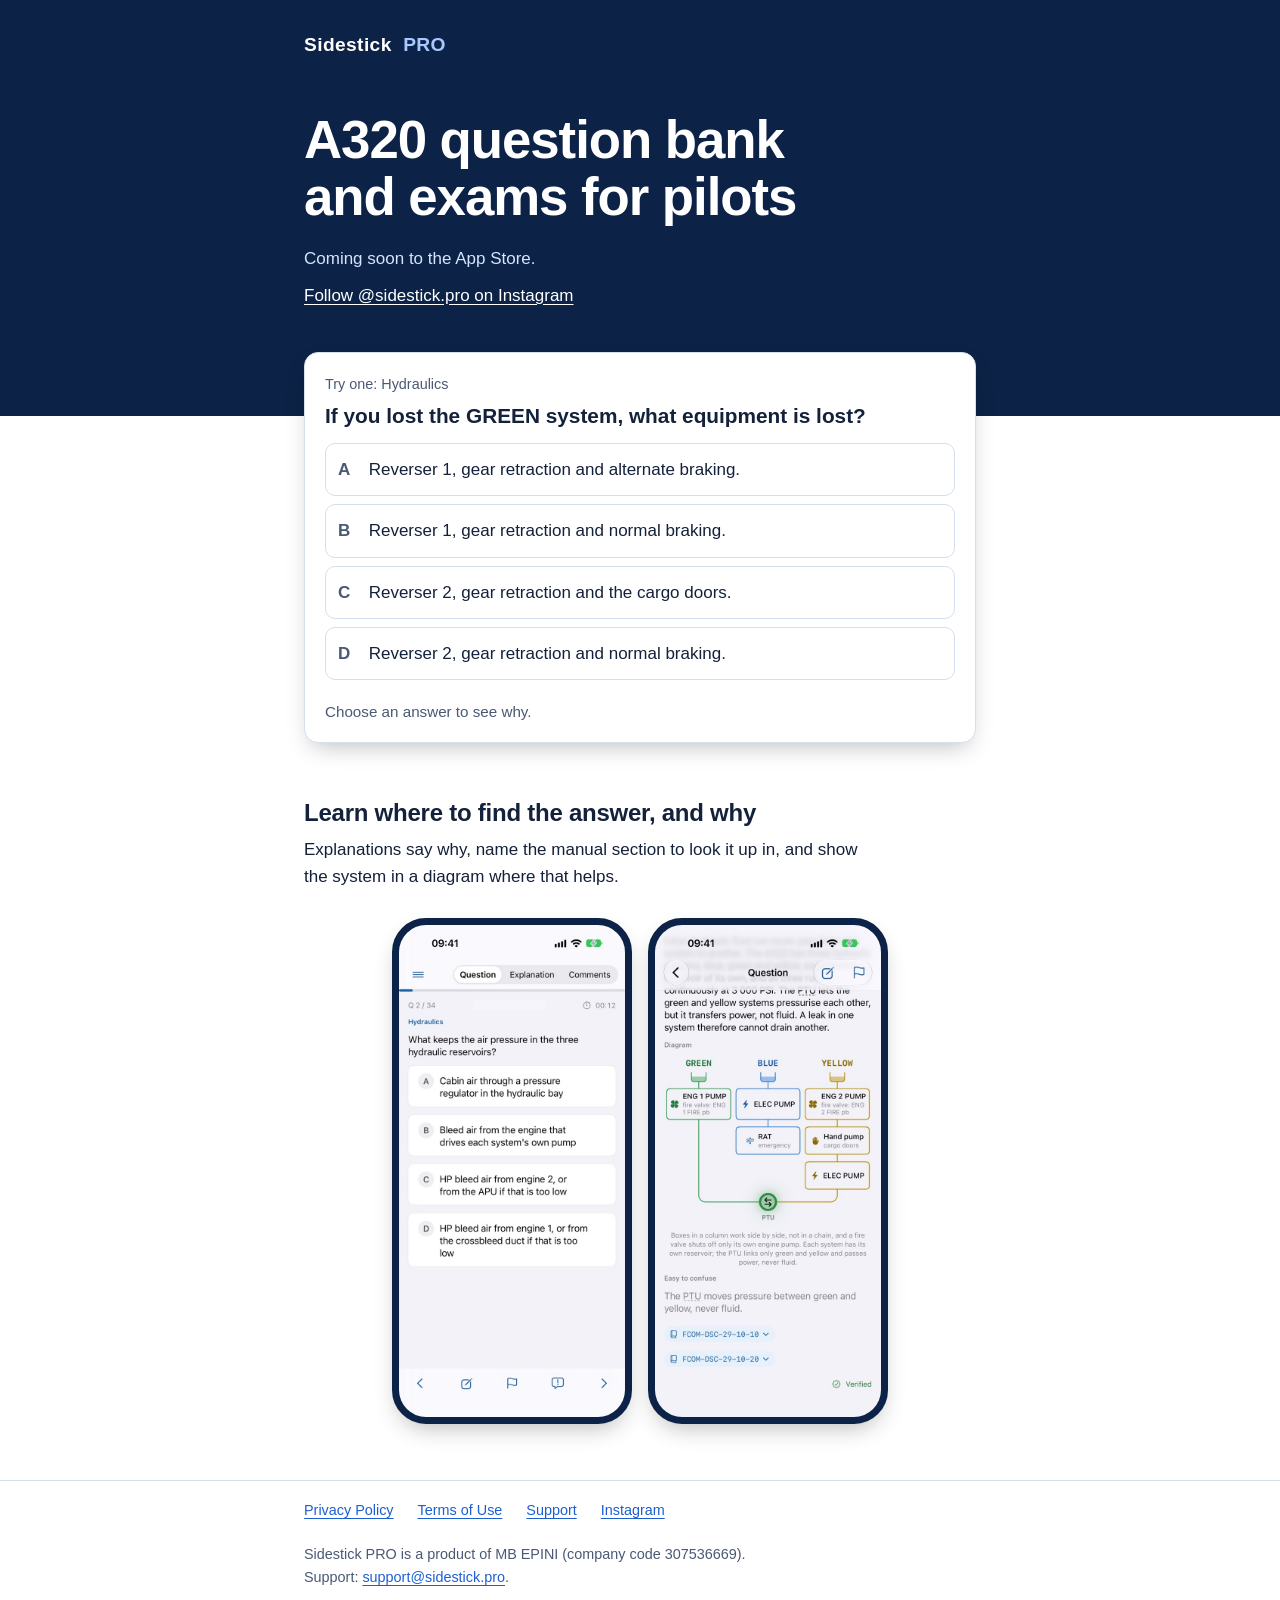
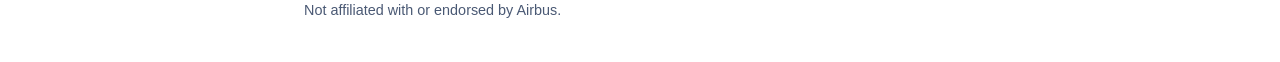
==== index.html @ fbe4fda0 "Publish site from a320-question-bank 44156fe" ====
<!doctype html>
<html lang="en-GB">
<head>
<meta charset="utf-8">
<meta name="viewport" content="width=device-width, initial-scale=1">
<meta name="color-scheme" content="light dark">
<meta name="theme-color" content="#0c2347" media="(prefers-color-scheme: light)">
<meta name="theme-color" content="#16315f" media="(prefers-color-scheme: dark)">
<title>Sidestick PRO – A320 question bank and exams for pilots</title>
<meta name="description" content="Sidestick PRO is an A320 question bank and exams app for pilots: tests, timed exams and explanations that say why.">
<meta property="og:type" content="website">
<meta property="og:site_name" content="Sidestick PRO">
<meta property="og:title" content="Sidestick PRO – A320 question bank and exams for pilots">
<meta property="og:description" content="Sidestick PRO is an A320 question bank and exams app for pilots: tests, timed exams and explanations that say why.">
<meta property="og:image" content="https://sidestick.pro/og.png">
<meta name="twitter:card" content="summary_large_image">
<link rel="icon" href="favicon.svg" type="image/svg+xml">
<link rel="apple-touch-icon" href="apple-touch-icon.png">
<link rel="stylesheet" href="style.css">
</head>
<body>
<header class="hero"><div class="wrap">
<a class="brand" href="./">Sidestick <b>PRO</b></a>
<h1>A320 question bank and exams for pilots</h1>
<p class="soon">Coming soon to the App Store.</p>
<p class="ig"><a href="https://www.instagram.com/sidestick.pro/">Follow @sidestick.pro on Instagram</a></p>
</div></header>
<main class="wrap">
<section class="quiz" aria-labelledby="qstem">
<p class="cap">Try one: Hydraulics</p>
<fieldset class="q">
<legend id="qstem">If you lost the GREEN system, what equipment is lost?</legend>
<div class="opt"><input type="radio" name="a" id="o1"><label for="o1"><span class="l">A</span><span class="t">Reverser 1, gear retraction and alternate braking.</span></label></div>
<div class="opt right"><input type="radio" name="a" id="o2"><label for="o2"><span class="l">B</span><span class="t">Reverser 1, gear retraction and normal braking.</span></label></div>
<div class="opt"><input type="radio" name="a" id="o3"><label for="o3"><span class="l">C</span><span class="t">Reverser 2, gear retraction and the cargo doors.</span></label></div>
<div class="opt"><input type="radio" name="a" id="o4"><label for="o4"><span class="l">D</span><span class="t">Reverser 2, gear retraction and normal braking.</span></label></div>
</fieldset>
<p class="hint">Choose an answer to see why.</p>
<div class="reveal">
<h2 class="sub">Why</h2>
<p>Losing the green system takes away reverser 1, landing gear retraction and normal braking. Braking continues on the yellow system, as alternate braking with anti-skid. Reverser 2 belongs to the yellow side, so it stays available.</p>
<h2 class="sub">Easy to confuse</h2>
<p>Alternate braking uses the yellow system, so it remains after a green loss; normal braking is the one lost.</p>
<p class="ref">FCOM-PRO-ABN-HYD · FCOM-DSC-70-70</p>
</div>
</section>
<section class="method" aria-labelledby="mh">
<h2 id="mh">Learn where to find the answer, and why</h2>
<p>Explanations say why, name the manual section to look it up in, and show the system in a diagram where that helps.</p>
<div class="phones">
<figure><div class="phone"><img src="img/app-question.jpg" width="598" height="1300" alt="The Sidestick PRO question screen: a hydraulics question with four answer options, before it is answered" loading="lazy"></div></figure>
<figure><div class="phone"><img src="img/app-expl.jpg" width="598" height="1300" alt="The explanation screen: a hydraulic system diagram with the PTU highlighted, an easy-to-confuse note and manual references" loading="lazy"></div></figure>
</div>
</section>
</main>
<footer class="foot"><div class="inner">
<nav aria-label="Footer">
<a href="privacy/">Privacy Policy</a>
<a href="terms/">Terms of Use</a>
<a href="support/">Support</a>
<a href="https://www.instagram.com/sidestick.pro/">Instagram</a>
</nav>
<p>Sidestick PRO is a product of MB EPINI (company code 307536669). Support: <a href="mailto:support@sidestick.pro">support@sidestick.pro</a>.</p>
<p>Not affiliated with or endorsed by Airbus.</p>
</div></footer>
</body>
</html>
---- style.css ----
:root{--bg:#fff;--ink:#14213a;--mute:#4a5974;--navy:#0c2347;--blue:#1d5fd0;--line:#d6dfed;--surface:#fff;--ok:#0a5c32;--okbg:#e5f5ec;--bad:#a8201a;--badbg:#fdeceb;--sel:#bcd5ff;--hero-line:#0c2347;--hero:#0c2347}
@media (prefers-color-scheme:dark){:root{--bg:#0b1220;--ink:#e6ecf8;--mute:#a3b3cf;--blue:#8db8ff;--line:#2b3b5a;--surface:#15233d;--ok:#7be0a6;--okbg:#10301f;--bad:#ff9d94;--badbg:#3a1614;--sel:#27437a;--hero:#16315f;--hero-line:#2c4a82}}
*{box-sizing:border-box}
html{-webkit-text-size-adjust:100%;scrollbar-color:var(--blue) var(--bg)}
::selection{background:var(--sel)}
body{margin:0;background:var(--bg);color:var(--ink);font:17px/1.6 -apple-system,BlinkMacSystemFont,"Segoe UI",Roboto,"Helvetica Neue",Arial,sans-serif}
.wrap{max-width:44rem;margin:0 auto;padding:0 16px}
a{color:var(--blue);text-underline-offset:3px}
a:focus-visible,input:focus-visible+label{outline:3px solid var(--blue);outline-offset:3px;border-radius:4px}
.hero a:focus-visible,.bar a:focus-visible{outline-color:#fff}
.brand{font-weight:700;font-size:1.2rem;letter-spacing:.02em;color:#fff;text-decoration:none;display:inline-block;padding:10px 0}
.brand b{margin-left:.3em;color:#a9c8ff}
.hero{background:var(--hero);color:#fff;padding:20px 0 96px;border-bottom:1px solid var(--hero-line)}
.hero h1{font-size:clamp(2rem,7vw,3.3rem);line-height:1.08;margin:40px 0 20px;max-width:16em;letter-spacing:-.02em;text-wrap:balance}
.hero p{margin:0}
.soon{color:#d6e5ff}
.hero .ig a{color:#fff;display:inline-block;padding:10px 0}
.quiz{margin:-64px 0 0;padding:20px 20px 18px;background:var(--surface);border:1px solid var(--line);border-radius:14px;box-shadow:0 10px 24px -8px rgba(0,0,0,.28)}
.cap{margin:0 0 6px;font-size:.9rem;color:var(--mute)}
fieldset{border:0;margin:0;padding:0;min-width:0}
legend{font-size:1.3rem;font-weight:700;line-height:1.3;padding:0;margin:0 0 14px}
.opt{position:relative;margin-bottom:8px}
.opt input{position:absolute;opacity:0;inset:0;margin:0}
.opt label{display:flex;gap:12px;align-items:baseline;padding:12px;border:1px solid var(--line);border-radius:10px;cursor:pointer;min-height:48px}
.opt label:hover{border-color:var(--blue)}
.l{font-weight:700;color:var(--mute);min-width:1.1em}
.t{flex:1}
.q:has(input:checked) label{pointer-events:none}
.opt.right input:checked+label,.q:has(input:checked) .opt.right label{background:var(--okbg);border-color:var(--ok);color:var(--ok);font-weight:600}
.opt:not(.right) input:checked+label{background:var(--badbg);border-color:var(--bad);color:var(--bad);font-weight:600}
.q:has(input:checked) .opt.right label::after{content:"Correct";font-size:.85rem;font-weight:700}
.opt:not(.right) input:checked+label::after{content:"Your answer";font-size:.85rem;font-weight:700}
.hint{margin:12px 0 0;color:var(--mute);font-size:.95rem}
.reveal{display:none;margin-top:14px;padding-top:6px;border-top:1px solid var(--line)}
.reveal .sub{font-size:.95rem;margin:12px 0 2px;color:var(--mute)}
.reveal p{margin:0}
.ref{margin-top:12px!important;font:600 .9rem ui-monospace,Menlo,Consolas,monospace;color:var(--blue)}
.quiz:has(input:checked) .reveal{display:block}
.quiz:has(input:checked) .hint{display:none}
.method{margin:56px 0 0}
.method h2{font-size:1.5rem;line-height:1.2;margin:0 0 8px;letter-spacing:-.01em}
.method>p{margin:0 0 28px;max-width:60ch}
.phones{display:flex;gap:16px;justify-content:center}
.phones figure{margin:0;flex:0 1 240px;min-width:0}
.phone{border:7px solid #0c2347;border-radius:34px;overflow:hidden;background:#0c2347;box-shadow:0 10px 24px -8px rgba(0,0,0,.3)}
@media (prefers-color-scheme:dark){.phone{border-color:#2b3b5a;background:#2b3b5a}}
.phone img{display:block;width:100%;height:auto}
.bar{background:var(--hero);padding:6px 0;border-bottom:1px solid var(--hero-line)}
.doc{padding-top:32px;padding-bottom:24px}
.doc h1{font-size:2rem;line-height:1.15;margin:0 0 4px;letter-spacing:-.01em}
.doc h2{font-size:1.2rem;margin:2em 0 .4em;padding-top:.8em;border-top:1px solid var(--line)}
.doc p,.doc li{max-width:68ch}
.lead2{font-size:1.15rem}
.meta{color:var(--mute);margin-top:0}
.doc ul{padding-left:1.2em}
.foot{margin-top:56px;border-top:1px solid var(--line);color:var(--mute);font-size:.9rem}
.foot .inner{max-width:44rem;margin:0 auto;padding:8px 16px 40px}
.foot nav{display:flex;flex-wrap:wrap;gap:0 8px;margin-left:-8px}
.foot nav a{display:inline-flex;align-items:center;min-height:44px;padding:0 8px}
.foot p{margin:10px 0 0;max-width:60ch}
@media (max-width:420px){.hero{padding-bottom:88px}.hero h1{margin-top:28px}}
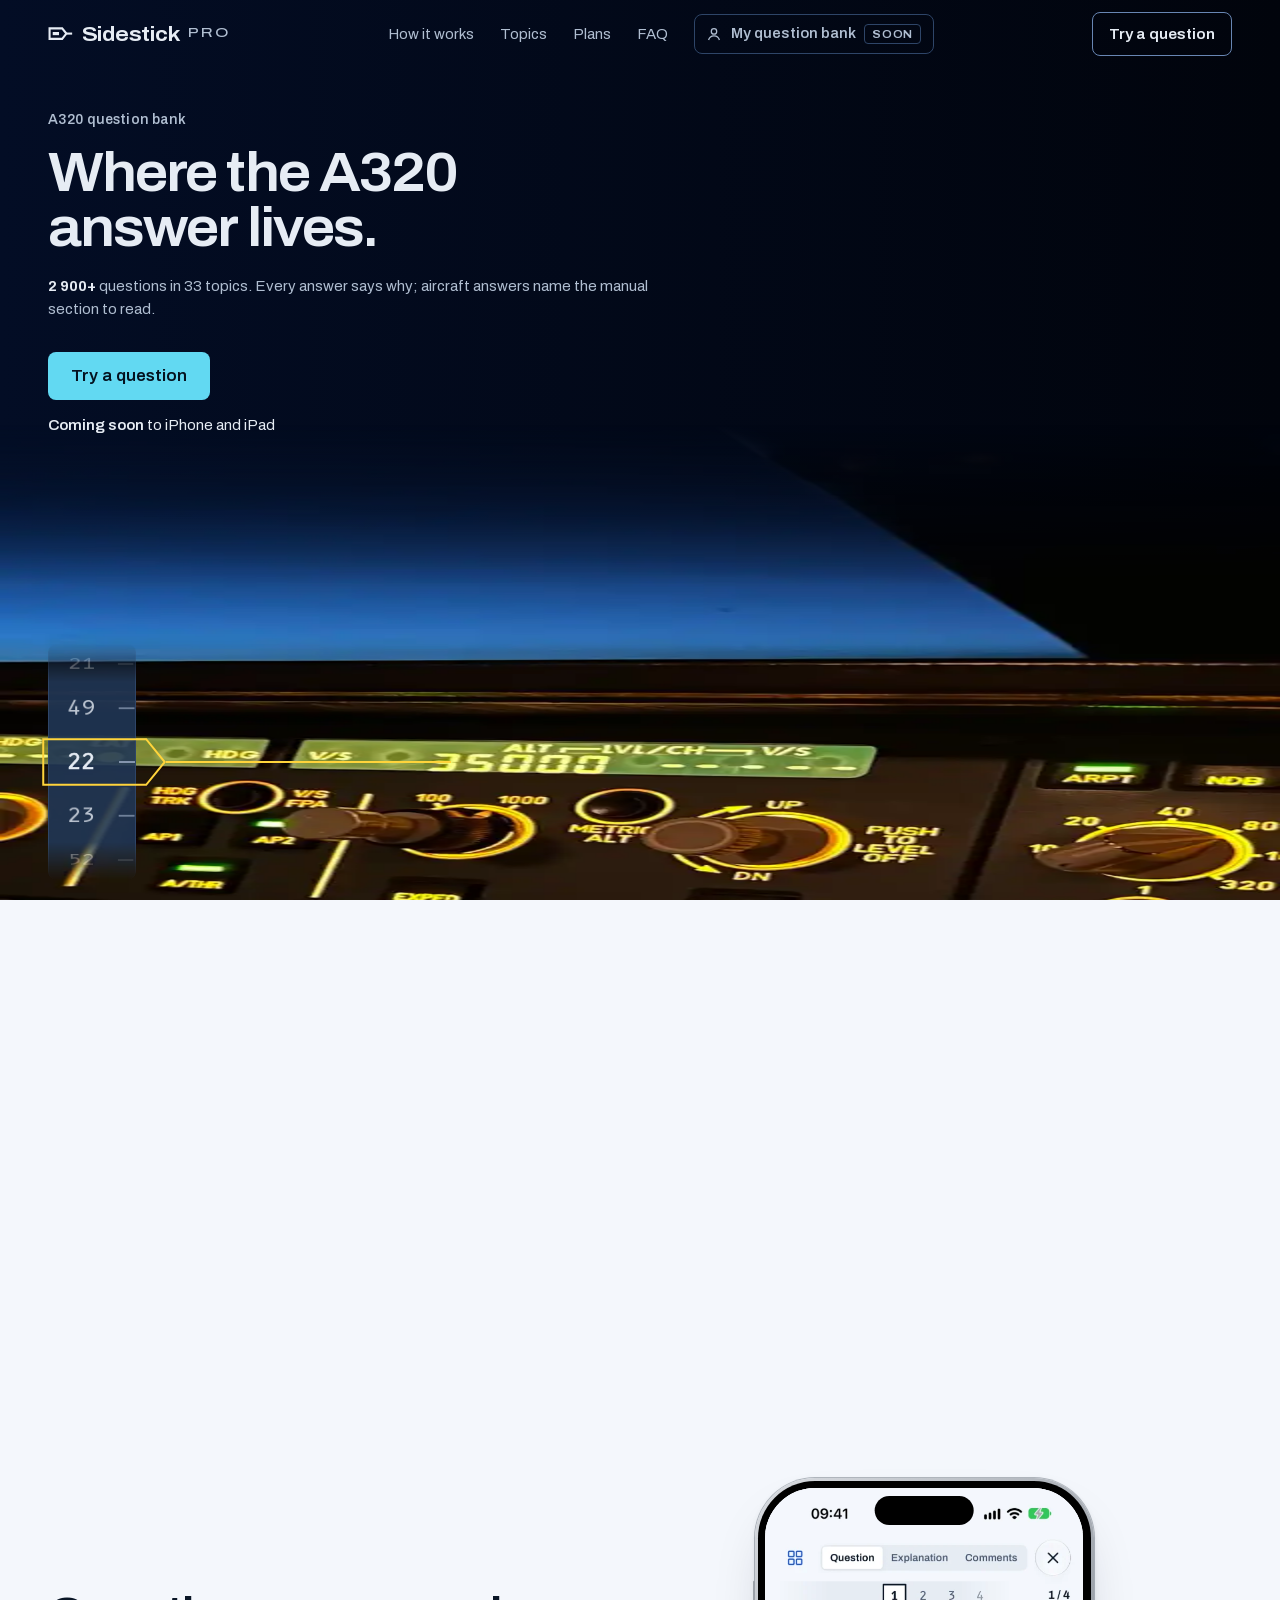
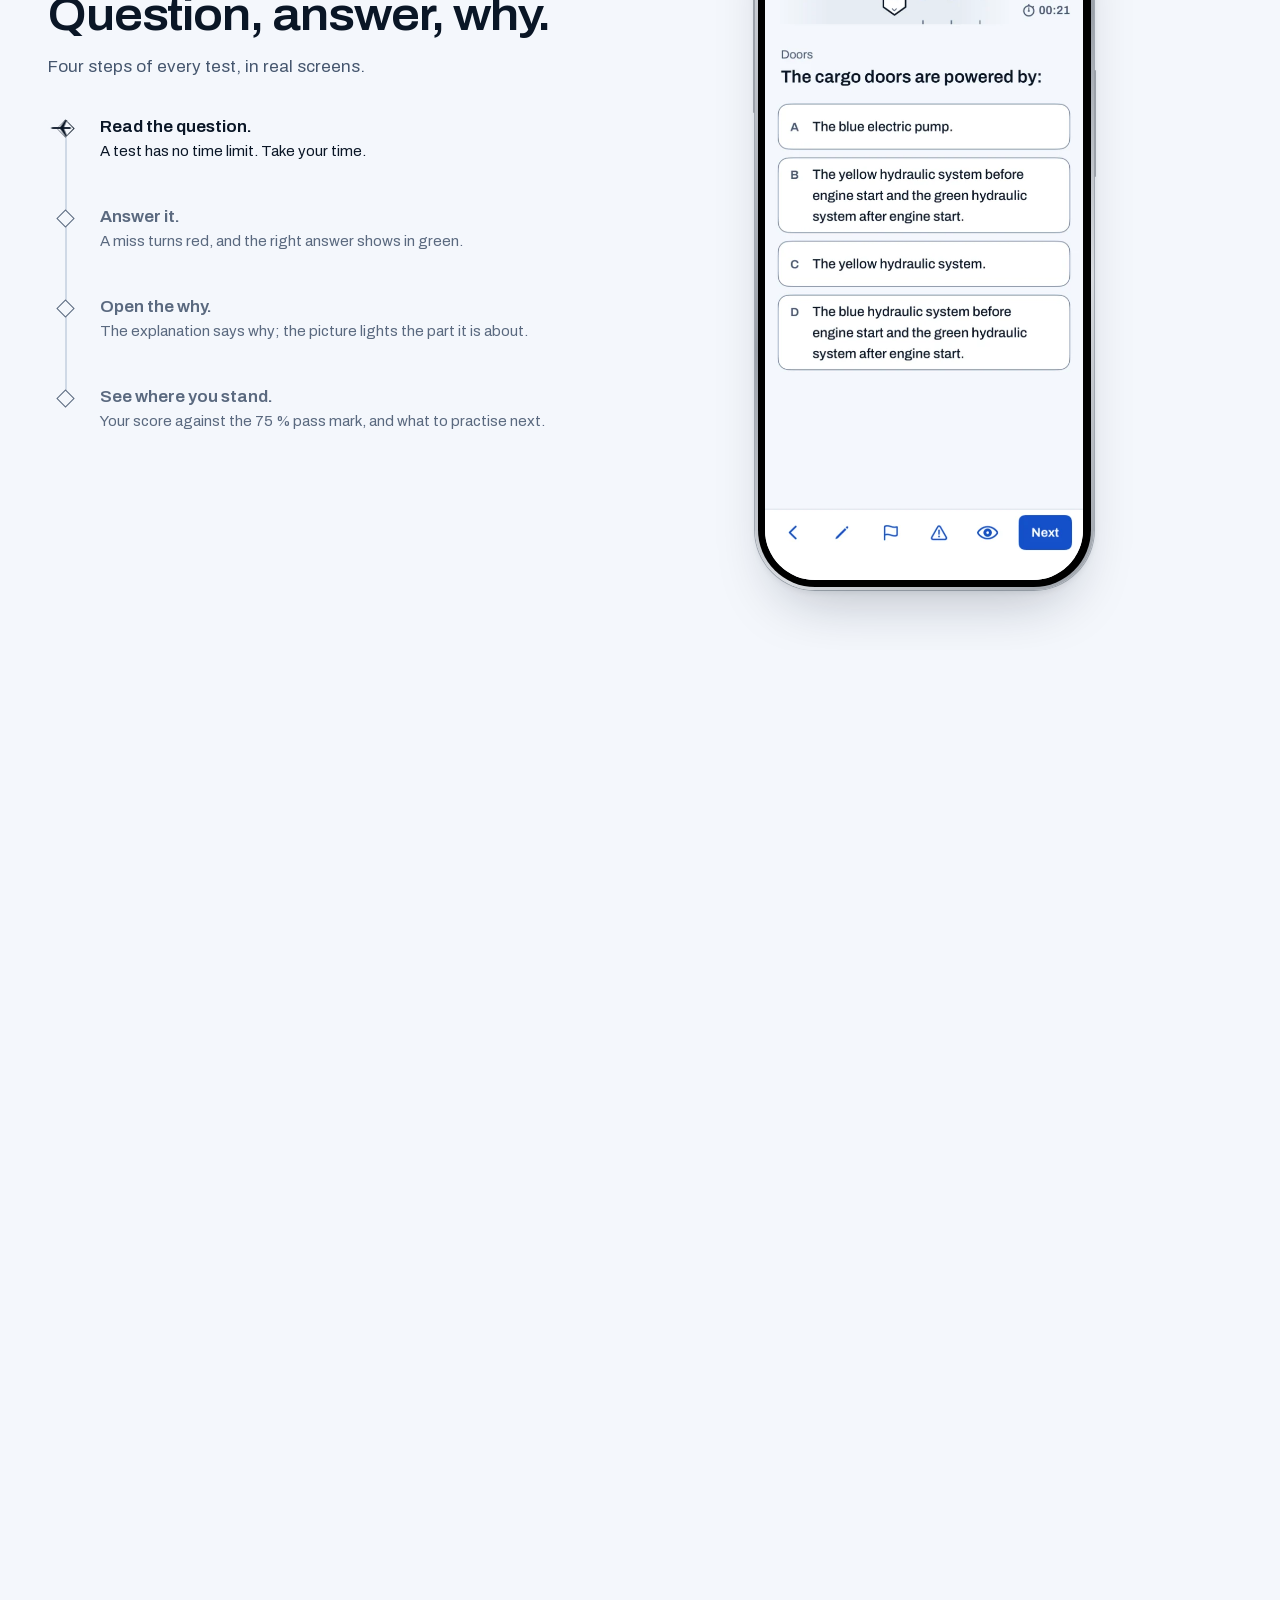
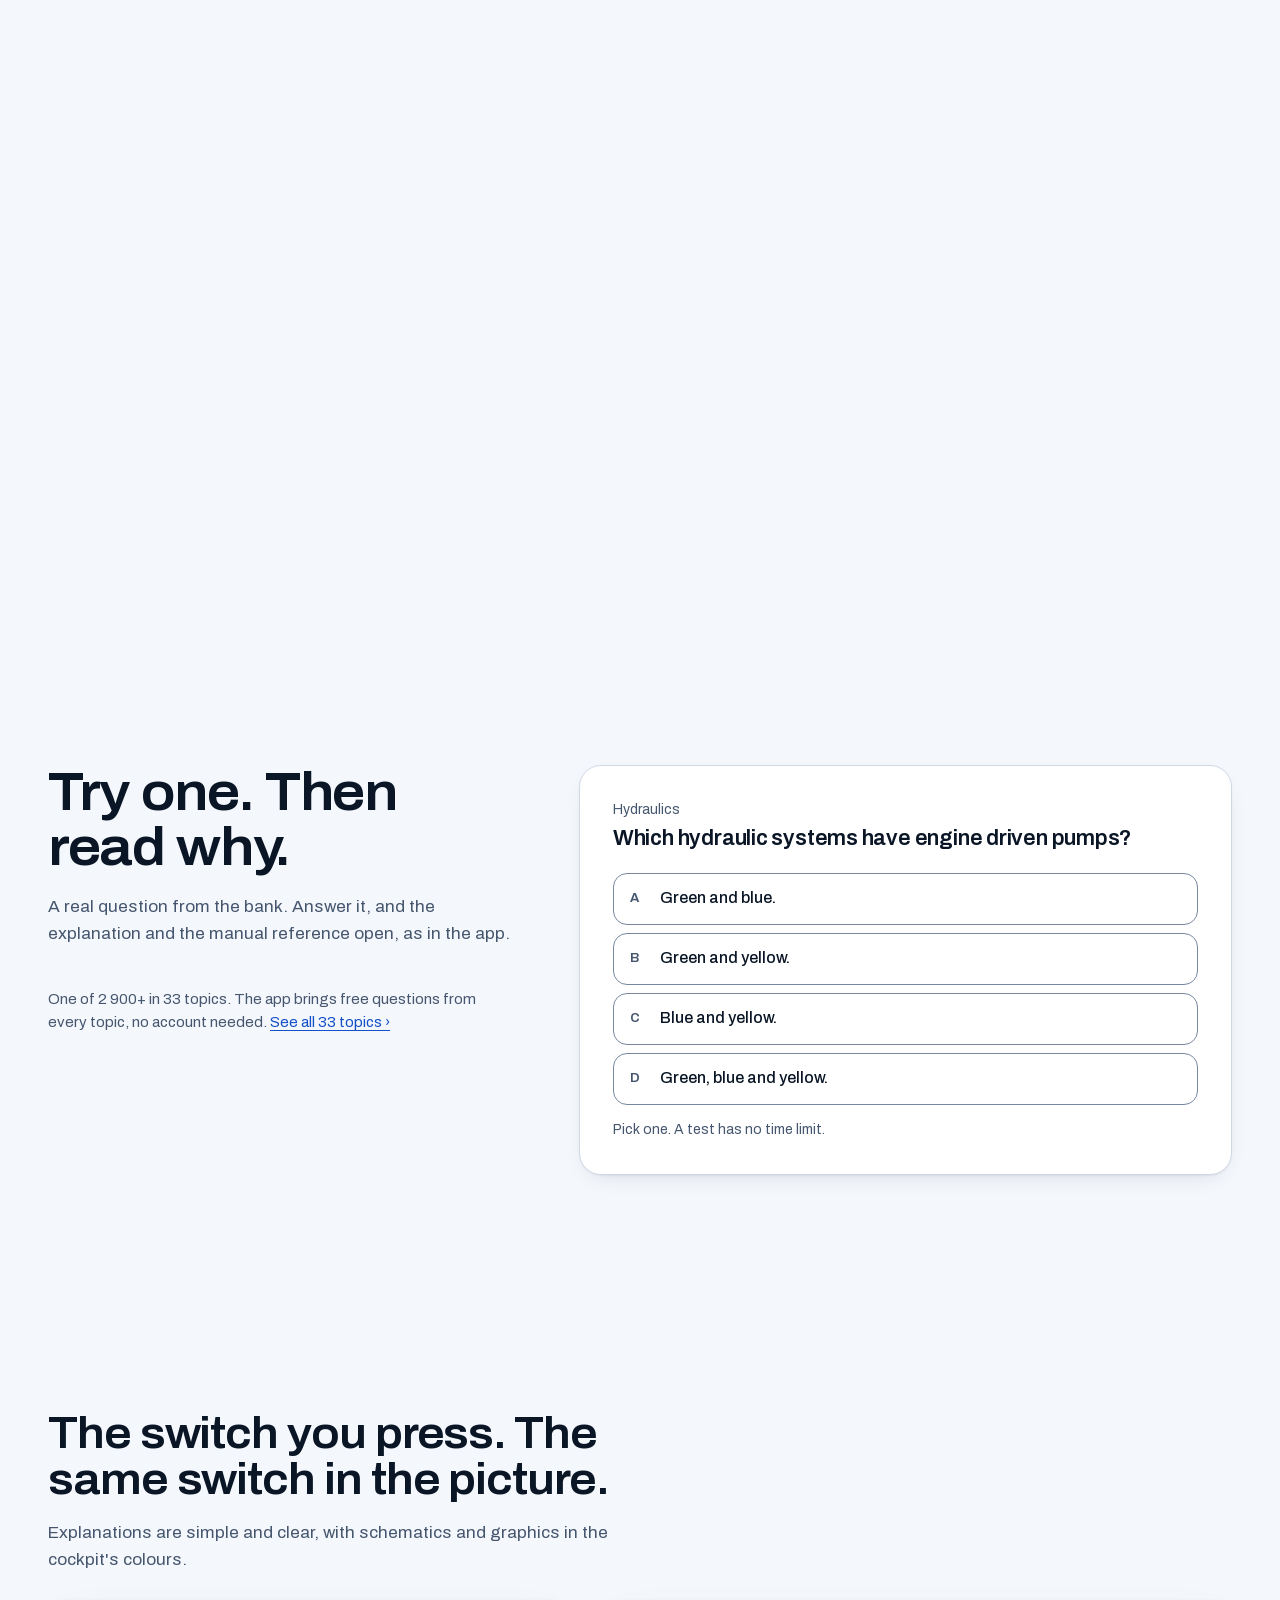
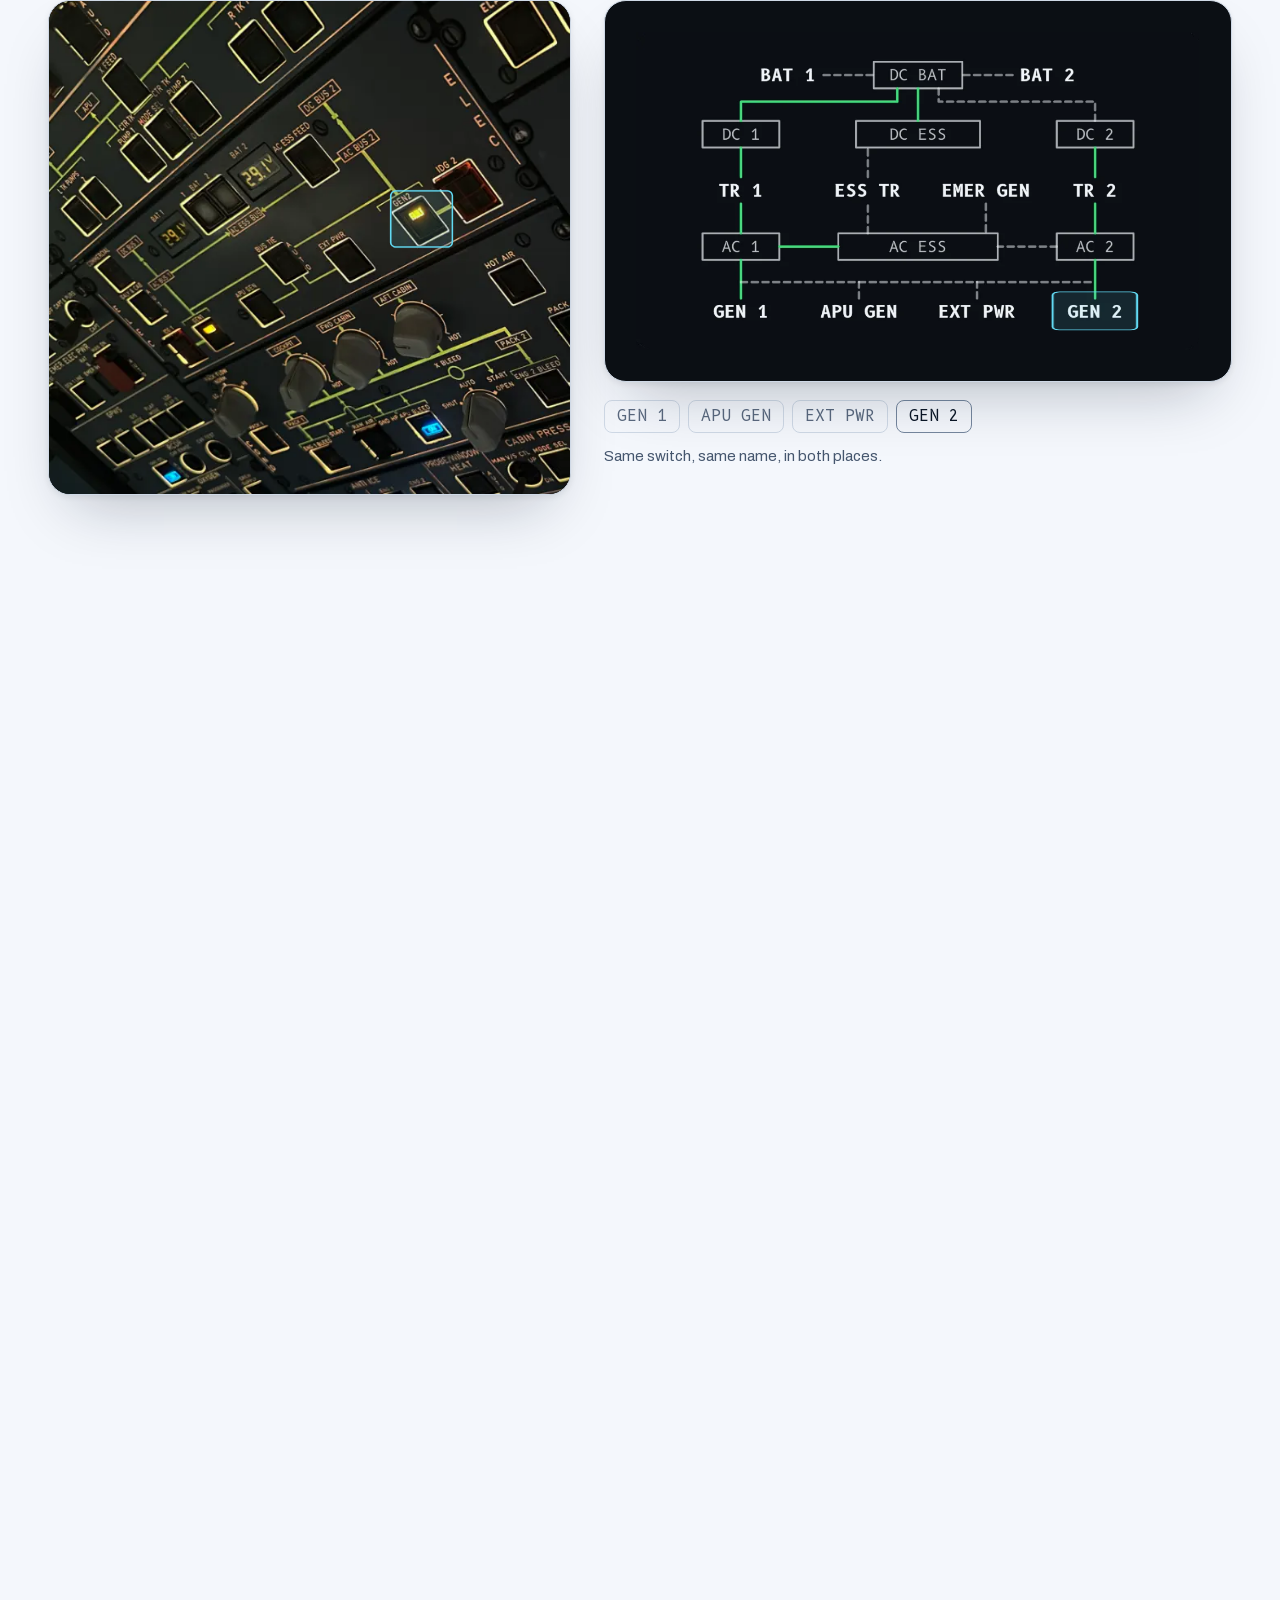
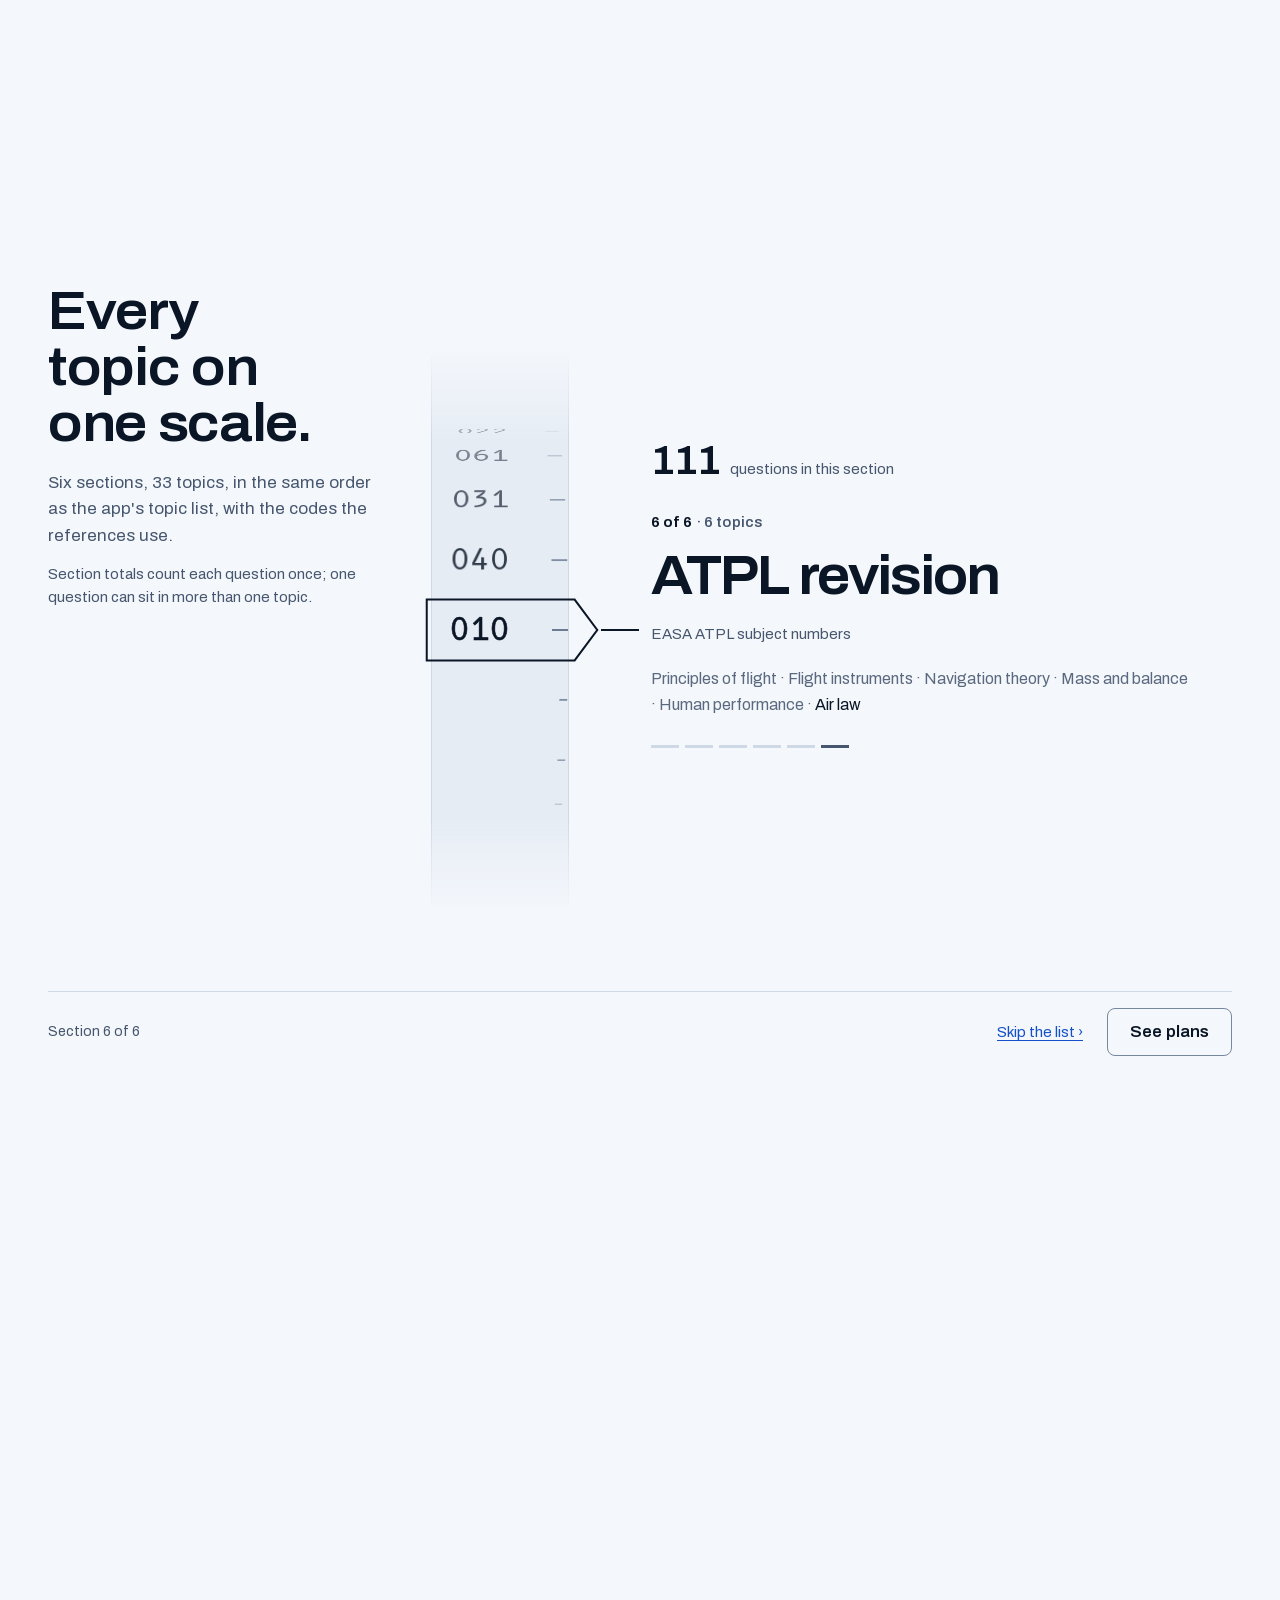
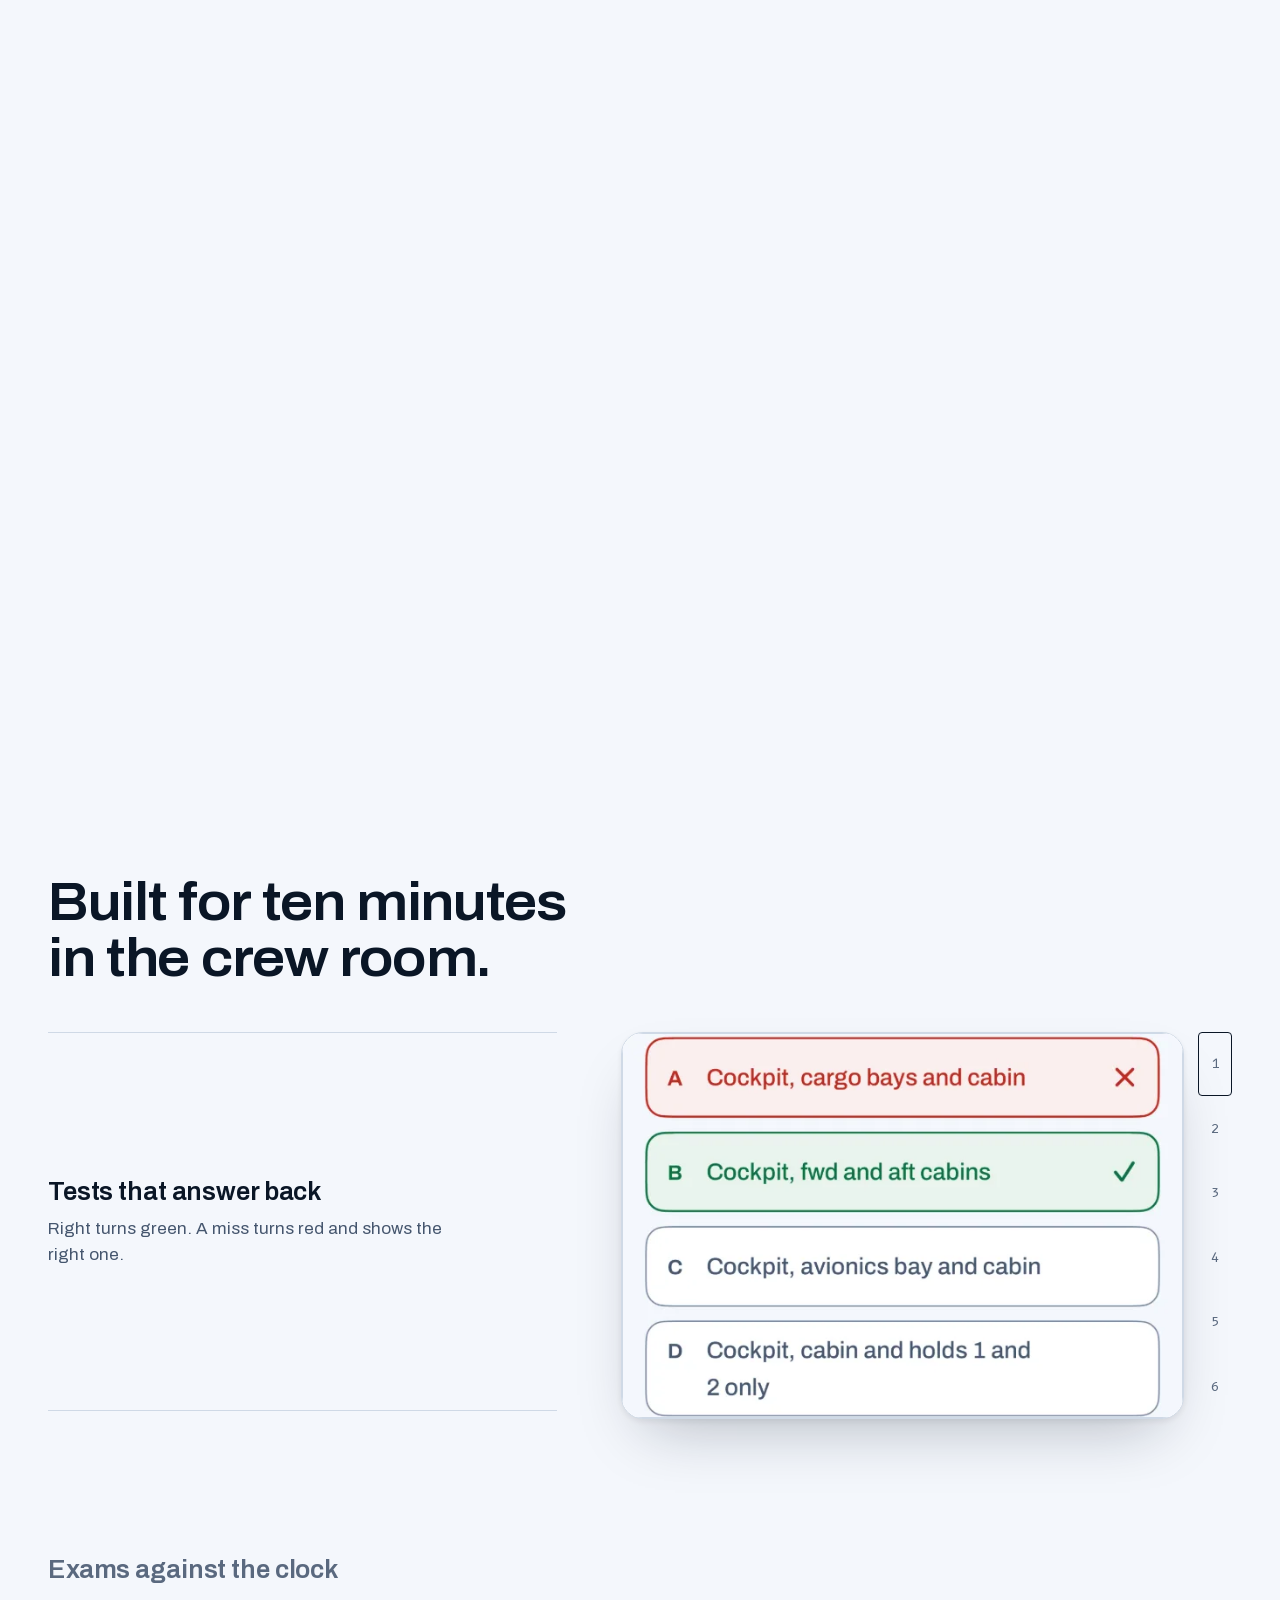
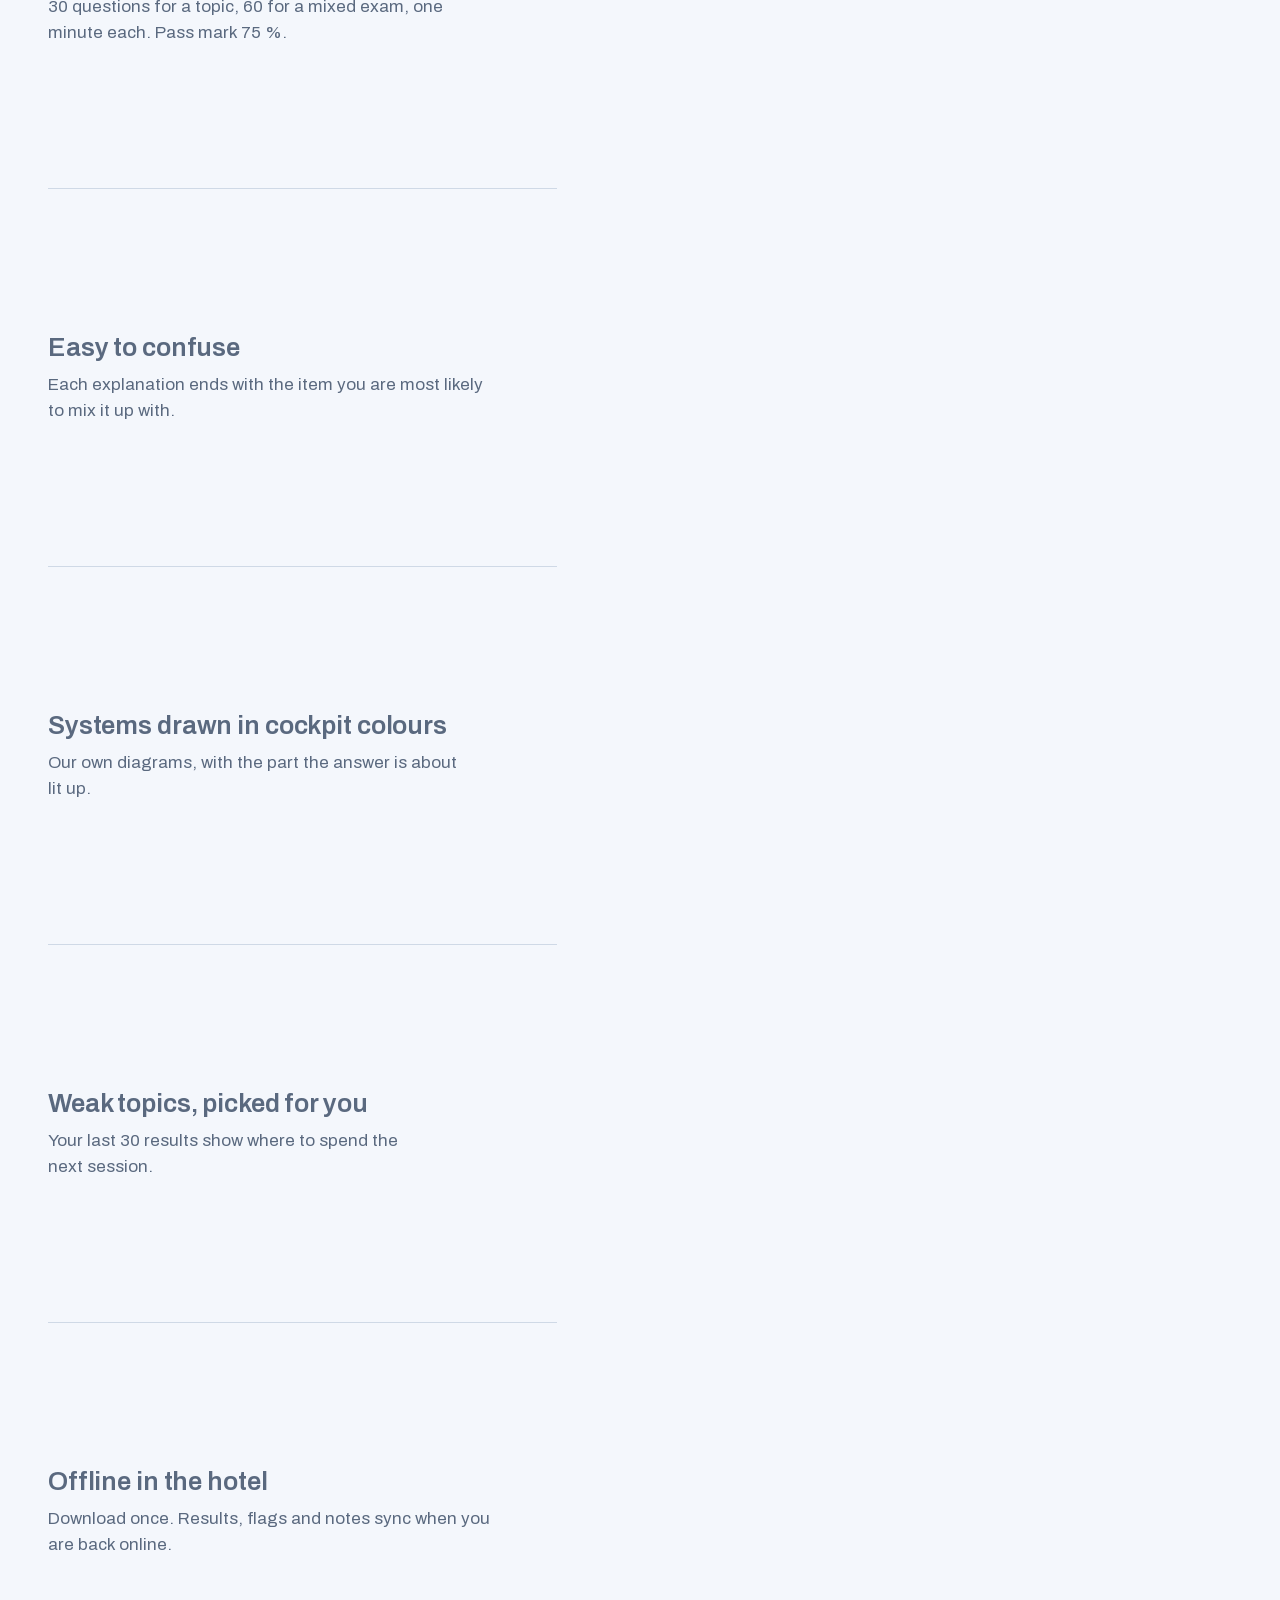
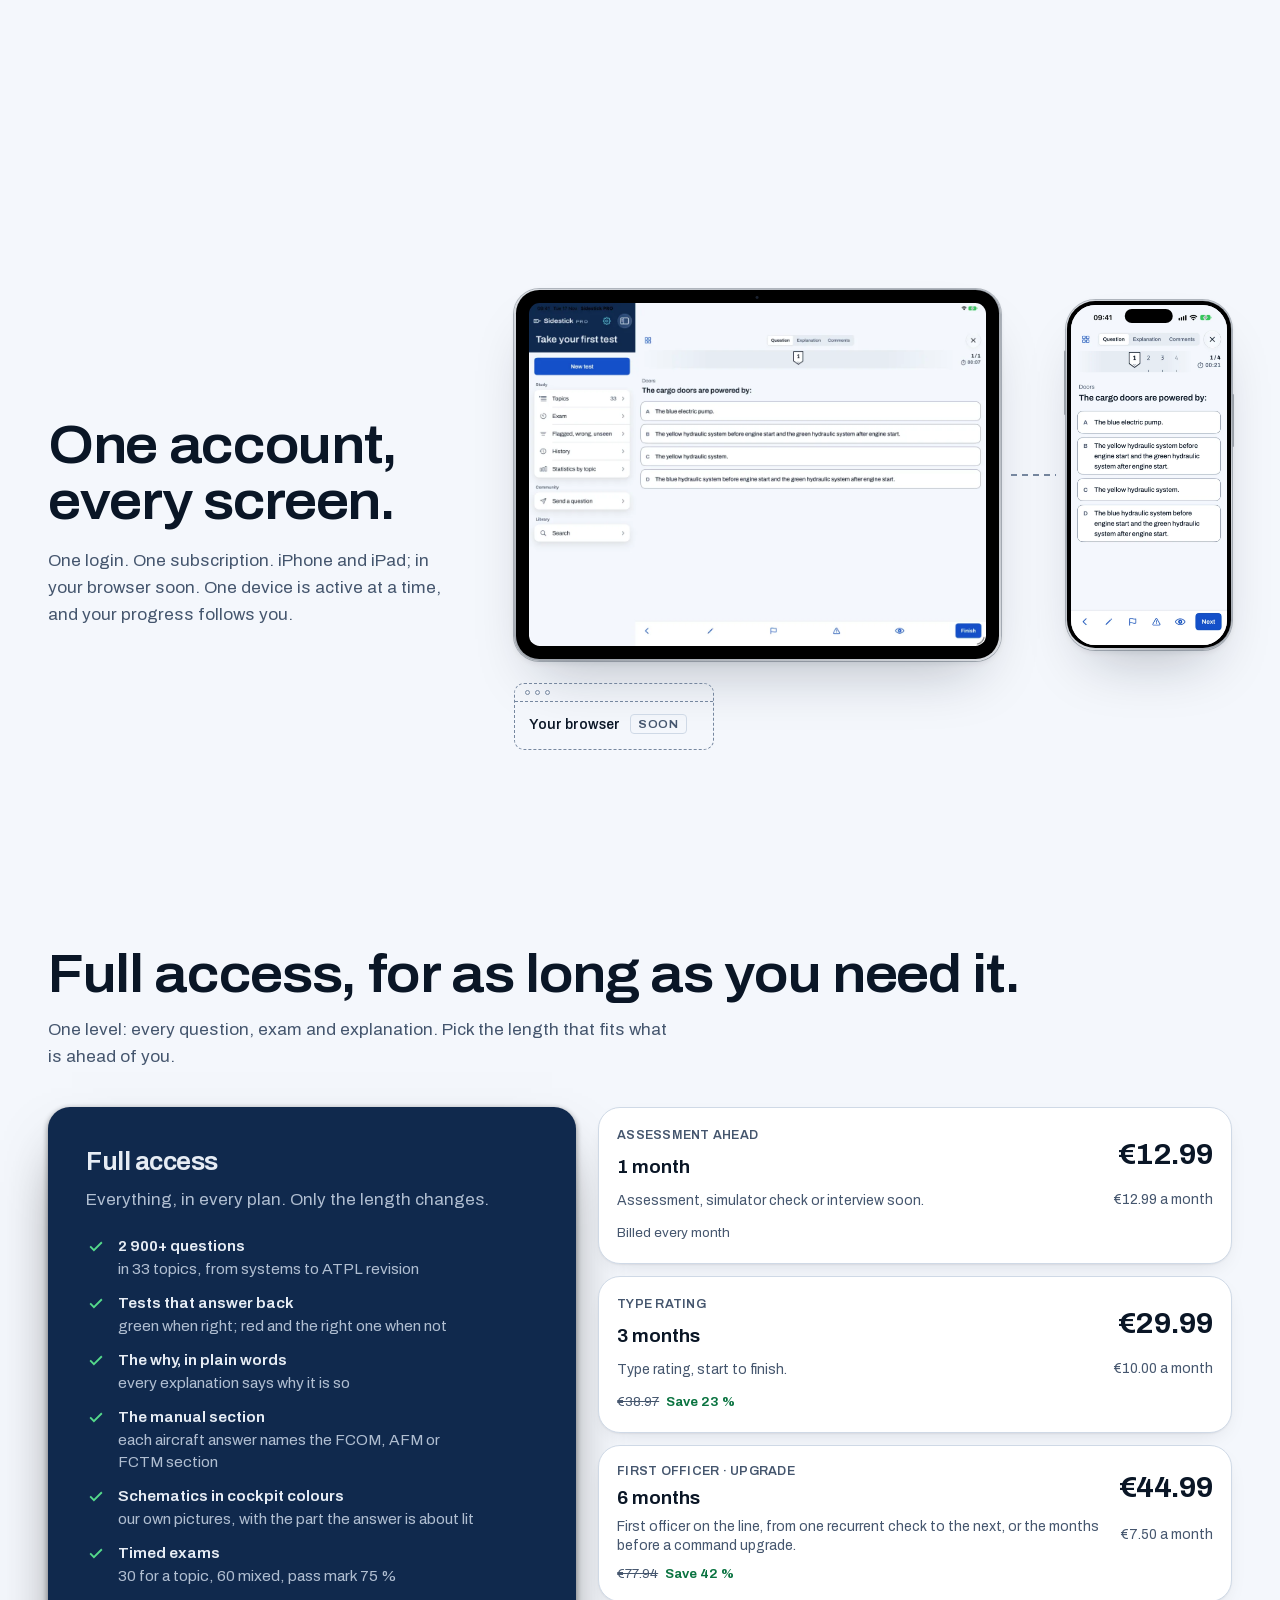
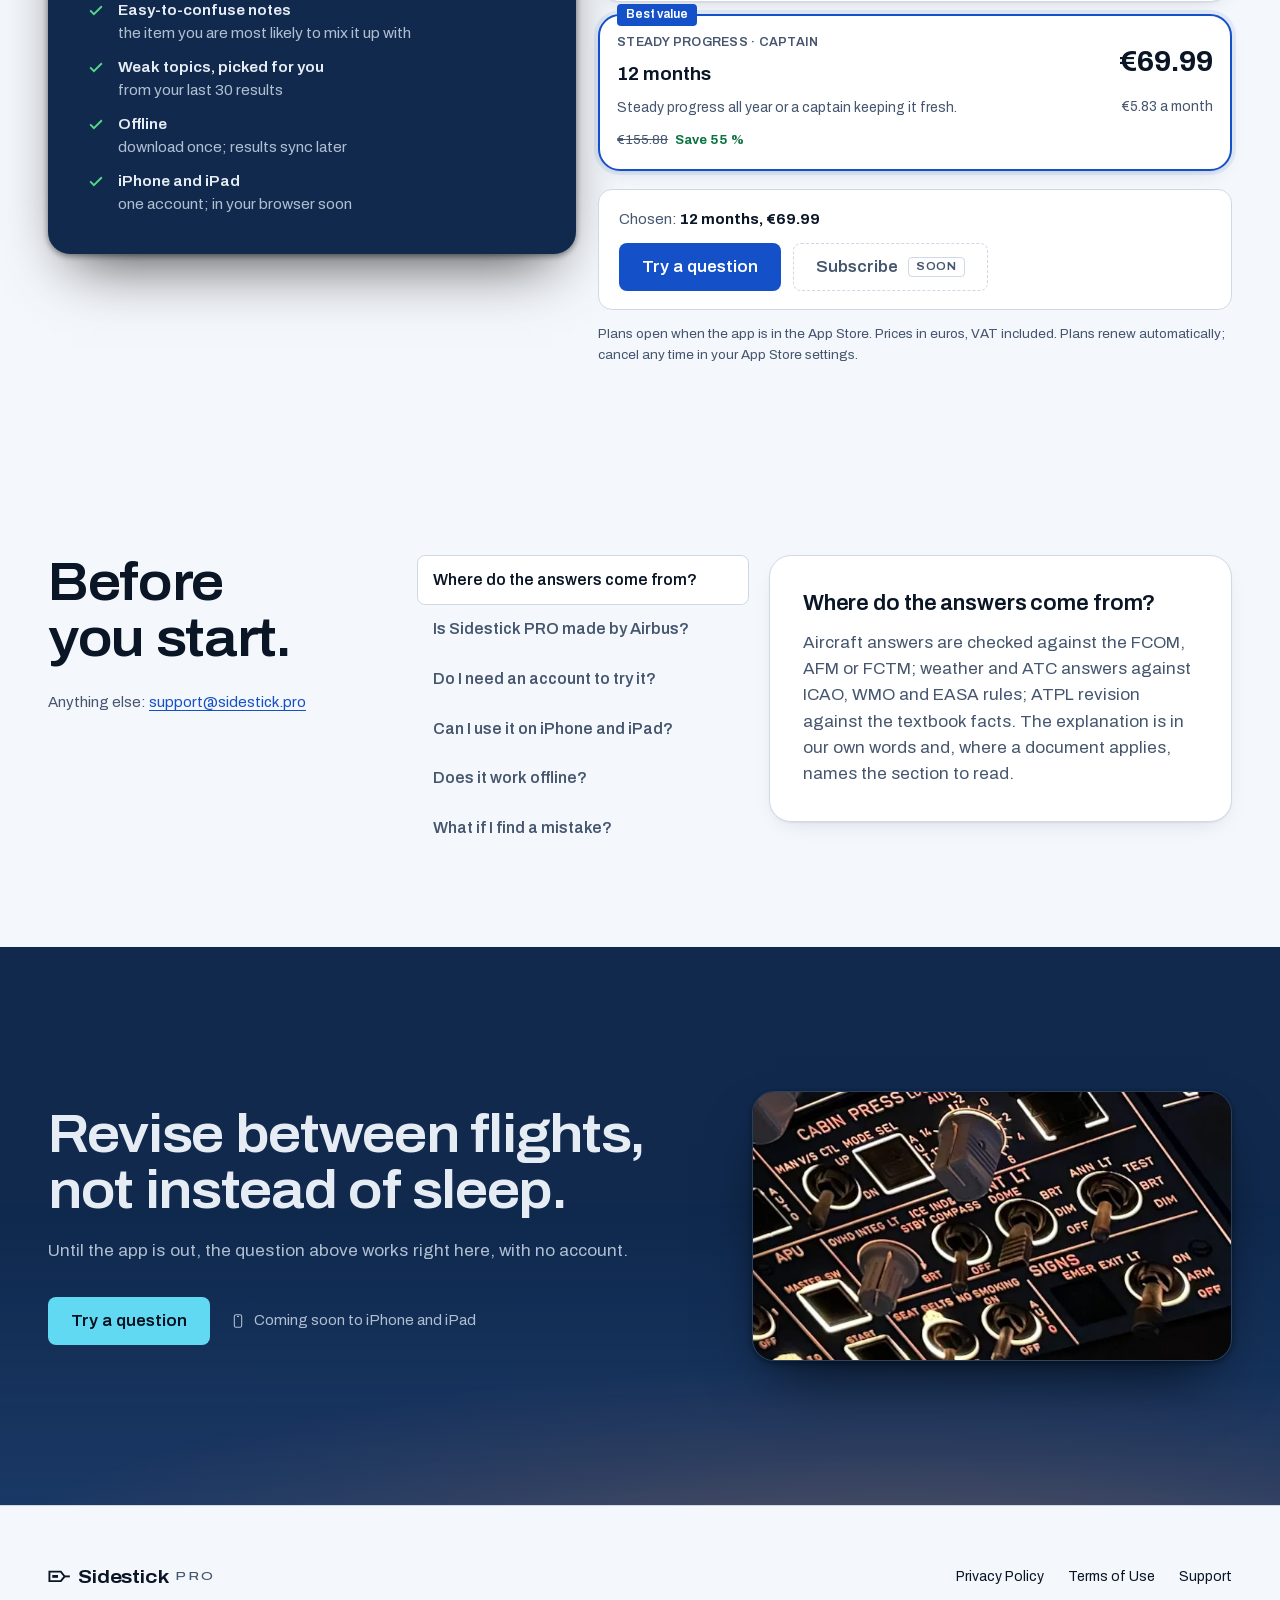
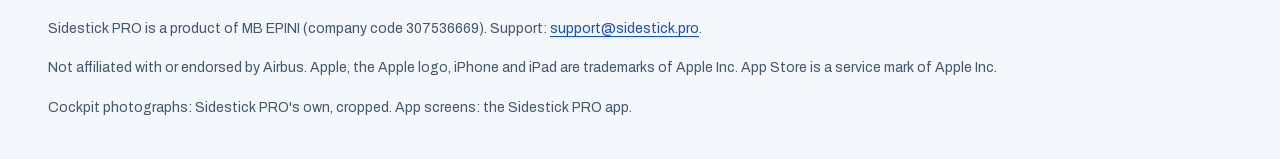
==== commit 3a8b8cbe: "Publish site from a320-question-bank e3c29227" ====
--- a/index.html
+++ b/index.html
@@ -1,67 +1,320 @@
 <!doctype html>
-<html lang="en-GB">
+<html lang="en-GB" data-launch="soon" data-type="software">
 <head>
 <meta charset="utf-8">
-<meta name="viewport" content="width=device-width, initial-scale=1">
-<meta name="color-scheme" content="light dark">
-<meta name="theme-color" content="#0c2347" media="(prefers-color-scheme: light)">
-<meta name="theme-color" content="#16315f" media="(prefers-color-scheme: dark)">
-<title>Sidestick PRO – A320 question bank and exams for pilots</title>
-<meta name="description" content="Sidestick PRO is an A320 question bank and exams app for pilots: tests, timed exams and explanations that say why.">
+<meta name="viewport" content="width=device-width, initial-scale=1, viewport-fit=cover">
+<title>Sidestick PRO – A320 question bank and exams</title>
+<meta name="description" content="Tests and timed exams for A320 pilots on iPhone and iPad. Every answer explains why; aircraft answers name the manual section to read. 2 900+ questions in 33 topics.">
+<meta name="theme-color" content="#030d25">
+<meta property="og:title" content="Sidestick PRO – A320 question bank and exams">
+<meta property="og:description" content="Every answer explains why; aircraft answers name the manual section to read.">
 <meta property="og:type" content="website">
 <meta property="og:site_name" content="Sidestick PRO">
-<meta property="og:title" content="Sidestick PRO – A320 question bank and exams for pilots">
-<meta property="og:description" content="Sidestick PRO is an A320 question bank and exams app for pilots: tests, timed exams and explanations that say why.">
-<meta property="og:image" content="https://sidestick.pro/og.png">
+<meta property="og:image" content="https://sidestick.pro/og.jpg">
+<meta property="og:image:width" content="1200">
+<meta property="og:image:height" content="630">
+<meta property="og:image:alt" content="Sidestick PRO: A320 question bank and exams, over a cockpit glareshield at dusk">
 <meta name="twitter:card" content="summary_large_image">
-<link rel="icon" href="favicon.svg" type="image/svg+xml">
-<link rel="apple-touch-icon" href="apple-touch-icon.png">
-<link rel="stylesheet" href="style.css">
+<link rel="icon" href="assets/mark.svg" type="image/svg+xml">
+<link rel="apple-touch-icon" href="/apple-touch-icon.png">
+<link rel="preload" href="assets/fonts/Archivo-latin.woff2" as="font" type="font/woff2" crossorigin>
+<link rel="preload" as="image" type="image/webp" media="(max-width: 700px)" imagesrcset="assets/img/fcu-dusk-phone-640.webp 640w, assets/img/fcu-dusk-phone-800.webp 800w" imagesizes="100vw" fetchpriority="high">
+<link rel="preload" as="image" type="image/webp" media="(min-width: 701px)" imagesrcset="assets/img/fcu-dusk-640.webp 640w, assets/img/fcu-dusk-1080.webp 1080w, assets/img/fcu-dusk-1600.webp 1600w" imagesizes="100vw" fetchpriority="high">
+<link rel="stylesheet" href="assets/brand.css">
+<link rel="stylesheet" href="assets/home.css">
+<script>document.documentElement.classList.add('js'); if (matchMedia('(prefers-reduced-motion: reduce)').matches) document.documentElement.classList.add('no-motion');</script>
+<script src="assets/home.js" defer></script>
 </head>
 <body>
-<header class="hero"><div class="wrap">
-<a class="brand" href="./">Sidestick <b>PRO</b></a>
-<h1>A320 question bank and exams for pilots</h1>
-<p class="soon">Coming soon to the App Store.</p>
-<p class="ig"><a href="https://www.instagram.com/sidestick.pro/">Follow @sidestick.pro on Instagram</a></p>
-</div></header>
-<main class="wrap">
-<section class="quiz" aria-labelledby="qstem">
-<p class="cap">Try one: Hydraulics</p>
-<fieldset class="q">
-<legend id="qstem">If you lost the GREEN system, what equipment is lost?</legend>
-<div class="opt"><input type="radio" name="a" id="o1"><label for="o1"><span class="l">A</span><span class="t">Reverser 1, gear retraction and alternate braking.</span></label></div>
-<div class="opt right"><input type="radio" name="a" id="o2"><label for="o2"><span class="l">B</span><span class="t">Reverser 1, gear retraction and normal braking.</span></label></div>
-<div class="opt"><input type="radio" name="a" id="o3"><label for="o3"><span class="l">C</span><span class="t">Reverser 2, gear retraction and the cargo doors.</span></label></div>
-<div class="opt"><input type="radio" name="a" id="o4"><label for="o4"><span class="l">D</span><span class="t">Reverser 2, gear retraction and normal braking.</span></label></div>
-</fieldset>
-<p class="hint">Choose an answer to see why.</p>
-<div class="reveal">
-<h2 class="sub">Why</h2>
-<p>Losing the green system takes away reverser 1, landing gear retraction and normal braking. Braking continues on the yellow system, as alternate braking with anti-skid. Reverser 2 belongs to the yellow side, so it stays available.</p>
-<h2 class="sub">Easy to confuse</h2>
-<p>Alternate braking uses the yellow system, so it remains after a green loss; normal braking is the one lost.</p>
-<p class="ref">FCOM-PRO-ABN-HYD · FCOM-DSC-70-70</p>
-</div>
-</section>
-<section class="method" aria-labelledby="mh">
-<h2 id="mh">Learn where to find the answer, and why</h2>
-<p>Explanations say why, name the manual section to look it up in, and show the system in a diagram where that helps.</p>
-<div class="phones">
-<figure><div class="phone"><img src="img/app-question.jpg" width="598" height="1300" alt="The Sidestick PRO question screen: a hydraulics question with four answer options, before it is answered" loading="lazy"></div></figure>
-<figure><div class="phone"><img src="img/app-expl.jpg" width="598" height="1300" alt="The explanation screen: a hydraulic system diagram with the PTU highlighted, an easy-to-confuse note and manual references" loading="lazy"></div></figure>
+<!-- Built by site-src/build.mjs; edit the template in site-src/, not this file. -->
+<a class="skip" href="#main">Skip to content</a>
+<header class="nav navy" id="nav">
+<div class="wrap bar">
+<a class="wordmark" href="#top" aria-label="Sidestick PRO, home"><svg class="mk" viewBox="0 0 48 48" aria-hidden="true"><g fill="none" stroke="currentColor" stroke-width="4"><path d="M3 14h24l8 10-8 10H3z"/><path d="M35 24h11"/></g><path fill="currentColor" d="M9 21h12v6H9z"/></svg><span class="word">Sidestick</span><span class="pro">PRO</span></a>
+<nav aria-label="Main"><ul id="menu">
+<li><a href="#how">How it works</a></li>
+<li><a href="#topics">Topics</a></li>
+<li><a href="#plans">Plans</a></li>
+<li><a href="#faq">FAQ</a></li>
+<li class="qb-li"><span class="qb" aria-disabled="true"><svg viewBox="0 0 24 24" fill="none" stroke="currentColor" stroke-width="1.7" aria-hidden="true"><circle cx="12" cy="8.5" r="3.6"/><path d="M4.8 20c.9-3.6 3.7-5.6 7.2-5.6s6.3 2 7.2 5.6"/></svg>My question bank <span class="soon">Soon</span></span></li>
+<li class="menu-note">In your browser soon. Coming soon to iPhone and iPad.</li>
+</ul></nav>
+<div class="end">
+<a class="btn btn-quiet try-btn" href="#try">Try a question</a>
+<button class="btn btn-quiet menu-btn" type="button" aria-expanded="false" aria-controls="menu" aria-label="Menu"><svg viewBox="0 0 24 24" fill="none" stroke="currentColor" stroke-width="2" aria-hidden="true"><path class="i-open" d="M4 6.5h16M4 12h16M4 17.5h16"/><path class="i-close" d="M6 6l12 12M18 6 6 18"/></svg></button>
+</div>
+</div>
+</header>
+<main id="main" tabindex="-1">
+<div class="descent">
+<section class="hero navy" id="top" data-enter>
+<div class="wrap text">
+<p class="eyebrow enter" style="--d:60ms">A320 question bank</p>
+<h1 class="enter" style="--d:110ms">Where the A320 answer lives.</h1>
+<p class="fact enter" style="--d:150ms"><b>2&nbsp;900+</b> questions in 33 topics. Every answer says why; aircraft answers name the manual section to read.</p>
+<div class="actions enter" style="--d:180ms">
+<a class="btn btn-primary" href="#try">Try a question</a>
+</div>
+<p class="cta-note enter" style="--d:210ms"><b>Coming soon</b> to iPhone and iPad</p>
+</div>
+<div class="spacer"></div>
+<picture class="hero-photo">
+<source media="(max-width: 700px)" type="image/webp" srcset="assets/img/fcu-dusk-phone-640.webp 640w, assets/img/fcu-dusk-phone-800.webp 800w" sizes="100vw">
+<source type="image/webp" srcset="assets/img/fcu-dusk-640.webp 640w, assets/img/fcu-dusk-1080.webp 1080w, assets/img/fcu-dusk-1600.webp 1600w, assets/img/fcu-dusk-2400.webp 2400w" sizes="100vw">
+<img src="assets/img/fcu-dusk-1080.jpg" width="1080" height="400" alt="The A320 glareshield at dusk in cruise: the FCU with its altitude window lit, under a deep blue sky" fetchpriority="high">
+</picture>
+<div class="hero-tape" id="hero-tape" aria-hidden="true"><div class="strip"><ol class="drum"><li style="--o:-2;opacity:.55">21</li><li style="--o:-1;opacity:.75">49</li><li class="on" style="--o:0">22</li><li style="--o:1;opacity:.75">23</li><li style="--o:2;opacity:.55">52</li></ol></div><div class="window"><svg viewBox="0 0 100 40" preserveAspectRatio="none"><path d="M1 1H84L99 20L84 39H1Z"/></svg></div><span class="line"></span></div>
+</section>
+</div>
+<section class="reveal" data-theme="light" id="how" aria-labelledby="how-h">
+<div class="pin">
+<div class="stage">
+<div class="wrap">
+<div class="copy">
+<h2 id="how-h">Question, answer, why.</h2>
+<p class="lead">Four steps of every test, in real screens.</p>
+<ol class="steps-sr vh"><li>Read the question. A test has no time limit. Take your time. Screen: A question in a test, before it is answered.</li><li>Answer it. A miss turns red, and the right answer shows in green. Screen: The same question answered: the chosen option red with a cross, the right one green with a tick.</li><li>Open the why. The explanation says why; the picture lights the part it is about. Screen: The explanation: the answer, a short explanation and the hydraulic picture with the cargo doors lit.</li><li>See where you stand. Your score against the 75 % pass mark, and what to practise next. Screen: The result: 75 %, passed, with the missed questions to practise next.</li></ol>
+<div class="fpl" aria-hidden="true"><span class="track"></span><span class="flown"></span><span class="ac"><svg viewBox="0 0 24 24" fill="currentColor" aria-hidden="true"><path d="M12 1.5c-.5 0-.9.4-.9.9v6.1L4 5.4v1.9l7.1 5v6.4c0 1.6.4 2.8.9 2.8s.9-1.2.9-2.8v-6.4l7.1-5V5.4l-7.1 3.1V2.4c0-.5-.4-.9-.9-.9z"/></svg></span><ol class="wps">
+<li class="wp"><b>Read the question.</b><span>A test has no time limit. Take your time.</span></li>
+<li class="wp"><b>Answer it.</b><span>A miss turns red, and the right answer shows in green.</span></li>
+<li class="wp"><b>Open the why.</b><span>The explanation says why; the picture lights the part it is about.</span></li>
+<li class="wp"><b>See where you stand.</b><span>Your score against the 75 % pass mark, and what to practise next.</span></li>
+</ol></div>
+</div>
+<div class="phone-slot" aria-hidden="true"><div class="iphone"><div class="glass"><div class="scr"><span class="island"></span><div class="sbar" aria-hidden="true"><img src="assets/screens/q-open.webp" alt="" width="600" height="1304" loading="lazy" decoding="async"></div><div class="film"><div class="frame-shot" data-s="1"><img src="assets/screens/q-open.webp" alt="A question in a test, before it is answered" width="600" height="1304" loading="lazy" decoding="async"></div><div class="frame-shot" data-s="2"><img src="assets/screens/q-wrong.webp" alt="The same question answered: the chosen option red with a cross, the right one green with a tick" width="600" height="1304" loading="lazy" decoding="async"></div><div class="frame-shot" data-s="3"><img src="assets/screens/q-why.webp" alt="The explanation: the answer, a short explanation and the hydraulic picture with the cargo doors lit" width="600" height="1304" loading="lazy" decoding="async"><span class="hl" style="--x:65.7%;--y:67.6%;--w:27.5%;--h:5.75%" aria-hidden="true"></span></div><div class="frame-shot" data-s="4"><img src="assets/screens/q-result.webp" alt="The result: 75 %, passed, with the missed questions to practise next" width="600" height="1304" loading="lazy" decoding="async"></div></div></div></div></div></div>
+<div class="mini" aria-hidden="true"><p><b>1 · Read the question.</b>A test has no time limit. Take your time.</p><p><b>2 · Answer it.</b>A miss turns red, and the right answer shows in green.</p><p><b>3 · Open the why.</b>The explanation says why; the picture lights the part it is about.</p><p><b>4 · See where you stand.</b>Your score against the 75 % pass mark, and what to practise next.</p></div>
+</div>
+</div>
+</div>
+<div class="wrap static-wrap"><ol class="steps4 static">
+<li><div class="iphone"><div class="glass"><div class="scr"><span class="island"></span><img src="assets/screens/q-open.webp" alt="A question in a test, before it is answered" width="600" height="1304" loading="lazy" decoding="async"></div></div></div><p class="cap"><b><span class="n">1</span>Read the question.</b>A test has no time limit. Take your time.</p></li>
+<li><div class="iphone"><div class="glass"><div class="scr"><span class="island"></span><img src="assets/screens/q-wrong.webp" alt="The same question answered: the chosen option red with a cross, the right one green with a tick" width="600" height="1304" loading="lazy" decoding="async"></div></div></div><p class="cap"><b><span class="n">2</span>Answer it.</b>A miss turns red, and the right answer shows in green.</p></li>
+<li><div class="iphone"><div class="glass"><div class="scr"><span class="island"></span><img src="assets/screens/q-why.webp" alt="The explanation: the answer, a short explanation and the hydraulic picture with the cargo doors lit" width="600" height="1304" loading="lazy" decoding="async"><span class="hl" style="--x:65.7%;--y:67.6%;--w:27.5%;--h:5.75%" aria-hidden="true"></span></div></div></div><p class="cap"><b><span class="n">3</span>Open the why.</b>The explanation says why; the picture lights the part it is about.</p></li>
+<li><div class="iphone"><div class="glass"><div class="scr"><span class="island"></span><img src="assets/screens/q-result.webp" alt="The result: 75 %, passed, with the missed questions to practise next" width="600" height="1304" loading="lazy" decoding="async"></div></div></div><p class="cap"><b><span class="n">4</span>See where you stand.</b>Your score against the 75 % pass mark, and what to practise next.</p></li>
+</ol></div>
+</section>
+<section class="teach screen" id="try" aria-labelledby="try-h">
+<div class="wrap try-b">
+<div class="head">
+<h2 id="try-h">Try one. Then read why.</h2>
+<p class="lead">A real question from the bank. Answer it, and the explanation and the manual reference open, as in the app.</p>
+<p class="more">One of 2&nbsp;900+ in 33 topics. <span>The app brings free questions from every topic, no account needed. <a href="#topics">See all 33 topics&nbsp;›</a></span></p>
+</div>
+<div class="qcard" id="chain">
+<p class="q-topic">Hydraulics</p>
+<p class="q-stem">Which hydraulic systems have engine driven pumps?</p>
+<ul class="opts" role="list">
+<li><button class="opt" type="button" data-ok="0"><span class="key">A</span>Green and blue.<svg class="tick" viewBox="0 0 24 24" fill="none" stroke="currentColor" stroke-width="2.4" aria-hidden="true"><path d="M6 6l12 12M18 6 6 18"/></svg></button></li>
+<li><button class="opt" type="button" data-ok="1"><span class="key">B</span>Green and yellow.<svg class="tick" viewBox="0 0 24 24" fill="none" stroke="currentColor" stroke-width="2.4" aria-hidden="true"><path d="m5 12.5 4.5 4.5L19 7.5"/></svg></button></li>
+<li><button class="opt" type="button" data-ok="0"><span class="key">C</span>Blue and yellow.<svg class="tick" viewBox="0 0 24 24" fill="none" stroke="currentColor" stroke-width="2.4" aria-hidden="true"><path d="M6 6l12 12M18 6 6 18"/></svg></button></li>
+<li><button class="opt" type="button" data-ok="0"><span class="key">D</span>Green, blue and yellow.<svg class="tick" viewBox="0 0 24 24" fill="none" stroke="currentColor" stroke-width="2.4" aria-hidden="true"><path d="M6 6l12 12M18 6 6 18"/></svg></button></li>
+</ul>
+<p class="hint" id="hint" aria-live="polite">Pick one. A test has no time limit.</p>
+<div class="rise"><div><div class="inner">
+<p class="step"><svg viewBox="0 0 24 24" fill="none" stroke="currentColor" stroke-width="1.8" aria-hidden="true"><path d="M4 19V5a2 2 0 0 1 2-2h12v14H6a2 2 0 0 0-2 2Zm0 0a2 2 0 0 0 2 2h12"/></svg>Short explanation</p>
+<div class="why">
+<p>Green and yellow have engine-driven pumps: engine 1 drives the green pump and engine 2 the yellow pump. Blue has no engine pump; an electric pump pressurises it, with the RAT as its emergency source. Yellow also has an electric pump and a hand pump, and the PTU links green and yellow so that either can pressurise the other.</p>
+<p class="confuse"><b>Easy to confuse</b>Blue is the system without an engine pump: its electric pump and the RAT power it.</p>
+</div>
+<p class="step"><svg viewBox="0 0 24 24" fill="none" stroke="currentColor" stroke-width="1.8" aria-hidden="true"><path d="M5 4h9l5 5v11H5z"/><path d="M14 4v5h5"/></svg>References</p>
+<button class="refrow" type="button" aria-expanded="false" aria-controls="refpath"><span class="code-l">FCOM-DSC-29-10-20</span><svg class="chev" viewBox="0 0 24 24" fill="none" stroke="currentColor" stroke-width="2" aria-hidden="true"><path d="m9 6 6 6-6 6"/></svg></button>
+<div class="path" id="refpath"><div>FCOM · Hydraulic · Description · Generation</div></div>
+<p class="note">Our own words, with the reference code. Nothing is copied from the manual.</p>
+</div></div></div>
+</div>
+</div>
+</section>
+<section class="pp" id="panel" aria-labelledby="pp-h">
+<div class="pp-pin"><div class="pp-stage"><div class="wrap">
+<div class="head">
+<h2 id="pp-h">The switch you press. The same switch in the picture.</h2>
+<p class="lead">Explanations are simple and clear, with schematics and graphics in the cockpit's colours.</p>
+</div>
+<div class="pair" data-boxes='[{"photo":[27,63,9,8.4],"drawn":[11.5,82,15,12]},{"photo":[36,57.6,10,9],"drawn":[30.6,82,18,12]},{"photo":[52.4,47.4,10.6,10],"drawn":[51.5,82,18,12]},{"photo":[65.6,38.6,11.8,11.4],"drawn":[74,82,15,12]}]'>
+<figure class="photo">
+<picture>
+<source type="image/webp" srcset="assets/img/overhead-elec-640.webp 640w, assets/img/overhead-elec-1080.webp 1080w" sizes="(max-width: 900px) 92vw, 560px">
+<img src="assets/img/overhead-elec-1080.jpg" width="1080" height="1021" loading="lazy" decoding="async" alt="The ELEC and AIR COND panels on the A320 overhead at night, with the GEN 1, APU GEN, EXT PWR and GEN 2 pushbuttons">
+</picture><span class="box" aria-hidden="true"><i><svg viewBox="0 0 100 100" preserveAspectRatio="none"><rect x="0" y="0" width="100" height="100" rx="8"/></svg></i></span>
+</figure>
+<div class="rt">
+<figure class="drawn"><div class="dw"><img src="assets/screens/elec-page.webp" width="1000" height="564" loading="lazy" decoding="async" alt="Our drawing of the A320 electrical system: batteries, DC and AC buses, transformer rectifiers, and GEN 1, APU GEN, EXT PWR and GEN 2"><span class="box" aria-hidden="true"><i><svg viewBox="0 0 100 100" preserveAspectRatio="none"><rect x="0" y="0" width="100" height="100" rx="8"/></svg></i></span></div></figure>
+<ul class="srcs" aria-label="The four power sources, named the same on the panel and in the picture"><li data-i="0">GEN 1</li><li data-i="1">APU GEN</li><li data-i="2">EXT PWR</li><li data-i="3">GEN 2</li></ul>
+<p class="same">Same switch, same name, in both places.</p>
+</div>
+</div>
+</div></div></div>
+</section>
+<section class="tape-sec" id="topics" aria-labelledby="tape-h">
+<div class="stops" aria-hidden="true"></div>
+<div class="tape-stage">
+<div class="wrap">
+<div class="tape-intro">
+<h2 id="tape-h">Every topic on one scale.</h2>
+<p class="lead">Six sections, 33 topics, in the same order as the app's topic list, with the codes the references use.</p>
+<p class="also">Section totals count each question once; one question can sit in more than one topic.</p>
+<ol class="chapters" id="chapters">
+<li data-sec="Systems" data-q="2365"><h3>Systems<small>18 topics · 2&nbsp;365 questions</small></h3><ul>
+<li data-n="21" data-q="219" data-ref="FCOM-DSC-21"><span class="n">21</span>Air conditioning, pressurisation and ventilation<small>219<span class="vh"> questions</span></small></li>
+<li data-n="49" data-q="96" data-ref="FCOM-DSC-49"><span class="n">49</span>APU<small>96<span class="vh"> questions</span></small></li>
+<li data-n="22" data-q="300" data-ref="FCOM-DSC-22"><span class="n">22</span>Autoflight<small>300<span class="vh"> questions</span></small></li>
+<li data-n="23" data-q="83" data-ref="FCOM-DSC-23"><span class="n">23</span>Communications<small>83<span class="vh"> questions</span></small></li>
+<li data-n="52" data-q="77" data-ref="FCOM-DSC-52"><span class="n">52</span>Doors<small>77<span class="vh"> questions</span></small></li>
+<li data-n="24" data-q="158" data-ref="FCOM-DSC-24"><span class="n">24</span>Electrical<small>158<span class="vh"> questions</span></small></li>
+<li data-n="70" data-q="250" data-ref="FCOM-DSC-70"><span class="n">70</span>Engines<small>250<span class="vh"> questions</span></small></li>
+<li data-n="25" data-q="53" data-ref="FCOM-DSC-25"><span class="n">25</span>Equipment<small>53<span class="vh"> questions</span></small></li>
+<li data-n="26" data-q="82" data-ref="FCOM-DSC-26"><span class="n">26</span>Fire protection<small>82<span class="vh"> questions</span></small></li>
+<li data-n="27" data-q="227" data-ref="FCOM-DSC-27"><span class="n">27</span>Flight controls<small>227<span class="vh"> questions</span></small></li>
+<li data-n="28" data-q="114" data-ref="FCOM-DSC-28"><span class="n">28</span>Fuel<small>114<span class="vh"> questions</span></small></li>
+<li data-n="29" data-q="132" data-ref="FCOM-DSC-29"><span class="n">29</span>Hydraulics<small>132<span class="vh"> questions</span></small></li>
+<li data-n="30" data-q="99" data-ref="FCOM-DSC-30"><span class="n">30</span>Ice and rain protection<small>99<span class="vh"> questions</span></small></li>
+<li data-n="31" data-q="164" data-ref="FCOM-DSC-31"><span class="n">31</span>Indicating and recording<small>164<span class="vh"> questions</span></small></li>
+<li data-n="32" data-q="215" data-ref="FCOM-DSC-32"><span class="n">32</span>Landing gear<small>215<span class="vh"> questions</span></small></li>
+<li data-n="34" data-q="277" data-ref="FCOM-DSC-34"><span class="n">34</span>Navigation<small>277<span class="vh"> questions</span></small></li>
+<li data-n="35" data-q="62" data-ref="FCOM-DSC-35"><span class="n">35</span>Oxygen<small>62<span class="vh"> questions</span></small></li>
+<li data-n="36" data-q="85" data-ref="FCOM-DSC-36"><span class="n">36</span>Pneumatics<small>85<span class="vh"> questions</span></small></li>
+</ul></li>
+<li data-sec="Limitations" data-q="224"><h3>Limitations<small>1 topic · 224 questions</small></h3><ul>
+<li data-n="LIM" data-q="224" data-ref="FCOM-LIM"><span class="n">LIM</span>Operating limitations<small>224<span class="vh"> questions</span></small></li>
+</ul></li>
+<li data-sec="Procedures" data-q="838"><h3>Procedures<small>3 topics · 838 questions</small></h3><ul>
+<li data-n="NOR" data-q="344" data-ref="FCOM-PRO-NOR"><span class="n">NOR</span>Standard operating procedures<small>344<span class="vh"> questions</span></small></li>
+<li data-n="ABN" data-q="412" data-ref="FCOM-PRO-ABN"><span class="n">ABN</span>Abnormal and emergency procedures<small>412<span class="vh"> questions</span></small></li>
+<li data-n="MEM" data-q="103" data-ref="FCOM-PRO-ABN-ABN-MEM"><span class="n">MEM</span>Memory items<small>103<span class="vh"> questions</span></small></li>
+</ul></li>
+<li data-sec="Weather" data-q="97"><h3>Weather<small>1 topic · 97 questions</small></h3><ul>
+<li data-n="050" data-q="97" data-ref="EASA ATPL 050; ICAO, WMO"><span class="n">050</span>Weather reports and phenomena<small>97<span class="vh"> questions</span></small></li>
+</ul></li>
+<li data-sec="General aviation" data-q="310"><h3>General aviation<small>4 topics · 310 questions</small></h3><ul>
+<li data-n="PERF" data-q="139" data-ref="AFM-PERF"><span class="n">PERF</span>Performance<small>139<span class="vh"> questions</span></small></li>
+<li data-n="ATC" data-q="78" data-ref="ICAO, EASA SERA"><span class="n">ATC</span>ATC, airspace and phraseology<small>78<span class="vh"> questions</span></small></li>
+<li data-n="ABBR" data-q="41" data-ref="FCOM-GEN"><span class="n">ABBR</span>Abbreviations<small>41<span class="vh"> questions</span></small></li>
+<li data-n="MATH" data-q="64" data-ref="Worked from first principles"><span class="n">MATH</span>Practical calculations<small>64<span class="vh"> questions</span></small></li>
+</ul></li>
+<li data-sec="ATPL revision" data-q="111"><h3>ATPL revision<small>6 topics · 111 questions</small></h3><ul>
+<li data-n="081" data-q="28" data-ref="EASA ATPL 081"><span class="n">081</span>Principles of flight<small>28<span class="vh"> questions</span></small></li>
+<li data-n="022" data-q="24" data-ref="EASA ATPL 022"><span class="n">022</span>Flight instruments<small>24<span class="vh"> questions</span></small></li>
+<li data-n="061" data-q="17" data-ref="EASA ATPL 061"><span class="n">061</span>Navigation theory<small>17<span class="vh"> questions</span></small></li>
+<li data-n="031" data-q="15" data-ref="EASA ATPL 031"><span class="n">031</span>Mass and balance<small>15<span class="vh"> questions</span></small></li>
+<li data-n="040" data-q="15" data-ref="EASA ATPL 040"><span class="n">040</span>Human performance<small>15<span class="vh"> questions</span></small></li>
+<li data-n="010" data-q="16" data-ref="EASA ATPL 010"><span class="n">010</span>Air law<small>16<span class="vh"> questions</span></small></li>
+</ul></li>
+</ol>
+</div>
+<div class="topics-tape" id="topics-tape" aria-hidden="true">
+<div class="strip"><ol class="drum"></ol></div>
+<div class="window"><svg viewBox="0 0 100 40" preserveAspectRatio="none"><path d="M1 1H86L99 20L86 39H1Z"/></svg></div>
+</div>
+<div class="readout" id="readout" aria-hidden="true"><p class="ctr" aria-hidden="true"><span class="digits"></span><span>questions in this section</span></p></div>
+<div class="tape-foot">
+<span class="count" id="tape-count" aria-hidden="true">Section 1 of 6</span>
+<span class="go"><a href="#features">Skip the list&nbsp;›</a><a class="btn btn-quiet" href="#plans">See plans</a></span>
+</div>
+</div>
+</div>
+</section>
+<section class="feat screen" id="features" aria-labelledby="feat-h">
+<div class="wrap">
+<div class="head"><h2 id="feat-h">Built for ten minutes in the crew room.</h2></div>
+<div class="fb">
+<ul class="flist">
+<li class="feat-i"><h3>Tests that answer back</h3><p>Right turns green. A miss turns red and shows the right one.</p><div class="crop"><img class="lt" src="assets/screens/f-answer.webp" alt="Answer cards after a miss: the chosen one red, the right one green" width="640" height="440" loading="lazy" decoding="async"><img class="dk" src="assets/screens/f-answer-dark.webp" alt="Answer cards after a miss: the chosen one red, the right one green" width="640" height="440" loading="lazy" decoding="async"></div></li>
+<li class="feat-i"><h3>Exams against the clock</h3><p>30 questions for a topic, 60 for a mixed exam, one minute each. Pass mark 75&nbsp;%.</p><div class="crop"><img class="lt" src="assets/screens/f-exam.webp" alt="An exam question with the chosen answer marked in blue: no right or wrong until the exam is submitted" width="640" height="440" loading="lazy" decoding="async"><img class="dk" src="assets/screens/f-exam-dark.webp" alt="An exam question with the chosen answer marked in blue: no right or wrong until the exam is submitted" width="640" height="440" loading="lazy" decoding="async"></div></li>
+<li class="feat-i"><h3>Easy to confuse</h3><p>Each explanation ends with the item you are most likely to mix it up with.</p><div class="crop confuse-box" aria-hidden="true"><div class="cbx"><b>Easy to confuse</b><p>Blue is the system without an engine pump: its electric pump and the RAT power it.</p></div></div></li>
+<li class="feat-i"><h3>Systems drawn in cockpit colours</h3><p>Our own diagrams, with the part the answer is about lit up.</p><div class="crop"><img class="lt" src="assets/screens/f-drawn.webp" alt="The hydraulic picture: green, blue and yellow systems, the cargo doors lit" width="640" height="440" loading="lazy" decoding="async"><img class="dk" src="assets/screens/f-drawn-dark.webp" alt="The hydraulic picture: green, blue and yellow systems, the cargo doors lit" width="640" height="440" loading="lazy" decoding="async"></div></li>
+<li class="feat-i"><h3>Weak topics, picked for you</h3><p>Your last 30 results show where to spend the next session.</p><div class="crop"><img class="lt" src="assets/screens/f-stats.webp" alt="Statistics by topic: the topics under 75 % first, each with its average" width="640" height="440" loading="lazy" decoding="async"><img class="dk" src="assets/screens/f-stats-dark.webp" alt="Statistics by topic: the topics under 75 % first, each with its average" width="640" height="440" loading="lazy" decoding="async"></div></li>
+<li class="feat-i"><h3>Offline in the hotel</h3><p>Download once. Results, flags and notes sync when you are back online.</p><div class="crop"><img class="lt" src="assets/screens/f-offline.webp" alt="The Home card that downloads all questions for offline use" width="640" height="440" loading="lazy" decoding="async"><img class="dk" src="assets/screens/f-offline-dark.webp" alt="The Home card that downloads all questions for offline use" width="640" height="440" loading="lazy" decoding="async"></div></li>
+</ul>
+<div class="fside" aria-hidden="true"><div class="fframe"><div class="slide on"><div class="crop"><img class="lt" src="assets/screens/f-answer.webp" alt="Answer cards after a miss: the chosen one red, the right one green" width="640" height="440" loading="lazy" decoding="async"><img class="dk" src="assets/screens/f-answer-dark.webp" alt="Answer cards after a miss: the chosen one red, the right one green" width="640" height="440" loading="lazy" decoding="async"></div></div><div class="slide"><div class="crop"><img class="lt" src="assets/screens/f-exam.webp" alt="An exam question with the chosen answer marked in blue: no right or wrong until the exam is submitted" width="640" height="440" loading="lazy" decoding="async"><img class="dk" src="assets/screens/f-exam-dark.webp" alt="An exam question with the chosen answer marked in blue: no right or wrong until the exam is submitted" width="640" height="440" loading="lazy" decoding="async"></div></div><div class="slide"><div class="crop confuse-box" aria-hidden="true"><div class="cbx"><b>Easy to confuse</b><p>Blue is the system without an engine pump: its electric pump and the RAT power it.</p></div></div></div><div class="slide"><div class="crop"><img class="lt" src="assets/screens/f-drawn.webp" alt="The hydraulic picture: green, blue and yellow systems, the cargo doors lit" width="640" height="440" loading="lazy" decoding="async"><img class="dk" src="assets/screens/f-drawn-dark.webp" alt="The hydraulic picture: green, blue and yellow systems, the cargo doors lit" width="640" height="440" loading="lazy" decoding="async"></div></div><div class="slide"><div class="crop"><img class="lt" src="assets/screens/f-stats.webp" alt="Statistics by topic: the topics under 75 % first, each with its average" width="640" height="440" loading="lazy" decoding="async"><img class="dk" src="assets/screens/f-stats-dark.webp" alt="Statistics by topic: the topics under 75 % first, each with its average" width="640" height="440" loading="lazy" decoding="async"></div></div><div class="slide"><div class="crop"><img class="lt" src="assets/screens/f-offline.webp" alt="The Home card that downloads all questions for offline use" width="640" height="440" loading="lazy" decoding="async"><img class="dk" src="assets/screens/f-offline-dark.webp" alt="The Home card that downloads all questions for offline use" width="640" height="440" loading="lazy" decoding="async"></div></div></div><div class="idx"><i>1</i><i>2</i><i>3</i><i>4</i><i>5</i><i>6</i><span class="rb"></span></div></div>
+</div>
+</div>
+</section>
+<section class="acct screen" id="account" aria-labelledby="acct-h">
+<div class="wrap">
+<div class="copy">
+<h2 id="acct-h">One account, every screen.</h2>
+<p class="lead">One login. One subscription. iPhone and iPad; in your browser soon. One device is active at a time, and your progress follows you.</p>
+</div>
+<div class="devs">
+<div class="ipad"><div class="glass"><div class="scr"><img class="lt" src="assets/screens/ipad-question.webp" alt="Sidestick PRO on iPad: a question with Question, Explanation and Comments tabs" width="1200" height="900" loading="lazy" decoding="async"><img class="dk" src="assets/screens/ipad-question-dark.webp" alt="Sidestick PRO on iPad: a question with Question, Explanation and Comments tabs" width="1200" height="900" loading="lazy" decoding="async"></div></div></div>
+<span class="link" aria-hidden="true"><i></i></span>
+<div class="iphone"><div class="glass"><div class="scr"><span class="island"></span><img class="lt" src="assets/screens/q-open.webp" alt="Sidestick PRO on iPhone: the same question, The cargo doors are powered by" width="600" height="1304" loading="lazy" decoding="async"><img class="dk" src="assets/screens/q-open-dark.webp" alt="Sidestick PRO on iPhone: the same question, The cargo doors are powered by" width="600" height="1304" loading="lazy" decoding="async"></div></div></div>
+<p class="brow"><span class="bar" aria-hidden="true"><i></i><i></i><i></i></span><span class="bl">Your browser</span><span class="soon">Soon</span></p>
+</div>
+</div>
+</section>
+<section class="plans screen" id="plans" aria-labelledby="plans-h">
+<div class="wrap">
+<div class="top">
+<h2 id="plans-h">Full access, for as long as you need it.</h2>
+<p class="lead">One level: every question, exam and explanation. Pick the length that fits what is ahead of you.</p>
+</div>
+<div class="two">
+<div class="full navy">
+<h3>Full access</h3>
+<p class="sub">Everything, in every plan. Only the length changes.</p>
+<ul class="incl" id="incl"><li><svg viewBox="0 0 24 24" fill="none" stroke="currentColor" stroke-width="2.2" aria-hidden="true"><path d="m5 12.5 4.5 4.5L19 7.5"/></svg><p><b>2&nbsp;900+ questions</b><br><span>in 33 topics, from systems to ATPL revision</span></p></li><li><svg viewBox="0 0 24 24" fill="none" stroke="currentColor" stroke-width="2.2" aria-hidden="true"><path d="m5 12.5 4.5 4.5L19 7.5"/></svg><p><b>Tests that answer back</b><br><span>green when right; red and the right one when not</span></p></li><li><svg viewBox="0 0 24 24" fill="none" stroke="currentColor" stroke-width="2.2" aria-hidden="true"><path d="m5 12.5 4.5 4.5L19 7.5"/></svg><p><b>The why, in plain words</b><br><span>every explanation says why it is so</span></p></li><li><svg viewBox="0 0 24 24" fill="none" stroke="currentColor" stroke-width="2.2" aria-hidden="true"><path d="m5 12.5 4.5 4.5L19 7.5"/></svg><p><b>The manual section</b><br><span>each aircraft answer names the FCOM, AFM or FCTM section</span></p></li><li class="extra"><svg viewBox="0 0 24 24" fill="none" stroke="currentColor" stroke-width="2.2" aria-hidden="true"><path d="m5 12.5 4.5 4.5L19 7.5"/></svg><p><b>Schematics in cockpit colours</b><br><span>our own pictures, with the part the answer is about lit</span></p></li><li class="extra"><svg viewBox="0 0 24 24" fill="none" stroke="currentColor" stroke-width="2.2" aria-hidden="true"><path d="m5 12.5 4.5 4.5L19 7.5"/></svg><p><b>Timed exams</b><br><span>30 for a topic, 60 mixed, pass mark 75&nbsp;%</span></p></li><li class="extra"><svg viewBox="0 0 24 24" fill="none" stroke="currentColor" stroke-width="2.2" aria-hidden="true"><path d="m5 12.5 4.5 4.5L19 7.5"/></svg><p><b>Easy-to-confuse notes</b><br><span>the item you are most likely to mix it up with</span></p></li><li class="extra"><svg viewBox="0 0 24 24" fill="none" stroke="currentColor" stroke-width="2.2" aria-hidden="true"><path d="m5 12.5 4.5 4.5L19 7.5"/></svg><p><b>Weak topics, picked for you</b><br><span>from your last 30 results</span></p></li><li class="extra"><svg viewBox="0 0 24 24" fill="none" stroke="currentColor" stroke-width="2.2" aria-hidden="true"><path d="m5 12.5 4.5 4.5L19 7.5"/></svg><p><b>Offline</b><br><span>download once; results sync later</span></p></li><li class="extra"><svg viewBox="0 0 24 24" fill="none" stroke="currentColor" stroke-width="2.2" aria-hidden="true"><path d="m5 12.5 4.5 4.5L19 7.5"/></svg><p><b>iPhone and iPad</b><br><span>one account; in your browser soon</span></p></li></ul>
+<button class="more6" type="button" aria-expanded="false" aria-controls="incl">and 6 more</button>
+</div>
+<div>
+<div class="picks" role="radiogroup" aria-label="Plan length"><span class="ring" aria-hidden="true"></span><button type="button" role="radio" aria-checked="false" class="pick" data-m="1" data-name="1 month" data-price="€12.99"><span class="who">Assessment ahead</span><span class="len">1 month</span><span class="fit">Assessment, simulator check or interview soon.</span><span class="price">€12.99</span><span class="pm">€12.99 a month</span><span class="was">Billed every month</span></button><button type="button" role="radio" aria-checked="false" class="pick" data-m="3" data-name="3 months" data-price="€29.99"><span class="who">Type rating</span><span class="len">3 months</span><span class="fit">Type rating, start to finish.</span><span class="price">€29.99</span><span class="pm">€10.00 a month</span><span class="was"><span class="vh">3 months at the monthly price: </span><s>€38.97</s> <span class="save">Save 23&nbsp;%</span></span></button><button type="button" role="radio" aria-checked="false" class="pick" data-m="6" data-name="6 months" data-price="€44.99"><span class="who">First officer · Upgrade</span><span class="len">6 months</span><span class="fit">First officer on the line, from one recurrent check to the next, or the months before a command upgrade.</span><span class="price">€44.99</span><span class="pm">€7.50 a month</span><span class="was"><span class="vh">6 months at the monthly price: </span><s>€77.94</s> <span class="save">Save 42&nbsp;%</span></span></button><button type="button" role="radio" aria-checked="true" class="pick best" data-m="12" data-name="12 months" data-price="€69.99"><span class="tag">Best value</span><span class="who">Steady progress · Captain</span><span class="len">12 months</span><span class="fit">Steady progress all year or a captain keeping it fresh.</span><span class="price">€69.99</span><span class="pm">€5.83 a month</span><span class="was"><span class="vh">12 months at the monthly price: </span><s>€155.88</s> <span class="save">Save 55&nbsp;%</span></span></button></div>
+<div class="chosen">
+<p class="what" aria-live="polite">Chosen: <b class="cn">12 months, €69.99</b></p>
+<div class="buyline"><a class="btn btn-primary" href="#try">Try a question</a><span class="btn btn-quiet" aria-disabled="true">Subscribe <span class="soon">Soon</span></span></div>
+</div>
+<p class="fine">Plans open when the app is in the App Store. Prices in euros, VAT included. Plans renew automatically; cancel any time in your App Store settings.</p>
+</div>
+</div>
+</div>
+</section>
+<section class="faq screen" id="faq" aria-labelledby="faq-h">
+<div class="wrap">
+<div class="faq-h"><h2 id="faq-h">Before you start.</h2><p class="after">Anything else: <a href="mailto:support@sidestick.pro">support@sidestick.pro</a></p></div>
+<div>
+<div class="faq-ix" hidden></div>
+<div class="faq-list">
+<details open><summary>Where do the answers come from?<svg viewBox="0 0 24 24" fill="none" stroke="currentColor" stroke-width="2" aria-hidden="true"><path d="M12 5v14M5 12h14"/></svg></summary><p>Aircraft answers are checked against the FCOM, AFM or FCTM; weather and ATC answers against ICAO, WMO and EASA rules; ATPL revision against the textbook facts. The explanation is in our own words and, where a document applies, names the section to read.</p></details>
+<details><summary>Is Sidestick PRO made by Airbus?<svg viewBox="0 0 24 24" fill="none" stroke="currentColor" stroke-width="2" aria-hidden="true"><path d="M12 5v14M5 12h14"/></svg></summary><p>No. We are not affiliated with or endorsed by Airbus. The manuals are cited for reference only, by their section codes.</p></details>
+<details><summary>Do I need an account to try it?<svg viewBox="0 0 24 24" fill="none" stroke="currentColor" stroke-width="2" aria-hidden="true"><path d="M12 5v14M5 12h14"/></svg></summary><p>No. A set of free questions from every topic works without an account. You sign in only to buy full access.</p></details>
+<details><summary>Can I use it on iPhone and iPad?<svg viewBox="0 0 24 24" fill="none" stroke="currentColor" stroke-width="2" aria-hidden="true"><path d="M12 5v14M5 12h14"/></svg></summary><p>Yes, with one account; your browser follows. One device is active at a time, and your progress syncs to the others.</p></details>
+<details><summary>Does it work offline?<svg viewBox="0 0 24 24" fill="none" stroke="currentColor" stroke-width="2" aria-hidden="true"><path d="M12 5v14M5 12h14"/></svg></summary><p>Yes. The bank downloads once; tests, exams and explanations then work without a connection. Comments load when you are back online.</p></details>
+<details><summary>What if I find a mistake?<svg viewBox="0 0 24 24" fill="none" stroke="currentColor" stroke-width="2" aria-hidden="true"><path d="M12 5v14M5 12h14"/></svg></summary><p>Press the report button on the question and say what is wrong. Our team checks every report.</p></details>
+</div>
+</div>
+</div>
+</section>
+<section class="close navy" id="close" aria-labelledby="close-h"><span class="dawn" aria-hidden="true"></span>
+<div class="wrap">
+<div class="copy">
+<h2 id="close-h">Revise between flights, not instead of sleep.</h2>
+<div>
+<p class="lead">Until the app is out, the question above works right here, with no account.</p>
+<div class="go soon-go"><a class="btn btn-primary" href="#try">Try a question</a><p class="soon-line"><svg viewBox="0 0 24 24" fill="none" stroke="currentColor" stroke-width="1.6" aria-hidden="true"><rect x="6.5" y="2.5" width="11" height="19" rx="2.6"/><path d="M10.5 5.2h3"/></svg>Coming soon to iPhone and iPad</p></div>
+</div>
+</div>
+<figure class="ph">
+<picture>
+<source type="image/webp" srcset="assets/img/close-dome-640.webp 640w" sizes="(max-width: 1000px) 92vw, 480px">
+<img src="assets/img/close-dome-640.jpg" width="640" height="360" loading="lazy" decoding="async" alt="The overhead lighting and signs switches at night, the DOME switch among them">
+</picture>
+</figure>
 </div>
 </section>
 </main>
-<footer class="foot"><div class="inner">
+<footer>
+<div class="wrap">
+<div class="top">
+<a class="wordmark" href="#top" aria-label="Sidestick PRO, back to top"><svg class="mk" viewBox="0 0 48 48" aria-hidden="true"><g fill="none" stroke="currentColor" stroke-width="4"><path d="M3 14h24l8 10-8 10H3z"/><path d="M35 24h11"/></g><path fill="currentColor" d="M9 21h12v6H9z"/></svg><span class="word">Sidestick</span><span class="pro">PRO</span></a>
 <nav aria-label="Footer">
-<a href="privacy/">Privacy Policy</a>
-<a href="terms/">Terms of Use</a>
-<a href="support/">Support</a>
-<a href="https://www.instagram.com/sidestick.pro/">Instagram</a>
+<a href="/privacy/">Privacy Policy</a>
+<a href="/terms/">Terms of Use</a>
+<a href="/support/">Support</a>
 </nav>
+</div>
 <p>Sidestick PRO is a product of MB EPINI (company code 307536669). Support: <a href="mailto:support@sidestick.pro">support@sidestick.pro</a>.</p>
-<p>Not affiliated with or endorsed by Airbus.</p>
-</div></footer>
+<p>Not affiliated with or endorsed by Airbus. Apple, the Apple logo, iPhone and iPad are trademarks of Apple Inc. App Store is a service mark of Apple Inc.</p>
+<p>Cockpit photographs: Sidestick PRO's own, cropped. App screens: the Sidestick PRO app.</p>
+</div>
+</footer>
 </body>
 </html>
--- a/assets/brand.css
+++ b/assets/brand.css
@@ -0,0 +1 @@
+@font-face{font-family:"Archivo";src:url("fonts/Archivo-latin.woff2") format("woff2");font-weight:100 900;font-stretch:62% 125%;font-style:normal;font-display:swap;unicode-range:U+0000-00FF,U+0131,U+0152-0153,U+02BB-02BC,U+02C6,U+02DA,U+02DC,U+0304,U+0308,U+0329,U+2000-206F,U+20AC,U+2122,U+2191,U+2193,U+2212,U+2215,U+FEFF,U+FFFD}@font-face{font-family:"Archivo";src:url("fonts/Archivo-latin-ext.woff2") format("woff2");font-weight:100 900;font-stretch:62% 125%;font-style:normal;font-display:swap;unicode-range:U+0100-02BA,U+02BD-02C5,U+02C7-02CC,U+02CE-02D7,U+02DD-02FF,U+1D00-1DBF,U+1E00-1E9F,U+1EF2-1EFF,U+2020,U+20A0-20AB,U+20AD-20C4,U+2113,U+2C60-2C7F,U+A720-A7FF}@font-face{font-family:"B612 Mono";src:url("fonts/B612Mono-Regular.woff2") format("woff2");font-weight:400;font-display:swap}@font-face{font-family:"B612 Mono";src:url("fonts/B612Mono-Bold.woff2") format("woff2");font-weight:700;font-display:swap}:root,[data-theme="dark"],.navy{color-scheme:dark;--ground:#0F1B2D;--ground-2: #182A43;--ground-3: #213756;--line:#2E4568;--edge:#6886B3;--ink:#E6ECF4;--ink-2: #B0BED1;--ink-3: #8495AD;--ok:#55DA8B;--caution:#FFBE3D;--warn:#FF8279;--action:#62D9F2;--managed:#F47FD6;--ref:#FFD43B;--sys-blue:#6C9BFF;--sys-green:#4FCB7E;--sys-yellow:#F2CF4A;--on-action:#04121F;--ok-tint:rgba(85,218,139,.16);--warn-tint:rgba(255,130,121,.16);--action-tint:rgba(98,217,242,.16);--caution-tint:rgba(255,190,61,.16);--managed-tint:rgba(244,127,214,.16);--primary-fill:#2F66D9;--primary-ink:#FFFFFF;--primary-edge:#2F66D9;--ink-tint:rgba(230,236,244,.16);--ink-edge:rgba(230,236,244,.75);--panel:#10294D;--panel-line:#24467A;--shadow-1: 0 1px 2px rgba(0,0,0,.4),0 8px 24px -12px rgba(0,0,0,.6);--shadow-2: 0 2px 6px rgba(0,0,0,.45),0 30px 60px -24px rgba(0,0,0,.75)}[data-theme="light"]{color-scheme:light;--ground:#F4F7FC;--ground-2: #FFFFFF;--ground-3: #E6ECF4;--line:#CFD9E6;--edge:#76879F;--ink:#0A1626;--ink-2: #45566E;--ink-3: #6A7B92;--ok:#0A7340;--caution:#B45309;--warn:#BE2A20;--action:#1450C8;--managed:#A3228A;--ref:#0A1626;--sys-blue:#1F5CD6;--sys-green:#167A40;--sys-yellow:#8A6A00;--on-action:#FFFFFF;--ok-tint:rgba(12,122,66,.09);--warn-tint:rgba(190,42,32,.08);--action-tint:rgba(20,80,200,.08);--caution-tint:rgba(180,83,9,.08);--managed-tint:rgba(163,34,138,.08);--primary-fill:#1450C8;--primary-ink:#FFFFFF;--primary-edge:#1450C8;--ink-tint:rgba(10,22,38,.08);--ink-edge:rgba(10,22,38,.6);--panel:#0B1F3D;--shadow-1: 0 1px 2px rgba(10,22,38,.06),0 8px 24px -12px rgba(10,22,38,.18);--shadow-2: 0 2px 6px rgba(10,22,38,.08),0 30px 60px -24px rgba(10,22,38,.28)}@media (prefers-color-scheme: light){:root:not([data-theme="dark"]){color-scheme:light;--ground:#F4F7FC;--ground-2: #FFFFFF;--ground-3: #E6ECF4;--line:#CFD9E6;--edge:#76879F;--ink:#0A1626;--ink-2: #45566E;--ink-3: #6A7B92;--ok:#0A7340;--caution:#B45309;--warn:#BE2A20;--action:#1450C8;--managed:#A3228A;--ref:#0A1626;--sys-blue:#1F5CD6;--sys-green:#167A40;--sys-yellow:#8A6A00;--on-action:#FFFFFF;--ok-tint:rgba(12,122,66,.09);--warn-tint:rgba(190,42,32,.08);--action-tint:rgba(20,80,200,.08);--caution-tint:rgba(180,83,9,.08);--managed-tint:rgba(163,34,138,.08);--primary-fill:#1450C8;--primary-ink:#FFFFFF;--primary-edge:#1450C8;--ink-tint:rgba(10,22,38,.08);--ink-edge:rgba(10,22,38,.6);--panel:#0B1F3D;--shadow-1: 0 1px 2px rgba(10,22,38,.06),0 8px 24px -12px rgba(10,22,38,.18);--shadow-2: 0 2px 6px rgba(10,22,38,.08),0 30px 60px -24px rgba(10,22,38,.28)}}:root{--scrim:rgba(4,9,16,.55);--dsp-ground:#0B0F14;--dsp-white:#F2F4F7;--dsp-green:#3CE07A;--dsp-amber:#FFB020;--dsp-red:#FF4A3D;--dsp-cyan:#4FC3E8;--dsp-blue:#6C9BFF;--dsp-yellow:#F2CF4A;--fs-numeral:60px;--fs-display:34px;--fs-question:22px;--fs-body:17px;--fs-callout:16px;--fs-secondary:15px;--fs-label:13px;--fs-caption:11px;--ax3-display: 44px;--ax3-question: 40px;--ax3-body: 34px;--ax3-secondary: 28px;--ax3-label: 24px;--sans:"Archivo",ui-sans-serif,system-ui,-apple-system,"Segoe UI",sans-serif;--mono:"B612 Mono",ui-monospace,"SF Mono",Menlo,monospace;--s1: 4px;--s2: 8px;--s3: 12px;--s4: 16px;--s5: 24px;--s6: 32px;--s7: 48px;--s8: 64px;--s9: 96px;--s10: 144px;--r-1: 4px;--r-2: 8px;--r-3: 14px;--r-4: 22px;--ease-out:cubic-bezier(.16,1,.3,1)}.wordmark{display:inline-flex;align-items:center;gap:.4em;font-family:var(--sans);font-stretch:110%;font-weight:650;letter-spacing:-.012em;color:var(--ink);text-decoration:none;line-height:1;white-space:nowrap}.wordmark .mk{width:1.2em;height:1.2em;flex:none}.wordmark .pro{font-stretch:125%;font-weight:520;font-size:max(.62em,11px);letter-spacing:.14em;margin-left:-.05em;color:var(--ink-2)}.num{font-family:var(--sans);font-variant-numeric:tabular-nums lining-nums}.code{font-family:var(--mono);letter-spacing:-.05em;word-spacing:-.1em}
--- a/assets/home.css
+++ b/assets/home.css
@@ -0,0 +1 @@
+*{box-sizing:border-box}:root{--sec-pad:clamp(72px,10.5vh,104px);--nav-h:68px;--ease-io:cubic-bezier(.77,0,.175,1);--sky-l:#030d25;--sky-r:#01040c;--alt-x:.352;--alt-y:.709;--ratio:.3707}@media (max-width: 700px){:root{--alt-x:.41;--alt-y:.696;--ratio:1.19375}}html{background:var(--ground);scroll-padding-top:80px;-webkit-text-size-adjust:100%}body{margin:0;background:var(--ground);color:var(--ink);font:400 17px/1.55 var(--sans);overflow-x:clip}::selection{background:var(--action);color:var(--on-action)}a{color:var(--action);text-underline-offset:.22em;text-decoration-thickness:1px}:focus-visible{outline:2px solid var(--action);outline-offset:3px;border-radius:4px}img{display:block;max-width:100%}.wrap{width:min(1240px,100% - 2 * clamp(16px,4vw,48px));margin-inline:auto}.code{font-family:var(--mono)}h1,h2,h3{font-family:var(--sans);text-wrap:balance;margin:0}h2{font-size:clamp(32px,4.2vw,56px);font-weight:620;font-stretch:108%;letter-spacing:-.025em;line-height:1.04}h3{font-size:19px;font-weight:620;letter-spacing:-.005em;line-height:1.3}p{margin:0;text-wrap:pretty}.lead{color:var(--ink-2);font-size:clamp(17px,1.35vw,20px);line-height:1.55;max-width:34em}.skip{position:absolute;left:16px;top:-60px;z-index:60;padding:10px 14px;background:var(--action);color:var(--on-action);border-radius:var(--r-2)}.skip:focus{top:12px}main:focus{outline:none}.vh{position:absolute;width:1px;height:1px;overflow:hidden;clip-path:inset(50%);white-space:nowrap}.num{font-variant-numeric:tabular-nums}.dk{display:none !important}:root[data-theme="dark"] .lt{display:none !important}:root[data-theme="dark"] .dk{display:block !important}@media (prefers-color-scheme: dark){:root:not([data-theme="light"]) .lt{display:none !important}:root:not([data-theme="light"]) .dk{display:block !important}}.navy .lt{display:none !important}.navy .dk{display:block !important}.btn{display:inline-flex;align-items:center;justify-content:center;gap:10px;min-height:48px;padding:0 22px;border-radius:var(--r-2);font:600 16px/1 var(--sans);font-stretch:104%;text-decoration:none;border:1px solid transparent;cursor:pointer;white-space:nowrap;transition:transform .16s var(--ease-out),background-color .18s,border-color .18s,color .18s}.btn:active{transform:translateY(1px) scale(.97)}.btn-primary{background:var(--action);color:var(--on-action)}.btn-quiet{background:transparent;color:var(--ink);border-color:var(--edge)}@media (hover: hover) and (pointer: fine){.btn:hover{transform:translateY(-1px)}.btn-primary:hover{background:color-mix(in srgb,var(--action) 84%,var(--ink))}.btn-quiet:hover{border-color:var(--ink-2)}}.btn svg{width:18px;height:18px;flex:none}.store{display:inline-block;border-radius:var(--r-2);transition:transform .16s var(--ease-out)}.store img{height:52px;width:auto}.store:active{transform:translateY(1px) scale(.97)}.cta-note{color:var(--ink-2);font-size:15px}.cta-note b{color:var(--ink);font-weight:600}.nav{position:fixed;inset:0 0 auto;z-index:30;transition:background-color .3s,border-color .3s;border-bottom:1px solid transparent;color:var(--ink)}.nav[data-theme="light"]{color:var(--ink)}.nav.solid,.nav.open{background:color-mix(in srgb,var(--ground) 86%,transparent);-webkit-backdrop-filter:blur(14px) saturate(1.2);backdrop-filter:blur(14px) saturate(1.2);border-color:var(--line)}.nav .bar{display:flex;align-items:center;justify-content:space-between;height:var(--nav-h);gap:16px}.nav .wordmark{font-size:21px}.nav ul{display:flex;align-items:center;gap:26px;list-style:none;margin:0;padding:0}.nav ul a{position:relative;color:var(--ink-2);text-decoration:none;white-space:nowrap;font-size:15px;padding:12px 0;transition:color .2s}.nav ul a::after{content:"";position:absolute;left:0;right:0;bottom:6px;height:1px;background:var(--ink);transform:scaleX(0);transform-origin:0 50%;transition:transform .25s var(--ease-out)}@media (hover: hover) and (pointer: fine){.nav ul a:hover{color:var(--ink)}.nav ul a:hover::after{transform:scaleX(1)}}.nav .end{display:flex;gap:14px;align-items:center}.nav .btn{min-height:44px;padding:0 16px;font-size:15px}.nav .try-btn{display:inline-flex}.nav ul .qb-li{display:flex;align-items:center}.qb{display:inline-flex;align-items:center;gap:8px;height:40px;padding:0 12px 0 10px;border-radius:var(--r-2);border:1px solid var(--line);color:var(--ink-2);font-size:15px;font-weight:560;text-decoration:none;white-space:nowrap}.qb svg{width:18px;height:18px;flex:none}.qb[aria-disabled="true"]{cursor:default}.nav ul a.qb{color:var(--ink);border-color:var(--edge);padding:0 12px 0 10px;transition:border-color .18s,transform .16s var(--ease-out)}.nav ul a.qb::after{display:none}a.qb:active{transform:scale(.97)}@media (hover: hover) and (pointer: fine){.nav ul a.qb:hover{border-color:var(--ink-2)}}.soon{display:inline-flex;align-items:center;height:20px;padding:0 7px;border-radius:var(--r-1);border:1px solid var(--line);font:600 11px/1 var(--sans);letter-spacing:.06em;text-transform:uppercase;color:var(--ink-2);font-stretch:110%}.menu-note{display:none}.menu-btn{display:none;width:44px;padding:0 !important}.menu-btn .i-close,.nav.open .menu-btn .i-open{display:none}.nav.open .menu-btn .i-close{display:block}@media (max-width: 1060px){.nav .bar{gap:0}.nav .wordmark{margin-right:12px}.nav .end{margin-left:auto;gap:12px}.nav ul{display:none}.menu-btn{display:inline-flex}.nav.open ul{display:grid;position:absolute;left:0;right:0;top:var(--nav-h);gap:0;padding:8px clamp(16px,4vw,48px) 20px;background:var(--ground);border-bottom:1px solid var(--line)}.nav.open ul a{display:block;font-size:19px;color:var(--ink);padding:14px 0;border-top:1px solid var(--line)}.nav.open ul .qb-li{display:block;padding-top:16px;border-top:1px solid var(--line)}.nav.open ul .qb{display:flex;width:100%;height:52px;font-size:17px;border-top-width:1px}.nav.open ul a.qb{padding:0 14px 0 12px}.nav.open ul .qb .soon{margin-left:auto}.nav.open .menu-note{display:block;color:var(--ink-2);font-size:14px;padding-top:10px}}@media (max-width: 520px){.nav .wordmark{font-size:16px}.nav .btn{padding:0 10px}}@media (max-width: 420px){.nav .btn{font-size:14px}}@media (max-width: 359px){.nav .wordmark .pro{display:none}}@media (max-width: 319px){.nav .try-btn{display:none}}html:not(.js) .nav{position:absolute}html:not(.js) .menu-btn{display:none}.drum{position:absolute;inset:0;list-style:none;margin:0;padding:0}.drum li{position:absolute;left:0;right:0;top:var(--cy,50%);height:var(--ih,72px);margin-top:calc(var(--ih,72px) / -2);display:flex;align-items:center;padding:0 26px 0 18px;font:400 var(--fs,34px)/1 var(--mono);color:var(--ink);white-space:nowrap;backface-visibility:hidden;background:linear-gradient(var(--ink-3),var(--ink-3)) right 0 top 50% / 16px 2px no-repeat}.drum li.gap,.drum li.tick{font-size:0;background-size:8px 2px}.drum li.on{color:var(--ink);font-weight:400;-webkit-text-stroke:.6px currentColor}.strip{position:absolute;inset:0 30px 0 0;border-radius:var(--r-2);background:var(--ground-3);border:1px solid var(--line);overflow:hidden;-webkit-mask-image:linear-gradient(180deg,transparent,#000 16%,#000 84%,transparent);mask-image:linear-gradient(180deg,transparent,#000 16%,#000 84%,transparent)}.window{position:absolute;left:-6px;right:0;top:var(--cy,50%);height:calc(var(--ih,72px) - 8px);transform:translateY(-50%);pointer-events:none}.window svg{width:100%;height:100%;overflow:visible;display:block}.window path{fill:none;stroke:var(--ref);stroke-width:2;vector-effect:non-scaling-stroke}html:not(.js) .drum li{transform:translateY(calc(var(--o) * var(--ih,72px) * .92))}.hero{position:relative;isolation:isolate;container-type:inline-size;color:var(--ink);background:var(--panel)}.hero h1{font-size:clamp(38px,4.6vw,70px);font-weight:640;font-stretch:106%;letter-spacing:-.035em;line-height:.99;max-width:11.5em}.hero .lead{margin-top:24px;max-width:29em}.hero .fact{margin-top:20px;color:var(--ink-2);font-size:15px;max-width:34em}.hero .fact b{color:var(--ink);font-weight:650;font-variant-numeric:tabular-nums}.hero .actions{margin-top:30px;display:flex;gap:12px;flex-wrap:wrap;align-items:center}.hero .cta-note{margin-top:14px;color:var(--ink)}.hero-photo{display:block;position:relative}.hero-photo img{width:100%;height:auto;aspect-ratio:2576 / 955}@media (max-width: 700px){.hero-photo img{aspect-ratio:800 / 955}}.hero-tape{position:absolute;z-index:3;--ih:56px;--fs:22px;width:118px;height:236px}.hero-tape .strip{background:color-mix(in srgb,var(--ground-3) 90%,transparent);box-shadow:var(--shadow-2)}.hero-tape .line{position:absolute;top:var(--cy,50%);left:100%;height:2px;margin-top:-1px;background:var(--ref);transform-origin:0 50%}@media (max-width: 700px){.hero h1{font-size:clamp(33px,9.6vw,46px)}.hero .lead{font-size:17px;margin-top:16px}.hero .fact{margin-top:14px}.hero .actions{margin-top:22px}.hero .actions .btn{flex:1 1 auto;padding:0 14px}.hero .cta-note{font-size:14px}.hero-tape{--ih:40px;--fs:15px;width:64px;height:150px}.hero-tape .strip{inset:0 18px 0 0}.hero-tape .drum li{padding:0 18px 0 7px;background-size:9px 2px}}@media (max-width: 359px){.hero .actions{flex-direction:column;align-items:stretch}}:root .hero{background:linear-gradient(90deg,var(--sky-l),var(--sky-r));display:flex;flex-direction:column;min-height:100svh;padding-top:calc(var(--nav-h) + clamp(20px,4.5vh,64px));overflow:clip}:root .hero .text{position:relative;z-index:2}:root .hero .text > *{max-width:min(700px,50cqw)}:root .hero h1{font-size:clamp(38px,4.3vw,64px);max-width:min(700px,50cqw)}:root .hero .spacer{flex:1 0 24px}:root .hero-photo{margin-top:calc(-.5 * var(--ratio) * 100cqw);width:100%;z-index:1;-webkit-mask-image:linear-gradient(180deg,transparent,#000 34%);mask-image:linear-gradient(180deg,transparent,#000 34%)}:root .hero-tape{left:clamp(16px,4vw,48px);bottom:calc((1 - var(--alt-y)) * var(--ratio) * 100cqw - 118px)}:root .hero-tape .line{width:calc(var(--alt-x) * 100cqw - clamp(16px,4vw,48px) - 100%)}@media (max-width: 700px){:root .hero .text > *{max-width:none}:root .hero-photo{margin-top:calc(-.30 * min(var(--ratio) * 100cqw,48svh))}.hero-photo img{max-height:48svh;object-fit:cover;object-position:50% 100%}:root .hero-tape{left:10px;bottom:calc((1 - var(--alt-y)) * var(--ratio) * 100cqw - 75px)}:root .hero-tape .line{width:calc(var(--alt-x) * 100cqw - 10px - 100%)}}@media (min-width: 701px) and (max-height: 880px){:root .hero{padding-top:calc(var(--nav-h) + 8px)}:root .hero h1{font-size:clamp(34px,min(4.3vw,6.6vh),64px)}:root .hero .lead{margin-top:16px}:root .hero .fact{margin-top:12px}:root .hero .actions{margin-top:20px}:root .hero .cta-note{margin-top:10px}}@media (prefers-reduced-motion: no-preference){.js:not(.no-motion) .enter{animation:enter .6s var(--ease-out) both;animation-delay:var(--d,60ms)}:root.js:not(.no-motion) .hero-photo{animation:fade .6s var(--ease-out) both .1s}@keyframes enter{from{opacity:.01;transform:translateY(12px)}}@keyframes fade{from{opacity:.01}}}.hero .eyebrow{font-size:14px;font-weight:560;letter-spacing:.01em;color:var(--ink-2);margin-bottom:16px}.descent{position:relative;height:150svh}.descent > .hero{position:sticky;top:0;min-height:100svh}@media (max-width: 700px) and (max-height: 860px){:root .hero{padding-top:calc(var(--nav-h) + 14px)}.hero .eyebrow{margin-bottom:10px}:root .hero .fact{margin-top:10px}:root .hero .actions{margin-top:16px}:root .hero .cta-note{margin-top:10px}}@media (max-width: 700px) and (max-height: 600px){:root .hero h1{font-size:30px}}.descent .hero-photo img{transform-origin:calc(var(--alt-x) * 100%) calc(var(--alt-y) * 100%)}html:not(.js) .descent,.no-motion .descent,.save-data .descent{height:auto}html:not(.js) .descent > .hero,.no-motion .descent > .hero,.save-data .descent > .hero{position:relative;height:auto;min-height:100svh}section{position:relative}.screen{padding:var(--sec-pad) 0}.head{display:grid;gap:18px;margin-bottom:clamp(32px,5vh,56px)}.head h2{max-width:15em}:where(.iphone,.ipad){--rim-a:#4a4f57;--rim-b:#1c1f23;--rim-line:rgba(255,255,255,.14)}.iphone{--_w: var(--pw,300px);position:relative;flex:none;width:var(--_w);padding:calc(var(--_w) * .009);border-radius:calc(var(--_w) * .178);background:linear-gradient(135deg,var(--rim-a),var(--rim-b) 45%,var(--rim-a) 70%,var(--rim-b));box-shadow:0 0 0 1px var(--rim-line),var(--shadow-2)}:root[data-theme="light"] :is(.iphone,.ipad),[data-theme="light"] .iphone{--rim-a:#d9dce1;--rim-b:#9ba1a9;--rim-line:rgba(10,22,38,.28)}@media (prefers-color-scheme: light){:root:not([data-theme="dark"]) :is(.iphone,.ipad){--rim-a:#d9dce1;--rim-b:#9ba1a9;--rim-line:rgba(10,22,38,.28)}}.ipad{--_w: var(--padw,640px);position:relative;width:var(--_w);padding:calc(var(--_w) * .004);border-radius:calc(var(--_w) * .052);background:linear-gradient(135deg,var(--rim-a),var(--rim-b) 50%,var(--rim-a));box-shadow:0 0 0 1px var(--rim-line),var(--shadow-2)}.ipad .glass{position:relative;padding:calc(var(--_w) * .026);border-radius:calc(var(--_w) * .048);background:#000}.ipad .glass::before{content:"";position:absolute;left:50%;top:calc(var(--_w) * .011);width:calc(var(--_w) * .006);aspect-ratio:1;border-radius:50%;background:#1b2230;transform:translateX(-50%)}.ipad .scr{position:relative;overflow:hidden;border-radius:calc(var(--_w) * .022);aspect-ratio:1200 / 900;background:var(--ground)}.ipad .scr img{width:100%;height:100%;object-fit:cover}.iphone::before,.iphone::after{content:"";position:absolute;width:2px;border-radius:2px;background:var(--rim-b)}.iphone::before{left:-2px;top:22%;height:11%;box-shadow:0 calc(var(--_w) * -.16) 0 0 var(--rim-b)}.iphone::after{right:-2px;top:27%;height:15%}.iphone .glass{padding:calc(var(--_w) * .021);border-radius:calc(var(--_w) * .169);background:#000}.iphone .scr{position:relative;overflow:hidden;border-radius:calc(var(--_w) * .148);background:var(--ground);aspect-ratio:600 / 1304;isolation:isolate}.iphone .scr img{width:100%;height:100%;object-fit:cover;object-position:top}.iphone .island{position:absolute;z-index:5;left:50%;top:calc(var(--_w) * .024);width:31%;aspect-ratio:126 / 37;transform:translateX(-50%);border-radius:99px;background:#000}.hl{position:absolute;left:var(--x);top:var(--y);width:var(--w);height:var(--h);border-radius:7% / 15%;border:2px solid var(--sys-yellow);box-shadow:0 0 14px 2px color-mix(in srgb,var(--sys-yellow) 55%,transparent);opacity:0;pointer-events:none}.navy .hl,:root[data-theme="dark"] .hl{--sys-yellow:#F2CF4A}.hl.on{opacity:1}.reveal[data-theme="light"] .hl{--sys-yellow:#8A6A00}@media (prefers-reduced-motion: no-preference){.js:not(.no-motion) .hl.on{animation:pulse 2.1s var(--ease-in-out,ease-in-out) both}@keyframes pulse{0%{opacity:0}12%{opacity:1}28%{opacity:.2}44%{opacity:1}60%{opacity:.2}76%,100%{opacity:1}}}.reveal{background:var(--ground);color:var(--ink)}.pin{position:relative;height:calc(100svh + 3 * var(--step,60svh))}@media (max-width: 760px){.pin{--step:55svh}}.pin .stage{position:sticky;top:0;height:100svh;overflow:clip;background:var(--ground)}.pin .stage .wrap{height:100%;display:grid;grid-template-columns:minmax(0,5fr) minmax(0,6fr);gap:24px 56px;align-items:center;padding:calc(var(--nav-h) + 20px) 0 20px}.reveal h2{font-size:clamp(30px,3.6vw,52px)}.reveal .copy .lead{margin-top:14px;font-size:17px}.fpl{position:relative;margin-top:clamp(20px,4svh,40px);height:min(360px,44svh);padding-left:52px}.fpl .wps{list-style:none;margin:0;padding:0;height:100%;display:grid;grid-template-rows:repeat(4,1fr)}.fpl .track,.fpl .flown{position:absolute;left:17px;top:10px;bottom:10px;width:2px;background:var(--line)}.fpl .flown{background:var(--ink-2);transform-origin:50% 0;transform:scaleY(0)}.fpl .ac{position:absolute;z-index:2;left:6px;top:0;width:24px;height:24px;color:var(--ink);will-change:transform}.fpl .ac svg{width:100%;height:100%;display:block;transform:rotate(180deg)}.fpl .wp{position:relative;color:color-mix(in srgb,var(--ink-2) 88%,var(--ground));transition:color .25s}.fpl .wp::before{content:"";position:absolute;left:-41px;top:6px;width:11px;height:11px;transform:rotate(45deg);border:1.5px solid currentColor;background:var(--ground);transition:background-color .25s}.fpl .wp.past{color:var(--ink-2)}.fpl .wp.past::before{background:var(--ink-2)}.fpl .wp.on{color:var(--ink)}.fpl .wp b{display:block;font-size:17px;font-weight:620;line-height:1.3}.fpl .wp span{font-size:15px;line-height:1.4}.phone-slot{--pw:min(350px,calc((100svh - var(--nav-h) - 96px) * .46));display:grid;place-items:center;height:100%}.film{position:absolute;inset:0;display:flex;will-change:transform}.frame-shot{position:relative;flex:none;width:100%;height:100%}.sbar{position:absolute;z-index:4;left:0;right:0;top:0;height:6.4%;overflow:hidden}.sbar img{height:auto !important;aspect-ratio:600 / 1304}.mini{display:none}@media (max-width: 900px){.pin .stage .wrap{grid-template-columns:1fr;grid-template-rows:auto auto minmax(0,1fr) auto;gap:10px;align-items:stretch;padding:calc(var(--nav-h) + 14px) 0 14px}.reveal h2{font-size:clamp(26px,7.2vw,36px)}.reveal .copy .lead{display:none}.fpl{margin-top:12px;height:40px;padding:0}.fpl .wps{grid-template-rows:none;grid-template-columns:repeat(4,1fr)}.fpl .track,.fpl .flown{left:6px;right:6px;top:19px;bottom:auto;width:auto;height:2px}.fpl .flown{transform-origin:0 50%;transform:scaleX(0)}.fpl .ac{top:7px;left:0}.fpl .wp::before{left:1px;top:14px}.fpl .wp b,.fpl .wp span{display:none}.fpl .wp:last-child::before{left:auto;right:1px}.phone-slot{--pw:min(250px,calc((100svh - var(--nav-h) - 250px) * .46))}.mini{display:block;position:relative;height:66px;overflow:hidden}.mini p{position:absolute;inset:0;font-size:15px;color:var(--ink-2);line-height:1.4;will-change:transform,opacity}.mini p b{color:var(--ink);font-weight:620;display:block;font-size:16px}}@media (max-height: 560px) and (max-width: 900px){.mini{display:none}.phone-slot{--pw:min(220px,calc((100svh - var(--nav-h) - 120px) * .46))}}.reveal .static-wrap{display:none}.steps4{list-style:none;margin:0;padding:0;display:grid;grid-template-columns:repeat(4,minmax(0,1fr));gap:clamp(16px,2.4vw,32px)}.steps4 li{display:grid;gap:16px;align-content:start;justify-items:center}.steps4 .iphone{--pw:min(240px,100%)}.cap{color:var(--ink-2);font-size:15px;line-height:1.45;max-width:22em}.cap b{display:block;color:var(--ink);font-weight:620;font-size:16px;margin-bottom:2px}.cap .n{font-variant-numeric:tabular-nums;color:var(--ink-2);font-weight:560;margin-right:6px}@media (max-width: 900px){.steps4{grid-template-columns:repeat(2,minmax(0,1fr));row-gap:36px}}@media (max-width: 359px){.steps4{column-gap:12px}.cap{font-size:14px}}html:not(.js) .pin,.no-motion .pin,.save-data .pin{height:auto}html:not(.js) .pin .stage,.no-motion .pin .stage,.save-data .pin .stage{position:static;height:auto}html:not(.js) .pin .stage .wrap,.no-motion .pin .stage .wrap,.save-data .pin .stage .wrap{display:block;height:auto;padding:var(--sec-pad) 0 0}html:not(.js) :is(.fpl,.phone-slot,.mini),.no-motion :is(.fpl,.phone-slot,.mini),.save-data :is(.fpl,.phone-slot,.mini){display:none}html:not(.js) .reveal .copy .lead,.no-motion .reveal .copy .lead,.save-data .reveal .copy .lead{display:block}html:not(.js) .steps-sr,.no-motion .steps-sr,.save-data .steps-sr{display:none}html:not(.js) .reveal .static-wrap,.no-motion .reveal .static-wrap,.save-data .reveal .static-wrap{display:block;padding:40px 0 var(--sec-pad)}.try-b{display:grid;grid-template-columns:minmax(0,5fr) minmax(0,7fr);gap:32px 64px;align-items:start}.try-b .head{position:sticky;top:calc(var(--nav-h) + 32px);margin-bottom:0}.qcard{background:var(--ground-2);border:1px solid var(--line);border-radius:var(--r-4);box-shadow:var(--shadow-1);padding:clamp(20px,2.6vw,36px)}.step{display:flex;align-items:center;gap:10px;color:var(--ink-2);font-size:14px;font-weight:560;margin:22px 0 8px}.step:first-child{margin-top:0}.step svg{width:18px;height:18px;color:var(--ink-2)}.q-stem{font-size:clamp(20px,1.7vw,24px);font-weight:600;line-height:1.3;letter-spacing:-.01em;margin-top:4px}.q-topic{color:var(--ink-2);font-size:14px}.opts{list-style:none;margin:20px 0 0;padding:0;display:grid;gap:8px}.opt{width:100%;text-align:left;display:flex;align-items:center;gap:14px;min-height:52px;padding:12px 16px;border-radius:var(--r-3);border:1.5px solid var(--edge);background:var(--ground-2);color:var(--ink);font:500 16px/1.3 var(--sans);cursor:pointer;transition:border-color .2s,background-color .2s,transform .15s var(--ease-out)}@media (hover: hover) and (pointer: fine){.chain-free .opt:hover,#chain:not(.answered) .opt:hover{border-color:var(--ink-2)}}.opt:active{transform:scale(.985)}.opt .key{font:650 13px/1 var(--sans);color:var(--ink-2);width:16px}.opt .tick{margin-left:auto;width:20px;height:20px;opacity:0}.opt.right{border-color:var(--ok);background:var(--ok-tint);color:var(--ok)}.opt.right .tick,.opt.wrong .tick{opacity:1}.opt.wrong{border-color:var(--warn);background:var(--warn-tint);color:var(--warn)}.opt.right .key,.opt.wrong .key{color:inherit}.answered .opt{cursor:default}.answered .opt:active{transform:none}.hint{margin-top:14px;font-size:14px;color:var(--ink-2);min-height:1.4em}.answered .hint{color:var(--ink)}.rise{display:none}.rise .inner{margin-top:20px;padding-top:20px;border-top:1px solid var(--line)}.answered .rise{display:block}@media (prefers-reduced-motion: no-preference){.js:not(.no-motion) .answered .rise .inner{animation:rise-in .5s cubic-bezier(.32,.72,0,1) both}.js:not(.no-motion) .refrow[aria-expanded="true"] + .path > div{animation:path-in .2s var(--ease-out) both}@keyframes rise-in{from{opacity:0;transform:translateY(24px)}}@keyframes path-in{from{opacity:0;transform:translateY(-4px)}}}.why p{color:var(--ink);font-size:17px;line-height:1.6;max-width:38em}.why .confuse{max-width:none;margin-top:16px;padding:14px 16px;border-radius:var(--r-3);background:var(--ground-3);font-size:15px;line-height:1.45}.why .confuse b{display:block;color:var(--caution);font-weight:600;font-size:13px;margin-bottom:4px}.refrow{width:100%;display:flex;align-items:center;gap:10px;min-height:44px;padding:6px 0;background:none;border:0;color:var(--ink);font:400 17px/1.3 var(--sans);cursor:pointer;text-align:left}.refrow .chev{width:16px;height:16px;margin-left:auto;color:var(--ink-2);transition:transform .2s var(--ease-out)}.refrow[aria-expanded="true"] .chev{transform:rotate(90deg)}.path{display:none}.path > div{color:var(--ink-2);font-size:15px}.refrow[aria-expanded="true"] + .path{display:block}.qcard .note{margin-top:12px;font-size:13px;color:var(--ink-2)}.more{margin-top:22px;color:var(--ink-2);font-size:15px}@media (max-width: 1000px){.try-b{grid-template-columns:1fr}.try-b .head{position:static}}html:not(.js) .rise,html:not(.js) .path{display:block}html:not(.js) .refrow .chev{display:none}html:not(.js) .opt[data-ok="1"]{border-color:var(--ok);background:var(--ok-tint);color:var(--ok)}html:not(.js) .opt[data-ok="1"] .tick{opacity:1}.pp-pin{position:relative;height:calc(100svh + 3 * 45svh)}.pp-stage{position:sticky;top:0;height:100svh;overflow:clip;display:grid;align-content:center;padding-top:var(--nav-h);background:var(--ground)}.pp .head{margin-bottom:clamp(16px,3vh,36px)}.pp .head h2{max-width:18em;font-size:clamp(30px,3.4vw,48px)}.pp .pair{display:grid;grid-template-columns:minmax(0,5fr) minmax(0,6fr);gap:clamp(16px,2.6vw,40px);align-items:start}.pp figure{position:relative;margin:0;border-radius:var(--r-4);overflow:hidden;border:1px solid var(--line);box-shadow:var(--shadow-2);background:#0B0F14}.pp .photo{aspect-ratio:1080 / 1021;width:min(100%,calc((100svh - var(--nav-h) - 220px) * 1.0578));justify-self:end}.pp .photo img{width:100%;height:100%;object-fit:cover}.pp .drawn{padding:5%}.pp .dw{position:relative}.pp .dw img{width:100%;height:auto}.box{position:absolute;inset:0;pointer-events:none}.box i{position:absolute;left:0;top:0;width:100px;height:100px;transform-origin:0 0;will-change:transform}.box svg{width:100%;height:100%;overflow:visible;display:block}.box rect{fill:rgba(98,217,242,.12);stroke:#62D9F2;stroke-width:2.5;vector-effect:non-scaling-stroke}.pp .rt{container-type:inline-size}.srcs{list-style:none;margin:18px 0 0;padding:0;display:flex;flex-wrap:wrap;gap:8px}.srcs li{padding:8px 12px;border-radius:var(--r-2);border:1px solid var(--line);font:400 15px/1 var(--mono);color:var(--ink-2);transition:color .2s,border-color .2s}.js:not(.no-motion):not(.save-data) .srcs li{color:color-mix(in srgb,var(--ink-2) 88%,var(--ground))}.js:not(.no-motion):not(.save-data) .srcs li.on{color:var(--ink);border-color:var(--edge)}.same{margin-top:12px;font-size:15px;color:var(--ink-2)}@media (max-width: 900px){.pp-pin{height:calc(100svh + 3 * 45svh)}.pp-stage{align-content:start;padding-top:calc(var(--nav-h) + 14px)}.pp .head{margin-bottom:12px}.pp .head .lead{font-size:15px}.pp .head h2{font-size:clamp(24px,6.6vw,34px)}.pp .pair{grid-template-columns:1fr;gap:10px}.pp .photo,.pp .rt{width:min(100%,calc(34svh * 1.0578));justify-self:center}.srcs{display:grid;grid-template-columns:repeat(4,minmax(0,1fr));gap:6px}.srcs li{padding:8px 2px;text-align:center;font-size:13px;white-space:nowrap}.srcs{margin-top:10px}.same{display:none}}@media (max-width: 900px) and (max-height: 640px){.pp .head .lead{display:none}.pp .photo,.pp .rt{width:min(100%,calc(30svh * 1.0578))}}html:not(.js) .pp-pin,.no-motion .pp-pin,.save-data .pp-pin{height:auto}html:not(.js) .pp-stage,.no-motion .pp-stage,.save-data .pp-stage{position:static;height:auto;padding:var(--sec-pad) 0}html:not(.js) .pp .box,.no-motion .pp .box,.save-data .pp .box{display:none}html:not(.js) .pp .photo,.no-motion .pp .photo,.save-data .pp .photo{width:100%;justify-self:stretch}html:not(.js) .same,.no-motion .same,.save-data .same{display:block}.tape-sec{--per:280px;height:calc(100svh + 6 * var(--per))}.stops{position:absolute;inset:0;pointer-events:none}.stops i{position:absolute;left:0;width:1px;height:1px;top:calc(var(--k) * var(--per) + .12 * var(--per))}@media (pointer: coarse){html{scroll-snap-type:y proximity}.stops i{scroll-snap-align:start}}.tape-stage{position:sticky;top:0;height:100svh;overflow:clip}.tape-stage .wrap{--g:clamp(28px,4vw,64px);display:grid;grid-template-columns:minmax(0,4fr) auto minmax(0,7fr);grid-template-rows:1fr auto;column-gap:var(--g);row-gap:16px;align-items:center;height:100%;padding:100px 0 28px}.tape-intro{align-self:start}.tape-intro .lead{margin-top:18px;font-size:17px}.tape-intro .also{margin-top:14px;color:var(--ink-2);font-size:15px;max-width:26em}.topics-tape{position:relative;width:168px;height:min(560px,62svh);--ih:72px;--fs:30px}.readout{position:relative;height:22rem}.readout::before{content:"";position:absolute;top:50%;left:calc(var(--g) * -1 + 2px);width:calc(var(--g) - 14px);height:2px;margin-top:-1px;background:var(--ref)}.readout .t{position:absolute;inset:0;display:flex;flex-direction:column;justify-content:center;opacity:0;transform:translateY(40px);transition:opacity .45s var(--ease-out),transform .55s var(--ease-out)}.readout .t.up{transform:translateY(-24px)}.readout .t.on{opacity:1;transform:none}.readout .sec{font-size:15px;font-weight:560;color:var(--ink-2);margin-bottom:14px;letter-spacing:.01em;font-variant-numeric:tabular-nums}.readout .sec b{color:var(--ink);font-weight:650}.readout .name{font-size:clamp(36px,4.4vw,66px);font-weight:640;font-stretch:104%;letter-spacing:-.035em;line-height:1;text-wrap:balance}.readout .meta{margin-top:18px;display:flex;gap:8px 22px;flex-wrap:wrap;font-size:15px;color:var(--ink-2);align-items:baseline}.readout .meta b{color:var(--ink);font-weight:650;font-variant-numeric:tabular-nums}.readout .meta .code{color:var(--ink)}.readout .t > *{flex:none}.readout .tops{margin-top:20px;font-size:16px;line-height:1.6;color:color-mix(in srgb,var(--ink-2) 88%,var(--ground));max-width:34em}.readout .t > .tops{flex:0 1 auto;min-height:0;overflow:hidden;position:relative;scroll-behavior:smooth}.readout .tops.clip{-webkit-mask-image:linear-gradient(180deg,transparent,#000 18%,#000 82%,transparent);mask-image:linear-gradient(180deg,transparent,#000 18%,#000 82%,transparent)}.readout .tops span{transition:color .2s;white-space:nowrap}.readout .tops span + span::before{content:" · ";color:color-mix(in srgb,var(--ink-2) 88%,var(--ground));white-space:normal}.readout .tops span.lit{color:var(--ink)}.steps{display:flex;gap:6px;margin-top:28px}.steps i{width:28px;height:3px;background:var(--line);transition:background-color .3s}.steps i.on{background:var(--ink-2)}.tape-foot{grid-column:1 / -1;display:flex;flex-wrap:wrap;justify-content:space-between;align-items:center;gap:16px 24px;padding-top:16px;border-top:1px solid var(--line)}.tape-foot .count{font-size:14px;color:var(--ink-2);font-variant-numeric:tabular-nums;white-space:nowrap}.tape-foot .go{display:flex;align-items:center;gap:12px 24px;margin-left:auto}.tape-foot .go a:not(.btn){font-size:15px;padding:12px 0}.js:not(.no-motion) .chapters{position:absolute;width:1px;height:1px;margin:0;padding:0;overflow:hidden;clip-path:inset(50%);white-space:nowrap}@media (max-width: 900px){.tape-sec{--per:200px}.tape-stage .wrap{grid-template-columns:116px minmax(0,1fr);grid-template-rows:auto minmax(0,1fr) auto;padding:84px 0 20px;column-gap:20px;row-gap:12px;align-items:stretch}.tape-intro{grid-column:1 / -1}.tape-intro h2{font-size:clamp(26px,7.4vw,36px)}.tape-intro .also,.tape-intro .lead{display:none}.topics-tape{width:116px;height:100%;--ih:58px;--fs:20px}.topics-tape .drum li{padding-left:10px}.readout{height:100%}.readout::before{display:none}.readout .name{font-size:clamp(28px,9vw,40px)}.readout .meta{flex-direction:column;gap:4px}.readout .tops{font-size:15px;line-height:1.5;margin-top:14px}.readout .tops span{white-space:normal}.steps{margin-top:18px}.tape-foot{padding-top:12px}.tape-foot .go a:not(.btn){display:none}}@media (max-width: 359px){.tape-stage .wrap{grid-template-columns:92px minmax(0,1fr);column-gap:14px}.topics-tape{width:92px;--fs:17px}}html:not(.js) .tape-sec,.no-motion .tape-sec{height:auto}html:not(.js) .tape-stage,.no-motion .tape-stage{position:static;height:auto}html:not(.js) .tape-stage .wrap,.no-motion .tape-stage .wrap{display:block;padding:var(--sec-pad) 0}html:not(.js) .topics-tape,html:not(.js) .readout,html:not(.js) .tape-foot .count,.no-motion .topics-tape,.no-motion .readout,.no-motion .tape-foot .count,html:not(.js) .stops,.no-motion .stops{display:none}.chapters{display:none;margin:12px 0 0;padding:0;list-style:none}html:not(.js) .chapters,.no-motion .chapters{display:block}.chapters > li{display:block}.chapters h3{display:flex;flex-wrap:wrap;align-items:baseline;gap:4px 14px;margin:32px 0 6px;font-size:19px}.chapters h3 small{color:var(--ink-2);font-size:14px;font-weight:400;font-variant-numeric:tabular-nums}.chapters ul{list-style:none;margin:0;padding:0;display:grid;grid-template-columns:repeat(auto-fill,minmax(min(300px,100%),1fr));gap:0 32px}.chapters ul li{display:flex;gap:16px;align-items:baseline;padding:12px 0;border-top:1px solid var(--line)}.chapters .n{font-family:var(--mono);color:var(--ink);width:4.6em;flex:none;white-space:nowrap}.chapters ul small{margin-left:auto;color:var(--ink-2);font-size:13px;font-variant-numeric:tabular-nums}html:not(.js) .tape-foot,.no-motion .tape-foot{margin-top:32px}.ctr{position:absolute;z-index:2;left:0;top:calc(50% - 12rem);margin:0;display:flex;align-items:baseline;gap:10px;color:var(--ink-2);font-size:15px}.ctr .digits{display:inline-flex;font-size:40px;font-weight:660;letter-spacing:-.02em;color:var(--ink);font-variant-numeric:tabular-nums;line-height:1;height:1em;overflow:hidden;padding:.08em 0;box-sizing:content-box}.ctr .col{display:flex;flex-direction:column;transition:transform .7s var(--ease-io)}.ctr .col span{height:1em;display:block}.ctr .gap{width:.25em}@media (max-width: 900px){.ctr{top:0}.ctr .digits{font-size:30px}}.ctr > span:last-child{white-space:nowrap}@media (max-width: 900px){.ctr{flex-wrap:wrap;row-gap:2px;max-width:100%}.ctr > span:last-child{white-space:normal}}.no-motion .ctr .col{transition:none}.fb{display:grid;grid-template-columns:minmax(0,5fr) minmax(0,6fr);gap:clamp(28px,5vw,80px)}.flist{list-style:none;margin:0;padding:0}.flist li{min-height:42svh;display:flex;flex-direction:column;justify-content:center;border-top:1px solid var(--line);transition:color .25s}.flist li h3{font-size:clamp(22px,2vw,28px)}.flist li p{margin-top:8px;font-size:17px;color:var(--ink-2);max-width:26em;line-height:1.5}.js:not(.no-motion) .flist li:not(.on){color:color-mix(in srgb,var(--ink-2) 88%,var(--ground))}.js:not(.no-motion) .flist li:not(.on) p{color:color-mix(in srgb,var(--ink-2) 88%,var(--ground))}.fb .flist .crop{display:none}.crop{position:relative;aspect-ratio:640 / 440;border-radius:var(--r-3);overflow:hidden;border:1px solid var(--line);background:var(--ground-2)}.crop img{width:100%;height:100%;object-fit:cover;object-position:50% 0}.crop.confuse-box{display:grid;align-content:center;padding:8%}.crop.confuse-box .cbx{padding:16px 18px;border-radius:var(--r-3);background:var(--ground-3)}.crop.confuse-box b{display:block;color:var(--caution);font-weight:600;font-size:13px;margin-bottom:6px}.crop.confuse-box p{color:var(--ink);font-size:17px;line-height:1.45}.fframe .crop.confuse-box{padding:7%}.fframe .crop.confuse-box .cbx{padding:clamp(20px,2.4vw,32px)}.fframe .crop.confuse-box b{font-size:15px;margin-bottom:10px}.fframe .crop.confuse-box p{font-size:clamp(19px,1.8vw,26px);line-height:1.35}.fside{position:sticky;top:calc(50svh - 200px);align-self:start;display:grid;grid-template-columns:1fr 34px;gap:14px}.fframe{position:relative;aspect-ratio:640 / 440;border-radius:var(--r-4);border:1px solid var(--line);background:var(--ground-2);box-shadow:var(--shadow-2);overflow:hidden}.fframe .slide{position:absolute;inset:0;border:0;border-radius:0;opacity:0;transform:translateY(24px);transition:opacity .3s var(--ease-out),transform .45s var(--ease-out)}.fframe .slide.on{opacity:1;transform:none}.fframe .slide.up{transform:translateY(-24px)}.idx{position:relative;display:grid;grid-template-rows:repeat(6,1fr);align-items:center;justify-items:center;font:400 13px/1 var(--mono);color:color-mix(in srgb,var(--ink-2) 88%,var(--ground))}.idx i{font-style:normal}.idx .rb{position:absolute;left:0;right:0;top:0;height:calc(100% / 6);border:1.5px solid var(--ref);border-radius:var(--r-1);transition:transform .35s var(--ease-out)}@media (max-width: 900px){.fb{grid-template-columns:1fr}.fside{display:none}.flist li{min-height:0;padding:28px 0}.js:not(.no-motion) .flist li:not(.on),.js:not(.no-motion) .flist li:not(.on) p{color:inherit}.js:not(.no-motion) .flist li:not(.on) p{color:var(--ink-2)}.fb .flist .crop{display:block;margin-top:16px}.fb .flist .crop.confuse-box{display:grid}}.no-motion .fframe .slide{transition:opacity .15s;transform:none}html:not(.js) .fb{grid-template-columns:1fr}html:not(.js) .fside{display:none}html:not(.js) .flist li{min-height:0;padding:28px 0;max-width:720px}html:not(.js) .fb .flist .crop{display:block;margin-top:16px}html:not(.js) .fb .flist .crop.confuse-box{display:grid}.acct{overflow-x:clip}.acct .wrap{display:grid;grid-template-columns:minmax(0,4fr) minmax(0,7fr);gap:32px 56px;align-items:center}.acct .lead{margin-top:18px}.acct .devs{position:relative;display:grid;grid-template-columns:auto minmax(28px,1fr) auto;align-items:center;padding-bottom:8px}.acct .ipad{--padw:min(500px,38vw)}.acct .devs .iphone{--pw:min(170px,13vw)}.acct .brow{grid-column:1;justify-self:start;position:relative;display:flex;align-items:center;gap:10px;margin:22px 0 0;min-width:200px;padding:30px 14px 14px;border:1.5px dashed var(--edge);border-radius:10px;color:var(--ink-2);font-size:14px}.acct .brow .bar{position:absolute;left:0;right:0;top:0;height:18px;border-bottom:1.5px dashed var(--edge);display:flex;gap:5px;align-items:center;padding-left:10px}.acct .brow .bar i{width:5px;height:5px;border-radius:50%;border:1.5px solid var(--edge)}.acct .brow .bl{font-weight:560;color:var(--ink)}.acct .link{position:relative;margin:0 10px;height:2px;background:repeating-linear-gradient(90deg,var(--edge) 0 6px,transparent 6px 11px)}.acct .link i{position:absolute;left:100%;top:-4px;width:10px;height:10px;border-radius:50%;background:var(--ok);opacity:0}@media (prefers-reduced-motion: no-preference){.js:not(.no-motion):not(.save-data) .devs:not(.in) :is(.ipad,.iphone,.link){opacity:0}.js:not(.no-motion):not(.save-data) .devs.in .ipad{animation:dv-up .7s var(--ease-out) both}.js:not(.no-motion):not(.save-data) .devs.in .iphone{animation:dv-in .7s var(--ease-out) both .08s}.js:not(.no-motion):not(.save-data) .devs.in .link{animation:dv-fade .3s var(--ease-out) both .75s}.js:not(.no-motion):not(.save-data) .devs.in .link i{animation:dv-travel 1.1s var(--ease-io) both .95s}@keyframes dv-up{from{opacity:0;transform:translateY(28px)}}@keyframes dv-in{from{opacity:0;transform:translateX(40px)}}@keyframes dv-fade{from{opacity:0}}@keyframes dv-travel{0%{opacity:1;transform:translateX(0)}90%{opacity:1}100%{opacity:0;transform:translateX(calc(-1 * var(--len,120px)))}}}@media (max-width: 1000px){.acct .wrap{grid-template-columns:1fr}.acct .ipad{--padw:min(560px,60vw)}.acct .devs .iphone{--pw:min(180px,24vw)}.acct .link{margin:0 4px}}.plans .top{display:grid;gap:14px;margin-bottom:clamp(28px,4vh,44px)}.plans .top .lead{max-width:36em}.plans .two{display:grid;grid-template-columns:minmax(0,5fr) minmax(0,6fr);gap:22px;align-items:start}.plans .full{background:var(--panel);color:var(--ink);border-radius:var(--r-4);padding:clamp(24px,3vw,40px);box-shadow:var(--shadow-2)}.plans .full h3{font-size:26px;font-weight:640;letter-spacing:-.02em}.plans .full .sub{margin:8px 0 22px;color:var(--ink-2)}.incl{list-style:none;margin:0;padding:0;display:grid;gap:12px}.incl li{display:grid;grid-template-columns:22px 1fr;gap:10px;align-items:start;font-size:15.5px;line-height:1.45}.incl li svg{width:20px;height:20px;color:var(--ok);margin-top:1px}.incl li b{font-weight:620}.incl li span{color:var(--ink-2)}.picks{position:relative;display:grid;gap:12px}.pick{position:relative;display:grid;grid-template-columns:minmax(0,1fr) auto;gap:2px 18px;align-items:center;width:100%;padding:16px 18px;text-align:left;font:inherit;color:var(--ink);background:var(--ground-2);border:1px solid var(--line);border-radius:var(--r-4);box-shadow:var(--shadow-1);cursor:pointer;transition:border-color .2s,transform .16s var(--ease-out)}.pick:active{transform:scale(.99)}.pick:focus-visible{outline:2px solid var(--action);outline-offset:2px}@media (hover: hover) and (pointer: fine){.pick:hover{border-color:var(--edge)}}.pick .tag{position:absolute;z-index:3;top:-11px;left:18px;height:22px;padding:0 9px;display:inline-flex;align-items:center;border-radius:var(--r-1);background:var(--action);color:var(--on-action);font-size:12px;font-weight:650}.pick .who{grid-column:1;font-size:12.5px;font-weight:600;letter-spacing:.02em;text-transform:uppercase;color:var(--ink-2)}.pick .len{grid-column:1;font-size:19px;font-weight:640}.pick .fit{grid-column:1;font-size:14px;color:var(--ink-2);line-height:1.4;margin-top:2px}.pick .price{grid-column:2;grid-row:1 / 3;justify-self:end;font-size:30px;font-weight:680;letter-spacing:-.03em;font-variant-numeric:tabular-nums;line-height:1}.pick .pm{grid-column:2;grid-row:3;justify-self:end;font-size:14px;color:var(--ink-2);font-variant-numeric:tabular-nums}.pick .was{grid-column:1 / -1;margin-top:6px;font-size:13.5px;color:var(--ink-2);font-variant-numeric:tabular-nums}.pick .save{color:var(--ok);font-weight:650;margin-left:4px}.ring{position:absolute;z-index:2;left:0;right:0;top:0;border:2px solid var(--action);border-radius:var(--r-4);pointer-events:none;box-shadow:0 0 0 4px var(--action-tint);transition:transform .32s var(--ease-out)}html:not(.js) .ring{display:none}html:not(.js) .pick[aria-checked="true"]{border:2px solid var(--action)}.chosen{margin-top:18px;padding:18px 20px;background:var(--ground-2);border:1px solid var(--line);border-radius:var(--r-3)}.chosen .what{font-size:15px;color:var(--ink-2);margin-bottom:12px}.chosen .what b{color:var(--ink)}.buyline{display:flex;flex-wrap:wrap;gap:12px;align-items:center}.buyline .store img{height:46px;width:auto}.btn[aria-disabled="true"]{cursor:default;color:var(--ink-2);border-color:var(--line);border-style:dashed}.btn[aria-disabled="true"]:active{transform:none}.soon{display:inline-flex;align-items:center;height:20px;padding:0 7px;border-radius:var(--r-1);border:1px solid var(--line);font:600 11px/1 var(--sans);letter-spacing:.06em;text-transform:uppercase;color:var(--ink-2);font-stretch:110%}.freebar{margin-top:14px;display:flex;flex-wrap:wrap;align-items:center;justify-content:space-between;gap:12px 20px;padding:16px 20px;border:1px dashed var(--edge);border-radius:var(--r-3)}.freebar p{color:var(--ink-2);font-size:15px}.freebar p b{color:var(--ink)}.plans .fine{margin-top:14px;font-size:13.5px;color:var(--ink-2)}@media (max-width: 1000px){.plans .two{grid-template-columns:1fr}}@media (max-width: 480px){.buyline .btn,.freebar .btn{flex:1 1 100%}.pick .price{font-size:26px}}.faq .wrap{display:grid;grid-template-columns:minmax(0,4fr) minmax(0,7fr);gap:24px 64px;align-items:start}.faq .after{margin-top:24px;color:var(--ink-2);font-size:15px}.faq details{border-top:1px solid var(--line)}.faq details:last-of-type{border-bottom:1px solid var(--line)}.faq summary{list-style:none;cursor:pointer;display:flex;justify-content:space-between;align-items:center;gap:20px;padding:20px 0;font-size:19px;font-weight:560;min-height:44px}.faq summary::-webkit-details-marker{display:none}.faq summary svg{width:20px;height:20px;color:var(--action);flex:none;transition:transform .2s var(--ease-out)}.faq details[open] summary svg{transform:rotate(45deg)}.faq details p{color:var(--ink-2);padding:0 0 22px;max-width:40em}.faq-ix{display:grid;grid-template-columns:minmax(0,5fr) minmax(0,7fr);gap:20px;align-items:start}.faq-ix[hidden]{display:none}.faq-ix .qsw{position:relative}.faq-ix .qs{margin:0;padding:0;list-style:none}.faq-ix .qs button{position:relative;z-index:1;display:block;width:100%;padding:14px 16px;border:0;border-radius:var(--r-2);background:none;color:var(--ink-2);font:560 16px/1.35 var(--sans);text-align:left;cursor:pointer;transition:color .2s}.faq-ix .qs button[aria-selected="true"]{color:var(--ink)}.faq-ix .qs button:focus-visible{outline:2px solid var(--action);outline-offset:-2px}.faq-ix .mk{position:absolute;left:0;right:0;top:0;border-radius:var(--r-2);background:var(--ground-2);border:1px solid var(--line);transition:transform .28s var(--ease-out)}.faq-ix .panel{position:sticky;top:calc(var(--nav-h) + 32px);min-height:240px;padding:clamp(22px,2.6vw,36px);background:var(--ground-2);border:1px solid var(--line);border-radius:var(--r-4);box-shadow:var(--shadow-1)}.faq-ix .panel h3{font-size:22px;margin-bottom:12px}.faq-ix .panel p{color:var(--ink-2);font-size:17px;max-width:36em}@media (prefers-reduced-motion: no-preference){.js:not(.no-motion) .faq-ix .pg.from-down{animation:pg-down .26s var(--ease-out) both}.js:not(.no-motion) .faq-ix .pg.from-up{animation:pg-upw .26s var(--ease-out) both}@keyframes pg-down{from{opacity:0;transform:translateY(10px)}}@keyframes pg-upw{from{opacity:0;transform:translateY(-10px)}}}@media (min-width: 1001px){.js .faq .wrap{grid-template-columns:minmax(0,3fr) minmax(0,8fr)}.js .faq-ix:not([hidden]) + .faq-list{display:none}}@media (max-width: 1000px){.faq .wrap{grid-template-columns:1fr}.faq-ix{display:none !important}}.close{position:relative;overflow:clip;background:var(--panel);color:var(--ink);padding:clamp(96px,16vh,160px) 0}.close .dawn{position:absolute;inset:0;z-index:0;pointer-events:none;opacity:0;will-change:opacity;background:radial-gradient(120% 70% at 70% 118%,rgba(255,168,92,.34),rgba(255,140,80,.1) 38%,transparent 62%),linear-gradient(180deg,transparent 45%,rgba(38,74,128,.5))}.no-motion .close .dawn,.save-data .close .dawn,html:not(.js) .close .dawn{opacity:.7}.close .wrap{position:relative;z-index:1;display:grid;grid-template-columns:minmax(0,6fr) minmax(0,5fr);gap:32px 56px;align-items:center}.close .lead{margin-top:20px}.close .ph{margin:0;justify-self:end;width:100%;max-width:480px;border-radius:var(--r-4);overflow:hidden;border:1px solid rgba(255,255,255,.1);box-shadow:var(--shadow-2);aspect-ratio:640 / 360}.close .ph img{width:100%;height:100%;object-fit:cover}.close .go{margin-top:32px;display:grid;gap:10px;justify-items:start}@media (max-width: 1000px){.close .wrap{grid-template-columns:1fr}.close .ph{justify-self:start}}footer{border-top:1px solid var(--line);padding:48px 0 40px;color:var(--ink-2);font-size:14px}footer .wrap{display:grid;gap:18px}footer .top{display:flex;justify-content:space-between;align-items:center;gap:24px;flex-wrap:wrap}footer .wordmark{font-size:19px}footer nav{display:flex;gap:8px 24px;flex-wrap:wrap}footer nav a{color:var(--ink);text-decoration:none;padding:12px 0}@media (hover: hover) and (pointer: fine){footer nav a:hover{text-decoration:underline}}footer p{max-width:70em}.no-motion .hero-photo img{transform:none !important;animation:none !important}.no-motion *,.no-motion *::before,.no-motion *::after{animation-duration:.01ms !important;animation-delay:0ms !important;transition-duration:.15s !important;transition-delay:0ms !important}.no-motion .hl{opacity:1}@media (prefers-reduced-motion: reduce){*,*::before,*::after{animation:none !important;transition-duration:.15s !important;transition-delay:0ms !important}html{scroll-snap-type:none !important}.hl{opacity:1}}html:not(.js) .hl{opacity:1}.soon-line{margin:0;display:inline-flex;align-items:center;gap:8px;min-height:44px;color:var(--ink-2);font-size:15px;line-height:1.3}.soon-line svg{width:16px;height:16px;flex:none}.close .soon-go{margin-top:32px;display:flex;flex-wrap:wrap;align-items:center;gap:12px 20px;justify-items:start}@media (max-width: 520px){.close .soon-go{flex-direction:column;align-items:stretch}.close .soon-go .btn{width:100%}.close .soon-go .soon-line{justify-content:center}}.try-b > *,.pp .pair > *,.fb > *{min-width:0}.refrow .code-l{overflow-wrap:anywhere}.pp .photo{max-width:100%}.js:not(.no-motion) .readout .meta .qn{display:none}@media (max-width: 359px){.ctr{display:none}.js:not(.no-motion) .readout .meta .qn{display:inline}}.plans .two > *,.acct .wrap > *,.faq .wrap > *,.close .wrap > *{min-width:0}.incl li p,.pick .fit,.pick .who{overflow-wrap:anywhere}@media (max-width: 359px){.chosen,.freebar{padding:12px}.buyline .btn,.freebar .btn{white-space:normal;padding:0 8px;gap:6px;text-align:center}}:is(.no-motion,.save-data,html:not(.js)) .acct .link i{opacity:1;left:-5px}@container (max-width: 279px){.srcs{grid-template-columns:repeat(2,minmax(0,1fr)) !important}}:root[data-theme="light"] :is(.why .confuse b,.crop.confuse-box b){color:#9A4708}@media (prefers-color-scheme: light){:root:not([data-theme="dark"]) :is(.why .confuse b,.crop.confuse-box b){color:#9A4708}}@media (max-height: 500px) and (orientation: landscape){.hero-tape{display:none}}.menu-get{display:none}@media (max-width: 1060px){.nav.open ul .menu-get{display:block;padding:12px 0 8px}.nav.open ul .menu-get .btn{width:100%;color:var(--primary-ink,#fff)}}@media (max-width: 319px){.nav .end .btn-primary{display:none}.hero .actions > *{max-width:100%}.store img{height:auto;max-width:100%}}.fpl .ac svg{filter:drop-shadow(0 0 0 var(--ground)) drop-shadow(0 0 2px var(--ground)) drop-shadow(0 0 2px var(--ground))}.more6{display:none}@media (max-width: 1000px){.js .plans .full:not(.all) .incl .extra{display:none}.js .plans .full:not(.all) .more6{display:inline-flex;align-items:center;min-height:44px;margin-top:8px;padding:0;border:0;background:none;color:var(--action);font:600 15px/1.2 var(--sans);cursor:pointer}.js .plans .full:not(.all) .more6:focus-visible{outline:2px solid var(--action);outline-offset:2px;border-radius:4px}}
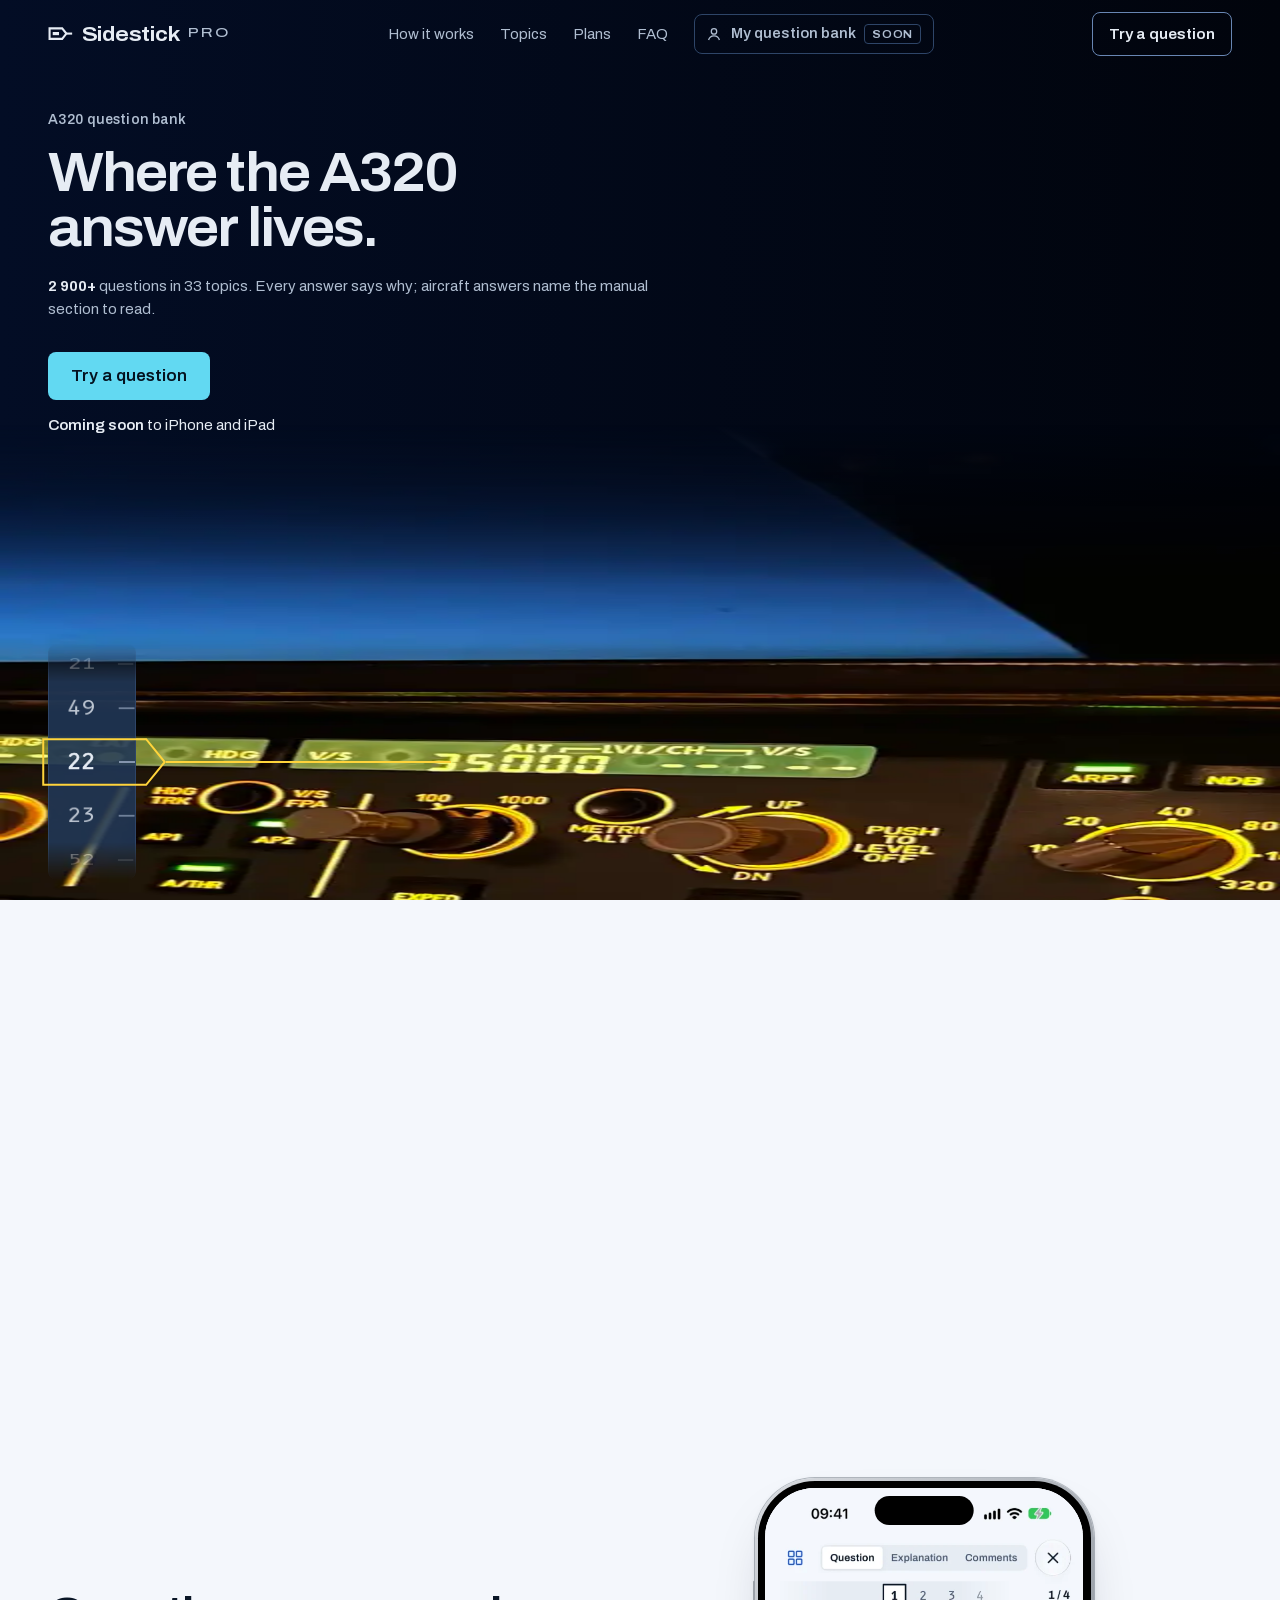
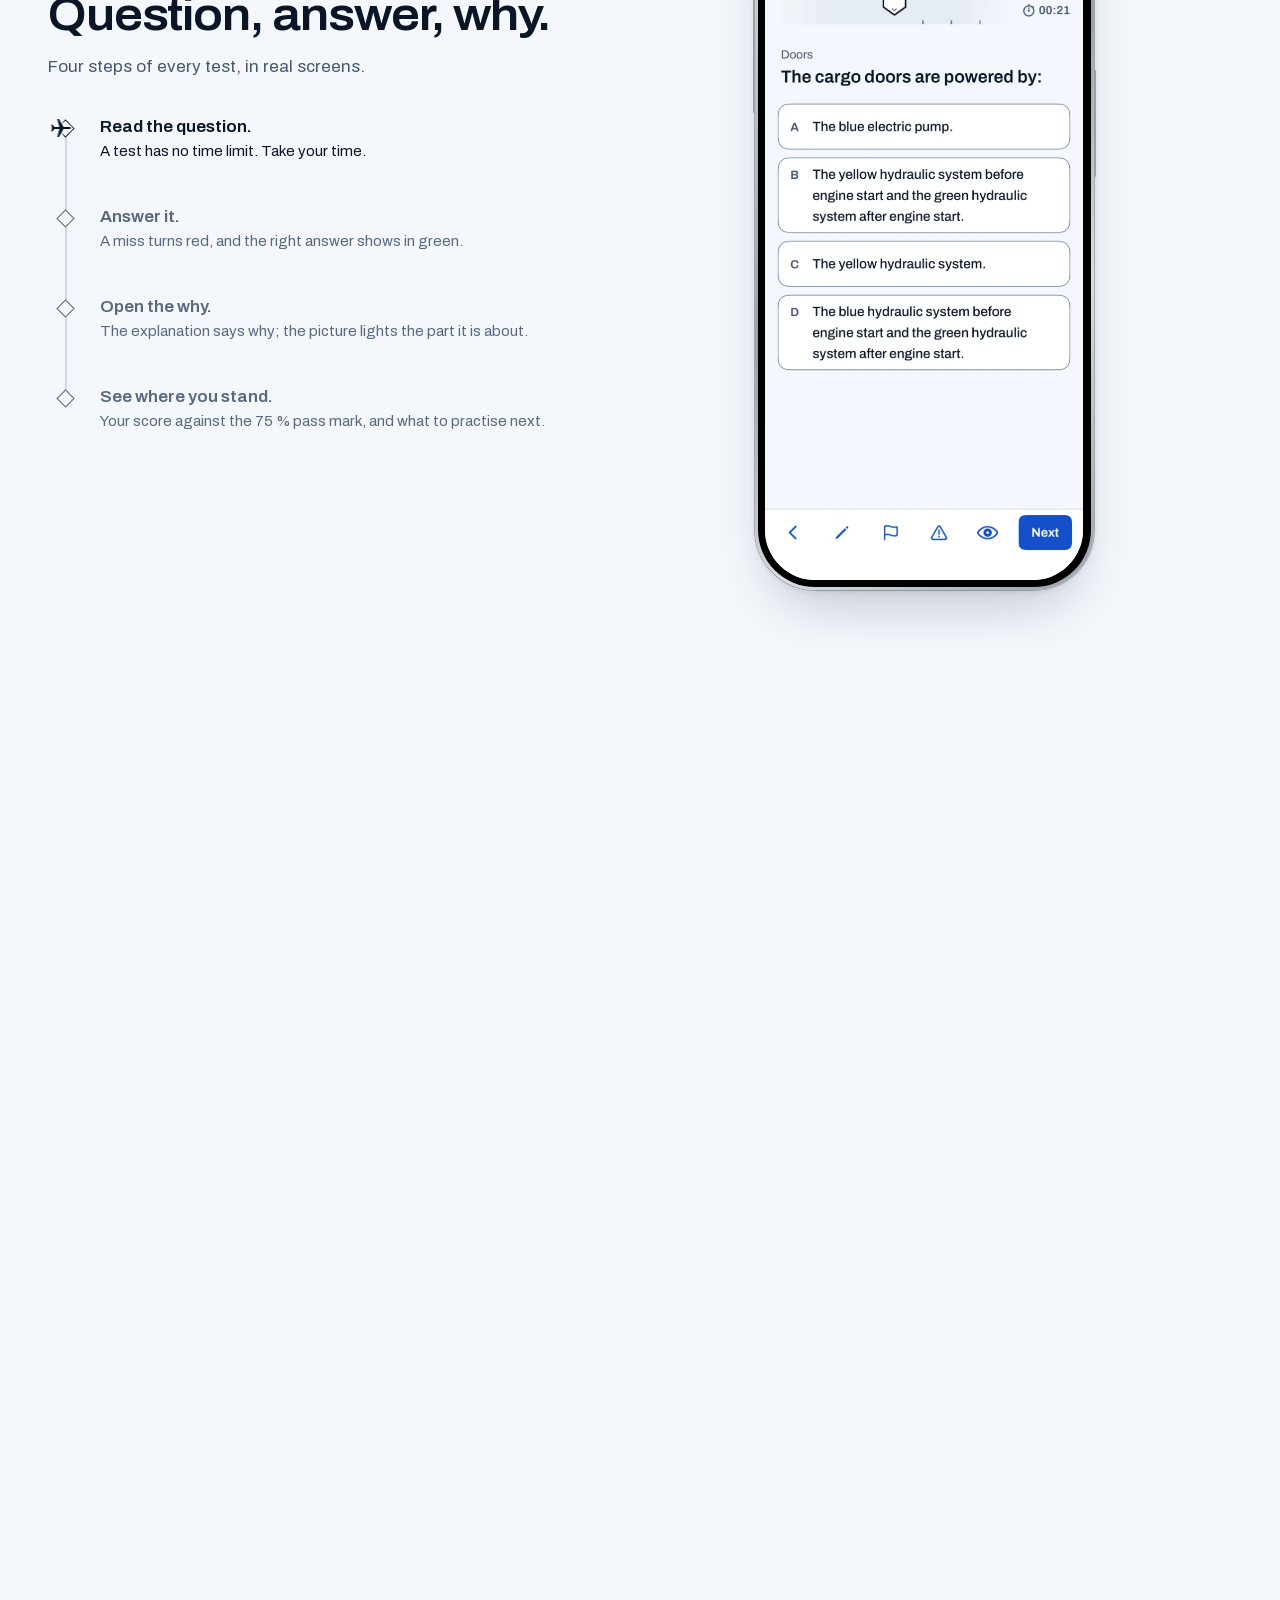
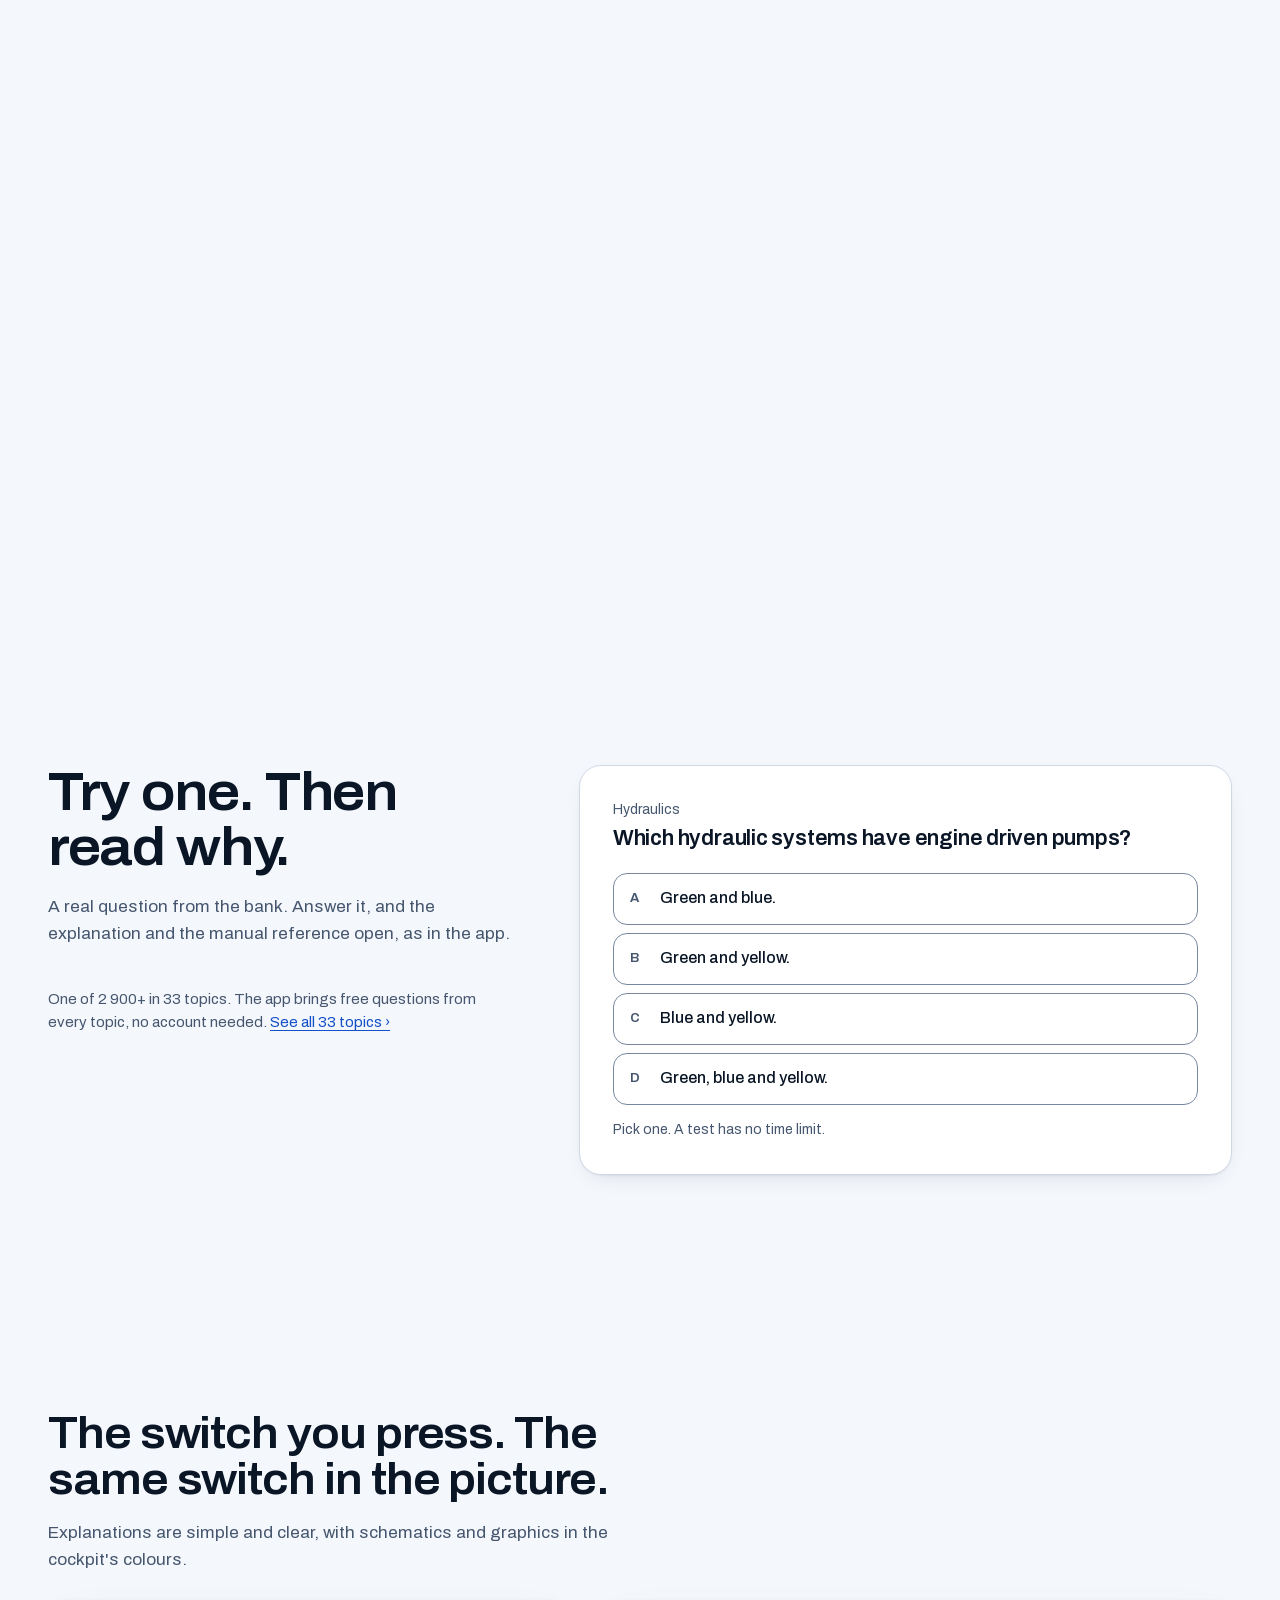
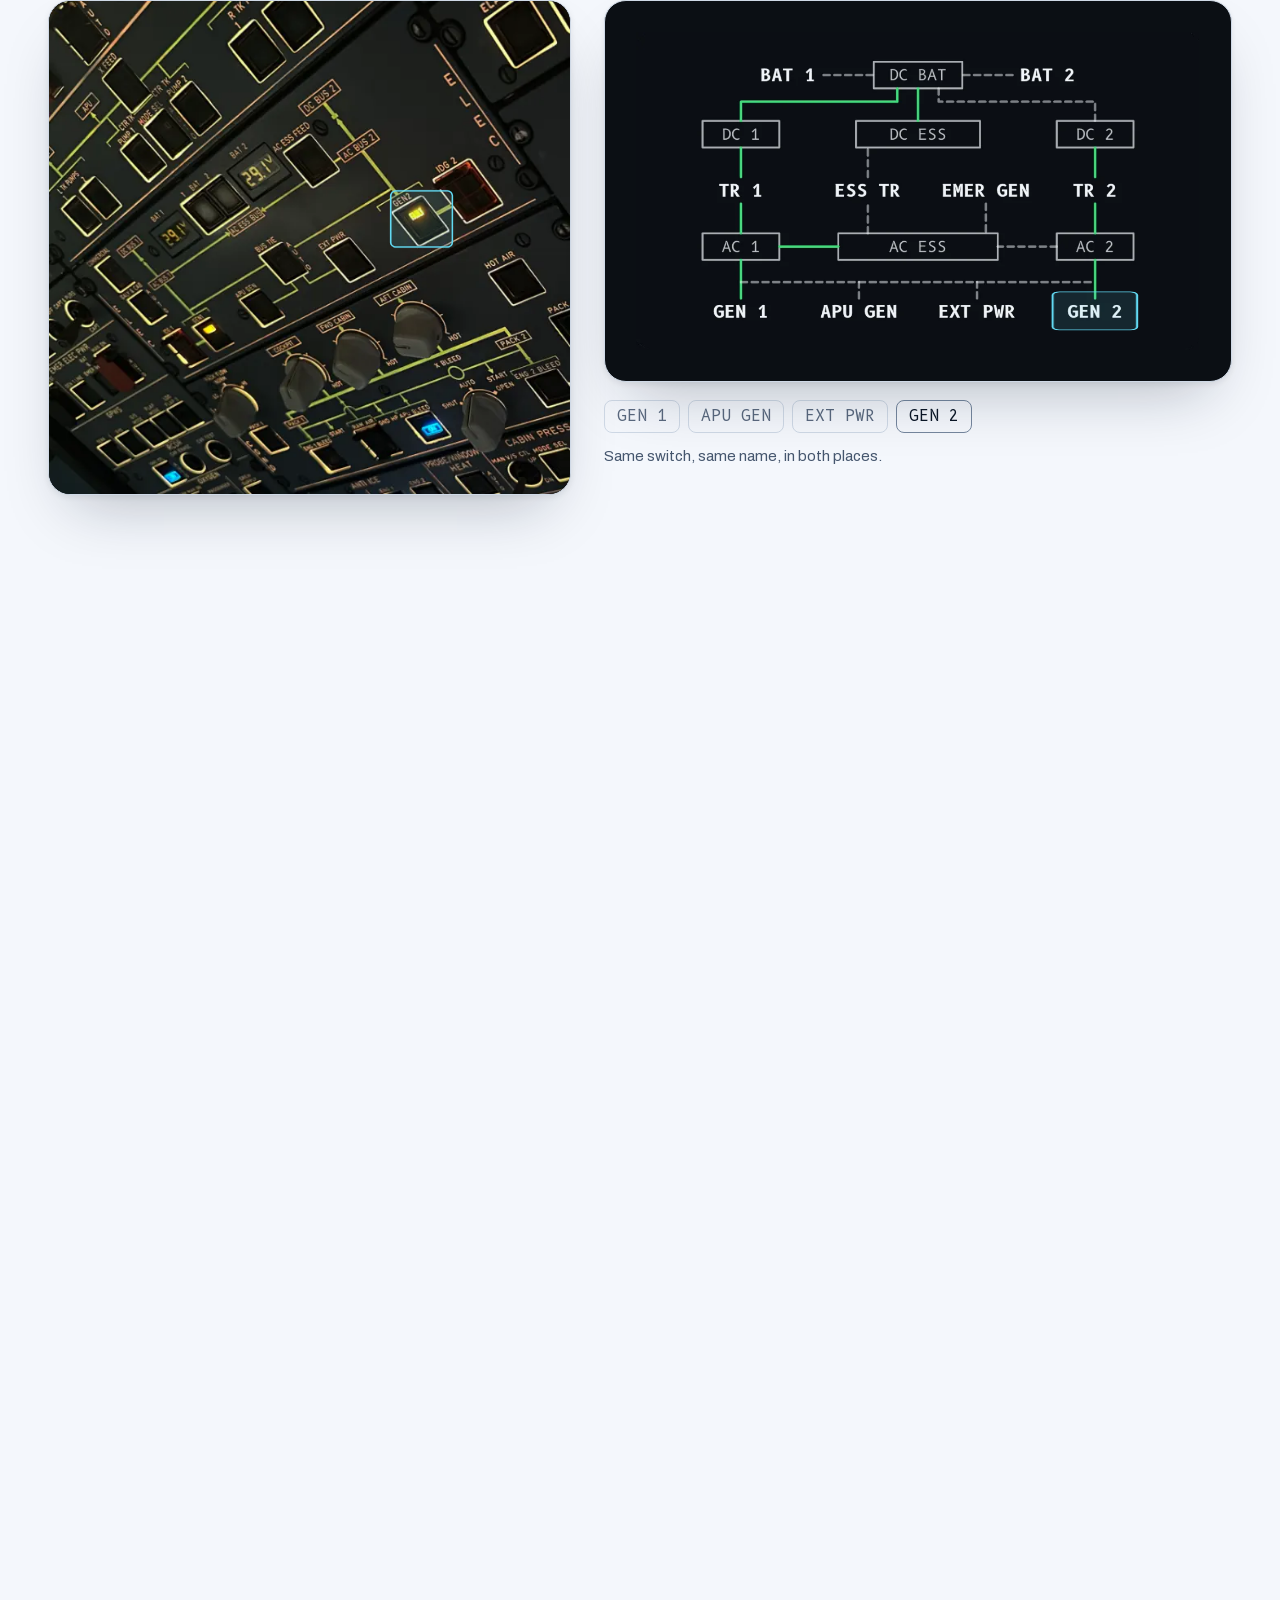
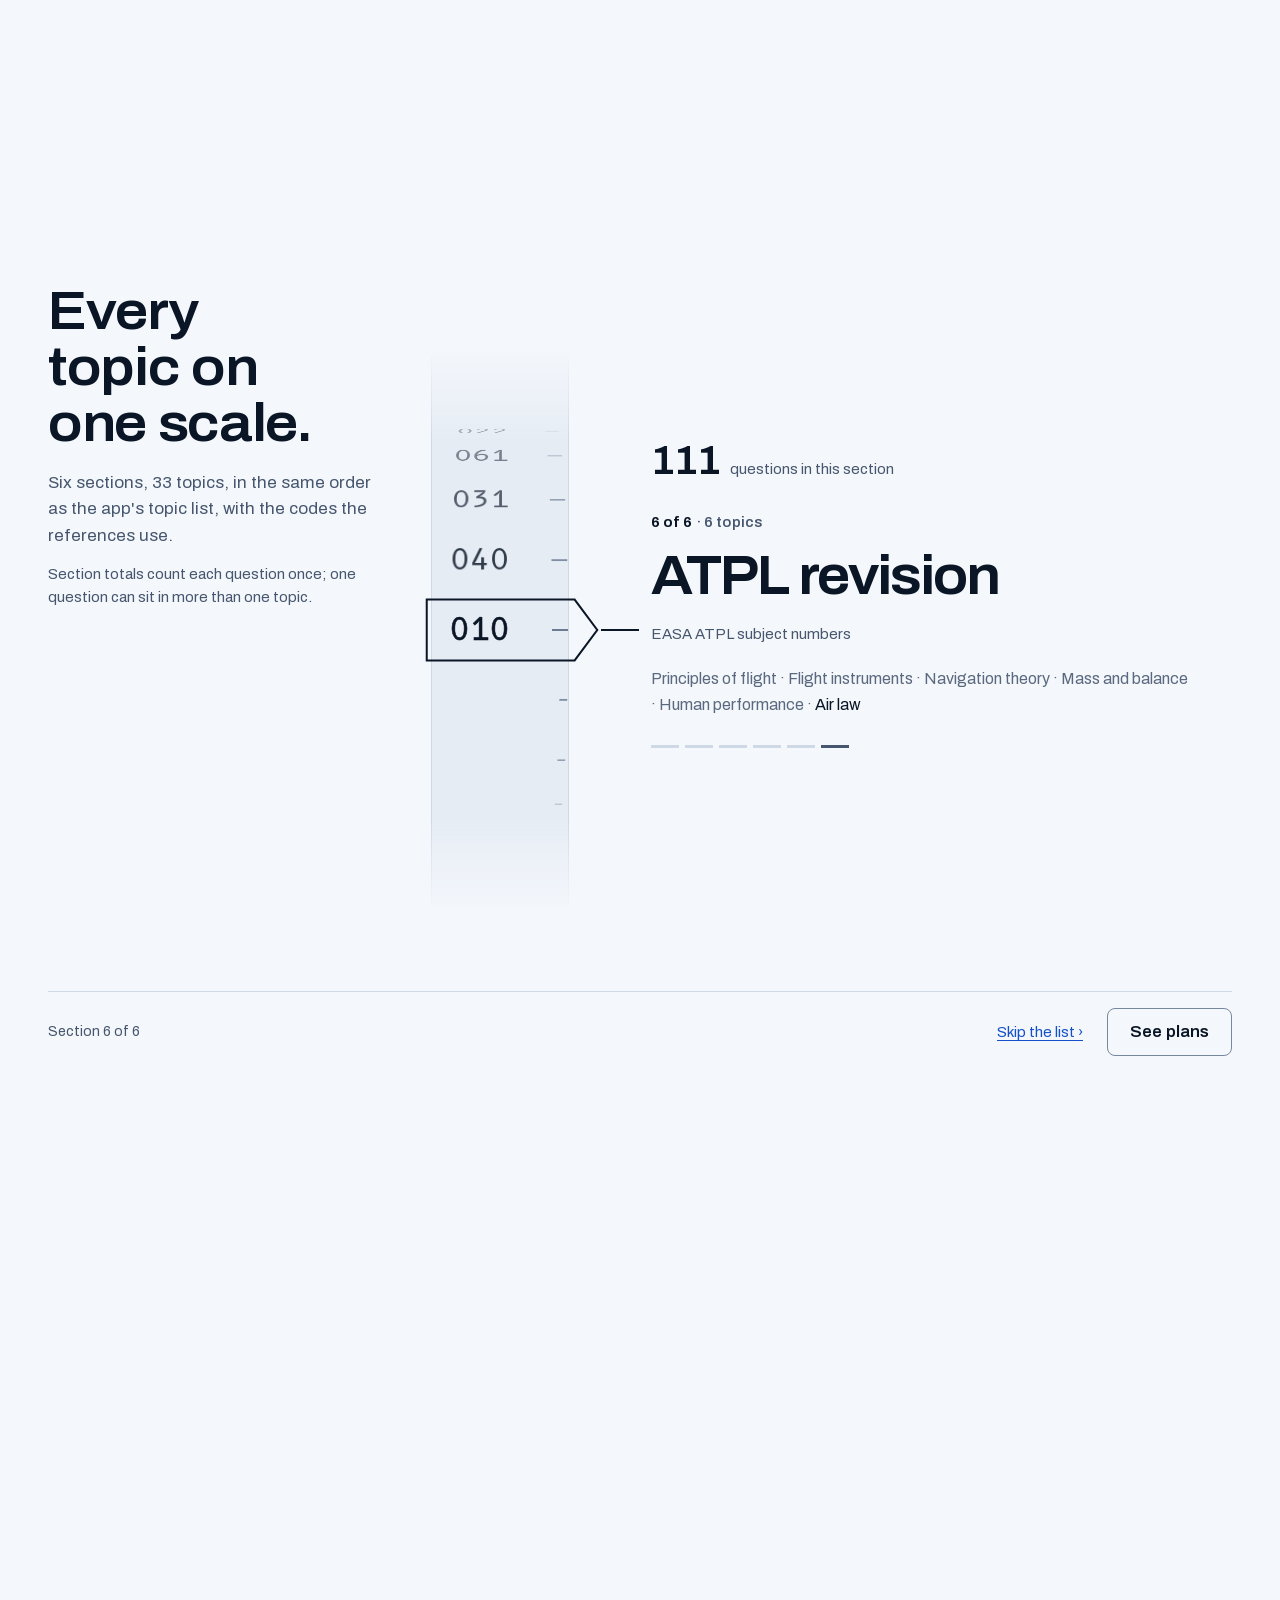
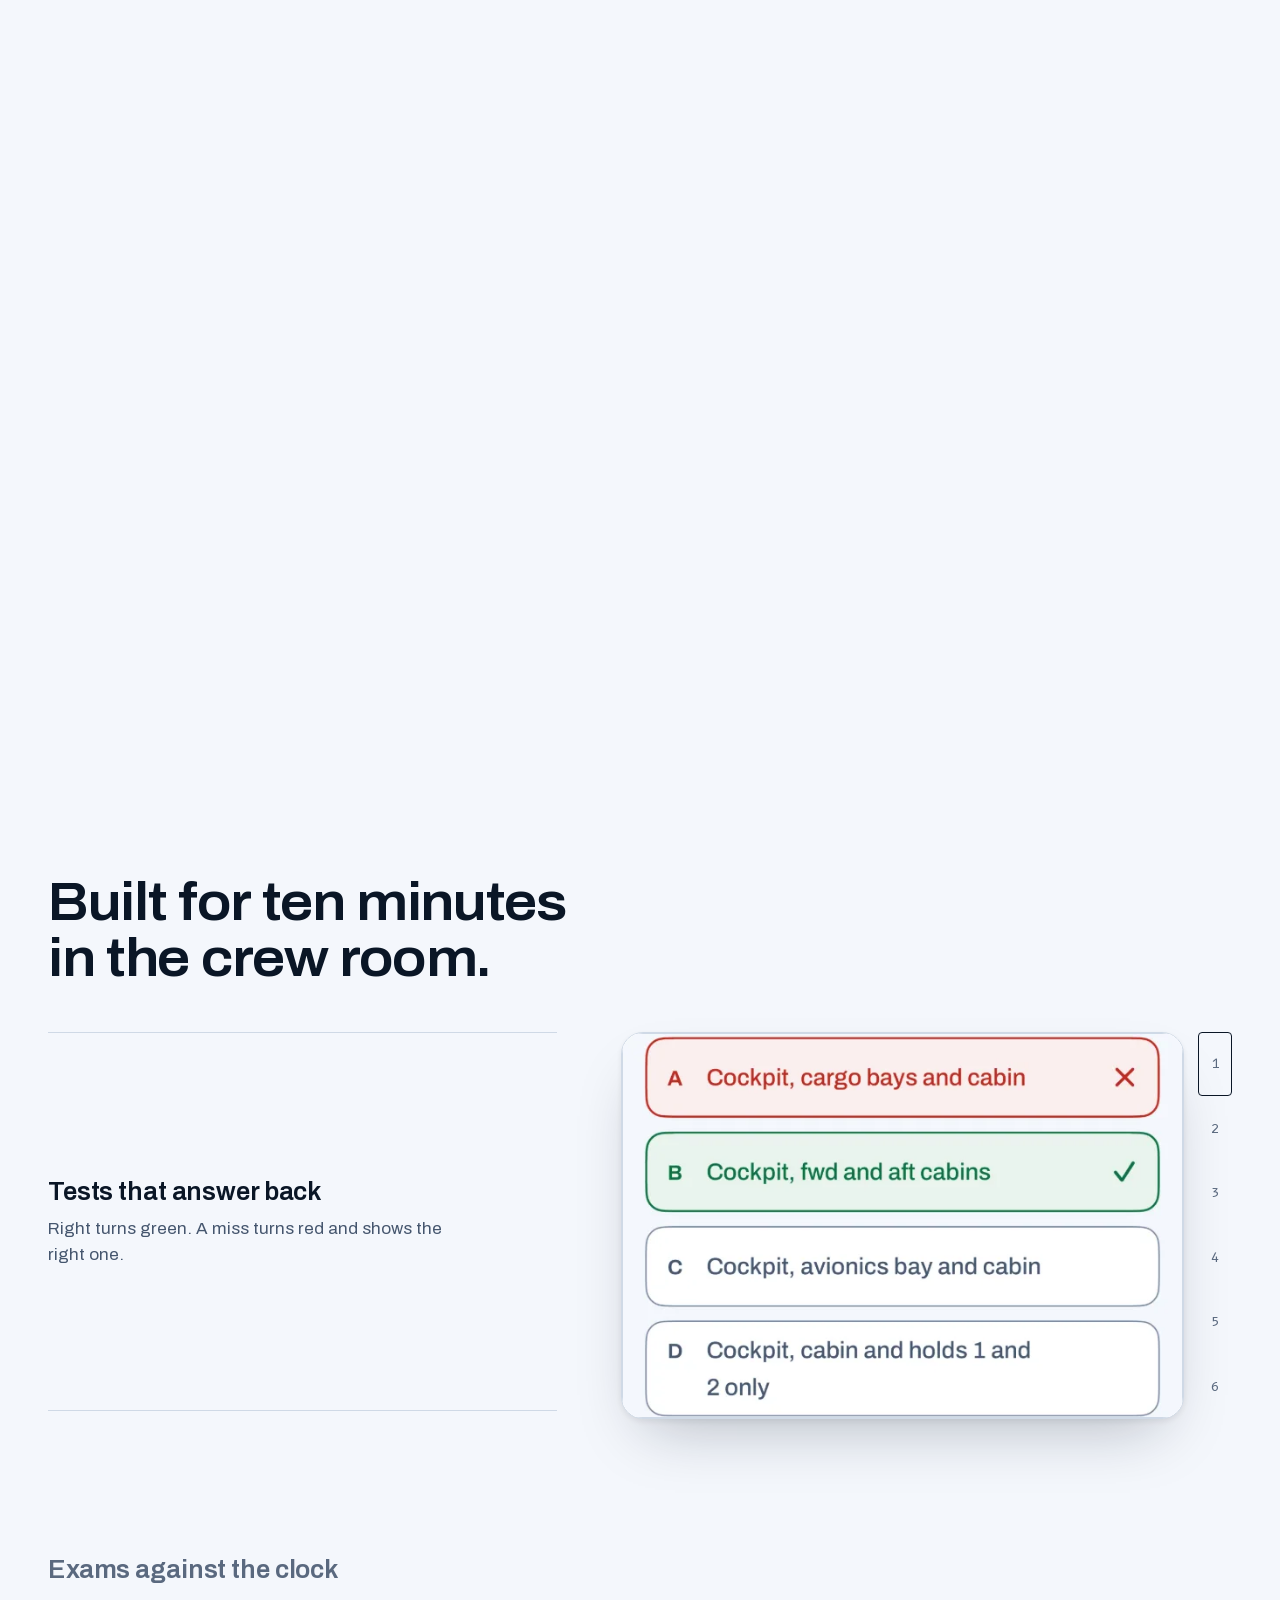
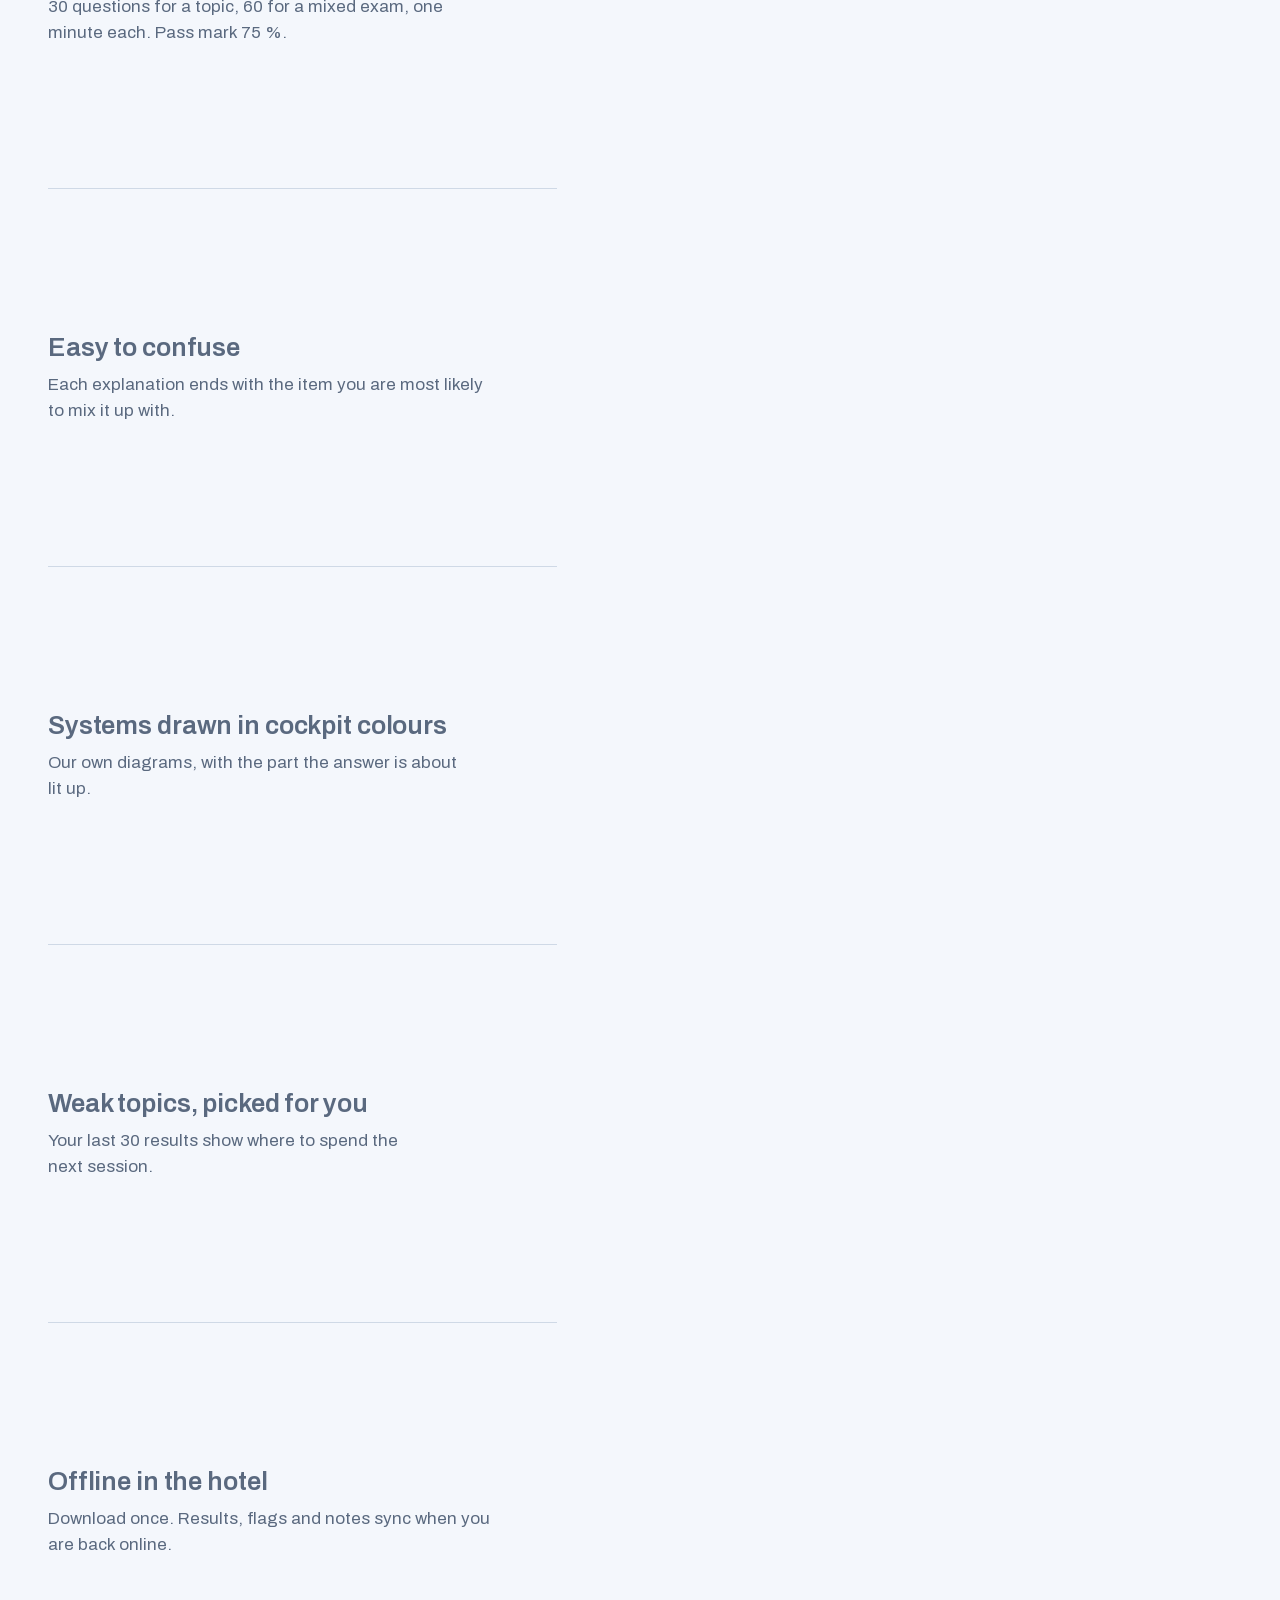
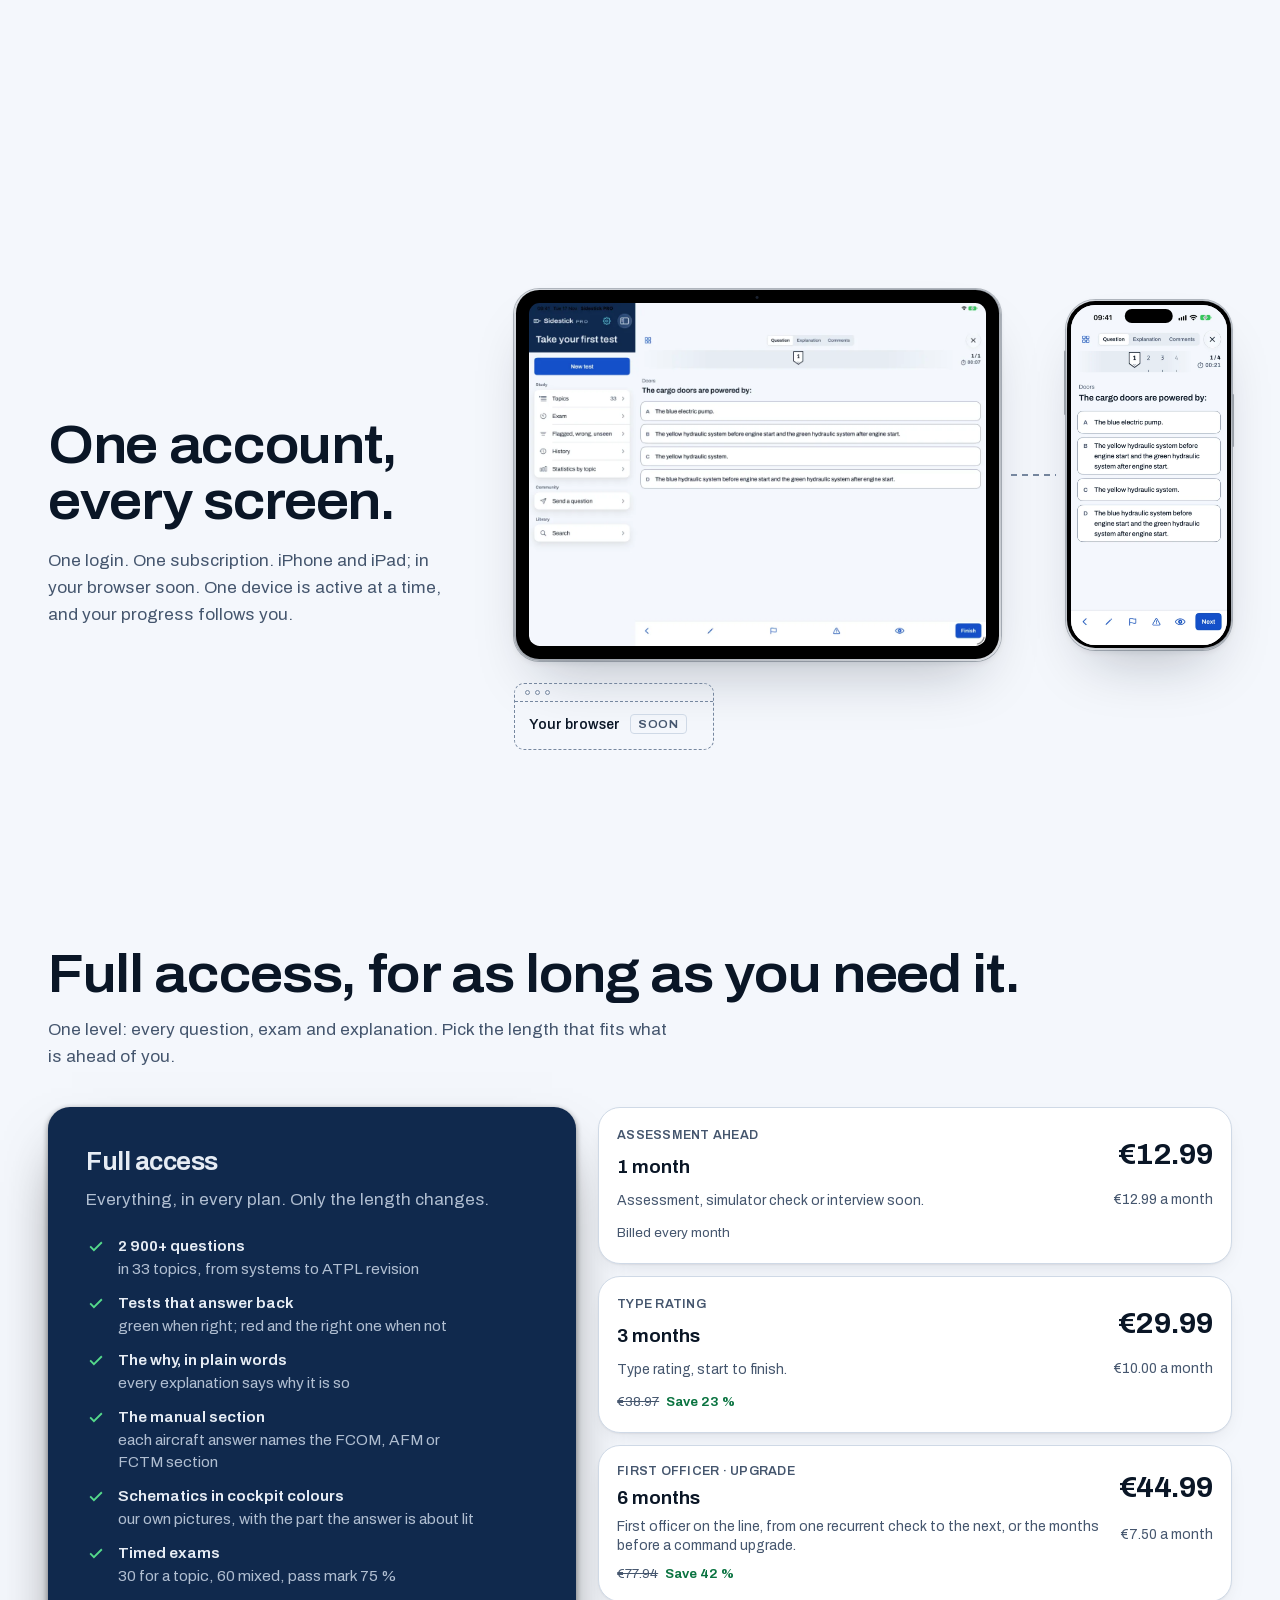
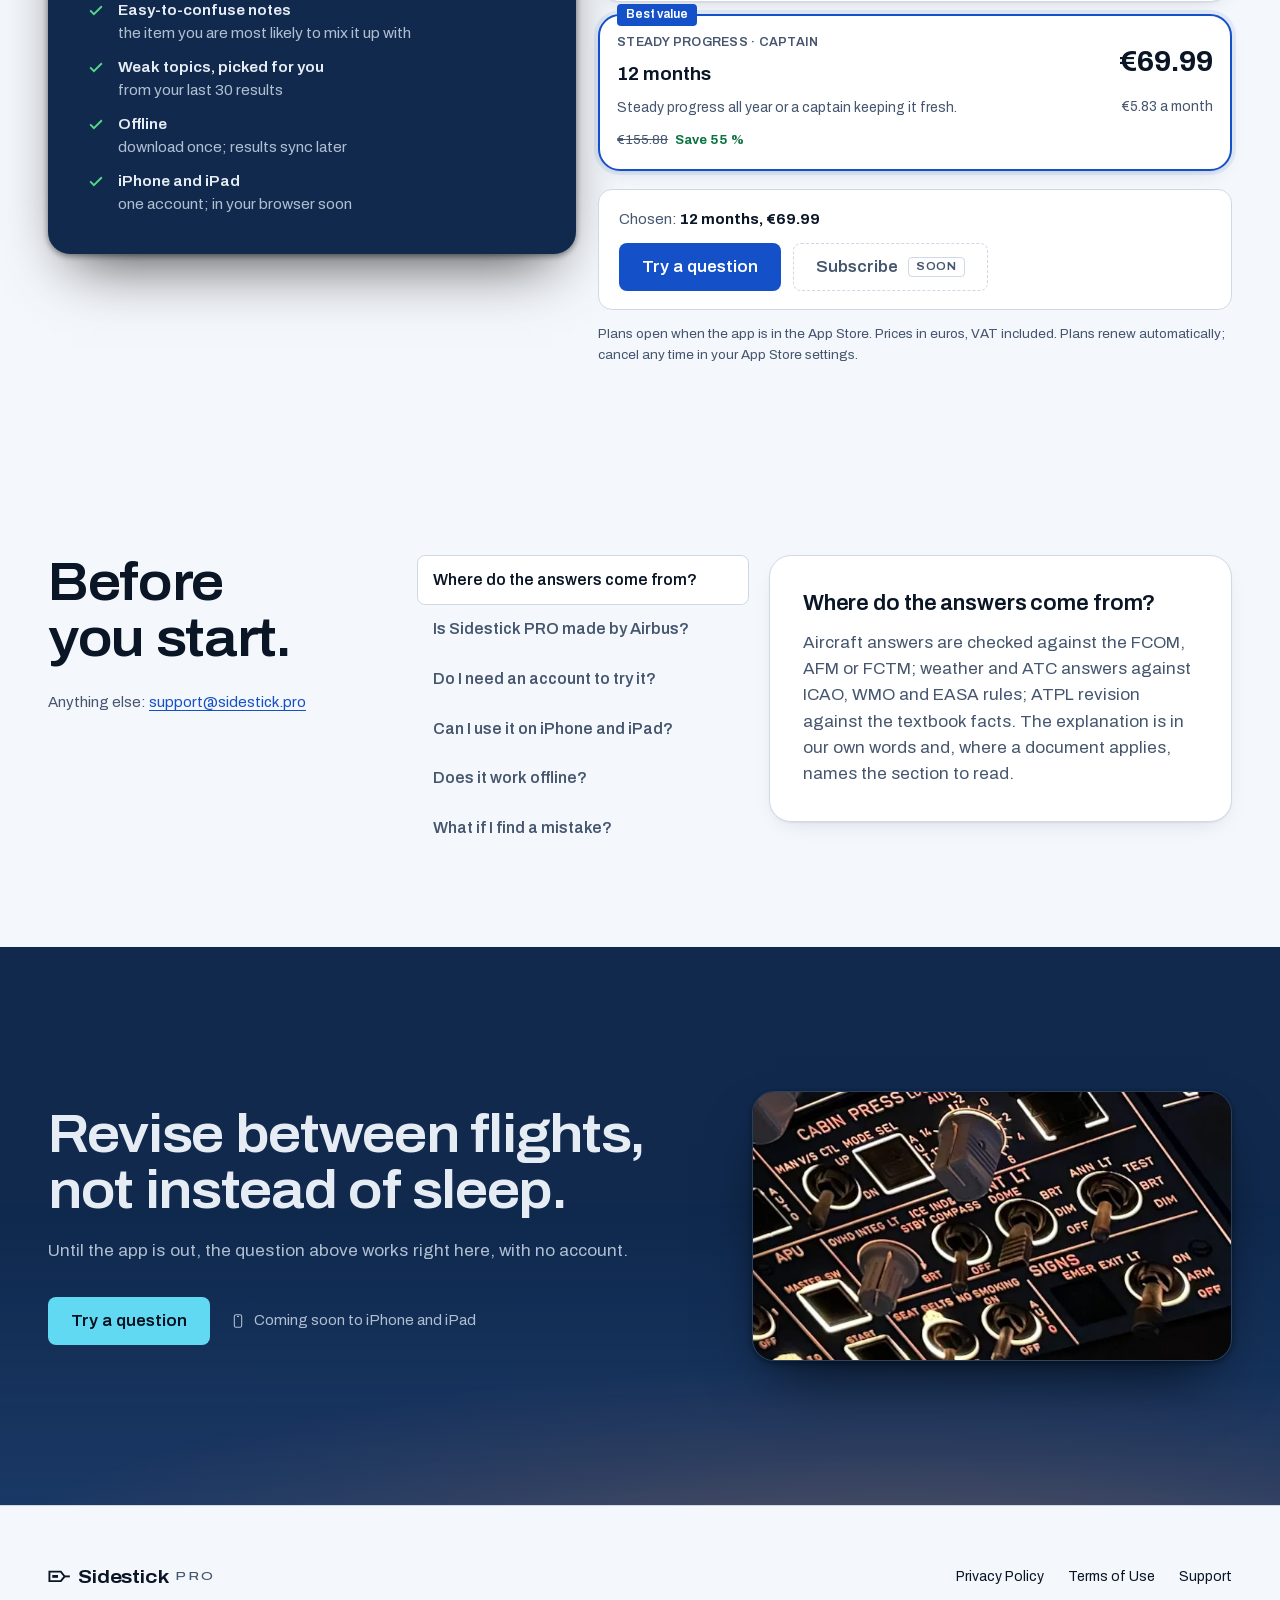
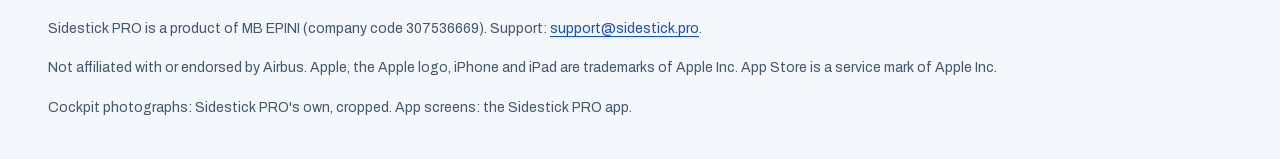
==== commit 97dfaa45: "Publish site from a320-question-bank e80f776f" ====
--- a/index.html
+++ b/index.html
@@ -74,7 +74,7 @@
 <h2 id="how-h">Question, answer, why.</h2>
 <p class="lead">Four steps of every test, in real screens.</p>
 <ol class="steps-sr vh"><li>Read the question. A test has no time limit. Take your time. Screen: A question in a test, before it is answered.</li><li>Answer it. A miss turns red, and the right answer shows in green. Screen: The same question answered: the chosen option red with a cross, the right one green with a tick.</li><li>Open the why. The explanation says why; the picture lights the part it is about. Screen: The explanation: the answer, a short explanation and the hydraulic picture with the cargo doors lit.</li><li>See where you stand. Your score against the 75 % pass mark, and what to practise next. Screen: The result: 75 %, passed, with the missed questions to practise next.</li></ol>
-<div class="fpl" aria-hidden="true"><span class="track"></span><span class="flown"></span><span class="ac"><svg viewBox="0 0 24 24" fill="currentColor" aria-hidden="true"><path d="M12 1.5c-.5 0-.9.4-.9.9v6.1L4 5.4v1.9l7.1 5v6.4c0 1.6.4 2.8.9 2.8s.9-1.2.9-2.8v-6.4l7.1-5V5.4l-7.1 3.1V2.4c0-.5-.4-.9-.9-.9z"/></svg></span><ol class="wps">
+<div class="fpl" aria-hidden="true"><span class="track"></span><span class="flown"></span><span class="ac"><svg viewBox="0 0 24 24" fill="currentColor" aria-hidden="true"><path d="M12 1.5c-.6 0-1 .6-1 1.4V9l-8 4.5v1.8l8-2.4v5.2l-2.4 1.8v1.4l3.4-.8 3.4.8v-1.4L13 18.1v-5.2l8 2.4v-1.8L13 9V2.9c0-.8-.4-1.4-1-1.4z"/></svg></span><ol class="wps">
 <li class="wp"><b>Read the question.</b><span>A test has no time limit. Take your time.</span></li>
 <li class="wp"><b>Answer it.</b><span>A miss turns red, and the right answer shows in green.</span></li>
 <li class="wp"><b>Open the why.</b><span>The explanation says why; the picture lights the part it is about.</span></li>
--- a/assets/home.css
+++ b/assets/home.css
@@ -1 +1 @@
-*{box-sizing:border-box}:root{--sec-pad:clamp(72px,10.5vh,104px);--nav-h:68px;--ease-io:cubic-bezier(.77,0,.175,1);--sky-l:#030d25;--sky-r:#01040c;--alt-x:.352;--alt-y:.709;--ratio:.3707}@media (max-width: 700px){:root{--alt-x:.41;--alt-y:.696;--ratio:1.19375}}html{background:var(--ground);scroll-padding-top:80px;-webkit-text-size-adjust:100%}body{margin:0;background:var(--ground);color:var(--ink);font:400 17px/1.55 var(--sans);overflow-x:clip}::selection{background:var(--action);color:var(--on-action)}a{color:var(--action);text-underline-offset:.22em;text-decoration-thickness:1px}:focus-visible{outline:2px solid var(--action);outline-offset:3px;border-radius:4px}img{display:block;max-width:100%}.wrap{width:min(1240px,100% - 2 * clamp(16px,4vw,48px));margin-inline:auto}.code{font-family:var(--mono)}h1,h2,h3{font-family:var(--sans);text-wrap:balance;margin:0}h2{font-size:clamp(32px,4.2vw,56px);font-weight:620;font-stretch:108%;letter-spacing:-.025em;line-height:1.04}h3{font-size:19px;font-weight:620;letter-spacing:-.005em;line-height:1.3}p{margin:0;text-wrap:pretty}.lead{color:var(--ink-2);font-size:clamp(17px,1.35vw,20px);line-height:1.55;max-width:34em}.skip{position:absolute;left:16px;top:-60px;z-index:60;padding:10px 14px;background:var(--action);color:var(--on-action);border-radius:var(--r-2)}.skip:focus{top:12px}main:focus{outline:none}.vh{position:absolute;width:1px;height:1px;overflow:hidden;clip-path:inset(50%);white-space:nowrap}.num{font-variant-numeric:tabular-nums}.dk{display:none !important}:root[data-theme="dark"] .lt{display:none !important}:root[data-theme="dark"] .dk{display:block !important}@media (prefers-color-scheme: dark){:root:not([data-theme="light"]) .lt{display:none !important}:root:not([data-theme="light"]) .dk{display:block !important}}.navy .lt{display:none !important}.navy .dk{display:block !important}.btn{display:inline-flex;align-items:center;justify-content:center;gap:10px;min-height:48px;padding:0 22px;border-radius:var(--r-2);font:600 16px/1 var(--sans);font-stretch:104%;text-decoration:none;border:1px solid transparent;cursor:pointer;white-space:nowrap;transition:transform .16s var(--ease-out),background-color .18s,border-color .18s,color .18s}.btn:active{transform:translateY(1px) scale(.97)}.btn-primary{background:var(--action);color:var(--on-action)}.btn-quiet{background:transparent;color:var(--ink);border-color:var(--edge)}@media (hover: hover) and (pointer: fine){.btn:hover{transform:translateY(-1px)}.btn-primary:hover{background:color-mix(in srgb,var(--action) 84%,var(--ink))}.btn-quiet:hover{border-color:var(--ink-2)}}.btn svg{width:18px;height:18px;flex:none}.store{display:inline-block;border-radius:var(--r-2);transition:transform .16s var(--ease-out)}.store img{height:52px;width:auto}.store:active{transform:translateY(1px) scale(.97)}.cta-note{color:var(--ink-2);font-size:15px}.cta-note b{color:var(--ink);font-weight:600}.nav{position:fixed;inset:0 0 auto;z-index:30;transition:background-color .3s,border-color .3s;border-bottom:1px solid transparent;color:var(--ink)}.nav[data-theme="light"]{color:var(--ink)}.nav.solid,.nav.open{background:color-mix(in srgb,var(--ground) 86%,transparent);-webkit-backdrop-filter:blur(14px) saturate(1.2);backdrop-filter:blur(14px) saturate(1.2);border-color:var(--line)}.nav .bar{display:flex;align-items:center;justify-content:space-between;height:var(--nav-h);gap:16px}.nav .wordmark{font-size:21px}.nav ul{display:flex;align-items:center;gap:26px;list-style:none;margin:0;padding:0}.nav ul a{position:relative;color:var(--ink-2);text-decoration:none;white-space:nowrap;font-size:15px;padding:12px 0;transition:color .2s}.nav ul a::after{content:"";position:absolute;left:0;right:0;bottom:6px;height:1px;background:var(--ink);transform:scaleX(0);transform-origin:0 50%;transition:transform .25s var(--ease-out)}@media (hover: hover) and (pointer: fine){.nav ul a:hover{color:var(--ink)}.nav ul a:hover::after{transform:scaleX(1)}}.nav .end{display:flex;gap:14px;align-items:center}.nav .btn{min-height:44px;padding:0 16px;font-size:15px}.nav .try-btn{display:inline-flex}.nav ul .qb-li{display:flex;align-items:center}.qb{display:inline-flex;align-items:center;gap:8px;height:40px;padding:0 12px 0 10px;border-radius:var(--r-2);border:1px solid var(--line);color:var(--ink-2);font-size:15px;font-weight:560;text-decoration:none;white-space:nowrap}.qb svg{width:18px;height:18px;flex:none}.qb[aria-disabled="true"]{cursor:default}.nav ul a.qb{color:var(--ink);border-color:var(--edge);padding:0 12px 0 10px;transition:border-color .18s,transform .16s var(--ease-out)}.nav ul a.qb::after{display:none}a.qb:active{transform:scale(.97)}@media (hover: hover) and (pointer: fine){.nav ul a.qb:hover{border-color:var(--ink-2)}}.soon{display:inline-flex;align-items:center;height:20px;padding:0 7px;border-radius:var(--r-1);border:1px solid var(--line);font:600 11px/1 var(--sans);letter-spacing:.06em;text-transform:uppercase;color:var(--ink-2);font-stretch:110%}.menu-note{display:none}.menu-btn{display:none;width:44px;padding:0 !important}.menu-btn .i-close,.nav.open .menu-btn .i-open{display:none}.nav.open .menu-btn .i-close{display:block}@media (max-width: 1060px){.nav .bar{gap:0}.nav .wordmark{margin-right:12px}.nav .end{margin-left:auto;gap:12px}.nav ul{display:none}.menu-btn{display:inline-flex}.nav.open ul{display:grid;position:absolute;left:0;right:0;top:var(--nav-h);gap:0;padding:8px clamp(16px,4vw,48px) 20px;background:var(--ground);border-bottom:1px solid var(--line)}.nav.open ul a{display:block;font-size:19px;color:var(--ink);padding:14px 0;border-top:1px solid var(--line)}.nav.open ul .qb-li{display:block;padding-top:16px;border-top:1px solid var(--line)}.nav.open ul .qb{display:flex;width:100%;height:52px;font-size:17px;border-top-width:1px}.nav.open ul a.qb{padding:0 14px 0 12px}.nav.open ul .qb .soon{margin-left:auto}.nav.open .menu-note{display:block;color:var(--ink-2);font-size:14px;padding-top:10px}}@media (max-width: 520px){.nav .wordmark{font-size:16px}.nav .btn{padding:0 10px}}@media (max-width: 420px){.nav .btn{font-size:14px}}@media (max-width: 359px){.nav .wordmark .pro{display:none}}@media (max-width: 319px){.nav .try-btn{display:none}}html:not(.js) .nav{position:absolute}html:not(.js) .menu-btn{display:none}.drum{position:absolute;inset:0;list-style:none;margin:0;padding:0}.drum li{position:absolute;left:0;right:0;top:var(--cy,50%);height:var(--ih,72px);margin-top:calc(var(--ih,72px) / -2);display:flex;align-items:center;padding:0 26px 0 18px;font:400 var(--fs,34px)/1 var(--mono);color:var(--ink);white-space:nowrap;backface-visibility:hidden;background:linear-gradient(var(--ink-3),var(--ink-3)) right 0 top 50% / 16px 2px no-repeat}.drum li.gap,.drum li.tick{font-size:0;background-size:8px 2px}.drum li.on{color:var(--ink);font-weight:400;-webkit-text-stroke:.6px currentColor}.strip{position:absolute;inset:0 30px 0 0;border-radius:var(--r-2);background:var(--ground-3);border:1px solid var(--line);overflow:hidden;-webkit-mask-image:linear-gradient(180deg,transparent,#000 16%,#000 84%,transparent);mask-image:linear-gradient(180deg,transparent,#000 16%,#000 84%,transparent)}.window{position:absolute;left:-6px;right:0;top:var(--cy,50%);height:calc(var(--ih,72px) - 8px);transform:translateY(-50%);pointer-events:none}.window svg{width:100%;height:100%;overflow:visible;display:block}.window path{fill:none;stroke:var(--ref);stroke-width:2;vector-effect:non-scaling-stroke}html:not(.js) .drum li{transform:translateY(calc(var(--o) * var(--ih,72px) * .92))}.hero{position:relative;isolation:isolate;container-type:inline-size;color:var(--ink);background:var(--panel)}.hero h1{font-size:clamp(38px,4.6vw,70px);font-weight:640;font-stretch:106%;letter-spacing:-.035em;line-height:.99;max-width:11.5em}.hero .lead{margin-top:24px;max-width:29em}.hero .fact{margin-top:20px;color:var(--ink-2);font-size:15px;max-width:34em}.hero .fact b{color:var(--ink);font-weight:650;font-variant-numeric:tabular-nums}.hero .actions{margin-top:30px;display:flex;gap:12px;flex-wrap:wrap;align-items:center}.hero .cta-note{margin-top:14px;color:var(--ink)}.hero-photo{display:block;position:relative}.hero-photo img{width:100%;height:auto;aspect-ratio:2576 / 955}@media (max-width: 700px){.hero-photo img{aspect-ratio:800 / 955}}.hero-tape{position:absolute;z-index:3;--ih:56px;--fs:22px;width:118px;height:236px}.hero-tape .strip{background:color-mix(in srgb,var(--ground-3) 90%,transparent);box-shadow:var(--shadow-2)}.hero-tape .line{position:absolute;top:var(--cy,50%);left:100%;height:2px;margin-top:-1px;background:var(--ref);transform-origin:0 50%}@media (max-width: 700px){.hero h1{font-size:clamp(33px,9.6vw,46px)}.hero .lead{font-size:17px;margin-top:16px}.hero .fact{margin-top:14px}.hero .actions{margin-top:22px}.hero .actions .btn{flex:1 1 auto;padding:0 14px}.hero .cta-note{font-size:14px}.hero-tape{--ih:40px;--fs:15px;width:64px;height:150px}.hero-tape .strip{inset:0 18px 0 0}.hero-tape .drum li{padding:0 18px 0 7px;background-size:9px 2px}}@media (max-width: 359px){.hero .actions{flex-direction:column;align-items:stretch}}:root .hero{background:linear-gradient(90deg,var(--sky-l),var(--sky-r));display:flex;flex-direction:column;min-height:100svh;padding-top:calc(var(--nav-h) + clamp(20px,4.5vh,64px));overflow:clip}:root .hero .text{position:relative;z-index:2}:root .hero .text > *{max-width:min(700px,50cqw)}:root .hero h1{font-size:clamp(38px,4.3vw,64px);max-width:min(700px,50cqw)}:root .hero .spacer{flex:1 0 24px}:root .hero-photo{margin-top:calc(-.5 * var(--ratio) * 100cqw);width:100%;z-index:1;-webkit-mask-image:linear-gradient(180deg,transparent,#000 34%);mask-image:linear-gradient(180deg,transparent,#000 34%)}:root .hero-tape{left:clamp(16px,4vw,48px);bottom:calc((1 - var(--alt-y)) * var(--ratio) * 100cqw - 118px)}:root .hero-tape .line{width:calc(var(--alt-x) * 100cqw - clamp(16px,4vw,48px) - 100%)}@media (max-width: 700px){:root .hero .text > *{max-width:none}:root .hero-photo{margin-top:calc(-.30 * min(var(--ratio) * 100cqw,48svh))}.hero-photo img{max-height:48svh;object-fit:cover;object-position:50% 100%}:root .hero-tape{left:10px;bottom:calc((1 - var(--alt-y)) * var(--ratio) * 100cqw - 75px)}:root .hero-tape .line{width:calc(var(--alt-x) * 100cqw - 10px - 100%)}}@media (min-width: 701px) and (max-height: 880px){:root .hero{padding-top:calc(var(--nav-h) + 8px)}:root .hero h1{font-size:clamp(34px,min(4.3vw,6.6vh),64px)}:root .hero .lead{margin-top:16px}:root .hero .fact{margin-top:12px}:root .hero .actions{margin-top:20px}:root .hero .cta-note{margin-top:10px}}@media (prefers-reduced-motion: no-preference){.js:not(.no-motion) .enter{animation:enter .6s var(--ease-out) both;animation-delay:var(--d,60ms)}:root.js:not(.no-motion) .hero-photo{animation:fade .6s var(--ease-out) both .1s}@keyframes enter{from{opacity:.01;transform:translateY(12px)}}@keyframes fade{from{opacity:.01}}}.hero .eyebrow{font-size:14px;font-weight:560;letter-spacing:.01em;color:var(--ink-2);margin-bottom:16px}.descent{position:relative;height:150svh}.descent > .hero{position:sticky;top:0;min-height:100svh}@media (max-width: 700px) and (max-height: 860px){:root .hero{padding-top:calc(var(--nav-h) + 14px)}.hero .eyebrow{margin-bottom:10px}:root .hero .fact{margin-top:10px}:root .hero .actions{margin-top:16px}:root .hero .cta-note{margin-top:10px}}@media (max-width: 700px) and (max-height: 600px){:root .hero h1{font-size:30px}}.descent .hero-photo img{transform-origin:calc(var(--alt-x) * 100%) calc(var(--alt-y) * 100%)}html:not(.js) .descent,.no-motion .descent,.save-data .descent{height:auto}html:not(.js) .descent > .hero,.no-motion .descent > .hero,.save-data .descent > .hero{position:relative;height:auto;min-height:100svh}section{position:relative}.screen{padding:var(--sec-pad) 0}.head{display:grid;gap:18px;margin-bottom:clamp(32px,5vh,56px)}.head h2{max-width:15em}:where(.iphone,.ipad){--rim-a:#4a4f57;--rim-b:#1c1f23;--rim-line:rgba(255,255,255,.14)}.iphone{--_w: var(--pw,300px);position:relative;flex:none;width:var(--_w);padding:calc(var(--_w) * .009);border-radius:calc(var(--_w) * .178);background:linear-gradient(135deg,var(--rim-a),var(--rim-b) 45%,var(--rim-a) 70%,var(--rim-b));box-shadow:0 0 0 1px var(--rim-line),var(--shadow-2)}:root[data-theme="light"] :is(.iphone,.ipad),[data-theme="light"] .iphone{--rim-a:#d9dce1;--rim-b:#9ba1a9;--rim-line:rgba(10,22,38,.28)}@media (prefers-color-scheme: light){:root:not([data-theme="dark"]) :is(.iphone,.ipad){--rim-a:#d9dce1;--rim-b:#9ba1a9;--rim-line:rgba(10,22,38,.28)}}.ipad{--_w: var(--padw,640px);position:relative;width:var(--_w);padding:calc(var(--_w) * .004);border-radius:calc(var(--_w) * .052);background:linear-gradient(135deg,var(--rim-a),var(--rim-b) 50%,var(--rim-a));box-shadow:0 0 0 1px var(--rim-line),var(--shadow-2)}.ipad .glass{position:relative;padding:calc(var(--_w) * .026);border-radius:calc(var(--_w) * .048);background:#000}.ipad .glass::before{content:"";position:absolute;left:50%;top:calc(var(--_w) * .011);width:calc(var(--_w) * .006);aspect-ratio:1;border-radius:50%;background:#1b2230;transform:translateX(-50%)}.ipad .scr{position:relative;overflow:hidden;border-radius:calc(var(--_w) * .022);aspect-ratio:1200 / 900;background:var(--ground)}.ipad .scr img{width:100%;height:100%;object-fit:cover}.iphone::before,.iphone::after{content:"";position:absolute;width:2px;border-radius:2px;background:var(--rim-b)}.iphone::before{left:-2px;top:22%;height:11%;box-shadow:0 calc(var(--_w) * -.16) 0 0 var(--rim-b)}.iphone::after{right:-2px;top:27%;height:15%}.iphone .glass{padding:calc(var(--_w) * .021);border-radius:calc(var(--_w) * .169);background:#000}.iphone .scr{position:relative;overflow:hidden;border-radius:calc(var(--_w) * .148);background:var(--ground);aspect-ratio:600 / 1304;isolation:isolate}.iphone .scr img{width:100%;height:100%;object-fit:cover;object-position:top}.iphone .island{position:absolute;z-index:5;left:50%;top:calc(var(--_w) * .024);width:31%;aspect-ratio:126 / 37;transform:translateX(-50%);border-radius:99px;background:#000}.hl{position:absolute;left:var(--x);top:var(--y);width:var(--w);height:var(--h);border-radius:7% / 15%;border:2px solid var(--sys-yellow);box-shadow:0 0 14px 2px color-mix(in srgb,var(--sys-yellow) 55%,transparent);opacity:0;pointer-events:none}.navy .hl,:root[data-theme="dark"] .hl{--sys-yellow:#F2CF4A}.hl.on{opacity:1}.reveal[data-theme="light"] .hl{--sys-yellow:#8A6A00}@media (prefers-reduced-motion: no-preference){.js:not(.no-motion) .hl.on{animation:pulse 2.1s var(--ease-in-out,ease-in-out) both}@keyframes pulse{0%{opacity:0}12%{opacity:1}28%{opacity:.2}44%{opacity:1}60%{opacity:.2}76%,100%{opacity:1}}}.reveal{background:var(--ground);color:var(--ink)}.pin{position:relative;height:calc(100svh + 3 * var(--step,60svh))}@media (max-width: 760px){.pin{--step:55svh}}.pin .stage{position:sticky;top:0;height:100svh;overflow:clip;background:var(--ground)}.pin .stage .wrap{height:100%;display:grid;grid-template-columns:minmax(0,5fr) minmax(0,6fr);gap:24px 56px;align-items:center;padding:calc(var(--nav-h) + 20px) 0 20px}.reveal h2{font-size:clamp(30px,3.6vw,52px)}.reveal .copy .lead{margin-top:14px;font-size:17px}.fpl{position:relative;margin-top:clamp(20px,4svh,40px);height:min(360px,44svh);padding-left:52px}.fpl .wps{list-style:none;margin:0;padding:0;height:100%;display:grid;grid-template-rows:repeat(4,1fr)}.fpl .track,.fpl .flown{position:absolute;left:17px;top:10px;bottom:10px;width:2px;background:var(--line)}.fpl .flown{background:var(--ink-2);transform-origin:50% 0;transform:scaleY(0)}.fpl .ac{position:absolute;z-index:2;left:6px;top:0;width:24px;height:24px;color:var(--ink);will-change:transform}.fpl .ac svg{width:100%;height:100%;display:block;transform:rotate(180deg)}.fpl .wp{position:relative;color:color-mix(in srgb,var(--ink-2) 88%,var(--ground));transition:color .25s}.fpl .wp::before{content:"";position:absolute;left:-41px;top:6px;width:11px;height:11px;transform:rotate(45deg);border:1.5px solid currentColor;background:var(--ground);transition:background-color .25s}.fpl .wp.past{color:var(--ink-2)}.fpl .wp.past::before{background:var(--ink-2)}.fpl .wp.on{color:var(--ink)}.fpl .wp b{display:block;font-size:17px;font-weight:620;line-height:1.3}.fpl .wp span{font-size:15px;line-height:1.4}.phone-slot{--pw:min(350px,calc((100svh - var(--nav-h) - 96px) * .46));display:grid;place-items:center;height:100%}.film{position:absolute;inset:0;display:flex;will-change:transform}.frame-shot{position:relative;flex:none;width:100%;height:100%}.sbar{position:absolute;z-index:4;left:0;right:0;top:0;height:6.4%;overflow:hidden}.sbar img{height:auto !important;aspect-ratio:600 / 1304}.mini{display:none}@media (max-width: 900px){.pin .stage .wrap{grid-template-columns:1fr;grid-template-rows:auto auto minmax(0,1fr) auto;gap:10px;align-items:stretch;padding:calc(var(--nav-h) + 14px) 0 14px}.reveal h2{font-size:clamp(26px,7.2vw,36px)}.reveal .copy .lead{display:none}.fpl{margin-top:12px;height:40px;padding:0}.fpl .wps{grid-template-rows:none;grid-template-columns:repeat(4,1fr)}.fpl .track,.fpl .flown{left:6px;right:6px;top:19px;bottom:auto;width:auto;height:2px}.fpl .flown{transform-origin:0 50%;transform:scaleX(0)}.fpl .ac{top:7px;left:0}.fpl .wp::before{left:1px;top:14px}.fpl .wp b,.fpl .wp span{display:none}.fpl .wp:last-child::before{left:auto;right:1px}.phone-slot{--pw:min(250px,calc((100svh - var(--nav-h) - 250px) * .46))}.mini{display:block;position:relative;height:66px;overflow:hidden}.mini p{position:absolute;inset:0;font-size:15px;color:var(--ink-2);line-height:1.4;will-change:transform,opacity}.mini p b{color:var(--ink);font-weight:620;display:block;font-size:16px}}@media (max-height: 560px) and (max-width: 900px){.mini{display:none}.phone-slot{--pw:min(220px,calc((100svh - var(--nav-h) - 120px) * .46))}}.reveal .static-wrap{display:none}.steps4{list-style:none;margin:0;padding:0;display:grid;grid-template-columns:repeat(4,minmax(0,1fr));gap:clamp(16px,2.4vw,32px)}.steps4 li{display:grid;gap:16px;align-content:start;justify-items:center}.steps4 .iphone{--pw:min(240px,100%)}.cap{color:var(--ink-2);font-size:15px;line-height:1.45;max-width:22em}.cap b{display:block;color:var(--ink);font-weight:620;font-size:16px;margin-bottom:2px}.cap .n{font-variant-numeric:tabular-nums;color:var(--ink-2);font-weight:560;margin-right:6px}@media (max-width: 900px){.steps4{grid-template-columns:repeat(2,minmax(0,1fr));row-gap:36px}}@media (max-width: 359px){.steps4{column-gap:12px}.cap{font-size:14px}}html:not(.js) .pin,.no-motion .pin,.save-data .pin{height:auto}html:not(.js) .pin .stage,.no-motion .pin .stage,.save-data .pin .stage{position:static;height:auto}html:not(.js) .pin .stage .wrap,.no-motion .pin .stage .wrap,.save-data .pin .stage .wrap{display:block;height:auto;padding:var(--sec-pad) 0 0}html:not(.js) :is(.fpl,.phone-slot,.mini),.no-motion :is(.fpl,.phone-slot,.mini),.save-data :is(.fpl,.phone-slot,.mini){display:none}html:not(.js) .reveal .copy .lead,.no-motion .reveal .copy .lead,.save-data .reveal .copy .lead{display:block}html:not(.js) .steps-sr,.no-motion .steps-sr,.save-data .steps-sr{display:none}html:not(.js) .reveal .static-wrap,.no-motion .reveal .static-wrap,.save-data .reveal .static-wrap{display:block;padding:40px 0 var(--sec-pad)}.try-b{display:grid;grid-template-columns:minmax(0,5fr) minmax(0,7fr);gap:32px 64px;align-items:start}.try-b .head{position:sticky;top:calc(var(--nav-h) + 32px);margin-bottom:0}.qcard{background:var(--ground-2);border:1px solid var(--line);border-radius:var(--r-4);box-shadow:var(--shadow-1);padding:clamp(20px,2.6vw,36px)}.step{display:flex;align-items:center;gap:10px;color:var(--ink-2);font-size:14px;font-weight:560;margin:22px 0 8px}.step:first-child{margin-top:0}.step svg{width:18px;height:18px;color:var(--ink-2)}.q-stem{font-size:clamp(20px,1.7vw,24px);font-weight:600;line-height:1.3;letter-spacing:-.01em;margin-top:4px}.q-topic{color:var(--ink-2);font-size:14px}.opts{list-style:none;margin:20px 0 0;padding:0;display:grid;gap:8px}.opt{width:100%;text-align:left;display:flex;align-items:center;gap:14px;min-height:52px;padding:12px 16px;border-radius:var(--r-3);border:1.5px solid var(--edge);background:var(--ground-2);color:var(--ink);font:500 16px/1.3 var(--sans);cursor:pointer;transition:border-color .2s,background-color .2s,transform .15s var(--ease-out)}@media (hover: hover) and (pointer: fine){.chain-free .opt:hover,#chain:not(.answered) .opt:hover{border-color:var(--ink-2)}}.opt:active{transform:scale(.985)}.opt .key{font:650 13px/1 var(--sans);color:var(--ink-2);width:16px}.opt .tick{margin-left:auto;width:20px;height:20px;opacity:0}.opt.right{border-color:var(--ok);background:var(--ok-tint);color:var(--ok)}.opt.right .tick,.opt.wrong .tick{opacity:1}.opt.wrong{border-color:var(--warn);background:var(--warn-tint);color:var(--warn)}.opt.right .key,.opt.wrong .key{color:inherit}.answered .opt{cursor:default}.answered .opt:active{transform:none}.hint{margin-top:14px;font-size:14px;color:var(--ink-2);min-height:1.4em}.answered .hint{color:var(--ink)}.rise{display:none}.rise .inner{margin-top:20px;padding-top:20px;border-top:1px solid var(--line)}.answered .rise{display:block}@media (prefers-reduced-motion: no-preference){.js:not(.no-motion) .answered .rise .inner{animation:rise-in .5s cubic-bezier(.32,.72,0,1) both}.js:not(.no-motion) .refrow[aria-expanded="true"] + .path > div{animation:path-in .2s var(--ease-out) both}@keyframes rise-in{from{opacity:0;transform:translateY(24px)}}@keyframes path-in{from{opacity:0;transform:translateY(-4px)}}}.why p{color:var(--ink);font-size:17px;line-height:1.6;max-width:38em}.why .confuse{max-width:none;margin-top:16px;padding:14px 16px;border-radius:var(--r-3);background:var(--ground-3);font-size:15px;line-height:1.45}.why .confuse b{display:block;color:var(--caution);font-weight:600;font-size:13px;margin-bottom:4px}.refrow{width:100%;display:flex;align-items:center;gap:10px;min-height:44px;padding:6px 0;background:none;border:0;color:var(--ink);font:400 17px/1.3 var(--sans);cursor:pointer;text-align:left}.refrow .chev{width:16px;height:16px;margin-left:auto;color:var(--ink-2);transition:transform .2s var(--ease-out)}.refrow[aria-expanded="true"] .chev{transform:rotate(90deg)}.path{display:none}.path > div{color:var(--ink-2);font-size:15px}.refrow[aria-expanded="true"] + .path{display:block}.qcard .note{margin-top:12px;font-size:13px;color:var(--ink-2)}.more{margin-top:22px;color:var(--ink-2);font-size:15px}@media (max-width: 1000px){.try-b{grid-template-columns:1fr}.try-b .head{position:static}}html:not(.js) .rise,html:not(.js) .path{display:block}html:not(.js) .refrow .chev{display:none}html:not(.js) .opt[data-ok="1"]{border-color:var(--ok);background:var(--ok-tint);color:var(--ok)}html:not(.js) .opt[data-ok="1"] .tick{opacity:1}.pp-pin{position:relative;height:calc(100svh + 3 * 45svh)}.pp-stage{position:sticky;top:0;height:100svh;overflow:clip;display:grid;align-content:center;padding-top:var(--nav-h);background:var(--ground)}.pp .head{margin-bottom:clamp(16px,3vh,36px)}.pp .head h2{max-width:18em;font-size:clamp(30px,3.4vw,48px)}.pp .pair{display:grid;grid-template-columns:minmax(0,5fr) minmax(0,6fr);gap:clamp(16px,2.6vw,40px);align-items:start}.pp figure{position:relative;margin:0;border-radius:var(--r-4);overflow:hidden;border:1px solid var(--line);box-shadow:var(--shadow-2);background:#0B0F14}.pp .photo{aspect-ratio:1080 / 1021;width:min(100%,calc((100svh - var(--nav-h) - 220px) * 1.0578));justify-self:end}.pp .photo img{width:100%;height:100%;object-fit:cover}.pp .drawn{padding:5%}.pp .dw{position:relative}.pp .dw img{width:100%;height:auto}.box{position:absolute;inset:0;pointer-events:none}.box i{position:absolute;left:0;top:0;width:100px;height:100px;transform-origin:0 0;will-change:transform}.box svg{width:100%;height:100%;overflow:visible;display:block}.box rect{fill:rgba(98,217,242,.12);stroke:#62D9F2;stroke-width:2.5;vector-effect:non-scaling-stroke}.pp .rt{container-type:inline-size}.srcs{list-style:none;margin:18px 0 0;padding:0;display:flex;flex-wrap:wrap;gap:8px}.srcs li{padding:8px 12px;border-radius:var(--r-2);border:1px solid var(--line);font:400 15px/1 var(--mono);color:var(--ink-2);transition:color .2s,border-color .2s}.js:not(.no-motion):not(.save-data) .srcs li{color:color-mix(in srgb,var(--ink-2) 88%,var(--ground))}.js:not(.no-motion):not(.save-data) .srcs li.on{color:var(--ink);border-color:var(--edge)}.same{margin-top:12px;font-size:15px;color:var(--ink-2)}@media (max-width: 900px){.pp-pin{height:calc(100svh + 3 * 45svh)}.pp-stage{align-content:start;padding-top:calc(var(--nav-h) + 14px)}.pp .head{margin-bottom:12px}.pp .head .lead{font-size:15px}.pp .head h2{font-size:clamp(24px,6.6vw,34px)}.pp .pair{grid-template-columns:1fr;gap:10px}.pp .photo,.pp .rt{width:min(100%,calc(34svh * 1.0578));justify-self:center}.srcs{display:grid;grid-template-columns:repeat(4,minmax(0,1fr));gap:6px}.srcs li{padding:8px 2px;text-align:center;font-size:13px;white-space:nowrap}.srcs{margin-top:10px}.same{display:none}}@media (max-width: 900px) and (max-height: 640px){.pp .head .lead{display:none}.pp .photo,.pp .rt{width:min(100%,calc(30svh * 1.0578))}}html:not(.js) .pp-pin,.no-motion .pp-pin,.save-data .pp-pin{height:auto}html:not(.js) .pp-stage,.no-motion .pp-stage,.save-data .pp-stage{position:static;height:auto;padding:var(--sec-pad) 0}html:not(.js) .pp .box,.no-motion .pp .box,.save-data .pp .box{display:none}html:not(.js) .pp .photo,.no-motion .pp .photo,.save-data .pp .photo{width:100%;justify-self:stretch}html:not(.js) .same,.no-motion .same,.save-data .same{display:block}.tape-sec{--per:280px;height:calc(100svh + 6 * var(--per))}.stops{position:absolute;inset:0;pointer-events:none}.stops i{position:absolute;left:0;width:1px;height:1px;top:calc(var(--k) * var(--per) + .12 * var(--per))}@media (pointer: coarse){html{scroll-snap-type:y proximity}.stops i{scroll-snap-align:start}}.tape-stage{position:sticky;top:0;height:100svh;overflow:clip}.tape-stage .wrap{--g:clamp(28px,4vw,64px);display:grid;grid-template-columns:minmax(0,4fr) auto minmax(0,7fr);grid-template-rows:1fr auto;column-gap:var(--g);row-gap:16px;align-items:center;height:100%;padding:100px 0 28px}.tape-intro{align-self:start}.tape-intro .lead{margin-top:18px;font-size:17px}.tape-intro .also{margin-top:14px;color:var(--ink-2);font-size:15px;max-width:26em}.topics-tape{position:relative;width:168px;height:min(560px,62svh);--ih:72px;--fs:30px}.readout{position:relative;height:22rem}.readout::before{content:"";position:absolute;top:50%;left:calc(var(--g) * -1 + 2px);width:calc(var(--g) - 14px);height:2px;margin-top:-1px;background:var(--ref)}.readout .t{position:absolute;inset:0;display:flex;flex-direction:column;justify-content:center;opacity:0;transform:translateY(40px);transition:opacity .45s var(--ease-out),transform .55s var(--ease-out)}.readout .t.up{transform:translateY(-24px)}.readout .t.on{opacity:1;transform:none}.readout .sec{font-size:15px;font-weight:560;color:var(--ink-2);margin-bottom:14px;letter-spacing:.01em;font-variant-numeric:tabular-nums}.readout .sec b{color:var(--ink);font-weight:650}.readout .name{font-size:clamp(36px,4.4vw,66px);font-weight:640;font-stretch:104%;letter-spacing:-.035em;line-height:1;text-wrap:balance}.readout .meta{margin-top:18px;display:flex;gap:8px 22px;flex-wrap:wrap;font-size:15px;color:var(--ink-2);align-items:baseline}.readout .meta b{color:var(--ink);font-weight:650;font-variant-numeric:tabular-nums}.readout .meta .code{color:var(--ink)}.readout .t > *{flex:none}.readout .tops{margin-top:20px;font-size:16px;line-height:1.6;color:color-mix(in srgb,var(--ink-2) 88%,var(--ground));max-width:34em}.readout .t > .tops{flex:0 1 auto;min-height:0;overflow:hidden;position:relative;scroll-behavior:smooth}.readout .tops.clip{-webkit-mask-image:linear-gradient(180deg,transparent,#000 18%,#000 82%,transparent);mask-image:linear-gradient(180deg,transparent,#000 18%,#000 82%,transparent)}.readout .tops span{transition:color .2s;white-space:nowrap}.readout .tops span + span::before{content:" · ";color:color-mix(in srgb,var(--ink-2) 88%,var(--ground));white-space:normal}.readout .tops span.lit{color:var(--ink)}.steps{display:flex;gap:6px;margin-top:28px}.steps i{width:28px;height:3px;background:var(--line);transition:background-color .3s}.steps i.on{background:var(--ink-2)}.tape-foot{grid-column:1 / -1;display:flex;flex-wrap:wrap;justify-content:space-between;align-items:center;gap:16px 24px;padding-top:16px;border-top:1px solid var(--line)}.tape-foot .count{font-size:14px;color:var(--ink-2);font-variant-numeric:tabular-nums;white-space:nowrap}.tape-foot .go{display:flex;align-items:center;gap:12px 24px;margin-left:auto}.tape-foot .go a:not(.btn){font-size:15px;padding:12px 0}.js:not(.no-motion) .chapters{position:absolute;width:1px;height:1px;margin:0;padding:0;overflow:hidden;clip-path:inset(50%);white-space:nowrap}@media (max-width: 900px){.tape-sec{--per:200px}.tape-stage .wrap{grid-template-columns:116px minmax(0,1fr);grid-template-rows:auto minmax(0,1fr) auto;padding:84px 0 20px;column-gap:20px;row-gap:12px;align-items:stretch}.tape-intro{grid-column:1 / -1}.tape-intro h2{font-size:clamp(26px,7.4vw,36px)}.tape-intro .also,.tape-intro .lead{display:none}.topics-tape{width:116px;height:100%;--ih:58px;--fs:20px}.topics-tape .drum li{padding-left:10px}.readout{height:100%}.readout::before{display:none}.readout .name{font-size:clamp(28px,9vw,40px)}.readout .meta{flex-direction:column;gap:4px}.readout .tops{font-size:15px;line-height:1.5;margin-top:14px}.readout .tops span{white-space:normal}.steps{margin-top:18px}.tape-foot{padding-top:12px}.tape-foot .go a:not(.btn){display:none}}@media (max-width: 359px){.tape-stage .wrap{grid-template-columns:92px minmax(0,1fr);column-gap:14px}.topics-tape{width:92px;--fs:17px}}html:not(.js) .tape-sec,.no-motion .tape-sec{height:auto}html:not(.js) .tape-stage,.no-motion .tape-stage{position:static;height:auto}html:not(.js) .tape-stage .wrap,.no-motion .tape-stage .wrap{display:block;padding:var(--sec-pad) 0}html:not(.js) .topics-tape,html:not(.js) .readout,html:not(.js) .tape-foot .count,.no-motion .topics-tape,.no-motion .readout,.no-motion .tape-foot .count,html:not(.js) .stops,.no-motion .stops{display:none}.chapters{display:none;margin:12px 0 0;padding:0;list-style:none}html:not(.js) .chapters,.no-motion .chapters{display:block}.chapters > li{display:block}.chapters h3{display:flex;flex-wrap:wrap;align-items:baseline;gap:4px 14px;margin:32px 0 6px;font-size:19px}.chapters h3 small{color:var(--ink-2);font-size:14px;font-weight:400;font-variant-numeric:tabular-nums}.chapters ul{list-style:none;margin:0;padding:0;display:grid;grid-template-columns:repeat(auto-fill,minmax(min(300px,100%),1fr));gap:0 32px}.chapters ul li{display:flex;gap:16px;align-items:baseline;padding:12px 0;border-top:1px solid var(--line)}.chapters .n{font-family:var(--mono);color:var(--ink);width:4.6em;flex:none;white-space:nowrap}.chapters ul small{margin-left:auto;color:var(--ink-2);font-size:13px;font-variant-numeric:tabular-nums}html:not(.js) .tape-foot,.no-motion .tape-foot{margin-top:32px}.ctr{position:absolute;z-index:2;left:0;top:calc(50% - 12rem);margin:0;display:flex;align-items:baseline;gap:10px;color:var(--ink-2);font-size:15px}.ctr .digits{display:inline-flex;font-size:40px;font-weight:660;letter-spacing:-.02em;color:var(--ink);font-variant-numeric:tabular-nums;line-height:1;height:1em;overflow:hidden;padding:.08em 0;box-sizing:content-box}.ctr .col{display:flex;flex-direction:column;transition:transform .7s var(--ease-io)}.ctr .col span{height:1em;display:block}.ctr .gap{width:.25em}@media (max-width: 900px){.ctr{top:0}.ctr .digits{font-size:30px}}.ctr > span:last-child{white-space:nowrap}@media (max-width: 900px){.ctr{flex-wrap:wrap;row-gap:2px;max-width:100%}.ctr > span:last-child{white-space:normal}}.no-motion .ctr .col{transition:none}.fb{display:grid;grid-template-columns:minmax(0,5fr) minmax(0,6fr);gap:clamp(28px,5vw,80px)}.flist{list-style:none;margin:0;padding:0}.flist li{min-height:42svh;display:flex;flex-direction:column;justify-content:center;border-top:1px solid var(--line);transition:color .25s}.flist li h3{font-size:clamp(22px,2vw,28px)}.flist li p{margin-top:8px;font-size:17px;color:var(--ink-2);max-width:26em;line-height:1.5}.js:not(.no-motion) .flist li:not(.on){color:color-mix(in srgb,var(--ink-2) 88%,var(--ground))}.js:not(.no-motion) .flist li:not(.on) p{color:color-mix(in srgb,var(--ink-2) 88%,var(--ground))}.fb .flist .crop{display:none}.crop{position:relative;aspect-ratio:640 / 440;border-radius:var(--r-3);overflow:hidden;border:1px solid var(--line);background:var(--ground-2)}.crop img{width:100%;height:100%;object-fit:cover;object-position:50% 0}.crop.confuse-box{display:grid;align-content:center;padding:8%}.crop.confuse-box .cbx{padding:16px 18px;border-radius:var(--r-3);background:var(--ground-3)}.crop.confuse-box b{display:block;color:var(--caution);font-weight:600;font-size:13px;margin-bottom:6px}.crop.confuse-box p{color:var(--ink);font-size:17px;line-height:1.45}.fframe .crop.confuse-box{padding:7%}.fframe .crop.confuse-box .cbx{padding:clamp(20px,2.4vw,32px)}.fframe .crop.confuse-box b{font-size:15px;margin-bottom:10px}.fframe .crop.confuse-box p{font-size:clamp(19px,1.8vw,26px);line-height:1.35}.fside{position:sticky;top:calc(50svh - 200px);align-self:start;display:grid;grid-template-columns:1fr 34px;gap:14px}.fframe{position:relative;aspect-ratio:640 / 440;border-radius:var(--r-4);border:1px solid var(--line);background:var(--ground-2);box-shadow:var(--shadow-2);overflow:hidden}.fframe .slide{position:absolute;inset:0;border:0;border-radius:0;opacity:0;transform:translateY(24px);transition:opacity .3s var(--ease-out),transform .45s var(--ease-out)}.fframe .slide.on{opacity:1;transform:none}.fframe .slide.up{transform:translateY(-24px)}.idx{position:relative;display:grid;grid-template-rows:repeat(6,1fr);align-items:center;justify-items:center;font:400 13px/1 var(--mono);color:color-mix(in srgb,var(--ink-2) 88%,var(--ground))}.idx i{font-style:normal}.idx .rb{position:absolute;left:0;right:0;top:0;height:calc(100% / 6);border:1.5px solid var(--ref);border-radius:var(--r-1);transition:transform .35s var(--ease-out)}@media (max-width: 900px){.fb{grid-template-columns:1fr}.fside{display:none}.flist li{min-height:0;padding:28px 0}.js:not(.no-motion) .flist li:not(.on),.js:not(.no-motion) .flist li:not(.on) p{color:inherit}.js:not(.no-motion) .flist li:not(.on) p{color:var(--ink-2)}.fb .flist .crop{display:block;margin-top:16px}.fb .flist .crop.confuse-box{display:grid}}.no-motion .fframe .slide{transition:opacity .15s;transform:none}html:not(.js) .fb{grid-template-columns:1fr}html:not(.js) .fside{display:none}html:not(.js) .flist li{min-height:0;padding:28px 0;max-width:720px}html:not(.js) .fb .flist .crop{display:block;margin-top:16px}html:not(.js) .fb .flist .crop.confuse-box{display:grid}.acct{overflow-x:clip}.acct .wrap{display:grid;grid-template-columns:minmax(0,4fr) minmax(0,7fr);gap:32px 56px;align-items:center}.acct .lead{margin-top:18px}.acct .devs{position:relative;display:grid;grid-template-columns:auto minmax(28px,1fr) auto;align-items:center;padding-bottom:8px}.acct .ipad{--padw:min(500px,38vw)}.acct .devs .iphone{--pw:min(170px,13vw)}.acct .brow{grid-column:1;justify-self:start;position:relative;display:flex;align-items:center;gap:10px;margin:22px 0 0;min-width:200px;padding:30px 14px 14px;border:1.5px dashed var(--edge);border-radius:10px;color:var(--ink-2);font-size:14px}.acct .brow .bar{position:absolute;left:0;right:0;top:0;height:18px;border-bottom:1.5px dashed var(--edge);display:flex;gap:5px;align-items:center;padding-left:10px}.acct .brow .bar i{width:5px;height:5px;border-radius:50%;border:1.5px solid var(--edge)}.acct .brow .bl{font-weight:560;color:var(--ink)}.acct .link{position:relative;margin:0 10px;height:2px;background:repeating-linear-gradient(90deg,var(--edge) 0 6px,transparent 6px 11px)}.acct .link i{position:absolute;left:100%;top:-4px;width:10px;height:10px;border-radius:50%;background:var(--ok);opacity:0}@media (prefers-reduced-motion: no-preference){.js:not(.no-motion):not(.save-data) .devs:not(.in) :is(.ipad,.iphone,.link){opacity:0}.js:not(.no-motion):not(.save-data) .devs.in .ipad{animation:dv-up .7s var(--ease-out) both}.js:not(.no-motion):not(.save-data) .devs.in .iphone{animation:dv-in .7s var(--ease-out) both .08s}.js:not(.no-motion):not(.save-data) .devs.in .link{animation:dv-fade .3s var(--ease-out) both .75s}.js:not(.no-motion):not(.save-data) .devs.in .link i{animation:dv-travel 1.1s var(--ease-io) both .95s}@keyframes dv-up{from{opacity:0;transform:translateY(28px)}}@keyframes dv-in{from{opacity:0;transform:translateX(40px)}}@keyframes dv-fade{from{opacity:0}}@keyframes dv-travel{0%{opacity:1;transform:translateX(0)}90%{opacity:1}100%{opacity:0;transform:translateX(calc(-1 * var(--len,120px)))}}}@media (max-width: 1000px){.acct .wrap{grid-template-columns:1fr}.acct .ipad{--padw:min(560px,60vw)}.acct .devs .iphone{--pw:min(180px,24vw)}.acct .link{margin:0 4px}}.plans .top{display:grid;gap:14px;margin-bottom:clamp(28px,4vh,44px)}.plans .top .lead{max-width:36em}.plans .two{display:grid;grid-template-columns:minmax(0,5fr) minmax(0,6fr);gap:22px;align-items:start}.plans .full{background:var(--panel);color:var(--ink);border-radius:var(--r-4);padding:clamp(24px,3vw,40px);box-shadow:var(--shadow-2)}.plans .full h3{font-size:26px;font-weight:640;letter-spacing:-.02em}.plans .full .sub{margin:8px 0 22px;color:var(--ink-2)}.incl{list-style:none;margin:0;padding:0;display:grid;gap:12px}.incl li{display:grid;grid-template-columns:22px 1fr;gap:10px;align-items:start;font-size:15.5px;line-height:1.45}.incl li svg{width:20px;height:20px;color:var(--ok);margin-top:1px}.incl li b{font-weight:620}.incl li span{color:var(--ink-2)}.picks{position:relative;display:grid;gap:12px}.pick{position:relative;display:grid;grid-template-columns:minmax(0,1fr) auto;gap:2px 18px;align-items:center;width:100%;padding:16px 18px;text-align:left;font:inherit;color:var(--ink);background:var(--ground-2);border:1px solid var(--line);border-radius:var(--r-4);box-shadow:var(--shadow-1);cursor:pointer;transition:border-color .2s,transform .16s var(--ease-out)}.pick:active{transform:scale(.99)}.pick:focus-visible{outline:2px solid var(--action);outline-offset:2px}@media (hover: hover) and (pointer: fine){.pick:hover{border-color:var(--edge)}}.pick .tag{position:absolute;z-index:3;top:-11px;left:18px;height:22px;padding:0 9px;display:inline-flex;align-items:center;border-radius:var(--r-1);background:var(--action);color:var(--on-action);font-size:12px;font-weight:650}.pick .who{grid-column:1;font-size:12.5px;font-weight:600;letter-spacing:.02em;text-transform:uppercase;color:var(--ink-2)}.pick .len{grid-column:1;font-size:19px;font-weight:640}.pick .fit{grid-column:1;font-size:14px;color:var(--ink-2);line-height:1.4;margin-top:2px}.pick .price{grid-column:2;grid-row:1 / 3;justify-self:end;font-size:30px;font-weight:680;letter-spacing:-.03em;font-variant-numeric:tabular-nums;line-height:1}.pick .pm{grid-column:2;grid-row:3;justify-self:end;font-size:14px;color:var(--ink-2);font-variant-numeric:tabular-nums}.pick .was{grid-column:1 / -1;margin-top:6px;font-size:13.5px;color:var(--ink-2);font-variant-numeric:tabular-nums}.pick .save{color:var(--ok);font-weight:650;margin-left:4px}.ring{position:absolute;z-index:2;left:0;right:0;top:0;border:2px solid var(--action);border-radius:var(--r-4);pointer-events:none;box-shadow:0 0 0 4px var(--action-tint);transition:transform .32s var(--ease-out)}html:not(.js) .ring{display:none}html:not(.js) .pick[aria-checked="true"]{border:2px solid var(--action)}.chosen{margin-top:18px;padding:18px 20px;background:var(--ground-2);border:1px solid var(--line);border-radius:var(--r-3)}.chosen .what{font-size:15px;color:var(--ink-2);margin-bottom:12px}.chosen .what b{color:var(--ink)}.buyline{display:flex;flex-wrap:wrap;gap:12px;align-items:center}.buyline .store img{height:46px;width:auto}.btn[aria-disabled="true"]{cursor:default;color:var(--ink-2);border-color:var(--line);border-style:dashed}.btn[aria-disabled="true"]:active{transform:none}.soon{display:inline-flex;align-items:center;height:20px;padding:0 7px;border-radius:var(--r-1);border:1px solid var(--line);font:600 11px/1 var(--sans);letter-spacing:.06em;text-transform:uppercase;color:var(--ink-2);font-stretch:110%}.freebar{margin-top:14px;display:flex;flex-wrap:wrap;align-items:center;justify-content:space-between;gap:12px 20px;padding:16px 20px;border:1px dashed var(--edge);border-radius:var(--r-3)}.freebar p{color:var(--ink-2);font-size:15px}.freebar p b{color:var(--ink)}.plans .fine{margin-top:14px;font-size:13.5px;color:var(--ink-2)}@media (max-width: 1000px){.plans .two{grid-template-columns:1fr}}@media (max-width: 480px){.buyline .btn,.freebar .btn{flex:1 1 100%}.pick .price{font-size:26px}}.faq .wrap{display:grid;grid-template-columns:minmax(0,4fr) minmax(0,7fr);gap:24px 64px;align-items:start}.faq .after{margin-top:24px;color:var(--ink-2);font-size:15px}.faq details{border-top:1px solid var(--line)}.faq details:last-of-type{border-bottom:1px solid var(--line)}.faq summary{list-style:none;cursor:pointer;display:flex;justify-content:space-between;align-items:center;gap:20px;padding:20px 0;font-size:19px;font-weight:560;min-height:44px}.faq summary::-webkit-details-marker{display:none}.faq summary svg{width:20px;height:20px;color:var(--action);flex:none;transition:transform .2s var(--ease-out)}.faq details[open] summary svg{transform:rotate(45deg)}.faq details p{color:var(--ink-2);padding:0 0 22px;max-width:40em}.faq-ix{display:grid;grid-template-columns:minmax(0,5fr) minmax(0,7fr);gap:20px;align-items:start}.faq-ix[hidden]{display:none}.faq-ix .qsw{position:relative}.faq-ix .qs{margin:0;padding:0;list-style:none}.faq-ix .qs button{position:relative;z-index:1;display:block;width:100%;padding:14px 16px;border:0;border-radius:var(--r-2);background:none;color:var(--ink-2);font:560 16px/1.35 var(--sans);text-align:left;cursor:pointer;transition:color .2s}.faq-ix .qs button[aria-selected="true"]{color:var(--ink)}.faq-ix .qs button:focus-visible{outline:2px solid var(--action);outline-offset:-2px}.faq-ix .mk{position:absolute;left:0;right:0;top:0;border-radius:var(--r-2);background:var(--ground-2);border:1px solid var(--line);transition:transform .28s var(--ease-out)}.faq-ix .panel{position:sticky;top:calc(var(--nav-h) + 32px);min-height:240px;padding:clamp(22px,2.6vw,36px);background:var(--ground-2);border:1px solid var(--line);border-radius:var(--r-4);box-shadow:var(--shadow-1)}.faq-ix .panel h3{font-size:22px;margin-bottom:12px}.faq-ix .panel p{color:var(--ink-2);font-size:17px;max-width:36em}@media (prefers-reduced-motion: no-preference){.js:not(.no-motion) .faq-ix .pg.from-down{animation:pg-down .26s var(--ease-out) both}.js:not(.no-motion) .faq-ix .pg.from-up{animation:pg-upw .26s var(--ease-out) both}@keyframes pg-down{from{opacity:0;transform:translateY(10px)}}@keyframes pg-upw{from{opacity:0;transform:translateY(-10px)}}}@media (min-width: 1001px){.js .faq .wrap{grid-template-columns:minmax(0,3fr) minmax(0,8fr)}.js .faq-ix:not([hidden]) + .faq-list{display:none}}@media (max-width: 1000px){.faq .wrap{grid-template-columns:1fr}.faq-ix{display:none !important}}.close{position:relative;overflow:clip;background:var(--panel);color:var(--ink);padding:clamp(96px,16vh,160px) 0}.close .dawn{position:absolute;inset:0;z-index:0;pointer-events:none;opacity:0;will-change:opacity;background:radial-gradient(120% 70% at 70% 118%,rgba(255,168,92,.34),rgba(255,140,80,.1) 38%,transparent 62%),linear-gradient(180deg,transparent 45%,rgba(38,74,128,.5))}.no-motion .close .dawn,.save-data .close .dawn,html:not(.js) .close .dawn{opacity:.7}.close .wrap{position:relative;z-index:1;display:grid;grid-template-columns:minmax(0,6fr) minmax(0,5fr);gap:32px 56px;align-items:center}.close .lead{margin-top:20px}.close .ph{margin:0;justify-self:end;width:100%;max-width:480px;border-radius:var(--r-4);overflow:hidden;border:1px solid rgba(255,255,255,.1);box-shadow:var(--shadow-2);aspect-ratio:640 / 360}.close .ph img{width:100%;height:100%;object-fit:cover}.close .go{margin-top:32px;display:grid;gap:10px;justify-items:start}@media (max-width: 1000px){.close .wrap{grid-template-columns:1fr}.close .ph{justify-self:start}}footer{border-top:1px solid var(--line);padding:48px 0 40px;color:var(--ink-2);font-size:14px}footer .wrap{display:grid;gap:18px}footer .top{display:flex;justify-content:space-between;align-items:center;gap:24px;flex-wrap:wrap}footer .wordmark{font-size:19px}footer nav{display:flex;gap:8px 24px;flex-wrap:wrap}footer nav a{color:var(--ink);text-decoration:none;padding:12px 0}@media (hover: hover) and (pointer: fine){footer nav a:hover{text-decoration:underline}}footer p{max-width:70em}.no-motion .hero-photo img{transform:none !important;animation:none !important}.no-motion *,.no-motion *::before,.no-motion *::after{animation-duration:.01ms !important;animation-delay:0ms !important;transition-duration:.15s !important;transition-delay:0ms !important}.no-motion .hl{opacity:1}@media (prefers-reduced-motion: reduce){*,*::before,*::after{animation:none !important;transition-duration:.15s !important;transition-delay:0ms !important}html{scroll-snap-type:none !important}.hl{opacity:1}}html:not(.js) .hl{opacity:1}.soon-line{margin:0;display:inline-flex;align-items:center;gap:8px;min-height:44px;color:var(--ink-2);font-size:15px;line-height:1.3}.soon-line svg{width:16px;height:16px;flex:none}.close .soon-go{margin-top:32px;display:flex;flex-wrap:wrap;align-items:center;gap:12px 20px;justify-items:start}@media (max-width: 520px){.close .soon-go{flex-direction:column;align-items:stretch}.close .soon-go .btn{width:100%}.close .soon-go .soon-line{justify-content:center}}.try-b > *,.pp .pair > *,.fb > *{min-width:0}.refrow .code-l{overflow-wrap:anywhere}.pp .photo{max-width:100%}.js:not(.no-motion) .readout .meta .qn{display:none}@media (max-width: 359px){.ctr{display:none}.js:not(.no-motion) .readout .meta .qn{display:inline}}.plans .two > *,.acct .wrap > *,.faq .wrap > *,.close .wrap > *{min-width:0}.incl li p,.pick .fit,.pick .who{overflow-wrap:anywhere}@media (max-width: 359px){.chosen,.freebar{padding:12px}.buyline .btn,.freebar .btn{white-space:normal;padding:0 8px;gap:6px;text-align:center}}:is(.no-motion,.save-data,html:not(.js)) .acct .link i{opacity:1;left:-5px}@container (max-width: 279px){.srcs{grid-template-columns:repeat(2,minmax(0,1fr)) !important}}:root[data-theme="light"] :is(.why .confuse b,.crop.confuse-box b){color:#9A4708}@media (prefers-color-scheme: light){:root:not([data-theme="dark"]) :is(.why .confuse b,.crop.confuse-box b){color:#9A4708}}@media (max-height: 500px) and (orientation: landscape){.hero-tape{display:none}}.menu-get{display:none}@media (max-width: 1060px){.nav.open ul .menu-get{display:block;padding:12px 0 8px}.nav.open ul .menu-get .btn{width:100%;color:var(--primary-ink,#fff)}}@media (max-width: 319px){.nav .end .btn-primary{display:none}.hero .actions > *{max-width:100%}.store img{height:auto;max-width:100%}}.fpl .ac svg{filter:drop-shadow(0 0 0 var(--ground)) drop-shadow(0 0 2px var(--ground)) drop-shadow(0 0 2px var(--ground))}.more6{display:none}@media (max-width: 1000px){.js .plans .full:not(.all) .incl .extra{display:none}.js .plans .full:not(.all) .more6{display:inline-flex;align-items:center;min-height:44px;margin-top:8px;padding:0;border:0;background:none;color:var(--action);font:600 15px/1.2 var(--sans);cursor:pointer}.js .plans .full:not(.all) .more6:focus-visible{outline:2px solid var(--action);outline-offset:2px;border-radius:4px}}
+*{box-sizing:border-box}:root{--sec-pad:clamp(72px,10.5vh,104px);--nav-h:68px;--ease-io:cubic-bezier(.77,0,.175,1);--sky-l:#030d25;--sky-r:#01040c;--alt-x:.352;--alt-y:.709;--ratio:.3707}@media (max-width: 700px){:root{--alt-x:.41;--alt-y:.696;--ratio:1.19375}}html{background:var(--ground);overscroll-behavior-y:none;scroll-padding-top:80px;-webkit-text-size-adjust:100%}body{margin:0;background:var(--ground);color:var(--ink);font:400 17px/1.55 var(--sans);overflow-x:clip}::selection{background:var(--action);color:var(--on-action)}a{color:var(--action);text-underline-offset:.22em;text-decoration-thickness:1px}:focus-visible{outline:2px solid var(--action);outline-offset:3px;border-radius:4px}img{display:block;max-width:100%}.wrap{width:min(1240px,100% - 2 * clamp(16px,4vw,48px));margin-inline:auto}.code{font-family:var(--mono)}h1,h2,h3{font-family:var(--sans);text-wrap:balance;margin:0}h2{font-size:clamp(32px,4.2vw,56px);font-weight:620;font-stretch:108%;letter-spacing:-.025em;line-height:1.04}h3{font-size:19px;font-weight:620;letter-spacing:-.005em;line-height:1.3}p{margin:0;text-wrap:pretty}.lead{color:var(--ink-2);font-size:clamp(17px,1.35vw,20px);line-height:1.55;max-width:34em}.skip{position:absolute;left:16px;top:-60px;z-index:60;padding:10px 14px;background:var(--action);color:var(--on-action);border-radius:var(--r-2)}.skip:focus{top:12px}main:focus{outline:none}.vh{position:absolute;width:1px;height:1px;overflow:hidden;clip-path:inset(50%);white-space:nowrap}.num{font-variant-numeric:tabular-nums}.dk{display:none !important}:root[data-theme="dark"] .lt{display:none !important}:root[data-theme="dark"] .dk{display:block !important}@media (prefers-color-scheme: dark){:root:not([data-theme="light"]) .lt{display:none !important}:root:not([data-theme="light"]) .dk{display:block !important}}.navy .lt{display:none !important}.navy .dk{display:block !important}.btn{display:inline-flex;align-items:center;justify-content:center;gap:10px;min-height:48px;padding:0 22px;border-radius:var(--r-2);font:600 16px/1 var(--sans);font-stretch:104%;text-decoration:none;border:1px solid transparent;cursor:pointer;white-space:nowrap;transition:transform .16s var(--ease-out),background-color .18s,border-color .18s,color .18s}.btn:active{transform:translateY(1px) scale(.97)}.btn-primary{background:var(--action);color:var(--on-action)}.btn-quiet{background:transparent;color:var(--ink);border-color:var(--edge)}@media (hover: hover) and (pointer: fine){.btn:hover{transform:translateY(-1px)}.btn-primary:hover{background:color-mix(in srgb,var(--action) 84%,var(--ink))}.btn-quiet:hover{border-color:var(--ink-2)}}.btn svg{width:18px;height:18px;flex:none}.store{display:inline-block;border-radius:var(--r-2);transition:transform .16s var(--ease-out)}.store img{height:52px;width:auto}.store:active{transform:translateY(1px) scale(.97)}.cta-note{color:var(--ink-2);font-size:15px}.cta-note b{color:var(--ink);font-weight:600}.nav{position:fixed;inset:0 0 auto;z-index:30;transition:background-color .3s,border-color .3s;border-bottom:1px solid transparent;color:var(--ink)}.nav[data-theme="light"]{color:var(--ink)}.nav.solid,.nav.open{background:color-mix(in srgb,var(--ground) 86%,transparent);-webkit-backdrop-filter:blur(14px) saturate(1.2);backdrop-filter:blur(14px) saturate(1.2);border-color:var(--line)}.nav .bar{display:flex;align-items:center;justify-content:space-between;height:var(--nav-h);gap:16px}.nav .wordmark{font-size:21px}.nav ul{display:flex;align-items:center;gap:26px;list-style:none;margin:0;padding:0}.nav ul a{position:relative;color:var(--ink-2);text-decoration:none;white-space:nowrap;font-size:15px;padding:12px 0;transition:color .2s}.nav ul a::after{content:"";position:absolute;left:0;right:0;bottom:6px;height:1px;background:var(--ink);transform:scaleX(0);transform-origin:0 50%;transition:transform .25s var(--ease-out)}@media (hover: hover) and (pointer: fine){.nav ul a:hover{color:var(--ink)}.nav ul a:hover::after{transform:scaleX(1)}}.nav .end{display:flex;gap:14px;align-items:center}.nav .btn{min-height:44px;padding:0 16px;font-size:15px}.nav .try-btn{display:inline-flex}.nav ul .qb-li{display:flex;align-items:center}.qb{display:inline-flex;align-items:center;gap:8px;height:40px;padding:0 12px 0 10px;border-radius:var(--r-2);border:1px solid var(--line);color:var(--ink-2);font-size:15px;font-weight:560;text-decoration:none;white-space:nowrap}.qb svg{width:18px;height:18px;flex:none}.qb[aria-disabled="true"]{cursor:default}.nav ul a.qb{color:var(--ink);border-color:var(--edge);padding:0 12px 0 10px;transition:border-color .18s,transform .16s var(--ease-out)}.nav ul a.qb::after{display:none}a.qb:active{transform:scale(.97)}@media (hover: hover) and (pointer: fine){.nav ul a.qb:hover{border-color:var(--ink-2)}}.soon{display:inline-flex;align-items:center;height:20px;padding:0 7px;border-radius:var(--r-1);border:1px solid var(--line);font:600 11px/1 var(--sans);letter-spacing:.06em;text-transform:uppercase;color:var(--ink-2);font-stretch:110%}.menu-note{display:none}.menu-btn{display:none;width:44px;padding:0 !important}.menu-btn .i-close,.nav.open .menu-btn .i-open{display:none}.nav.open .menu-btn .i-close{display:block}@media (max-width: 1060px){.nav .bar{gap:0}.nav .wordmark{margin-right:12px}.nav .end{margin-left:auto;gap:12px}.nav ul{display:none}.menu-btn{display:inline-flex}.nav.open ul{display:grid;position:absolute;left:0;right:0;top:var(--nav-h);gap:0;padding:8px clamp(16px,4vw,48px) 20px;background:var(--ground);border-bottom:1px solid var(--line)}.nav.open ul a{display:block;font-size:19px;color:var(--ink);padding:14px 0;border-top:1px solid var(--line)}.nav.open ul .qb-li{display:block;padding-top:16px;border-top:1px solid var(--line)}.nav.open ul .qb{display:flex;width:100%;height:52px;font-size:17px;border-top-width:1px}.nav.open ul a.qb{padding:0 14px 0 12px}.nav.open ul .qb .soon{margin-left:auto}.nav.open .menu-note{display:block;color:var(--ink-2);font-size:14px;padding-top:10px}}@media (max-width: 520px){.nav .wordmark{font-size:16px}.nav .btn{padding:0 10px}}@media (max-width: 420px){.nav .btn{font-size:14px}}@media (max-width: 359px){.nav .wordmark .pro{display:none}}@media (max-width: 319px){.nav .try-btn{display:none}}html:not(.js) .nav{position:absolute}html:not(.js) .menu-btn{display:none}.drum{position:absolute;inset:0;list-style:none;margin:0;padding:0}.drum li{position:absolute;left:0;right:0;top:var(--cy,50%);height:var(--ih,72px);margin-top:calc(var(--ih,72px) / -2);display:flex;align-items:center;padding:0 26px 0 18px;font:400 var(--fs,34px)/1 var(--mono);color:var(--ink);white-space:nowrap;backface-visibility:hidden;background:linear-gradient(var(--ink-3),var(--ink-3)) right 0 top 50% / 16px 2px no-repeat}.drum li.gap,.drum li.tick{font-size:0;background-size:8px 2px}.drum li.on{color:var(--ink);font-weight:400;-webkit-text-stroke:.6px currentColor}.strip{position:absolute;inset:0 30px 0 0;border-radius:var(--r-2);background:var(--ground-3);border:1px solid var(--line);overflow:hidden;-webkit-mask-image:linear-gradient(180deg,transparent,#000 16%,#000 84%,transparent);mask-image:linear-gradient(180deg,transparent,#000 16%,#000 84%,transparent)}.window{position:absolute;left:-6px;right:0;top:var(--cy,50%);height:calc(var(--ih,72px) - 8px);transform:translateY(-50%);pointer-events:none}.window svg{width:100%;height:100%;overflow:visible;display:block}.window path{fill:none;stroke:var(--ref);stroke-width:2;vector-effect:non-scaling-stroke}html:not(.js) .drum li{transform:translateY(calc(var(--o) * var(--ih,72px) * .92))}.hero{position:relative;isolation:isolate;container-type:inline-size;color:var(--ink);background:var(--panel)}.hero h1{font-size:clamp(38px,4.6vw,70px);font-weight:640;font-stretch:106%;letter-spacing:-.035em;line-height:.99;max-width:11.5em}.hero .lead{margin-top:24px;max-width:29em}.hero .fact{margin-top:20px;color:var(--ink-2);font-size:15px;max-width:34em}.hero .fact b{color:var(--ink);font-weight:650;font-variant-numeric:tabular-nums}.hero .actions{margin-top:30px;display:flex;gap:12px;flex-wrap:wrap;align-items:center}.hero .cta-note{margin-top:14px;color:var(--ink)}.hero-photo{display:block;position:relative}.hero-photo img{width:100%;height:auto;aspect-ratio:2576 / 955}@media (max-width: 700px){.hero-photo img{aspect-ratio:800 / 955}}.hero-tape{position:absolute;z-index:3;--ih:56px;--fs:22px;width:118px;height:236px}.hero-tape .strip{background:color-mix(in srgb,var(--ground-3) 90%,transparent);box-shadow:var(--shadow-2)}.hero-tape .line{position:absolute;top:var(--cy,50%);left:100%;height:2px;margin-top:-1px;background:var(--ref);transform-origin:0 50%}@media (max-width: 700px){.hero h1{font-size:clamp(33px,9.6vw,46px)}.hero .lead{font-size:17px;margin-top:16px}.hero .fact{margin-top:14px}.hero .actions{margin-top:22px}.hero .actions .btn{flex:1 1 auto;padding:0 14px}.hero .cta-note{font-size:14px}.hero-tape{--ih:40px;--fs:15px;width:64px;height:150px}.hero-tape .strip{inset:0 18px 0 0}.hero-tape .drum li{padding:0 18px 0 7px;background-size:9px 2px}}@media (max-width: 359px){.hero .actions{flex-direction:column;align-items:stretch}}:root .hero{background:linear-gradient(90deg,var(--sky-l),var(--sky-r));display:flex;flex-direction:column;min-height:100svh;padding-top:calc(var(--nav-h) + clamp(20px,4.5vh,64px));overflow:clip}:root .hero .text{position:relative;z-index:2}:root .hero .text > *{max-width:min(700px,50cqw)}:root .hero h1{font-size:clamp(38px,4.3vw,64px);max-width:min(700px,50cqw)}:root .hero .spacer{flex:1 0 24px}:root .hero-photo{margin-top:calc(-.5 * var(--ratio) * 100cqw);width:100%;z-index:1;-webkit-mask-image:linear-gradient(180deg,transparent,#000 34%);mask-image:linear-gradient(180deg,transparent,#000 34%)}:root .hero-tape{left:clamp(16px,4vw,48px);bottom:calc((1 - var(--alt-y)) * var(--ratio) * 100cqw - 118px)}:root .hero-tape .line{width:calc(var(--alt-x) * 100cqw - clamp(16px,4vw,48px) - 100%)}@media (max-width: 700px){:root .hero .text > *{max-width:none}:root .hero-photo{margin-top:calc(-.30 * min(var(--ratio) * 100cqw,48svh))}.hero-photo img{max-height:48svh;object-fit:cover;object-position:50% 100%}:root .hero-tape{left:10px;bottom:calc((1 - var(--alt-y)) * var(--ratio) * 100cqw - 75px)}:root .hero-tape .line{width:calc(var(--alt-x) * 100cqw - 10px - 100%)}}@media (min-width: 701px) and (max-height: 880px){:root .hero{padding-top:calc(var(--nav-h) + 8px)}:root .hero h1{font-size:clamp(34px,min(4.3vw,6.6vh),64px)}:root .hero .lead{margin-top:16px}:root .hero .fact{margin-top:12px}:root .hero .actions{margin-top:20px}:root .hero .cta-note{margin-top:10px}}@media (prefers-reduced-motion: no-preference){.js:not(.no-motion) .enter{animation:enter .6s var(--ease-out) both;animation-delay:var(--d,60ms)}:root.js:not(.no-motion) .hero-photo{animation:fade .6s var(--ease-out) both .1s}@keyframes enter{from{opacity:.01;transform:translateY(12px)}}@keyframes fade{from{opacity:.01}}}.hero .eyebrow{font-size:14px;font-weight:560;letter-spacing:.01em;color:var(--ink-2);margin-bottom:16px}.descent{position:relative;height:150svh}.descent > .hero{position:sticky;top:0;min-height:100svh}@media (max-width: 700px) and (max-height: 860px){:root .hero{padding-top:calc(var(--nav-h) + 14px)}.hero .eyebrow{margin-bottom:10px}:root .hero .fact{margin-top:10px}:root .hero .actions{margin-top:16px}:root .hero .cta-note{margin-top:10px}}@media (max-width: 700px) and (max-height: 600px){:root .hero h1{font-size:30px}}.descent .hero-photo img{transform-origin:calc(var(--alt-x) * 100%) calc(var(--alt-y) * 100%)}html:not(.js) .descent,.no-motion .descent,.save-data .descent{height:auto}html:not(.js) .descent > .hero,.no-motion .descent > .hero,.save-data .descent > .hero{position:relative;height:auto;min-height:100svh}section{position:relative}.screen{padding:var(--sec-pad) 0}.head{display:grid;gap:18px;margin-bottom:clamp(32px,5vh,56px)}.head h2{max-width:15em}:where(.iphone,.ipad){--rim-a:#4a4f57;--rim-b:#1c1f23;--rim-line:rgba(255,255,255,.14)}.iphone{--_w: var(--pw,300px);position:relative;flex:none;width:var(--_w);padding:calc(var(--_w) * .009);border-radius:calc(var(--_w) * .178);background:linear-gradient(135deg,var(--rim-a),var(--rim-b) 45%,var(--rim-a) 70%,var(--rim-b));box-shadow:0 0 0 1px var(--rim-line),var(--shadow-2)}:root[data-theme="light"] :is(.iphone,.ipad),[data-theme="light"] .iphone{--rim-a:#d9dce1;--rim-b:#9ba1a9;--rim-line:rgba(10,22,38,.28)}@media (prefers-color-scheme: light){:root:not([data-theme="dark"]) :is(.iphone,.ipad){--rim-a:#d9dce1;--rim-b:#9ba1a9;--rim-line:rgba(10,22,38,.28)}}.ipad{--_w: var(--padw,640px);position:relative;width:var(--_w);padding:calc(var(--_w) * .004);border-radius:calc(var(--_w) * .052);background:linear-gradient(135deg,var(--rim-a),var(--rim-b) 50%,var(--rim-a));box-shadow:0 0 0 1px var(--rim-line),var(--shadow-2)}.ipad .glass{position:relative;padding:calc(var(--_w) * .026);border-radius:calc(var(--_w) * .048);background:#000}.ipad .glass::before{content:"";position:absolute;left:50%;top:calc(var(--_w) * .011);width:calc(var(--_w) * .006);aspect-ratio:1;border-radius:50%;background:#1b2230;transform:translateX(-50%)}.ipad .scr{position:relative;overflow:hidden;border-radius:calc(var(--_w) * .022);aspect-ratio:1200 / 900;background:var(--ground)}.ipad .scr img{width:100%;height:100%;object-fit:cover}.iphone::before,.iphone::after{content:"";position:absolute;width:2px;border-radius:2px;background:var(--rim-b)}.iphone::before{left:-2px;top:22%;height:11%;box-shadow:0 calc(var(--_w) * -.16) 0 0 var(--rim-b)}.iphone::after{right:-2px;top:27%;height:15%}.iphone .glass{padding:calc(var(--_w) * .021);border-radius:calc(var(--_w) * .169);background:#000}.iphone .scr{position:relative;overflow:hidden;border-radius:calc(var(--_w) * .148);background:var(--ground);aspect-ratio:600 / 1304;isolation:isolate}.iphone .scr img{width:100%;height:100%;object-fit:cover;object-position:top}.iphone .island{position:absolute;z-index:5;left:50%;top:calc(var(--_w) * .024);width:31%;aspect-ratio:126 / 37;transform:translateX(-50%);border-radius:99px;background:#000}.hl{position:absolute;left:var(--x);top:var(--y);width:var(--w);height:var(--h);border-radius:7% / 15%;border:2px solid var(--sys-yellow);box-shadow:0 0 14px 2px color-mix(in srgb,var(--sys-yellow) 55%,transparent);opacity:0;pointer-events:none}.navy .hl,:root[data-theme="dark"] .hl{--sys-yellow:#F2CF4A}.hl.on{opacity:1}.reveal[data-theme="light"] .hl{--sys-yellow:#8A6A00}@media (prefers-reduced-motion: no-preference){.js:not(.no-motion) .hl.on{animation:pulse 2.1s var(--ease-in-out,ease-in-out) both}@keyframes pulse{0%{opacity:0}12%{opacity:1}28%{opacity:.2}44%{opacity:1}60%{opacity:.2}76%,100%{opacity:1}}}.reveal{background:var(--ground);color:var(--ink)}.pin{position:relative;height:calc(100svh + 3 * var(--step,60svh))}@media (max-width: 760px){.pin{--step:55svh}}.pin .stage{position:sticky;top:0;height:100svh;overflow:clip;background:var(--ground)}.pin .stage .wrap{height:100%;display:grid;grid-template-columns:minmax(0,5fr) minmax(0,6fr);gap:24px 56px;align-items:center;padding:calc(var(--nav-h) + 20px) 0 20px}.reveal h2{font-size:clamp(30px,3.6vw,52px)}.reveal .copy .lead{margin-top:14px;font-size:17px}.fpl{position:relative;margin-top:clamp(20px,4svh,40px);height:min(360px,44svh);padding-left:52px}.fpl .wps{list-style:none;margin:0;padding:0;height:100%;display:grid;grid-template-rows:repeat(4,1fr)}.fpl .track,.fpl .flown{position:absolute;left:17px;top:10px;bottom:10px;width:2px;background:var(--line)}.fpl .flown{background:var(--ink-2);transform-origin:50% 0;transform:scaleY(0)}.fpl .ac{position:absolute;z-index:2;left:6px;top:0;width:24px;height:24px;color:var(--ink);will-change:transform}.fpl .ac svg{width:100%;height:100%;display:block;transform:rotate(180deg)}.fpl .wp{position:relative;color:color-mix(in srgb,var(--ink-2) 88%,var(--ground));transition:color .25s}.fpl .wp::before{content:"";position:absolute;left:-41px;top:6px;width:11px;height:11px;transform:rotate(45deg);border:1.5px solid currentColor;background:var(--ground);transition:background-color .25s}.fpl .wp.past{color:var(--ink-2)}.fpl .wp.past::before{background:var(--ink-2)}.fpl .wp.on{color:var(--ink)}.fpl .wp b{display:block;font-size:17px;font-weight:620;line-height:1.3}.fpl .wp span{font-size:15px;line-height:1.4}.phone-slot{--pw:min(350px,calc((100svh - var(--nav-h) - 96px) * .46));display:grid;place-items:center;height:100%}.film{position:absolute;inset:0;display:flex;will-change:transform}.frame-shot{position:relative;flex:none;width:100%;height:100%}.sbar{position:absolute;z-index:4;left:0;right:0;top:0;height:6.4%;overflow:hidden}.sbar img{height:auto !important;aspect-ratio:600 / 1304}.mini{display:none}@media (max-width: 900px){.pin .stage .wrap{grid-template-columns:1fr;grid-template-rows:auto auto minmax(0,1fr) auto;gap:10px;align-items:stretch;padding:calc(var(--nav-h) + 14px) 0 14px}.reveal h2{font-size:clamp(26px,7.2vw,36px)}.reveal .copy .lead{display:none}.fpl{margin-top:12px;height:40px;padding:0}.fpl .wps{grid-template-rows:none;grid-template-columns:repeat(4,1fr)}.fpl .track,.fpl .flown{left:6px;right:6px;top:19px;bottom:auto;width:auto;height:2px}.fpl .flown{transform-origin:0 50%;transform:scaleX(0)}.fpl .ac{top:7px;left:0}.fpl .wp::before{left:1px;top:14px}.fpl .wp b,.fpl .wp span{display:none}.fpl .wp:last-child::before{left:auto;right:1px}.phone-slot{--pw:min(250px,calc((100svh - var(--nav-h) - 250px) * .46))}.mini{display:block;position:relative;height:66px;overflow:hidden}.mini p{position:absolute;inset:0;font-size:15px;color:var(--ink-2);line-height:1.4;will-change:transform,opacity}.mini p b{color:var(--ink);font-weight:620;display:block;font-size:16px}}@media (max-height: 560px) and (max-width: 900px){.mini{display:none}.phone-slot{--pw:min(220px,calc((100svh - var(--nav-h) - 120px) * .46))}}.reveal .static-wrap{display:none}.steps4{list-style:none;margin:0;padding:0;display:grid;grid-template-columns:repeat(4,minmax(0,1fr));gap:clamp(16px,2.4vw,32px)}.steps4 li{display:grid;gap:16px;align-content:start;justify-items:center}.steps4 .iphone{--pw:min(240px,100%)}.cap{color:var(--ink-2);font-size:15px;line-height:1.45;max-width:22em}.cap b{display:block;color:var(--ink);font-weight:620;font-size:16px;margin-bottom:2px}.cap .n{font-variant-numeric:tabular-nums;color:var(--ink-2);font-weight:560;margin-right:6px}@media (max-width: 900px){.steps4{grid-template-columns:repeat(2,minmax(0,1fr));row-gap:36px}}@media (max-width: 359px){.steps4{column-gap:12px}.cap{font-size:14px}}html:not(.js) .pin,.no-motion .pin,.save-data .pin{height:auto}html:not(.js) .pin .stage,.no-motion .pin .stage,.save-data .pin .stage{position:static;height:auto}html:not(.js) .pin .stage .wrap,.no-motion .pin .stage .wrap,.save-data .pin .stage .wrap{display:block;height:auto;padding:var(--sec-pad) 0 0}html:not(.js) :is(.fpl,.phone-slot,.mini),.no-motion :is(.fpl,.phone-slot,.mini),.save-data :is(.fpl,.phone-slot,.mini){display:none}html:not(.js) .reveal .copy .lead,.no-motion .reveal .copy .lead,.save-data .reveal .copy .lead{display:block}html:not(.js) .steps-sr,.no-motion .steps-sr,.save-data .steps-sr{display:none}html:not(.js) .reveal .static-wrap,.no-motion .reveal .static-wrap,.save-data .reveal .static-wrap{display:block;padding:40px 0 var(--sec-pad)}.try-b{display:grid;grid-template-columns:minmax(0,5fr) minmax(0,7fr);gap:32px 64px;align-items:start}.try-b .head{position:sticky;top:calc(var(--nav-h) + 32px);margin-bottom:0}.qcard{background:var(--ground-2);border:1px solid var(--line);border-radius:var(--r-4);box-shadow:var(--shadow-1);padding:clamp(20px,2.6vw,36px)}.step{display:flex;align-items:center;gap:10px;color:var(--ink-2);font-size:14px;font-weight:560;margin:22px 0 8px}.step:first-child{margin-top:0}.step svg{width:18px;height:18px;color:var(--ink-2)}.q-stem{font-size:clamp(20px,1.7vw,24px);font-weight:600;line-height:1.3;letter-spacing:-.01em;margin-top:4px}.q-topic{color:var(--ink-2);font-size:14px}.opts{list-style:none;margin:20px 0 0;padding:0;display:grid;gap:8px}.opt{width:100%;text-align:left;display:flex;align-items:center;gap:14px;min-height:52px;padding:12px 16px;border-radius:var(--r-3);border:1.5px solid var(--edge);background:var(--ground-2);color:var(--ink);font:500 16px/1.3 var(--sans);cursor:pointer;transition:border-color .2s,background-color .2s,transform .15s var(--ease-out)}@media (hover: hover) and (pointer: fine){.chain-free .opt:hover,#chain:not(.answered) .opt:hover{border-color:var(--ink-2)}}.opt:active{transform:scale(.985)}.opt .key{font:650 13px/1 var(--sans);color:var(--ink-2);width:16px}.opt .tick{margin-left:auto;width:20px;height:20px;opacity:0}.opt.right{border-color:var(--ok);background:var(--ok-tint);color:var(--ok)}.opt.right .tick,.opt.wrong .tick{opacity:1}.opt.wrong{border-color:var(--warn);background:var(--warn-tint);color:var(--warn)}.opt.right .key,.opt.wrong .key{color:inherit}.answered .opt{cursor:default}.answered .opt:active{transform:none}.hint{margin-top:14px;font-size:14px;color:var(--ink-2);min-height:1.4em}.answered .hint{color:var(--ink)}.rise{display:none}.rise .inner{margin-top:20px;padding-top:20px;border-top:1px solid var(--line)}.answered .rise{display:block}@media (prefers-reduced-motion: no-preference){.js:not(.no-motion) .answered .rise .inner{animation:rise-in .5s cubic-bezier(.32,.72,0,1) both}.js:not(.no-motion) .refrow[aria-expanded="true"] + .path > div{animation:path-in .2s var(--ease-out) both}@keyframes rise-in{from{opacity:0;transform:translateY(24px)}}@keyframes path-in{from{opacity:0;transform:translateY(-4px)}}}.why p{color:var(--ink);font-size:17px;line-height:1.6;max-width:38em}.why .confuse{max-width:none;margin-top:16px;padding:14px 16px;border-radius:var(--r-3);background:var(--ground-3);font-size:15px;line-height:1.45}.why .confuse b{display:block;color:var(--caution);font-weight:600;font-size:13px;margin-bottom:4px}.refrow{width:100%;display:flex;align-items:center;gap:10px;min-height:44px;padding:6px 0;background:none;border:0;color:var(--ink);font:400 17px/1.3 var(--sans);cursor:pointer;text-align:left}.refrow .chev{width:16px;height:16px;margin-left:auto;color:var(--ink-2);transition:transform .2s var(--ease-out)}.refrow[aria-expanded="true"] .chev{transform:rotate(90deg)}.path{display:none}.path > div{color:var(--ink-2);font-size:15px}.refrow[aria-expanded="true"] + .path{display:block}.qcard .note{margin-top:12px;font-size:13px;color:var(--ink-2)}.more{margin-top:22px;color:var(--ink-2);font-size:15px}@media (max-width: 1000px){.try-b{grid-template-columns:1fr}.try-b .head{position:static}}html:not(.js) .rise,html:not(.js) .path{display:block}html:not(.js) .refrow .chev{display:none}html:not(.js) .opt[data-ok="1"]{border-color:var(--ok);background:var(--ok-tint);color:var(--ok)}html:not(.js) .opt[data-ok="1"] .tick{opacity:1}.pp-pin{position:relative;height:calc(100svh + 3 * 45svh)}.pp-stage{position:sticky;top:0;height:100svh;overflow:clip;display:grid;align-content:center;padding-top:var(--nav-h);background:var(--ground)}.pp .head{margin-bottom:clamp(16px,3vh,36px)}.pp .head h2{max-width:18em;font-size:clamp(30px,3.4vw,48px)}.pp .pair{display:grid;grid-template-columns:minmax(0,5fr) minmax(0,6fr);gap:clamp(16px,2.6vw,40px);align-items:start}.pp figure{position:relative;margin:0;border-radius:var(--r-4);overflow:hidden;border:1px solid var(--line);box-shadow:var(--shadow-2);background:#0B0F14}.pp .photo{aspect-ratio:1080 / 1021;width:min(100%,calc((100svh - var(--nav-h) - 220px) * 1.0578));justify-self:end}.pp .photo img{width:100%;height:100%;object-fit:cover}.pp .drawn{padding:5%}.pp .dw{position:relative}.pp .dw img{width:100%;height:auto}.box{position:absolute;inset:0;pointer-events:none}.box i{position:absolute;left:0;top:0;width:100px;height:100px;transform-origin:0 0;will-change:transform}.box svg{width:100%;height:100%;overflow:visible;display:block}.box rect{fill:rgba(98,217,242,.12);stroke:#62D9F2;stroke-width:2.5;vector-effect:non-scaling-stroke}.pp .rt{container-type:inline-size}.srcs{list-style:none;margin:18px 0 0;padding:0;display:flex;flex-wrap:wrap;gap:8px}.srcs li{padding:8px 12px;border-radius:var(--r-2);border:1px solid var(--line);font:400 15px/1 var(--mono);color:var(--ink-2);transition:color .2s,border-color .2s}.js:not(.no-motion):not(.save-data) .srcs li{color:color-mix(in srgb,var(--ink-2) 88%,var(--ground))}.js:not(.no-motion):not(.save-data) .srcs li.on{color:var(--ink);border-color:var(--edge)}.same{margin-top:12px;font-size:15px;color:var(--ink-2)}@media (max-width: 900px){.pp-pin{height:calc(100svh + 3 * 45svh)}.pp-stage{align-content:start;padding-top:calc(var(--nav-h) + 14px)}.pp .head{margin-bottom:12px}.pp .head .lead{font-size:15px}.pp .head h2{font-size:clamp(24px,6.6vw,34px)}.pp .pair{grid-template-columns:1fr;gap:10px}.pp .photo,.pp .rt{width:min(100%,calc(34svh * 1.0578));justify-self:center}.srcs{display:grid;grid-template-columns:repeat(4,minmax(0,1fr));gap:6px}.srcs li{padding:8px 2px;text-align:center;font-size:13px;white-space:nowrap}.srcs{margin-top:10px}.same{display:none}}@media (max-width: 900px) and (max-height: 640px){.pp .head .lead{display:none}.pp .photo,.pp .rt{width:min(100%,calc(30svh * 1.0578))}}html:not(.js) .pp-pin,.no-motion .pp-pin,.save-data .pp-pin{height:auto}html:not(.js) .pp-stage,.no-motion .pp-stage,.save-data .pp-stage{position:static;height:auto;padding:var(--sec-pad) 0}html:not(.js) .pp .box,.no-motion .pp .box,.save-data .pp .box{display:none}html:not(.js) .pp .photo,.no-motion .pp .photo,.save-data .pp .photo{width:100%;justify-self:stretch}html:not(.js) .same,.no-motion .same,.save-data .same{display:block}.tape-sec{--per:280px;height:calc(100svh + 6 * var(--per))}.stops{position:absolute;inset:0;pointer-events:none}.stops i{position:absolute;left:0;width:1px;height:1px;top:calc(var(--k) * var(--per) + .12 * var(--per))}@media (pointer: coarse){html{scroll-snap-type:y proximity}.stops i{scroll-snap-align:start}}.tape-stage{position:sticky;top:0;height:100svh;overflow:clip}.tape-stage .wrap{--g:clamp(28px,4vw,64px);display:grid;grid-template-columns:minmax(0,4fr) auto minmax(0,7fr);grid-template-rows:1fr auto;column-gap:var(--g);row-gap:16px;align-items:center;height:100%;padding:100px 0 28px}.tape-intro{align-self:start}.tape-intro .lead{margin-top:18px;font-size:17px}.tape-intro .also{margin-top:14px;color:var(--ink-2);font-size:15px;max-width:26em}.topics-tape{position:relative;width:168px;height:min(560px,62svh);--ih:72px;--fs:30px}.readout{position:relative;height:22rem}.readout::before{content:"";position:absolute;top:50%;left:calc(var(--g) * -1 + 2px);width:calc(var(--g) - 14px);height:2px;margin-top:-1px;background:var(--ref)}.readout .t{position:absolute;inset:0;display:flex;flex-direction:column;justify-content:center;opacity:0;transform:translateY(40px);transition:opacity .45s var(--ease-out),transform .55s var(--ease-out)}.readout .t.up{transform:translateY(-24px)}.readout .t.on{opacity:1;transform:none}.readout .sec{font-size:15px;font-weight:560;color:var(--ink-2);margin-bottom:14px;letter-spacing:.01em;font-variant-numeric:tabular-nums}.readout .sec b{color:var(--ink);font-weight:650}.readout .name{font-size:clamp(36px,4.4vw,66px);font-weight:640;font-stretch:104%;letter-spacing:-.035em;line-height:1;text-wrap:balance}.readout .meta{margin-top:18px;display:flex;gap:8px 22px;flex-wrap:wrap;font-size:15px;color:var(--ink-2);align-items:baseline}.readout .meta b{color:var(--ink);font-weight:650;font-variant-numeric:tabular-nums}.readout .meta .code{color:var(--ink)}.readout .t > *{flex:none}.readout .tops{margin-top:20px;font-size:16px;line-height:1.6;color:color-mix(in srgb,var(--ink-2) 88%,var(--ground));max-width:34em}.readout .t > .tops{flex:0 1 auto;min-height:0;overflow:hidden;position:relative;scroll-behavior:smooth}.readout .tops.clip{-webkit-mask-image:linear-gradient(180deg,transparent,#000 18%,#000 82%,transparent);mask-image:linear-gradient(180deg,transparent,#000 18%,#000 82%,transparent)}.readout .tops span{transition:color .2s;white-space:nowrap}.readout .tops span + span::before{content:" · ";color:color-mix(in srgb,var(--ink-2) 88%,var(--ground));white-space:normal}.readout .tops span.lit{color:var(--ink)}.steps{display:flex;gap:6px;margin-top:28px}.steps i{width:28px;height:3px;background:var(--line);transition:background-color .3s}.steps i.on{background:var(--ink-2)}.tape-foot{grid-column:1 / -1;display:flex;flex-wrap:wrap;justify-content:space-between;align-items:center;gap:16px 24px;padding-top:16px;border-top:1px solid var(--line)}.tape-foot .count{font-size:14px;color:var(--ink-2);font-variant-numeric:tabular-nums;white-space:nowrap}.tape-foot .go{display:flex;align-items:center;gap:12px 24px;margin-left:auto}.tape-foot .go a:not(.btn){font-size:15px;padding:12px 0}.js:not(.no-motion) .chapters{position:absolute;width:1px;height:1px;margin:0;padding:0;overflow:hidden;clip-path:inset(50%);white-space:nowrap}@media (max-width: 900px){.tape-sec{--per:200px}.tape-stage .wrap{grid-template-columns:116px minmax(0,1fr);grid-template-rows:auto minmax(0,1fr) auto;padding:84px 0 20px;column-gap:20px;row-gap:12px;align-items:stretch}.tape-intro{grid-column:1 / -1}.tape-intro h2{font-size:clamp(26px,7.4vw,36px)}.tape-intro .also,.tape-intro .lead{display:none}.topics-tape{width:116px;height:100%;--ih:58px;--fs:20px}.topics-tape .drum li{padding-left:10px}.readout{height:100%}.readout::before{display:none}.readout .name{font-size:clamp(28px,9vw,40px)}.readout .meta{flex-direction:column;gap:4px}.readout .tops{font-size:15px;line-height:1.5;margin-top:14px}.readout .tops span{white-space:normal}.steps{margin-top:18px}.tape-foot{padding-top:12px}.tape-foot .go a:not(.btn){display:none}}@media (max-width: 359px){.tape-stage .wrap{grid-template-columns:92px minmax(0,1fr);column-gap:14px}.topics-tape{width:92px;--fs:17px}}html:not(.js) .tape-sec,.no-motion .tape-sec{height:auto}html:not(.js) .tape-stage,.no-motion .tape-stage{position:static;height:auto}html:not(.js) .tape-stage .wrap,.no-motion .tape-stage .wrap{display:block;padding:var(--sec-pad) 0}html:not(.js) .topics-tape,html:not(.js) .readout,html:not(.js) .tape-foot .count,.no-motion .topics-tape,.no-motion .readout,.no-motion .tape-foot .count,html:not(.js) .stops,.no-motion .stops{display:none}.chapters{display:none;margin:12px 0 0;padding:0;list-style:none}html:not(.js) .chapters,.no-motion .chapters{display:block}.chapters > li{display:block}.chapters h3{display:flex;flex-wrap:wrap;align-items:baseline;gap:4px 14px;margin:32px 0 6px;font-size:19px}.chapters h3 small{color:var(--ink-2);font-size:14px;font-weight:400;font-variant-numeric:tabular-nums}.chapters ul{list-style:none;margin:0;padding:0;display:grid;grid-template-columns:repeat(auto-fill,minmax(min(300px,100%),1fr));gap:0 32px}.chapters ul li{display:flex;gap:16px;align-items:baseline;padding:12px 0;border-top:1px solid var(--line)}.chapters .n{font-family:var(--mono);color:var(--ink);width:4.6em;flex:none;white-space:nowrap}.chapters ul small{margin-left:auto;color:var(--ink-2);font-size:13px;font-variant-numeric:tabular-nums}html:not(.js) .tape-foot,.no-motion .tape-foot{margin-top:32px}.ctr{position:absolute;z-index:2;left:0;top:calc(50% - 12rem);margin:0;display:flex;align-items:baseline;gap:10px;color:var(--ink-2);font-size:15px}.ctr .digits{display:inline-flex;font-size:40px;font-weight:660;letter-spacing:-.02em;color:var(--ink);font-variant-numeric:tabular-nums;line-height:1;height:1em;overflow:hidden;padding:.08em 0;box-sizing:content-box}.ctr .col{display:flex;flex-direction:column;transition:transform .7s var(--ease-io)}.ctr .col span{height:1em;display:block}.ctr .gap{width:.25em}@media (max-width: 900px){.ctr{top:0}.ctr .digits{font-size:30px}}.ctr > span:last-child{white-space:nowrap}@media (max-width: 900px){.ctr{flex-wrap:wrap;row-gap:2px;max-width:100%}.ctr > span:last-child{white-space:normal}}.no-motion .ctr .col{transition:none}.fb{display:grid;grid-template-columns:minmax(0,5fr) minmax(0,6fr);gap:clamp(28px,5vw,80px)}.flist{list-style:none;margin:0;padding:0}.flist li{min-height:42svh;display:flex;flex-direction:column;justify-content:center;border-top:1px solid var(--line);transition:color .25s}.flist li h3{font-size:clamp(22px,2vw,28px)}.flist li p{margin-top:8px;font-size:17px;color:var(--ink-2);max-width:26em;line-height:1.5}.js:not(.no-motion) .flist li:not(.on){color:color-mix(in srgb,var(--ink-2) 88%,var(--ground))}.js:not(.no-motion) .flist li:not(.on) p{color:color-mix(in srgb,var(--ink-2) 88%,var(--ground))}.fb .flist .crop{display:none}.crop{position:relative;aspect-ratio:640 / 440;border-radius:var(--r-3);overflow:hidden;border:1px solid var(--line);background:var(--ground-2)}.crop img{width:100%;height:100%;object-fit:cover;object-position:50% 0}.crop.confuse-box{display:grid;align-content:center;padding:8%}.crop.confuse-box .cbx{padding:16px 18px;border-radius:var(--r-3);background:var(--ground-3)}.crop.confuse-box b{display:block;color:var(--caution);font-weight:600;font-size:13px;margin-bottom:6px}.crop.confuse-box p{color:var(--ink);font-size:17px;line-height:1.45}.fframe .crop.confuse-box{padding:7%}.fframe .crop.confuse-box .cbx{padding:clamp(20px,2.4vw,32px)}.fframe .crop.confuse-box b{font-size:15px;margin-bottom:10px}.fframe .crop.confuse-box p{font-size:clamp(19px,1.8vw,26px);line-height:1.35}.fside{position:sticky;top:calc(50svh - 200px);align-self:start;display:grid;grid-template-columns:1fr 34px;gap:14px}.fframe{position:relative;aspect-ratio:640 / 440;border-radius:var(--r-4);border:1px solid var(--line);background:var(--ground-2);box-shadow:var(--shadow-2);overflow:hidden}.fframe .slide{position:absolute;inset:0;border:0;border-radius:0;opacity:0;transform:translateY(24px);transition:opacity .3s var(--ease-out),transform .45s var(--ease-out)}.fframe .slide.on{opacity:1;transform:none}.fframe .slide.up{transform:translateY(-24px)}.idx{position:relative;display:grid;grid-template-rows:repeat(6,1fr);align-items:center;justify-items:center;font:400 13px/1 var(--mono);color:color-mix(in srgb,var(--ink-2) 88%,var(--ground))}.idx i{font-style:normal}.idx .rb{position:absolute;left:0;right:0;top:0;height:calc(100% / 6);border:1.5px solid var(--ref);border-radius:var(--r-1);transition:transform .35s var(--ease-out)}@media (max-width: 900px){.fb{grid-template-columns:1fr}.fside{display:none}.flist li{min-height:0;padding:28px 0}.js:not(.no-motion) .flist li:not(.on),.js:not(.no-motion) .flist li:not(.on) p{color:inherit}.js:not(.no-motion) .flist li:not(.on) p{color:var(--ink-2)}.fb .flist .crop{display:block;margin-top:16px}.fb .flist .crop.confuse-box{display:grid}}.no-motion .fframe .slide{transition:opacity .15s;transform:none}html:not(.js) .fb{grid-template-columns:1fr}html:not(.js) .fside{display:none}html:not(.js) .flist li{min-height:0;padding:28px 0;max-width:720px}html:not(.js) .fb .flist .crop{display:block;margin-top:16px}html:not(.js) .fb .flist .crop.confuse-box{display:grid}.acct{overflow-x:clip}.acct .wrap{display:grid;grid-template-columns:minmax(0,4fr) minmax(0,7fr);gap:32px 56px;align-items:center}.acct .lead{margin-top:18px}.acct .devs{position:relative;display:grid;grid-template-columns:auto minmax(28px,1fr) auto;align-items:center;padding-bottom:8px}.acct .ipad{--padw:min(500px,38vw)}.acct .devs .iphone{--pw:min(170px,13vw)}.acct .brow{grid-column:1;justify-self:start;position:relative;display:flex;align-items:center;gap:10px;margin:22px 0 0;min-width:200px;padding:30px 14px 14px;border:1.5px dashed var(--edge);border-radius:10px;color:var(--ink-2);font-size:14px}.acct .brow .bar{position:absolute;left:0;right:0;top:0;height:18px;border-bottom:1.5px dashed var(--edge);display:flex;gap:5px;align-items:center;padding-left:10px}.acct .brow .bar i{width:5px;height:5px;border-radius:50%;border:1.5px solid var(--edge)}.acct .brow .bl{font-weight:560;color:var(--ink)}.acct .link{position:relative;margin:0 10px;height:2px;background:repeating-linear-gradient(90deg,var(--edge) 0 6px,transparent 6px 11px)}.acct .link i{position:absolute;left:100%;top:-4px;width:10px;height:10px;border-radius:50%;background:var(--ok);opacity:0}@media (prefers-reduced-motion: no-preference){.js:not(.no-motion):not(.save-data) .devs:not(.in) :is(.ipad,.iphone,.link){opacity:0}.js:not(.no-motion):not(.save-data) .devs.in .ipad{animation:dv-up .7s var(--ease-out) both}.js:not(.no-motion):not(.save-data) .devs.in .iphone{animation:dv-in .7s var(--ease-out) both .08s}.js:not(.no-motion):not(.save-data) .devs.in .link{animation:dv-fade .3s var(--ease-out) both .75s}.js:not(.no-motion):not(.save-data) .devs.in .link i{animation:dv-travel 1.1s var(--ease-io) both .95s}@keyframes dv-up{from{opacity:0;transform:translateY(28px)}}@keyframes dv-in{from{opacity:0;transform:translateX(40px)}}@keyframes dv-fade{from{opacity:0}}@keyframes dv-travel{0%{opacity:1;transform:translateX(0)}90%{opacity:1}100%{opacity:0;transform:translateX(calc(-1 * var(--len,120px)))}}}@media (max-width: 1000px){.acct .wrap{grid-template-columns:1fr}.acct .ipad{--padw:min(560px,60vw)}.acct .devs .iphone{--pw:min(180px,24vw)}.acct .link{margin:0 4px}}.plans .top{display:grid;gap:14px;margin-bottom:clamp(28px,4vh,44px)}.plans .top .lead{max-width:36em}.plans .two{display:grid;grid-template-columns:minmax(0,5fr) minmax(0,6fr);gap:22px;align-items:start}.plans .full{background:var(--panel);color:var(--ink);border-radius:var(--r-4);padding:clamp(24px,3vw,40px);box-shadow:var(--shadow-2)}.plans .full h3{font-size:26px;font-weight:640;letter-spacing:-.02em}.plans .full .sub{margin:8px 0 22px;color:var(--ink-2)}.incl{list-style:none;margin:0;padding:0;display:grid;gap:12px}.incl li{display:grid;grid-template-columns:22px 1fr;gap:10px;align-items:start;font-size:15.5px;line-height:1.45}.incl li svg{width:20px;height:20px;color:var(--ok);margin-top:1px}.incl li b{font-weight:620}.incl li span{color:var(--ink-2)}.picks{position:relative;display:grid;gap:12px}.pick{position:relative;display:grid;grid-template-columns:minmax(0,1fr) auto;gap:2px 18px;align-items:center;width:100%;padding:16px 18px;text-align:left;font:inherit;color:var(--ink);background:var(--ground-2);border:1px solid var(--line);border-radius:var(--r-4);box-shadow:var(--shadow-1);cursor:pointer;transition:border-color .2s,transform .16s var(--ease-out)}.pick:active{transform:scale(.99)}.pick:focus-visible{outline:2px solid var(--action);outline-offset:2px}@media (hover: hover) and (pointer: fine){.pick:hover{border-color:var(--edge)}}.pick .tag{position:absolute;z-index:3;top:-11px;left:18px;height:22px;padding:0 9px;display:inline-flex;align-items:center;border-radius:var(--r-1);background:var(--action);color:var(--on-action);font-size:12px;font-weight:650}.pick .who{grid-column:1;font-size:12.5px;font-weight:600;letter-spacing:.02em;text-transform:uppercase;color:var(--ink-2)}.pick .len{grid-column:1;font-size:19px;font-weight:640}.pick .fit{grid-column:1;font-size:14px;color:var(--ink-2);line-height:1.4;margin-top:2px}.pick .price{grid-column:2;grid-row:1 / 3;justify-self:end;font-size:30px;font-weight:680;letter-spacing:-.03em;font-variant-numeric:tabular-nums;line-height:1}.pick .pm{grid-column:2;grid-row:3;justify-self:end;font-size:14px;color:var(--ink-2);font-variant-numeric:tabular-nums}.pick .was{grid-column:1 / -1;margin-top:6px;font-size:13.5px;color:var(--ink-2);font-variant-numeric:tabular-nums}.pick .save{color:var(--ok);font-weight:650;margin-left:4px}.ring{position:absolute;z-index:2;left:0;right:0;top:0;border:2px solid var(--action);border-radius:var(--r-4);pointer-events:none;box-shadow:0 0 0 4px var(--action-tint);transition:transform .32s var(--ease-out)}html:not(.js) .ring{display:none}html:not(.js) .pick[aria-checked="true"]{border:2px solid var(--action)}.chosen{margin-top:18px;padding:18px 20px;background:var(--ground-2);border:1px solid var(--line);border-radius:var(--r-3)}.chosen .what{font-size:15px;color:var(--ink-2);margin-bottom:12px}.chosen .what b{color:var(--ink)}.buyline{display:flex;flex-wrap:wrap;gap:12px;align-items:center}.buyline .store img{height:46px;width:auto}.btn[aria-disabled="true"]{cursor:default;color:var(--ink-2);border-color:var(--line);border-style:dashed}.btn[aria-disabled="true"]:active{transform:none}.soon{display:inline-flex;align-items:center;height:20px;padding:0 7px;border-radius:var(--r-1);border:1px solid var(--line);font:600 11px/1 var(--sans);letter-spacing:.06em;text-transform:uppercase;color:var(--ink-2);font-stretch:110%}.freebar{margin-top:14px;display:flex;flex-wrap:wrap;align-items:center;justify-content:space-between;gap:12px 20px;padding:16px 20px;border:1px dashed var(--edge);border-radius:var(--r-3)}.freebar p{color:var(--ink-2);font-size:15px}.freebar p b{color:var(--ink)}.plans .fine{margin-top:14px;font-size:13.5px;color:var(--ink-2)}@media (max-width: 1000px){.plans .two{grid-template-columns:1fr}}@media (max-width: 480px){.buyline .btn,.freebar .btn{flex:1 1 100%}.pick .price{font-size:26px}}.faq .wrap{display:grid;grid-template-columns:minmax(0,4fr) minmax(0,7fr);gap:24px 64px;align-items:start}.faq .after{margin-top:24px;color:var(--ink-2);font-size:15px}.faq details{border-top:1px solid var(--line)}.faq details:last-of-type{border-bottom:1px solid var(--line)}.faq summary{list-style:none;cursor:pointer;display:flex;justify-content:space-between;align-items:center;gap:20px;padding:20px 0;font-size:19px;font-weight:560;min-height:44px}.faq summary::-webkit-details-marker{display:none}.faq summary svg{width:20px;height:20px;color:var(--action);flex:none;transition:transform .2s var(--ease-out)}.faq details[open] summary svg{transform:rotate(45deg)}.faq details p{color:var(--ink-2);padding:0 0 22px;max-width:40em}.faq-ix{display:grid;grid-template-columns:minmax(0,5fr) minmax(0,7fr);gap:20px;align-items:start}.faq-ix[hidden]{display:none}.faq-ix .qsw{position:relative}.faq-ix .qs{margin:0;padding:0;list-style:none}.faq-ix .qs button{position:relative;z-index:1;display:block;width:100%;padding:14px 16px;border:0;border-radius:var(--r-2);background:none;color:var(--ink-2);font:560 16px/1.35 var(--sans);text-align:left;cursor:pointer;transition:color .2s}.faq-ix .qs button[aria-selected="true"]{color:var(--ink)}.faq-ix .qs button:focus-visible{outline:2px solid var(--action);outline-offset:-2px}.faq-ix .mk{position:absolute;left:0;right:0;top:0;border-radius:var(--r-2);background:var(--ground-2);border:1px solid var(--line);transition:transform .28s var(--ease-out)}.faq-ix .panel{position:sticky;top:calc(var(--nav-h) + 32px);min-height:240px;padding:clamp(22px,2.6vw,36px);background:var(--ground-2);border:1px solid var(--line);border-radius:var(--r-4);box-shadow:var(--shadow-1)}.faq-ix .panel h3{font-size:22px;margin-bottom:12px}.faq-ix .panel p{color:var(--ink-2);font-size:17px;max-width:36em}@media (prefers-reduced-motion: no-preference){.js:not(.no-motion) .faq-ix .pg.from-down{animation:pg-down .26s var(--ease-out) both}.js:not(.no-motion) .faq-ix .pg.from-up{animation:pg-upw .26s var(--ease-out) both}@keyframes pg-down{from{opacity:0;transform:translateY(10px)}}@keyframes pg-upw{from{opacity:0;transform:translateY(-10px)}}}@media (min-width: 1001px){.js .faq .wrap{grid-template-columns:minmax(0,3fr) minmax(0,8fr)}.js .faq-ix:not([hidden]) + .faq-list{display:none}}@media (max-width: 1000px){.faq .wrap{grid-template-columns:1fr}.faq-ix{display:none !important}}.close{position:relative;overflow:clip;background:var(--panel);color:var(--ink);padding:clamp(96px,16vh,160px) 0}.close .dawn{position:absolute;inset:0;z-index:0;pointer-events:none;opacity:0;will-change:opacity;background:radial-gradient(120% 70% at 70% 118%,rgba(255,168,92,.34),rgba(255,140,80,.1) 38%,transparent 62%),linear-gradient(180deg,transparent 45%,rgba(38,74,128,.5))}.no-motion .close .dawn,.save-data .close .dawn,html:not(.js) .close .dawn{opacity:.7}.close .wrap{position:relative;z-index:1;display:grid;grid-template-columns:minmax(0,6fr) minmax(0,5fr);gap:32px 56px;align-items:center}.close .lead{margin-top:20px}.close .ph{margin:0;justify-self:end;width:100%;max-width:480px;border-radius:var(--r-4);overflow:hidden;border:1px solid rgba(255,255,255,.1);box-shadow:var(--shadow-2);aspect-ratio:640 / 360}.close .ph img{width:100%;height:100%;object-fit:cover}.close .go{margin-top:32px;display:grid;gap:10px;justify-items:start}@media (max-width: 1000px){.close .wrap{grid-template-columns:1fr}.close .ph{justify-self:start}}footer{border-top:1px solid var(--line);padding:48px 0 40px;color:var(--ink-2);font-size:14px}footer .wrap{display:grid;gap:18px}footer .top{display:flex;justify-content:space-between;align-items:center;gap:24px;flex-wrap:wrap}footer .wordmark{font-size:19px}footer nav{display:flex;gap:8px 24px;flex-wrap:wrap}footer nav a{color:var(--ink);text-decoration:none;padding:12px 0}@media (hover: hover) and (pointer: fine){footer nav a:hover{text-decoration:underline}}footer p{max-width:70em}.no-motion .hero-photo img{transform:none !important;animation:none !important}.no-motion *,.no-motion *::before,.no-motion *::after{animation-duration:.01ms !important;animation-delay:0ms !important;transition-duration:.15s !important;transition-delay:0ms !important}.no-motion .hl{opacity:1}@media (prefers-reduced-motion: reduce){*,*::before,*::after{animation:none !important;transition-duration:.15s !important;transition-delay:0ms !important}html{scroll-snap-type:none !important}.hl{opacity:1}}html:not(.js) .hl{opacity:1}.soon-line{margin:0;display:inline-flex;align-items:center;gap:8px;min-height:44px;color:var(--ink-2);font-size:15px;line-height:1.3}.soon-line svg{width:16px;height:16px;flex:none}.close .soon-go{margin-top:32px;display:flex;flex-wrap:wrap;align-items:center;gap:12px 20px;justify-items:start}@media (max-width: 520px){.close .soon-go{flex-direction:column;align-items:stretch}.close .soon-go .btn{width:100%}.close .soon-go .soon-line{justify-content:center}}.try-b > *,.pp .pair > *,.fb > *{min-width:0}.refrow .code-l{overflow-wrap:anywhere}.pp .photo{max-width:100%}.js:not(.no-motion) .readout .meta .qn{display:none}@media (max-width: 359px){.ctr{display:none}.js:not(.no-motion) .readout .meta .qn{display:inline}}.plans .two > *,.acct .wrap > *,.faq .wrap > *,.close .wrap > *{min-width:0}.incl li p,.pick .fit,.pick .who{overflow-wrap:anywhere}@media (max-width: 359px){.chosen,.freebar{padding:12px}.buyline .btn,.freebar .btn{white-space:normal;padding:0 8px;gap:6px;text-align:center}}:is(.no-motion,.save-data,html:not(.js)) .acct .link i{opacity:1;left:-5px}@container (max-width: 279px){.srcs{grid-template-columns:repeat(2,minmax(0,1fr)) !important}}:root[data-theme="light"] :is(.why .confuse b,.crop.confuse-box b){color:#9A4708}@media (prefers-color-scheme: light){:root:not([data-theme="dark"]) :is(.why .confuse b,.crop.confuse-box b){color:#9A4708}}@media (max-height: 500px) and (orientation: landscape){.hero-tape{display:none}}.menu-get{display:none}@media (max-width: 1060px){.nav.open ul .menu-get{display:block;padding:12px 0 8px}.nav.open ul .menu-get .btn{width:100%;color:var(--primary-ink,#fff)}}@media (max-width: 319px){.nav .end .btn-primary{display:none}.hero .actions > *{max-width:100%}.store img{height:auto;max-width:100%}}.fpl .ac svg{filter:drop-shadow(0 0 0 var(--ground)) drop-shadow(0 0 2px var(--ground)) drop-shadow(0 0 2px var(--ground))}.more6{display:none}@media (max-width: 1000px){.js .plans .full:not(.all) .incl .extra{display:none}.js .plans .full:not(.all) .more6{display:inline-flex;align-items:center;min-height:44px;margin-top:8px;padding:0;border:0;background:none;color:var(--action);font:600 15px/1.2 var(--sans);cursor:pointer}.js .plans .full:not(.all) .more6:focus-visible{outline:2px solid var(--action);outline-offset:2px;border-radius:4px}}
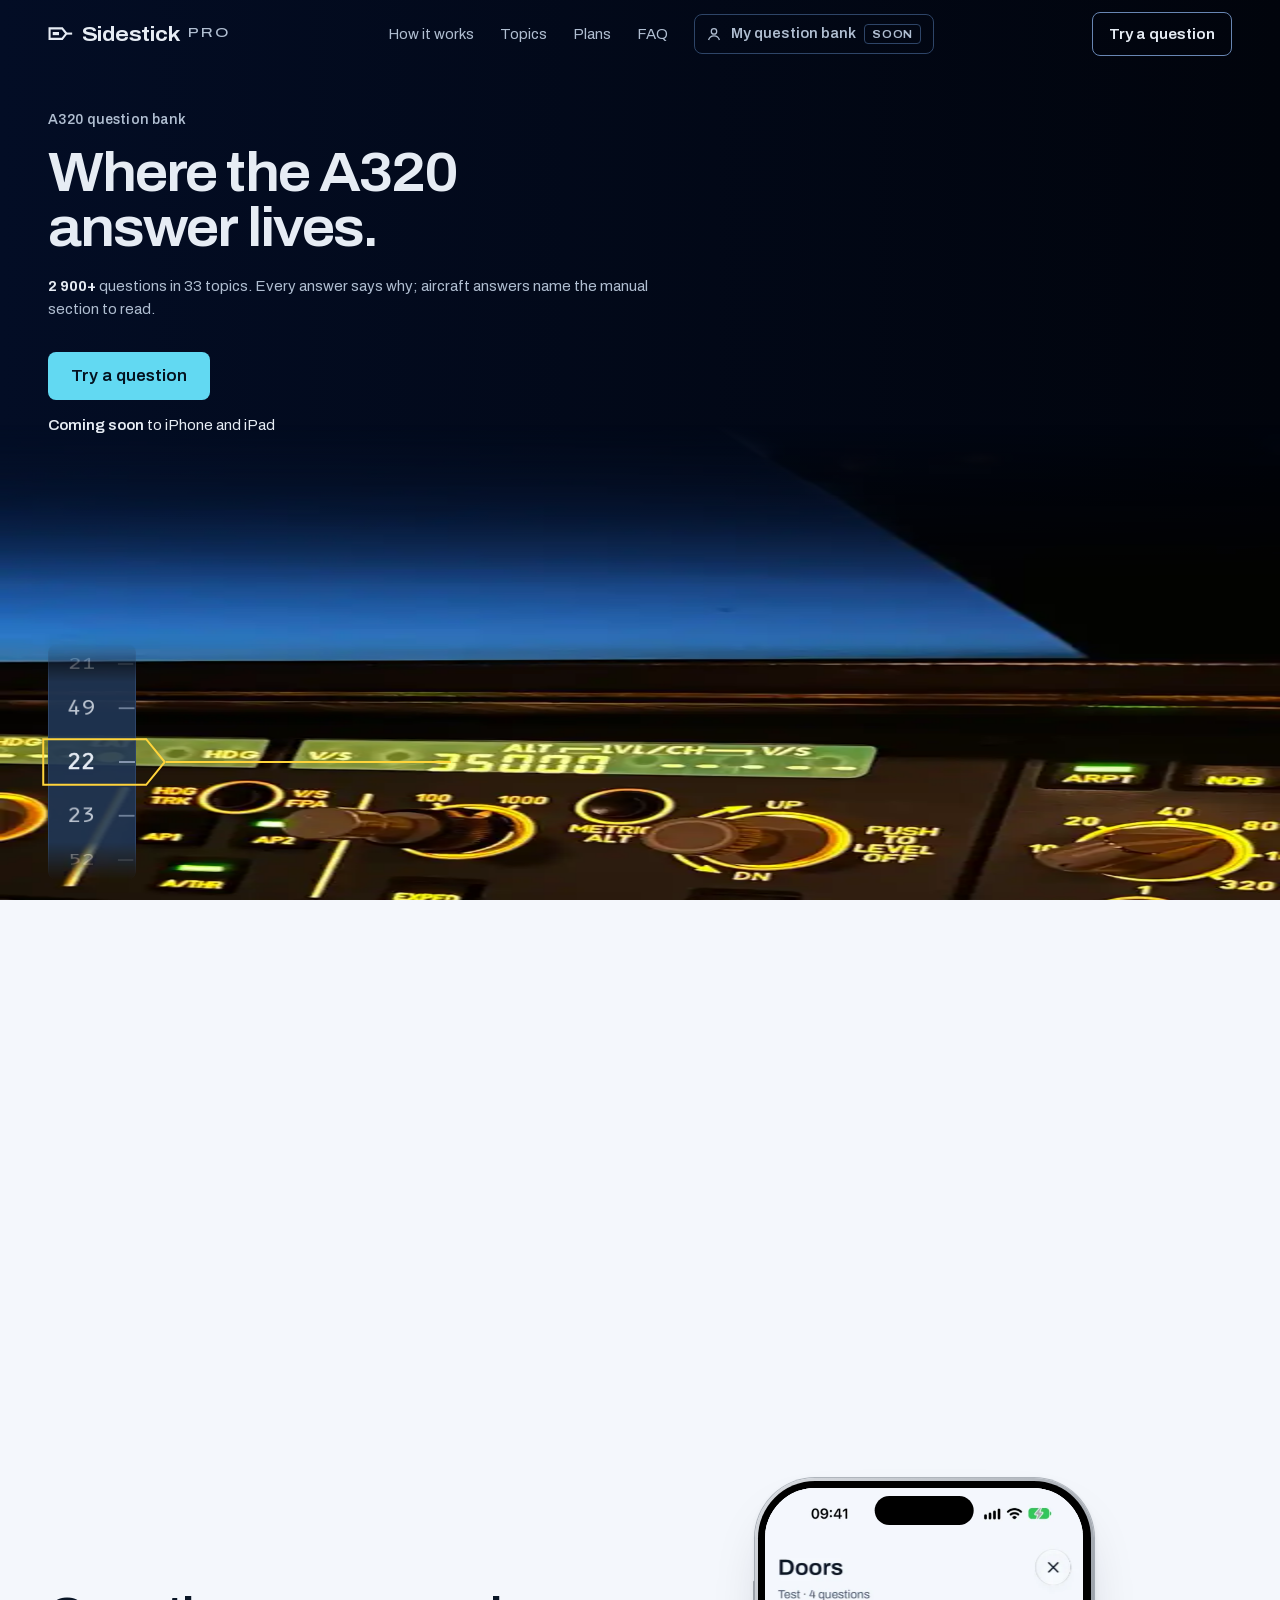
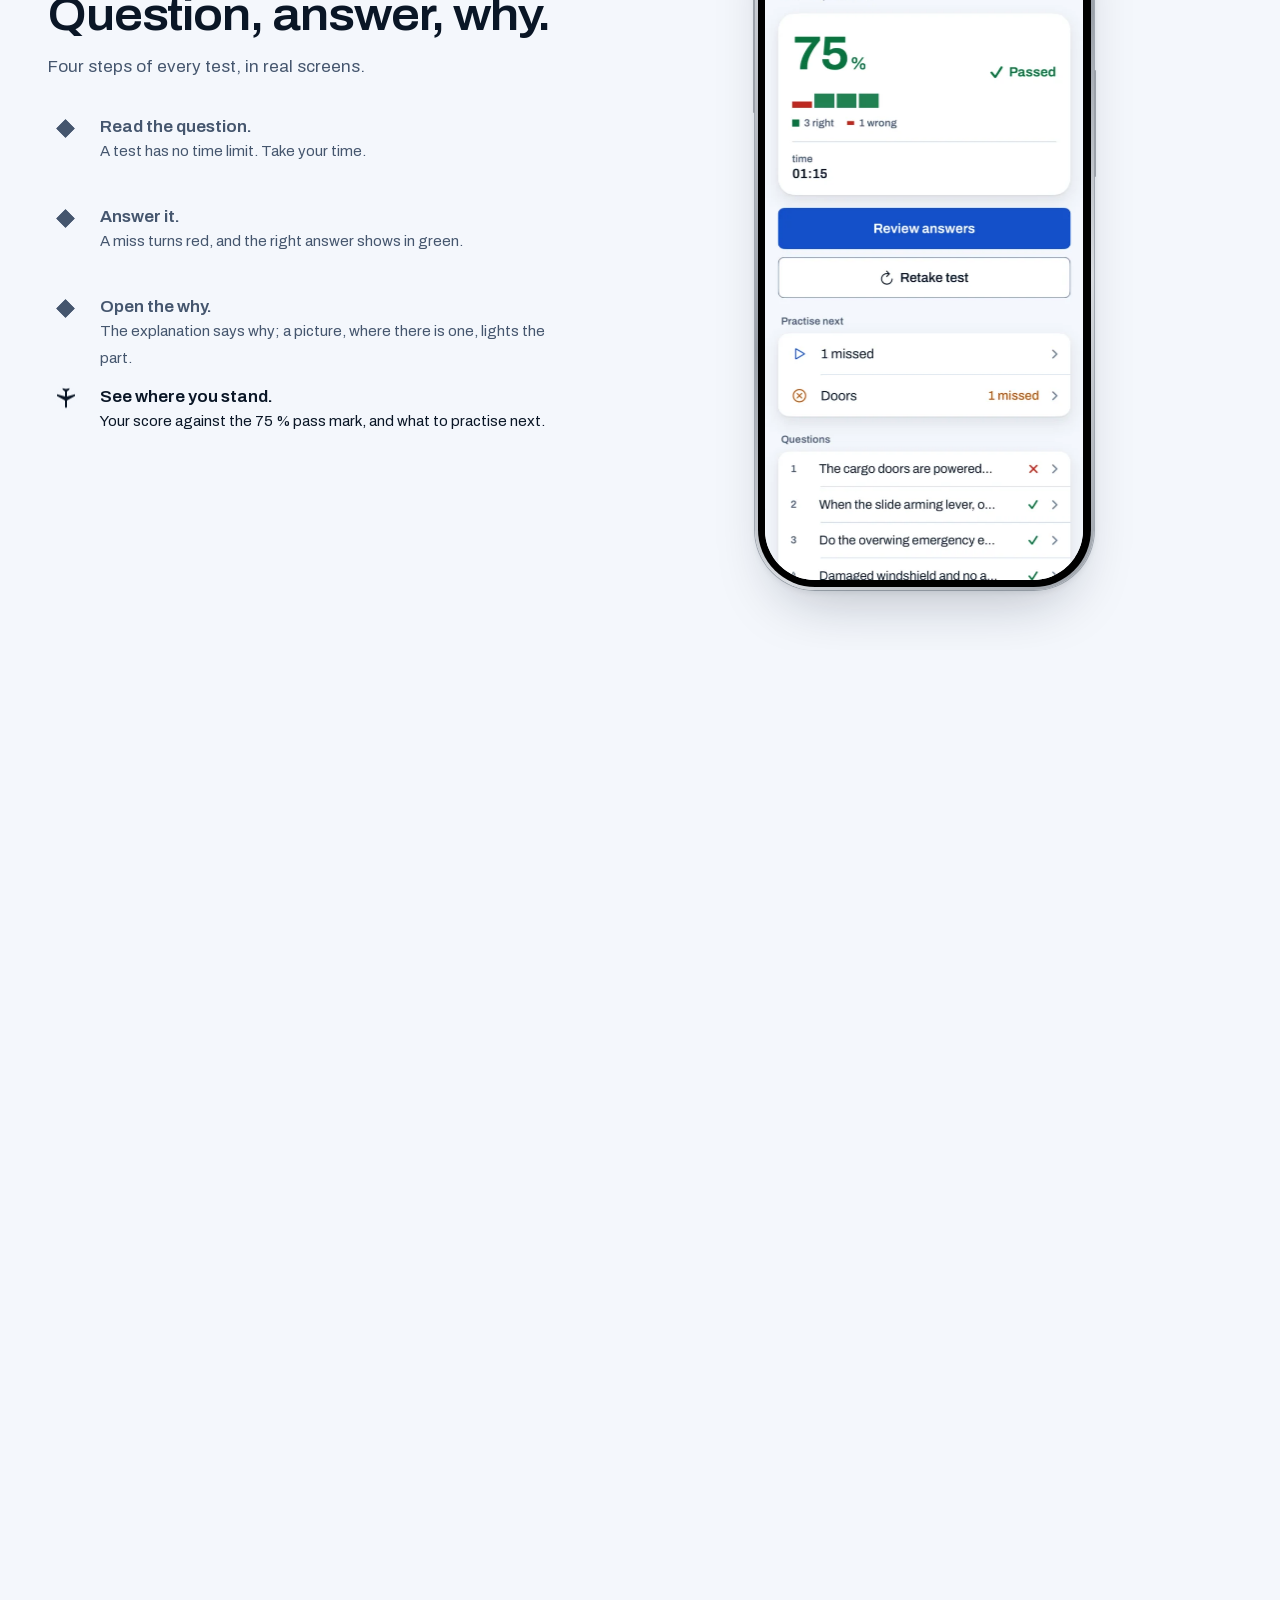
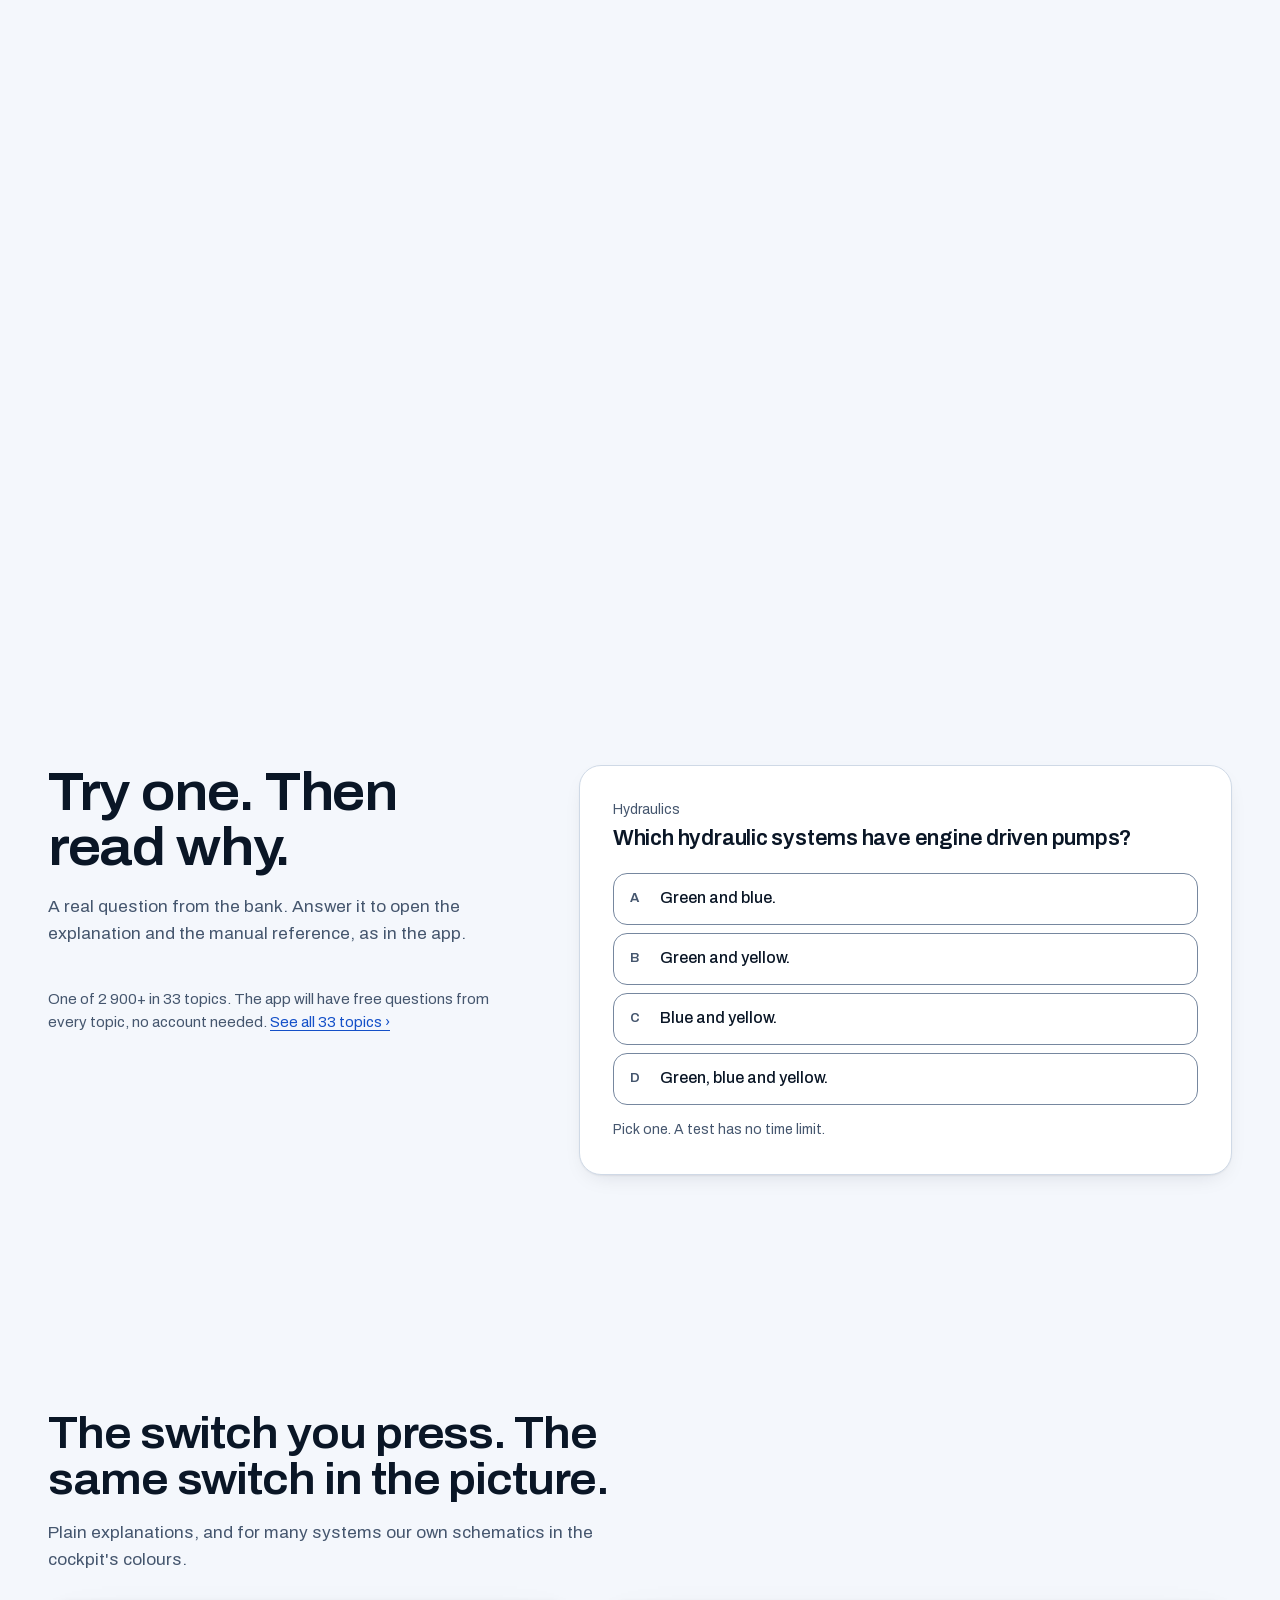
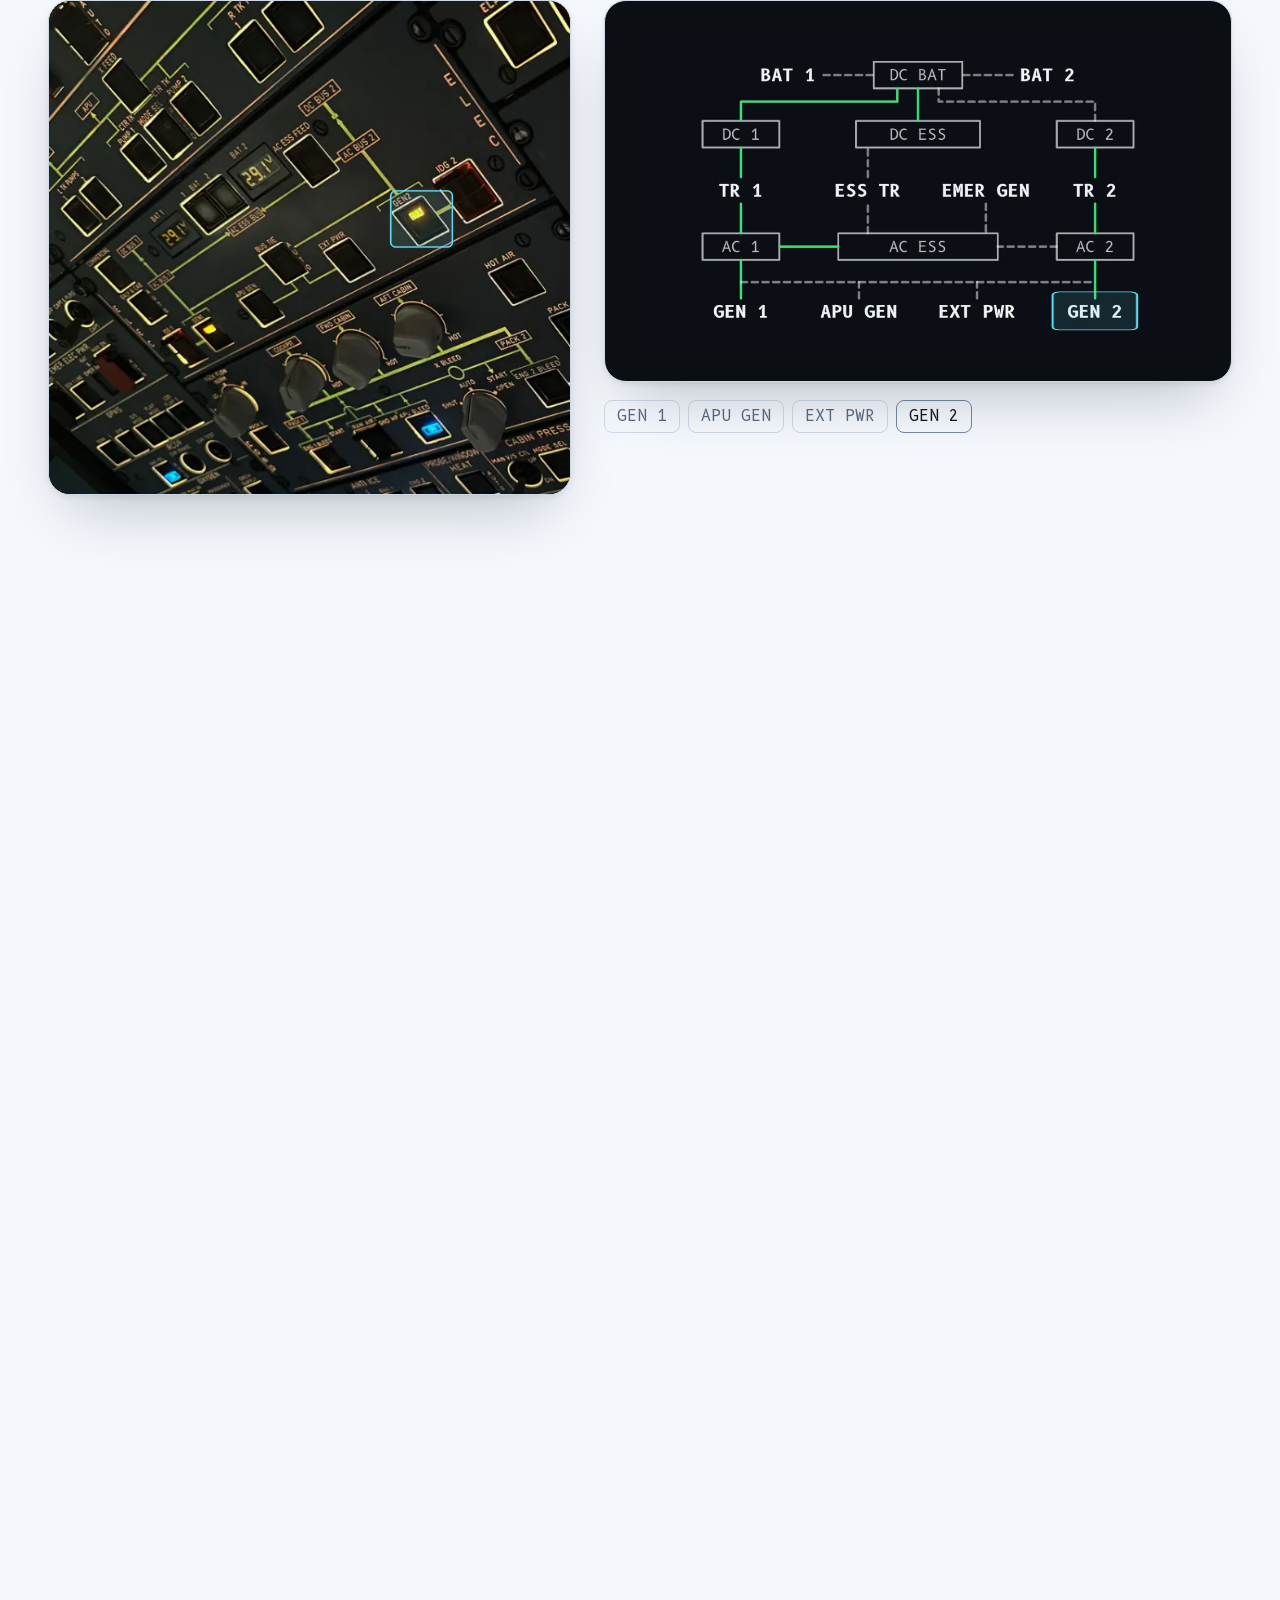
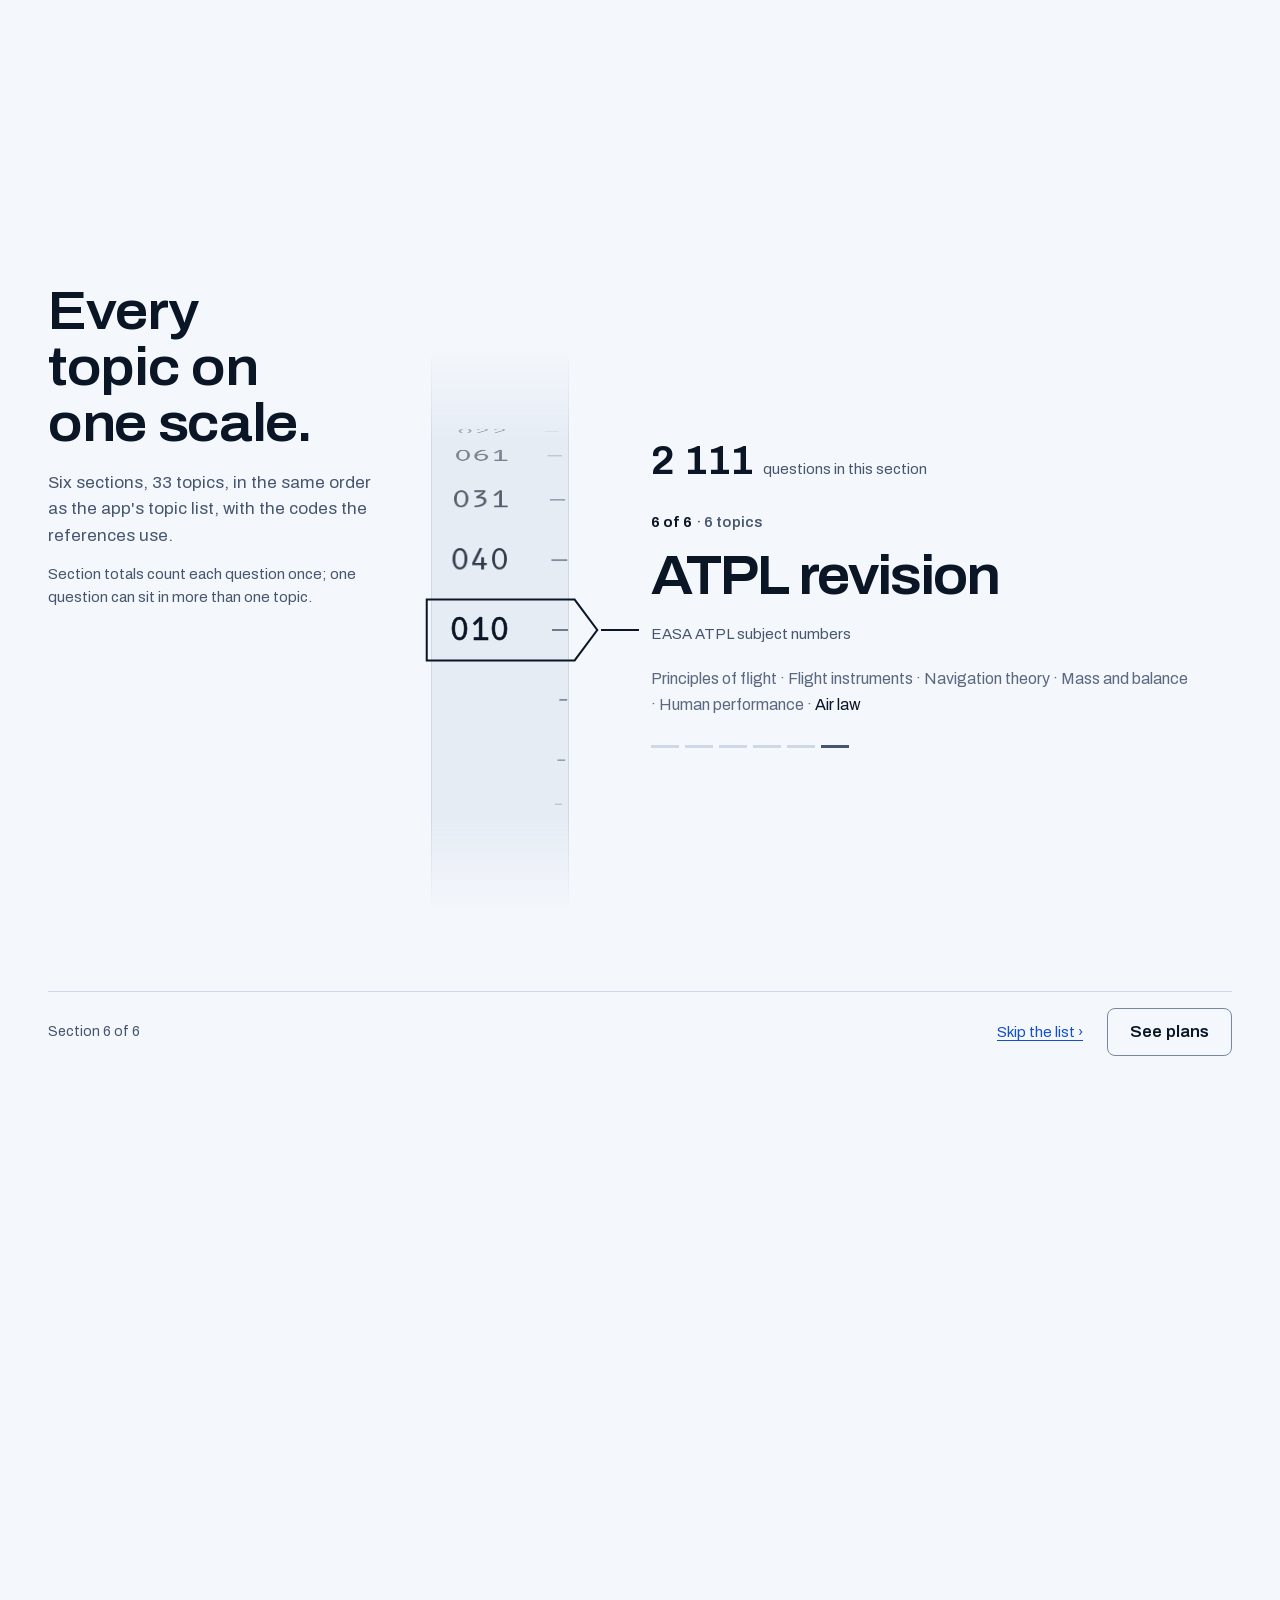
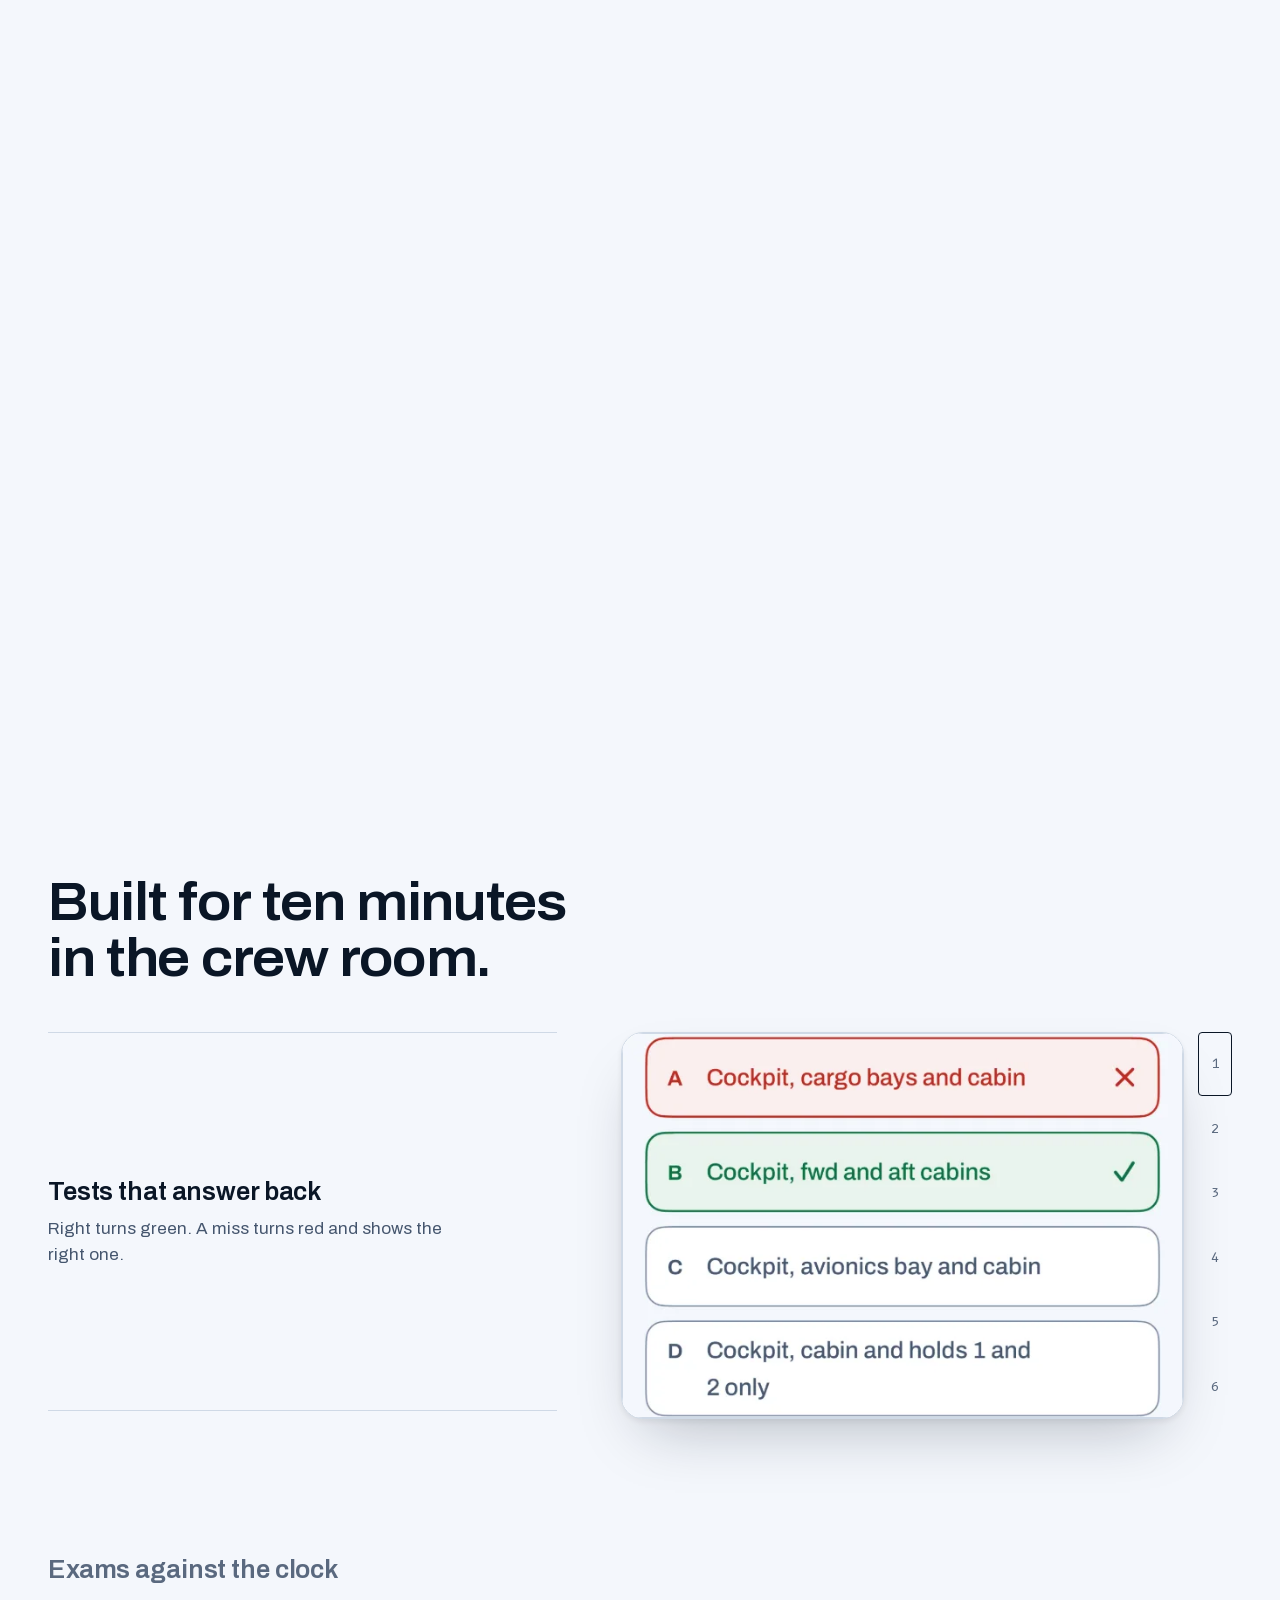
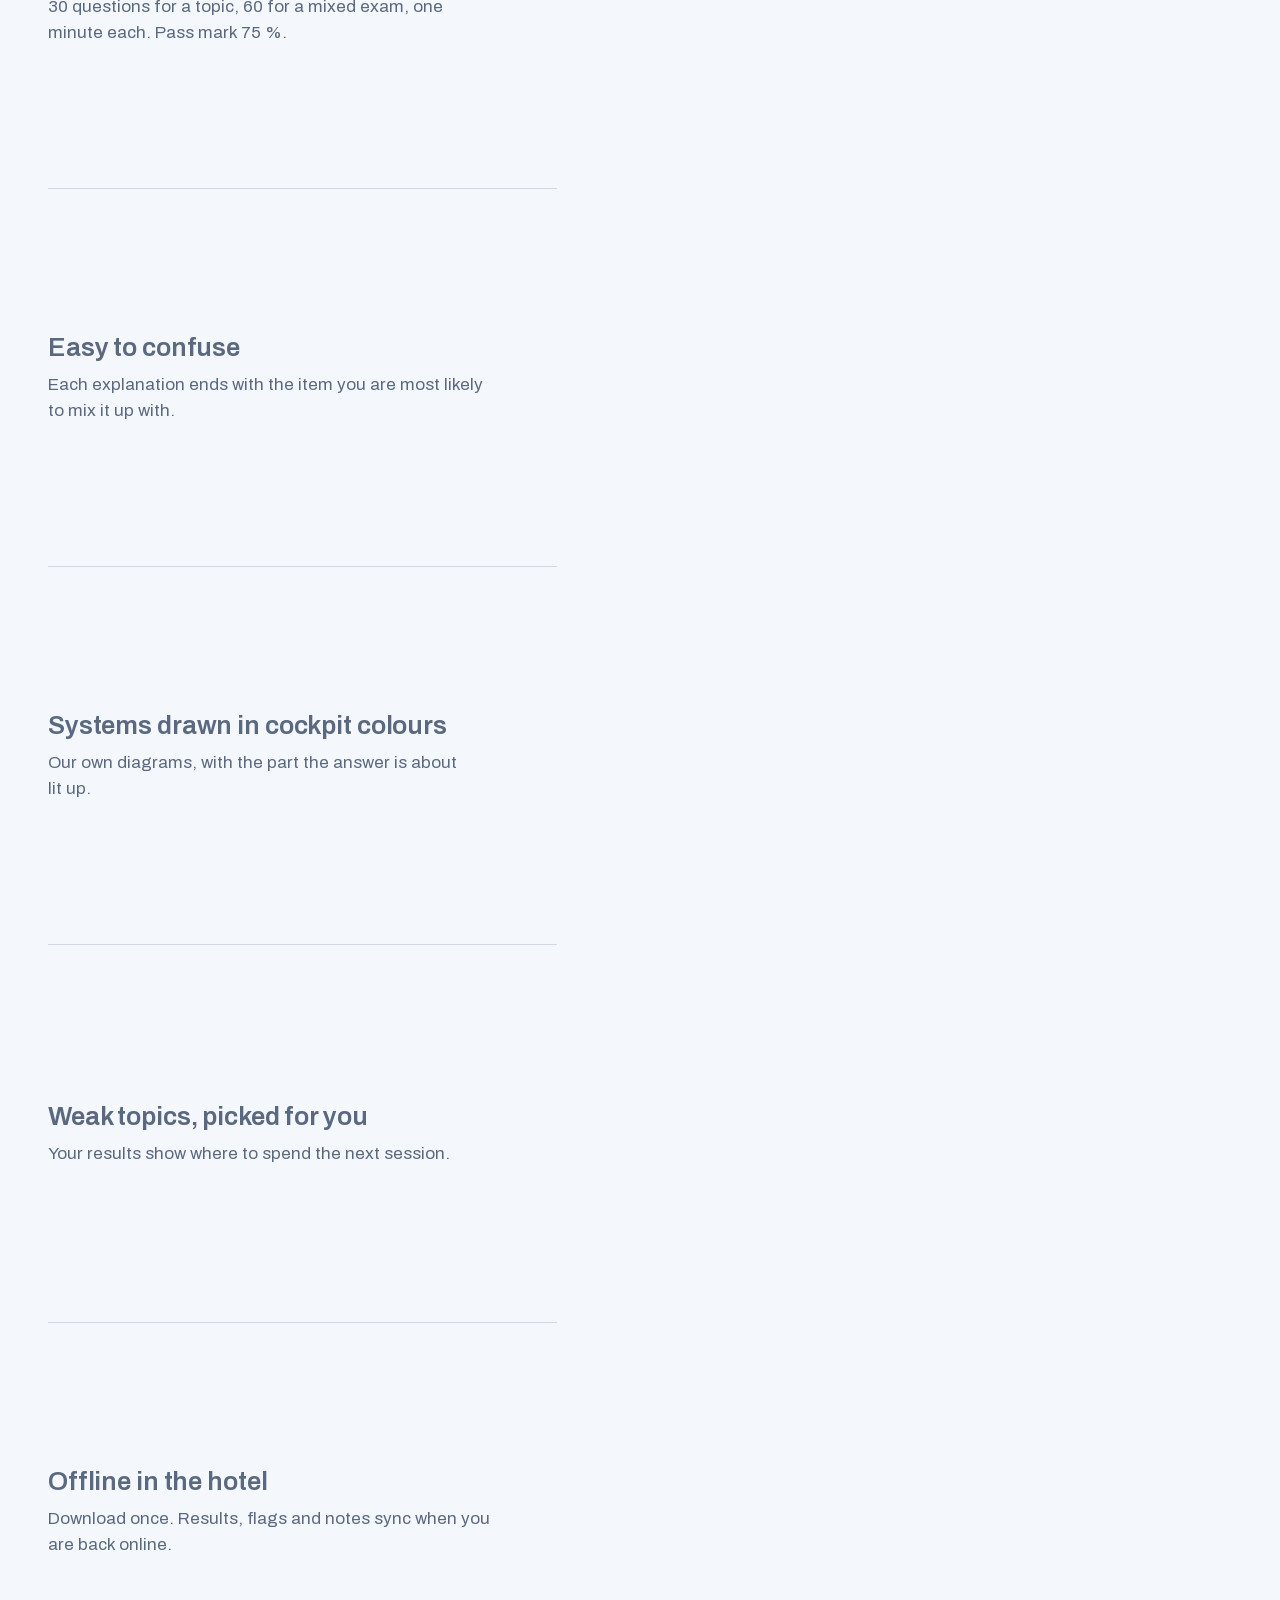
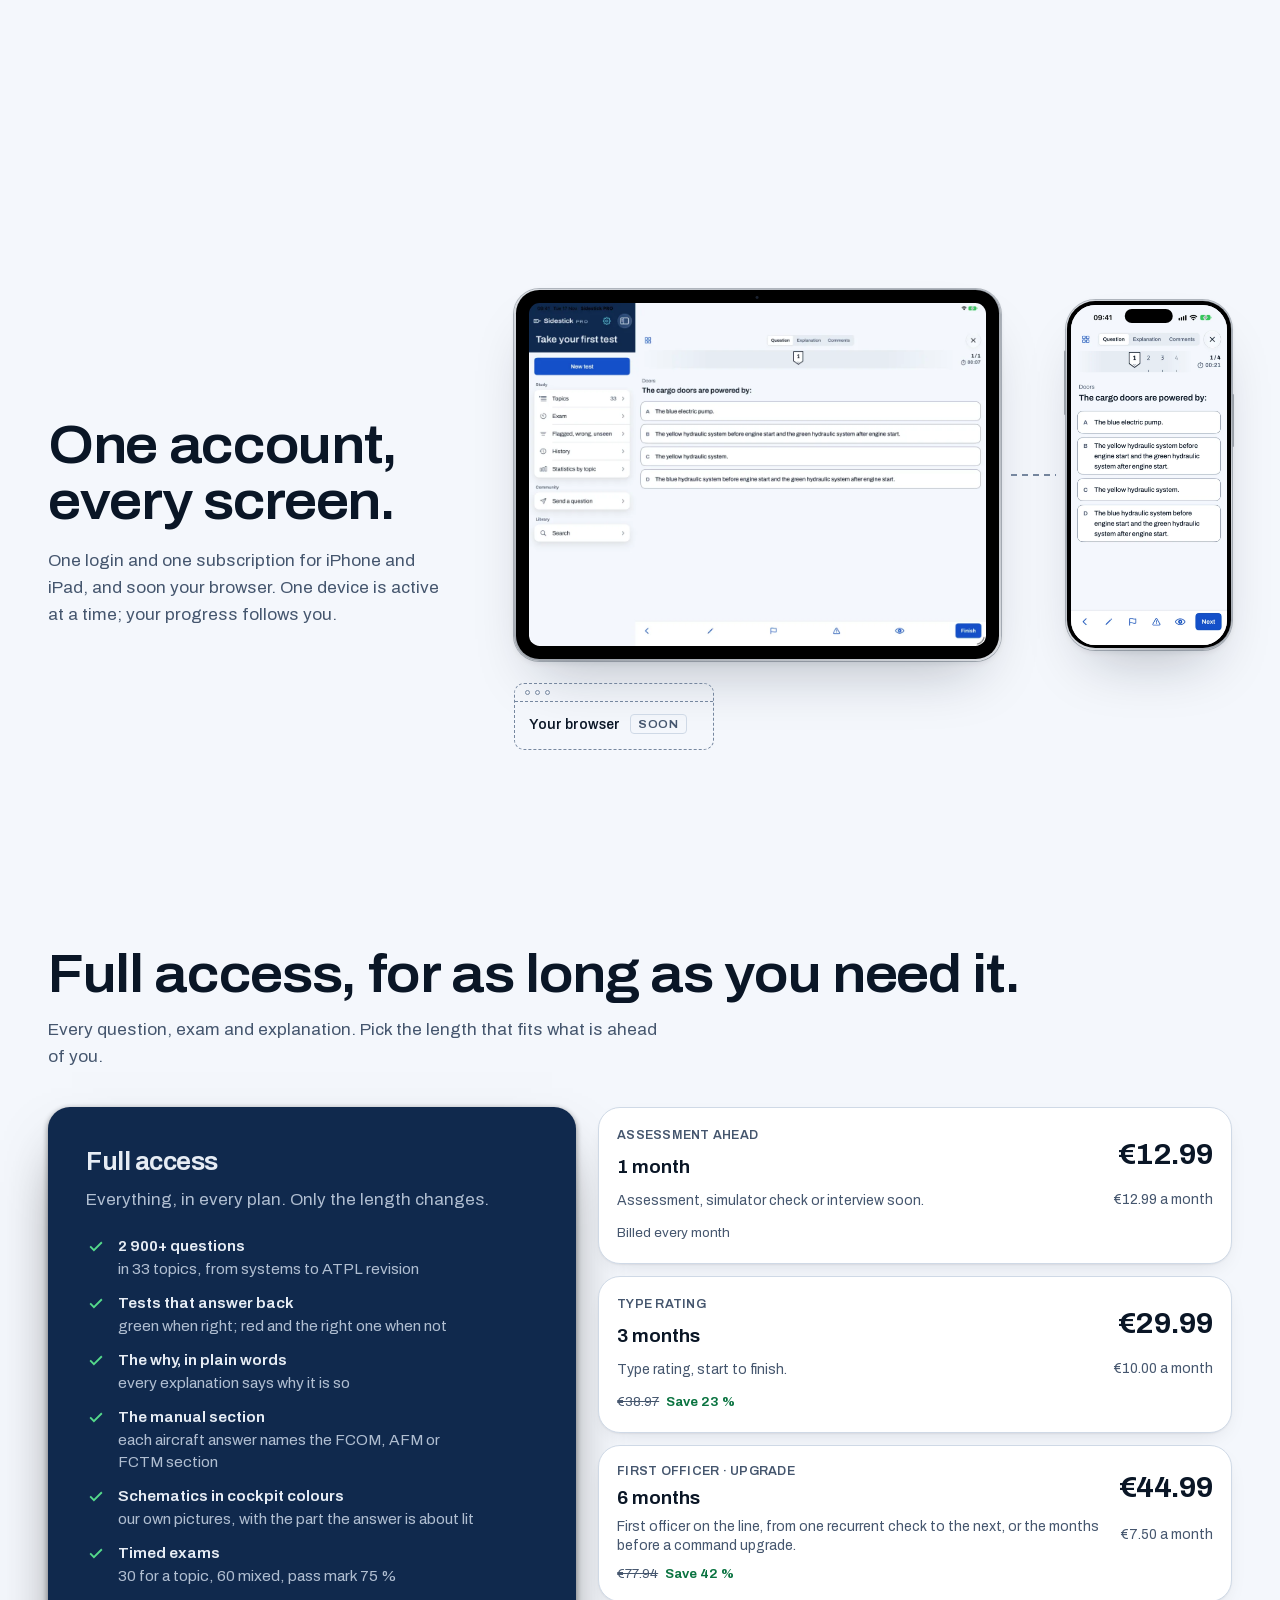
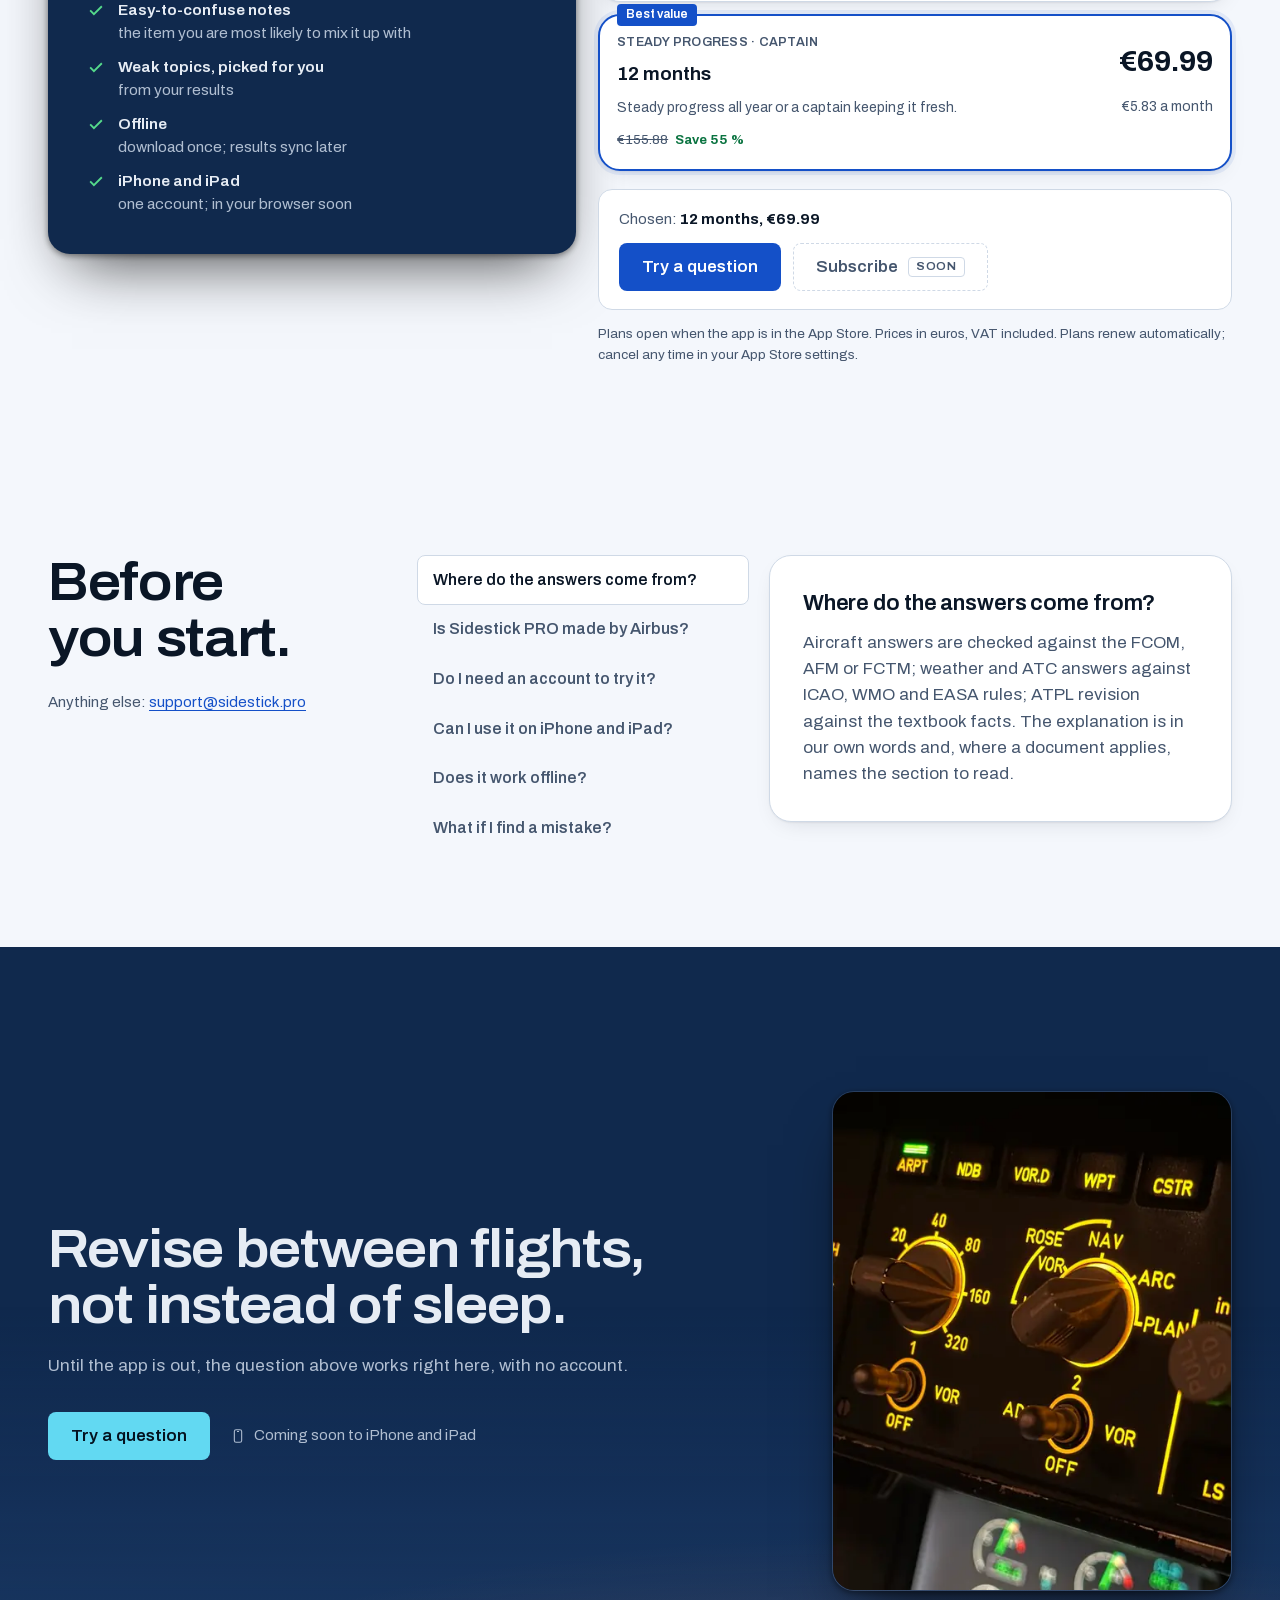
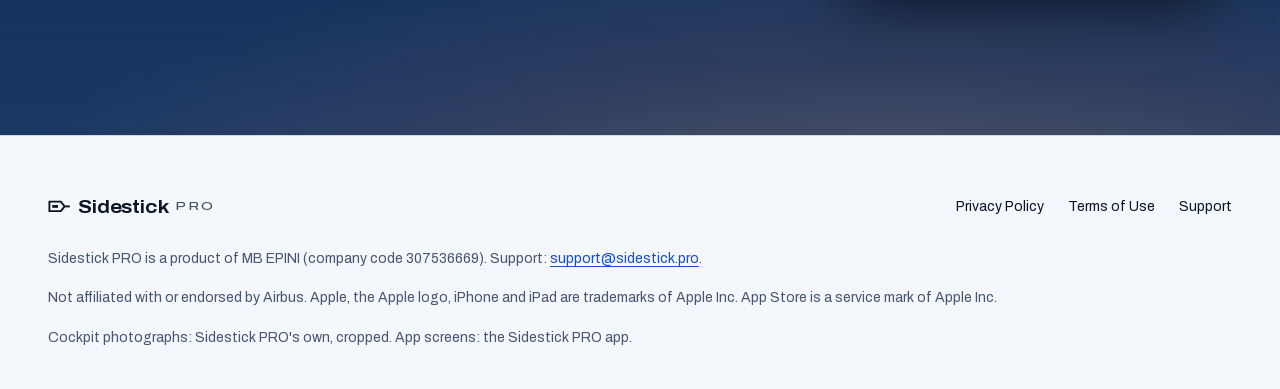
==== commit 4068f065: "Publish site from a320-question-bank 515f1bb4" ====
--- a/index.html
+++ b/index.html
@@ -5,6 +5,7 @@
 <meta name="viewport" content="width=device-width, initial-scale=1, viewport-fit=cover">
 <title>Sidestick PRO – A320 question bank and exams</title>
 <meta name="description" content="Tests and timed exams for A320 pilots on iPhone and iPad. Every answer explains why; aircraft answers name the manual section to read. 2 900+ questions in 33 topics.">
+<meta name="color-scheme" content="dark light">
 <meta name="theme-color" content="#030d25">
 <meta property="og:title" content="Sidestick PRO – A320 question bank and exams">
 <meta property="og:description" content="Every answer explains why; aircraft answers name the manual section to read.">
@@ -19,10 +20,10 @@
 <link rel="apple-touch-icon" href="/apple-touch-icon.png">
 <link rel="preload" href="assets/fonts/Archivo-latin.woff2" as="font" type="font/woff2" crossorigin>
 <link rel="preload" as="image" type="image/webp" media="(max-width: 700px)" imagesrcset="assets/img/fcu-dusk-phone-640.webp 640w, assets/img/fcu-dusk-phone-800.webp 800w" imagesizes="100vw" fetchpriority="high">
-<link rel="preload" as="image" type="image/webp" media="(min-width: 701px)" imagesrcset="assets/img/fcu-dusk-640.webp 640w, assets/img/fcu-dusk-1080.webp 1080w, assets/img/fcu-dusk-1600.webp 1600w" imagesizes="100vw" fetchpriority="high">
+<link rel="preload" as="image" type="image/webp" media="(min-width: 701px)" imagesrcset="assets/img/fcu-dusk-640.webp 640w, assets/img/fcu-dusk-1080.webp 1080w, assets/img/fcu-dusk-1600.webp 1600w, assets/img/fcu-dusk-2400.webp 2400w" imagesizes="100vw" fetchpriority="high">
 <link rel="stylesheet" href="assets/brand.css">
 <link rel="stylesheet" href="assets/home.css">
-<script>document.documentElement.classList.add('js'); if (matchMedia('(prefers-reduced-motion: reduce)').matches) document.documentElement.classList.add('no-motion');</script>
+<script>document.documentElement.classList.add('js'); if (matchMedia('(prefers-reduced-motion: reduce)').matches) document.documentElement.classList.add('no-motion'); if (matchMedia('(max-height: 520px), (max-width: 260px)').matches) document.documentElement.classList.add('short');</script>
 <script src="assets/home.js" defer></script>
 </head>
 <body>
@@ -37,7 +38,7 @@
 <li><a href="#plans">Plans</a></li>
 <li><a href="#faq">FAQ</a></li>
 <li class="qb-li"><span class="qb" aria-disabled="true"><svg viewBox="0 0 24 24" fill="none" stroke="currentColor" stroke-width="1.7" aria-hidden="true"><circle cx="12" cy="8.5" r="3.6"/><path d="M4.8 20c.9-3.6 3.7-5.6 7.2-5.6s6.3 2 7.2 5.6"/></svg>My question bank <span class="soon">Soon</span></span></li>
-<li class="menu-note">In your browser soon. Coming soon to iPhone and iPad.</li>
+<li class="menu-note">Coming soon to iPhone, iPad and your browser.</li>
 </ul></nav>
 <div class="end">
 <a class="btn btn-quiet try-btn" href="#try">Try a question</a>
@@ -73,23 +74,23 @@
 <div class="copy">
 <h2 id="how-h">Question, answer, why.</h2>
 <p class="lead">Four steps of every test, in real screens.</p>
-<ol class="steps-sr vh"><li>Read the question. A test has no time limit. Take your time. Screen: A question in a test, before it is answered.</li><li>Answer it. A miss turns red, and the right answer shows in green. Screen: The same question answered: the chosen option red with a cross, the right one green with a tick.</li><li>Open the why. The explanation says why; the picture lights the part it is about. Screen: The explanation: the answer, a short explanation and the hydraulic picture with the cargo doors lit.</li><li>See where you stand. Your score against the 75 % pass mark, and what to practise next. Screen: The result: 75 %, passed, with the missed questions to practise next.</li></ol>
+<ol class="steps-sr vh"><li>Read the question. A test has no time limit. Take your time. Screen: A question in a test, before it is answered.</li><li>Answer it. A miss turns red, and the right answer shows in green. Screen: The same question answered: the chosen option red with a cross, the right one green with a tick.</li><li>Open the why. The explanation says why; a picture, where there is one, lights the part. Screen: The explanation: the answer, a short explanation and the hydraulic picture with the cargo doors lit.</li><li>See where you stand. Your score against the 75 % pass mark, and what to practise next. Screen: The result: 75 %, passed, with the missed questions to practise next.</li></ol>
 <div class="fpl" aria-hidden="true"><span class="track"></span><span class="flown"></span><span class="ac"><svg viewBox="0 0 24 24" fill="currentColor" aria-hidden="true"><path d="M12 1.5c-.6 0-1 .6-1 1.4V9l-8 4.5v1.8l8-2.4v5.2l-2.4 1.8v1.4l3.4-.8 3.4.8v-1.4L13 18.1v-5.2l8 2.4v-1.8L13 9V2.9c0-.8-.4-1.4-1-1.4z"/></svg></span><ol class="wps">
 <li class="wp"><b>Read the question.</b><span>A test has no time limit. Take your time.</span></li>
 <li class="wp"><b>Answer it.</b><span>A miss turns red, and the right answer shows in green.</span></li>
-<li class="wp"><b>Open the why.</b><span>The explanation says why; the picture lights the part it is about.</span></li>
+<li class="wp"><b>Open the why.</b><span>The explanation says why; a picture, where there is one, lights the part.</span></li>
 <li class="wp"><b>See where you stand.</b><span>Your score against the 75 % pass mark, and what to practise next.</span></li>
 </ol></div>
 </div>
 <div class="phone-slot" aria-hidden="true"><div class="iphone"><div class="glass"><div class="scr"><span class="island"></span><div class="sbar" aria-hidden="true"><img src="assets/screens/q-open.webp" alt="" width="600" height="1304" loading="lazy" decoding="async"></div><div class="film"><div class="frame-shot" data-s="1"><img src="assets/screens/q-open.webp" alt="A question in a test, before it is answered" width="600" height="1304" loading="lazy" decoding="async"></div><div class="frame-shot" data-s="2"><img src="assets/screens/q-wrong.webp" alt="The same question answered: the chosen option red with a cross, the right one green with a tick" width="600" height="1304" loading="lazy" decoding="async"></div><div class="frame-shot" data-s="3"><img src="assets/screens/q-why.webp" alt="The explanation: the answer, a short explanation and the hydraulic picture with the cargo doors lit" width="600" height="1304" loading="lazy" decoding="async"><span class="hl" style="--x:65.7%;--y:67.6%;--w:27.5%;--h:5.75%" aria-hidden="true"></span></div><div class="frame-shot" data-s="4"><img src="assets/screens/q-result.webp" alt="The result: 75 %, passed, with the missed questions to practise next" width="600" height="1304" loading="lazy" decoding="async"></div></div></div></div></div></div>
-<div class="mini" aria-hidden="true"><p><b>1 · Read the question.</b>A test has no time limit. Take your time.</p><p><b>2 · Answer it.</b>A miss turns red, and the right answer shows in green.</p><p><b>3 · Open the why.</b>The explanation says why; the picture lights the part it is about.</p><p><b>4 · See where you stand.</b>Your score against the 75 % pass mark, and what to practise next.</p></div>
+<div class="mini" aria-hidden="true"><p><b>1 · Read the question.</b>A test has no time limit. Take your time.</p><p><b>2 · Answer it.</b>A miss turns red, and the right answer shows in green.</p><p><b>3 · Open the why.</b>The explanation says why; a picture, where there is one, lights the part.</p><p><b>4 · See where you stand.</b>Your score against the 75 % pass mark, and what to practise next.</p></div>
 </div>
 </div>
 </div>
 <div class="wrap static-wrap"><ol class="steps4 static">
 <li><div class="iphone"><div class="glass"><div class="scr"><span class="island"></span><img src="assets/screens/q-open.webp" alt="A question in a test, before it is answered" width="600" height="1304" loading="lazy" decoding="async"></div></div></div><p class="cap"><b><span class="n">1</span>Read the question.</b>A test has no time limit. Take your time.</p></li>
 <li><div class="iphone"><div class="glass"><div class="scr"><span class="island"></span><img src="assets/screens/q-wrong.webp" alt="The same question answered: the chosen option red with a cross, the right one green with a tick" width="600" height="1304" loading="lazy" decoding="async"></div></div></div><p class="cap"><b><span class="n">2</span>Answer it.</b>A miss turns red, and the right answer shows in green.</p></li>
-<li><div class="iphone"><div class="glass"><div class="scr"><span class="island"></span><img src="assets/screens/q-why.webp" alt="The explanation: the answer, a short explanation and the hydraulic picture with the cargo doors lit" width="600" height="1304" loading="lazy" decoding="async"><span class="hl" style="--x:65.7%;--y:67.6%;--w:27.5%;--h:5.75%" aria-hidden="true"></span></div></div></div><p class="cap"><b><span class="n">3</span>Open the why.</b>The explanation says why; the picture lights the part it is about.</p></li>
+<li><div class="iphone"><div class="glass"><div class="scr"><span class="island"></span><img src="assets/screens/q-why.webp" alt="The explanation: the answer, a short explanation and the hydraulic picture with the cargo doors lit" width="600" height="1304" loading="lazy" decoding="async"><span class="hl" style="--x:65.7%;--y:67.6%;--w:27.5%;--h:5.75%" aria-hidden="true"></span></div></div></div><p class="cap"><b><span class="n">3</span>Open the why.</b>The explanation says why; a picture, where there is one, lights the part.</p></li>
 <li><div class="iphone"><div class="glass"><div class="scr"><span class="island"></span><img src="assets/screens/q-result.webp" alt="The result: 75 %, passed, with the missed questions to practise next" width="600" height="1304" loading="lazy" decoding="async"></div></div></div><p class="cap"><b><span class="n">4</span>See where you stand.</b>Your score against the 75 % pass mark, and what to practise next.</p></li>
 </ol></div>
 </section>
@@ -97,8 +98,8 @@
 <div class="wrap try-b">
 <div class="head">
 <h2 id="try-h">Try one. Then read why.</h2>
-<p class="lead">A real question from the bank. Answer it, and the explanation and the manual reference open, as in the app.</p>
-<p class="more">One of 2&nbsp;900+ in 33 topics. <span>The app brings free questions from every topic, no account needed. <a href="#topics">See all 33 topics&nbsp;›</a></span></p>
+<p class="lead">A real question from the bank. Answer it to open the explanation and the manual reference, as in the app.</p>
+<p class="more">One of 2&nbsp;900+ in 33 topics. <span>The app will have free questions from every topic, no account needed. <a href="#topics">See all 33 topics&nbsp;›</a></span></p>
 </div>
 <div class="qcard" id="chain">
 <p class="q-topic">Hydraulics</p>
@@ -128,7 +129,7 @@
 <div class="pp-pin"><div class="pp-stage"><div class="wrap">
 <div class="head">
 <h2 id="pp-h">The switch you press. The same switch in the picture.</h2>
-<p class="lead">Explanations are simple and clear, with schematics and graphics in the cockpit's colours.</p>
+<p class="lead">Plain explanations, and for many systems our own schematics in the cockpit's colours.</p>
 </div>
 <div class="pair" data-boxes='[{"photo":[27,63,9,8.4],"drawn":[11.5,82,15,12]},{"photo":[36,57.6,10,9],"drawn":[30.6,82,18,12]},{"photo":[52.4,47.4,10.6,10],"drawn":[51.5,82,18,12]},{"photo":[65.6,38.6,11.8,11.4],"drawn":[74,82,15,12]}]'>
 <figure class="photo">
@@ -140,7 +141,6 @@
 <div class="rt">
 <figure class="drawn"><div class="dw"><img src="assets/screens/elec-page.webp" width="1000" height="564" loading="lazy" decoding="async" alt="Our drawing of the A320 electrical system: batteries, DC and AC buses, transformer rectifiers, and GEN 1, APU GEN, EXT PWR and GEN 2"><span class="box" aria-hidden="true"><i><svg viewBox="0 0 100 100" preserveAspectRatio="none"><rect x="0" y="0" width="100" height="100" rx="8"/></svg></i></span></div></figure>
 <ul class="srcs" aria-label="The four power sources, named the same on the panel and in the picture"><li data-i="0">GEN 1</li><li data-i="1">APU GEN</li><li data-i="2">EXT PWR</li><li data-i="3">GEN 2</li></ul>
-<p class="same">Same switch, same name, in both places.</p>
 </div>
 </div>
 </div></div></div>
@@ -218,14 +218,14 @@
 <div class="head"><h2 id="feat-h">Built for ten minutes in the crew room.</h2></div>
 <div class="fb">
 <ul class="flist">
-<li class="feat-i"><h3>Tests that answer back</h3><p>Right turns green. A miss turns red and shows the right one.</p><div class="crop"><img class="lt" src="assets/screens/f-answer.webp" alt="Answer cards after a miss: the chosen one red, the right one green" width="640" height="440" loading="lazy" decoding="async"><img class="dk" src="assets/screens/f-answer-dark.webp" alt="Answer cards after a miss: the chosen one red, the right one green" width="640" height="440" loading="lazy" decoding="async"></div></li>
-<li class="feat-i"><h3>Exams against the clock</h3><p>30 questions for a topic, 60 for a mixed exam, one minute each. Pass mark 75&nbsp;%.</p><div class="crop"><img class="lt" src="assets/screens/f-exam.webp" alt="An exam question with the chosen answer marked in blue: no right or wrong until the exam is submitted" width="640" height="440" loading="lazy" decoding="async"><img class="dk" src="assets/screens/f-exam-dark.webp" alt="An exam question with the chosen answer marked in blue: no right or wrong until the exam is submitted" width="640" height="440" loading="lazy" decoding="async"></div></li>
+<li class="feat-i"><h3>Tests that answer back</h3><p>Right turns green. A miss turns red and shows the right one.</p><div class="crop"><img class="lt" src="assets/screens/f-answer.webp" srcset="assets/screens/f-answer.webp 640w, assets/screens/f-answer-1206.webp 1206w" sizes="(max-width: 900px) 92vw, 600px" alt="Answer cards after a miss: the chosen one red, the right one green" width="640" height="440" loading="lazy" decoding="async"><img class="dk" src="assets/screens/f-answer-dark.webp" srcset="assets/screens/f-answer-dark.webp 640w, assets/screens/f-answer-dark-1206.webp 1206w" sizes="(max-width: 900px) 92vw, 600px" alt="Answer cards after a miss: the chosen one red, the right one green" width="640" height="440" loading="lazy" decoding="async"></div></li>
+<li class="feat-i"><h3>Exams against the clock</h3><p>30 questions for a topic, 60 for a mixed exam, one minute each. Pass mark 75&nbsp;%.</p><div class="crop"><img class="lt" src="assets/screens/f-exam.webp" srcset="assets/screens/f-exam.webp 640w, assets/screens/f-exam-1206.webp 1206w" sizes="(max-width: 900px) 92vw, 600px" alt="An exam question with the chosen answer marked in blue: no right or wrong until the exam is submitted" width="640" height="440" loading="lazy" decoding="async"><img class="dk" src="assets/screens/f-exam-dark.webp" srcset="assets/screens/f-exam-dark.webp 640w, assets/screens/f-exam-dark-1206.webp 1206w" sizes="(max-width: 900px) 92vw, 600px" alt="An exam question with the chosen answer marked in blue: no right or wrong until the exam is submitted" width="640" height="440" loading="lazy" decoding="async"></div></li>
 <li class="feat-i"><h3>Easy to confuse</h3><p>Each explanation ends with the item you are most likely to mix it up with.</p><div class="crop confuse-box" aria-hidden="true"><div class="cbx"><b>Easy to confuse</b><p>Blue is the system without an engine pump: its electric pump and the RAT power it.</p></div></div></li>
-<li class="feat-i"><h3>Systems drawn in cockpit colours</h3><p>Our own diagrams, with the part the answer is about lit up.</p><div class="crop"><img class="lt" src="assets/screens/f-drawn.webp" alt="The hydraulic picture: green, blue and yellow systems, the cargo doors lit" width="640" height="440" loading="lazy" decoding="async"><img class="dk" src="assets/screens/f-drawn-dark.webp" alt="The hydraulic picture: green, blue and yellow systems, the cargo doors lit" width="640" height="440" loading="lazy" decoding="async"></div></li>
-<li class="feat-i"><h3>Weak topics, picked for you</h3><p>Your last 30 results show where to spend the next session.</p><div class="crop"><img class="lt" src="assets/screens/f-stats.webp" alt="Statistics by topic: the topics under 75 % first, each with its average" width="640" height="440" loading="lazy" decoding="async"><img class="dk" src="assets/screens/f-stats-dark.webp" alt="Statistics by topic: the topics under 75 % first, each with its average" width="640" height="440" loading="lazy" decoding="async"></div></li>
-<li class="feat-i"><h3>Offline in the hotel</h3><p>Download once. Results, flags and notes sync when you are back online.</p><div class="crop"><img class="lt" src="assets/screens/f-offline.webp" alt="The Home card that downloads all questions for offline use" width="640" height="440" loading="lazy" decoding="async"><img class="dk" src="assets/screens/f-offline-dark.webp" alt="The Home card that downloads all questions for offline use" width="640" height="440" loading="lazy" decoding="async"></div></li>
+<li class="feat-i"><h3>Systems drawn in cockpit colours</h3><p>Our own diagrams, with the part the answer is about lit up.</p><div class="crop"><img class="lt" src="assets/screens/f-drawn.webp" srcset="assets/screens/f-drawn.webp 640w, assets/screens/f-drawn-1206.webp 1206w" sizes="(max-width: 900px) 92vw, 600px" alt="The hydraulic picture: green, blue and yellow systems, the cargo doors lit" width="640" height="440" loading="lazy" decoding="async"><img class="dk" src="assets/screens/f-drawn-dark.webp" srcset="assets/screens/f-drawn-dark.webp 640w, assets/screens/f-drawn-dark-1206.webp 1206w" sizes="(max-width: 900px) 92vw, 600px" alt="The hydraulic picture: green, blue and yellow systems, the cargo doors lit" width="640" height="440" loading="lazy" decoding="async"></div></li>
+<li class="feat-i"><h3>Weak topics, picked for you</h3><p>Your results show where to spend the next session.</p><div class="crop"><img class="lt" src="assets/screens/f-stats.webp" srcset="assets/screens/f-stats.webp 640w, assets/screens/f-stats-1206.webp 1206w" sizes="(max-width: 900px) 92vw, 600px" alt="Statistics by topic: the topics under 75 % first, each with its average" width="640" height="440" loading="lazy" decoding="async"><img class="dk" src="assets/screens/f-stats-dark.webp" srcset="assets/screens/f-stats-dark.webp 640w, assets/screens/f-stats-dark-1206.webp 1206w" sizes="(max-width: 900px) 92vw, 600px" alt="Statistics by topic: the topics under 75 % first, each with its average" width="640" height="440" loading="lazy" decoding="async"></div></li>
+<li class="feat-i"><h3>Offline in the hotel</h3><p>Download once. Results, flags and notes sync when you are back online.</p><div class="crop"><img class="lt" src="assets/screens/f-offline.webp" srcset="assets/screens/f-offline.webp 640w, assets/screens/f-offline-1206.webp 1206w" sizes="(max-width: 900px) 92vw, 600px" alt="The Home card that downloads all questions for offline use" width="640" height="440" loading="lazy" decoding="async"><img class="dk" src="assets/screens/f-offline-dark.webp" srcset="assets/screens/f-offline-dark.webp 640w, assets/screens/f-offline-dark-1206.webp 1206w" sizes="(max-width: 900px) 92vw, 600px" alt="The Home card that downloads all questions for offline use" width="640" height="440" loading="lazy" decoding="async"></div></li>
 </ul>
-<div class="fside" aria-hidden="true"><div class="fframe"><div class="slide on"><div class="crop"><img class="lt" src="assets/screens/f-answer.webp" alt="Answer cards after a miss: the chosen one red, the right one green" width="640" height="440" loading="lazy" decoding="async"><img class="dk" src="assets/screens/f-answer-dark.webp" alt="Answer cards after a miss: the chosen one red, the right one green" width="640" height="440" loading="lazy" decoding="async"></div></div><div class="slide"><div class="crop"><img class="lt" src="assets/screens/f-exam.webp" alt="An exam question with the chosen answer marked in blue: no right or wrong until the exam is submitted" width="640" height="440" loading="lazy" decoding="async"><img class="dk" src="assets/screens/f-exam-dark.webp" alt="An exam question with the chosen answer marked in blue: no right or wrong until the exam is submitted" width="640" height="440" loading="lazy" decoding="async"></div></div><div class="slide"><div class="crop confuse-box" aria-hidden="true"><div class="cbx"><b>Easy to confuse</b><p>Blue is the system without an engine pump: its electric pump and the RAT power it.</p></div></div></div><div class="slide"><div class="crop"><img class="lt" src="assets/screens/f-drawn.webp" alt="The hydraulic picture: green, blue and yellow systems, the cargo doors lit" width="640" height="440" loading="lazy" decoding="async"><img class="dk" src="assets/screens/f-drawn-dark.webp" alt="The hydraulic picture: green, blue and yellow systems, the cargo doors lit" width="640" height="440" loading="lazy" decoding="async"></div></div><div class="slide"><div class="crop"><img class="lt" src="assets/screens/f-stats.webp" alt="Statistics by topic: the topics under 75 % first, each with its average" width="640" height="440" loading="lazy" decoding="async"><img class="dk" src="assets/screens/f-stats-dark.webp" alt="Statistics by topic: the topics under 75 % first, each with its average" width="640" height="440" loading="lazy" decoding="async"></div></div><div class="slide"><div class="crop"><img class="lt" src="assets/screens/f-offline.webp" alt="The Home card that downloads all questions for offline use" width="640" height="440" loading="lazy" decoding="async"><img class="dk" src="assets/screens/f-offline-dark.webp" alt="The Home card that downloads all questions for offline use" width="640" height="440" loading="lazy" decoding="async"></div></div></div><div class="idx"><i>1</i><i>2</i><i>3</i><i>4</i><i>5</i><i>6</i><span class="rb"></span></div></div>
+<div class="fside" aria-hidden="true"><div class="fframe"><div class="slide on"><div class="crop"><img class="lt" src="assets/screens/f-answer.webp" srcset="assets/screens/f-answer.webp 640w, assets/screens/f-answer-1206.webp 1206w" sizes="(max-width: 900px) 92vw, 600px" alt="Answer cards after a miss: the chosen one red, the right one green" width="640" height="440" loading="lazy" decoding="async"><img class="dk" src="assets/screens/f-answer-dark.webp" srcset="assets/screens/f-answer-dark.webp 640w, assets/screens/f-answer-dark-1206.webp 1206w" sizes="(max-width: 900px) 92vw, 600px" alt="Answer cards after a miss: the chosen one red, the right one green" width="640" height="440" loading="lazy" decoding="async"></div></div><div class="slide"><div class="crop"><img class="lt" src="assets/screens/f-exam.webp" srcset="assets/screens/f-exam.webp 640w, assets/screens/f-exam-1206.webp 1206w" sizes="(max-width: 900px) 92vw, 600px" alt="An exam question with the chosen answer marked in blue: no right or wrong until the exam is submitted" width="640" height="440" loading="lazy" decoding="async"><img class="dk" src="assets/screens/f-exam-dark.webp" srcset="assets/screens/f-exam-dark.webp 640w, assets/screens/f-exam-dark-1206.webp 1206w" sizes="(max-width: 900px) 92vw, 600px" alt="An exam question with the chosen answer marked in blue: no right or wrong until the exam is submitted" width="640" height="440" loading="lazy" decoding="async"></div></div><div class="slide"><div class="crop confuse-box" aria-hidden="true"><div class="cbx"><b>Easy to confuse</b><p>Blue is the system without an engine pump: its electric pump and the RAT power it.</p></div></div></div><div class="slide"><div class="crop"><img class="lt" src="assets/screens/f-drawn.webp" srcset="assets/screens/f-drawn.webp 640w, assets/screens/f-drawn-1206.webp 1206w" sizes="(max-width: 900px) 92vw, 600px" alt="The hydraulic picture: green, blue and yellow systems, the cargo doors lit" width="640" height="440" loading="lazy" decoding="async"><img class="dk" src="assets/screens/f-drawn-dark.webp" srcset="assets/screens/f-drawn-dark.webp 640w, assets/screens/f-drawn-dark-1206.webp 1206w" sizes="(max-width: 900px) 92vw, 600px" alt="The hydraulic picture: green, blue and yellow systems, the cargo doors lit" width="640" height="440" loading="lazy" decoding="async"></div></div><div class="slide"><div class="crop"><img class="lt" src="assets/screens/f-stats.webp" srcset="assets/screens/f-stats.webp 640w, assets/screens/f-stats-1206.webp 1206w" sizes="(max-width: 900px) 92vw, 600px" alt="Statistics by topic: the topics under 75 % first, each with its average" width="640" height="440" loading="lazy" decoding="async"><img class="dk" src="assets/screens/f-stats-dark.webp" srcset="assets/screens/f-stats-dark.webp 640w, assets/screens/f-stats-dark-1206.webp 1206w" sizes="(max-width: 900px) 92vw, 600px" alt="Statistics by topic: the topics under 75 % first, each with its average" width="640" height="440" loading="lazy" decoding="async"></div></div><div class="slide"><div class="crop"><img class="lt" src="assets/screens/f-offline.webp" srcset="assets/screens/f-offline.webp 640w, assets/screens/f-offline-1206.webp 1206w" sizes="(max-width: 900px) 92vw, 600px" alt="The Home card that downloads all questions for offline use" width="640" height="440" loading="lazy" decoding="async"><img class="dk" src="assets/screens/f-offline-dark.webp" srcset="assets/screens/f-offline-dark.webp 640w, assets/screens/f-offline-dark-1206.webp 1206w" sizes="(max-width: 900px) 92vw, 600px" alt="The Home card that downloads all questions for offline use" width="640" height="440" loading="lazy" decoding="async"></div></div></div><div class="idx"><i>1</i><i>2</i><i>3</i><i>4</i><i>5</i><i>6</i><span class="rb"></span></div></div>
 </div>
 </div>
 </section>
@@ -233,12 +233,12 @@
 <div class="wrap">
 <div class="copy">
 <h2 id="acct-h">One account, every screen.</h2>
-<p class="lead">One login. One subscription. iPhone and iPad; in your browser soon. One device is active at a time, and your progress follows you.</p>
+<p class="lead">One login and one subscription for iPhone and iPad, and soon your browser. One device is active at a time; your progress follows you.</p>
 </div>
 <div class="devs">
 <div class="ipad"><div class="glass"><div class="scr"><img class="lt" src="assets/screens/ipad-question.webp" alt="Sidestick PRO on iPad: a question with Question, Explanation and Comments tabs" width="1200" height="900" loading="lazy" decoding="async"><img class="dk" src="assets/screens/ipad-question-dark.webp" alt="Sidestick PRO on iPad: a question with Question, Explanation and Comments tabs" width="1200" height="900" loading="lazy" decoding="async"></div></div></div>
 <span class="link" aria-hidden="true"><i></i></span>
-<div class="iphone"><div class="glass"><div class="scr"><span class="island"></span><img class="lt" src="assets/screens/q-open.webp" alt="Sidestick PRO on iPhone: the same question, The cargo doors are powered by" width="600" height="1304" loading="lazy" decoding="async"><img class="dk" src="assets/screens/q-open-dark.webp" alt="Sidestick PRO on iPhone: the same question, The cargo doors are powered by" width="600" height="1304" loading="lazy" decoding="async"></div></div></div>
+<div class="iphone"><div class="glass"><div class="scr"><span class="island"></span><img class="lt" src="assets/screens/q-open.webp" alt="Sidestick PRO on iPhone: the same question, &quot;The cargo doors are powered by…&quot;" width="600" height="1304" loading="lazy" decoding="async"><img class="dk" src="assets/screens/q-open-dark.webp" alt="Sidestick PRO on iPhone: the same question, &quot;The cargo doors are powered by…&quot;" width="600" height="1304" loading="lazy" decoding="async"></div></div></div>
 <p class="brow"><span class="bar" aria-hidden="true"><i></i><i></i><i></i></span><span class="bl">Your browser</span><span class="soon">Soon</span></p>
 </div>
 </div>
@@ -247,13 +247,13 @@
 <div class="wrap">
 <div class="top">
 <h2 id="plans-h">Full access, for as long as you need it.</h2>
-<p class="lead">One level: every question, exam and explanation. Pick the length that fits what is ahead of you.</p>
+<p class="lead">Every question, exam and explanation. Pick the length that fits what is ahead of you.</p>
 </div>
 <div class="two">
 <div class="full navy">
 <h3>Full access</h3>
 <p class="sub">Everything, in every plan. Only the length changes.</p>
-<ul class="incl" id="incl"><li><svg viewBox="0 0 24 24" fill="none" stroke="currentColor" stroke-width="2.2" aria-hidden="true"><path d="m5 12.5 4.5 4.5L19 7.5"/></svg><p><b>2&nbsp;900+ questions</b><br><span>in 33 topics, from systems to ATPL revision</span></p></li><li><svg viewBox="0 0 24 24" fill="none" stroke="currentColor" stroke-width="2.2" aria-hidden="true"><path d="m5 12.5 4.5 4.5L19 7.5"/></svg><p><b>Tests that answer back</b><br><span>green when right; red and the right one when not</span></p></li><li><svg viewBox="0 0 24 24" fill="none" stroke="currentColor" stroke-width="2.2" aria-hidden="true"><path d="m5 12.5 4.5 4.5L19 7.5"/></svg><p><b>The why, in plain words</b><br><span>every explanation says why it is so</span></p></li><li><svg viewBox="0 0 24 24" fill="none" stroke="currentColor" stroke-width="2.2" aria-hidden="true"><path d="m5 12.5 4.5 4.5L19 7.5"/></svg><p><b>The manual section</b><br><span>each aircraft answer names the FCOM, AFM or FCTM section</span></p></li><li class="extra"><svg viewBox="0 0 24 24" fill="none" stroke="currentColor" stroke-width="2.2" aria-hidden="true"><path d="m5 12.5 4.5 4.5L19 7.5"/></svg><p><b>Schematics in cockpit colours</b><br><span>our own pictures, with the part the answer is about lit</span></p></li><li class="extra"><svg viewBox="0 0 24 24" fill="none" stroke="currentColor" stroke-width="2.2" aria-hidden="true"><path d="m5 12.5 4.5 4.5L19 7.5"/></svg><p><b>Timed exams</b><br><span>30 for a topic, 60 mixed, pass mark 75&nbsp;%</span></p></li><li class="extra"><svg viewBox="0 0 24 24" fill="none" stroke="currentColor" stroke-width="2.2" aria-hidden="true"><path d="m5 12.5 4.5 4.5L19 7.5"/></svg><p><b>Easy-to-confuse notes</b><br><span>the item you are most likely to mix it up with</span></p></li><li class="extra"><svg viewBox="0 0 24 24" fill="none" stroke="currentColor" stroke-width="2.2" aria-hidden="true"><path d="m5 12.5 4.5 4.5L19 7.5"/></svg><p><b>Weak topics, picked for you</b><br><span>from your last 30 results</span></p></li><li class="extra"><svg viewBox="0 0 24 24" fill="none" stroke="currentColor" stroke-width="2.2" aria-hidden="true"><path d="m5 12.5 4.5 4.5L19 7.5"/></svg><p><b>Offline</b><br><span>download once; results sync later</span></p></li><li class="extra"><svg viewBox="0 0 24 24" fill="none" stroke="currentColor" stroke-width="2.2" aria-hidden="true"><path d="m5 12.5 4.5 4.5L19 7.5"/></svg><p><b>iPhone and iPad</b><br><span>one account; in your browser soon</span></p></li></ul>
+<ul class="incl" id="incl"><li><svg viewBox="0 0 24 24" fill="none" stroke="currentColor" stroke-width="2.2" aria-hidden="true"><path d="m5 12.5 4.5 4.5L19 7.5"/></svg><p><b>2&nbsp;900+ questions</b><br><span>in 33 topics, from systems to ATPL revision</span></p></li><li><svg viewBox="0 0 24 24" fill="none" stroke="currentColor" stroke-width="2.2" aria-hidden="true"><path d="m5 12.5 4.5 4.5L19 7.5"/></svg><p><b>Tests that answer back</b><br><span>green when right; red and the right one when not</span></p></li><li><svg viewBox="0 0 24 24" fill="none" stroke="currentColor" stroke-width="2.2" aria-hidden="true"><path d="m5 12.5 4.5 4.5L19 7.5"/></svg><p><b>The why, in plain words</b><br><span>every explanation says why it is so</span></p></li><li><svg viewBox="0 0 24 24" fill="none" stroke="currentColor" stroke-width="2.2" aria-hidden="true"><path d="m5 12.5 4.5 4.5L19 7.5"/></svg><p><b>The manual section</b><br><span>each aircraft answer names the FCOM, AFM or FCTM section</span></p></li><li class="extra"><svg viewBox="0 0 24 24" fill="none" stroke="currentColor" stroke-width="2.2" aria-hidden="true"><path d="m5 12.5 4.5 4.5L19 7.5"/></svg><p><b>Schematics in cockpit colours</b><br><span>our own pictures, with the part the answer is about lit</span></p></li><li class="extra"><svg viewBox="0 0 24 24" fill="none" stroke="currentColor" stroke-width="2.2" aria-hidden="true"><path d="m5 12.5 4.5 4.5L19 7.5"/></svg><p><b>Timed exams</b><br><span>30 for a topic, 60 mixed, pass mark 75&nbsp;%</span></p></li><li class="extra"><svg viewBox="0 0 24 24" fill="none" stroke="currentColor" stroke-width="2.2" aria-hidden="true"><path d="m5 12.5 4.5 4.5L19 7.5"/></svg><p><b>Easy-to-confuse notes</b><br><span>the item you are most likely to mix it up with</span></p></li><li class="extra"><svg viewBox="0 0 24 24" fill="none" stroke="currentColor" stroke-width="2.2" aria-hidden="true"><path d="m5 12.5 4.5 4.5L19 7.5"/></svg><p><b>Weak topics, picked for you</b><br><span>from your results</span></p></li><li class="extra"><svg viewBox="0 0 24 24" fill="none" stroke="currentColor" stroke-width="2.2" aria-hidden="true"><path d="m5 12.5 4.5 4.5L19 7.5"/></svg><p><b>Offline</b><br><span>download once; results sync later</span></p></li><li class="extra"><svg viewBox="0 0 24 24" fill="none" stroke="currentColor" stroke-width="2.2" aria-hidden="true"><path d="m5 12.5 4.5 4.5L19 7.5"/></svg><p><b>iPhone and iPad</b><br><span>one account; in your browser soon</span></p></li></ul>
 <button class="more6" type="button" aria-expanded="false" aria-controls="incl">and 6 more</button>
 </div>
 <div>
@@ -276,7 +276,7 @@
 <details open><summary>Where do the answers come from?<svg viewBox="0 0 24 24" fill="none" stroke="currentColor" stroke-width="2" aria-hidden="true"><path d="M12 5v14M5 12h14"/></svg></summary><p>Aircraft answers are checked against the FCOM, AFM or FCTM; weather and ATC answers against ICAO, WMO and EASA rules; ATPL revision against the textbook facts. The explanation is in our own words and, where a document applies, names the section to read.</p></details>
 <details><summary>Is Sidestick PRO made by Airbus?<svg viewBox="0 0 24 24" fill="none" stroke="currentColor" stroke-width="2" aria-hidden="true"><path d="M12 5v14M5 12h14"/></svg></summary><p>No. We are not affiliated with or endorsed by Airbus. The manuals are cited for reference only, by their section codes.</p></details>
 <details><summary>Do I need an account to try it?<svg viewBox="0 0 24 24" fill="none" stroke="currentColor" stroke-width="2" aria-hidden="true"><path d="M12 5v14M5 12h14"/></svg></summary><p>No. A set of free questions from every topic works without an account. You sign in only to buy full access.</p></details>
-<details><summary>Can I use it on iPhone and iPad?<svg viewBox="0 0 24 24" fill="none" stroke="currentColor" stroke-width="2" aria-hidden="true"><path d="M12 5v14M5 12h14"/></svg></summary><p>Yes, with one account; your browser follows. One device is active at a time, and your progress syncs to the others.</p></details>
+<details><summary>Can I use it on iPhone and iPad?<svg viewBox="0 0 24 24" fill="none" stroke="currentColor" stroke-width="2" aria-hidden="true"><path d="M12 5v14M5 12h14"/></svg></summary><p>Yes, with one account, and soon in your browser. One device is active at a time; your progress syncs to the others.</p></details>
 <details><summary>Does it work offline?<svg viewBox="0 0 24 24" fill="none" stroke="currentColor" stroke-width="2" aria-hidden="true"><path d="M12 5v14M5 12h14"/></svg></summary><p>Yes. The bank downloads once; tests, exams and explanations then work without a connection. Comments load when you are back online.</p></details>
 <details><summary>What if I find a mistake?<svg viewBox="0 0 24 24" fill="none" stroke="currentColor" stroke-width="2" aria-hidden="true"><path d="M12 5v14M5 12h14"/></svg></summary><p>Press the report button on the question and say what is wrong. Our team checks every report.</p></details>
 </div>
@@ -294,8 +294,8 @@
 </div>
 <figure class="ph">
 <picture>
-<source type="image/webp" srcset="assets/img/close-dome-640.webp 640w" sizes="(max-width: 1000px) 92vw, 480px">
-<img src="assets/img/close-dome-640.jpg" width="640" height="360" loading="lazy" decoding="async" alt="The overhead lighting and signs switches at night, the DOME switch among them">
+<source type="image/webp" srcset="assets/img/close-efis-480.webp 480w, assets/img/close-efis-960.webp 960w" sizes="(max-width: 456px) 92vw, (max-width: 1000px) 420px, 400px">
+<img src="assets/img/close-efis-480.jpg" srcset="assets/img/close-efis-480.jpg 480w, assets/img/close-efis-960.jpg 960w" sizes="(max-width: 456px) 92vw, (max-width: 1000px) 420px, 400px" width="480" height="600" loading="lazy" decoding="async" alt="The EFIS control panel at night: the ND range and mode knobs and the ARPT, NDB, VOR.D, WPT and CSTR buttons">
 </picture>
 </figure>
 </div>
--- a/assets/home.css
+++ b/assets/home.css
@@ -1 +1 @@
-*{box-sizing:border-box}:root{--sec-pad:clamp(72px,10.5vh,104px);--nav-h:68px;--ease-io:cubic-bezier(.77,0,.175,1);--sky-l:#030d25;--sky-r:#01040c;--alt-x:.352;--alt-y:.709;--ratio:.3707}@media (max-width: 700px){:root{--alt-x:.41;--alt-y:.696;--ratio:1.19375}}html{background:var(--ground);overscroll-behavior-y:none;scroll-padding-top:80px;-webkit-text-size-adjust:100%}body{margin:0;background:var(--ground);color:var(--ink);font:400 17px/1.55 var(--sans);overflow-x:clip}::selection{background:var(--action);color:var(--on-action)}a{color:var(--action);text-underline-offset:.22em;text-decoration-thickness:1px}:focus-visible{outline:2px solid var(--action);outline-offset:3px;border-radius:4px}img{display:block;max-width:100%}.wrap{width:min(1240px,100% - 2 * clamp(16px,4vw,48px));margin-inline:auto}.code{font-family:var(--mono)}h1,h2,h3{font-family:var(--sans);text-wrap:balance;margin:0}h2{font-size:clamp(32px,4.2vw,56px);font-weight:620;font-stretch:108%;letter-spacing:-.025em;line-height:1.04}h3{font-size:19px;font-weight:620;letter-spacing:-.005em;line-height:1.3}p{margin:0;text-wrap:pretty}.lead{color:var(--ink-2);font-size:clamp(17px,1.35vw,20px);line-height:1.55;max-width:34em}.skip{position:absolute;left:16px;top:-60px;z-index:60;padding:10px 14px;background:var(--action);color:var(--on-action);border-radius:var(--r-2)}.skip:focus{top:12px}main:focus{outline:none}.vh{position:absolute;width:1px;height:1px;overflow:hidden;clip-path:inset(50%);white-space:nowrap}.num{font-variant-numeric:tabular-nums}.dk{display:none !important}:root[data-theme="dark"] .lt{display:none !important}:root[data-theme="dark"] .dk{display:block !important}@media (prefers-color-scheme: dark){:root:not([data-theme="light"]) .lt{display:none !important}:root:not([data-theme="light"]) .dk{display:block !important}}.navy .lt{display:none !important}.navy .dk{display:block !important}.btn{display:inline-flex;align-items:center;justify-content:center;gap:10px;min-height:48px;padding:0 22px;border-radius:var(--r-2);font:600 16px/1 var(--sans);font-stretch:104%;text-decoration:none;border:1px solid transparent;cursor:pointer;white-space:nowrap;transition:transform .16s var(--ease-out),background-color .18s,border-color .18s,color .18s}.btn:active{transform:translateY(1px) scale(.97)}.btn-primary{background:var(--action);color:var(--on-action)}.btn-quiet{background:transparent;color:var(--ink);border-color:var(--edge)}@media (hover: hover) and (pointer: fine){.btn:hover{transform:translateY(-1px)}.btn-primary:hover{background:color-mix(in srgb,var(--action) 84%,var(--ink))}.btn-quiet:hover{border-color:var(--ink-2)}}.btn svg{width:18px;height:18px;flex:none}.store{display:inline-block;border-radius:var(--r-2);transition:transform .16s var(--ease-out)}.store img{height:52px;width:auto}.store:active{transform:translateY(1px) scale(.97)}.cta-note{color:var(--ink-2);font-size:15px}.cta-note b{color:var(--ink);font-weight:600}.nav{position:fixed;inset:0 0 auto;z-index:30;transition:background-color .3s,border-color .3s;border-bottom:1px solid transparent;color:var(--ink)}.nav[data-theme="light"]{color:var(--ink)}.nav.solid,.nav.open{background:color-mix(in srgb,var(--ground) 86%,transparent);-webkit-backdrop-filter:blur(14px) saturate(1.2);backdrop-filter:blur(14px) saturate(1.2);border-color:var(--line)}.nav .bar{display:flex;align-items:center;justify-content:space-between;height:var(--nav-h);gap:16px}.nav .wordmark{font-size:21px}.nav ul{display:flex;align-items:center;gap:26px;list-style:none;margin:0;padding:0}.nav ul a{position:relative;color:var(--ink-2);text-decoration:none;white-space:nowrap;font-size:15px;padding:12px 0;transition:color .2s}.nav ul a::after{content:"";position:absolute;left:0;right:0;bottom:6px;height:1px;background:var(--ink);transform:scaleX(0);transform-origin:0 50%;transition:transform .25s var(--ease-out)}@media (hover: hover) and (pointer: fine){.nav ul a:hover{color:var(--ink)}.nav ul a:hover::after{transform:scaleX(1)}}.nav .end{display:flex;gap:14px;align-items:center}.nav .btn{min-height:44px;padding:0 16px;font-size:15px}.nav .try-btn{display:inline-flex}.nav ul .qb-li{display:flex;align-items:center}.qb{display:inline-flex;align-items:center;gap:8px;height:40px;padding:0 12px 0 10px;border-radius:var(--r-2);border:1px solid var(--line);color:var(--ink-2);font-size:15px;font-weight:560;text-decoration:none;white-space:nowrap}.qb svg{width:18px;height:18px;flex:none}.qb[aria-disabled="true"]{cursor:default}.nav ul a.qb{color:var(--ink);border-color:var(--edge);padding:0 12px 0 10px;transition:border-color .18s,transform .16s var(--ease-out)}.nav ul a.qb::after{display:none}a.qb:active{transform:scale(.97)}@media (hover: hover) and (pointer: fine){.nav ul a.qb:hover{border-color:var(--ink-2)}}.soon{display:inline-flex;align-items:center;height:20px;padding:0 7px;border-radius:var(--r-1);border:1px solid var(--line);font:600 11px/1 var(--sans);letter-spacing:.06em;text-transform:uppercase;color:var(--ink-2);font-stretch:110%}.menu-note{display:none}.menu-btn{display:none;width:44px;padding:0 !important}.menu-btn .i-close,.nav.open .menu-btn .i-open{display:none}.nav.open .menu-btn .i-close{display:block}@media (max-width: 1060px){.nav .bar{gap:0}.nav .wordmark{margin-right:12px}.nav .end{margin-left:auto;gap:12px}.nav ul{display:none}.menu-btn{display:inline-flex}.nav.open ul{display:grid;position:absolute;left:0;right:0;top:var(--nav-h);gap:0;padding:8px clamp(16px,4vw,48px) 20px;background:var(--ground);border-bottom:1px solid var(--line)}.nav.open ul a{display:block;font-size:19px;color:var(--ink);padding:14px 0;border-top:1px solid var(--line)}.nav.open ul .qb-li{display:block;padding-top:16px;border-top:1px solid var(--line)}.nav.open ul .qb{display:flex;width:100%;height:52px;font-size:17px;border-top-width:1px}.nav.open ul a.qb{padding:0 14px 0 12px}.nav.open ul .qb .soon{margin-left:auto}.nav.open .menu-note{display:block;color:var(--ink-2);font-size:14px;padding-top:10px}}@media (max-width: 520px){.nav .wordmark{font-size:16px}.nav .btn{padding:0 10px}}@media (max-width: 420px){.nav .btn{font-size:14px}}@media (max-width: 359px){.nav .wordmark .pro{display:none}}@media (max-width: 319px){.nav .try-btn{display:none}}html:not(.js) .nav{position:absolute}html:not(.js) .menu-btn{display:none}.drum{position:absolute;inset:0;list-style:none;margin:0;padding:0}.drum li{position:absolute;left:0;right:0;top:var(--cy,50%);height:var(--ih,72px);margin-top:calc(var(--ih,72px) / -2);display:flex;align-items:center;padding:0 26px 0 18px;font:400 var(--fs,34px)/1 var(--mono);color:var(--ink);white-space:nowrap;backface-visibility:hidden;background:linear-gradient(var(--ink-3),var(--ink-3)) right 0 top 50% / 16px 2px no-repeat}.drum li.gap,.drum li.tick{font-size:0;background-size:8px 2px}.drum li.on{color:var(--ink);font-weight:400;-webkit-text-stroke:.6px currentColor}.strip{position:absolute;inset:0 30px 0 0;border-radius:var(--r-2);background:var(--ground-3);border:1px solid var(--line);overflow:hidden;-webkit-mask-image:linear-gradient(180deg,transparent,#000 16%,#000 84%,transparent);mask-image:linear-gradient(180deg,transparent,#000 16%,#000 84%,transparent)}.window{position:absolute;left:-6px;right:0;top:var(--cy,50%);height:calc(var(--ih,72px) - 8px);transform:translateY(-50%);pointer-events:none}.window svg{width:100%;height:100%;overflow:visible;display:block}.window path{fill:none;stroke:var(--ref);stroke-width:2;vector-effect:non-scaling-stroke}html:not(.js) .drum li{transform:translateY(calc(var(--o) * var(--ih,72px) * .92))}.hero{position:relative;isolation:isolate;container-type:inline-size;color:var(--ink);background:var(--panel)}.hero h1{font-size:clamp(38px,4.6vw,70px);font-weight:640;font-stretch:106%;letter-spacing:-.035em;line-height:.99;max-width:11.5em}.hero .lead{margin-top:24px;max-width:29em}.hero .fact{margin-top:20px;color:var(--ink-2);font-size:15px;max-width:34em}.hero .fact b{color:var(--ink);font-weight:650;font-variant-numeric:tabular-nums}.hero .actions{margin-top:30px;display:flex;gap:12px;flex-wrap:wrap;align-items:center}.hero .cta-note{margin-top:14px;color:var(--ink)}.hero-photo{display:block;position:relative}.hero-photo img{width:100%;height:auto;aspect-ratio:2576 / 955}@media (max-width: 700px){.hero-photo img{aspect-ratio:800 / 955}}.hero-tape{position:absolute;z-index:3;--ih:56px;--fs:22px;width:118px;height:236px}.hero-tape .strip{background:color-mix(in srgb,var(--ground-3) 90%,transparent);box-shadow:var(--shadow-2)}.hero-tape .line{position:absolute;top:var(--cy,50%);left:100%;height:2px;margin-top:-1px;background:var(--ref);transform-origin:0 50%}@media (max-width: 700px){.hero h1{font-size:clamp(33px,9.6vw,46px)}.hero .lead{font-size:17px;margin-top:16px}.hero .fact{margin-top:14px}.hero .actions{margin-top:22px}.hero .actions .btn{flex:1 1 auto;padding:0 14px}.hero .cta-note{font-size:14px}.hero-tape{--ih:40px;--fs:15px;width:64px;height:150px}.hero-tape .strip{inset:0 18px 0 0}.hero-tape .drum li{padding:0 18px 0 7px;background-size:9px 2px}}@media (max-width: 359px){.hero .actions{flex-direction:column;align-items:stretch}}:root .hero{background:linear-gradient(90deg,var(--sky-l),var(--sky-r));display:flex;flex-direction:column;min-height:100svh;padding-top:calc(var(--nav-h) + clamp(20px,4.5vh,64px));overflow:clip}:root .hero .text{position:relative;z-index:2}:root .hero .text > *{max-width:min(700px,50cqw)}:root .hero h1{font-size:clamp(38px,4.3vw,64px);max-width:min(700px,50cqw)}:root .hero .spacer{flex:1 0 24px}:root .hero-photo{margin-top:calc(-.5 * var(--ratio) * 100cqw);width:100%;z-index:1;-webkit-mask-image:linear-gradient(180deg,transparent,#000 34%);mask-image:linear-gradient(180deg,transparent,#000 34%)}:root .hero-tape{left:clamp(16px,4vw,48px);bottom:calc((1 - var(--alt-y)) * var(--ratio) * 100cqw - 118px)}:root .hero-tape .line{width:calc(var(--alt-x) * 100cqw - clamp(16px,4vw,48px) - 100%)}@media (max-width: 700px){:root .hero .text > *{max-width:none}:root .hero-photo{margin-top:calc(-.30 * min(var(--ratio) * 100cqw,48svh))}.hero-photo img{max-height:48svh;object-fit:cover;object-position:50% 100%}:root .hero-tape{left:10px;bottom:calc((1 - var(--alt-y)) * var(--ratio) * 100cqw - 75px)}:root .hero-tape .line{width:calc(var(--alt-x) * 100cqw - 10px - 100%)}}@media (min-width: 701px) and (max-height: 880px){:root .hero{padding-top:calc(var(--nav-h) + 8px)}:root .hero h1{font-size:clamp(34px,min(4.3vw,6.6vh),64px)}:root .hero .lead{margin-top:16px}:root .hero .fact{margin-top:12px}:root .hero .actions{margin-top:20px}:root .hero .cta-note{margin-top:10px}}@media (prefers-reduced-motion: no-preference){.js:not(.no-motion) .enter{animation:enter .6s var(--ease-out) both;animation-delay:var(--d,60ms)}:root.js:not(.no-motion) .hero-photo{animation:fade .6s var(--ease-out) both .1s}@keyframes enter{from{opacity:.01;transform:translateY(12px)}}@keyframes fade{from{opacity:.01}}}.hero .eyebrow{font-size:14px;font-weight:560;letter-spacing:.01em;color:var(--ink-2);margin-bottom:16px}.descent{position:relative;height:150svh}.descent > .hero{position:sticky;top:0;min-height:100svh}@media (max-width: 700px) and (max-height: 860px){:root .hero{padding-top:calc(var(--nav-h) + 14px)}.hero .eyebrow{margin-bottom:10px}:root .hero .fact{margin-top:10px}:root .hero .actions{margin-top:16px}:root .hero .cta-note{margin-top:10px}}@media (max-width: 700px) and (max-height: 600px){:root .hero h1{font-size:30px}}.descent .hero-photo img{transform-origin:calc(var(--alt-x) * 100%) calc(var(--alt-y) * 100%)}html:not(.js) .descent,.no-motion .descent,.save-data .descent{height:auto}html:not(.js) .descent > .hero,.no-motion .descent > .hero,.save-data .descent > .hero{position:relative;height:auto;min-height:100svh}section{position:relative}.screen{padding:var(--sec-pad) 0}.head{display:grid;gap:18px;margin-bottom:clamp(32px,5vh,56px)}.head h2{max-width:15em}:where(.iphone,.ipad){--rim-a:#4a4f57;--rim-b:#1c1f23;--rim-line:rgba(255,255,255,.14)}.iphone{--_w: var(--pw,300px);position:relative;flex:none;width:var(--_w);padding:calc(var(--_w) * .009);border-radius:calc(var(--_w) * .178);background:linear-gradient(135deg,var(--rim-a),var(--rim-b) 45%,var(--rim-a) 70%,var(--rim-b));box-shadow:0 0 0 1px var(--rim-line),var(--shadow-2)}:root[data-theme="light"] :is(.iphone,.ipad),[data-theme="light"] .iphone{--rim-a:#d9dce1;--rim-b:#9ba1a9;--rim-line:rgba(10,22,38,.28)}@media (prefers-color-scheme: light){:root:not([data-theme="dark"]) :is(.iphone,.ipad){--rim-a:#d9dce1;--rim-b:#9ba1a9;--rim-line:rgba(10,22,38,.28)}}.ipad{--_w: var(--padw,640px);position:relative;width:var(--_w);padding:calc(var(--_w) * .004);border-radius:calc(var(--_w) * .052);background:linear-gradient(135deg,var(--rim-a),var(--rim-b) 50%,var(--rim-a));box-shadow:0 0 0 1px var(--rim-line),var(--shadow-2)}.ipad .glass{position:relative;padding:calc(var(--_w) * .026);border-radius:calc(var(--_w) * .048);background:#000}.ipad .glass::before{content:"";position:absolute;left:50%;top:calc(var(--_w) * .011);width:calc(var(--_w) * .006);aspect-ratio:1;border-radius:50%;background:#1b2230;transform:translateX(-50%)}.ipad .scr{position:relative;overflow:hidden;border-radius:calc(var(--_w) * .022);aspect-ratio:1200 / 900;background:var(--ground)}.ipad .scr img{width:100%;height:100%;object-fit:cover}.iphone::before,.iphone::after{content:"";position:absolute;width:2px;border-radius:2px;background:var(--rim-b)}.iphone::before{left:-2px;top:22%;height:11%;box-shadow:0 calc(var(--_w) * -.16) 0 0 var(--rim-b)}.iphone::after{right:-2px;top:27%;height:15%}.iphone .glass{padding:calc(var(--_w) * .021);border-radius:calc(var(--_w) * .169);background:#000}.iphone .scr{position:relative;overflow:hidden;border-radius:calc(var(--_w) * .148);background:var(--ground);aspect-ratio:600 / 1304;isolation:isolate}.iphone .scr img{width:100%;height:100%;object-fit:cover;object-position:top}.iphone .island{position:absolute;z-index:5;left:50%;top:calc(var(--_w) * .024);width:31%;aspect-ratio:126 / 37;transform:translateX(-50%);border-radius:99px;background:#000}.hl{position:absolute;left:var(--x);top:var(--y);width:var(--w);height:var(--h);border-radius:7% / 15%;border:2px solid var(--sys-yellow);box-shadow:0 0 14px 2px color-mix(in srgb,var(--sys-yellow) 55%,transparent);opacity:0;pointer-events:none}.navy .hl,:root[data-theme="dark"] .hl{--sys-yellow:#F2CF4A}.hl.on{opacity:1}.reveal[data-theme="light"] .hl{--sys-yellow:#8A6A00}@media (prefers-reduced-motion: no-preference){.js:not(.no-motion) .hl.on{animation:pulse 2.1s var(--ease-in-out,ease-in-out) both}@keyframes pulse{0%{opacity:0}12%{opacity:1}28%{opacity:.2}44%{opacity:1}60%{opacity:.2}76%,100%{opacity:1}}}.reveal{background:var(--ground);color:var(--ink)}.pin{position:relative;height:calc(100svh + 3 * var(--step,60svh))}@media (max-width: 760px){.pin{--step:55svh}}.pin .stage{position:sticky;top:0;height:100svh;overflow:clip;background:var(--ground)}.pin .stage .wrap{height:100%;display:grid;grid-template-columns:minmax(0,5fr) minmax(0,6fr);gap:24px 56px;align-items:center;padding:calc(var(--nav-h) + 20px) 0 20px}.reveal h2{font-size:clamp(30px,3.6vw,52px)}.reveal .copy .lead{margin-top:14px;font-size:17px}.fpl{position:relative;margin-top:clamp(20px,4svh,40px);height:min(360px,44svh);padding-left:52px}.fpl .wps{list-style:none;margin:0;padding:0;height:100%;display:grid;grid-template-rows:repeat(4,1fr)}.fpl .track,.fpl .flown{position:absolute;left:17px;top:10px;bottom:10px;width:2px;background:var(--line)}.fpl .flown{background:var(--ink-2);transform-origin:50% 0;transform:scaleY(0)}.fpl .ac{position:absolute;z-index:2;left:6px;top:0;width:24px;height:24px;color:var(--ink);will-change:transform}.fpl .ac svg{width:100%;height:100%;display:block;transform:rotate(180deg)}.fpl .wp{position:relative;color:color-mix(in srgb,var(--ink-2) 88%,var(--ground));transition:color .25s}.fpl .wp::before{content:"";position:absolute;left:-41px;top:6px;width:11px;height:11px;transform:rotate(45deg);border:1.5px solid currentColor;background:var(--ground);transition:background-color .25s}.fpl .wp.past{color:var(--ink-2)}.fpl .wp.past::before{background:var(--ink-2)}.fpl .wp.on{color:var(--ink)}.fpl .wp b{display:block;font-size:17px;font-weight:620;line-height:1.3}.fpl .wp span{font-size:15px;line-height:1.4}.phone-slot{--pw:min(350px,calc((100svh - var(--nav-h) - 96px) * .46));display:grid;place-items:center;height:100%}.film{position:absolute;inset:0;display:flex;will-change:transform}.frame-shot{position:relative;flex:none;width:100%;height:100%}.sbar{position:absolute;z-index:4;left:0;right:0;top:0;height:6.4%;overflow:hidden}.sbar img{height:auto !important;aspect-ratio:600 / 1304}.mini{display:none}@media (max-width: 900px){.pin .stage .wrap{grid-template-columns:1fr;grid-template-rows:auto auto minmax(0,1fr) auto;gap:10px;align-items:stretch;padding:calc(var(--nav-h) + 14px) 0 14px}.reveal h2{font-size:clamp(26px,7.2vw,36px)}.reveal .copy .lead{display:none}.fpl{margin-top:12px;height:40px;padding:0}.fpl .wps{grid-template-rows:none;grid-template-columns:repeat(4,1fr)}.fpl .track,.fpl .flown{left:6px;right:6px;top:19px;bottom:auto;width:auto;height:2px}.fpl .flown{transform-origin:0 50%;transform:scaleX(0)}.fpl .ac{top:7px;left:0}.fpl .wp::before{left:1px;top:14px}.fpl .wp b,.fpl .wp span{display:none}.fpl .wp:last-child::before{left:auto;right:1px}.phone-slot{--pw:min(250px,calc((100svh - var(--nav-h) - 250px) * .46))}.mini{display:block;position:relative;height:66px;overflow:hidden}.mini p{position:absolute;inset:0;font-size:15px;color:var(--ink-2);line-height:1.4;will-change:transform,opacity}.mini p b{color:var(--ink);font-weight:620;display:block;font-size:16px}}@media (max-height: 560px) and (max-width: 900px){.mini{display:none}.phone-slot{--pw:min(220px,calc((100svh - var(--nav-h) - 120px) * .46))}}.reveal .static-wrap{display:none}.steps4{list-style:none;margin:0;padding:0;display:grid;grid-template-columns:repeat(4,minmax(0,1fr));gap:clamp(16px,2.4vw,32px)}.steps4 li{display:grid;gap:16px;align-content:start;justify-items:center}.steps4 .iphone{--pw:min(240px,100%)}.cap{color:var(--ink-2);font-size:15px;line-height:1.45;max-width:22em}.cap b{display:block;color:var(--ink);font-weight:620;font-size:16px;margin-bottom:2px}.cap .n{font-variant-numeric:tabular-nums;color:var(--ink-2);font-weight:560;margin-right:6px}@media (max-width: 900px){.steps4{grid-template-columns:repeat(2,minmax(0,1fr));row-gap:36px}}@media (max-width: 359px){.steps4{column-gap:12px}.cap{font-size:14px}}html:not(.js) .pin,.no-motion .pin,.save-data .pin{height:auto}html:not(.js) .pin .stage,.no-motion .pin .stage,.save-data .pin .stage{position:static;height:auto}html:not(.js) .pin .stage .wrap,.no-motion .pin .stage .wrap,.save-data .pin .stage .wrap{display:block;height:auto;padding:var(--sec-pad) 0 0}html:not(.js) :is(.fpl,.phone-slot,.mini),.no-motion :is(.fpl,.phone-slot,.mini),.save-data :is(.fpl,.phone-slot,.mini){display:none}html:not(.js) .reveal .copy .lead,.no-motion .reveal .copy .lead,.save-data .reveal .copy .lead{display:block}html:not(.js) .steps-sr,.no-motion .steps-sr,.save-data .steps-sr{display:none}html:not(.js) .reveal .static-wrap,.no-motion .reveal .static-wrap,.save-data .reveal .static-wrap{display:block;padding:40px 0 var(--sec-pad)}.try-b{display:grid;grid-template-columns:minmax(0,5fr) minmax(0,7fr);gap:32px 64px;align-items:start}.try-b .head{position:sticky;top:calc(var(--nav-h) + 32px);margin-bottom:0}.qcard{background:var(--ground-2);border:1px solid var(--line);border-radius:var(--r-4);box-shadow:var(--shadow-1);padding:clamp(20px,2.6vw,36px)}.step{display:flex;align-items:center;gap:10px;color:var(--ink-2);font-size:14px;font-weight:560;margin:22px 0 8px}.step:first-child{margin-top:0}.step svg{width:18px;height:18px;color:var(--ink-2)}.q-stem{font-size:clamp(20px,1.7vw,24px);font-weight:600;line-height:1.3;letter-spacing:-.01em;margin-top:4px}.q-topic{color:var(--ink-2);font-size:14px}.opts{list-style:none;margin:20px 0 0;padding:0;display:grid;gap:8px}.opt{width:100%;text-align:left;display:flex;align-items:center;gap:14px;min-height:52px;padding:12px 16px;border-radius:var(--r-3);border:1.5px solid var(--edge);background:var(--ground-2);color:var(--ink);font:500 16px/1.3 var(--sans);cursor:pointer;transition:border-color .2s,background-color .2s,transform .15s var(--ease-out)}@media (hover: hover) and (pointer: fine){.chain-free .opt:hover,#chain:not(.answered) .opt:hover{border-color:var(--ink-2)}}.opt:active{transform:scale(.985)}.opt .key{font:650 13px/1 var(--sans);color:var(--ink-2);width:16px}.opt .tick{margin-left:auto;width:20px;height:20px;opacity:0}.opt.right{border-color:var(--ok);background:var(--ok-tint);color:var(--ok)}.opt.right .tick,.opt.wrong .tick{opacity:1}.opt.wrong{border-color:var(--warn);background:var(--warn-tint);color:var(--warn)}.opt.right .key,.opt.wrong .key{color:inherit}.answered .opt{cursor:default}.answered .opt:active{transform:none}.hint{margin-top:14px;font-size:14px;color:var(--ink-2);min-height:1.4em}.answered .hint{color:var(--ink)}.rise{display:none}.rise .inner{margin-top:20px;padding-top:20px;border-top:1px solid var(--line)}.answered .rise{display:block}@media (prefers-reduced-motion: no-preference){.js:not(.no-motion) .answered .rise .inner{animation:rise-in .5s cubic-bezier(.32,.72,0,1) both}.js:not(.no-motion) .refrow[aria-expanded="true"] + .path > div{animation:path-in .2s var(--ease-out) both}@keyframes rise-in{from{opacity:0;transform:translateY(24px)}}@keyframes path-in{from{opacity:0;transform:translateY(-4px)}}}.why p{color:var(--ink);font-size:17px;line-height:1.6;max-width:38em}.why .confuse{max-width:none;margin-top:16px;padding:14px 16px;border-radius:var(--r-3);background:var(--ground-3);font-size:15px;line-height:1.45}.why .confuse b{display:block;color:var(--caution);font-weight:600;font-size:13px;margin-bottom:4px}.refrow{width:100%;display:flex;align-items:center;gap:10px;min-height:44px;padding:6px 0;background:none;border:0;color:var(--ink);font:400 17px/1.3 var(--sans);cursor:pointer;text-align:left}.refrow .chev{width:16px;height:16px;margin-left:auto;color:var(--ink-2);transition:transform .2s var(--ease-out)}.refrow[aria-expanded="true"] .chev{transform:rotate(90deg)}.path{display:none}.path > div{color:var(--ink-2);font-size:15px}.refrow[aria-expanded="true"] + .path{display:block}.qcard .note{margin-top:12px;font-size:13px;color:var(--ink-2)}.more{margin-top:22px;color:var(--ink-2);font-size:15px}@media (max-width: 1000px){.try-b{grid-template-columns:1fr}.try-b .head{position:static}}html:not(.js) .rise,html:not(.js) .path{display:block}html:not(.js) .refrow .chev{display:none}html:not(.js) .opt[data-ok="1"]{border-color:var(--ok);background:var(--ok-tint);color:var(--ok)}html:not(.js) .opt[data-ok="1"] .tick{opacity:1}.pp-pin{position:relative;height:calc(100svh + 3 * 45svh)}.pp-stage{position:sticky;top:0;height:100svh;overflow:clip;display:grid;align-content:center;padding-top:var(--nav-h);background:var(--ground)}.pp .head{margin-bottom:clamp(16px,3vh,36px)}.pp .head h2{max-width:18em;font-size:clamp(30px,3.4vw,48px)}.pp .pair{display:grid;grid-template-columns:minmax(0,5fr) minmax(0,6fr);gap:clamp(16px,2.6vw,40px);align-items:start}.pp figure{position:relative;margin:0;border-radius:var(--r-4);overflow:hidden;border:1px solid var(--line);box-shadow:var(--shadow-2);background:#0B0F14}.pp .photo{aspect-ratio:1080 / 1021;width:min(100%,calc((100svh - var(--nav-h) - 220px) * 1.0578));justify-self:end}.pp .photo img{width:100%;height:100%;object-fit:cover}.pp .drawn{padding:5%}.pp .dw{position:relative}.pp .dw img{width:100%;height:auto}.box{position:absolute;inset:0;pointer-events:none}.box i{position:absolute;left:0;top:0;width:100px;height:100px;transform-origin:0 0;will-change:transform}.box svg{width:100%;height:100%;overflow:visible;display:block}.box rect{fill:rgba(98,217,242,.12);stroke:#62D9F2;stroke-width:2.5;vector-effect:non-scaling-stroke}.pp .rt{container-type:inline-size}.srcs{list-style:none;margin:18px 0 0;padding:0;display:flex;flex-wrap:wrap;gap:8px}.srcs li{padding:8px 12px;border-radius:var(--r-2);border:1px solid var(--line);font:400 15px/1 var(--mono);color:var(--ink-2);transition:color .2s,border-color .2s}.js:not(.no-motion):not(.save-data) .srcs li{color:color-mix(in srgb,var(--ink-2) 88%,var(--ground))}.js:not(.no-motion):not(.save-data) .srcs li.on{color:var(--ink);border-color:var(--edge)}.same{margin-top:12px;font-size:15px;color:var(--ink-2)}@media (max-width: 900px){.pp-pin{height:calc(100svh + 3 * 45svh)}.pp-stage{align-content:start;padding-top:calc(var(--nav-h) + 14px)}.pp .head{margin-bottom:12px}.pp .head .lead{font-size:15px}.pp .head h2{font-size:clamp(24px,6.6vw,34px)}.pp .pair{grid-template-columns:1fr;gap:10px}.pp .photo,.pp .rt{width:min(100%,calc(34svh * 1.0578));justify-self:center}.srcs{display:grid;grid-template-columns:repeat(4,minmax(0,1fr));gap:6px}.srcs li{padding:8px 2px;text-align:center;font-size:13px;white-space:nowrap}.srcs{margin-top:10px}.same{display:none}}@media (max-width: 900px) and (max-height: 640px){.pp .head .lead{display:none}.pp .photo,.pp .rt{width:min(100%,calc(30svh * 1.0578))}}html:not(.js) .pp-pin,.no-motion .pp-pin,.save-data .pp-pin{height:auto}html:not(.js) .pp-stage,.no-motion .pp-stage,.save-data .pp-stage{position:static;height:auto;padding:var(--sec-pad) 0}html:not(.js) .pp .box,.no-motion .pp .box,.save-data .pp .box{display:none}html:not(.js) .pp .photo,.no-motion .pp .photo,.save-data .pp .photo{width:100%;justify-self:stretch}html:not(.js) .same,.no-motion .same,.save-data .same{display:block}.tape-sec{--per:280px;height:calc(100svh + 6 * var(--per))}.stops{position:absolute;inset:0;pointer-events:none}.stops i{position:absolute;left:0;width:1px;height:1px;top:calc(var(--k) * var(--per) + .12 * var(--per))}@media (pointer: coarse){html{scroll-snap-type:y proximity}.stops i{scroll-snap-align:start}}.tape-stage{position:sticky;top:0;height:100svh;overflow:clip}.tape-stage .wrap{--g:clamp(28px,4vw,64px);display:grid;grid-template-columns:minmax(0,4fr) auto minmax(0,7fr);grid-template-rows:1fr auto;column-gap:var(--g);row-gap:16px;align-items:center;height:100%;padding:100px 0 28px}.tape-intro{align-self:start}.tape-intro .lead{margin-top:18px;font-size:17px}.tape-intro .also{margin-top:14px;color:var(--ink-2);font-size:15px;max-width:26em}.topics-tape{position:relative;width:168px;height:min(560px,62svh);--ih:72px;--fs:30px}.readout{position:relative;height:22rem}.readout::before{content:"";position:absolute;top:50%;left:calc(var(--g) * -1 + 2px);width:calc(var(--g) - 14px);height:2px;margin-top:-1px;background:var(--ref)}.readout .t{position:absolute;inset:0;display:flex;flex-direction:column;justify-content:center;opacity:0;transform:translateY(40px);transition:opacity .45s var(--ease-out),transform .55s var(--ease-out)}.readout .t.up{transform:translateY(-24px)}.readout .t.on{opacity:1;transform:none}.readout .sec{font-size:15px;font-weight:560;color:var(--ink-2);margin-bottom:14px;letter-spacing:.01em;font-variant-numeric:tabular-nums}.readout .sec b{color:var(--ink);font-weight:650}.readout .name{font-size:clamp(36px,4.4vw,66px);font-weight:640;font-stretch:104%;letter-spacing:-.035em;line-height:1;text-wrap:balance}.readout .meta{margin-top:18px;display:flex;gap:8px 22px;flex-wrap:wrap;font-size:15px;color:var(--ink-2);align-items:baseline}.readout .meta b{color:var(--ink);font-weight:650;font-variant-numeric:tabular-nums}.readout .meta .code{color:var(--ink)}.readout .t > *{flex:none}.readout .tops{margin-top:20px;font-size:16px;line-height:1.6;color:color-mix(in srgb,var(--ink-2) 88%,var(--ground));max-width:34em}.readout .t > .tops{flex:0 1 auto;min-height:0;overflow:hidden;position:relative;scroll-behavior:smooth}.readout .tops.clip{-webkit-mask-image:linear-gradient(180deg,transparent,#000 18%,#000 82%,transparent);mask-image:linear-gradient(180deg,transparent,#000 18%,#000 82%,transparent)}.readout .tops span{transition:color .2s;white-space:nowrap}.readout .tops span + span::before{content:" · ";color:color-mix(in srgb,var(--ink-2) 88%,var(--ground));white-space:normal}.readout .tops span.lit{color:var(--ink)}.steps{display:flex;gap:6px;margin-top:28px}.steps i{width:28px;height:3px;background:var(--line);transition:background-color .3s}.steps i.on{background:var(--ink-2)}.tape-foot{grid-column:1 / -1;display:flex;flex-wrap:wrap;justify-content:space-between;align-items:center;gap:16px 24px;padding-top:16px;border-top:1px solid var(--line)}.tape-foot .count{font-size:14px;color:var(--ink-2);font-variant-numeric:tabular-nums;white-space:nowrap}.tape-foot .go{display:flex;align-items:center;gap:12px 24px;margin-left:auto}.tape-foot .go a:not(.btn){font-size:15px;padding:12px 0}.js:not(.no-motion) .chapters{position:absolute;width:1px;height:1px;margin:0;padding:0;overflow:hidden;clip-path:inset(50%);white-space:nowrap}@media (max-width: 900px){.tape-sec{--per:200px}.tape-stage .wrap{grid-template-columns:116px minmax(0,1fr);grid-template-rows:auto minmax(0,1fr) auto;padding:84px 0 20px;column-gap:20px;row-gap:12px;align-items:stretch}.tape-intro{grid-column:1 / -1}.tape-intro h2{font-size:clamp(26px,7.4vw,36px)}.tape-intro .also,.tape-intro .lead{display:none}.topics-tape{width:116px;height:100%;--ih:58px;--fs:20px}.topics-tape .drum li{padding-left:10px}.readout{height:100%}.readout::before{display:none}.readout .name{font-size:clamp(28px,9vw,40px)}.readout .meta{flex-direction:column;gap:4px}.readout .tops{font-size:15px;line-height:1.5;margin-top:14px}.readout .tops span{white-space:normal}.steps{margin-top:18px}.tape-foot{padding-top:12px}.tape-foot .go a:not(.btn){display:none}}@media (max-width: 359px){.tape-stage .wrap{grid-template-columns:92px minmax(0,1fr);column-gap:14px}.topics-tape{width:92px;--fs:17px}}html:not(.js) .tape-sec,.no-motion .tape-sec{height:auto}html:not(.js) .tape-stage,.no-motion .tape-stage{position:static;height:auto}html:not(.js) .tape-stage .wrap,.no-motion .tape-stage .wrap{display:block;padding:var(--sec-pad) 0}html:not(.js) .topics-tape,html:not(.js) .readout,html:not(.js) .tape-foot .count,.no-motion .topics-tape,.no-motion .readout,.no-motion .tape-foot .count,html:not(.js) .stops,.no-motion .stops{display:none}.chapters{display:none;margin:12px 0 0;padding:0;list-style:none}html:not(.js) .chapters,.no-motion .chapters{display:block}.chapters > li{display:block}.chapters h3{display:flex;flex-wrap:wrap;align-items:baseline;gap:4px 14px;margin:32px 0 6px;font-size:19px}.chapters h3 small{color:var(--ink-2);font-size:14px;font-weight:400;font-variant-numeric:tabular-nums}.chapters ul{list-style:none;margin:0;padding:0;display:grid;grid-template-columns:repeat(auto-fill,minmax(min(300px,100%),1fr));gap:0 32px}.chapters ul li{display:flex;gap:16px;align-items:baseline;padding:12px 0;border-top:1px solid var(--line)}.chapters .n{font-family:var(--mono);color:var(--ink);width:4.6em;flex:none;white-space:nowrap}.chapters ul small{margin-left:auto;color:var(--ink-2);font-size:13px;font-variant-numeric:tabular-nums}html:not(.js) .tape-foot,.no-motion .tape-foot{margin-top:32px}.ctr{position:absolute;z-index:2;left:0;top:calc(50% - 12rem);margin:0;display:flex;align-items:baseline;gap:10px;color:var(--ink-2);font-size:15px}.ctr .digits{display:inline-flex;font-size:40px;font-weight:660;letter-spacing:-.02em;color:var(--ink);font-variant-numeric:tabular-nums;line-height:1;height:1em;overflow:hidden;padding:.08em 0;box-sizing:content-box}.ctr .col{display:flex;flex-direction:column;transition:transform .7s var(--ease-io)}.ctr .col span{height:1em;display:block}.ctr .gap{width:.25em}@media (max-width: 900px){.ctr{top:0}.ctr .digits{font-size:30px}}.ctr > span:last-child{white-space:nowrap}@media (max-width: 900px){.ctr{flex-wrap:wrap;row-gap:2px;max-width:100%}.ctr > span:last-child{white-space:normal}}.no-motion .ctr .col{transition:none}.fb{display:grid;grid-template-columns:minmax(0,5fr) minmax(0,6fr);gap:clamp(28px,5vw,80px)}.flist{list-style:none;margin:0;padding:0}.flist li{min-height:42svh;display:flex;flex-direction:column;justify-content:center;border-top:1px solid var(--line);transition:color .25s}.flist li h3{font-size:clamp(22px,2vw,28px)}.flist li p{margin-top:8px;font-size:17px;color:var(--ink-2);max-width:26em;line-height:1.5}.js:not(.no-motion) .flist li:not(.on){color:color-mix(in srgb,var(--ink-2) 88%,var(--ground))}.js:not(.no-motion) .flist li:not(.on) p{color:color-mix(in srgb,var(--ink-2) 88%,var(--ground))}.fb .flist .crop{display:none}.crop{position:relative;aspect-ratio:640 / 440;border-radius:var(--r-3);overflow:hidden;border:1px solid var(--line);background:var(--ground-2)}.crop img{width:100%;height:100%;object-fit:cover;object-position:50% 0}.crop.confuse-box{display:grid;align-content:center;padding:8%}.crop.confuse-box .cbx{padding:16px 18px;border-radius:var(--r-3);background:var(--ground-3)}.crop.confuse-box b{display:block;color:var(--caution);font-weight:600;font-size:13px;margin-bottom:6px}.crop.confuse-box p{color:var(--ink);font-size:17px;line-height:1.45}.fframe .crop.confuse-box{padding:7%}.fframe .crop.confuse-box .cbx{padding:clamp(20px,2.4vw,32px)}.fframe .crop.confuse-box b{font-size:15px;margin-bottom:10px}.fframe .crop.confuse-box p{font-size:clamp(19px,1.8vw,26px);line-height:1.35}.fside{position:sticky;top:calc(50svh - 200px);align-self:start;display:grid;grid-template-columns:1fr 34px;gap:14px}.fframe{position:relative;aspect-ratio:640 / 440;border-radius:var(--r-4);border:1px solid var(--line);background:var(--ground-2);box-shadow:var(--shadow-2);overflow:hidden}.fframe .slide{position:absolute;inset:0;border:0;border-radius:0;opacity:0;transform:translateY(24px);transition:opacity .3s var(--ease-out),transform .45s var(--ease-out)}.fframe .slide.on{opacity:1;transform:none}.fframe .slide.up{transform:translateY(-24px)}.idx{position:relative;display:grid;grid-template-rows:repeat(6,1fr);align-items:center;justify-items:center;font:400 13px/1 var(--mono);color:color-mix(in srgb,var(--ink-2) 88%,var(--ground))}.idx i{font-style:normal}.idx .rb{position:absolute;left:0;right:0;top:0;height:calc(100% / 6);border:1.5px solid var(--ref);border-radius:var(--r-1);transition:transform .35s var(--ease-out)}@media (max-width: 900px){.fb{grid-template-columns:1fr}.fside{display:none}.flist li{min-height:0;padding:28px 0}.js:not(.no-motion) .flist li:not(.on),.js:not(.no-motion) .flist li:not(.on) p{color:inherit}.js:not(.no-motion) .flist li:not(.on) p{color:var(--ink-2)}.fb .flist .crop{display:block;margin-top:16px}.fb .flist .crop.confuse-box{display:grid}}.no-motion .fframe .slide{transition:opacity .15s;transform:none}html:not(.js) .fb{grid-template-columns:1fr}html:not(.js) .fside{display:none}html:not(.js) .flist li{min-height:0;padding:28px 0;max-width:720px}html:not(.js) .fb .flist .crop{display:block;margin-top:16px}html:not(.js) .fb .flist .crop.confuse-box{display:grid}.acct{overflow-x:clip}.acct .wrap{display:grid;grid-template-columns:minmax(0,4fr) minmax(0,7fr);gap:32px 56px;align-items:center}.acct .lead{margin-top:18px}.acct .devs{position:relative;display:grid;grid-template-columns:auto minmax(28px,1fr) auto;align-items:center;padding-bottom:8px}.acct .ipad{--padw:min(500px,38vw)}.acct .devs .iphone{--pw:min(170px,13vw)}.acct .brow{grid-column:1;justify-self:start;position:relative;display:flex;align-items:center;gap:10px;margin:22px 0 0;min-width:200px;padding:30px 14px 14px;border:1.5px dashed var(--edge);border-radius:10px;color:var(--ink-2);font-size:14px}.acct .brow .bar{position:absolute;left:0;right:0;top:0;height:18px;border-bottom:1.5px dashed var(--edge);display:flex;gap:5px;align-items:center;padding-left:10px}.acct .brow .bar i{width:5px;height:5px;border-radius:50%;border:1.5px solid var(--edge)}.acct .brow .bl{font-weight:560;color:var(--ink)}.acct .link{position:relative;margin:0 10px;height:2px;background:repeating-linear-gradient(90deg,var(--edge) 0 6px,transparent 6px 11px)}.acct .link i{position:absolute;left:100%;top:-4px;width:10px;height:10px;border-radius:50%;background:var(--ok);opacity:0}@media (prefers-reduced-motion: no-preference){.js:not(.no-motion):not(.save-data) .devs:not(.in) :is(.ipad,.iphone,.link){opacity:0}.js:not(.no-motion):not(.save-data) .devs.in .ipad{animation:dv-up .7s var(--ease-out) both}.js:not(.no-motion):not(.save-data) .devs.in .iphone{animation:dv-in .7s var(--ease-out) both .08s}.js:not(.no-motion):not(.save-data) .devs.in .link{animation:dv-fade .3s var(--ease-out) both .75s}.js:not(.no-motion):not(.save-data) .devs.in .link i{animation:dv-travel 1.1s var(--ease-io) both .95s}@keyframes dv-up{from{opacity:0;transform:translateY(28px)}}@keyframes dv-in{from{opacity:0;transform:translateX(40px)}}@keyframes dv-fade{from{opacity:0}}@keyframes dv-travel{0%{opacity:1;transform:translateX(0)}90%{opacity:1}100%{opacity:0;transform:translateX(calc(-1 * var(--len,120px)))}}}@media (max-width: 1000px){.acct .wrap{grid-template-columns:1fr}.acct .ipad{--padw:min(560px,60vw)}.acct .devs .iphone{--pw:min(180px,24vw)}.acct .link{margin:0 4px}}.plans .top{display:grid;gap:14px;margin-bottom:clamp(28px,4vh,44px)}.plans .top .lead{max-width:36em}.plans .two{display:grid;grid-template-columns:minmax(0,5fr) minmax(0,6fr);gap:22px;align-items:start}.plans .full{background:var(--panel);color:var(--ink);border-radius:var(--r-4);padding:clamp(24px,3vw,40px);box-shadow:var(--shadow-2)}.plans .full h3{font-size:26px;font-weight:640;letter-spacing:-.02em}.plans .full .sub{margin:8px 0 22px;color:var(--ink-2)}.incl{list-style:none;margin:0;padding:0;display:grid;gap:12px}.incl li{display:grid;grid-template-columns:22px 1fr;gap:10px;align-items:start;font-size:15.5px;line-height:1.45}.incl li svg{width:20px;height:20px;color:var(--ok);margin-top:1px}.incl li b{font-weight:620}.incl li span{color:var(--ink-2)}.picks{position:relative;display:grid;gap:12px}.pick{position:relative;display:grid;grid-template-columns:minmax(0,1fr) auto;gap:2px 18px;align-items:center;width:100%;padding:16px 18px;text-align:left;font:inherit;color:var(--ink);background:var(--ground-2);border:1px solid var(--line);border-radius:var(--r-4);box-shadow:var(--shadow-1);cursor:pointer;transition:border-color .2s,transform .16s var(--ease-out)}.pick:active{transform:scale(.99)}.pick:focus-visible{outline:2px solid var(--action);outline-offset:2px}@media (hover: hover) and (pointer: fine){.pick:hover{border-color:var(--edge)}}.pick .tag{position:absolute;z-index:3;top:-11px;left:18px;height:22px;padding:0 9px;display:inline-flex;align-items:center;border-radius:var(--r-1);background:var(--action);color:var(--on-action);font-size:12px;font-weight:650}.pick .who{grid-column:1;font-size:12.5px;font-weight:600;letter-spacing:.02em;text-transform:uppercase;color:var(--ink-2)}.pick .len{grid-column:1;font-size:19px;font-weight:640}.pick .fit{grid-column:1;font-size:14px;color:var(--ink-2);line-height:1.4;margin-top:2px}.pick .price{grid-column:2;grid-row:1 / 3;justify-self:end;font-size:30px;font-weight:680;letter-spacing:-.03em;font-variant-numeric:tabular-nums;line-height:1}.pick .pm{grid-column:2;grid-row:3;justify-self:end;font-size:14px;color:var(--ink-2);font-variant-numeric:tabular-nums}.pick .was{grid-column:1 / -1;margin-top:6px;font-size:13.5px;color:var(--ink-2);font-variant-numeric:tabular-nums}.pick .save{color:var(--ok);font-weight:650;margin-left:4px}.ring{position:absolute;z-index:2;left:0;right:0;top:0;border:2px solid var(--action);border-radius:var(--r-4);pointer-events:none;box-shadow:0 0 0 4px var(--action-tint);transition:transform .32s var(--ease-out)}html:not(.js) .ring{display:none}html:not(.js) .pick[aria-checked="true"]{border:2px solid var(--action)}.chosen{margin-top:18px;padding:18px 20px;background:var(--ground-2);border:1px solid var(--line);border-radius:var(--r-3)}.chosen .what{font-size:15px;color:var(--ink-2);margin-bottom:12px}.chosen .what b{color:var(--ink)}.buyline{display:flex;flex-wrap:wrap;gap:12px;align-items:center}.buyline .store img{height:46px;width:auto}.btn[aria-disabled="true"]{cursor:default;color:var(--ink-2);border-color:var(--line);border-style:dashed}.btn[aria-disabled="true"]:active{transform:none}.soon{display:inline-flex;align-items:center;height:20px;padding:0 7px;border-radius:var(--r-1);border:1px solid var(--line);font:600 11px/1 var(--sans);letter-spacing:.06em;text-transform:uppercase;color:var(--ink-2);font-stretch:110%}.freebar{margin-top:14px;display:flex;flex-wrap:wrap;align-items:center;justify-content:space-between;gap:12px 20px;padding:16px 20px;border:1px dashed var(--edge);border-radius:var(--r-3)}.freebar p{color:var(--ink-2);font-size:15px}.freebar p b{color:var(--ink)}.plans .fine{margin-top:14px;font-size:13.5px;color:var(--ink-2)}@media (max-width: 1000px){.plans .two{grid-template-columns:1fr}}@media (max-width: 480px){.buyline .btn,.freebar .btn{flex:1 1 100%}.pick .price{font-size:26px}}.faq .wrap{display:grid;grid-template-columns:minmax(0,4fr) minmax(0,7fr);gap:24px 64px;align-items:start}.faq .after{margin-top:24px;color:var(--ink-2);font-size:15px}.faq details{border-top:1px solid var(--line)}.faq details:last-of-type{border-bottom:1px solid var(--line)}.faq summary{list-style:none;cursor:pointer;display:flex;justify-content:space-between;align-items:center;gap:20px;padding:20px 0;font-size:19px;font-weight:560;min-height:44px}.faq summary::-webkit-details-marker{display:none}.faq summary svg{width:20px;height:20px;color:var(--action);flex:none;transition:transform .2s var(--ease-out)}.faq details[open] summary svg{transform:rotate(45deg)}.faq details p{color:var(--ink-2);padding:0 0 22px;max-width:40em}.faq-ix{display:grid;grid-template-columns:minmax(0,5fr) minmax(0,7fr);gap:20px;align-items:start}.faq-ix[hidden]{display:none}.faq-ix .qsw{position:relative}.faq-ix .qs{margin:0;padding:0;list-style:none}.faq-ix .qs button{position:relative;z-index:1;display:block;width:100%;padding:14px 16px;border:0;border-radius:var(--r-2);background:none;color:var(--ink-2);font:560 16px/1.35 var(--sans);text-align:left;cursor:pointer;transition:color .2s}.faq-ix .qs button[aria-selected="true"]{color:var(--ink)}.faq-ix .qs button:focus-visible{outline:2px solid var(--action);outline-offset:-2px}.faq-ix .mk{position:absolute;left:0;right:0;top:0;border-radius:var(--r-2);background:var(--ground-2);border:1px solid var(--line);transition:transform .28s var(--ease-out)}.faq-ix .panel{position:sticky;top:calc(var(--nav-h) + 32px);min-height:240px;padding:clamp(22px,2.6vw,36px);background:var(--ground-2);border:1px solid var(--line);border-radius:var(--r-4);box-shadow:var(--shadow-1)}.faq-ix .panel h3{font-size:22px;margin-bottom:12px}.faq-ix .panel p{color:var(--ink-2);font-size:17px;max-width:36em}@media (prefers-reduced-motion: no-preference){.js:not(.no-motion) .faq-ix .pg.from-down{animation:pg-down .26s var(--ease-out) both}.js:not(.no-motion) .faq-ix .pg.from-up{animation:pg-upw .26s var(--ease-out) both}@keyframes pg-down{from{opacity:0;transform:translateY(10px)}}@keyframes pg-upw{from{opacity:0;transform:translateY(-10px)}}}@media (min-width: 1001px){.js .faq .wrap{grid-template-columns:minmax(0,3fr) minmax(0,8fr)}.js .faq-ix:not([hidden]) + .faq-list{display:none}}@media (max-width: 1000px){.faq .wrap{grid-template-columns:1fr}.faq-ix{display:none !important}}.close{position:relative;overflow:clip;background:var(--panel);color:var(--ink);padding:clamp(96px,16vh,160px) 0}.close .dawn{position:absolute;inset:0;z-index:0;pointer-events:none;opacity:0;will-change:opacity;background:radial-gradient(120% 70% at 70% 118%,rgba(255,168,92,.34),rgba(255,140,80,.1) 38%,transparent 62%),linear-gradient(180deg,transparent 45%,rgba(38,74,128,.5))}.no-motion .close .dawn,.save-data .close .dawn,html:not(.js) .close .dawn{opacity:.7}.close .wrap{position:relative;z-index:1;display:grid;grid-template-columns:minmax(0,6fr) minmax(0,5fr);gap:32px 56px;align-items:center}.close .lead{margin-top:20px}.close .ph{margin:0;justify-self:end;width:100%;max-width:480px;border-radius:var(--r-4);overflow:hidden;border:1px solid rgba(255,255,255,.1);box-shadow:var(--shadow-2);aspect-ratio:640 / 360}.close .ph img{width:100%;height:100%;object-fit:cover}.close .go{margin-top:32px;display:grid;gap:10px;justify-items:start}@media (max-width: 1000px){.close .wrap{grid-template-columns:1fr}.close .ph{justify-self:start}}footer{border-top:1px solid var(--line);padding:48px 0 40px;color:var(--ink-2);font-size:14px}footer .wrap{display:grid;gap:18px}footer .top{display:flex;justify-content:space-between;align-items:center;gap:24px;flex-wrap:wrap}footer .wordmark{font-size:19px}footer nav{display:flex;gap:8px 24px;flex-wrap:wrap}footer nav a{color:var(--ink);text-decoration:none;padding:12px 0}@media (hover: hover) and (pointer: fine){footer nav a:hover{text-decoration:underline}}footer p{max-width:70em}.no-motion .hero-photo img{transform:none !important;animation:none !important}.no-motion *,.no-motion *::before,.no-motion *::after{animation-duration:.01ms !important;animation-delay:0ms !important;transition-duration:.15s !important;transition-delay:0ms !important}.no-motion .hl{opacity:1}@media (prefers-reduced-motion: reduce){*,*::before,*::after{animation:none !important;transition-duration:.15s !important;transition-delay:0ms !important}html{scroll-snap-type:none !important}.hl{opacity:1}}html:not(.js) .hl{opacity:1}.soon-line{margin:0;display:inline-flex;align-items:center;gap:8px;min-height:44px;color:var(--ink-2);font-size:15px;line-height:1.3}.soon-line svg{width:16px;height:16px;flex:none}.close .soon-go{margin-top:32px;display:flex;flex-wrap:wrap;align-items:center;gap:12px 20px;justify-items:start}@media (max-width: 520px){.close .soon-go{flex-direction:column;align-items:stretch}.close .soon-go .btn{width:100%}.close .soon-go .soon-line{justify-content:center}}.try-b > *,.pp .pair > *,.fb > *{min-width:0}.refrow .code-l{overflow-wrap:anywhere}.pp .photo{max-width:100%}.js:not(.no-motion) .readout .meta .qn{display:none}@media (max-width: 359px){.ctr{display:none}.js:not(.no-motion) .readout .meta .qn{display:inline}}.plans .two > *,.acct .wrap > *,.faq .wrap > *,.close .wrap > *{min-width:0}.incl li p,.pick .fit,.pick .who{overflow-wrap:anywhere}@media (max-width: 359px){.chosen,.freebar{padding:12px}.buyline .btn,.freebar .btn{white-space:normal;padding:0 8px;gap:6px;text-align:center}}:is(.no-motion,.save-data,html:not(.js)) .acct .link i{opacity:1;left:-5px}@container (max-width: 279px){.srcs{grid-template-columns:repeat(2,minmax(0,1fr)) !important}}:root[data-theme="light"] :is(.why .confuse b,.crop.confuse-box b){color:#9A4708}@media (prefers-color-scheme: light){:root:not([data-theme="dark"]) :is(.why .confuse b,.crop.confuse-box b){color:#9A4708}}@media (max-height: 500px) and (orientation: landscape){.hero-tape{display:none}}.menu-get{display:none}@media (max-width: 1060px){.nav.open ul .menu-get{display:block;padding:12px 0 8px}.nav.open ul .menu-get .btn{width:100%;color:var(--primary-ink,#fff)}}@media (max-width: 319px){.nav .end .btn-primary{display:none}.hero .actions > *{max-width:100%}.store img{height:auto;max-width:100%}}.fpl .ac svg{filter:drop-shadow(0 0 0 var(--ground)) drop-shadow(0 0 2px var(--ground)) drop-shadow(0 0 2px var(--ground))}.more6{display:none}@media (max-width: 1000px){.js .plans .full:not(.all) .incl .extra{display:none}.js .plans .full:not(.all) .more6{display:inline-flex;align-items:center;min-height:44px;margin-top:8px;padding:0;border:0;background:none;color:var(--action);font:600 15px/1.2 var(--sans);cursor:pointer}.js .plans .full:not(.all) .more6:focus-visible{outline:2px solid var(--action);outline-offset:2px;border-radius:4px}}
+*{box-sizing:border-box}:root{--sec-pad:clamp(72px,10.5vh,104px);--nav-h:68px;--ease-io:cubic-bezier(.77,0,.175,1);--sky-l:#030d25;--sky-r:#01040c;--alt-x:.352;--alt-y:.709;--ratio:.3707}@media (max-width: 700px){:root{--alt-x:.41;--alt-y:.696;--ratio:1.19375}}html{background:var(--ground);overscroll-behavior-y:none;scroll-padding-top:80px;-webkit-text-size-adjust:100%;-webkit-tap-highlight-color:transparent}a,button,summary{touch-action:manipulation}body{margin:0;background:var(--ground);color:var(--ink);font:400 17px/1.55 var(--sans);overflow-x:clip}::selection{background:var(--action);color:var(--on-action)}a{color:var(--action);text-underline-offset:.22em;text-decoration-thickness:1px}:focus-visible{outline:2px solid var(--action);outline-offset:3px;border-radius:4px}img{display:block;max-width:100%}:root{--gutter:max(clamp(16px,4vw,48px),env(safe-area-inset-left,0px),env(safe-area-inset-right,0px))}.wrap{width:min(1240px,100% - 2 * var(--gutter));margin-inline:auto}.code{font-family:var(--mono)}h1,h2,h3{font-family:var(--sans);text-wrap:balance;margin:0}h2{font-size:clamp(32px,4.2vw,56px);font-weight:620;font-stretch:108%;letter-spacing:-.025em;line-height:1.04}h3{font-size:19px;font-weight:620;letter-spacing:-.005em;line-height:1.3}p{margin:0;text-wrap:pretty}.lead{color:var(--ink-2);font-size:clamp(17px,1.35vw,20px);line-height:1.55;max-width:34em}.skip{position:absolute;left:16px;top:-60px;z-index:60;padding:10px 14px;background:var(--action);color:var(--on-action);border-radius:var(--r-2)}.skip:focus{top:12px}main:focus{outline:none}.vh{position:absolute;width:1px;height:1px;overflow:hidden;clip-path:inset(50%);white-space:nowrap}.num{font-variant-numeric:tabular-nums}.dk{display:none !important}:root[data-theme="dark"] .lt{display:none !important}:root[data-theme="dark"] .dk{display:block !important}@media (prefers-color-scheme: dark){:root:not([data-theme="light"]) .lt{display:none !important}:root:not([data-theme="light"]) .dk{display:block !important}}.navy .lt{display:none !important}.navy .dk{display:block !important}.btn{display:inline-flex;align-items:center;justify-content:center;gap:10px;min-height:48px;padding:0 22px;border-radius:var(--r-2);font:600 16px/1 var(--sans);font-stretch:104%;text-decoration:none;border:1px solid transparent;cursor:pointer;white-space:nowrap;transition:transform .16s var(--ease-out),background-color .18s,border-color .18s,color .18s}.btn:active{transform:translateY(1px) scale(.97)}.btn-primary{background:var(--action);color:var(--on-action)}.btn-quiet{background:transparent;color:var(--ink);border-color:var(--edge)}@media (hover: hover) and (pointer: fine){.btn:hover{transform:translateY(-1px)}.btn-primary:hover{background:color-mix(in srgb,var(--action) 84%,var(--ink))}.btn-quiet:hover{border-color:var(--ink-2)}}.btn svg{width:18px;height:18px;flex:none}.store{display:inline-block;border-radius:var(--r-2);transition:transform .16s var(--ease-out)}.store img{height:52px;width:auto}.store:active{transform:translateY(1px) scale(.97)}.cta-note{color:var(--ink-2);font-size:15px}.cta-note b{color:var(--ink);font-weight:600}.nav{position:fixed;inset:0 0 auto;z-index:30;transition:background-color .3s,border-color .3s;border-bottom:1px solid transparent;color:var(--ink)}.nav[data-theme="light"]{color:var(--ink)}.nav.solid,.nav.open{background:color-mix(in srgb,var(--ground) 86%,transparent);-webkit-backdrop-filter:blur(14px) saturate(1.2);backdrop-filter:blur(14px) saturate(1.2);border-color:var(--line)}.nav .bar{display:flex;align-items:center;justify-content:space-between;height:var(--nav-h);gap:16px}.nav .wordmark{font-size:21px}.nav ul{display:flex;align-items:center;gap:26px;list-style:none;margin:0;padding:0}.nav ul a{position:relative;color:var(--ink-2);text-decoration:none;white-space:nowrap;font-size:15px;padding:12px 0;transition:color .2s}.nav ul a::after{content:"";position:absolute;left:0;right:0;bottom:6px;height:1px;background:var(--ink);transform:scaleX(0);transform-origin:0 50%;transition:transform .25s var(--ease-out)}@media (hover: hover) and (pointer: fine){.nav ul a:hover{color:var(--ink)}.nav ul a:hover::after{transform:scaleX(1)}}.nav .end{display:flex;gap:14px;align-items:center}.nav .btn{min-height:44px;padding:0 16px;font-size:15px}.nav .try-btn{display:inline-flex}.nav ul .qb-li{display:flex;align-items:center}.qb{display:inline-flex;align-items:center;gap:8px;height:40px;padding:0 12px 0 10px;border-radius:var(--r-2);border:1px solid var(--line);color:var(--ink-2);font-size:15px;font-weight:560;text-decoration:none;white-space:nowrap}.qb svg{width:18px;height:18px;flex:none}.qb[aria-disabled="true"]{cursor:default}.nav ul a.qb{color:var(--ink);border-color:var(--edge);padding:0 12px 0 10px;transition:border-color .18s,transform .16s var(--ease-out)}.nav ul a.qb::after{display:none}a.qb:active{transform:scale(.97)}@media (hover: hover) and (pointer: fine){.nav ul a.qb:hover{border-color:var(--ink-2)}}.soon{display:inline-flex;align-items:center;height:20px;padding:0 7px;border-radius:var(--r-1);border:1px solid var(--line);font:600 11px/1 var(--sans);letter-spacing:.06em;text-transform:uppercase;color:var(--ink-2);font-stretch:110%}.menu-note{display:none}.menu-btn{display:none;width:44px;padding:0 !important}.menu-btn .i-close,.nav.open .menu-btn .i-open{display:none}.nav.open .menu-btn .i-close{display:block}@media (max-width: 1060px){.nav .bar{gap:0}.nav .wordmark{margin-right:12px}.nav .end{margin-left:auto;gap:12px}.nav ul{display:none}.menu-btn{display:inline-flex}.nav.open ul{display:grid;position:absolute;left:0;right:0;top:var(--nav-h);gap:0;padding:8px var(--gutter) 20px;background:var(--ground);border-bottom:1px solid var(--line)}.nav.open ul a{display:block;font-size:19px;color:var(--ink);padding:14px 0;border-top:1px solid var(--line)}.nav.open ul .qb-li{display:block;padding-top:16px;border-top:1px solid var(--line)}.nav.open ul .qb{display:flex;width:100%;height:52px;font-size:17px;border-top-width:1px}.nav.open ul a.qb{padding:0 14px 0 12px}.nav.open ul .qb .soon{margin-left:auto}.nav.open .menu-note{display:block;color:var(--ink-2);font-size:14px;padding-top:10px}}@media (max-width: 520px){.nav .wordmark{font-size:16px}.nav .btn{padding:0 10px}}@media (max-width: 420px){.nav .btn{font-size:14px}}@media (max-width: 359px){.nav .wordmark .pro{display:none}}@media (max-width: 319px){.nav .try-btn{display:none}}html:not(.js) .nav{position:absolute}html:not(.js) .menu-btn{display:none}.drum{position:absolute;inset:0;list-style:none;margin:0;padding:0}.drum li{position:absolute;left:0;right:0;top:var(--cy,50%);height:var(--ih,72px);margin-top:calc(var(--ih,72px) / -2);display:flex;align-items:center;padding:0 26px 0 18px;font:400 var(--fs,34px)/1 var(--mono);color:var(--ink);white-space:nowrap;backface-visibility:hidden;background:linear-gradient(var(--ink-3),var(--ink-3)) right 0 top 50% / 16px 2px no-repeat}.drum li.gap,.drum li.tick{font-size:0;background-size:8px 2px}.drum li.on{color:var(--ink);font-weight:400;-webkit-text-stroke:.6px currentColor}.strip{position:absolute;inset:0 30px 0 0;border-radius:var(--r-2);background:var(--ground-3);border:1px solid var(--line);overflow:hidden;-webkit-mask-image:linear-gradient(180deg,transparent,#000 16%,#000 84%,transparent);mask-image:linear-gradient(180deg,transparent,#000 16%,#000 84%,transparent)}.window{position:absolute;left:-6px;right:0;top:var(--cy,50%);height:calc(var(--ih,72px) - 8px);transform:translateY(-50%);pointer-events:none}.window svg{width:100%;height:100%;overflow:visible;display:block}.window path{fill:none;stroke:var(--ref);stroke-width:2;vector-effect:non-scaling-stroke}html:not(.js) .drum li{transform:translateY(calc(var(--o) * var(--ih,72px) * .92))}.hero{position:relative;isolation:isolate;container-type:inline-size;color:var(--ink);background:var(--panel)}.hero h1{font-size:clamp(38px,4.6vw,70px);font-weight:640;font-stretch:106%;letter-spacing:-.035em;line-height:.99;max-width:11.5em}.hero .lead{margin-top:24px;max-width:29em}.hero .fact{margin-top:20px;color:var(--ink-2);font-size:15px;max-width:34em}.hero .fact b{color:var(--ink);font-weight:650;font-variant-numeric:tabular-nums}.hero .actions{margin-top:30px;display:flex;gap:12px;flex-wrap:wrap;align-items:center}.hero .cta-note{margin-top:14px;color:var(--ink)}.hero-photo{display:block;position:relative}.hero-photo img{width:100%;height:auto;aspect-ratio:2576 / 955}@media (max-width: 700px){.hero-photo img{aspect-ratio:800 / 955}}.hero-tape{position:absolute;z-index:3;--ih:56px;--fs:22px;width:118px;height:236px}.hero-tape .strip{background:color-mix(in srgb,var(--ground-3) 90%,transparent);box-shadow:var(--shadow-2)}.hero-tape .line{position:absolute;top:var(--cy,50%);left:100%;height:2px;margin-top:-1px;background:var(--ref);transform-origin:0 50%}@media (max-width: 700px){.hero h1{font-size:clamp(33px,9.6vw,46px)}.hero .lead{font-size:17px;margin-top:16px}.hero .fact{margin-top:14px}.hero .actions{margin-top:22px}.hero .actions .btn{flex:1 1 auto;padding:0 14px}.hero .cta-note{font-size:14px}.hero-tape{--ih:40px;--fs:15px;width:64px;height:150px}.hero-tape .strip{inset:0 18px 0 0}.hero-tape .drum li{padding:0 18px 0 7px;background-size:9px 2px}}@media (max-width: 359px){.hero .actions{flex-direction:column;align-items:stretch}}:root .hero{background:linear-gradient(90deg,var(--sky-l),var(--sky-r));display:flex;flex-direction:column;min-height:100svh;padding-top:calc(var(--nav-h) + clamp(20px,4.5vh,64px));overflow:clip}:root .hero .text{position:relative;z-index:2}:root .hero .text > *{max-width:min(700px,50cqw)}:root .hero h1{font-size:clamp(38px,4.3vw,64px);max-width:min(700px,50cqw)}:root .hero .spacer{flex:1 0 24px}:root .hero-photo{margin-top:calc(-.5 * var(--ratio) * 100cqw);width:100%;z-index:1;-webkit-mask-image:linear-gradient(180deg,transparent,#000 34%);mask-image:linear-gradient(180deg,transparent,#000 34%)}:root .hero-tape{left:clamp(16px,4vw,48px);bottom:calc((1 - var(--alt-y)) * var(--ratio) * 100cqw - 118px)}:root .hero-tape .line{width:calc(var(--alt-x) * 100cqw - clamp(16px,4vw,48px) - 100%)}@media (max-width: 700px){:root .hero .text > *{max-width:none}:root .hero-photo{margin-top:calc(-.30 * min(var(--ratio) * 100cqw,48svh))}.hero-photo img{max-height:48svh;object-fit:cover;object-position:50% 100%}:root .hero-tape{left:10px;bottom:calc((1 - var(--alt-y)) * var(--ratio) * 100cqw - 75px)}:root .hero-tape .line{width:calc(var(--alt-x) * 100cqw - 10px - 100%)}}@media (min-width: 701px) and (max-height: 880px){:root .hero{padding-top:calc(var(--nav-h) + 8px)}:root .hero h1{font-size:clamp(34px,min(4.3vw,6.6vh),64px)}:root .hero .lead{margin-top:16px}:root .hero .fact{margin-top:12px}:root .hero .actions{margin-top:20px}:root .hero .cta-note{margin-top:10px}}@media (prefers-reduced-motion: no-preference){.js:not(.no-motion) .enter{animation:enter .6s var(--ease-out) both;animation-delay:var(--d,60ms)}:root.js:not(.no-motion) .hero-photo{animation:fade .6s var(--ease-out) both .1s}@keyframes enter{from{opacity:.01;transform:translateY(12px)}}@keyframes fade{from{opacity:.01}}}.hero .eyebrow{font-size:14px;font-weight:560;letter-spacing:.01em;color:var(--ink-2);margin-bottom:16px}.descent{position:relative;height:150svh}.descent > .hero{position:sticky;top:0;min-height:100svh}@media (max-width: 700px) and (max-height: 860px){:root .hero{padding-top:calc(var(--nav-h) + 14px)}.hero .eyebrow{margin-bottom:10px}:root .hero .fact{margin-top:10px}:root .hero .actions{margin-top:16px}:root .hero .cta-note{margin-top:10px}}@media (max-width: 700px) and (max-height: 600px){:root .hero h1{font-size:30px}}.descent .hero-photo img{transform-origin:calc(var(--alt-x) * 100%) calc(var(--alt-y) * 100%)}html:not(.js) .descent,.no-motion .descent,.save-data .descent{height:auto}html:not(.js) .descent > .hero,.no-motion .descent > .hero,.save-data .descent > .hero{position:relative;height:auto;min-height:100svh}section{position:relative}.screen{padding:var(--sec-pad) 0}.head{display:grid;gap:18px;margin-bottom:clamp(32px,5vh,56px)}.head h2{max-width:15em}:where(.iphone,.ipad){--rim-a:#4a4f57;--rim-b:#1c1f23;--rim-line:rgba(255,255,255,.14)}.iphone{--_w: var(--pw,300px);position:relative;flex:none;width:var(--_w);padding:calc(var(--_w) * .009);border-radius:calc(var(--_w) * .178);background:linear-gradient(135deg,var(--rim-a),var(--rim-b) 45%,var(--rim-a) 70%,var(--rim-b));box-shadow:0 0 0 1px var(--rim-line),var(--shadow-2)}:root[data-theme="light"] :is(.iphone,.ipad),[data-theme="light"] .iphone{--rim-a:#d9dce1;--rim-b:#9ba1a9;--rim-line:rgba(10,22,38,.28)}@media (prefers-color-scheme: light){:root:not([data-theme="dark"]) :is(.iphone,.ipad){--rim-a:#d9dce1;--rim-b:#9ba1a9;--rim-line:rgba(10,22,38,.28)}}.ipad{--_w: var(--padw,640px);position:relative;width:var(--_w);padding:calc(var(--_w) * .004);border-radius:calc(var(--_w) * .052);background:linear-gradient(135deg,var(--rim-a),var(--rim-b) 50%,var(--rim-a));box-shadow:0 0 0 1px var(--rim-line),var(--shadow-2)}.ipad .glass{position:relative;padding:calc(var(--_w) * .026);border-radius:calc(var(--_w) * .048);background:#000}.ipad .glass::before{content:"";position:absolute;left:50%;top:calc(var(--_w) * .011);width:calc(var(--_w) * .006);aspect-ratio:1;border-radius:50%;background:#1b2230;transform:translateX(-50%)}.ipad .scr{position:relative;overflow:hidden;border-radius:calc(var(--_w) * .022);aspect-ratio:1200 / 900;background:var(--ground)}.ipad .scr img{width:100%;height:100%;object-fit:cover}.iphone::before,.iphone::after{content:"";position:absolute;width:2px;border-radius:2px;background:var(--rim-b)}.iphone::before{left:-2px;top:22%;height:11%;box-shadow:0 calc(var(--_w) * -.16) 0 0 var(--rim-b)}.iphone::after{right:-2px;top:27%;height:15%}.iphone .glass{padding:calc(var(--_w) * .021);border-radius:calc(var(--_w) * .169);background:#000}.iphone .scr{position:relative;overflow:hidden;border-radius:calc(var(--_w) * .148);background:var(--ground);aspect-ratio:600 / 1304;isolation:isolate}.iphone .scr img{width:100%;height:100%;object-fit:cover;object-position:top}.iphone .island{position:absolute;z-index:5;left:50%;top:calc(var(--_w) * .024);width:31%;aspect-ratio:126 / 37;transform:translateX(-50%);border-radius:99px;background:#000}.hl{position:absolute;left:var(--x);top:var(--y);width:var(--w);height:var(--h);border-radius:7% / 15%;border:2px solid var(--sys-yellow);box-shadow:0 0 14px 2px color-mix(in srgb,var(--sys-yellow) 55%,transparent);opacity:0;pointer-events:none}.navy .hl,:root[data-theme="dark"] .hl{--sys-yellow:#F2CF4A}.hl.on{opacity:1}.reveal[data-theme="light"] .hl{--sys-yellow:#8A6A00}@media (prefers-reduced-motion: no-preference){.js:not(.no-motion) .hl.on{animation:pulse 2.1s var(--ease-in-out,ease-in-out) both}@keyframes pulse{0%{opacity:0}12%{opacity:1}28%{opacity:.2}44%{opacity:1}60%{opacity:.2}76%,100%{opacity:1}}}.reveal{background:var(--ground);color:var(--ink)}.pin{position:relative;height:calc(100svh + 3 * var(--step,60svh))}@media (max-width: 760px){.pin{--step:55svh}}.pin .stage{position:sticky;top:0;height:100svh;overflow:clip;background:var(--ground)}.pin .stage .wrap{height:100%;display:grid;grid-template-columns:minmax(0,5fr) minmax(0,6fr);gap:24px 56px;align-items:center;padding:calc(var(--nav-h) + 20px) 0 20px}.reveal h2{font-size:clamp(30px,3.6vw,52px)}.reveal .copy .lead{margin-top:14px;font-size:17px}.fpl{position:relative;margin-top:clamp(20px,4svh,40px);height:min(360px,44svh);padding-left:52px}.fpl .wps{list-style:none;margin:0;padding:0;height:100%;display:grid;grid-template-rows:repeat(4,1fr)}.fpl .track,.fpl .flown{position:absolute;left:17px;top:10px;bottom:10px;width:2px;background:var(--line)}.fpl .flown{background:var(--ink-2);transform-origin:50% 0;transform:scaleY(0)}.fpl .ac{position:absolute;z-index:2;left:6px;top:0;width:24px;height:24px;color:var(--ink);will-change:transform}.fpl .ac svg{width:100%;height:100%;display:block;transform:rotate(180deg)}.fpl .wp{position:relative;color:color-mix(in srgb,var(--ink-2) 88%,var(--ground));transition:color .25s}.fpl .wp::before{content:"";position:absolute;left:-41px;top:6px;width:11px;height:11px;transform:rotate(45deg);border:1.5px solid currentColor;background:var(--ground);transition:background-color .25s,opacity .15s}.fpl .wp.past{color:var(--ink-2)}.fpl .wp.past::before{background:var(--ink-2)}.fpl .wp.on{color:var(--ink)}.fpl .wp b{display:block;font-size:17px;font-weight:620;line-height:1.3}.fpl .wp span{font-size:15px;line-height:1.4}.phone-slot{--pw:min(350px,calc((100svh - var(--nav-h) - 96px) * .46));display:grid;place-items:center;height:100%}.film{position:absolute;inset:0;display:flex;will-change:transform}.frame-shot{position:relative;flex:none;width:100%;height:100%}.sbar{position:absolute;z-index:4;left:0;right:0;top:0;height:6.4%;overflow:hidden}.sbar img{height:auto !important;aspect-ratio:600 / 1304}.mini{display:none}@media (max-width: 700px){.pin .stage .wrap{grid-template-columns:1fr;grid-template-rows:auto auto minmax(0,1fr) auto;gap:10px;align-items:stretch;padding:calc(var(--nav-h) + 14px) 0 14px}.reveal h2{font-size:clamp(26px,7.2vw,36px)}.reveal .copy .lead{display:none}.fpl{margin-top:12px;height:40px;padding:0}.fpl .wps{display:flex;justify-content:space-between}.fpl .wp{width:13px}.fpl .track,.fpl .flown{left:6px;right:6px;top:19px;bottom:auto;width:auto;height:2px}.fpl .flown{transform-origin:0 50%;transform:scaleX(0)}.fpl .ac{top:7px;left:0}.fpl .wp::before{left:1px;top:14px}.fpl .wp b,.fpl .wp span{display:none}.phone-slot{--pw:min(250px,calc((100svh - var(--nav-h) - 250px) * .46))}.mini{display:block;position:relative;height:66px;overflow:hidden}.mini p{position:absolute;inset:0;font-size:15px;color:var(--ink-2);line-height:1.4;will-change:transform,opacity}.mini p b{color:var(--ink);font-weight:620;display:block;font-size:16px}}@media (max-height: 560px) and (max-width: 700px){.mini{display:none}.phone-slot{--pw:min(220px,calc((100svh - var(--nav-h) - 120px) * .46))}}.reveal .static-wrap{display:none}.steps4{list-style:none;margin:0;padding:0;display:grid;grid-template-columns:repeat(4,minmax(0,1fr));gap:clamp(16px,2.4vw,32px)}.steps4 li{display:grid;gap:16px;align-content:start;justify-items:center}.steps4 .iphone{--pw:min(240px,100%)}.cap{color:var(--ink-2);font-size:15px;line-height:1.45;max-width:22em}.cap b{display:block;color:var(--ink);font-weight:620;font-size:16px;margin-bottom:2px}.cap .n{font-variant-numeric:tabular-nums;color:var(--ink-2);font-weight:560;margin-right:6px}@media (max-width: 900px){.steps4{grid-template-columns:repeat(2,minmax(0,1fr));row-gap:36px}}@media (max-width: 359px){.steps4{column-gap:12px}.cap{font-size:14px}}html:not(.js) .pin,.no-motion .pin,.save-data .pin{height:auto}html:not(.js) .pin .stage,.no-motion .pin .stage,.save-data .pin .stage{position:static;height:auto}html:not(.js) .pin .stage .wrap,.no-motion .pin .stage .wrap,.save-data .pin .stage .wrap{display:block;height:auto;padding:var(--sec-pad) 0 0}html:not(.js) :is(.fpl,.phone-slot,.mini),.no-motion :is(.fpl,.phone-slot,.mini),.save-data :is(.fpl,.phone-slot,.mini){display:none}html:not(.js) .reveal .copy .lead,.no-motion .reveal .copy .lead,.save-data .reveal .copy .lead{display:block}html:not(.js) .steps-sr,.no-motion .steps-sr,.save-data .steps-sr{display:none}html:not(.js) .reveal .static-wrap,.no-motion .reveal .static-wrap,.save-data .reveal .static-wrap{display:block;padding:40px 0 var(--sec-pad)}.try-b{display:grid;grid-template-columns:minmax(0,5fr) minmax(0,7fr);gap:32px 64px;align-items:start}.try-b .head{position:sticky;top:calc(var(--nav-h) + 32px);margin-bottom:0}.qcard{background:var(--ground-2);border:1px solid var(--line);border-radius:var(--r-4);box-shadow:var(--shadow-1);padding:clamp(20px,2.6vw,36px)}.step{display:flex;align-items:center;gap:10px;color:var(--ink-2);font-size:14px;font-weight:560;margin:22px 0 8px}.step:first-child{margin-top:0}.step svg{width:18px;height:18px;color:var(--ink-2)}.q-stem{font-size:clamp(20px,1.7vw,24px);font-weight:600;line-height:1.3;letter-spacing:-.01em;margin-top:4px}.q-topic{color:var(--ink-2);font-size:14px}.opts{list-style:none;margin:20px 0 0;padding:0;display:grid;gap:8px}.opt{width:100%;text-align:left;display:flex;align-items:center;gap:14px;min-height:52px;padding:12px 16px;border-radius:var(--r-3);border:1.5px solid var(--edge);background:var(--ground-2);color:var(--ink);font:500 16px/1.3 var(--sans);cursor:pointer;transition:border-color .2s,background-color .2s,transform .15s var(--ease-out)}@media (hover: hover) and (pointer: fine){.chain-free .opt:hover,#chain:not(.answered) .opt:hover{border-color:var(--ink-2)}}.opt:active{transform:scale(.985)}.opt .key{font:650 13px/1 var(--sans);color:var(--ink-2);width:16px}.opt .tick{margin-left:auto;width:20px;height:20px;opacity:0}.opt.right{border-color:var(--ok);background:var(--ok-tint);color:var(--ok)}.opt.right .tick,.opt.wrong .tick{opacity:1}.opt.wrong{border-color:var(--warn);background:var(--warn-tint);color:var(--warn)}.opt.right .key,.opt.wrong .key{color:inherit}.answered .opt{cursor:default}.answered .opt:active{transform:none}.hint{margin-top:14px;font-size:14px;color:var(--ink-2);min-height:1.4em}.answered .hint{color:var(--ink)}.rise{display:none}.rise .inner{margin-top:20px;padding-top:20px;border-top:1px solid var(--line)}.answered .rise{display:block}@media (prefers-reduced-motion: no-preference){.js:not(.no-motion) .answered .rise .inner{animation:rise-in .5s cubic-bezier(.32,.72,0,1) both}.js:not(.no-motion) .refrow[aria-expanded="true"] + .path > div{animation:path-in .2s var(--ease-out) both}@keyframes rise-in{from{opacity:0;transform:translateY(24px)}}@keyframes path-in{from{opacity:0;transform:translateY(-4px)}}}.why p{color:var(--ink);font-size:17px;line-height:1.6;max-width:38em}.why .confuse{max-width:none;margin-top:16px;padding:14px 16px;border-radius:var(--r-3);background:var(--ground-3);font-size:15px;line-height:1.45}.why .confuse b{display:block;color:var(--caution);font-weight:600;font-size:13px;margin-bottom:4px}.refrow{width:100%;display:flex;align-items:center;gap:10px;min-height:44px;padding:6px 0;background:none;border:0;color:var(--ink);font:400 17px/1.3 var(--sans);cursor:pointer;text-align:left}.refrow .chev{width:16px;height:16px;margin-left:auto;color:var(--ink-2);transition:transform .2s var(--ease-out)}.refrow[aria-expanded="true"] .chev{transform:rotate(90deg)}.path{display:none}.path > div{color:var(--ink-2);font-size:15px}.refrow[aria-expanded="true"] + .path{display:block}.qcard .note{margin-top:12px;font-size:13px;color:var(--ink-2)}.more{margin-top:22px;color:var(--ink-2);font-size:15px}@media (max-width: 1000px){.try-b{grid-template-columns:1fr}.try-b .head{position:static}}html:not(.js) .rise,html:not(.js) .path{display:block}html:not(.js) .refrow .chev{display:none}html:not(.js) .opt[data-ok="1"]{border-color:var(--ok);background:var(--ok-tint);color:var(--ok)}html:not(.js) .opt[data-ok="1"] .tick{opacity:1}.pp-pin{position:relative;height:calc(100svh + 3 * 45svh)}.pp-stage{position:sticky;top:0;height:100svh;overflow:clip;display:grid;align-content:center;padding-top:var(--nav-h);background:var(--ground)}.pp .head{margin-bottom:clamp(16px,3vh,36px)}.pp .head h2{max-width:18em;font-size:clamp(30px,3.4vw,48px)}.pp .pair{display:grid;grid-template-columns:minmax(0,5fr) minmax(0,6fr);gap:clamp(16px,2.6vw,40px);align-items:start}.pp figure{position:relative;margin:0;border-radius:var(--r-4);overflow:hidden;border:1px solid var(--line);box-shadow:var(--shadow-2);background:#0B0F14}.pp .photo{aspect-ratio:1080 / 1021;width:min(100%,calc((100svh - var(--nav-h) - 220px) * 1.0578));justify-self:end}.pp .photo img{width:100%;height:100%;object-fit:cover}.pp .drawn{padding:5%}.pp .dw{position:relative}.pp .dw img{width:100%;height:auto}.box{position:absolute;inset:0;pointer-events:none}.box i{position:absolute;left:0;top:0;width:100px;height:100px;transform-origin:0 0;will-change:transform}.box svg{width:100%;height:100%;overflow:visible;display:block}.box rect{fill:rgba(98,217,242,.12);stroke:#62D9F2;stroke-width:2.5;vector-effect:non-scaling-stroke}.pp .rt{container-type:inline-size}.srcs{list-style:none;margin:18px 0 0;padding:0;display:flex;flex-wrap:wrap;gap:8px}.srcs li{padding:8px 12px;border-radius:var(--r-2);border:1px solid var(--line);font:400 15px/1 var(--mono);color:var(--ink-2);transition:color .2s,border-color .2s}.js:not(.no-motion):not(.save-data):not(.short) .srcs li{color:color-mix(in srgb,var(--ink-2) 88%,var(--ground))}.js:not(.no-motion):not(.save-data):not(.short) .srcs li.on{color:var(--ink);border-color:var(--edge)}@media (max-width: 700px){.pp-pin{height:calc(100svh + 3 * 45svh)}.pp-stage{align-content:start;padding-top:calc(var(--nav-h) + 14px)}.pp .head{margin-bottom:12px}.pp .head .lead{font-size:15px}.pp .head h2{font-size:clamp(24px,6.6vw,34px)}.pp .pair{grid-template-columns:1fr;gap:10px}.pp .photo,.pp .rt{width:min(100%,calc(34svh * 1.0578));justify-self:center}.srcs{display:grid;grid-template-columns:repeat(4,minmax(0,1fr));gap:6px}.srcs li{padding:8px 2px;text-align:center;font-size:13px;white-space:nowrap}.srcs{margin-top:10px}}@media (max-width: 700px) and (max-height: 640px){.pp .head .lead{display:none}.pp .photo,.pp .rt{width:min(100%,calc(30svh * 1.0578))}}html:not(.js) .pp-pin,.no-motion .pp-pin,.save-data .pp-pin{height:auto}html:not(.js) .pp-stage,.no-motion .pp-stage,.save-data .pp-stage{position:static;height:auto;padding:var(--sec-pad) 0}html:not(.js) .pp .box,.no-motion .pp .box,.save-data .pp .box{display:none}html:not(.js) .pp .photo,.no-motion .pp .photo,.save-data .pp .photo{width:100%;justify-self:stretch}.tape-sec{--per:280px;height:calc(100svh + 6 * var(--per))}.stops{position:absolute;inset:0;pointer-events:none}.stops i{position:absolute;left:0;width:1px;height:1px;top:calc(var(--k) * var(--per) + .12 * var(--per))}@media (pointer: coarse){html{scroll-snap-type:y proximity}.stops i{scroll-snap-align:start}}.tape-stage{position:sticky;top:0;height:100svh;overflow:clip}.tape-stage .wrap{--g:clamp(28px,4vw,64px);display:grid;grid-template-columns:minmax(0,4fr) auto minmax(0,7fr);grid-template-rows:1fr auto;column-gap:var(--g);row-gap:16px;align-items:center;height:100%;padding:100px 0 28px}.tape-intro{align-self:start}.tape-intro .lead{margin-top:18px;font-size:17px}.tape-intro .also{margin-top:14px;color:var(--ink-2);font-size:15px;max-width:26em}.topics-tape{position:relative;width:168px;height:min(560px,62svh);--ih:72px;--fs:30px}.readout{position:relative;height:22rem}.readout::before{content:"";position:absolute;top:50%;left:calc(var(--g) * -1 + 2px);width:calc(var(--g) - 14px);height:2px;margin-top:-1px;background:var(--ref)}.readout .t{position:absolute;inset:0;display:flex;flex-direction:column;justify-content:center;opacity:0;transform:translateY(40px);transition:opacity .45s var(--ease-out),transform .55s var(--ease-out)}.readout .t.up{transform:translateY(-24px)}.readout .t.on{opacity:1;transform:none}.readout .sec{font-size:15px;font-weight:560;color:var(--ink-2);margin-bottom:14px;letter-spacing:.01em;font-variant-numeric:tabular-nums}.readout .sec b{color:var(--ink);font-weight:650}.readout .name{font-size:clamp(36px,4.4vw,66px);font-weight:640;font-stretch:104%;letter-spacing:-.035em;line-height:1;text-wrap:balance}.readout .meta{margin-top:18px;display:flex;gap:8px 22px;flex-wrap:wrap;font-size:15px;color:var(--ink-2);align-items:baseline}.readout .meta b{color:var(--ink);font-weight:650;font-variant-numeric:tabular-nums}.readout .meta .code{color:var(--ink)}.readout .t > *{flex:none}.readout .tops{margin-top:20px;font-size:16px;line-height:1.6;color:color-mix(in srgb,var(--ink-2) 88%,var(--ground));max-width:34em}.readout .t > .tops{flex:0 1 auto;min-height:0;overflow:hidden;position:relative;scroll-behavior:smooth}.readout .tops.clip{-webkit-mask-image:linear-gradient(180deg,transparent,#000 18%,#000 82%,transparent);mask-image:linear-gradient(180deg,transparent,#000 18%,#000 82%,transparent)}.readout .tops span{transition:color .2s;white-space:nowrap}.readout .tops span + span::before{content:" · ";color:color-mix(in srgb,var(--ink-2) 88%,var(--ground));white-space:normal}.readout .tops span.lit{color:var(--ink)}.steps{display:flex;gap:6px;margin-top:28px}.steps i{width:28px;height:3px;background:var(--line);transition:background-color .3s}.steps i.on{background:var(--ink-2)}.tape-foot{grid-column:1 / -1;display:flex;flex-wrap:wrap;justify-content:space-between;align-items:center;gap:16px 24px;padding-top:16px;border-top:1px solid var(--line)}.tape-foot .count{font-size:14px;color:var(--ink-2);font-variant-numeric:tabular-nums;white-space:nowrap}.tape-foot .go{display:flex;align-items:center;gap:12px 24px;margin-left:auto}.tape-foot .go a:not(.btn){font-size:15px;padding:12px 0}.js:not(.no-motion):not(.short) .chapters{position:absolute;width:1px;height:1px;margin:0;padding:0;overflow:hidden;clip-path:inset(50%);white-space:nowrap}@media (max-width: 900px){.tape-sec{--per:200px}.tape-stage .wrap{grid-template-columns:116px minmax(0,1fr);grid-template-rows:auto minmax(0,1fr) auto;padding:84px 0 20px;column-gap:20px;row-gap:12px;align-items:stretch}.tape-intro{grid-column:1 / -1}.tape-intro h2{font-size:clamp(26px,7.4vw,36px)}.tape-intro .also,.tape-intro .lead{display:none}.topics-tape{width:116px;height:100%;--ih:58px;--fs:20px}.topics-tape .drum li{padding-left:10px}.readout{height:100%}.readout::before{display:none}.readout .name{font-size:clamp(28px,9vw,40px)}.readout .meta{flex-direction:column;gap:4px}.readout .tops{font-size:15px;line-height:1.5;margin-top:14px}.readout .tops span{white-space:normal}.steps{margin-top:18px}.tape-foot{padding-top:12px}.tape-foot .go a:not(.btn){display:none}}@media (max-width: 359px){.tape-stage .wrap{grid-template-columns:92px minmax(0,1fr);column-gap:14px}.topics-tape{width:92px;--fs:17px}}html:not(.js) .tape-sec,.no-motion .tape-sec{height:auto}html:not(.js) .tape-stage,.no-motion .tape-stage{position:static;height:auto}html:not(.js) .tape-stage .wrap,.no-motion .tape-stage .wrap{display:block;padding:var(--sec-pad) 0}html:not(.js) .topics-tape,html:not(.js) .readout,html:not(.js) .tape-foot .count,.no-motion .topics-tape,.no-motion .readout,.no-motion .tape-foot .count,html:not(.js) .stops,.no-motion .stops{display:none}.chapters{display:none;margin:12px 0 0;padding:0;list-style:none}html:not(.js) .chapters,.no-motion .chapters{display:block}.chapters > li{display:block}.chapters h3{display:flex;flex-wrap:wrap;align-items:baseline;gap:4px 14px;margin:32px 0 6px;font-size:19px}.chapters h3 small{color:var(--ink-2);font-size:14px;font-weight:400;font-variant-numeric:tabular-nums}.chapters ul{list-style:none;margin:0;padding:0;display:grid;grid-template-columns:repeat(auto-fill,minmax(min(300px,100%),1fr));gap:0 32px}.chapters ul li{display:flex;gap:16px;align-items:baseline;padding:12px 0;border-top:1px solid var(--line)}.chapters .n{font-family:var(--mono);color:var(--ink);width:4.6em;flex:none;white-space:nowrap}.chapters ul small{margin-left:auto;color:var(--ink-2);font-size:13px;font-variant-numeric:tabular-nums}html:not(.js) .tape-foot,.no-motion .tape-foot{margin-top:32px}.ctr{position:absolute;z-index:2;left:0;top:calc(50% - 12rem);margin:0;display:flex;align-items:baseline;gap:10px;color:var(--ink-2);font-size:15px}.ctr .digits{display:inline-flex;font-size:40px;font-weight:660;letter-spacing:-.02em;color:var(--ink);font-variant-numeric:tabular-nums;line-height:1;height:1em;overflow:hidden;padding:.08em 0;box-sizing:content-box}.ctr .col{display:flex;flex-direction:column;transition:transform .45s var(--ease-out),opacity .2s var(--ease-out)}.ctr .col span{height:1em;display:block}.ctr .gap{width:.25em;transition:opacity .2s var(--ease-out)}.ctr .off{opacity:0}@media (max-width: 900px){.ctr{top:0}.ctr .digits{font-size:30px}}.ctr > span:last-child{white-space:nowrap}@media (max-width: 900px){.ctr{flex-wrap:wrap;row-gap:2px;max-width:100%}.ctr > span:last-child{white-space:normal}}.no-motion .ctr .col{transition:none}.fb{display:grid;grid-template-columns:minmax(0,5fr) minmax(0,6fr);gap:clamp(28px,5vw,80px)}.flist{list-style:none;margin:0;padding:0}.flist li{min-height:42svh;display:flex;flex-direction:column;justify-content:center;border-top:1px solid var(--line);transition:color .25s}.flist li h3{font-size:clamp(22px,2vw,28px)}.flist li p{margin-top:8px;font-size:17px;color:var(--ink-2);max-width:26em;line-height:1.5}.js:not(.no-motion) .flist li:not(.on){color:color-mix(in srgb,var(--ink-2) 88%,var(--ground))}.js:not(.no-motion) .flist li:not(.on) p{color:color-mix(in srgb,var(--ink-2) 88%,var(--ground))}.fb .flist .crop{display:none}.crop{position:relative;aspect-ratio:640 / 440;border-radius:var(--r-3);overflow:hidden;border:1px solid var(--line);background:var(--ground-2)}.crop img{width:100%;height:100%;object-fit:cover;object-position:50% 0}.crop.confuse-box{display:grid;align-content:center;padding:8%}.crop.confuse-box .cbx{padding:16px 18px;border-radius:var(--r-3);background:var(--ground-3)}.crop.confuse-box b{display:block;color:var(--caution);font-weight:600;font-size:13px;margin-bottom:6px}.crop.confuse-box p{color:var(--ink);font-size:17px;line-height:1.45}.fframe .crop.confuse-box{padding:7%}.fframe .crop.confuse-box .cbx{padding:clamp(20px,2.4vw,32px)}.fframe .crop.confuse-box b{font-size:15px;margin-bottom:10px}.fframe .crop.confuse-box p{font-size:clamp(19px,1.8vw,26px);line-height:1.35}.fside{position:sticky;top:calc(50svh - 200px);align-self:start;display:grid;grid-template-columns:1fr 34px;gap:14px}.fframe{position:relative;aspect-ratio:640 / 440;border-radius:var(--r-4);border:1px solid var(--line);background:var(--ground-2);box-shadow:var(--shadow-2);overflow:hidden}.fframe .slide{position:absolute;inset:0;border:0;border-radius:0;opacity:0;transform:translateY(24px);transition:opacity .3s var(--ease-out),transform .45s var(--ease-out)}.fframe .slide.on{opacity:1;transform:none}.fframe .slide.up{transform:translateY(-24px)}.idx{position:relative;display:grid;grid-template-rows:repeat(6,1fr);align-items:center;justify-items:center;font:400 13px/1 var(--mono);color:color-mix(in srgb,var(--ink-2) 88%,var(--ground))}.idx i{font-style:normal}.idx .rb{position:absolute;left:0;right:0;top:0;height:calc(100% / 6);border:1.5px solid var(--ref);border-radius:var(--r-1);transition:transform .35s var(--ease-out)}@media (max-width: 900px){.fb{grid-template-columns:1fr}.fside{display:none}.flist li{min-height:0;padding:28px 0}.js:not(.no-motion) .flist li:not(.on),.js:not(.no-motion) .flist li:not(.on) p{color:inherit}.js:not(.no-motion) .flist li:not(.on) p{color:var(--ink-2)}.fb .flist .crop{display:block;margin-top:16px}.fb .flist .crop.confuse-box{display:grid}}.no-motion .fframe .slide{transition:opacity .15s;transform:none}html:not(.js) .fb{grid-template-columns:1fr}html:not(.js) .fside{display:none}html:not(.js) .flist li{min-height:0;padding:28px 0;max-width:720px}html:not(.js) .fb .flist .crop{display:block;margin-top:16px}html:not(.js) .fb .flist .crop.confuse-box{display:grid}.acct{overflow-x:clip}.acct .wrap{display:grid;grid-template-columns:minmax(0,4fr) minmax(0,7fr);gap:32px 56px;align-items:center}.acct .lead{margin-top:18px}.acct .devs{position:relative;display:grid;grid-template-columns:auto minmax(28px,1fr) auto;align-items:center;padding-bottom:8px}.acct .ipad{--padw:min(500px,38vw)}.acct .devs .iphone{--pw:min(170px,13vw)}.acct .brow{grid-column:1;justify-self:start;position:relative;display:flex;align-items:center;gap:10px;margin:22px 0 0;min-width:200px;padding:30px 14px 14px;border:1.5px dashed var(--edge);border-radius:10px;color:var(--ink-2);font-size:14px}.acct .brow .bar{position:absolute;left:0;right:0;top:0;height:18px;border-bottom:1.5px dashed var(--edge);display:flex;gap:5px;align-items:center;padding-left:10px}.acct .brow .bar i{width:5px;height:5px;border-radius:50%;border:1.5px solid var(--edge)}.acct .brow .bl{font-weight:560;color:var(--ink)}.acct .link{position:relative;margin:0 10px;height:2px;background:repeating-linear-gradient(90deg,var(--edge) 0 6px,transparent 6px 11px)}.acct .link i{position:absolute;left:100%;top:-4px;width:10px;height:10px;border-radius:50%;background:var(--ok);opacity:0}@media (prefers-reduced-motion: no-preference){.js:not(.no-motion):not(.save-data) .devs:not(.in) :is(.ipad,.iphone,.link){opacity:0}.js:not(.no-motion):not(.save-data) .devs.in .ipad{animation:dv-up .7s var(--ease-out) both}.js:not(.no-motion):not(.save-data) .devs.in .iphone{animation:dv-in .7s var(--ease-out) both .08s}.js:not(.no-motion):not(.save-data) .devs.in .link{animation:dv-fade .3s var(--ease-out) both .75s}.js:not(.no-motion):not(.save-data) .devs.in .link i{animation:dv-travel 1.1s var(--ease-io) both .95s}@keyframes dv-up{from{opacity:0;transform:translateY(28px)}}@keyframes dv-in{from{opacity:0;transform:translateX(40px)}}@keyframes dv-fade{from{opacity:0}}@keyframes dv-travel{0%{opacity:1;transform:translateX(0)}90%{opacity:1}100%{opacity:0;transform:translateX(calc(-1 * var(--len,120px)))}}}@media (max-width: 1000px){.acct .wrap{grid-template-columns:1fr}.acct .ipad{--padw:min(560px,60vw)}.acct .devs .iphone{--pw:min(180px,24vw)}.acct .link{margin:0 4px}}@media (max-width: 300px){.acct .devs:not(.devs-b){container-type:inline-size;grid-template-columns:auto minmax(6px,1fr) auto}.acct .devs:not(.devs-b) .ipad{--padw:64cqw}.acct .devs:not(.devs-b) .iphone{--pw:24cqw}.acct .devs:not(.devs-b) .link{margin:0 2px}.acct .brow{min-width:0;max-width:100%;flex-wrap:wrap}}.acct .devs.devs-b{display:block;position:relative;container-type:inline-size;padding:0;aspect-ratio:100 / 74}.acct .devs-b .bw{position:absolute;left:0;top:0;width:84cqw;display:block;text-decoration:none;color:inherit;border-radius:12px;overflow:hidden;background:var(--ground-2);border:1px solid var(--line);box-shadow:0 0 0 1px var(--rim-line,transparent),var(--shadow-2);transition:transform .2s var(--ease-out)}@media (hover: hover) and (pointer: fine){.acct .devs-b .bw:hover{transform:translateY(-2px)}}.acct .devs-b .bw:active{transform:scale(.99)}.acct .devs-b .bw:focus-visible{outline:2px solid var(--action);outline-offset:4px}.acct .devs-b .chrome{display:flex;align-items:center;gap:6px;height:var(--ch,26px);padding:0 10px;background:var(--ground-3);border-bottom:1px solid var(--line)}.acct .devs-b .chrome i{flex:none;width:8px;height:8px;border-radius:50%;background:color-mix(in srgb,var(--ink-2) 45%,transparent)}.acct .devs-b .url{flex:1;max-width:60%;margin:0 auto;height:16px;border-radius:8px;background:var(--ground-2);font:500 10.5px/16px var(--sans);color:var(--ink-2);text-align:center;white-space:nowrap;overflow:hidden;text-overflow:ellipsis}.acct .devs-b .bscr{display:block;aspect-ratio:1440 / 900}.acct .devs-b .bscr img{width:100%;height:100%;object-fit:cover;object-position:top left}.acct .devs-b .ipad{--padw:46cqw;position:absolute;right:13cqw;top:33cqw}.acct .devs-b .iphone{--pw:15.5cqw;position:absolute;right:0;top:41cqw}@media (max-width: 700px){.acct .devs.devs-b{aspect-ratio:100 / 80}.acct .devs-b .bw{--ch:18px;width:92cqw}.acct .devs-b .url{font-size:8px;height:12px;line-height:12px}.acct .devs-b .chrome i{width:6px;height:6px}.acct .devs-b .ipad{--padw:52cqw;right:17cqw;top:36cqw}.acct .devs-b .iphone{--pw:21cqw;top:36cqw}}@media (prefers-reduced-motion: no-preference){.js:not(.no-motion):not(.save-data) .devs.devs-b:not(.in) .bw{opacity:0}.js:not(.no-motion):not(.save-data) .devs.devs-b.in .bw{animation:dv-fade .5s var(--ease-out) both}}.acts2{display:flex;flex-wrap:wrap;gap:14px 28px;align-items:flex-start}.acts2 .act{display:grid;gap:10px;justify-items:start}.acts2 .act .cta-note{margin:0;font-size:14px;color:var(--ink-2)}.hero .acts2 .act .cta-note{color:var(--ink)}.acts2 .act .cta-note b{color:var(--ink)}.close .go.acts2{display:flex;margin-top:28px}.hero .actions.acts2{gap:14px 40px}.close .acts2 .store img{height:48px;width:auto}.close .acts2 .btn{min-height:48px}@media (max-width: 700px){:root .acts2.acts2{flex-direction:column;align-items:stretch;gap:18px}:root .acts2 .act{justify-items:stretch}:root .acts2 .act .store{justify-self:start}}.plans .top{display:grid;gap:14px;margin-bottom:clamp(28px,4vh,44px)}.plans .top .lead{max-width:36em}.plans .two{display:grid;grid-template-columns:minmax(0,5fr) minmax(0,6fr);gap:22px;align-items:start}.plans .full{background:var(--panel);color:var(--ink);border-radius:var(--r-4);padding:clamp(24px,3vw,40px);box-shadow:var(--shadow-2)}.plans .full h3{font-size:26px;font-weight:640;letter-spacing:-.02em}.plans .full .sub{margin:8px 0 22px;color:var(--ink-2)}.incl{list-style:none;margin:0;padding:0;display:grid;gap:12px}.incl li{display:grid;grid-template-columns:22px 1fr;gap:10px;align-items:start;font-size:15.5px;line-height:1.45}.incl li svg{width:20px;height:20px;color:var(--ok);margin-top:1px}.incl li b{font-weight:620}.incl li span{color:var(--ink-2)}.picks{position:relative;display:grid;gap:12px}.pick{position:relative;display:grid;grid-template-columns:minmax(0,1fr) auto;gap:2px 18px;align-items:center;width:100%;padding:16px 18px;text-align:left;font:inherit;color:var(--ink);background:var(--ground-2);border:1px solid var(--line);border-radius:var(--r-4);box-shadow:var(--shadow-1);cursor:pointer;transition:border-color .2s,transform .16s var(--ease-out)}.pick:active{transform:scale(.99)}.pick:focus-visible{outline:2px solid var(--action);outline-offset:2px}@media (hover: hover) and (pointer: fine){.pick:hover{border-color:var(--edge)}}.pick .tag{position:absolute;z-index:3;top:-11px;left:18px;height:22px;padding:0 9px;display:inline-flex;align-items:center;border-radius:var(--r-1);background:var(--action);color:var(--on-action);font-size:12px;font-weight:650}.pick .who{grid-column:1;font-size:12.5px;font-weight:600;letter-spacing:.02em;text-transform:uppercase;color:var(--ink-2)}.pick .len{grid-column:1;font-size:19px;font-weight:640}.pick .fit{grid-column:1;font-size:14px;color:var(--ink-2);line-height:1.4;margin-top:2px}.pick .price{grid-column:2;grid-row:1 / 3;justify-self:end;font-size:30px;font-weight:680;letter-spacing:-.03em;font-variant-numeric:tabular-nums;line-height:1}.pick .pm{grid-column:2;grid-row:3;justify-self:end;font-size:14px;color:var(--ink-2);font-variant-numeric:tabular-nums}.pick .was{grid-column:1 / -1;margin-top:6px;font-size:13.5px;color:var(--ink-2);font-variant-numeric:tabular-nums}.pick .save{color:var(--ok);font-weight:650;margin-left:4px}.ring{position:absolute;z-index:2;left:0;right:0;top:0;border:2px solid var(--action);border-radius:var(--r-4);pointer-events:none;box-shadow:0 0 0 4px var(--action-tint);transition:transform .32s var(--ease-out)}html:not(.js) .ring{display:none}html:not(.js) .pick[aria-checked="true"]{border:2px solid var(--action)}.chosen{margin-top:18px;padding:18px 20px;background:var(--ground-2);border:1px solid var(--line);border-radius:var(--r-3)}.chosen .what{font-size:15px;color:var(--ink-2);margin-bottom:12px}.chosen .what b{color:var(--ink)}.buyline{display:flex;flex-wrap:wrap;gap:12px;align-items:center}.buyline .store img{height:46px;width:auto}.btn[aria-disabled="true"]{cursor:default;color:var(--ink-2);border-color:var(--line);border-style:dashed}.btn[aria-disabled="true"]:active{transform:none}.soon{display:inline-flex;align-items:center;height:20px;padding:0 7px;border-radius:var(--r-1);border:1px solid var(--line);font:600 11px/1 var(--sans);letter-spacing:.06em;text-transform:uppercase;color:var(--ink-2);font-stretch:110%}.freebar{margin-top:14px;display:flex;flex-wrap:wrap;align-items:center;justify-content:space-between;gap:12px 20px;padding:16px 20px;border:1px dashed var(--edge);border-radius:var(--r-3)}.freebar p{color:var(--ink-2);font-size:15px}.freebar p b{color:var(--ink)}.plans .fine{margin-top:14px;font-size:13.5px;color:var(--ink-2)}@media (max-width: 1000px){.plans .two{grid-template-columns:1fr}}@media (max-width: 480px){.buyline .btn,.freebar .btn{flex:1 1 100%}.pick .price{font-size:26px}}.faq .wrap{display:grid;grid-template-columns:minmax(0,4fr) minmax(0,7fr);gap:24px 64px;align-items:start}.faq .after{margin-top:24px;color:var(--ink-2);font-size:15px}.faq details{border-top:1px solid var(--line)}.faq details:last-of-type{border-bottom:1px solid var(--line)}.faq summary{list-style:none;cursor:pointer;display:flex;justify-content:space-between;align-items:center;gap:20px;padding:20px 0;font-size:19px;font-weight:560;min-height:44px}.faq summary::-webkit-details-marker{display:none}.faq summary svg{width:20px;height:20px;color:var(--action);flex:none;transition:transform .2s var(--ease-out)}.faq details[open] summary svg{transform:rotate(45deg)}.faq details p{color:var(--ink-2);padding:0 0 22px;max-width:40em}.faq-ix{display:grid;grid-template-columns:minmax(0,5fr) minmax(0,7fr);gap:20px;align-items:start}.faq-ix[hidden]{display:none}.faq-ix .qsw{position:relative}.faq-ix .qs{margin:0;padding:0;list-style:none}.faq-ix .qs button{position:relative;z-index:1;display:block;width:100%;padding:14px 16px;border:0;border-radius:var(--r-2);background:none;color:var(--ink-2);font:560 16px/1.35 var(--sans);text-align:left;cursor:pointer;transition:color .2s}.faq-ix .qs button[aria-selected="true"]{color:var(--ink)}.faq-ix .qs button:focus-visible{outline:2px solid var(--action);outline-offset:-2px}.faq-ix .mk{position:absolute;left:0;right:0;top:0;border-radius:var(--r-2);background:var(--ground-2);border:1px solid var(--line);transition:transform .28s var(--ease-out)}.faq-ix .panel{position:sticky;top:calc(var(--nav-h) + 32px);min-height:240px;padding:clamp(22px,2.6vw,36px);background:var(--ground-2);border:1px solid var(--line);border-radius:var(--r-4);box-shadow:var(--shadow-1)}.faq-ix .panel h3{font-size:22px;margin-bottom:12px}.faq-ix .panel p{color:var(--ink-2);font-size:17px;max-width:36em}@media (prefers-reduced-motion: no-preference){.js:not(.no-motion) .faq-ix .pg.from-down{animation:pg-down .26s var(--ease-out) both}.js:not(.no-motion) .faq-ix .pg.from-up{animation:pg-upw .26s var(--ease-out) both}@keyframes pg-down{from{opacity:0;transform:translateY(10px)}}@keyframes pg-upw{from{opacity:0;transform:translateY(-10px)}}}@media (min-width: 1001px){.js .faq .wrap{grid-template-columns:minmax(0,3fr) minmax(0,8fr)}.js .faq-ix:not([hidden]) + .faq-list{display:none}}@media (max-width: 1000px){.faq .wrap{grid-template-columns:1fr}.faq-ix{display:none !important}}.close{position:relative;overflow:clip;background:var(--panel);color:var(--ink);padding:clamp(96px,16vh,160px) 0}.close .dawn{position:absolute;inset:0;z-index:0;pointer-events:none;opacity:0;will-change:opacity;background:radial-gradient(120% 70% at 70% 118%,rgba(255,168,92,.34),rgba(255,140,80,.1) 38%,transparent 62%),linear-gradient(180deg,transparent 45%,rgba(38,74,128,.5))}.no-motion .close .dawn,.save-data .close .dawn,html:not(.js) .close .dawn{opacity:.7}.close .wrap{position:relative;z-index:1;display:grid;grid-template-columns:minmax(0,6fr) minmax(0,5fr);gap:32px 56px;align-items:center}.close .lead{margin-top:20px}.close .ph{margin:0;justify-self:end;width:100%;max-width:400px;border-radius:var(--r-4);overflow:hidden;border:1px solid rgba(255,255,255,.1);box-shadow:var(--shadow-2);aspect-ratio:4 / 5}.close .ph img{width:100%;height:100%;object-fit:cover}.close .go{margin-top:32px;display:grid;gap:10px;justify-items:start}@media (max-width: 1000px){.close .wrap{grid-template-columns:1fr}.close .ph{justify-self:start;max-width:420px}}footer{border-top:1px solid var(--line);padding:48px 0 40px;color:var(--ink-2);font-size:14px}footer .wrap{display:grid;gap:18px}footer .top{display:flex;justify-content:space-between;align-items:center;gap:24px;flex-wrap:wrap}footer .wordmark{font-size:19px}footer nav{display:flex;gap:8px 24px;flex-wrap:wrap}footer nav a{color:var(--ink);text-decoration:none;padding:12px 0}@media (hover: hover) and (pointer: fine){footer nav a:hover{text-decoration:underline}}footer p{max-width:70em}.no-motion .hero-photo img{transform:none !important;animation:none !important}.no-motion *,.no-motion *::before,.no-motion *::after{animation-duration:.01ms !important;animation-delay:0ms !important;transition-duration:.15s !important;transition-delay:0ms !important}.no-motion .hl{opacity:1}@media (prefers-reduced-motion: reduce){*,*::before,*::after{animation:none !important;transition-duration:.15s !important;transition-delay:0ms !important}html{scroll-snap-type:none !important}.hl{opacity:1}}html:not(.js) .hl{opacity:1}.soon-line{margin:0;display:inline-flex;align-items:center;gap:8px;min-height:44px;color:var(--ink-2);font-size:15px;line-height:1.3}.soon-line svg{width:16px;height:16px;flex:none}.close .soon-go{margin-top:32px;display:flex;flex-wrap:wrap;align-items:center;gap:12px 20px;justify-items:start}@media (max-width: 520px){.close .soon-go{flex-direction:column;align-items:stretch}.close .soon-go .btn{width:100%}.close .soon-go .soon-line{justify-content:center}}.try-b > *,.pp .pair > *,.fb > *{min-width:0}.refrow .code-l{overflow-wrap:anywhere}.pp .photo{max-width:100%}.js:not(.no-motion) .readout .meta .qn{display:none}@media (max-width: 359px){.ctr{display:none}.js:not(.no-motion) .readout .meta .qn{display:inline}}.plans .two > *,.acct .wrap > *,.faq .wrap > *,.close .wrap > *{min-width:0}.incl li p,.pick .fit,.pick .who{overflow-wrap:anywhere}@media (max-width: 359px){.chosen,.freebar{padding:12px}.buyline .btn,.freebar .btn{white-space:normal;padding:0 8px;gap:6px;text-align:center}}:is(.no-motion,.save-data,html:not(.js)) .acct .link i{opacity:1;left:-5px}@container (max-width: 279px){.srcs{grid-template-columns:repeat(2,minmax(0,1fr)) !important}}:root[data-theme="light"] :is(.why .confuse b,.crop.confuse-box b){color:#9A4708}@media (prefers-color-scheme: light){:root:not([data-theme="dark"]) :is(.why .confuse b,.crop.confuse-box b){color:#9A4708}}@media (max-height: 500px) and (orientation: landscape){.hero-tape{display:none}}@media (min-width: 701px) and (max-width: 1000px){:root .hero h1{font-size:clamp(52px,7vw,72px)}:root .hero .text > *{max-width:min(700px,82cqw)}}.menu-get{display:none}@media (max-width: 1060px){.nav.open ul .menu-get{display:block;padding:12px 0 8px}.nav.open ul .menu-get .btn{width:100%;color:var(--primary-ink,#fff)}}@media (max-width: 319px){.nav .end .btn-primary{display:none}.hero .actions > *{max-width:100%}.store img{height:auto;max-width:100%}}.fpl .ac svg{filter:drop-shadow(0 0 0 var(--ground)) drop-shadow(0 0 2px var(--ground)) drop-shadow(0 0 2px var(--ground))}.more6{display:none}@media (max-width: 1000px){.js .plans .full:not(.all) .incl .extra{display:none}.js .plans .full:not(.all) .more6{display:inline-flex;align-items:center;min-height:44px;margin-top:8px;padding:0;border:0;background:none;color:var(--action);font:600 15px/1.2 var(--sans);cursor:pointer}.js .plans .full:not(.all) .more6:focus-visible{outline:2px solid var(--action);outline-offset:2px;border-radius:4px}}.fpl .wp.at::before{opacity:0}.short .pin,.short .pp-pin,.short .tape-sec{height:auto}.short .pin .stage,.short .pp-stage,.short .tape-stage{position:static;height:auto}.short .pin .stage .wrap{display:block;height:auto;padding:var(--sec-pad) 0 0}.short :is(.fpl,.phone-slot,.mini,.steps-sr,.pp .box,.topics-tape,.readout,.tape-foot .count,.stops){display:none}.short .reveal .copy .lead,.short .pp .head .lead{display:block}.short .reveal .static-wrap{display:block;padding:40px 0 var(--sec-pad)}.short .pp-stage{padding:var(--sec-pad) 0}.short .pp .photo,.short .pp .rt{width:100%;justify-self:stretch}.short .tape-stage .wrap{display:block;padding:var(--sec-pad) 0}.short .chapters{display:block}.short .tape-foot{margin-top:32px}@media (max-width: 300px){.chapters ul li{flex-wrap:wrap;column-gap:10px}.chapters .n{width:auto}.chapters ul li{overflow-wrap:anywhere}}
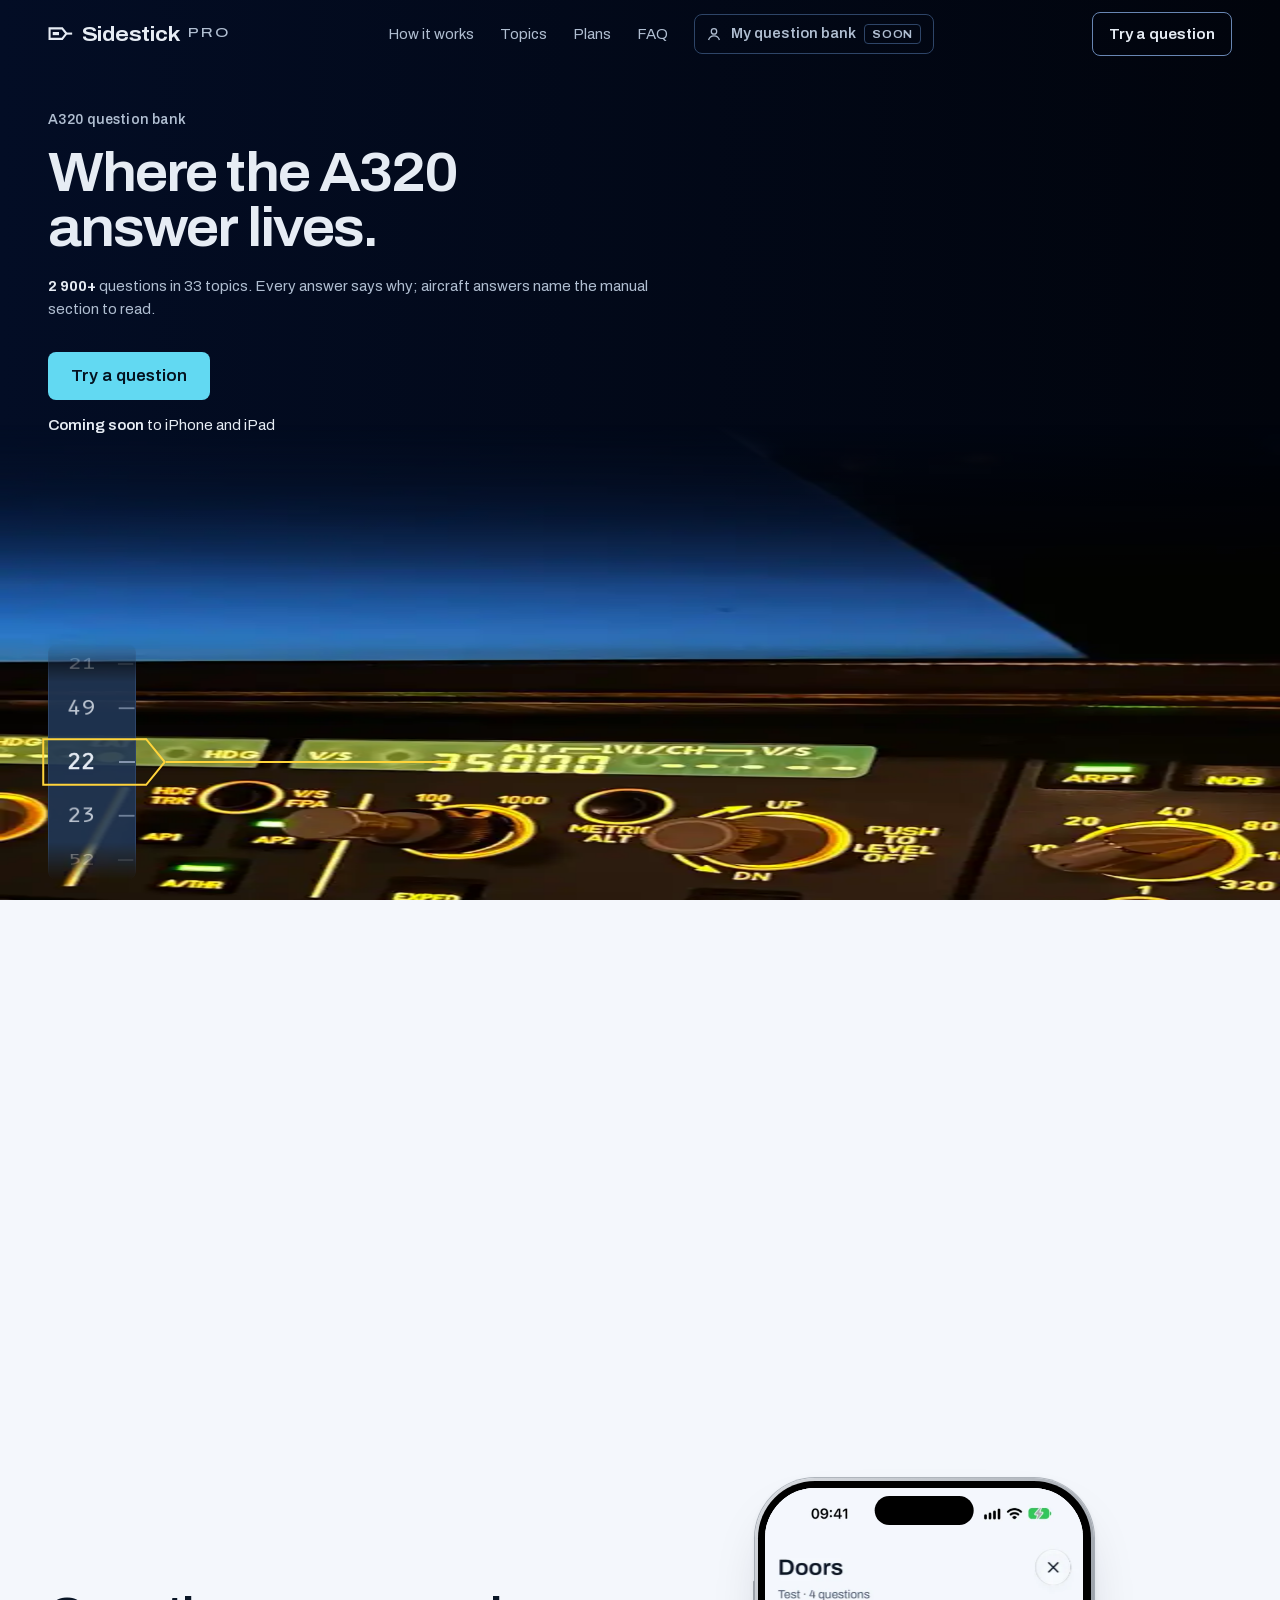
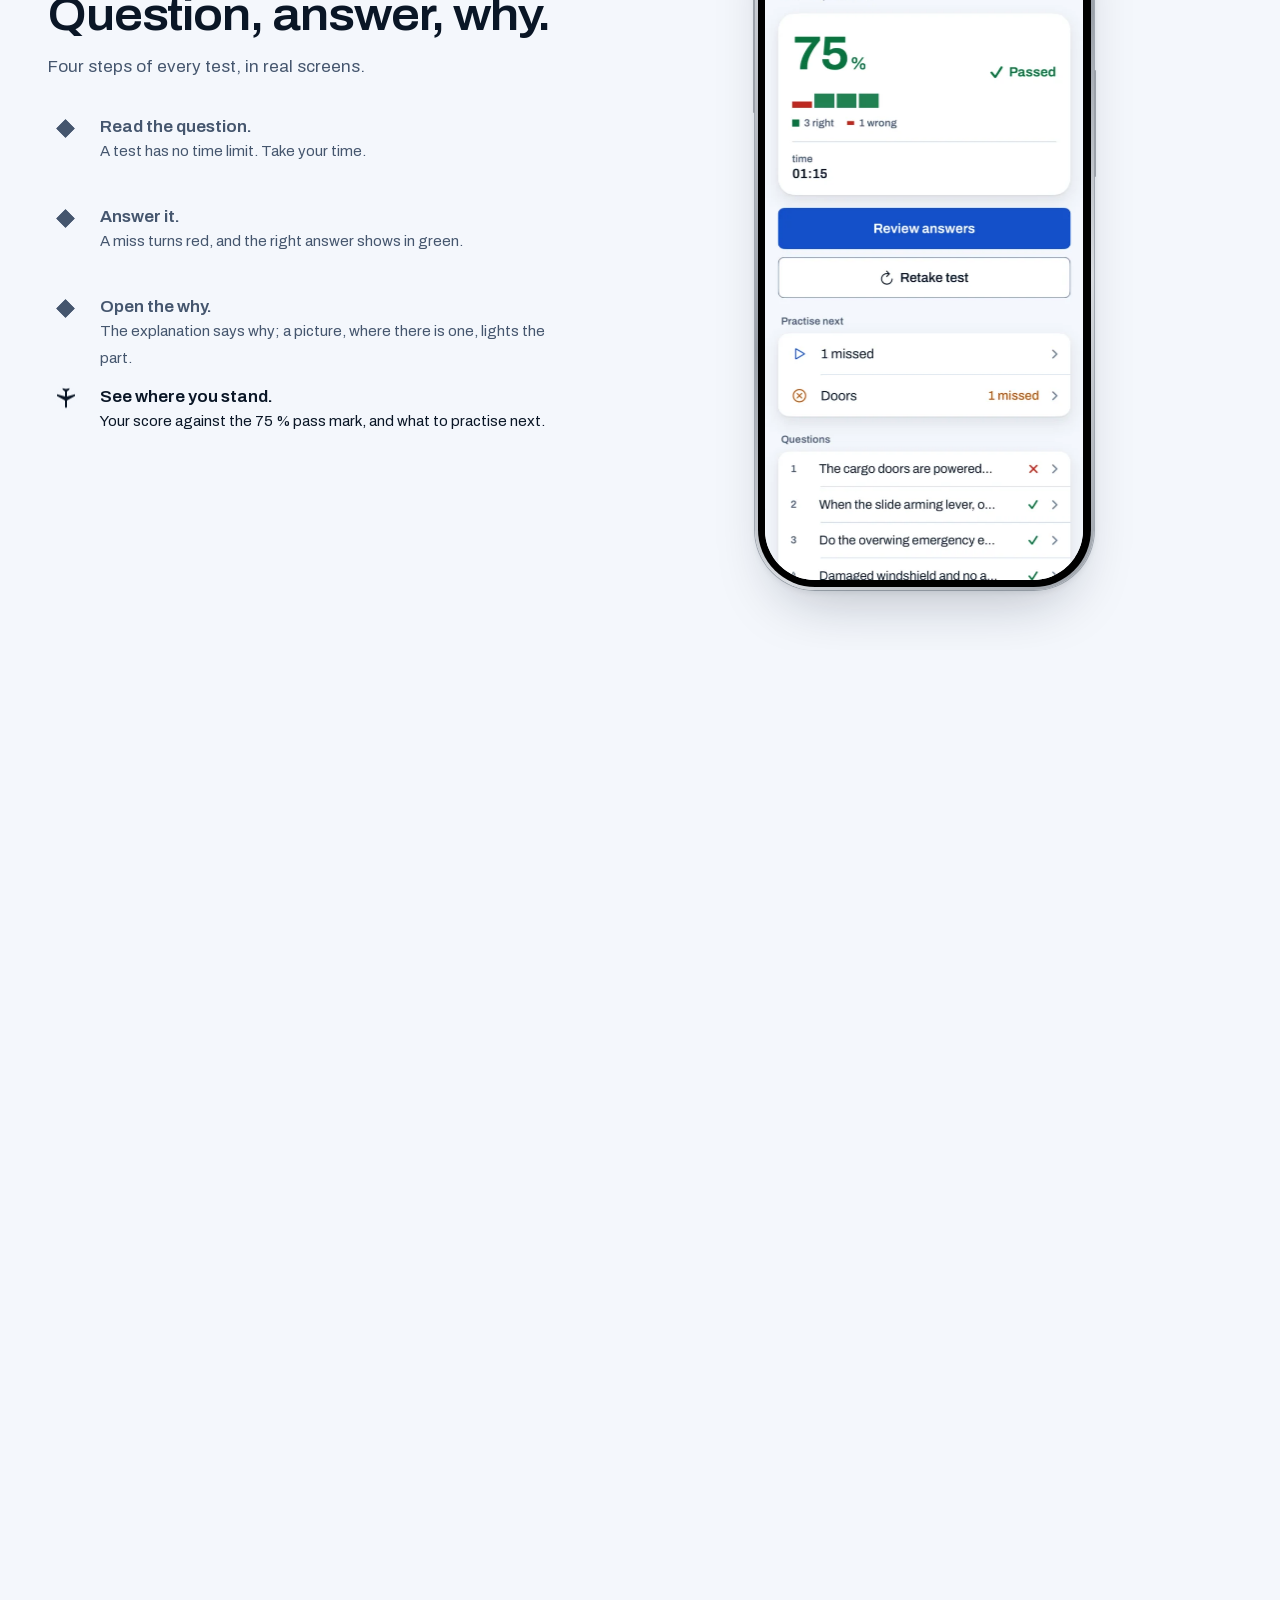
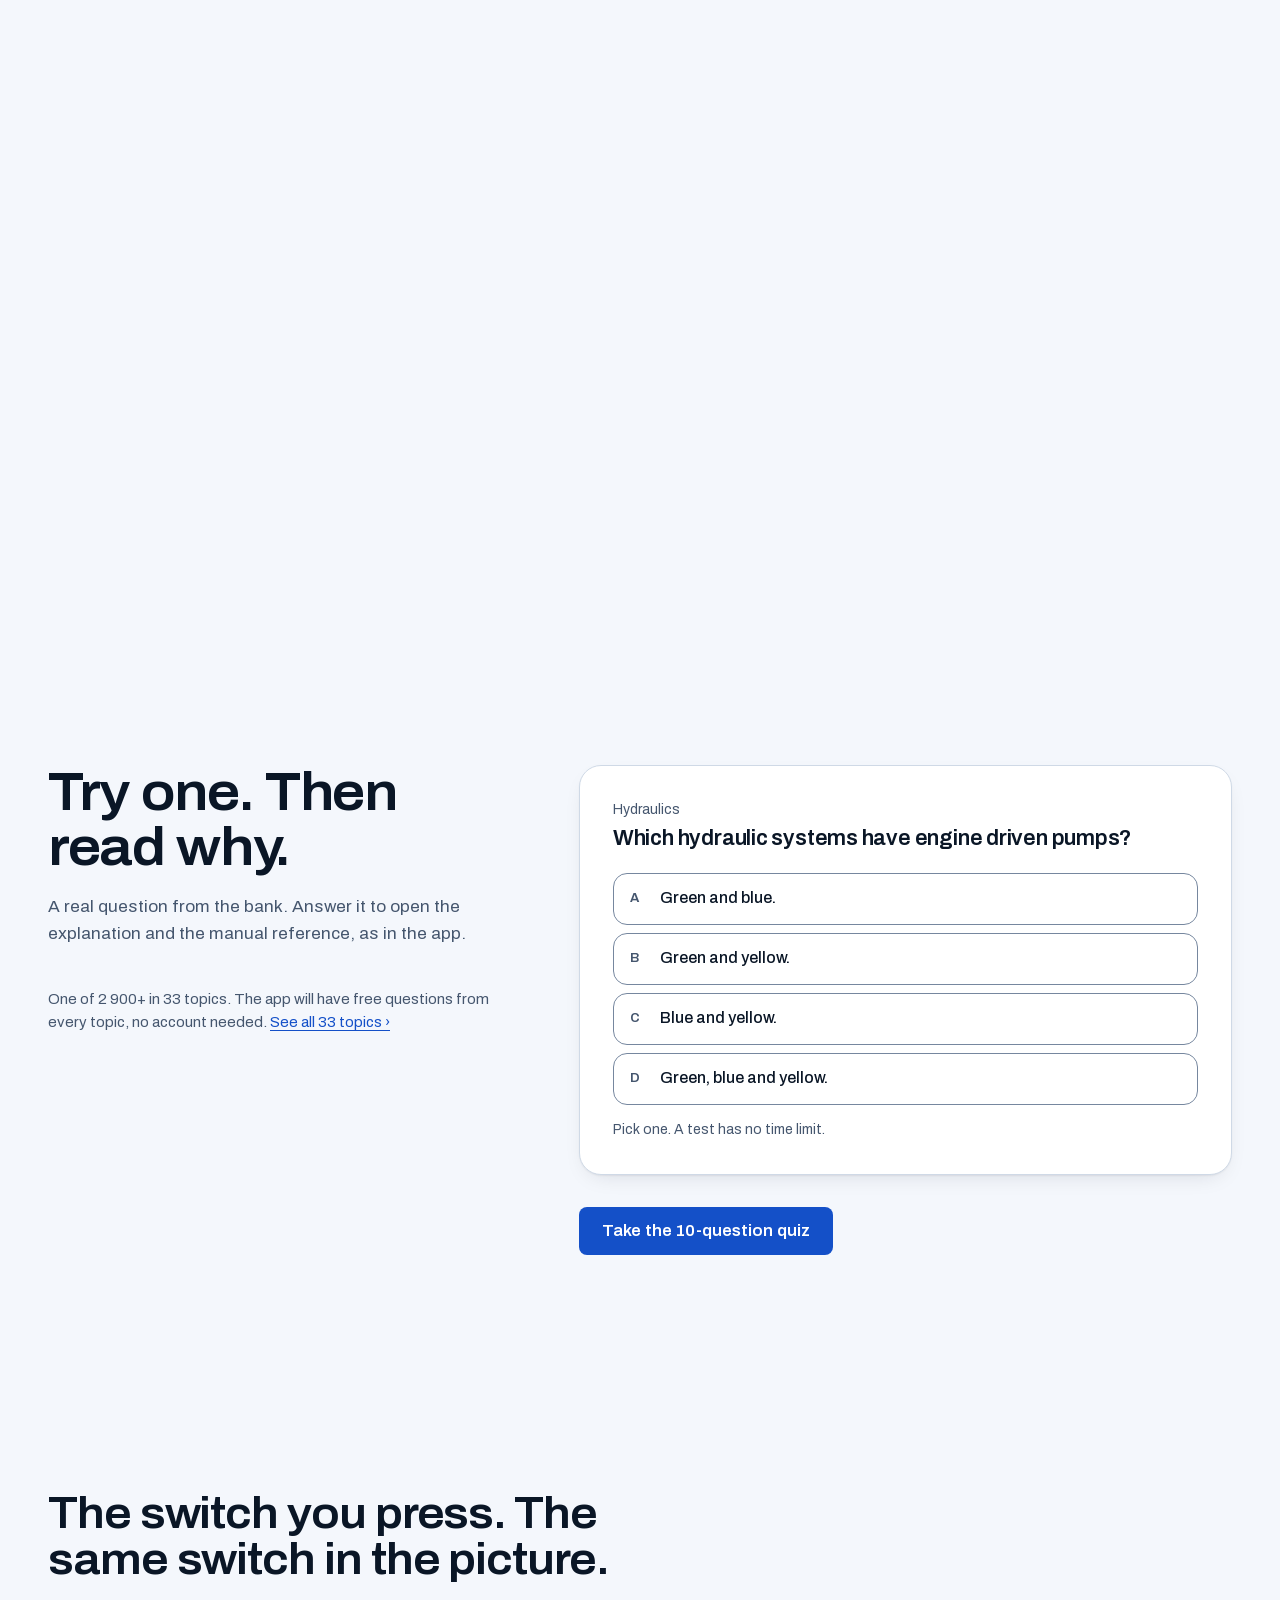
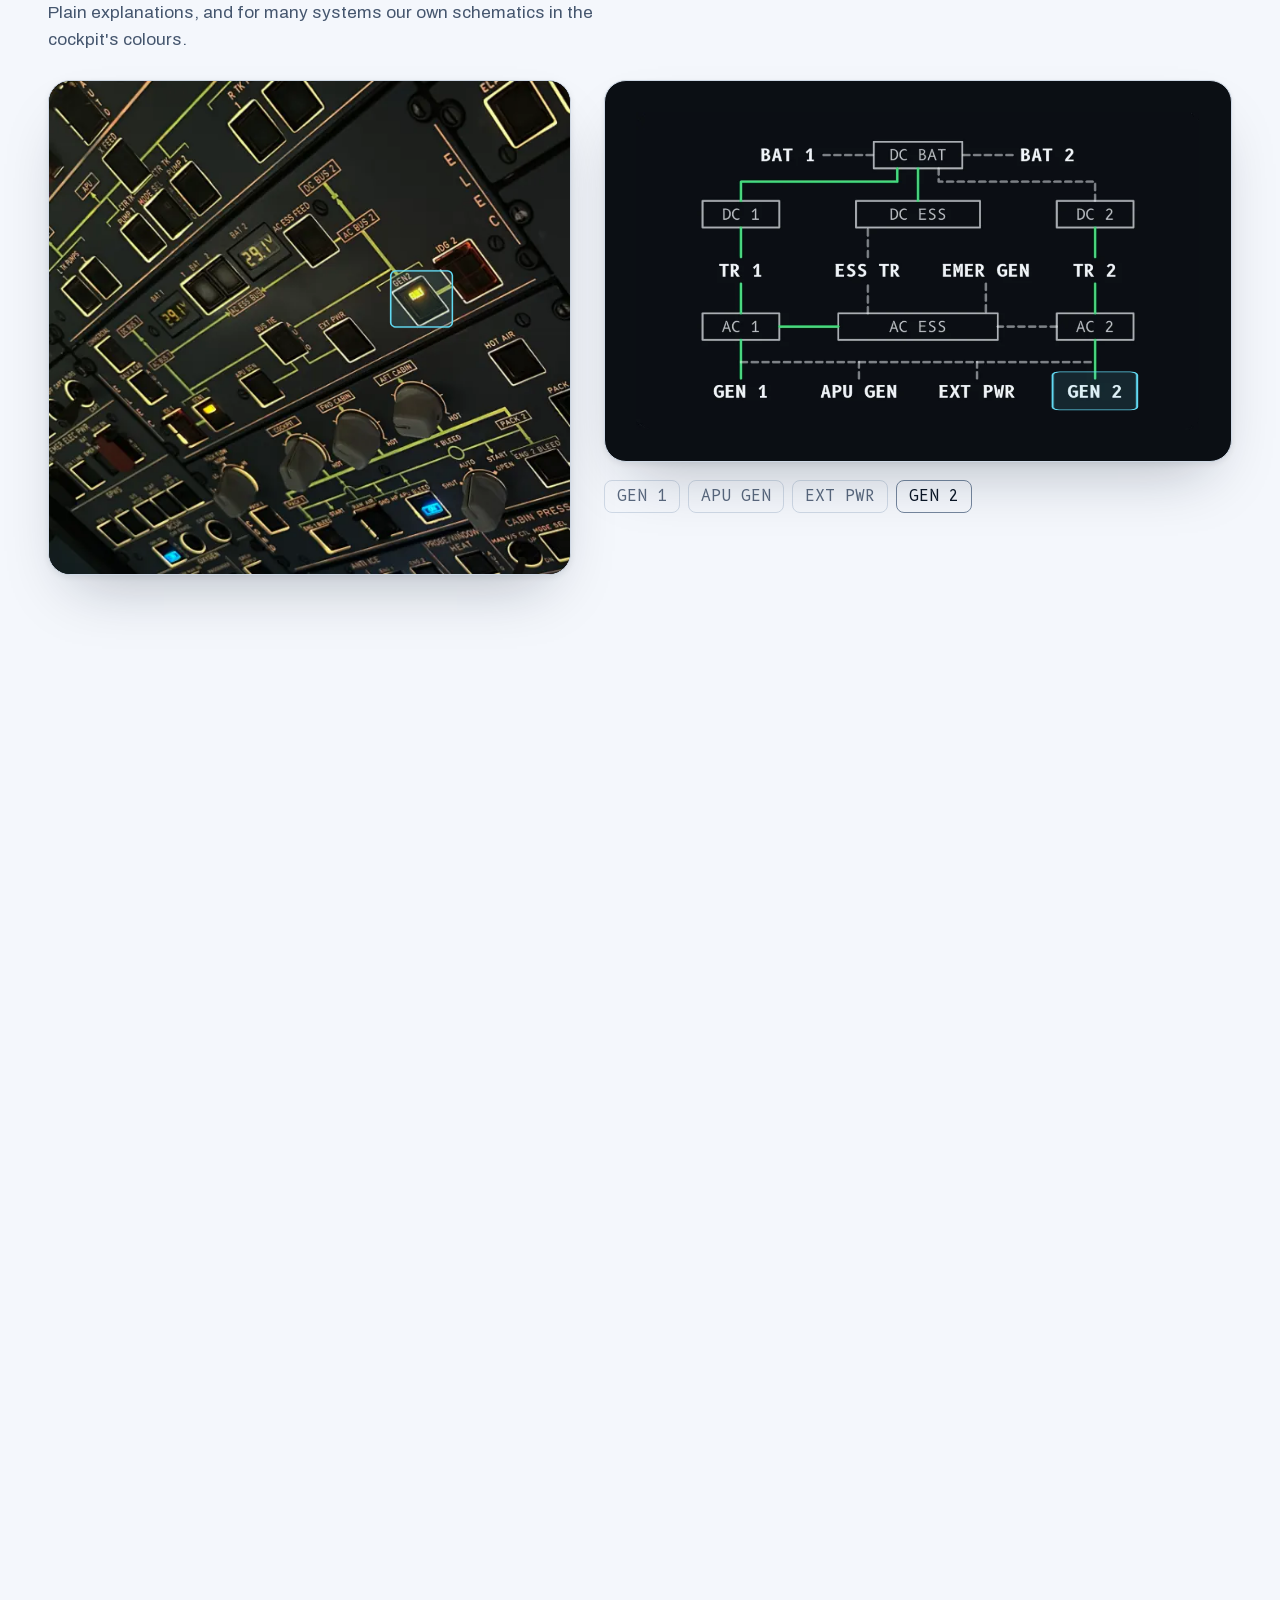
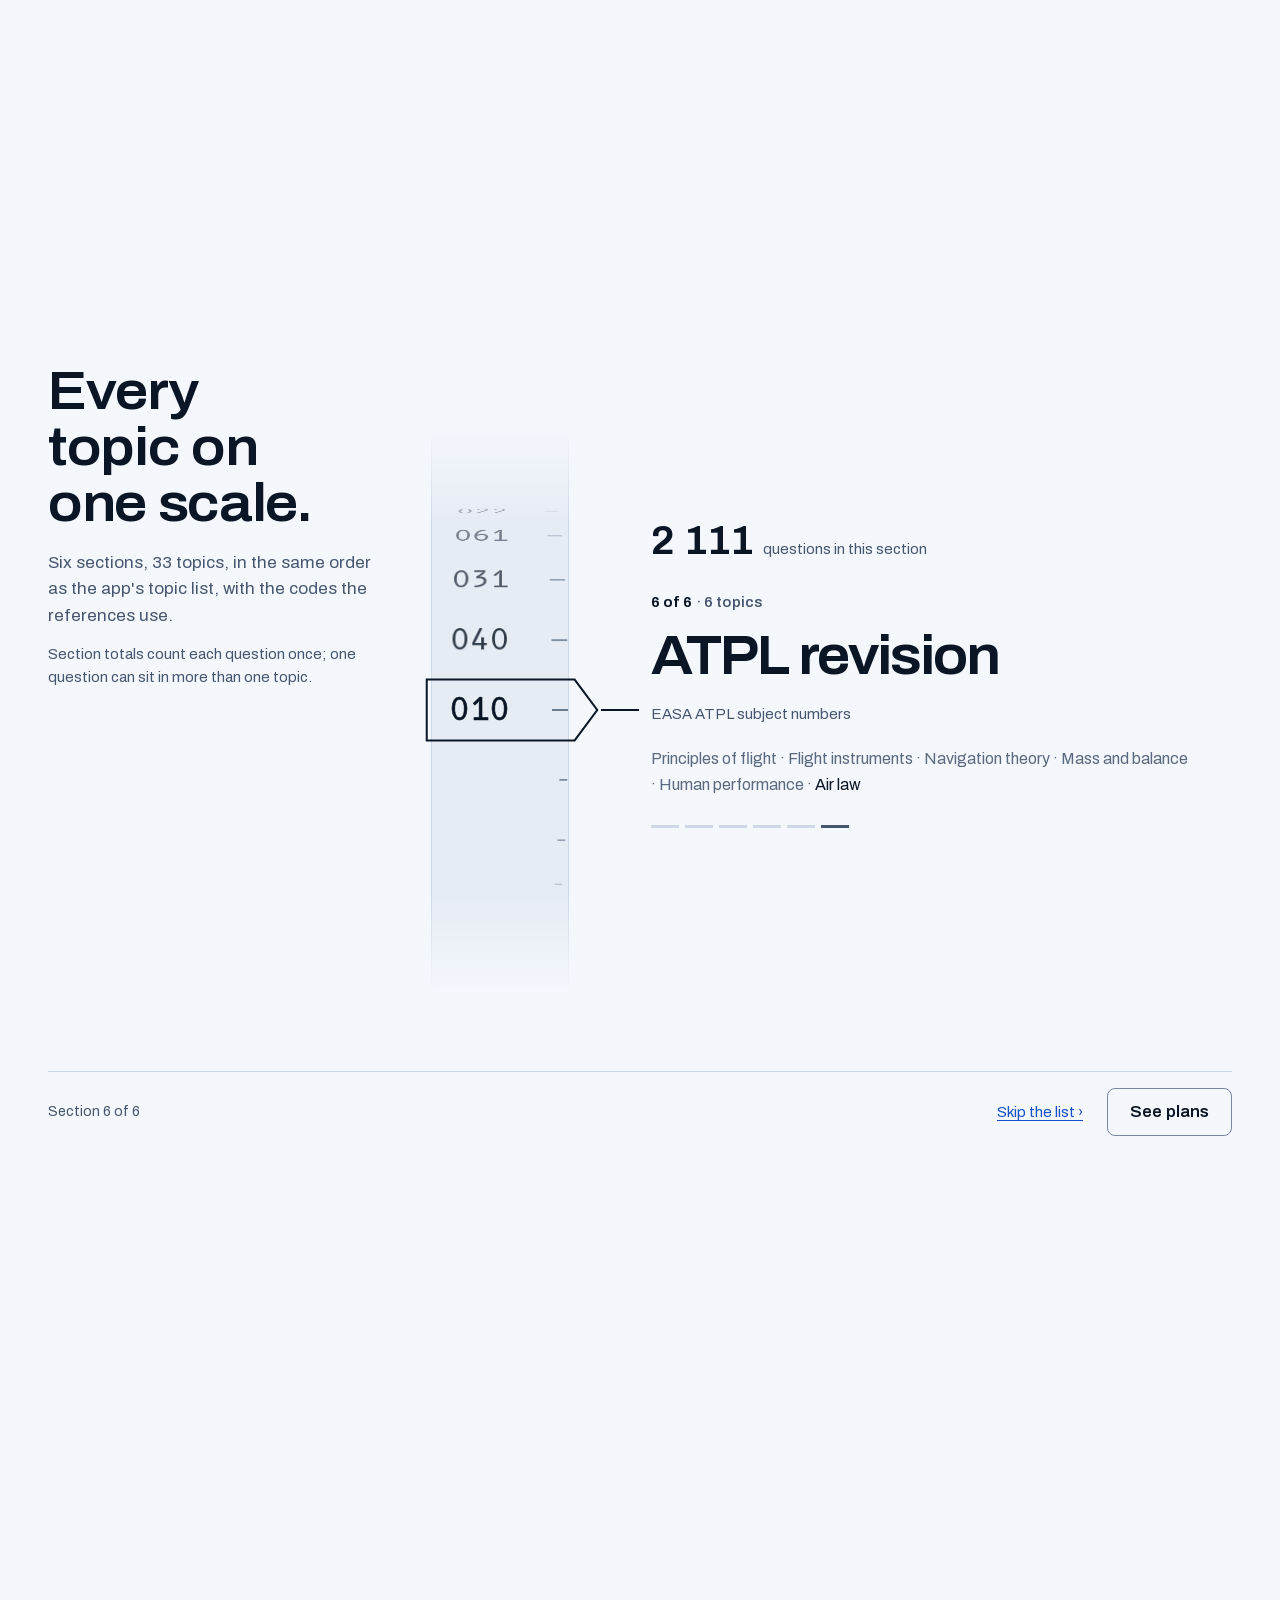
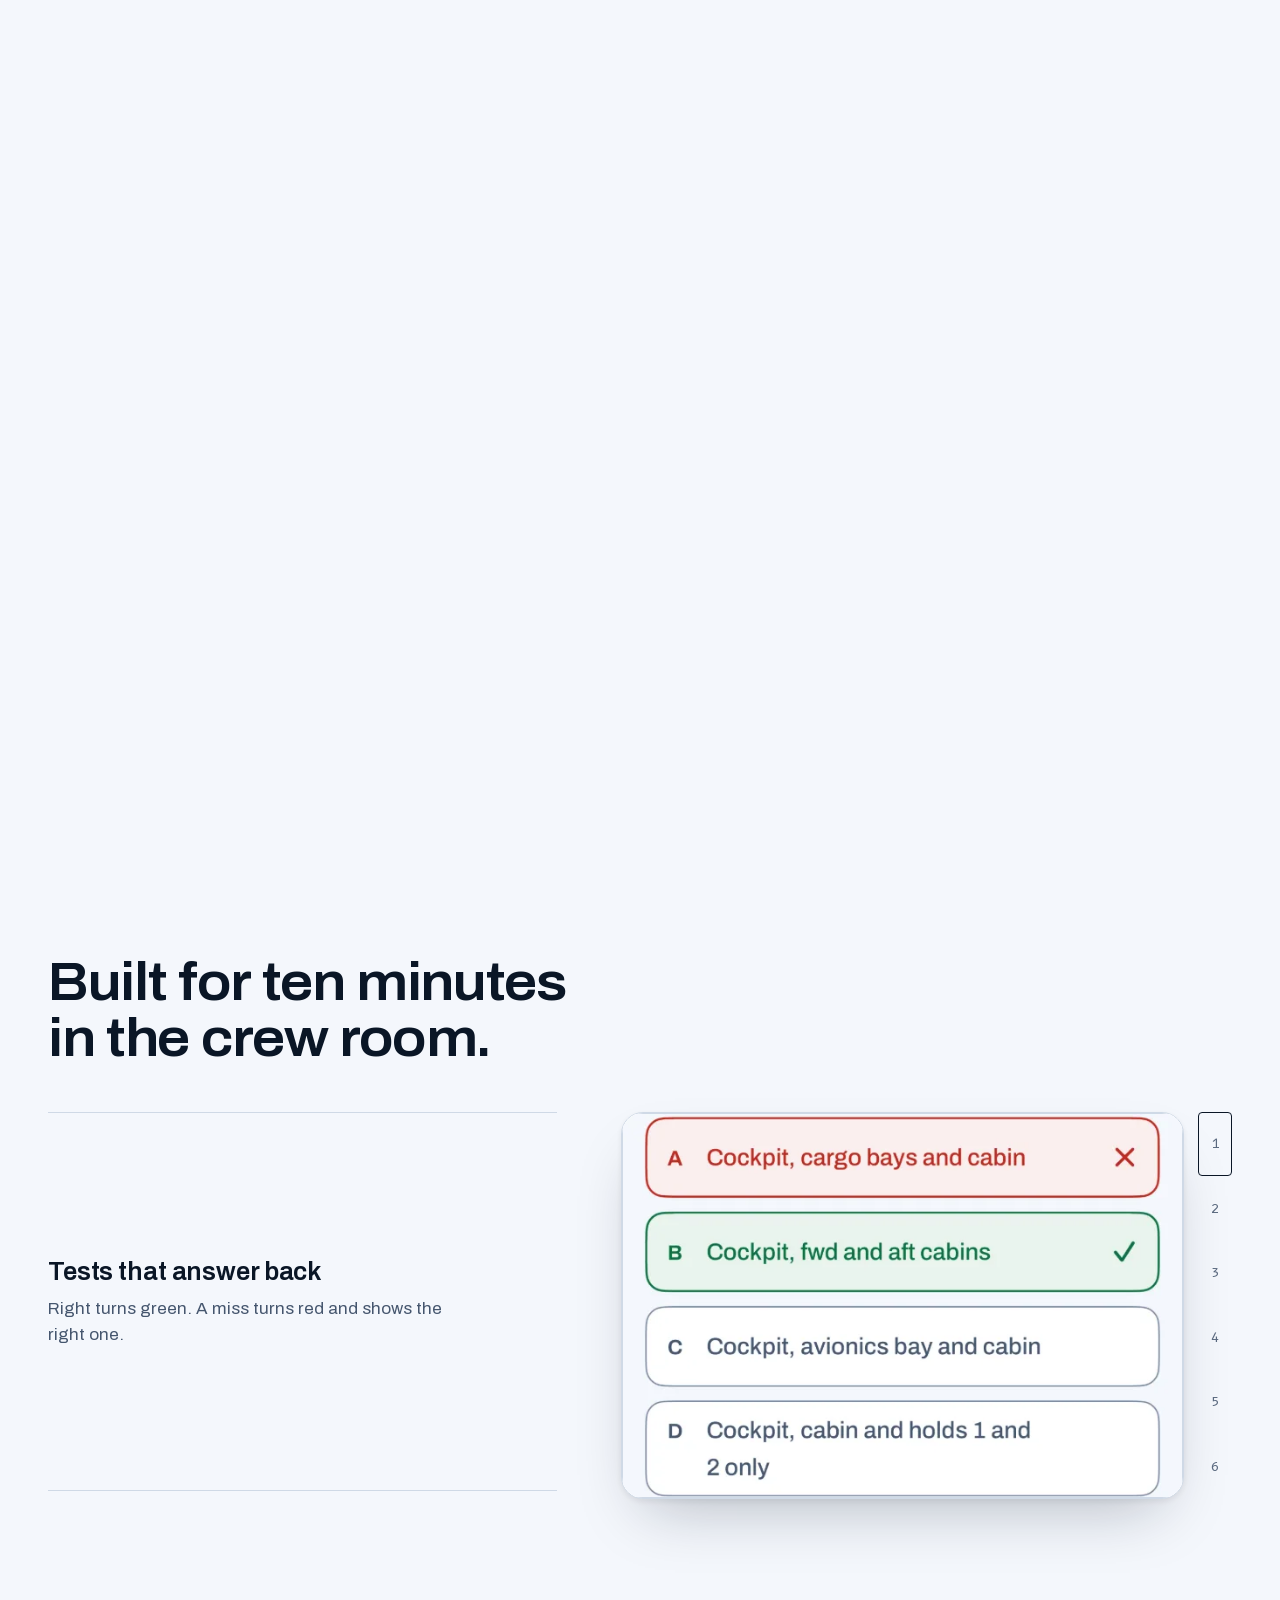
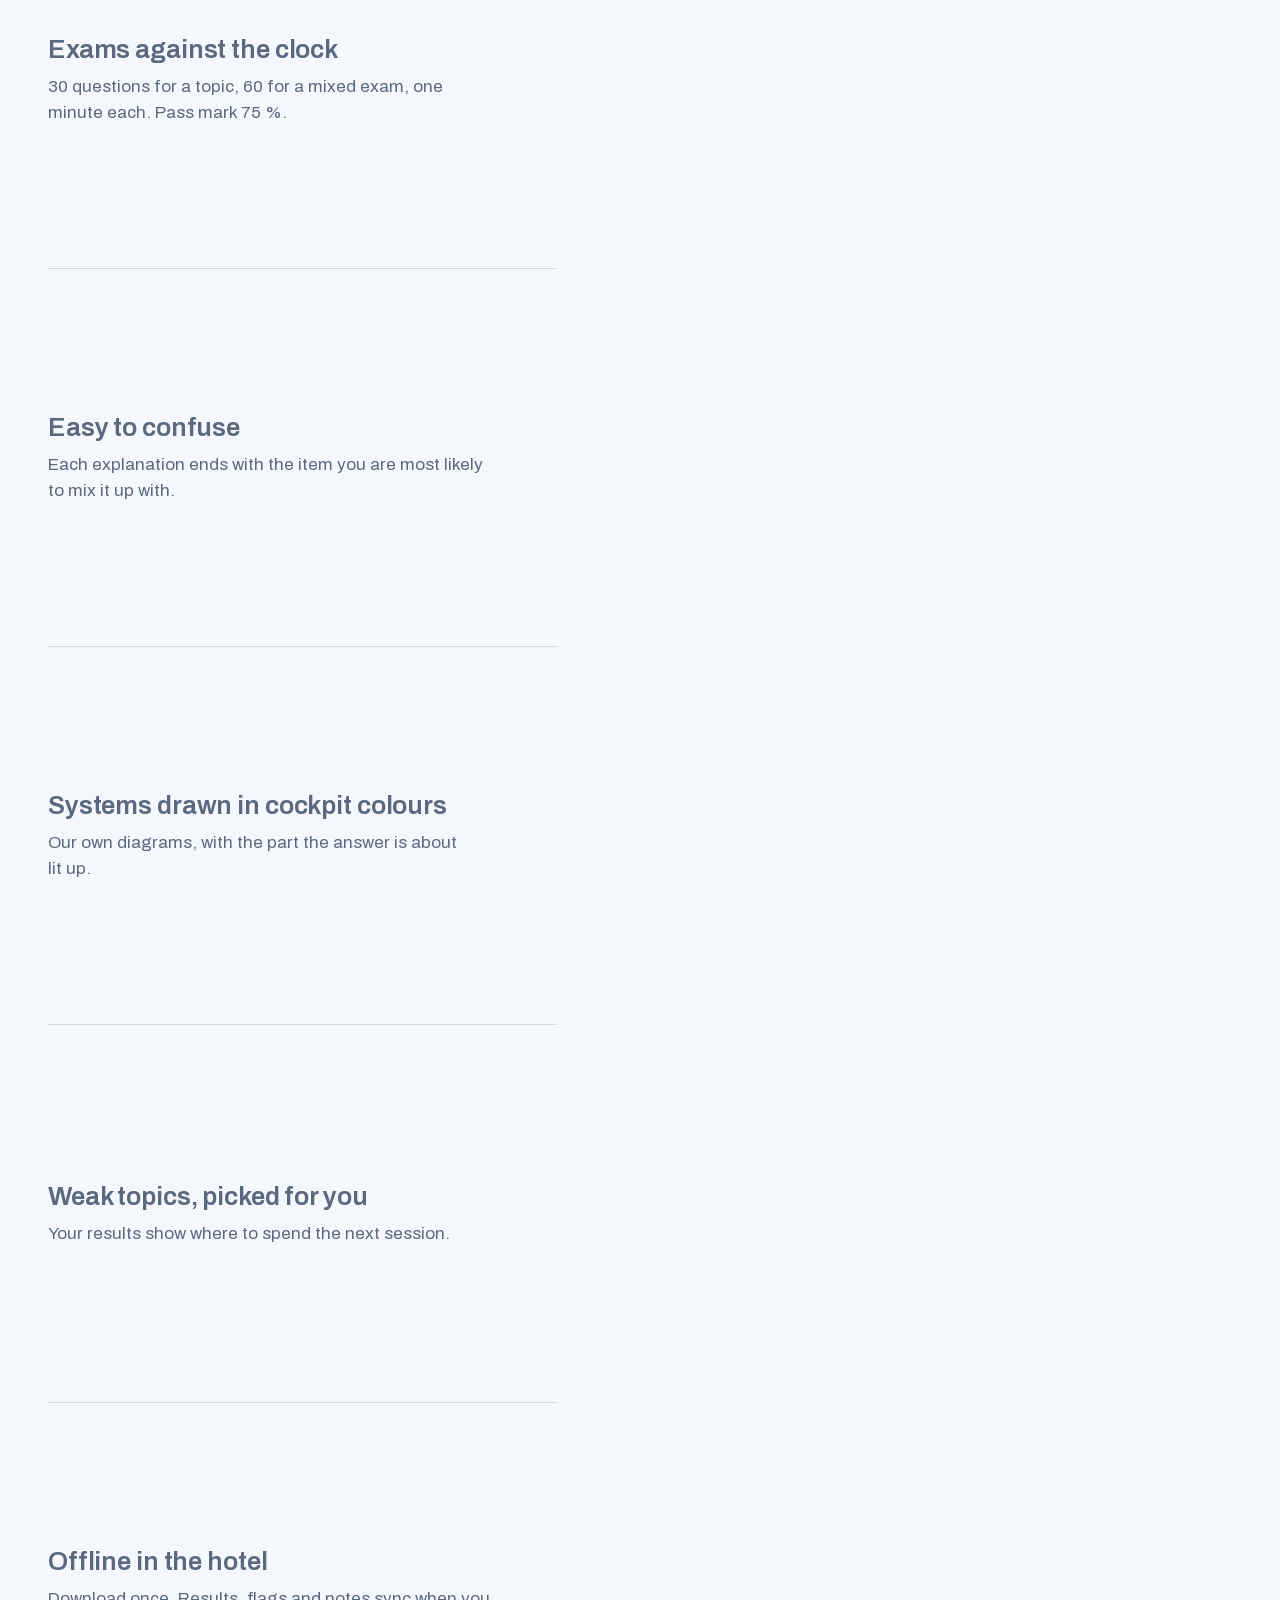
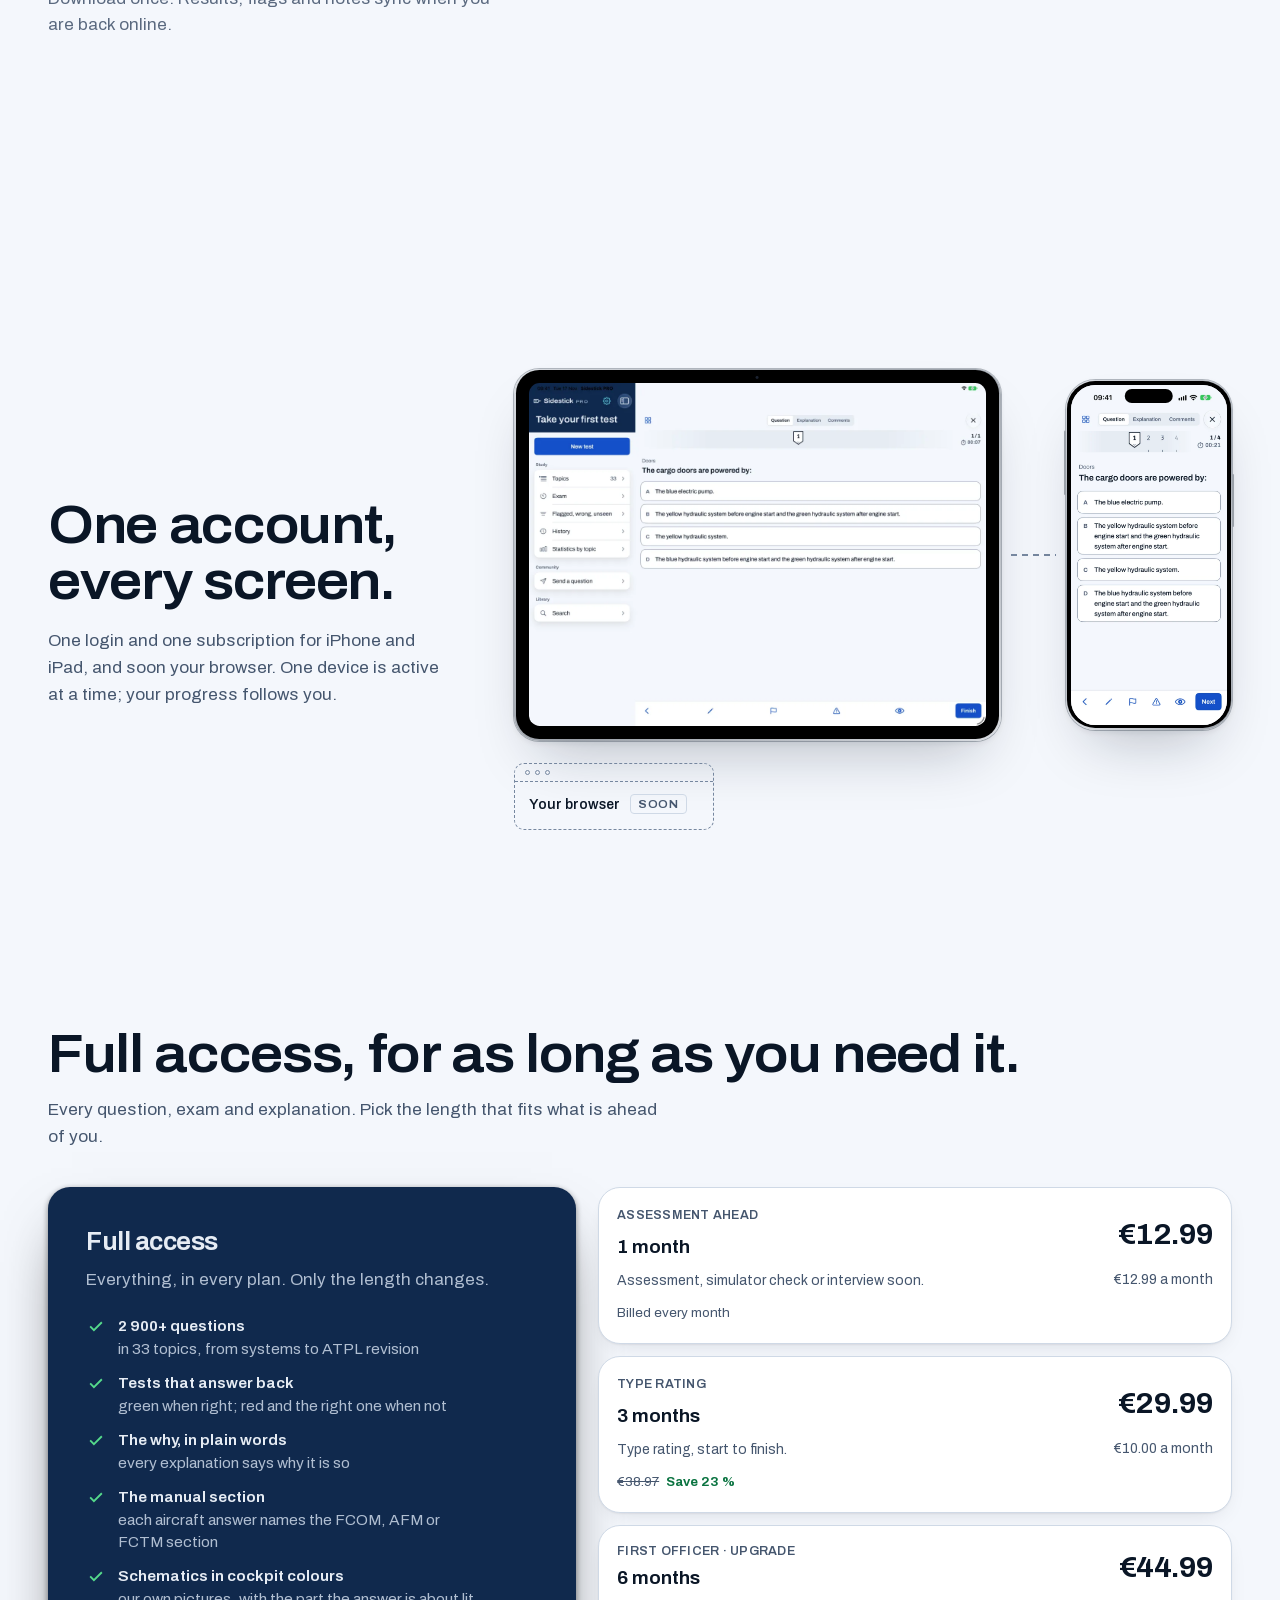
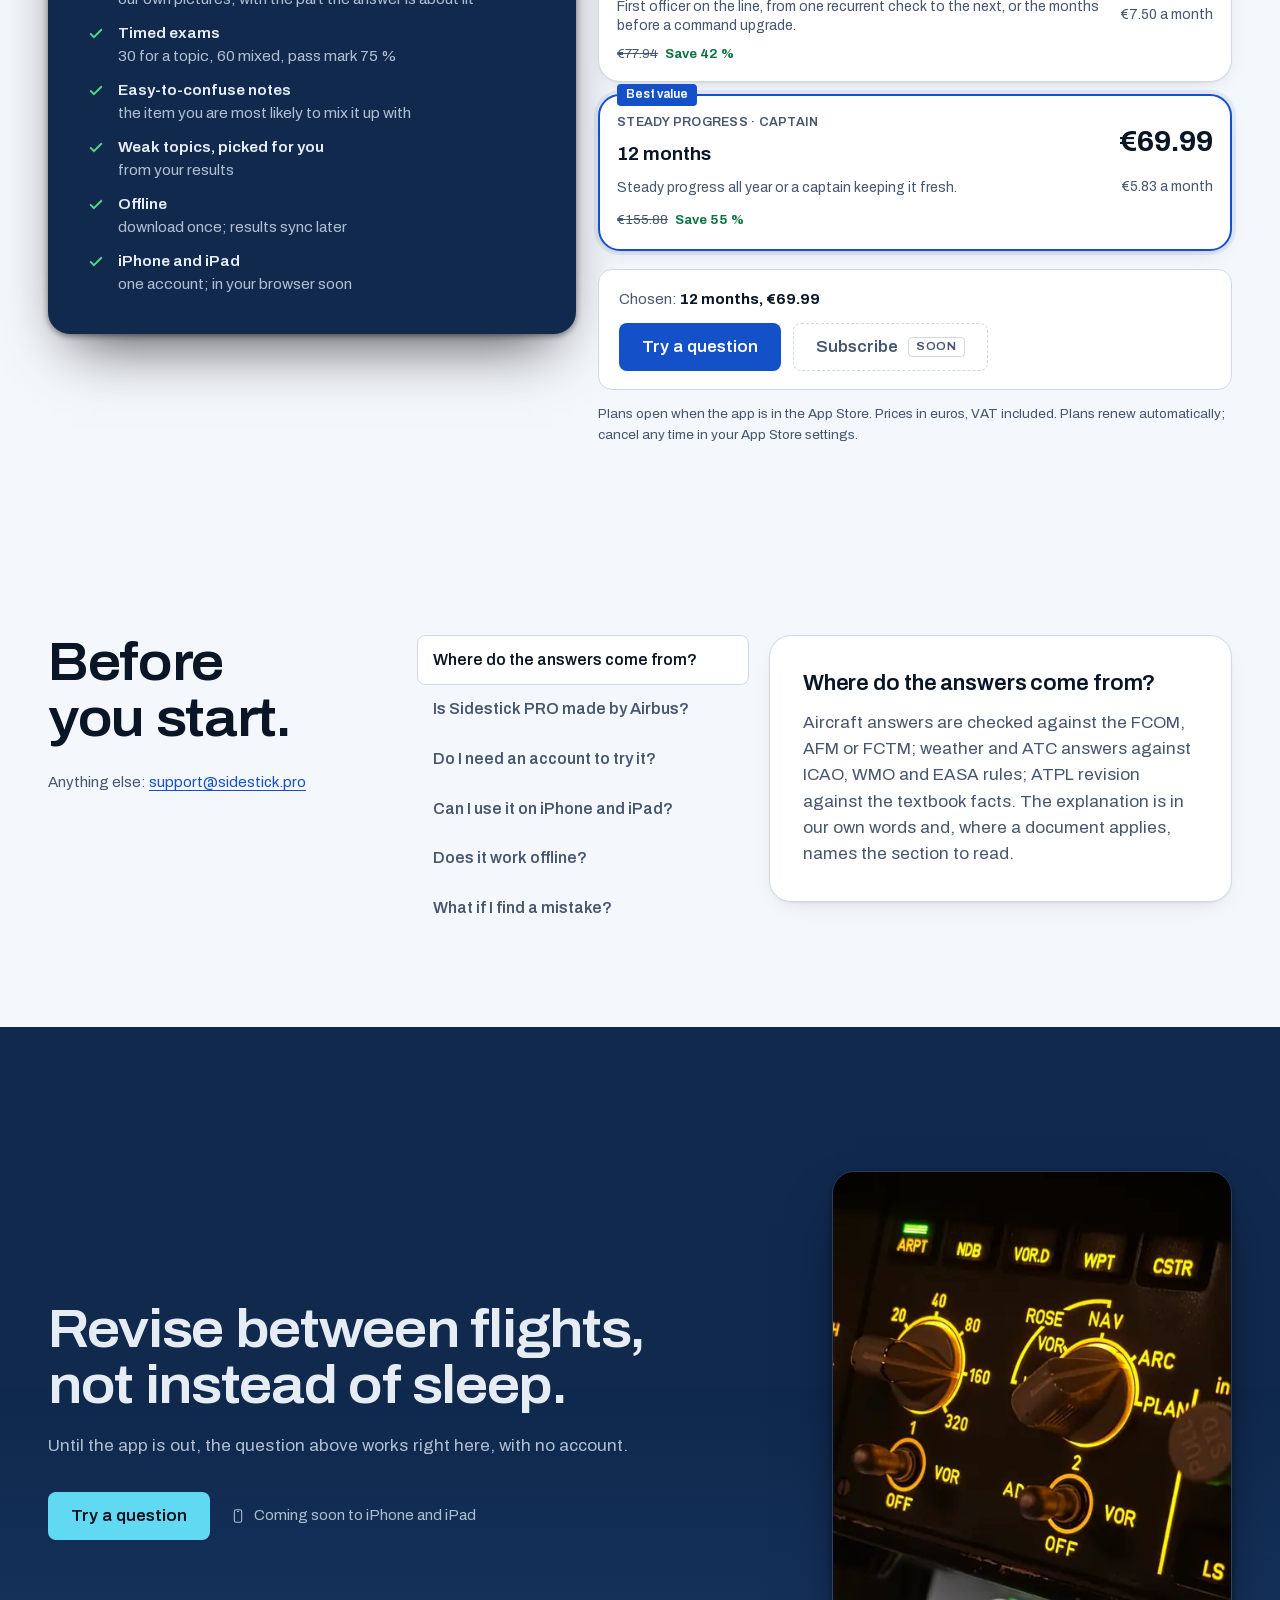
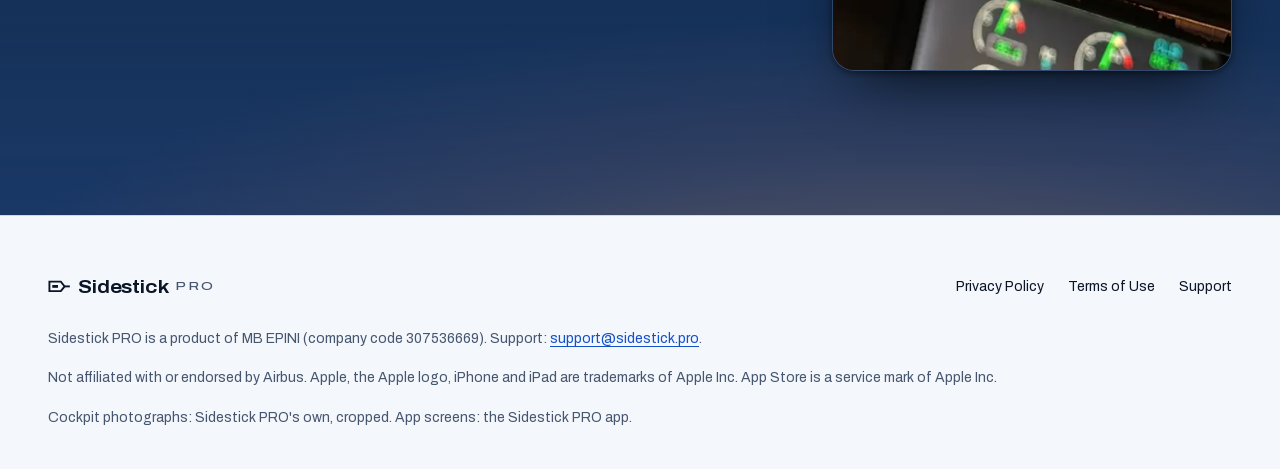
==== commit 9be19cc7: "Publish site from a320-question-bank f634fe14" ====
--- a/index.html
+++ b/index.html
@@ -123,6 +123,7 @@
 <p class="note">Our own words, with the reference code. Nothing is copied from the manual.</p>
 </div></div></div>
 </div>
+<p class="quiz-go"><a class="btn btn-primary" href="/quiz/">Take the 10-question quiz</a></p>
 </div>
 </section>
 <section class="pp" id="panel" aria-labelledby="pp-h">
--- a/assets/home.css
+++ b/assets/home.css
@@ -1 +1 @@
-*{box-sizing:border-box}:root{--sec-pad:clamp(72px,10.5vh,104px);--nav-h:68px;--ease-io:cubic-bezier(.77,0,.175,1);--sky-l:#030d25;--sky-r:#01040c;--alt-x:.352;--alt-y:.709;--ratio:.3707}@media (max-width: 700px){:root{--alt-x:.41;--alt-y:.696;--ratio:1.19375}}html{background:var(--ground);overscroll-behavior-y:none;scroll-padding-top:80px;-webkit-text-size-adjust:100%;-webkit-tap-highlight-color:transparent}a,button,summary{touch-action:manipulation}body{margin:0;background:var(--ground);color:var(--ink);font:400 17px/1.55 var(--sans);overflow-x:clip}::selection{background:var(--action);color:var(--on-action)}a{color:var(--action);text-underline-offset:.22em;text-decoration-thickness:1px}:focus-visible{outline:2px solid var(--action);outline-offset:3px;border-radius:4px}img{display:block;max-width:100%}:root{--gutter:max(clamp(16px,4vw,48px),env(safe-area-inset-left,0px),env(safe-area-inset-right,0px))}.wrap{width:min(1240px,100% - 2 * var(--gutter));margin-inline:auto}.code{font-family:var(--mono)}h1,h2,h3{font-family:var(--sans);text-wrap:balance;margin:0}h2{font-size:clamp(32px,4.2vw,56px);font-weight:620;font-stretch:108%;letter-spacing:-.025em;line-height:1.04}h3{font-size:19px;font-weight:620;letter-spacing:-.005em;line-height:1.3}p{margin:0;text-wrap:pretty}.lead{color:var(--ink-2);font-size:clamp(17px,1.35vw,20px);line-height:1.55;max-width:34em}.skip{position:absolute;left:16px;top:-60px;z-index:60;padding:10px 14px;background:var(--action);color:var(--on-action);border-radius:var(--r-2)}.skip:focus{top:12px}main:focus{outline:none}.vh{position:absolute;width:1px;height:1px;overflow:hidden;clip-path:inset(50%);white-space:nowrap}.num{font-variant-numeric:tabular-nums}.dk{display:none !important}:root[data-theme="dark"] .lt{display:none !important}:root[data-theme="dark"] .dk{display:block !important}@media (prefers-color-scheme: dark){:root:not([data-theme="light"]) .lt{display:none !important}:root:not([data-theme="light"]) .dk{display:block !important}}.navy .lt{display:none !important}.navy .dk{display:block !important}.btn{display:inline-flex;align-items:center;justify-content:center;gap:10px;min-height:48px;padding:0 22px;border-radius:var(--r-2);font:600 16px/1 var(--sans);font-stretch:104%;text-decoration:none;border:1px solid transparent;cursor:pointer;white-space:nowrap;transition:transform .16s var(--ease-out),background-color .18s,border-color .18s,color .18s}.btn:active{transform:translateY(1px) scale(.97)}.btn-primary{background:var(--action);color:var(--on-action)}.btn-quiet{background:transparent;color:var(--ink);border-color:var(--edge)}@media (hover: hover) and (pointer: fine){.btn:hover{transform:translateY(-1px)}.btn-primary:hover{background:color-mix(in srgb,var(--action) 84%,var(--ink))}.btn-quiet:hover{border-color:var(--ink-2)}}.btn svg{width:18px;height:18px;flex:none}.store{display:inline-block;border-radius:var(--r-2);transition:transform .16s var(--ease-out)}.store img{height:52px;width:auto}.store:active{transform:translateY(1px) scale(.97)}.cta-note{color:var(--ink-2);font-size:15px}.cta-note b{color:var(--ink);font-weight:600}.nav{position:fixed;inset:0 0 auto;z-index:30;transition:background-color .3s,border-color .3s;border-bottom:1px solid transparent;color:var(--ink)}.nav[data-theme="light"]{color:var(--ink)}.nav.solid,.nav.open{background:color-mix(in srgb,var(--ground) 86%,transparent);-webkit-backdrop-filter:blur(14px) saturate(1.2);backdrop-filter:blur(14px) saturate(1.2);border-color:var(--line)}.nav .bar{display:flex;align-items:center;justify-content:space-between;height:var(--nav-h);gap:16px}.nav .wordmark{font-size:21px}.nav ul{display:flex;align-items:center;gap:26px;list-style:none;margin:0;padding:0}.nav ul a{position:relative;color:var(--ink-2);text-decoration:none;white-space:nowrap;font-size:15px;padding:12px 0;transition:color .2s}.nav ul a::after{content:"";position:absolute;left:0;right:0;bottom:6px;height:1px;background:var(--ink);transform:scaleX(0);transform-origin:0 50%;transition:transform .25s var(--ease-out)}@media (hover: hover) and (pointer: fine){.nav ul a:hover{color:var(--ink)}.nav ul a:hover::after{transform:scaleX(1)}}.nav .end{display:flex;gap:14px;align-items:center}.nav .btn{min-height:44px;padding:0 16px;font-size:15px}.nav .try-btn{display:inline-flex}.nav ul .qb-li{display:flex;align-items:center}.qb{display:inline-flex;align-items:center;gap:8px;height:40px;padding:0 12px 0 10px;border-radius:var(--r-2);border:1px solid var(--line);color:var(--ink-2);font-size:15px;font-weight:560;text-decoration:none;white-space:nowrap}.qb svg{width:18px;height:18px;flex:none}.qb[aria-disabled="true"]{cursor:default}.nav ul a.qb{color:var(--ink);border-color:var(--edge);padding:0 12px 0 10px;transition:border-color .18s,transform .16s var(--ease-out)}.nav ul a.qb::after{display:none}a.qb:active{transform:scale(.97)}@media (hover: hover) and (pointer: fine){.nav ul a.qb:hover{border-color:var(--ink-2)}}.soon{display:inline-flex;align-items:center;height:20px;padding:0 7px;border-radius:var(--r-1);border:1px solid var(--line);font:600 11px/1 var(--sans);letter-spacing:.06em;text-transform:uppercase;color:var(--ink-2);font-stretch:110%}.menu-note{display:none}.menu-btn{display:none;width:44px;padding:0 !important}.menu-btn .i-close,.nav.open .menu-btn .i-open{display:none}.nav.open .menu-btn .i-close{display:block}@media (max-width: 1060px){.nav .bar{gap:0}.nav .wordmark{margin-right:12px}.nav .end{margin-left:auto;gap:12px}.nav ul{display:none}.menu-btn{display:inline-flex}.nav.open ul{display:grid;position:absolute;left:0;right:0;top:var(--nav-h);gap:0;padding:8px var(--gutter) 20px;background:var(--ground);border-bottom:1px solid var(--line)}.nav.open ul a{display:block;font-size:19px;color:var(--ink);padding:14px 0;border-top:1px solid var(--line)}.nav.open ul .qb-li{display:block;padding-top:16px;border-top:1px solid var(--line)}.nav.open ul .qb{display:flex;width:100%;height:52px;font-size:17px;border-top-width:1px}.nav.open ul a.qb{padding:0 14px 0 12px}.nav.open ul .qb .soon{margin-left:auto}.nav.open .menu-note{display:block;color:var(--ink-2);font-size:14px;padding-top:10px}}@media (max-width: 520px){.nav .wordmark{font-size:16px}.nav .btn{padding:0 10px}}@media (max-width: 420px){.nav .btn{font-size:14px}}@media (max-width: 359px){.nav .wordmark .pro{display:none}}@media (max-width: 319px){.nav .try-btn{display:none}}html:not(.js) .nav{position:absolute}html:not(.js) .menu-btn{display:none}.drum{position:absolute;inset:0;list-style:none;margin:0;padding:0}.drum li{position:absolute;left:0;right:0;top:var(--cy,50%);height:var(--ih,72px);margin-top:calc(var(--ih,72px) / -2);display:flex;align-items:center;padding:0 26px 0 18px;font:400 var(--fs,34px)/1 var(--mono);color:var(--ink);white-space:nowrap;backface-visibility:hidden;background:linear-gradient(var(--ink-3),var(--ink-3)) right 0 top 50% / 16px 2px no-repeat}.drum li.gap,.drum li.tick{font-size:0;background-size:8px 2px}.drum li.on{color:var(--ink);font-weight:400;-webkit-text-stroke:.6px currentColor}.strip{position:absolute;inset:0 30px 0 0;border-radius:var(--r-2);background:var(--ground-3);border:1px solid var(--line);overflow:hidden;-webkit-mask-image:linear-gradient(180deg,transparent,#000 16%,#000 84%,transparent);mask-image:linear-gradient(180deg,transparent,#000 16%,#000 84%,transparent)}.window{position:absolute;left:-6px;right:0;top:var(--cy,50%);height:calc(var(--ih,72px) - 8px);transform:translateY(-50%);pointer-events:none}.window svg{width:100%;height:100%;overflow:visible;display:block}.window path{fill:none;stroke:var(--ref);stroke-width:2;vector-effect:non-scaling-stroke}html:not(.js) .drum li{transform:translateY(calc(var(--o) * var(--ih,72px) * .92))}.hero{position:relative;isolation:isolate;container-type:inline-size;color:var(--ink);background:var(--panel)}.hero h1{font-size:clamp(38px,4.6vw,70px);font-weight:640;font-stretch:106%;letter-spacing:-.035em;line-height:.99;max-width:11.5em}.hero .lead{margin-top:24px;max-width:29em}.hero .fact{margin-top:20px;color:var(--ink-2);font-size:15px;max-width:34em}.hero .fact b{color:var(--ink);font-weight:650;font-variant-numeric:tabular-nums}.hero .actions{margin-top:30px;display:flex;gap:12px;flex-wrap:wrap;align-items:center}.hero .cta-note{margin-top:14px;color:var(--ink)}.hero-photo{display:block;position:relative}.hero-photo img{width:100%;height:auto;aspect-ratio:2576 / 955}@media (max-width: 700px){.hero-photo img{aspect-ratio:800 / 955}}.hero-tape{position:absolute;z-index:3;--ih:56px;--fs:22px;width:118px;height:236px}.hero-tape .strip{background:color-mix(in srgb,var(--ground-3) 90%,transparent);box-shadow:var(--shadow-2)}.hero-tape .line{position:absolute;top:var(--cy,50%);left:100%;height:2px;margin-top:-1px;background:var(--ref);transform-origin:0 50%}@media (max-width: 700px){.hero h1{font-size:clamp(33px,9.6vw,46px)}.hero .lead{font-size:17px;margin-top:16px}.hero .fact{margin-top:14px}.hero .actions{margin-top:22px}.hero .actions .btn{flex:1 1 auto;padding:0 14px}.hero .cta-note{font-size:14px}.hero-tape{--ih:40px;--fs:15px;width:64px;height:150px}.hero-tape .strip{inset:0 18px 0 0}.hero-tape .drum li{padding:0 18px 0 7px;background-size:9px 2px}}@media (max-width: 359px){.hero .actions{flex-direction:column;align-items:stretch}}:root .hero{background:linear-gradient(90deg,var(--sky-l),var(--sky-r));display:flex;flex-direction:column;min-height:100svh;padding-top:calc(var(--nav-h) + clamp(20px,4.5vh,64px));overflow:clip}:root .hero .text{position:relative;z-index:2}:root .hero .text > *{max-width:min(700px,50cqw)}:root .hero h1{font-size:clamp(38px,4.3vw,64px);max-width:min(700px,50cqw)}:root .hero .spacer{flex:1 0 24px}:root .hero-photo{margin-top:calc(-.5 * var(--ratio) * 100cqw);width:100%;z-index:1;-webkit-mask-image:linear-gradient(180deg,transparent,#000 34%);mask-image:linear-gradient(180deg,transparent,#000 34%)}:root .hero-tape{left:clamp(16px,4vw,48px);bottom:calc((1 - var(--alt-y)) * var(--ratio) * 100cqw - 118px)}:root .hero-tape .line{width:calc(var(--alt-x) * 100cqw - clamp(16px,4vw,48px) - 100%)}@media (max-width: 700px){:root .hero .text > *{max-width:none}:root .hero-photo{margin-top:calc(-.30 * min(var(--ratio) * 100cqw,48svh))}.hero-photo img{max-height:48svh;object-fit:cover;object-position:50% 100%}:root .hero-tape{left:10px;bottom:calc((1 - var(--alt-y)) * var(--ratio) * 100cqw - 75px)}:root .hero-tape .line{width:calc(var(--alt-x) * 100cqw - 10px - 100%)}}@media (min-width: 701px) and (max-height: 880px){:root .hero{padding-top:calc(var(--nav-h) + 8px)}:root .hero h1{font-size:clamp(34px,min(4.3vw,6.6vh),64px)}:root .hero .lead{margin-top:16px}:root .hero .fact{margin-top:12px}:root .hero .actions{margin-top:20px}:root .hero .cta-note{margin-top:10px}}@media (prefers-reduced-motion: no-preference){.js:not(.no-motion) .enter{animation:enter .6s var(--ease-out) both;animation-delay:var(--d,60ms)}:root.js:not(.no-motion) .hero-photo{animation:fade .6s var(--ease-out) both .1s}@keyframes enter{from{opacity:.01;transform:translateY(12px)}}@keyframes fade{from{opacity:.01}}}.hero .eyebrow{font-size:14px;font-weight:560;letter-spacing:.01em;color:var(--ink-2);margin-bottom:16px}.descent{position:relative;height:150svh}.descent > .hero{position:sticky;top:0;min-height:100svh}@media (max-width: 700px) and (max-height: 860px){:root .hero{padding-top:calc(var(--nav-h) + 14px)}.hero .eyebrow{margin-bottom:10px}:root .hero .fact{margin-top:10px}:root .hero .actions{margin-top:16px}:root .hero .cta-note{margin-top:10px}}@media (max-width: 700px) and (max-height: 600px){:root .hero h1{font-size:30px}}.descent .hero-photo img{transform-origin:calc(var(--alt-x) * 100%) calc(var(--alt-y) * 100%)}html:not(.js) .descent,.no-motion .descent,.save-data .descent{height:auto}html:not(.js) .descent > .hero,.no-motion .descent > .hero,.save-data .descent > .hero{position:relative;height:auto;min-height:100svh}section{position:relative}.screen{padding:var(--sec-pad) 0}.head{display:grid;gap:18px;margin-bottom:clamp(32px,5vh,56px)}.head h2{max-width:15em}:where(.iphone,.ipad){--rim-a:#4a4f57;--rim-b:#1c1f23;--rim-line:rgba(255,255,255,.14)}.iphone{--_w: var(--pw,300px);position:relative;flex:none;width:var(--_w);padding:calc(var(--_w) * .009);border-radius:calc(var(--_w) * .178);background:linear-gradient(135deg,var(--rim-a),var(--rim-b) 45%,var(--rim-a) 70%,var(--rim-b));box-shadow:0 0 0 1px var(--rim-line),var(--shadow-2)}:root[data-theme="light"] :is(.iphone,.ipad),[data-theme="light"] .iphone{--rim-a:#d9dce1;--rim-b:#9ba1a9;--rim-line:rgba(10,22,38,.28)}@media (prefers-color-scheme: light){:root:not([data-theme="dark"]) :is(.iphone,.ipad){--rim-a:#d9dce1;--rim-b:#9ba1a9;--rim-line:rgba(10,22,38,.28)}}.ipad{--_w: var(--padw,640px);position:relative;width:var(--_w);padding:calc(var(--_w) * .004);border-radius:calc(var(--_w) * .052);background:linear-gradient(135deg,var(--rim-a),var(--rim-b) 50%,var(--rim-a));box-shadow:0 0 0 1px var(--rim-line),var(--shadow-2)}.ipad .glass{position:relative;padding:calc(var(--_w) * .026);border-radius:calc(var(--_w) * .048);background:#000}.ipad .glass::before{content:"";position:absolute;left:50%;top:calc(var(--_w) * .011);width:calc(var(--_w) * .006);aspect-ratio:1;border-radius:50%;background:#1b2230;transform:translateX(-50%)}.ipad .scr{position:relative;overflow:hidden;border-radius:calc(var(--_w) * .022);aspect-ratio:1200 / 900;background:var(--ground)}.ipad .scr img{width:100%;height:100%;object-fit:cover}.iphone::before,.iphone::after{content:"";position:absolute;width:2px;border-radius:2px;background:var(--rim-b)}.iphone::before{left:-2px;top:22%;height:11%;box-shadow:0 calc(var(--_w) * -.16) 0 0 var(--rim-b)}.iphone::after{right:-2px;top:27%;height:15%}.iphone .glass{padding:calc(var(--_w) * .021);border-radius:calc(var(--_w) * .169);background:#000}.iphone .scr{position:relative;overflow:hidden;border-radius:calc(var(--_w) * .148);background:var(--ground);aspect-ratio:600 / 1304;isolation:isolate}.iphone .scr img{width:100%;height:100%;object-fit:cover;object-position:top}.iphone .island{position:absolute;z-index:5;left:50%;top:calc(var(--_w) * .024);width:31%;aspect-ratio:126 / 37;transform:translateX(-50%);border-radius:99px;background:#000}.hl{position:absolute;left:var(--x);top:var(--y);width:var(--w);height:var(--h);border-radius:7% / 15%;border:2px solid var(--sys-yellow);box-shadow:0 0 14px 2px color-mix(in srgb,var(--sys-yellow) 55%,transparent);opacity:0;pointer-events:none}.navy .hl,:root[data-theme="dark"] .hl{--sys-yellow:#F2CF4A}.hl.on{opacity:1}.reveal[data-theme="light"] .hl{--sys-yellow:#8A6A00}@media (prefers-reduced-motion: no-preference){.js:not(.no-motion) .hl.on{animation:pulse 2.1s var(--ease-in-out,ease-in-out) both}@keyframes pulse{0%{opacity:0}12%{opacity:1}28%{opacity:.2}44%{opacity:1}60%{opacity:.2}76%,100%{opacity:1}}}.reveal{background:var(--ground);color:var(--ink)}.pin{position:relative;height:calc(100svh + 3 * var(--step,60svh))}@media (max-width: 760px){.pin{--step:55svh}}.pin .stage{position:sticky;top:0;height:100svh;overflow:clip;background:var(--ground)}.pin .stage .wrap{height:100%;display:grid;grid-template-columns:minmax(0,5fr) minmax(0,6fr);gap:24px 56px;align-items:center;padding:calc(var(--nav-h) + 20px) 0 20px}.reveal h2{font-size:clamp(30px,3.6vw,52px)}.reveal .copy .lead{margin-top:14px;font-size:17px}.fpl{position:relative;margin-top:clamp(20px,4svh,40px);height:min(360px,44svh);padding-left:52px}.fpl .wps{list-style:none;margin:0;padding:0;height:100%;display:grid;grid-template-rows:repeat(4,1fr)}.fpl .track,.fpl .flown{position:absolute;left:17px;top:10px;bottom:10px;width:2px;background:var(--line)}.fpl .flown{background:var(--ink-2);transform-origin:50% 0;transform:scaleY(0)}.fpl .ac{position:absolute;z-index:2;left:6px;top:0;width:24px;height:24px;color:var(--ink);will-change:transform}.fpl .ac svg{width:100%;height:100%;display:block;transform:rotate(180deg)}.fpl .wp{position:relative;color:color-mix(in srgb,var(--ink-2) 88%,var(--ground));transition:color .25s}.fpl .wp::before{content:"";position:absolute;left:-41px;top:6px;width:11px;height:11px;transform:rotate(45deg);border:1.5px solid currentColor;background:var(--ground);transition:background-color .25s,opacity .15s}.fpl .wp.past{color:var(--ink-2)}.fpl .wp.past::before{background:var(--ink-2)}.fpl .wp.on{color:var(--ink)}.fpl .wp b{display:block;font-size:17px;font-weight:620;line-height:1.3}.fpl .wp span{font-size:15px;line-height:1.4}.phone-slot{--pw:min(350px,calc((100svh - var(--nav-h) - 96px) * .46));display:grid;place-items:center;height:100%}.film{position:absolute;inset:0;display:flex;will-change:transform}.frame-shot{position:relative;flex:none;width:100%;height:100%}.sbar{position:absolute;z-index:4;left:0;right:0;top:0;height:6.4%;overflow:hidden}.sbar img{height:auto !important;aspect-ratio:600 / 1304}.mini{display:none}@media (max-width: 700px){.pin .stage .wrap{grid-template-columns:1fr;grid-template-rows:auto auto minmax(0,1fr) auto;gap:10px;align-items:stretch;padding:calc(var(--nav-h) + 14px) 0 14px}.reveal h2{font-size:clamp(26px,7.2vw,36px)}.reveal .copy .lead{display:none}.fpl{margin-top:12px;height:40px;padding:0}.fpl .wps{display:flex;justify-content:space-between}.fpl .wp{width:13px}.fpl .track,.fpl .flown{left:6px;right:6px;top:19px;bottom:auto;width:auto;height:2px}.fpl .flown{transform-origin:0 50%;transform:scaleX(0)}.fpl .ac{top:7px;left:0}.fpl .wp::before{left:1px;top:14px}.fpl .wp b,.fpl .wp span{display:none}.phone-slot{--pw:min(250px,calc((100svh - var(--nav-h) - 250px) * .46))}.mini{display:block;position:relative;height:66px;overflow:hidden}.mini p{position:absolute;inset:0;font-size:15px;color:var(--ink-2);line-height:1.4;will-change:transform,opacity}.mini p b{color:var(--ink);font-weight:620;display:block;font-size:16px}}@media (max-height: 560px) and (max-width: 700px){.mini{display:none}.phone-slot{--pw:min(220px,calc((100svh - var(--nav-h) - 120px) * .46))}}.reveal .static-wrap{display:none}.steps4{list-style:none;margin:0;padding:0;display:grid;grid-template-columns:repeat(4,minmax(0,1fr));gap:clamp(16px,2.4vw,32px)}.steps4 li{display:grid;gap:16px;align-content:start;justify-items:center}.steps4 .iphone{--pw:min(240px,100%)}.cap{color:var(--ink-2);font-size:15px;line-height:1.45;max-width:22em}.cap b{display:block;color:var(--ink);font-weight:620;font-size:16px;margin-bottom:2px}.cap .n{font-variant-numeric:tabular-nums;color:var(--ink-2);font-weight:560;margin-right:6px}@media (max-width: 900px){.steps4{grid-template-columns:repeat(2,minmax(0,1fr));row-gap:36px}}@media (max-width: 359px){.steps4{column-gap:12px}.cap{font-size:14px}}html:not(.js) .pin,.no-motion .pin,.save-data .pin{height:auto}html:not(.js) .pin .stage,.no-motion .pin .stage,.save-data .pin .stage{position:static;height:auto}html:not(.js) .pin .stage .wrap,.no-motion .pin .stage .wrap,.save-data .pin .stage .wrap{display:block;height:auto;padding:var(--sec-pad) 0 0}html:not(.js) :is(.fpl,.phone-slot,.mini),.no-motion :is(.fpl,.phone-slot,.mini),.save-data :is(.fpl,.phone-slot,.mini){display:none}html:not(.js) .reveal .copy .lead,.no-motion .reveal .copy .lead,.save-data .reveal .copy .lead{display:block}html:not(.js) .steps-sr,.no-motion .steps-sr,.save-data .steps-sr{display:none}html:not(.js) .reveal .static-wrap,.no-motion .reveal .static-wrap,.save-data .reveal .static-wrap{display:block;padding:40px 0 var(--sec-pad)}.try-b{display:grid;grid-template-columns:minmax(0,5fr) minmax(0,7fr);gap:32px 64px;align-items:start}.try-b .head{position:sticky;top:calc(var(--nav-h) + 32px);margin-bottom:0}.qcard{background:var(--ground-2);border:1px solid var(--line);border-radius:var(--r-4);box-shadow:var(--shadow-1);padding:clamp(20px,2.6vw,36px)}.step{display:flex;align-items:center;gap:10px;color:var(--ink-2);font-size:14px;font-weight:560;margin:22px 0 8px}.step:first-child{margin-top:0}.step svg{width:18px;height:18px;color:var(--ink-2)}.q-stem{font-size:clamp(20px,1.7vw,24px);font-weight:600;line-height:1.3;letter-spacing:-.01em;margin-top:4px}.q-topic{color:var(--ink-2);font-size:14px}.opts{list-style:none;margin:20px 0 0;padding:0;display:grid;gap:8px}.opt{width:100%;text-align:left;display:flex;align-items:center;gap:14px;min-height:52px;padding:12px 16px;border-radius:var(--r-3);border:1.5px solid var(--edge);background:var(--ground-2);color:var(--ink);font:500 16px/1.3 var(--sans);cursor:pointer;transition:border-color .2s,background-color .2s,transform .15s var(--ease-out)}@media (hover: hover) and (pointer: fine){.chain-free .opt:hover,#chain:not(.answered) .opt:hover{border-color:var(--ink-2)}}.opt:active{transform:scale(.985)}.opt .key{font:650 13px/1 var(--sans);color:var(--ink-2);width:16px}.opt .tick{margin-left:auto;width:20px;height:20px;opacity:0}.opt.right{border-color:var(--ok);background:var(--ok-tint);color:var(--ok)}.opt.right .tick,.opt.wrong .tick{opacity:1}.opt.wrong{border-color:var(--warn);background:var(--warn-tint);color:var(--warn)}.opt.right .key,.opt.wrong .key{color:inherit}.answered .opt{cursor:default}.answered .opt:active{transform:none}.hint{margin-top:14px;font-size:14px;color:var(--ink-2);min-height:1.4em}.answered .hint{color:var(--ink)}.rise{display:none}.rise .inner{margin-top:20px;padding-top:20px;border-top:1px solid var(--line)}.answered .rise{display:block}@media (prefers-reduced-motion: no-preference){.js:not(.no-motion) .answered .rise .inner{animation:rise-in .5s cubic-bezier(.32,.72,0,1) both}.js:not(.no-motion) .refrow[aria-expanded="true"] + .path > div{animation:path-in .2s var(--ease-out) both}@keyframes rise-in{from{opacity:0;transform:translateY(24px)}}@keyframes path-in{from{opacity:0;transform:translateY(-4px)}}}.why p{color:var(--ink);font-size:17px;line-height:1.6;max-width:38em}.why .confuse{max-width:none;margin-top:16px;padding:14px 16px;border-radius:var(--r-3);background:var(--ground-3);font-size:15px;line-height:1.45}.why .confuse b{display:block;color:var(--caution);font-weight:600;font-size:13px;margin-bottom:4px}.refrow{width:100%;display:flex;align-items:center;gap:10px;min-height:44px;padding:6px 0;background:none;border:0;color:var(--ink);font:400 17px/1.3 var(--sans);cursor:pointer;text-align:left}.refrow .chev{width:16px;height:16px;margin-left:auto;color:var(--ink-2);transition:transform .2s var(--ease-out)}.refrow[aria-expanded="true"] .chev{transform:rotate(90deg)}.path{display:none}.path > div{color:var(--ink-2);font-size:15px}.refrow[aria-expanded="true"] + .path{display:block}.qcard .note{margin-top:12px;font-size:13px;color:var(--ink-2)}.more{margin-top:22px;color:var(--ink-2);font-size:15px}@media (max-width: 1000px){.try-b{grid-template-columns:1fr}.try-b .head{position:static}}html:not(.js) .rise,html:not(.js) .path{display:block}html:not(.js) .refrow .chev{display:none}html:not(.js) .opt[data-ok="1"]{border-color:var(--ok);background:var(--ok-tint);color:var(--ok)}html:not(.js) .opt[data-ok="1"] .tick{opacity:1}.pp-pin{position:relative;height:calc(100svh + 3 * 45svh)}.pp-stage{position:sticky;top:0;height:100svh;overflow:clip;display:grid;align-content:center;padding-top:var(--nav-h);background:var(--ground)}.pp .head{margin-bottom:clamp(16px,3vh,36px)}.pp .head h2{max-width:18em;font-size:clamp(30px,3.4vw,48px)}.pp .pair{display:grid;grid-template-columns:minmax(0,5fr) minmax(0,6fr);gap:clamp(16px,2.6vw,40px);align-items:start}.pp figure{position:relative;margin:0;border-radius:var(--r-4);overflow:hidden;border:1px solid var(--line);box-shadow:var(--shadow-2);background:#0B0F14}.pp .photo{aspect-ratio:1080 / 1021;width:min(100%,calc((100svh - var(--nav-h) - 220px) * 1.0578));justify-self:end}.pp .photo img{width:100%;height:100%;object-fit:cover}.pp .drawn{padding:5%}.pp .dw{position:relative}.pp .dw img{width:100%;height:auto}.box{position:absolute;inset:0;pointer-events:none}.box i{position:absolute;left:0;top:0;width:100px;height:100px;transform-origin:0 0;will-change:transform}.box svg{width:100%;height:100%;overflow:visible;display:block}.box rect{fill:rgba(98,217,242,.12);stroke:#62D9F2;stroke-width:2.5;vector-effect:non-scaling-stroke}.pp .rt{container-type:inline-size}.srcs{list-style:none;margin:18px 0 0;padding:0;display:flex;flex-wrap:wrap;gap:8px}.srcs li{padding:8px 12px;border-radius:var(--r-2);border:1px solid var(--line);font:400 15px/1 var(--mono);color:var(--ink-2);transition:color .2s,border-color .2s}.js:not(.no-motion):not(.save-data):not(.short) .srcs li{color:color-mix(in srgb,var(--ink-2) 88%,var(--ground))}.js:not(.no-motion):not(.save-data):not(.short) .srcs li.on{color:var(--ink);border-color:var(--edge)}@media (max-width: 700px){.pp-pin{height:calc(100svh + 3 * 45svh)}.pp-stage{align-content:start;padding-top:calc(var(--nav-h) + 14px)}.pp .head{margin-bottom:12px}.pp .head .lead{font-size:15px}.pp .head h2{font-size:clamp(24px,6.6vw,34px)}.pp .pair{grid-template-columns:1fr;gap:10px}.pp .photo,.pp .rt{width:min(100%,calc(34svh * 1.0578));justify-self:center}.srcs{display:grid;grid-template-columns:repeat(4,minmax(0,1fr));gap:6px}.srcs li{padding:8px 2px;text-align:center;font-size:13px;white-space:nowrap}.srcs{margin-top:10px}}@media (max-width: 700px) and (max-height: 640px){.pp .head .lead{display:none}.pp .photo,.pp .rt{width:min(100%,calc(30svh * 1.0578))}}html:not(.js) .pp-pin,.no-motion .pp-pin,.save-data .pp-pin{height:auto}html:not(.js) .pp-stage,.no-motion .pp-stage,.save-data .pp-stage{position:static;height:auto;padding:var(--sec-pad) 0}html:not(.js) .pp .box,.no-motion .pp .box,.save-data .pp .box{display:none}html:not(.js) .pp .photo,.no-motion .pp .photo,.save-data .pp .photo{width:100%;justify-self:stretch}.tape-sec{--per:280px;height:calc(100svh + 6 * var(--per))}.stops{position:absolute;inset:0;pointer-events:none}.stops i{position:absolute;left:0;width:1px;height:1px;top:calc(var(--k) * var(--per) + .12 * var(--per))}@media (pointer: coarse){html{scroll-snap-type:y proximity}.stops i{scroll-snap-align:start}}.tape-stage{position:sticky;top:0;height:100svh;overflow:clip}.tape-stage .wrap{--g:clamp(28px,4vw,64px);display:grid;grid-template-columns:minmax(0,4fr) auto minmax(0,7fr);grid-template-rows:1fr auto;column-gap:var(--g);row-gap:16px;align-items:center;height:100%;padding:100px 0 28px}.tape-intro{align-self:start}.tape-intro .lead{margin-top:18px;font-size:17px}.tape-intro .also{margin-top:14px;color:var(--ink-2);font-size:15px;max-width:26em}.topics-tape{position:relative;width:168px;height:min(560px,62svh);--ih:72px;--fs:30px}.readout{position:relative;height:22rem}.readout::before{content:"";position:absolute;top:50%;left:calc(var(--g) * -1 + 2px);width:calc(var(--g) - 14px);height:2px;margin-top:-1px;background:var(--ref)}.readout .t{position:absolute;inset:0;display:flex;flex-direction:column;justify-content:center;opacity:0;transform:translateY(40px);transition:opacity .45s var(--ease-out),transform .55s var(--ease-out)}.readout .t.up{transform:translateY(-24px)}.readout .t.on{opacity:1;transform:none}.readout .sec{font-size:15px;font-weight:560;color:var(--ink-2);margin-bottom:14px;letter-spacing:.01em;font-variant-numeric:tabular-nums}.readout .sec b{color:var(--ink);font-weight:650}.readout .name{font-size:clamp(36px,4.4vw,66px);font-weight:640;font-stretch:104%;letter-spacing:-.035em;line-height:1;text-wrap:balance}.readout .meta{margin-top:18px;display:flex;gap:8px 22px;flex-wrap:wrap;font-size:15px;color:var(--ink-2);align-items:baseline}.readout .meta b{color:var(--ink);font-weight:650;font-variant-numeric:tabular-nums}.readout .meta .code{color:var(--ink)}.readout .t > *{flex:none}.readout .tops{margin-top:20px;font-size:16px;line-height:1.6;color:color-mix(in srgb,var(--ink-2) 88%,var(--ground));max-width:34em}.readout .t > .tops{flex:0 1 auto;min-height:0;overflow:hidden;position:relative;scroll-behavior:smooth}.readout .tops.clip{-webkit-mask-image:linear-gradient(180deg,transparent,#000 18%,#000 82%,transparent);mask-image:linear-gradient(180deg,transparent,#000 18%,#000 82%,transparent)}.readout .tops span{transition:color .2s;white-space:nowrap}.readout .tops span + span::before{content:" · ";color:color-mix(in srgb,var(--ink-2) 88%,var(--ground));white-space:normal}.readout .tops span.lit{color:var(--ink)}.steps{display:flex;gap:6px;margin-top:28px}.steps i{width:28px;height:3px;background:var(--line);transition:background-color .3s}.steps i.on{background:var(--ink-2)}.tape-foot{grid-column:1 / -1;display:flex;flex-wrap:wrap;justify-content:space-between;align-items:center;gap:16px 24px;padding-top:16px;border-top:1px solid var(--line)}.tape-foot .count{font-size:14px;color:var(--ink-2);font-variant-numeric:tabular-nums;white-space:nowrap}.tape-foot .go{display:flex;align-items:center;gap:12px 24px;margin-left:auto}.tape-foot .go a:not(.btn){font-size:15px;padding:12px 0}.js:not(.no-motion):not(.short) .chapters{position:absolute;width:1px;height:1px;margin:0;padding:0;overflow:hidden;clip-path:inset(50%);white-space:nowrap}@media (max-width: 900px){.tape-sec{--per:200px}.tape-stage .wrap{grid-template-columns:116px minmax(0,1fr);grid-template-rows:auto minmax(0,1fr) auto;padding:84px 0 20px;column-gap:20px;row-gap:12px;align-items:stretch}.tape-intro{grid-column:1 / -1}.tape-intro h2{font-size:clamp(26px,7.4vw,36px)}.tape-intro .also,.tape-intro .lead{display:none}.topics-tape{width:116px;height:100%;--ih:58px;--fs:20px}.topics-tape .drum li{padding-left:10px}.readout{height:100%}.readout::before{display:none}.readout .name{font-size:clamp(28px,9vw,40px)}.readout .meta{flex-direction:column;gap:4px}.readout .tops{font-size:15px;line-height:1.5;margin-top:14px}.readout .tops span{white-space:normal}.steps{margin-top:18px}.tape-foot{padding-top:12px}.tape-foot .go a:not(.btn){display:none}}@media (max-width: 359px){.tape-stage .wrap{grid-template-columns:92px minmax(0,1fr);column-gap:14px}.topics-tape{width:92px;--fs:17px}}html:not(.js) .tape-sec,.no-motion .tape-sec{height:auto}html:not(.js) .tape-stage,.no-motion .tape-stage{position:static;height:auto}html:not(.js) .tape-stage .wrap,.no-motion .tape-stage .wrap{display:block;padding:var(--sec-pad) 0}html:not(.js) .topics-tape,html:not(.js) .readout,html:not(.js) .tape-foot .count,.no-motion .topics-tape,.no-motion .readout,.no-motion .tape-foot .count,html:not(.js) .stops,.no-motion .stops{display:none}.chapters{display:none;margin:12px 0 0;padding:0;list-style:none}html:not(.js) .chapters,.no-motion .chapters{display:block}.chapters > li{display:block}.chapters h3{display:flex;flex-wrap:wrap;align-items:baseline;gap:4px 14px;margin:32px 0 6px;font-size:19px}.chapters h3 small{color:var(--ink-2);font-size:14px;font-weight:400;font-variant-numeric:tabular-nums}.chapters ul{list-style:none;margin:0;padding:0;display:grid;grid-template-columns:repeat(auto-fill,minmax(min(300px,100%),1fr));gap:0 32px}.chapters ul li{display:flex;gap:16px;align-items:baseline;padding:12px 0;border-top:1px solid var(--line)}.chapters .n{font-family:var(--mono);color:var(--ink);width:4.6em;flex:none;white-space:nowrap}.chapters ul small{margin-left:auto;color:var(--ink-2);font-size:13px;font-variant-numeric:tabular-nums}html:not(.js) .tape-foot,.no-motion .tape-foot{margin-top:32px}.ctr{position:absolute;z-index:2;left:0;top:calc(50% - 12rem);margin:0;display:flex;align-items:baseline;gap:10px;color:var(--ink-2);font-size:15px}.ctr .digits{display:inline-flex;font-size:40px;font-weight:660;letter-spacing:-.02em;color:var(--ink);font-variant-numeric:tabular-nums;line-height:1;height:1em;overflow:hidden;padding:.08em 0;box-sizing:content-box}.ctr .col{display:flex;flex-direction:column;transition:transform .45s var(--ease-out),opacity .2s var(--ease-out)}.ctr .col span{height:1em;display:block}.ctr .gap{width:.25em;transition:opacity .2s var(--ease-out)}.ctr .off{opacity:0}@media (max-width: 900px){.ctr{top:0}.ctr .digits{font-size:30px}}.ctr > span:last-child{white-space:nowrap}@media (max-width: 900px){.ctr{flex-wrap:wrap;row-gap:2px;max-width:100%}.ctr > span:last-child{white-space:normal}}.no-motion .ctr .col{transition:none}.fb{display:grid;grid-template-columns:minmax(0,5fr) minmax(0,6fr);gap:clamp(28px,5vw,80px)}.flist{list-style:none;margin:0;padding:0}.flist li{min-height:42svh;display:flex;flex-direction:column;justify-content:center;border-top:1px solid var(--line);transition:color .25s}.flist li h3{font-size:clamp(22px,2vw,28px)}.flist li p{margin-top:8px;font-size:17px;color:var(--ink-2);max-width:26em;line-height:1.5}.js:not(.no-motion) .flist li:not(.on){color:color-mix(in srgb,var(--ink-2) 88%,var(--ground))}.js:not(.no-motion) .flist li:not(.on) p{color:color-mix(in srgb,var(--ink-2) 88%,var(--ground))}.fb .flist .crop{display:none}.crop{position:relative;aspect-ratio:640 / 440;border-radius:var(--r-3);overflow:hidden;border:1px solid var(--line);background:var(--ground-2)}.crop img{width:100%;height:100%;object-fit:cover;object-position:50% 0}.crop.confuse-box{display:grid;align-content:center;padding:8%}.crop.confuse-box .cbx{padding:16px 18px;border-radius:var(--r-3);background:var(--ground-3)}.crop.confuse-box b{display:block;color:var(--caution);font-weight:600;font-size:13px;margin-bottom:6px}.crop.confuse-box p{color:var(--ink);font-size:17px;line-height:1.45}.fframe .crop.confuse-box{padding:7%}.fframe .crop.confuse-box .cbx{padding:clamp(20px,2.4vw,32px)}.fframe .crop.confuse-box b{font-size:15px;margin-bottom:10px}.fframe .crop.confuse-box p{font-size:clamp(19px,1.8vw,26px);line-height:1.35}.fside{position:sticky;top:calc(50svh - 200px);align-self:start;display:grid;grid-template-columns:1fr 34px;gap:14px}.fframe{position:relative;aspect-ratio:640 / 440;border-radius:var(--r-4);border:1px solid var(--line);background:var(--ground-2);box-shadow:var(--shadow-2);overflow:hidden}.fframe .slide{position:absolute;inset:0;border:0;border-radius:0;opacity:0;transform:translateY(24px);transition:opacity .3s var(--ease-out),transform .45s var(--ease-out)}.fframe .slide.on{opacity:1;transform:none}.fframe .slide.up{transform:translateY(-24px)}.idx{position:relative;display:grid;grid-template-rows:repeat(6,1fr);align-items:center;justify-items:center;font:400 13px/1 var(--mono);color:color-mix(in srgb,var(--ink-2) 88%,var(--ground))}.idx i{font-style:normal}.idx .rb{position:absolute;left:0;right:0;top:0;height:calc(100% / 6);border:1.5px solid var(--ref);border-radius:var(--r-1);transition:transform .35s var(--ease-out)}@media (max-width: 900px){.fb{grid-template-columns:1fr}.fside{display:none}.flist li{min-height:0;padding:28px 0}.js:not(.no-motion) .flist li:not(.on),.js:not(.no-motion) .flist li:not(.on) p{color:inherit}.js:not(.no-motion) .flist li:not(.on) p{color:var(--ink-2)}.fb .flist .crop{display:block;margin-top:16px}.fb .flist .crop.confuse-box{display:grid}}.no-motion .fframe .slide{transition:opacity .15s;transform:none}html:not(.js) .fb{grid-template-columns:1fr}html:not(.js) .fside{display:none}html:not(.js) .flist li{min-height:0;padding:28px 0;max-width:720px}html:not(.js) .fb .flist .crop{display:block;margin-top:16px}html:not(.js) .fb .flist .crop.confuse-box{display:grid}.acct{overflow-x:clip}.acct .wrap{display:grid;grid-template-columns:minmax(0,4fr) minmax(0,7fr);gap:32px 56px;align-items:center}.acct .lead{margin-top:18px}.acct .devs{position:relative;display:grid;grid-template-columns:auto minmax(28px,1fr) auto;align-items:center;padding-bottom:8px}.acct .ipad{--padw:min(500px,38vw)}.acct .devs .iphone{--pw:min(170px,13vw)}.acct .brow{grid-column:1;justify-self:start;position:relative;display:flex;align-items:center;gap:10px;margin:22px 0 0;min-width:200px;padding:30px 14px 14px;border:1.5px dashed var(--edge);border-radius:10px;color:var(--ink-2);font-size:14px}.acct .brow .bar{position:absolute;left:0;right:0;top:0;height:18px;border-bottom:1.5px dashed var(--edge);display:flex;gap:5px;align-items:center;padding-left:10px}.acct .brow .bar i{width:5px;height:5px;border-radius:50%;border:1.5px solid var(--edge)}.acct .brow .bl{font-weight:560;color:var(--ink)}.acct .link{position:relative;margin:0 10px;height:2px;background:repeating-linear-gradient(90deg,var(--edge) 0 6px,transparent 6px 11px)}.acct .link i{position:absolute;left:100%;top:-4px;width:10px;height:10px;border-radius:50%;background:var(--ok);opacity:0}@media (prefers-reduced-motion: no-preference){.js:not(.no-motion):not(.save-data) .devs:not(.in) :is(.ipad,.iphone,.link){opacity:0}.js:not(.no-motion):not(.save-data) .devs.in .ipad{animation:dv-up .7s var(--ease-out) both}.js:not(.no-motion):not(.save-data) .devs.in .iphone{animation:dv-in .7s var(--ease-out) both .08s}.js:not(.no-motion):not(.save-data) .devs.in .link{animation:dv-fade .3s var(--ease-out) both .75s}.js:not(.no-motion):not(.save-data) .devs.in .link i{animation:dv-travel 1.1s var(--ease-io) both .95s}@keyframes dv-up{from{opacity:0;transform:translateY(28px)}}@keyframes dv-in{from{opacity:0;transform:translateX(40px)}}@keyframes dv-fade{from{opacity:0}}@keyframes dv-travel{0%{opacity:1;transform:translateX(0)}90%{opacity:1}100%{opacity:0;transform:translateX(calc(-1 * var(--len,120px)))}}}@media (max-width: 1000px){.acct .wrap{grid-template-columns:1fr}.acct .ipad{--padw:min(560px,60vw)}.acct .devs .iphone{--pw:min(180px,24vw)}.acct .link{margin:0 4px}}@media (max-width: 300px){.acct .devs:not(.devs-b){container-type:inline-size;grid-template-columns:auto minmax(6px,1fr) auto}.acct .devs:not(.devs-b) .ipad{--padw:64cqw}.acct .devs:not(.devs-b) .iphone{--pw:24cqw}.acct .devs:not(.devs-b) .link{margin:0 2px}.acct .brow{min-width:0;max-width:100%;flex-wrap:wrap}}.acct .devs.devs-b{display:block;position:relative;container-type:inline-size;padding:0;aspect-ratio:100 / 74}.acct .devs-b .bw{position:absolute;left:0;top:0;width:84cqw;display:block;text-decoration:none;color:inherit;border-radius:12px;overflow:hidden;background:var(--ground-2);border:1px solid var(--line);box-shadow:0 0 0 1px var(--rim-line,transparent),var(--shadow-2);transition:transform .2s var(--ease-out)}@media (hover: hover) and (pointer: fine){.acct .devs-b .bw:hover{transform:translateY(-2px)}}.acct .devs-b .bw:active{transform:scale(.99)}.acct .devs-b .bw:focus-visible{outline:2px solid var(--action);outline-offset:4px}.acct .devs-b .chrome{display:flex;align-items:center;gap:6px;height:var(--ch,26px);padding:0 10px;background:var(--ground-3);border-bottom:1px solid var(--line)}.acct .devs-b .chrome i{flex:none;width:8px;height:8px;border-radius:50%;background:color-mix(in srgb,var(--ink-2) 45%,transparent)}.acct .devs-b .url{flex:1;max-width:60%;margin:0 auto;height:16px;border-radius:8px;background:var(--ground-2);font:500 10.5px/16px var(--sans);color:var(--ink-2);text-align:center;white-space:nowrap;overflow:hidden;text-overflow:ellipsis}.acct .devs-b .bscr{display:block;aspect-ratio:1440 / 900}.acct .devs-b .bscr img{width:100%;height:100%;object-fit:cover;object-position:top left}.acct .devs-b .ipad{--padw:46cqw;position:absolute;right:13cqw;top:33cqw}.acct .devs-b .iphone{--pw:15.5cqw;position:absolute;right:0;top:41cqw}@media (max-width: 700px){.acct .devs.devs-b{aspect-ratio:100 / 80}.acct .devs-b .bw{--ch:18px;width:92cqw}.acct .devs-b .url{font-size:8px;height:12px;line-height:12px}.acct .devs-b .chrome i{width:6px;height:6px}.acct .devs-b .ipad{--padw:52cqw;right:17cqw;top:36cqw}.acct .devs-b .iphone{--pw:21cqw;top:36cqw}}@media (prefers-reduced-motion: no-preference){.js:not(.no-motion):not(.save-data) .devs.devs-b:not(.in) .bw{opacity:0}.js:not(.no-motion):not(.save-data) .devs.devs-b.in .bw{animation:dv-fade .5s var(--ease-out) both}}.acts2{display:flex;flex-wrap:wrap;gap:14px 28px;align-items:flex-start}.acts2 .act{display:grid;gap:10px;justify-items:start}.acts2 .act .cta-note{margin:0;font-size:14px;color:var(--ink-2)}.hero .acts2 .act .cta-note{color:var(--ink)}.acts2 .act .cta-note b{color:var(--ink)}.close .go.acts2{display:flex;margin-top:28px}.hero .actions.acts2{gap:14px 40px}.close .acts2 .store img{height:48px;width:auto}.close .acts2 .btn{min-height:48px}@media (max-width: 700px){:root .acts2.acts2{flex-direction:column;align-items:stretch;gap:18px}:root .acts2 .act{justify-items:stretch}:root .acts2 .act .store{justify-self:start}}.plans .top{display:grid;gap:14px;margin-bottom:clamp(28px,4vh,44px)}.plans .top .lead{max-width:36em}.plans .two{display:grid;grid-template-columns:minmax(0,5fr) minmax(0,6fr);gap:22px;align-items:start}.plans .full{background:var(--panel);color:var(--ink);border-radius:var(--r-4);padding:clamp(24px,3vw,40px);box-shadow:var(--shadow-2)}.plans .full h3{font-size:26px;font-weight:640;letter-spacing:-.02em}.plans .full .sub{margin:8px 0 22px;color:var(--ink-2)}.incl{list-style:none;margin:0;padding:0;display:grid;gap:12px}.incl li{display:grid;grid-template-columns:22px 1fr;gap:10px;align-items:start;font-size:15.5px;line-height:1.45}.incl li svg{width:20px;height:20px;color:var(--ok);margin-top:1px}.incl li b{font-weight:620}.incl li span{color:var(--ink-2)}.picks{position:relative;display:grid;gap:12px}.pick{position:relative;display:grid;grid-template-columns:minmax(0,1fr) auto;gap:2px 18px;align-items:center;width:100%;padding:16px 18px;text-align:left;font:inherit;color:var(--ink);background:var(--ground-2);border:1px solid var(--line);border-radius:var(--r-4);box-shadow:var(--shadow-1);cursor:pointer;transition:border-color .2s,transform .16s var(--ease-out)}.pick:active{transform:scale(.99)}.pick:focus-visible{outline:2px solid var(--action);outline-offset:2px}@media (hover: hover) and (pointer: fine){.pick:hover{border-color:var(--edge)}}.pick .tag{position:absolute;z-index:3;top:-11px;left:18px;height:22px;padding:0 9px;display:inline-flex;align-items:center;border-radius:var(--r-1);background:var(--action);color:var(--on-action);font-size:12px;font-weight:650}.pick .who{grid-column:1;font-size:12.5px;font-weight:600;letter-spacing:.02em;text-transform:uppercase;color:var(--ink-2)}.pick .len{grid-column:1;font-size:19px;font-weight:640}.pick .fit{grid-column:1;font-size:14px;color:var(--ink-2);line-height:1.4;margin-top:2px}.pick .price{grid-column:2;grid-row:1 / 3;justify-self:end;font-size:30px;font-weight:680;letter-spacing:-.03em;font-variant-numeric:tabular-nums;line-height:1}.pick .pm{grid-column:2;grid-row:3;justify-self:end;font-size:14px;color:var(--ink-2);font-variant-numeric:tabular-nums}.pick .was{grid-column:1 / -1;margin-top:6px;font-size:13.5px;color:var(--ink-2);font-variant-numeric:tabular-nums}.pick .save{color:var(--ok);font-weight:650;margin-left:4px}.ring{position:absolute;z-index:2;left:0;right:0;top:0;border:2px solid var(--action);border-radius:var(--r-4);pointer-events:none;box-shadow:0 0 0 4px var(--action-tint);transition:transform .32s var(--ease-out)}html:not(.js) .ring{display:none}html:not(.js) .pick[aria-checked="true"]{border:2px solid var(--action)}.chosen{margin-top:18px;padding:18px 20px;background:var(--ground-2);border:1px solid var(--line);border-radius:var(--r-3)}.chosen .what{font-size:15px;color:var(--ink-2);margin-bottom:12px}.chosen .what b{color:var(--ink)}.buyline{display:flex;flex-wrap:wrap;gap:12px;align-items:center}.buyline .store img{height:46px;width:auto}.btn[aria-disabled="true"]{cursor:default;color:var(--ink-2);border-color:var(--line);border-style:dashed}.btn[aria-disabled="true"]:active{transform:none}.soon{display:inline-flex;align-items:center;height:20px;padding:0 7px;border-radius:var(--r-1);border:1px solid var(--line);font:600 11px/1 var(--sans);letter-spacing:.06em;text-transform:uppercase;color:var(--ink-2);font-stretch:110%}.freebar{margin-top:14px;display:flex;flex-wrap:wrap;align-items:center;justify-content:space-between;gap:12px 20px;padding:16px 20px;border:1px dashed var(--edge);border-radius:var(--r-3)}.freebar p{color:var(--ink-2);font-size:15px}.freebar p b{color:var(--ink)}.plans .fine{margin-top:14px;font-size:13.5px;color:var(--ink-2)}@media (max-width: 1000px){.plans .two{grid-template-columns:1fr}}@media (max-width: 480px){.buyline .btn,.freebar .btn{flex:1 1 100%}.pick .price{font-size:26px}}.faq .wrap{display:grid;grid-template-columns:minmax(0,4fr) minmax(0,7fr);gap:24px 64px;align-items:start}.faq .after{margin-top:24px;color:var(--ink-2);font-size:15px}.faq details{border-top:1px solid var(--line)}.faq details:last-of-type{border-bottom:1px solid var(--line)}.faq summary{list-style:none;cursor:pointer;display:flex;justify-content:space-between;align-items:center;gap:20px;padding:20px 0;font-size:19px;font-weight:560;min-height:44px}.faq summary::-webkit-details-marker{display:none}.faq summary svg{width:20px;height:20px;color:var(--action);flex:none;transition:transform .2s var(--ease-out)}.faq details[open] summary svg{transform:rotate(45deg)}.faq details p{color:var(--ink-2);padding:0 0 22px;max-width:40em}.faq-ix{display:grid;grid-template-columns:minmax(0,5fr) minmax(0,7fr);gap:20px;align-items:start}.faq-ix[hidden]{display:none}.faq-ix .qsw{position:relative}.faq-ix .qs{margin:0;padding:0;list-style:none}.faq-ix .qs button{position:relative;z-index:1;display:block;width:100%;padding:14px 16px;border:0;border-radius:var(--r-2);background:none;color:var(--ink-2);font:560 16px/1.35 var(--sans);text-align:left;cursor:pointer;transition:color .2s}.faq-ix .qs button[aria-selected="true"]{color:var(--ink)}.faq-ix .qs button:focus-visible{outline:2px solid var(--action);outline-offset:-2px}.faq-ix .mk{position:absolute;left:0;right:0;top:0;border-radius:var(--r-2);background:var(--ground-2);border:1px solid var(--line);transition:transform .28s var(--ease-out)}.faq-ix .panel{position:sticky;top:calc(var(--nav-h) + 32px);min-height:240px;padding:clamp(22px,2.6vw,36px);background:var(--ground-2);border:1px solid var(--line);border-radius:var(--r-4);box-shadow:var(--shadow-1)}.faq-ix .panel h3{font-size:22px;margin-bottom:12px}.faq-ix .panel p{color:var(--ink-2);font-size:17px;max-width:36em}@media (prefers-reduced-motion: no-preference){.js:not(.no-motion) .faq-ix .pg.from-down{animation:pg-down .26s var(--ease-out) both}.js:not(.no-motion) .faq-ix .pg.from-up{animation:pg-upw .26s var(--ease-out) both}@keyframes pg-down{from{opacity:0;transform:translateY(10px)}}@keyframes pg-upw{from{opacity:0;transform:translateY(-10px)}}}@media (min-width: 1001px){.js .faq .wrap{grid-template-columns:minmax(0,3fr) minmax(0,8fr)}.js .faq-ix:not([hidden]) + .faq-list{display:none}}@media (max-width: 1000px){.faq .wrap{grid-template-columns:1fr}.faq-ix{display:none !important}}.close{position:relative;overflow:clip;background:var(--panel);color:var(--ink);padding:clamp(96px,16vh,160px) 0}.close .dawn{position:absolute;inset:0;z-index:0;pointer-events:none;opacity:0;will-change:opacity;background:radial-gradient(120% 70% at 70% 118%,rgba(255,168,92,.34),rgba(255,140,80,.1) 38%,transparent 62%),linear-gradient(180deg,transparent 45%,rgba(38,74,128,.5))}.no-motion .close .dawn,.save-data .close .dawn,html:not(.js) .close .dawn{opacity:.7}.close .wrap{position:relative;z-index:1;display:grid;grid-template-columns:minmax(0,6fr) minmax(0,5fr);gap:32px 56px;align-items:center}.close .lead{margin-top:20px}.close .ph{margin:0;justify-self:end;width:100%;max-width:400px;border-radius:var(--r-4);overflow:hidden;border:1px solid rgba(255,255,255,.1);box-shadow:var(--shadow-2);aspect-ratio:4 / 5}.close .ph img{width:100%;height:100%;object-fit:cover}.close .go{margin-top:32px;display:grid;gap:10px;justify-items:start}@media (max-width: 1000px){.close .wrap{grid-template-columns:1fr}.close .ph{justify-self:start;max-width:420px}}footer{border-top:1px solid var(--line);padding:48px 0 40px;color:var(--ink-2);font-size:14px}footer .wrap{display:grid;gap:18px}footer .top{display:flex;justify-content:space-between;align-items:center;gap:24px;flex-wrap:wrap}footer .wordmark{font-size:19px}footer nav{display:flex;gap:8px 24px;flex-wrap:wrap}footer nav a{color:var(--ink);text-decoration:none;padding:12px 0}@media (hover: hover) and (pointer: fine){footer nav a:hover{text-decoration:underline}}footer p{max-width:70em}.no-motion .hero-photo img{transform:none !important;animation:none !important}.no-motion *,.no-motion *::before,.no-motion *::after{animation-duration:.01ms !important;animation-delay:0ms !important;transition-duration:.15s !important;transition-delay:0ms !important}.no-motion .hl{opacity:1}@media (prefers-reduced-motion: reduce){*,*::before,*::after{animation:none !important;transition-duration:.15s !important;transition-delay:0ms !important}html{scroll-snap-type:none !important}.hl{opacity:1}}html:not(.js) .hl{opacity:1}.soon-line{margin:0;display:inline-flex;align-items:center;gap:8px;min-height:44px;color:var(--ink-2);font-size:15px;line-height:1.3}.soon-line svg{width:16px;height:16px;flex:none}.close .soon-go{margin-top:32px;display:flex;flex-wrap:wrap;align-items:center;gap:12px 20px;justify-items:start}@media (max-width: 520px){.close .soon-go{flex-direction:column;align-items:stretch}.close .soon-go .btn{width:100%}.close .soon-go .soon-line{justify-content:center}}.try-b > *,.pp .pair > *,.fb > *{min-width:0}.refrow .code-l{overflow-wrap:anywhere}.pp .photo{max-width:100%}.js:not(.no-motion) .readout .meta .qn{display:none}@media (max-width: 359px){.ctr{display:none}.js:not(.no-motion) .readout .meta .qn{display:inline}}.plans .two > *,.acct .wrap > *,.faq .wrap > *,.close .wrap > *{min-width:0}.incl li p,.pick .fit,.pick .who{overflow-wrap:anywhere}@media (max-width: 359px){.chosen,.freebar{padding:12px}.buyline .btn,.freebar .btn{white-space:normal;padding:0 8px;gap:6px;text-align:center}}:is(.no-motion,.save-data,html:not(.js)) .acct .link i{opacity:1;left:-5px}@container (max-width: 279px){.srcs{grid-template-columns:repeat(2,minmax(0,1fr)) !important}}:root[data-theme="light"] :is(.why .confuse b,.crop.confuse-box b){color:#9A4708}@media (prefers-color-scheme: light){:root:not([data-theme="dark"]) :is(.why .confuse b,.crop.confuse-box b){color:#9A4708}}@media (max-height: 500px) and (orientation: landscape){.hero-tape{display:none}}@media (min-width: 701px) and (max-width: 1000px){:root .hero h1{font-size:clamp(52px,7vw,72px)}:root .hero .text > *{max-width:min(700px,82cqw)}}.menu-get{display:none}@media (max-width: 1060px){.nav.open ul .menu-get{display:block;padding:12px 0 8px}.nav.open ul .menu-get .btn{width:100%;color:var(--primary-ink,#fff)}}@media (max-width: 319px){.nav .end .btn-primary{display:none}.hero .actions > *{max-width:100%}.store img{height:auto;max-width:100%}}.fpl .ac svg{filter:drop-shadow(0 0 0 var(--ground)) drop-shadow(0 0 2px var(--ground)) drop-shadow(0 0 2px var(--ground))}.more6{display:none}@media (max-width: 1000px){.js .plans .full:not(.all) .incl .extra{display:none}.js .plans .full:not(.all) .more6{display:inline-flex;align-items:center;min-height:44px;margin-top:8px;padding:0;border:0;background:none;color:var(--action);font:600 15px/1.2 var(--sans);cursor:pointer}.js .plans .full:not(.all) .more6:focus-visible{outline:2px solid var(--action);outline-offset:2px;border-radius:4px}}.fpl .wp.at::before{opacity:0}.short .pin,.short .pp-pin,.short .tape-sec{height:auto}.short .pin .stage,.short .pp-stage,.short .tape-stage{position:static;height:auto}.short .pin .stage .wrap{display:block;height:auto;padding:var(--sec-pad) 0 0}.short :is(.fpl,.phone-slot,.mini,.steps-sr,.pp .box,.topics-tape,.readout,.tape-foot .count,.stops){display:none}.short .reveal .copy .lead,.short .pp .head .lead{display:block}.short .reveal .static-wrap{display:block;padding:40px 0 var(--sec-pad)}.short .pp-stage{padding:var(--sec-pad) 0}.short .pp .photo,.short .pp .rt{width:100%;justify-self:stretch}.short .tape-stage .wrap{display:block;padding:var(--sec-pad) 0}.short .chapters{display:block}.short .tape-foot{margin-top:32px}@media (max-width: 300px){.chapters ul li{flex-wrap:wrap;column-gap:10px}.chapters .n{width:auto}.chapters ul li{overflow-wrap:anywhere}}
+*{box-sizing:border-box}:root{--sec-pad:clamp(72px,10.5vh,104px);--nav-h:68px;--ease-io:cubic-bezier(.77,0,.175,1);--sky-l:#030d25;--sky-r:#01040c;--alt-x:.352;--alt-y:.709;--ratio:.3707}@media (max-width: 700px){:root{--alt-x:.41;--alt-y:.696;--ratio:1.19375}}html{background:var(--ground);overscroll-behavior-y:none;scroll-padding-top:80px;-webkit-text-size-adjust:100%;-webkit-tap-highlight-color:transparent}a,button,summary{touch-action:manipulation}body{margin:0;background:var(--ground);color:var(--ink);font:400 17px/1.55 var(--sans);overflow-x:clip}::selection{background:var(--action);color:var(--on-action)}a{color:var(--action);text-underline-offset:.22em;text-decoration-thickness:1px}:focus-visible{outline:2px solid var(--action);outline-offset:3px;border-radius:4px}img{display:block;max-width:100%}:root{--gutter:max(clamp(16px,4vw,48px),env(safe-area-inset-left,0px),env(safe-area-inset-right,0px))}.wrap{width:min(1240px,100% - 2 * var(--gutter));margin-inline:auto}.code{font-family:var(--mono)}h1,h2,h3{font-family:var(--sans);text-wrap:balance;margin:0}h2{font-size:clamp(32px,4.2vw,56px);font-weight:620;font-stretch:108%;letter-spacing:-.025em;line-height:1.04}h3{font-size:19px;font-weight:620;letter-spacing:-.005em;line-height:1.3}p{margin:0;text-wrap:pretty}.lead{color:var(--ink-2);font-size:clamp(17px,1.35vw,20px);line-height:1.55;max-width:34em}.skip{position:absolute;left:16px;top:-60px;z-index:60;padding:10px 14px;background:var(--action);color:var(--on-action);border-radius:var(--r-2)}.skip:focus{top:12px}main:focus{outline:none}.vh{position:absolute;width:1px;height:1px;overflow:hidden;clip-path:inset(50%);white-space:nowrap}.num{font-variant-numeric:tabular-nums}.dk{display:none !important}:root[data-theme="dark"] .lt{display:none !important}:root[data-theme="dark"] .dk{display:block !important}@media (prefers-color-scheme: dark){:root:not([data-theme="light"]) .lt{display:none !important}:root:not([data-theme="light"]) .dk{display:block !important}}.navy .lt{display:none !important}.navy .dk{display:block !important}.btn{display:inline-flex;align-items:center;justify-content:center;gap:10px;min-height:48px;padding:0 22px;border-radius:var(--r-2);font:600 16px/1 var(--sans);font-stretch:104%;text-decoration:none;border:1px solid transparent;cursor:pointer;white-space:nowrap;transition:transform .16s var(--ease-out),background-color .18s,border-color .18s,color .18s}.btn:active{transform:translateY(1px) scale(.97)}.btn-primary{background:var(--action);color:var(--on-action)}.btn-quiet{background:transparent;color:var(--ink);border-color:var(--edge)}@media (hover: hover) and (pointer: fine){.btn:hover{transform:translateY(-1px)}.btn-primary:hover{background:color-mix(in srgb,var(--action) 84%,var(--ink))}.btn-quiet:hover{border-color:var(--ink-2)}}.btn svg{width:18px;height:18px;flex:none}.store{display:inline-block;border-radius:var(--r-2);transition:transform .16s var(--ease-out)}.store img{height:52px;width:auto}.store:active{transform:translateY(1px) scale(.97)}.cta-note{color:var(--ink-2);font-size:15px}.cta-note b{color:var(--ink);font-weight:600}.nav{position:fixed;inset:0 0 auto;z-index:30;transition:background-color .3s,border-color .3s;border-bottom:1px solid transparent;color:var(--ink)}.nav[data-theme="light"]{color:var(--ink)}.nav.solid,.nav.open{background:color-mix(in srgb,var(--ground) 86%,transparent);-webkit-backdrop-filter:blur(14px) saturate(1.2);backdrop-filter:blur(14px) saturate(1.2);border-color:var(--line)}.nav .bar{display:flex;align-items:center;justify-content:space-between;height:var(--nav-h);gap:16px}.nav .wordmark{font-size:21px}.nav ul{display:flex;align-items:center;gap:26px;list-style:none;margin:0;padding:0}.nav ul a{position:relative;color:var(--ink-2);text-decoration:none;white-space:nowrap;font-size:15px;padding:12px 0;transition:color .2s}.nav ul a::after{content:"";position:absolute;left:0;right:0;bottom:6px;height:1px;background:var(--ink);transform:scaleX(0);transform-origin:0 50%;transition:transform .25s var(--ease-out)}@media (hover: hover) and (pointer: fine){.nav ul a:hover{color:var(--ink)}.nav ul a:hover::after{transform:scaleX(1)}}.nav .end{display:flex;gap:14px;align-items:center}.nav .btn{min-height:44px;padding:0 16px;font-size:15px}.nav .try-btn{display:inline-flex}.nav ul .qb-li{display:flex;align-items:center}.qb{display:inline-flex;align-items:center;gap:8px;height:40px;padding:0 12px 0 10px;border-radius:var(--r-2);border:1px solid var(--line);color:var(--ink-2);font-size:15px;font-weight:560;text-decoration:none;white-space:nowrap}.qb svg{width:18px;height:18px;flex:none}.qb[aria-disabled="true"]{cursor:default}.nav ul a.qb{color:var(--ink);border-color:var(--edge);padding:0 12px 0 10px;transition:border-color .18s,transform .16s var(--ease-out)}.nav ul a.qb::after{display:none}a.qb:active{transform:scale(.97)}@media (hover: hover) and (pointer: fine){.nav ul a.qb:hover{border-color:var(--ink-2)}}.soon{display:inline-flex;align-items:center;height:20px;padding:0 7px;border-radius:var(--r-1);border:1px solid var(--line);font:600 11px/1 var(--sans);letter-spacing:.06em;text-transform:uppercase;color:var(--ink-2);font-stretch:110%}.menu-note{display:none}.menu-btn{display:none;width:44px;padding:0 !important}.menu-btn .i-close,.nav.open .menu-btn .i-open{display:none}.nav.open .menu-btn .i-close{display:block}@media (max-width: 1060px){.nav .bar{gap:0}.nav .wordmark{margin-right:12px}.nav .end{margin-left:auto;gap:12px}.nav ul{display:none}.menu-btn{display:inline-flex}.nav.open ul{display:grid;position:absolute;left:0;right:0;top:var(--nav-h);gap:0;padding:8px var(--gutter) 20px;background:var(--ground);border-bottom:1px solid var(--line)}.nav.open ul a{display:block;font-size:19px;color:var(--ink);padding:14px 0;border-top:1px solid var(--line)}.nav.open ul .qb-li{display:block;padding-top:16px;border-top:1px solid var(--line)}.nav.open ul .qb{display:flex;width:100%;height:52px;font-size:17px;border-top-width:1px}.nav.open ul a.qb{padding:0 14px 0 12px}.nav.open ul .qb .soon{margin-left:auto}.nav.open .menu-note{display:block;color:var(--ink-2);font-size:14px;padding-top:10px}}@media (max-width: 520px){.nav .wordmark{font-size:16px}.nav .btn{padding:0 10px}}@media (max-width: 420px){.nav .btn{font-size:14px}}@media (max-width: 359px){.nav .wordmark .pro{display:none}}@media (max-width: 319px){.nav .try-btn{display:none}}html:not(.js) .nav{position:absolute}html:not(.js) .menu-btn{display:none}.drum{position:absolute;inset:0;list-style:none;margin:0;padding:0}.drum li{position:absolute;left:0;right:0;top:var(--cy,50%);height:var(--ih,72px);margin-top:calc(var(--ih,72px) / -2);display:flex;align-items:center;padding:0 26px 0 18px;font:400 var(--fs,34px)/1 var(--mono);color:var(--ink);white-space:nowrap;backface-visibility:hidden;background:linear-gradient(var(--ink-3),var(--ink-3)) right 0 top 50% / 16px 2px no-repeat}.drum li.gap,.drum li.tick{font-size:0;background-size:8px 2px}.drum li.on{color:var(--ink);font-weight:400;-webkit-text-stroke:.6px currentColor}.strip{position:absolute;inset:0 30px 0 0;border-radius:var(--r-2);background:var(--ground-3);border:1px solid var(--line);overflow:hidden;-webkit-mask-image:linear-gradient(180deg,transparent,#000 16%,#000 84%,transparent);mask-image:linear-gradient(180deg,transparent,#000 16%,#000 84%,transparent)}.window{position:absolute;left:-6px;right:0;top:var(--cy,50%);height:calc(var(--ih,72px) - 8px);transform:translateY(-50%);pointer-events:none}.window svg{width:100%;height:100%;overflow:visible;display:block}.window path{fill:none;stroke:var(--ref);stroke-width:2;vector-effect:non-scaling-stroke}html:not(.js) .drum li{transform:translateY(calc(var(--o) * var(--ih,72px) * .92))}.hero{position:relative;isolation:isolate;container-type:inline-size;color:var(--ink);background:var(--panel)}.hero h1{font-size:clamp(38px,4.6vw,70px);font-weight:640;font-stretch:106%;letter-spacing:-.035em;line-height:.99;max-width:11.5em}.hero .lead{margin-top:24px;max-width:29em}.hero .fact{margin-top:20px;color:var(--ink-2);font-size:15px;max-width:34em}.hero .fact b{color:var(--ink);font-weight:650;font-variant-numeric:tabular-nums}.hero .actions{margin-top:30px;display:flex;gap:12px;flex-wrap:wrap;align-items:center}.hero .cta-note{margin-top:14px;color:var(--ink)}.hero-photo{display:block;position:relative}.hero-photo img{width:100%;height:auto;aspect-ratio:2576 / 955}@media (max-width: 700px){.hero-photo img{aspect-ratio:800 / 955}}.hero-tape{position:absolute;z-index:3;--ih:56px;--fs:22px;width:118px;height:236px}.hero-tape .strip{background:color-mix(in srgb,var(--ground-3) 90%,transparent);box-shadow:var(--shadow-2)}.hero-tape .line{position:absolute;top:var(--cy,50%);left:100%;height:2px;margin-top:-1px;background:var(--ref);transform-origin:0 50%}@media (max-width: 700px){.hero h1{font-size:clamp(33px,9.6vw,46px)}.hero .lead{font-size:17px;margin-top:16px}.hero .fact{margin-top:14px}.hero .actions{margin-top:22px}.hero .actions .btn{flex:1 1 auto;padding:0 14px}.hero .cta-note{font-size:14px}.hero-tape{--ih:40px;--fs:15px;width:64px;height:150px}.hero-tape .strip{inset:0 18px 0 0}.hero-tape .drum li{padding:0 18px 0 7px;background-size:9px 2px}}@media (max-width: 359px){.hero .actions{flex-direction:column;align-items:stretch}}:root .hero{background:linear-gradient(90deg,var(--sky-l),var(--sky-r));display:flex;flex-direction:column;min-height:100svh;padding-top:calc(var(--nav-h) + clamp(20px,4.5vh,64px));overflow:clip}:root .hero .text{position:relative;z-index:2}:root .hero .text > *{max-width:min(700px,50cqw)}:root .hero h1{font-size:clamp(38px,4.3vw,64px);max-width:min(700px,50cqw)}:root .hero .spacer{flex:1 0 24px}:root .hero-photo{margin-top:calc(-.5 * var(--ratio) * 100cqw);width:100%;z-index:1;-webkit-mask-image:linear-gradient(180deg,transparent,#000 34%);mask-image:linear-gradient(180deg,transparent,#000 34%)}:root .hero-tape{left:clamp(16px,4vw,48px);bottom:calc((1 - var(--alt-y)) * var(--ratio) * 100cqw - 118px)}:root .hero-tape .line{width:calc(var(--alt-x) * 100cqw - clamp(16px,4vw,48px) - 100%)}@media (max-width: 700px){:root .hero .text > *{max-width:none}:root .hero-photo{margin-top:calc(-.30 * min(var(--ratio) * 100cqw,48svh))}.hero-photo img{max-height:48svh;object-fit:cover;object-position:50% 100%}:root .hero-tape{left:10px;bottom:calc((1 - var(--alt-y)) * var(--ratio) * 100cqw - 75px)}:root .hero-tape .line{width:calc(var(--alt-x) * 100cqw - 10px - 100%)}}@media (min-width: 701px) and (max-height: 880px){:root .hero{padding-top:calc(var(--nav-h) + 8px)}:root .hero h1{font-size:clamp(34px,min(4.3vw,6.6vh),64px)}:root .hero .lead{margin-top:16px}:root .hero .fact{margin-top:12px}:root .hero .actions{margin-top:20px}:root .hero .cta-note{margin-top:10px}}@media (prefers-reduced-motion: no-preference){.js:not(.no-motion) .enter{animation:enter .6s var(--ease-out) both;animation-delay:var(--d,60ms)}:root.js:not(.no-motion) .hero-photo{animation:fade .6s var(--ease-out) both .1s}@keyframes enter{from{opacity:.01;transform:translateY(12px)}}@keyframes fade{from{opacity:.01}}}.hero .eyebrow{font-size:14px;font-weight:560;letter-spacing:.01em;color:var(--ink-2);margin-bottom:16px}.descent{position:relative;height:150svh}.descent > .hero{position:sticky;top:0;min-height:100svh}@media (max-width: 700px) and (max-height: 860px){:root .hero{padding-top:calc(var(--nav-h) + 14px)}.hero .eyebrow{margin-bottom:10px}:root .hero .fact{margin-top:10px}:root .hero .actions{margin-top:16px}:root .hero .cta-note{margin-top:10px}}@media (max-width: 700px) and (max-height: 600px){:root .hero h1{font-size:30px}}.descent .hero-photo img{transform-origin:calc(var(--alt-x) * 100%) calc(var(--alt-y) * 100%)}html:not(.js) .descent,.no-motion .descent,.save-data .descent{height:auto}html:not(.js) .descent > .hero,.no-motion .descent > .hero,.save-data .descent > .hero{position:relative;height:auto;min-height:100svh}section{position:relative}.screen{padding:var(--sec-pad) 0}.head{display:grid;gap:18px;margin-bottom:clamp(32px,5vh,56px)}.head h2{max-width:15em}:where(.iphone,.ipad){--rim-a:#4a4f57;--rim-b:#1c1f23;--rim-line:rgba(255,255,255,.14)}.iphone{--_w: var(--pw,300px);position:relative;flex:none;width:var(--_w);padding:calc(var(--_w) * .009);border-radius:calc(var(--_w) * .178);background:linear-gradient(135deg,var(--rim-a),var(--rim-b) 45%,var(--rim-a) 70%,var(--rim-b));box-shadow:0 0 0 1px var(--rim-line),var(--shadow-2)}:root[data-theme="light"] :is(.iphone,.ipad),[data-theme="light"] .iphone{--rim-a:#d9dce1;--rim-b:#9ba1a9;--rim-line:rgba(10,22,38,.28)}@media (prefers-color-scheme: light){:root:not([data-theme="dark"]) :is(.iphone,.ipad){--rim-a:#d9dce1;--rim-b:#9ba1a9;--rim-line:rgba(10,22,38,.28)}}.ipad{--_w: var(--padw,640px);position:relative;width:var(--_w);padding:calc(var(--_w) * .004);border-radius:calc(var(--_w) * .052);background:linear-gradient(135deg,var(--rim-a),var(--rim-b) 50%,var(--rim-a));box-shadow:0 0 0 1px var(--rim-line),var(--shadow-2)}.ipad .glass{position:relative;padding:calc(var(--_w) * .026);border-radius:calc(var(--_w) * .048);background:#000}.ipad .glass::before{content:"";position:absolute;left:50%;top:calc(var(--_w) * .011);width:calc(var(--_w) * .006);aspect-ratio:1;border-radius:50%;background:#1b2230;transform:translateX(-50%)}.ipad .scr{position:relative;overflow:hidden;border-radius:calc(var(--_w) * .022);aspect-ratio:1200 / 900;background:var(--ground)}.ipad .scr img{width:100%;height:100%;object-fit:cover}.iphone::before,.iphone::after{content:"";position:absolute;width:2px;border-radius:2px;background:var(--rim-b)}.iphone::before{left:-2px;top:22%;height:11%;box-shadow:0 calc(var(--_w) * -.16) 0 0 var(--rim-b)}.iphone::after{right:-2px;top:27%;height:15%}.iphone .glass{padding:calc(var(--_w) * .021);border-radius:calc(var(--_w) * .169);background:#000}.iphone .scr{position:relative;overflow:hidden;border-radius:calc(var(--_w) * .148);background:var(--ground);aspect-ratio:600 / 1304;isolation:isolate}.iphone .scr img{width:100%;height:100%;object-fit:cover;object-position:top}.iphone .island{position:absolute;z-index:5;left:50%;top:calc(var(--_w) * .024);width:31%;aspect-ratio:126 / 37;transform:translateX(-50%);border-radius:99px;background:#000}.hl{position:absolute;left:var(--x);top:var(--y);width:var(--w);height:var(--h);border-radius:7% / 15%;border:2px solid var(--sys-yellow);box-shadow:0 0 14px 2px color-mix(in srgb,var(--sys-yellow) 55%,transparent);opacity:0;pointer-events:none}.navy .hl,:root[data-theme="dark"] .hl{--sys-yellow:#F2CF4A}.hl.on{opacity:1}.reveal[data-theme="light"] .hl{--sys-yellow:#8A6A00}@media (prefers-reduced-motion: no-preference){.js:not(.no-motion) .hl.on{animation:pulse 2.1s var(--ease-in-out,ease-in-out) both}@keyframes pulse{0%{opacity:0}12%{opacity:1}28%{opacity:.2}44%{opacity:1}60%{opacity:.2}76%,100%{opacity:1}}}.reveal{background:var(--ground);color:var(--ink)}.pin{position:relative;height:calc(100svh + 3 * var(--step,60svh))}@media (max-width: 760px){.pin{--step:55svh}}.pin .stage{position:sticky;top:0;height:100svh;overflow:clip;background:var(--ground)}.pin .stage .wrap{height:100%;display:grid;grid-template-columns:minmax(0,5fr) minmax(0,6fr);gap:24px 56px;align-items:center;padding:calc(var(--nav-h) + 20px) 0 20px}.reveal h2{font-size:clamp(30px,3.6vw,52px)}.reveal .copy .lead{margin-top:14px;font-size:17px}.fpl{position:relative;margin-top:clamp(20px,4svh,40px);height:min(360px,44svh);padding-left:52px}.fpl .wps{list-style:none;margin:0;padding:0;height:100%;display:grid;grid-template-rows:repeat(4,1fr)}.fpl .track,.fpl .flown{position:absolute;left:17px;top:10px;bottom:10px;width:2px;background:var(--line)}.fpl .flown{background:var(--ink-2);transform-origin:50% 0;transform:scaleY(0)}.fpl .ac{position:absolute;z-index:2;left:6px;top:0;width:24px;height:24px;color:var(--ink);will-change:transform}.fpl .ac svg{width:100%;height:100%;display:block;transform:rotate(180deg)}.fpl .wp{position:relative;color:color-mix(in srgb,var(--ink-2) 88%,var(--ground));transition:color .25s}.fpl .wp::before{content:"";position:absolute;left:-41px;top:6px;width:11px;height:11px;transform:rotate(45deg);border:1.5px solid currentColor;background:var(--ground);transition:background-color .25s,opacity .15s}.fpl .wp.past{color:var(--ink-2)}.fpl .wp.past::before{background:var(--ink-2)}.fpl .wp.on{color:var(--ink)}.fpl .wp b{display:block;font-size:17px;font-weight:620;line-height:1.3}.fpl .wp span{font-size:15px;line-height:1.4}.phone-slot{--pw:min(350px,calc((100svh - var(--nav-h) - 96px) * .46));display:grid;place-items:center;height:100%}.film{position:absolute;inset:0;display:flex;will-change:transform}.frame-shot{position:relative;flex:none;width:100%;height:100%}.sbar{position:absolute;z-index:4;left:0;right:0;top:0;height:6.4%;overflow:hidden}.sbar img{height:auto !important;aspect-ratio:600 / 1304}.mini{display:none}@media (max-width: 700px){.pin .stage .wrap{grid-template-columns:1fr;grid-template-rows:auto auto minmax(0,1fr) auto;gap:10px;align-items:stretch;padding:calc(var(--nav-h) + 14px) 0 14px}.reveal h2{font-size:clamp(26px,7.2vw,36px)}.reveal .copy .lead{display:none}.fpl{margin-top:12px;height:40px;padding:0}.fpl .wps{display:flex;justify-content:space-between}.fpl .wp{width:13px}.fpl .track,.fpl .flown{left:6px;right:6px;top:19px;bottom:auto;width:auto;height:2px}.fpl .flown{transform-origin:0 50%;transform:scaleX(0)}.fpl .ac{top:7px;left:0}.fpl .wp::before{left:1px;top:14px}.fpl .wp b,.fpl .wp span{display:none}.phone-slot{--pw:min(250px,calc((100svh - var(--nav-h) - 250px) * .46))}.mini{display:block;position:relative;height:66px;overflow:hidden}.mini p{position:absolute;inset:0;font-size:15px;color:var(--ink-2);line-height:1.4;will-change:transform,opacity}.mini p b{color:var(--ink);font-weight:620;display:block;font-size:16px}}@media (max-height: 560px) and (max-width: 700px){.mini{display:none}.phone-slot{--pw:min(220px,calc((100svh - var(--nav-h) - 120px) * .46))}}.reveal .static-wrap{display:none}.steps4{list-style:none;margin:0;padding:0;display:grid;grid-template-columns:repeat(4,minmax(0,1fr));gap:clamp(16px,2.4vw,32px)}.steps4 li{display:grid;gap:16px;align-content:start;justify-items:center}.steps4 .iphone{--pw:min(240px,100%)}.cap{color:var(--ink-2);font-size:15px;line-height:1.45;max-width:22em}.cap b{display:block;color:var(--ink);font-weight:620;font-size:16px;margin-bottom:2px}.cap .n{font-variant-numeric:tabular-nums;color:var(--ink-2);font-weight:560;margin-right:6px}@media (max-width: 900px){.steps4{grid-template-columns:repeat(2,minmax(0,1fr));row-gap:36px}}@media (max-width: 359px){.steps4{column-gap:12px}.cap{font-size:14px}}html:not(.js) .pin,.no-motion .pin,.save-data .pin{height:auto}html:not(.js) .pin .stage,.no-motion .pin .stage,.save-data .pin .stage{position:static;height:auto}html:not(.js) .pin .stage .wrap,.no-motion .pin .stage .wrap,.save-data .pin .stage .wrap{display:block;height:auto;padding:var(--sec-pad) 0 0}html:not(.js) :is(.fpl,.phone-slot,.mini),.no-motion :is(.fpl,.phone-slot,.mini),.save-data :is(.fpl,.phone-slot,.mini){display:none}html:not(.js) .reveal .copy .lead,.no-motion .reveal .copy .lead,.save-data .reveal .copy .lead{display:block}html:not(.js) .steps-sr,.no-motion .steps-sr,.save-data .steps-sr{display:none}html:not(.js) .reveal .static-wrap,.no-motion .reveal .static-wrap,.save-data .reveal .static-wrap{display:block;padding:40px 0 var(--sec-pad)}.try-b{display:grid;grid-template-columns:minmax(0,5fr) minmax(0,7fr);gap:32px 64px;align-items:start}.try-b .head{position:sticky;top:calc(var(--nav-h) + 32px);margin-bottom:0}.qcard{background:var(--ground-2);border:1px solid var(--line);border-radius:var(--r-4);box-shadow:var(--shadow-1);padding:clamp(20px,2.6vw,36px)}.step{display:flex;align-items:center;gap:10px;color:var(--ink-2);font-size:14px;font-weight:560;margin:22px 0 8px}.step:first-child{margin-top:0}.step svg{width:18px;height:18px;color:var(--ink-2)}.q-stem{font-size:clamp(20px,1.7vw,24px);font-weight:600;line-height:1.3;letter-spacing:-.01em;margin-top:4px}.q-topic{color:var(--ink-2);font-size:14px}.opts{list-style:none;margin:20px 0 0;padding:0;display:grid;gap:8px}.opt{width:100%;text-align:left;display:flex;align-items:center;gap:14px;min-height:52px;padding:12px 16px;border-radius:var(--r-3);border:1.5px solid var(--edge);background:var(--ground-2);color:var(--ink);font:500 16px/1.3 var(--sans);cursor:pointer;transition:border-color .2s,background-color .2s,transform .15s var(--ease-out)}@media (hover: hover) and (pointer: fine){.chain-free .opt:hover,#chain:not(.answered) .opt:hover{border-color:var(--ink-2)}}.opt:active{transform:scale(.985)}.opt .key{font:650 13px/1 var(--sans);color:var(--ink-2);width:16px}.opt .tick{margin-left:auto;width:20px;height:20px;opacity:0}.opt.right{border-color:var(--ok);background:var(--ok-tint);color:var(--ok)}.opt.right .tick,.opt.wrong .tick{opacity:1}.opt.wrong{border-color:var(--warn);background:var(--warn-tint);color:var(--warn)}.opt.right .key,.opt.wrong .key{color:inherit}.answered .opt{cursor:default}.answered .opt:active{transform:none}.hint{margin-top:14px;font-size:14px;color:var(--ink-2);min-height:1.4em}.answered .hint{color:var(--ink)}.rise{display:none}.rise .inner{margin-top:20px;padding-top:20px;border-top:1px solid var(--line)}.answered .rise{display:block}@media (prefers-reduced-motion: no-preference){.js:not(.no-motion) .answered .rise .inner{animation:rise-in .5s cubic-bezier(.32,.72,0,1) both}.js:not(.no-motion) .refrow[aria-expanded="true"] + .path > div{animation:path-in .2s var(--ease-out) both}@keyframes rise-in{from{opacity:0;transform:translateY(24px)}}@keyframes path-in{from{opacity:0;transform:translateY(-4px)}}}.why p{color:var(--ink);font-size:17px;line-height:1.6;max-width:38em}.why .confuse{max-width:none;margin-top:16px;padding:14px 16px;border-radius:var(--r-3);background:var(--ground-3);font-size:15px;line-height:1.45}.why .confuse b{display:block;color:var(--caution);font-weight:600;font-size:13px;margin-bottom:4px}.refrow{width:100%;display:flex;align-items:center;gap:10px;min-height:44px;padding:6px 0;background:none;border:0;color:var(--ink);font:400 17px/1.3 var(--sans);cursor:pointer;text-align:left}.refrow .chev{width:16px;height:16px;margin-left:auto;color:var(--ink-2);transition:transform .2s var(--ease-out)}.refrow[aria-expanded="true"] .chev{transform:rotate(90deg)}.path{display:none}.path > div{color:var(--ink-2);font-size:15px}.refrow[aria-expanded="true"] + .path{display:block}.qcard .note{margin-top:12px;font-size:13px;color:var(--ink-2)}.more{margin-top:22px;color:var(--ink-2);font-size:15px}.quiz-go{grid-column:2;margin:0}@media (max-width: 1000px){.try-b{grid-template-columns:1fr}.try-b .head{position:static}.quiz-go{grid-column:auto}}@media (max-width: 520px){.quiz-go .btn{width:100%}}html:not(.js) .rise,html:not(.js) .path{display:block}html:not(.js) .refrow .chev{display:none}html:not(.js) .opt[data-ok="1"]{border-color:var(--ok);background:var(--ok-tint);color:var(--ok)}html:not(.js) .opt[data-ok="1"] .tick{opacity:1}.pp-pin{position:relative;height:calc(100svh + 3 * 45svh)}.pp-stage{position:sticky;top:0;height:100svh;overflow:clip;display:grid;align-content:center;padding-top:var(--nav-h);background:var(--ground)}.pp .head{margin-bottom:clamp(16px,3vh,36px)}.pp .head h2{max-width:18em;font-size:clamp(30px,3.4vw,48px)}.pp .pair{display:grid;grid-template-columns:minmax(0,5fr) minmax(0,6fr);gap:clamp(16px,2.6vw,40px);align-items:start}.pp figure{position:relative;margin:0;border-radius:var(--r-4);overflow:hidden;border:1px solid var(--line);box-shadow:var(--shadow-2);background:#0B0F14}.pp .photo{aspect-ratio:1080 / 1021;width:min(100%,calc((100svh - var(--nav-h) - 220px) * 1.0578));justify-self:end}.pp .photo img{width:100%;height:100%;object-fit:cover}.pp .drawn{padding:5%}.pp .dw{position:relative}.pp .dw img{width:100%;height:auto}.box{position:absolute;inset:0;pointer-events:none}.box i{position:absolute;left:0;top:0;width:100px;height:100px;transform-origin:0 0;will-change:transform}.box svg{width:100%;height:100%;overflow:visible;display:block}.box rect{fill:rgba(98,217,242,.12);stroke:#62D9F2;stroke-width:2.5;vector-effect:non-scaling-stroke}.pp .rt{container-type:inline-size}.srcs{list-style:none;margin:18px 0 0;padding:0;display:flex;flex-wrap:wrap;gap:8px}.srcs li{padding:8px 12px;border-radius:var(--r-2);border:1px solid var(--line);font:400 15px/1 var(--mono);color:var(--ink-2);transition:color .2s,border-color .2s}.js:not(.no-motion):not(.save-data):not(.short) .srcs li{color:color-mix(in srgb,var(--ink-2) 88%,var(--ground))}.js:not(.no-motion):not(.save-data):not(.short) .srcs li.on{color:var(--ink);border-color:var(--edge)}@media (max-width: 700px){.pp-pin{height:calc(100svh + 3 * 45svh)}.pp-stage{align-content:start;padding-top:calc(var(--nav-h) + 14px)}.pp .head{margin-bottom:12px}.pp .head .lead{font-size:15px}.pp .head h2{font-size:clamp(24px,6.6vw,34px)}.pp .pair{grid-template-columns:1fr;gap:10px}.pp .photo,.pp .rt{width:min(100%,calc(34svh * 1.0578));justify-self:center}.srcs{display:grid;grid-template-columns:repeat(4,minmax(0,1fr));gap:6px}.srcs li{padding:8px 2px;text-align:center;font-size:13px;white-space:nowrap}.srcs{margin-top:10px}}@media (max-width: 700px) and (max-height: 640px){.pp .head .lead{display:none}.pp .photo,.pp .rt{width:min(100%,calc(30svh * 1.0578))}}html:not(.js) .pp-pin,.no-motion .pp-pin,.save-data .pp-pin{height:auto}html:not(.js) .pp-stage,.no-motion .pp-stage,.save-data .pp-stage{position:static;height:auto;padding:var(--sec-pad) 0}html:not(.js) .pp .box,.no-motion .pp .box,.save-data .pp .box{display:none}html:not(.js) .pp .photo,.no-motion .pp .photo,.save-data .pp .photo{width:100%;justify-self:stretch}.tape-sec{--per:280px;height:calc(100svh + 6 * var(--per))}.stops{position:absolute;inset:0;pointer-events:none}.stops i{position:absolute;left:0;width:1px;height:1px;top:calc(var(--k) * var(--per) + .12 * var(--per))}@media (pointer: coarse){html{scroll-snap-type:y proximity}.stops i{scroll-snap-align:start}}.tape-stage{position:sticky;top:0;height:100svh;overflow:clip}.tape-stage .wrap{--g:clamp(28px,4vw,64px);display:grid;grid-template-columns:minmax(0,4fr) auto minmax(0,7fr);grid-template-rows:1fr auto;column-gap:var(--g);row-gap:16px;align-items:center;height:100%;padding:100px 0 28px}.tape-intro{align-self:start}.tape-intro .lead{margin-top:18px;font-size:17px}.tape-intro .also{margin-top:14px;color:var(--ink-2);font-size:15px;max-width:26em}.topics-tape{position:relative;width:168px;height:min(560px,62svh);--ih:72px;--fs:30px}.readout{position:relative;height:22rem}.readout::before{content:"";position:absolute;top:50%;left:calc(var(--g) * -1 + 2px);width:calc(var(--g) - 14px);height:2px;margin-top:-1px;background:var(--ref)}.readout .t{position:absolute;inset:0;display:flex;flex-direction:column;justify-content:center;opacity:0;transform:translateY(40px);transition:opacity .45s var(--ease-out),transform .55s var(--ease-out)}.readout .t.up{transform:translateY(-24px)}.readout .t.on{opacity:1;transform:none}.readout .sec{font-size:15px;font-weight:560;color:var(--ink-2);margin-bottom:14px;letter-spacing:.01em;font-variant-numeric:tabular-nums}.readout .sec b{color:var(--ink);font-weight:650}.readout .name{font-size:clamp(36px,4.4vw,66px);font-weight:640;font-stretch:104%;letter-spacing:-.035em;line-height:1;text-wrap:balance}.readout .meta{margin-top:18px;display:flex;gap:8px 22px;flex-wrap:wrap;font-size:15px;color:var(--ink-2);align-items:baseline}.readout .meta b{color:var(--ink);font-weight:650;font-variant-numeric:tabular-nums}.readout .meta .code{color:var(--ink)}.readout .t > *{flex:none}.readout .tops{margin-top:20px;font-size:16px;line-height:1.6;color:color-mix(in srgb,var(--ink-2) 88%,var(--ground));max-width:34em}.readout .t > .tops{flex:0 1 auto;min-height:0;overflow:hidden;position:relative;scroll-behavior:smooth}.readout .tops.clip{-webkit-mask-image:linear-gradient(180deg,transparent,#000 18%,#000 82%,transparent);mask-image:linear-gradient(180deg,transparent,#000 18%,#000 82%,transparent)}.readout .tops span{transition:color .2s;white-space:nowrap}.readout .tops span + span::before{content:" · ";color:color-mix(in srgb,var(--ink-2) 88%,var(--ground));white-space:normal}.readout .tops span.lit{color:var(--ink)}.steps{display:flex;gap:6px;margin-top:28px}.steps i{width:28px;height:3px;background:var(--line);transition:background-color .3s}.steps i.on{background:var(--ink-2)}.tape-foot{grid-column:1 / -1;display:flex;flex-wrap:wrap;justify-content:space-between;align-items:center;gap:16px 24px;padding-top:16px;border-top:1px solid var(--line)}.tape-foot .count{font-size:14px;color:var(--ink-2);font-variant-numeric:tabular-nums;white-space:nowrap}.tape-foot .go{display:flex;align-items:center;gap:12px 24px;margin-left:auto}.tape-foot .go a:not(.btn){font-size:15px;padding:12px 0}.js:not(.no-motion):not(.short) .chapters{position:absolute;width:1px;height:1px;margin:0;padding:0;overflow:hidden;clip-path:inset(50%);white-space:nowrap}@media (max-width: 900px){.tape-sec{--per:200px}.tape-stage .wrap{grid-template-columns:116px minmax(0,1fr);grid-template-rows:auto minmax(0,1fr) auto;padding:84px 0 20px;column-gap:20px;row-gap:12px;align-items:stretch}.tape-intro{grid-column:1 / -1}.tape-intro h2{font-size:clamp(26px,7.4vw,36px)}.tape-intro .also,.tape-intro .lead{display:none}.topics-tape{width:116px;height:100%;--ih:58px;--fs:20px}.topics-tape .drum li{padding-left:10px}.readout{height:100%}.readout::before{display:none}.readout .name{font-size:clamp(28px,9vw,40px)}.readout .meta{flex-direction:column;gap:4px}.readout .tops{font-size:15px;line-height:1.5;margin-top:14px}.readout .tops span{white-space:normal}.steps{margin-top:18px}.tape-foot{padding-top:12px}.tape-foot .go a:not(.btn){display:none}}@media (max-width: 359px){.tape-stage .wrap{grid-template-columns:92px minmax(0,1fr);column-gap:14px}.topics-tape{width:92px;--fs:17px}}html:not(.js) .tape-sec,.no-motion .tape-sec{height:auto}html:not(.js) .tape-stage,.no-motion .tape-stage{position:static;height:auto}html:not(.js) .tape-stage .wrap,.no-motion .tape-stage .wrap{display:block;padding:var(--sec-pad) 0}html:not(.js) .topics-tape,html:not(.js) .readout,html:not(.js) .tape-foot .count,.no-motion .topics-tape,.no-motion .readout,.no-motion .tape-foot .count,html:not(.js) .stops,.no-motion .stops{display:none}.chapters{display:none;margin:12px 0 0;padding:0;list-style:none}html:not(.js) .chapters,.no-motion .chapters{display:block}.chapters > li{display:block}.chapters h3{display:flex;flex-wrap:wrap;align-items:baseline;gap:4px 14px;margin:32px 0 6px;font-size:19px}.chapters h3 small{color:var(--ink-2);font-size:14px;font-weight:400;font-variant-numeric:tabular-nums}.chapters ul{list-style:none;margin:0;padding:0;display:grid;grid-template-columns:repeat(auto-fill,minmax(min(300px,100%),1fr));gap:0 32px}.chapters ul li{display:flex;gap:16px;align-items:baseline;padding:12px 0;border-top:1px solid var(--line)}.chapters .n{font-family:var(--mono);color:var(--ink);width:4.6em;flex:none;white-space:nowrap}.chapters ul small{margin-left:auto;color:var(--ink-2);font-size:13px;font-variant-numeric:tabular-nums}html:not(.js) .tape-foot,.no-motion .tape-foot{margin-top:32px}.ctr{position:absolute;z-index:2;left:0;top:calc(50% - 12rem);margin:0;display:flex;align-items:baseline;gap:10px;color:var(--ink-2);font-size:15px}.ctr .digits{display:inline-flex;font-size:40px;font-weight:660;letter-spacing:-.02em;color:var(--ink);font-variant-numeric:tabular-nums;line-height:1;height:1em;overflow:hidden;padding:.08em 0;box-sizing:content-box}.ctr .col{display:flex;flex-direction:column;transition:transform .45s var(--ease-out),opacity .2s var(--ease-out)}.ctr .col span{height:1em;display:block}.ctr .gap{width:.25em;transition:opacity .2s var(--ease-out)}.ctr .off{opacity:0}@media (max-width: 900px){.ctr{top:0}.ctr .digits{font-size:30px}}.ctr > span:last-child{white-space:nowrap}@media (max-width: 900px){.ctr{flex-wrap:wrap;row-gap:2px;max-width:100%}.ctr > span:last-child{white-space:normal}}.no-motion .ctr .col{transition:none}.fb{display:grid;grid-template-columns:minmax(0,5fr) minmax(0,6fr);gap:clamp(28px,5vw,80px)}.flist{list-style:none;margin:0;padding:0}.flist li{min-height:42svh;display:flex;flex-direction:column;justify-content:center;border-top:1px solid var(--line);transition:color .25s}.flist li h3{font-size:clamp(22px,2vw,28px)}.flist li p{margin-top:8px;font-size:17px;color:var(--ink-2);max-width:26em;line-height:1.5}.js:not(.no-motion) .flist li:not(.on){color:color-mix(in srgb,var(--ink-2) 88%,var(--ground))}.js:not(.no-motion) .flist li:not(.on) p{color:color-mix(in srgb,var(--ink-2) 88%,var(--ground))}.fb .flist .crop{display:none}.crop{position:relative;aspect-ratio:640 / 440;border-radius:var(--r-3);overflow:hidden;border:1px solid var(--line);background:var(--ground-2)}.crop img{width:100%;height:100%;object-fit:cover;object-position:50% 0}.crop.confuse-box{display:grid;align-content:center;padding:8%}.crop.confuse-box .cbx{padding:16px 18px;border-radius:var(--r-3);background:var(--ground-3)}.crop.confuse-box b{display:block;color:var(--caution);font-weight:600;font-size:13px;margin-bottom:6px}.crop.confuse-box p{color:var(--ink);font-size:17px;line-height:1.45}.fframe .crop.confuse-box{padding:7%}.fframe .crop.confuse-box .cbx{padding:clamp(20px,2.4vw,32px)}.fframe .crop.confuse-box b{font-size:15px;margin-bottom:10px}.fframe .crop.confuse-box p{font-size:clamp(19px,1.8vw,26px);line-height:1.35}.fside{position:sticky;top:calc(50svh - 200px);align-self:start;display:grid;grid-template-columns:1fr 34px;gap:14px}.fframe{position:relative;aspect-ratio:640 / 440;border-radius:var(--r-4);border:1px solid var(--line);background:var(--ground-2);box-shadow:var(--shadow-2);overflow:hidden}.fframe .slide{position:absolute;inset:0;border:0;border-radius:0;opacity:0;transform:translateY(24px);transition:opacity .3s var(--ease-out),transform .45s var(--ease-out)}.fframe .slide.on{opacity:1;transform:none}.fframe .slide.up{transform:translateY(-24px)}.idx{position:relative;display:grid;grid-template-rows:repeat(6,1fr);align-items:center;justify-items:center;font:400 13px/1 var(--mono);color:color-mix(in srgb,var(--ink-2) 88%,var(--ground))}.idx i{font-style:normal}.idx .rb{position:absolute;left:0;right:0;top:0;height:calc(100% / 6);border:1.5px solid var(--ref);border-radius:var(--r-1);transition:transform .35s var(--ease-out)}@media (max-width: 900px){.fb{grid-template-columns:1fr}.fside{display:none}.flist li{min-height:0;padding:28px 0}.js:not(.no-motion) .flist li:not(.on),.js:not(.no-motion) .flist li:not(.on) p{color:inherit}.js:not(.no-motion) .flist li:not(.on) p{color:var(--ink-2)}.fb .flist .crop{display:block;margin-top:16px}.fb .flist .crop.confuse-box{display:grid}}.no-motion .fframe .slide{transition:opacity .15s;transform:none}html:not(.js) .fb{grid-template-columns:1fr}html:not(.js) .fside{display:none}html:not(.js) .flist li{min-height:0;padding:28px 0;max-width:720px}html:not(.js) .fb .flist .crop{display:block;margin-top:16px}html:not(.js) .fb .flist .crop.confuse-box{display:grid}.acct{overflow-x:clip}.acct .wrap{display:grid;grid-template-columns:minmax(0,4fr) minmax(0,7fr);gap:32px 56px;align-items:center}.acct .lead{margin-top:18px}.acct .devs{position:relative;display:grid;grid-template-columns:auto minmax(28px,1fr) auto;align-items:center;padding-bottom:8px}.acct .ipad{--padw:min(500px,38vw)}.acct .devs .iphone{--pw:min(170px,13vw)}.acct .brow{grid-column:1;justify-self:start;position:relative;display:flex;align-items:center;gap:10px;margin:22px 0 0;min-width:200px;padding:30px 14px 14px;border:1.5px dashed var(--edge);border-radius:10px;color:var(--ink-2);font-size:14px}.acct .brow .bar{position:absolute;left:0;right:0;top:0;height:18px;border-bottom:1.5px dashed var(--edge);display:flex;gap:5px;align-items:center;padding-left:10px}.acct .brow .bar i{width:5px;height:5px;border-radius:50%;border:1.5px solid var(--edge)}.acct .brow .bl{font-weight:560;color:var(--ink)}.acct .link{position:relative;margin:0 10px;height:2px;background:repeating-linear-gradient(90deg,var(--edge) 0 6px,transparent 6px 11px)}.acct .link i{position:absolute;left:100%;top:-4px;width:10px;height:10px;border-radius:50%;background:var(--ok);opacity:0}@media (prefers-reduced-motion: no-preference){.js:not(.no-motion):not(.save-data) .devs:not(.in) :is(.ipad,.iphone,.link){opacity:0}.js:not(.no-motion):not(.save-data) .devs.in .ipad{animation:dv-up .7s var(--ease-out) both}.js:not(.no-motion):not(.save-data) .devs.in .iphone{animation:dv-in .7s var(--ease-out) both .08s}.js:not(.no-motion):not(.save-data) .devs.in .link{animation:dv-fade .3s var(--ease-out) both .75s}.js:not(.no-motion):not(.save-data) .devs.in .link i{animation:dv-travel 1.1s var(--ease-io) both .95s}@keyframes dv-up{from{opacity:0;transform:translateY(28px)}}@keyframes dv-in{from{opacity:0;transform:translateX(40px)}}@keyframes dv-fade{from{opacity:0}}@keyframes dv-travel{0%{opacity:1;transform:translateX(0)}90%{opacity:1}100%{opacity:0;transform:translateX(calc(-1 * var(--len,120px)))}}}@media (max-width: 1000px){.acct .wrap{grid-template-columns:1fr}.acct .ipad{--padw:min(560px,60vw)}.acct .devs .iphone{--pw:min(180px,24vw)}.acct .link{margin:0 4px}}@media (max-width: 300px){.acct .devs:not(.devs-b){container-type:inline-size;grid-template-columns:auto minmax(6px,1fr) auto}.acct .devs:not(.devs-b) .ipad{--padw:64cqw}.acct .devs:not(.devs-b) .iphone{--pw:24cqw}.acct .devs:not(.devs-b) .link{margin:0 2px}.acct .brow{min-width:0;max-width:100%;flex-wrap:wrap}}.acct .devs.devs-b{display:block;position:relative;container-type:inline-size;padding:0;aspect-ratio:100 / 74}.acct .devs-b .bw{position:absolute;left:0;top:0;width:84cqw;display:block;text-decoration:none;color:inherit;border-radius:12px;overflow:hidden;background:var(--ground-2);border:1px solid var(--line);box-shadow:0 0 0 1px var(--rim-line,transparent),var(--shadow-2);transition:transform .2s var(--ease-out)}@media (hover: hover) and (pointer: fine){.acct .devs-b .bw:hover{transform:translateY(-2px)}}.acct .devs-b .bw:active{transform:scale(.99)}.acct .devs-b .bw:focus-visible{outline:2px solid var(--action);outline-offset:4px}.acct .devs-b .chrome{display:flex;align-items:center;gap:6px;height:var(--ch,26px);padding:0 10px;background:var(--ground-3);border-bottom:1px solid var(--line)}.acct .devs-b .chrome i{flex:none;width:8px;height:8px;border-radius:50%;background:color-mix(in srgb,var(--ink-2) 45%,transparent)}.acct .devs-b .url{flex:1;max-width:60%;margin:0 auto;height:16px;border-radius:8px;background:var(--ground-2);font:500 10.5px/16px var(--sans);color:var(--ink-2);text-align:center;white-space:nowrap;overflow:hidden;text-overflow:ellipsis}.acct .devs-b .bscr{display:block;aspect-ratio:1440 / 900}.acct .devs-b .bscr img{width:100%;height:100%;object-fit:cover;object-position:top left}.acct .devs-b .ipad{--padw:46cqw;position:absolute;right:13cqw;top:33cqw}.acct .devs-b .iphone{--pw:15.5cqw;position:absolute;right:0;top:41cqw}@media (max-width: 700px){.acct .devs.devs-b{aspect-ratio:100 / 80}.acct .devs-b .bw{--ch:18px;width:92cqw}.acct .devs-b .url{font-size:8px;height:12px;line-height:12px}.acct .devs-b .chrome i{width:6px;height:6px}.acct .devs-b .ipad{--padw:52cqw;right:17cqw;top:36cqw}.acct .devs-b .iphone{--pw:21cqw;top:36cqw}}@media (prefers-reduced-motion: no-preference){.js:not(.no-motion):not(.save-data) .devs.devs-b:not(.in) .bw{opacity:0}.js:not(.no-motion):not(.save-data) .devs.devs-b.in .bw{animation:dv-fade .5s var(--ease-out) both}}.acts2{display:flex;flex-wrap:wrap;gap:14px 28px;align-items:flex-start}.acts2 .act{display:grid;gap:10px;justify-items:start}.acts2 .act .cta-note{margin:0;font-size:14px;color:var(--ink-2)}.hero .acts2 .act .cta-note{color:var(--ink)}.acts2 .act .cta-note b{color:var(--ink)}.close .go.acts2{display:flex;margin-top:28px}.hero .actions.acts2{gap:14px 40px}.acts2 .store img{height:48px;width:auto}.acts2 .btn{min-height:48px}@media (max-width: 700px){:root .acts2.acts2{flex-direction:column;align-items:stretch;gap:18px}:root .acts2 .act{justify-items:stretch}:root .acts2 .act .store{justify-self:start}}.plans .top{display:grid;gap:14px;margin-bottom:clamp(28px,4vh,44px)}.plans .top .lead{max-width:36em}.plans .two{display:grid;grid-template-columns:minmax(0,5fr) minmax(0,6fr);gap:22px;align-items:start}.plans .full{background:var(--panel);color:var(--ink);border-radius:var(--r-4);padding:clamp(24px,3vw,40px);box-shadow:var(--shadow-2)}.plans .full h3{font-size:26px;font-weight:640;letter-spacing:-.02em}.plans .full .sub{margin:8px 0 22px;color:var(--ink-2)}.incl{list-style:none;margin:0;padding:0;display:grid;gap:12px}.incl li{display:grid;grid-template-columns:22px 1fr;gap:10px;align-items:start;font-size:15.5px;line-height:1.45}.incl li svg{width:20px;height:20px;color:var(--ok);margin-top:1px}.incl li b{font-weight:620}.incl li span{color:var(--ink-2)}.picks{position:relative;display:grid;gap:12px}.pick{position:relative;display:grid;grid-template-columns:minmax(0,1fr) auto;gap:2px 18px;align-items:center;width:100%;padding:16px 18px;text-align:left;font:inherit;color:var(--ink);background:var(--ground-2);border:1px solid var(--line);border-radius:var(--r-4);box-shadow:var(--shadow-1);cursor:pointer;transition:border-color .2s,transform .16s var(--ease-out)}.pick:active{transform:scale(.99)}.pick:focus-visible{outline:2px solid var(--action);outline-offset:2px}@media (hover: hover) and (pointer: fine){.pick:hover{border-color:var(--edge)}}.pick .tag{position:absolute;z-index:3;top:-11px;left:18px;height:22px;padding:0 9px;display:inline-flex;align-items:center;border-radius:var(--r-1);background:var(--action);color:var(--on-action);font-size:12px;font-weight:650}.pick .who{grid-column:1;font-size:12.5px;font-weight:600;letter-spacing:.02em;text-transform:uppercase;color:var(--ink-2)}.pick .len{grid-column:1;font-size:19px;font-weight:640}.pick .fit{grid-column:1;font-size:14px;color:var(--ink-2);line-height:1.4;margin-top:2px}.pick .price{grid-column:2;grid-row:1 / 3;justify-self:end;font-size:30px;font-weight:680;letter-spacing:-.03em;font-variant-numeric:tabular-nums;line-height:1}.pick .pm{grid-column:2;grid-row:3;justify-self:end;font-size:14px;color:var(--ink-2);font-variant-numeric:tabular-nums}.pick .was{grid-column:1 / -1;margin-top:6px;font-size:13.5px;color:var(--ink-2);font-variant-numeric:tabular-nums}.pick .save{color:var(--ok);font-weight:650;margin-left:4px}.ring{position:absolute;z-index:2;left:0;right:0;top:0;border:2px solid var(--action);border-radius:var(--r-4);pointer-events:none;box-shadow:0 0 0 4px var(--action-tint);transition:transform .32s var(--ease-out)}html:not(.js) .ring{display:none}html:not(.js) .pick[aria-checked="true"]{border:2px solid var(--action)}.chosen{margin-top:18px;padding:18px 20px;background:var(--ground-2);border:1px solid var(--line);border-radius:var(--r-3)}.chosen .what{font-size:15px;color:var(--ink-2);margin-bottom:12px}.chosen .what b{color:var(--ink)}.buyline{display:flex;flex-wrap:wrap;gap:12px;align-items:center}.buyline .store img{height:46px;width:auto}.btn[aria-disabled="true"]{cursor:default;color:var(--ink-2);border-color:var(--line);border-style:dashed}.btn[aria-disabled="true"]:active{transform:none}.soon{display:inline-flex;align-items:center;height:20px;padding:0 7px;border-radius:var(--r-1);border:1px solid var(--line);font:600 11px/1 var(--sans);letter-spacing:.06em;text-transform:uppercase;color:var(--ink-2);font-stretch:110%}.freebar{margin-top:14px;display:flex;flex-wrap:wrap;align-items:center;justify-content:space-between;gap:12px 20px;padding:16px 20px;border:1px dashed var(--edge);border-radius:var(--r-3)}.freebar p{color:var(--ink-2);font-size:15px}.freebar p b{color:var(--ink)}.plans .fine{margin-top:14px;font-size:13.5px;color:var(--ink-2)}@media (max-width: 1000px){.plans .two{grid-template-columns:1fr}}@media (max-width: 480px){.buyline .btn,.freebar .btn{flex:1 1 100%}.pick .price{font-size:26px}}.faq .wrap{display:grid;grid-template-columns:minmax(0,4fr) minmax(0,7fr);gap:24px 64px;align-items:start}.faq .after{margin-top:24px;color:var(--ink-2);font-size:15px}.faq details{border-top:1px solid var(--line)}.faq details:last-of-type{border-bottom:1px solid var(--line)}.faq summary{list-style:none;cursor:pointer;display:flex;justify-content:space-between;align-items:center;gap:20px;padding:20px 0;font-size:19px;font-weight:560;min-height:44px}.faq summary::-webkit-details-marker{display:none}.faq summary svg{width:20px;height:20px;color:var(--action);flex:none;transition:transform .2s var(--ease-out)}.faq details[open] summary svg{transform:rotate(45deg)}.faq details p{color:var(--ink-2);padding:0 0 22px;max-width:40em}.faq-ix{display:grid;grid-template-columns:minmax(0,5fr) minmax(0,7fr);gap:20px;align-items:start}.faq-ix[hidden]{display:none}.faq-ix .qsw{position:relative}.faq-ix .qs{margin:0;padding:0;list-style:none}.faq-ix .qs button{position:relative;z-index:1;display:block;width:100%;padding:14px 16px;border:0;border-radius:var(--r-2);background:none;color:var(--ink-2);font:560 16px/1.35 var(--sans);text-align:left;cursor:pointer;transition:color .2s}.faq-ix .qs button[aria-selected="true"]{color:var(--ink)}.faq-ix .qs button:focus-visible{outline:2px solid var(--action);outline-offset:-2px}.faq-ix .mk{position:absolute;left:0;right:0;top:0;border-radius:var(--r-2);background:var(--ground-2);border:1px solid var(--line);transition:transform .28s var(--ease-out)}.faq-ix .panel{position:sticky;top:calc(var(--nav-h) + 32px);min-height:240px;padding:clamp(22px,2.6vw,36px);background:var(--ground-2);border:1px solid var(--line);border-radius:var(--r-4);box-shadow:var(--shadow-1)}.faq-ix .panel h3{font-size:22px;margin-bottom:12px}.faq-ix .panel p{color:var(--ink-2);font-size:17px;max-width:36em}@media (prefers-reduced-motion: no-preference){.js:not(.no-motion) .faq-ix .pg.from-down{animation:pg-down .26s var(--ease-out) both}.js:not(.no-motion) .faq-ix .pg.from-up{animation:pg-upw .26s var(--ease-out) both}@keyframes pg-down{from{opacity:0;transform:translateY(10px)}}@keyframes pg-upw{from{opacity:0;transform:translateY(-10px)}}}@media (min-width: 1001px){.js .faq .wrap{grid-template-columns:minmax(0,3fr) minmax(0,8fr)}.js .faq-ix:not([hidden]) + .faq-list{display:none}}@media (max-width: 1000px){.faq .wrap{grid-template-columns:1fr}.faq-ix{display:none !important}}.close{position:relative;overflow:clip;background:var(--panel);color:var(--ink);padding:clamp(96px,16vh,160px) 0}.close .dawn{position:absolute;inset:0;z-index:0;pointer-events:none;opacity:0;will-change:opacity;background:radial-gradient(120% 70% at 70% 118%,rgba(255,168,92,.34),rgba(255,140,80,.1) 38%,transparent 62%),linear-gradient(180deg,transparent 45%,rgba(38,74,128,.5))}.no-motion .close .dawn,.save-data .close .dawn,html:not(.js) .close .dawn{opacity:.7}.close .wrap{position:relative;z-index:1;display:grid;grid-template-columns:minmax(0,6fr) minmax(0,5fr);gap:32px 56px;align-items:center}.close .lead{margin-top:20px}.close .ph{margin:0;justify-self:end;width:100%;max-width:400px;border-radius:var(--r-4);overflow:hidden;border:1px solid rgba(255,255,255,.1);box-shadow:var(--shadow-2);aspect-ratio:4 / 5}.close .ph img{width:100%;height:100%;object-fit:cover}.close .go{margin-top:32px;display:grid;gap:10px;justify-items:start}@media (max-width: 1000px){.close .wrap{grid-template-columns:1fr}.close .ph{justify-self:start;max-width:420px}}footer{border-top:1px solid var(--line);padding:48px 0 40px;color:var(--ink-2);font-size:14px}footer .wrap{display:grid;gap:18px}footer .top{display:flex;justify-content:space-between;align-items:center;gap:24px;flex-wrap:wrap}footer .wordmark{font-size:19px}footer nav{display:flex;gap:8px 24px;flex-wrap:wrap}footer nav a{color:var(--ink);text-decoration:none;padding:12px 0}@media (hover: hover) and (pointer: fine){footer nav a:hover{text-decoration:underline}}footer p{max-width:70em}.no-motion .hero-photo img{transform:none !important;animation:none !important}.no-motion *,.no-motion *::before,.no-motion *::after{animation-duration:.01ms !important;animation-delay:0ms !important;transition-duration:.15s !important;transition-delay:0ms !important}.no-motion .hl{opacity:1}@media (prefers-reduced-motion: reduce){*,*::before,*::after{animation:none !important;transition-duration:.15s !important;transition-delay:0ms !important}html{scroll-snap-type:none !important}.hl{opacity:1}}html:not(.js) .hl{opacity:1}.soon-line{margin:0;display:inline-flex;align-items:center;gap:8px;min-height:44px;color:var(--ink-2);font-size:15px;line-height:1.3}.soon-line svg{width:16px;height:16px;flex:none}.close .soon-go{margin-top:32px;display:flex;flex-wrap:wrap;align-items:center;gap:12px 20px;justify-items:start}@media (max-width: 520px){.close .soon-go{flex-direction:column;align-items:stretch}.close .soon-go .btn{width:100%}.close .soon-go .soon-line{justify-content:center}}.try-b > *,.pp .pair > *,.fb > *{min-width:0}.refrow .code-l{overflow-wrap:anywhere}.pp .photo{max-width:100%}.js:not(.no-motion) .readout .meta .qn{display:none}@media (max-width: 359px){.ctr{display:none}.js:not(.no-motion) .readout .meta .qn{display:inline}}.plans .two > *,.acct .wrap > *,.faq .wrap > *,.close .wrap > *{min-width:0}.incl li p,.pick .fit,.pick .who{overflow-wrap:anywhere}@media (max-width: 359px){.chosen,.freebar{padding:12px}.buyline .btn,.freebar .btn{white-space:normal;padding:0 8px;gap:6px;text-align:center}}:is(.no-motion,.save-data,html:not(.js)) .acct .link i{opacity:1;left:-5px}@container (max-width: 279px){.srcs{grid-template-columns:repeat(2,minmax(0,1fr)) !important}}:root[data-theme="light"] :is(.why .confuse b,.crop.confuse-box b){color:#9A4708}@media (prefers-color-scheme: light){:root:not([data-theme="dark"]) :is(.why .confuse b,.crop.confuse-box b){color:#9A4708}}@media (max-height: 500px) and (orientation: landscape){.hero-tape{display:none}}@media (min-width: 701px) and (max-width: 1000px){:root .hero h1{font-size:clamp(52px,7vw,72px)}:root .hero .text > *{max-width:min(700px,82cqw)}}.menu-get{display:none}@media (max-width: 1060px){.nav.open ul .menu-get{display:block;padding:12px 0 8px}.nav.open ul .menu-get .btn{display:flex;width:100%;padding:0 16px;color:var(--primary-ink,#fff)}}@media (max-width: 319px){.nav .end .btn-primary{display:none}.hero .actions > *{max-width:100%}.store img{height:auto;max-width:100%}}.fpl .ac svg{filter:drop-shadow(0 0 0 var(--ground)) drop-shadow(0 0 2px var(--ground)) drop-shadow(0 0 2px var(--ground))}.more6{display:none}@media (max-width: 1000px){.js .plans .full:not(.all) .incl .extra{display:none}.js .plans .full:not(.all) .more6{display:inline-flex;align-items:center;min-height:44px;margin-top:8px;padding:0;border:0;background:none;color:var(--action);font:600 15px/1.2 var(--sans);cursor:pointer}.js .plans .full:not(.all) .more6:focus-visible{outline:2px solid var(--action);outline-offset:2px;border-radius:4px}}.fpl .wp.at::before{opacity:0}.short .pin,.short .pp-pin,.short .tape-sec{height:auto}.short .pin .stage,.short .pp-stage,.short .tape-stage{position:static;height:auto}.short .pin .stage .wrap{display:block;height:auto;padding:var(--sec-pad) 0 0}.short :is(.fpl,.phone-slot,.mini,.steps-sr,.pp .box,.topics-tape,.readout,.tape-foot .count,.stops){display:none}.short .reveal .copy .lead,.short .pp .head .lead{display:block}.short .reveal .static-wrap{display:block;padding:40px 0 var(--sec-pad)}.short .pp-stage{padding:var(--sec-pad) 0}.short .pp .photo,.short .pp .rt{width:100%;justify-self:stretch}.short .tape-stage .wrap{display:block;padding:var(--sec-pad) 0}.short .chapters{display:block}.short .tape-foot{margin-top:32px}@media (max-width: 300px){.chapters ul li{flex-wrap:wrap;column-gap:10px}.chapters .n{width:auto}.chapters ul li{overflow-wrap:anywhere}}
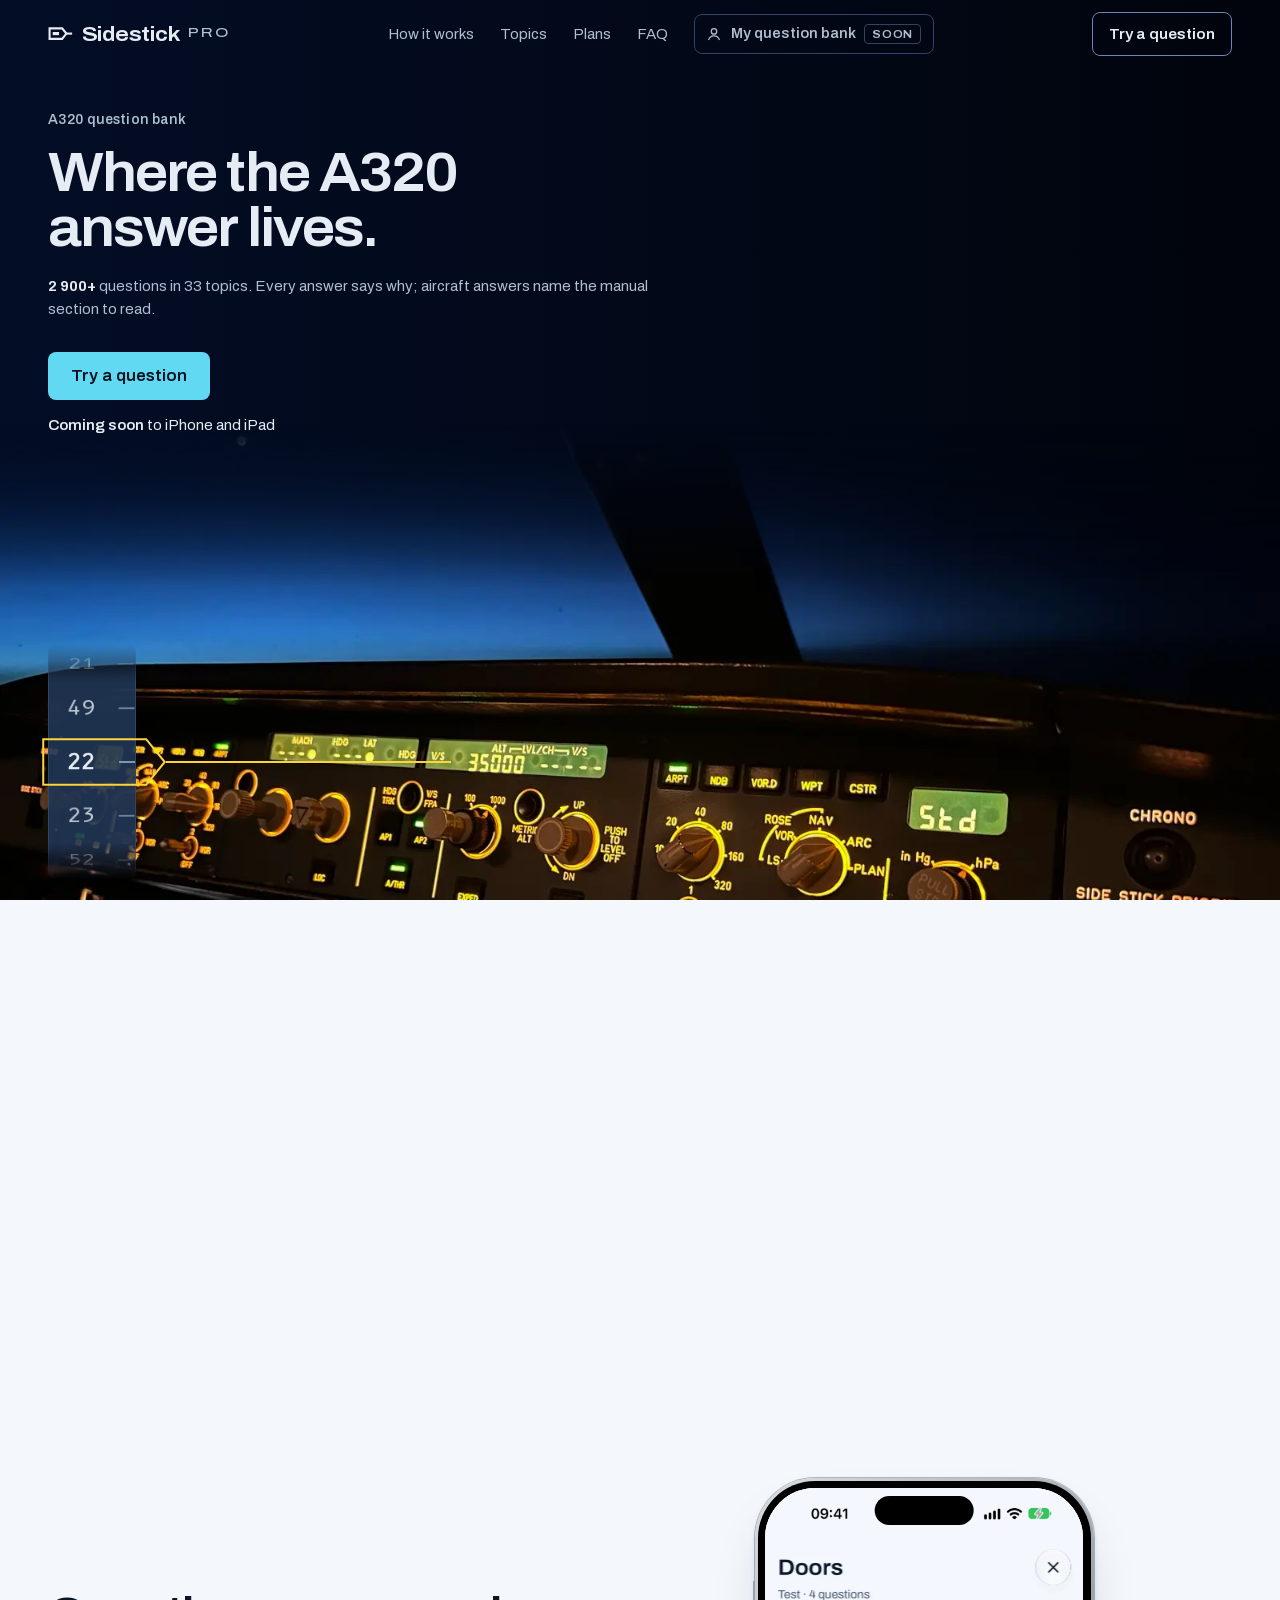
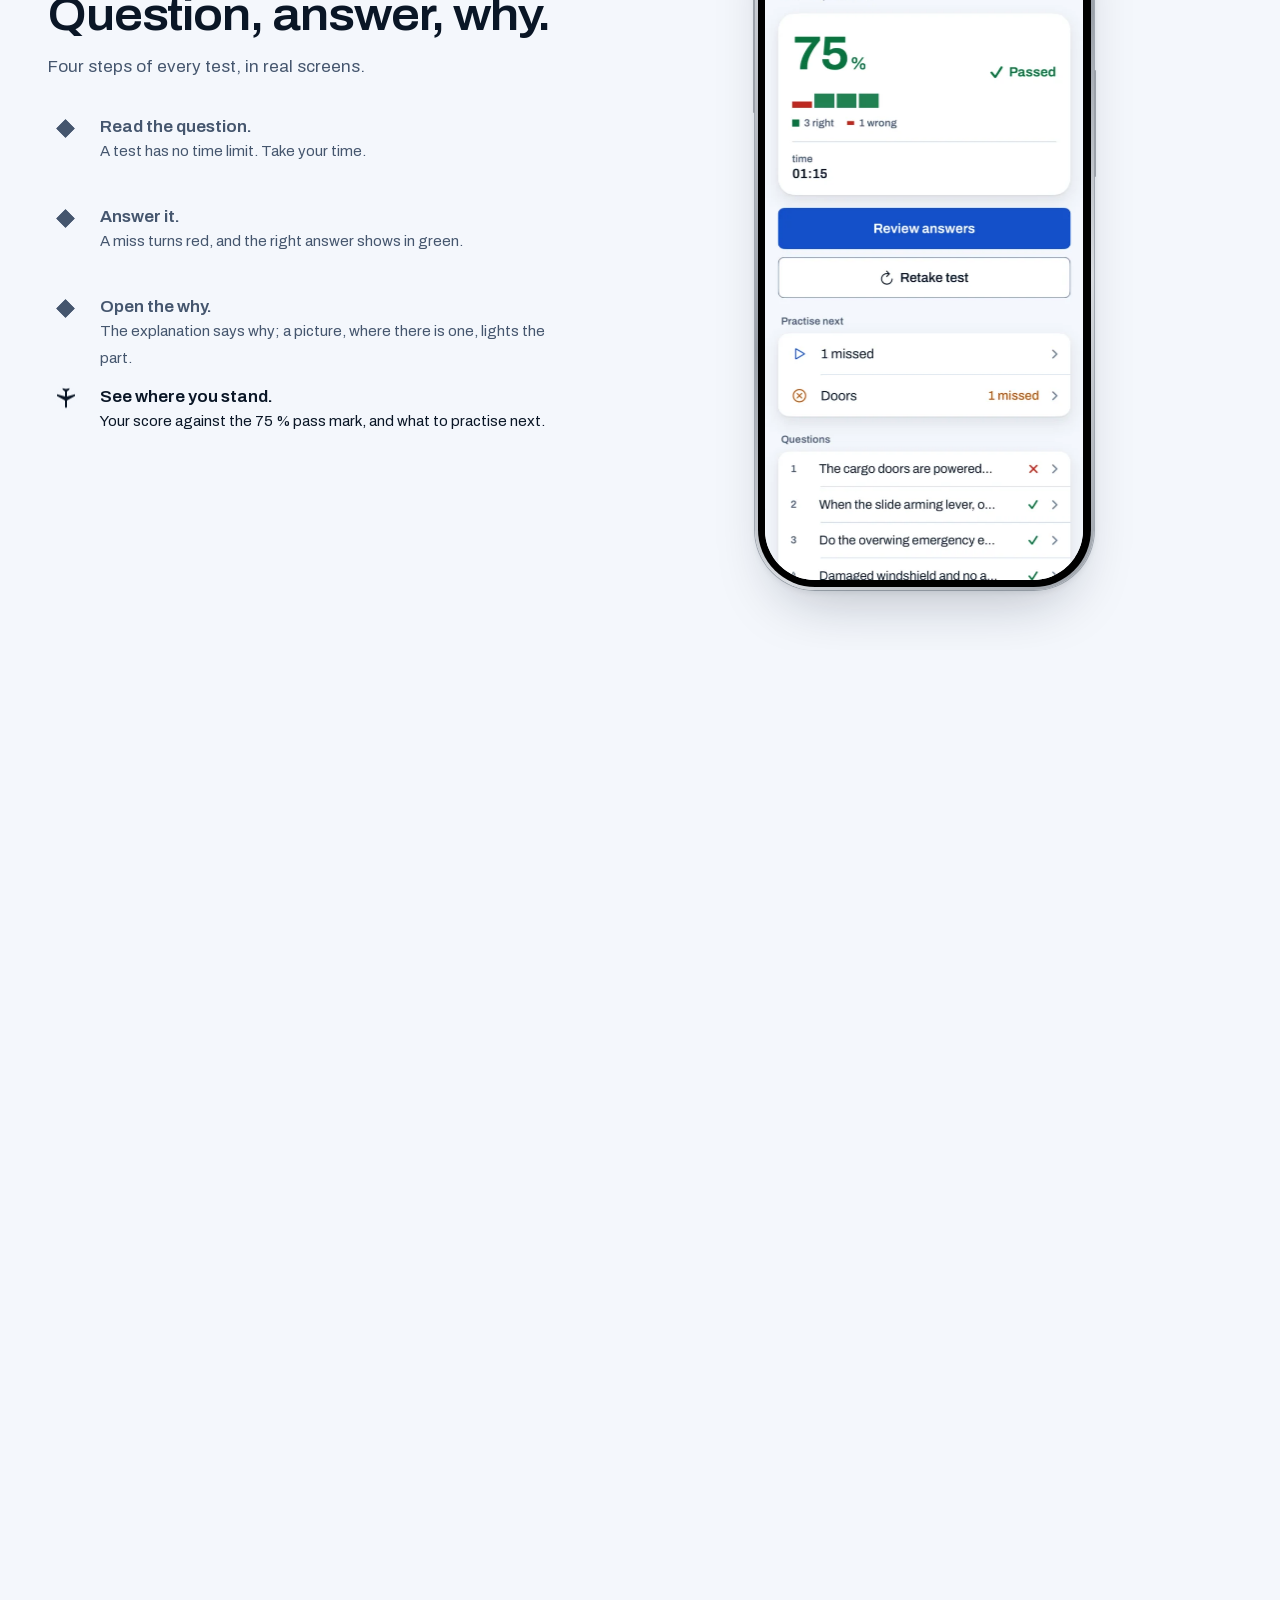
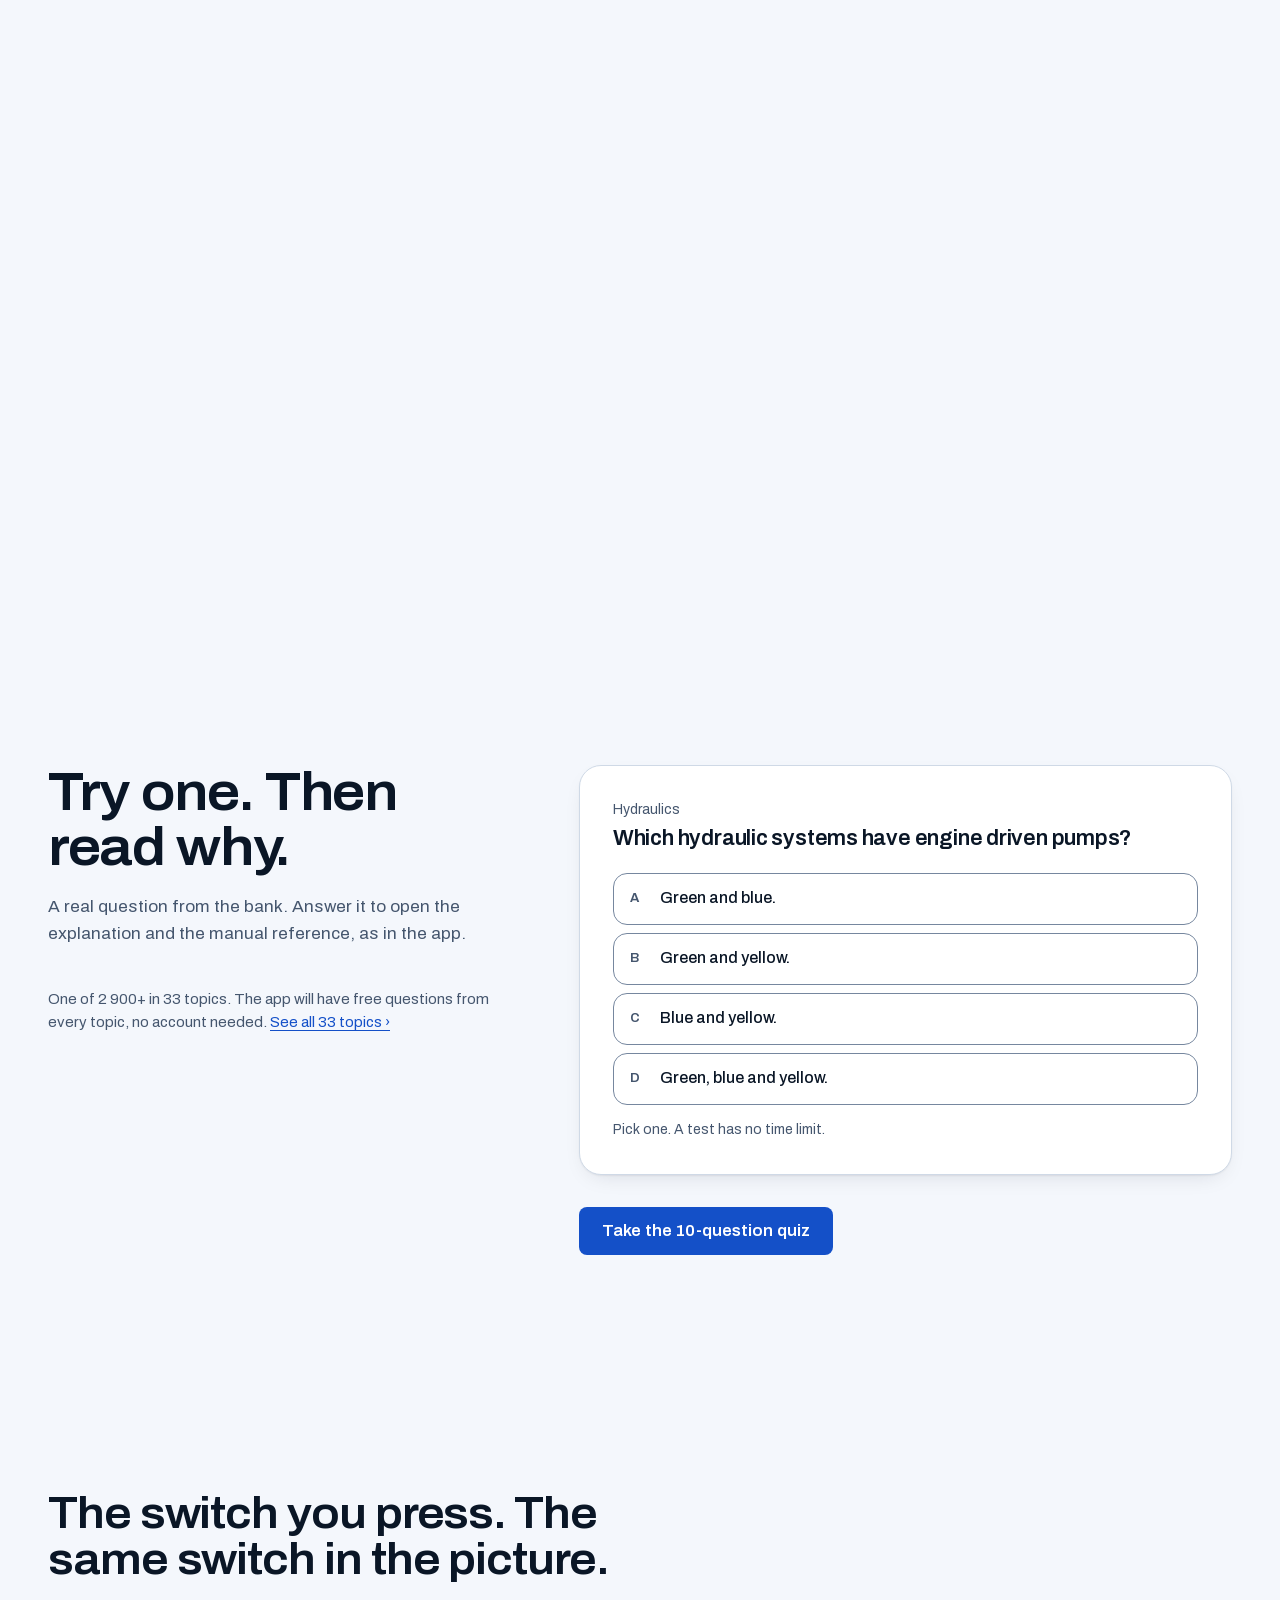
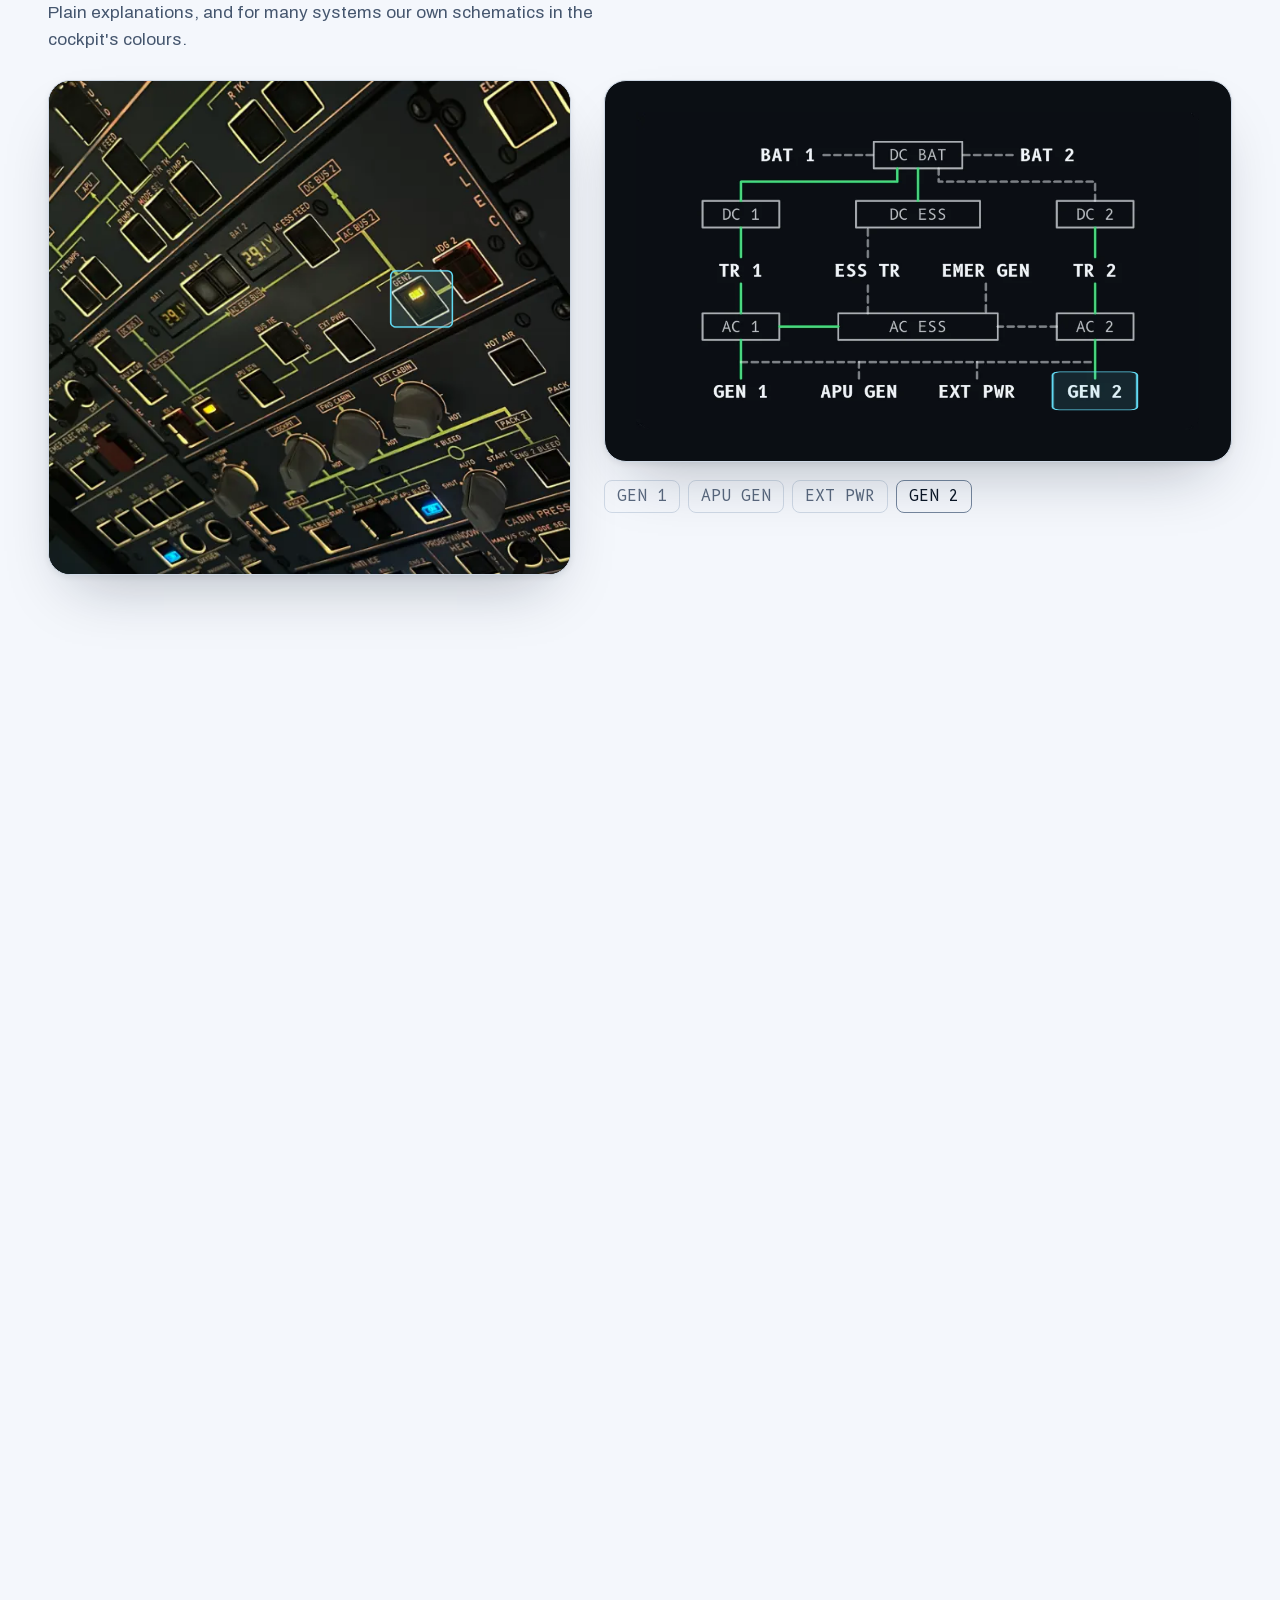
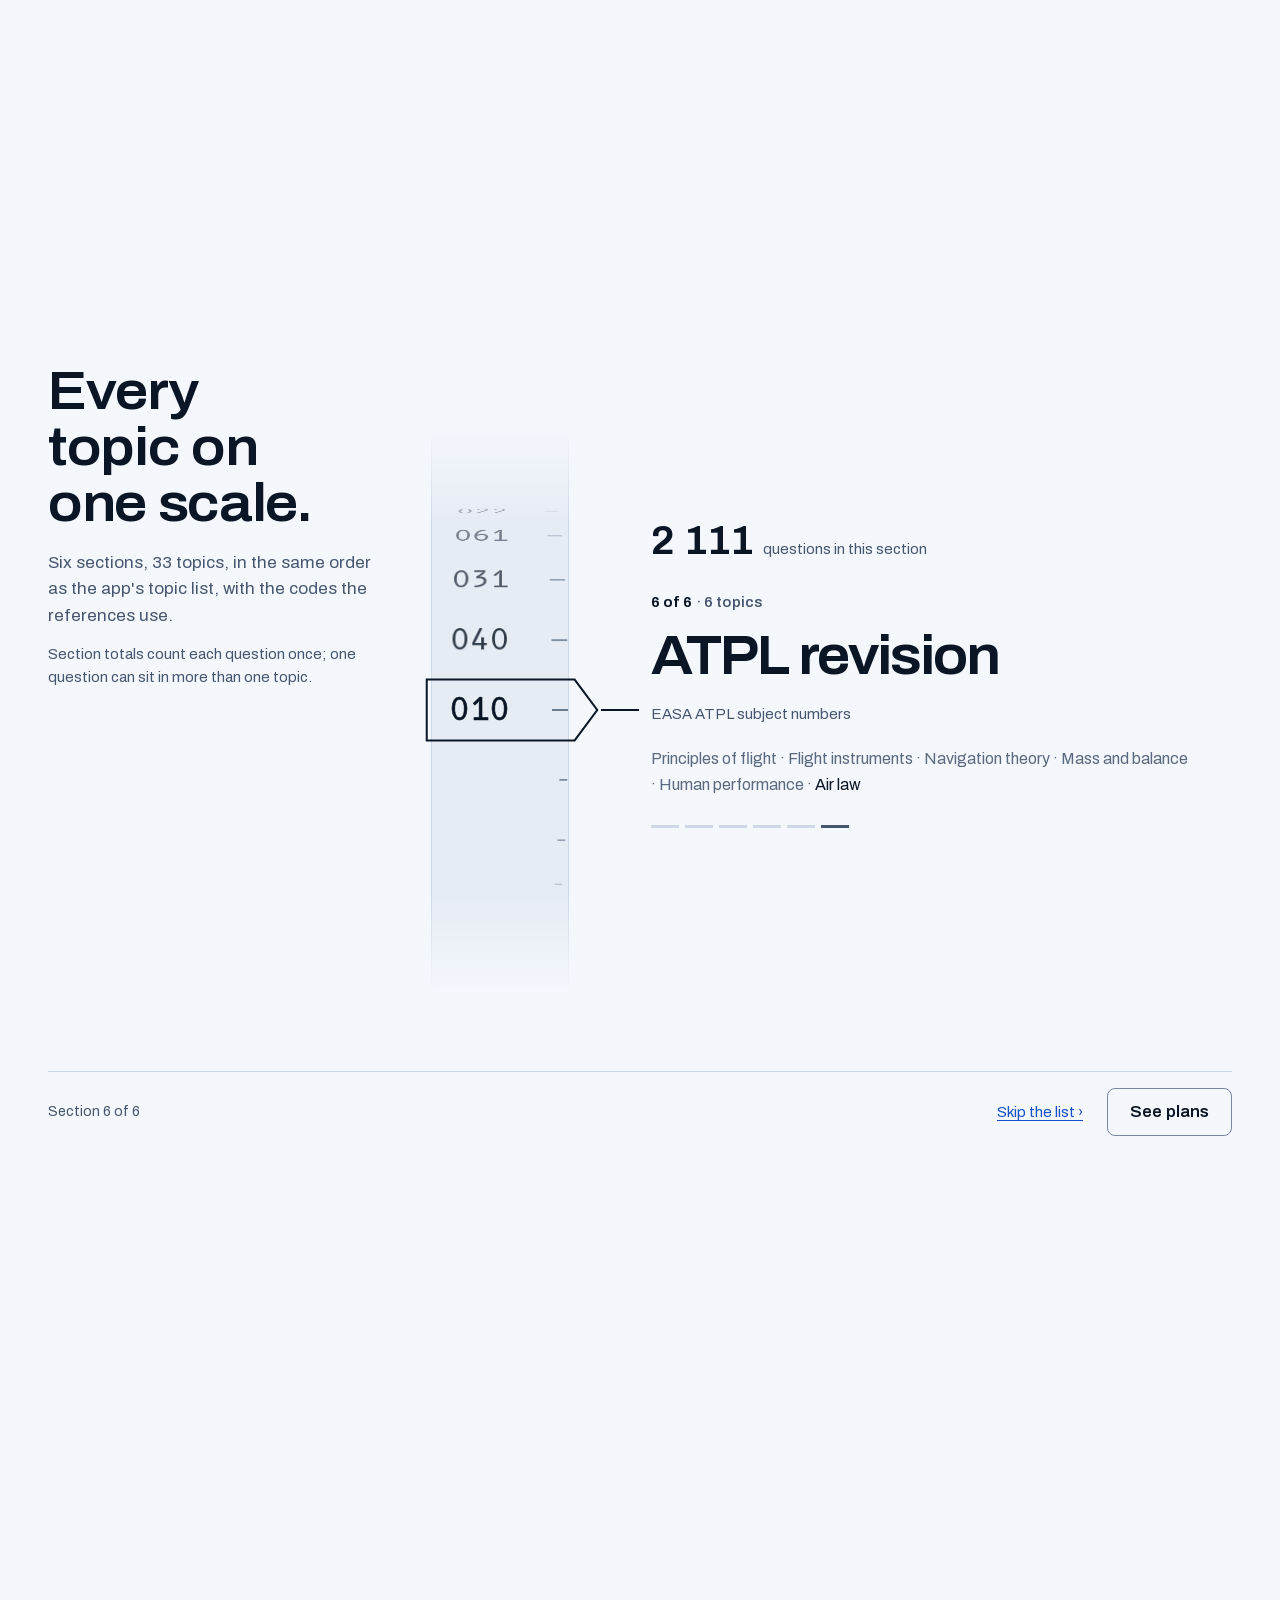
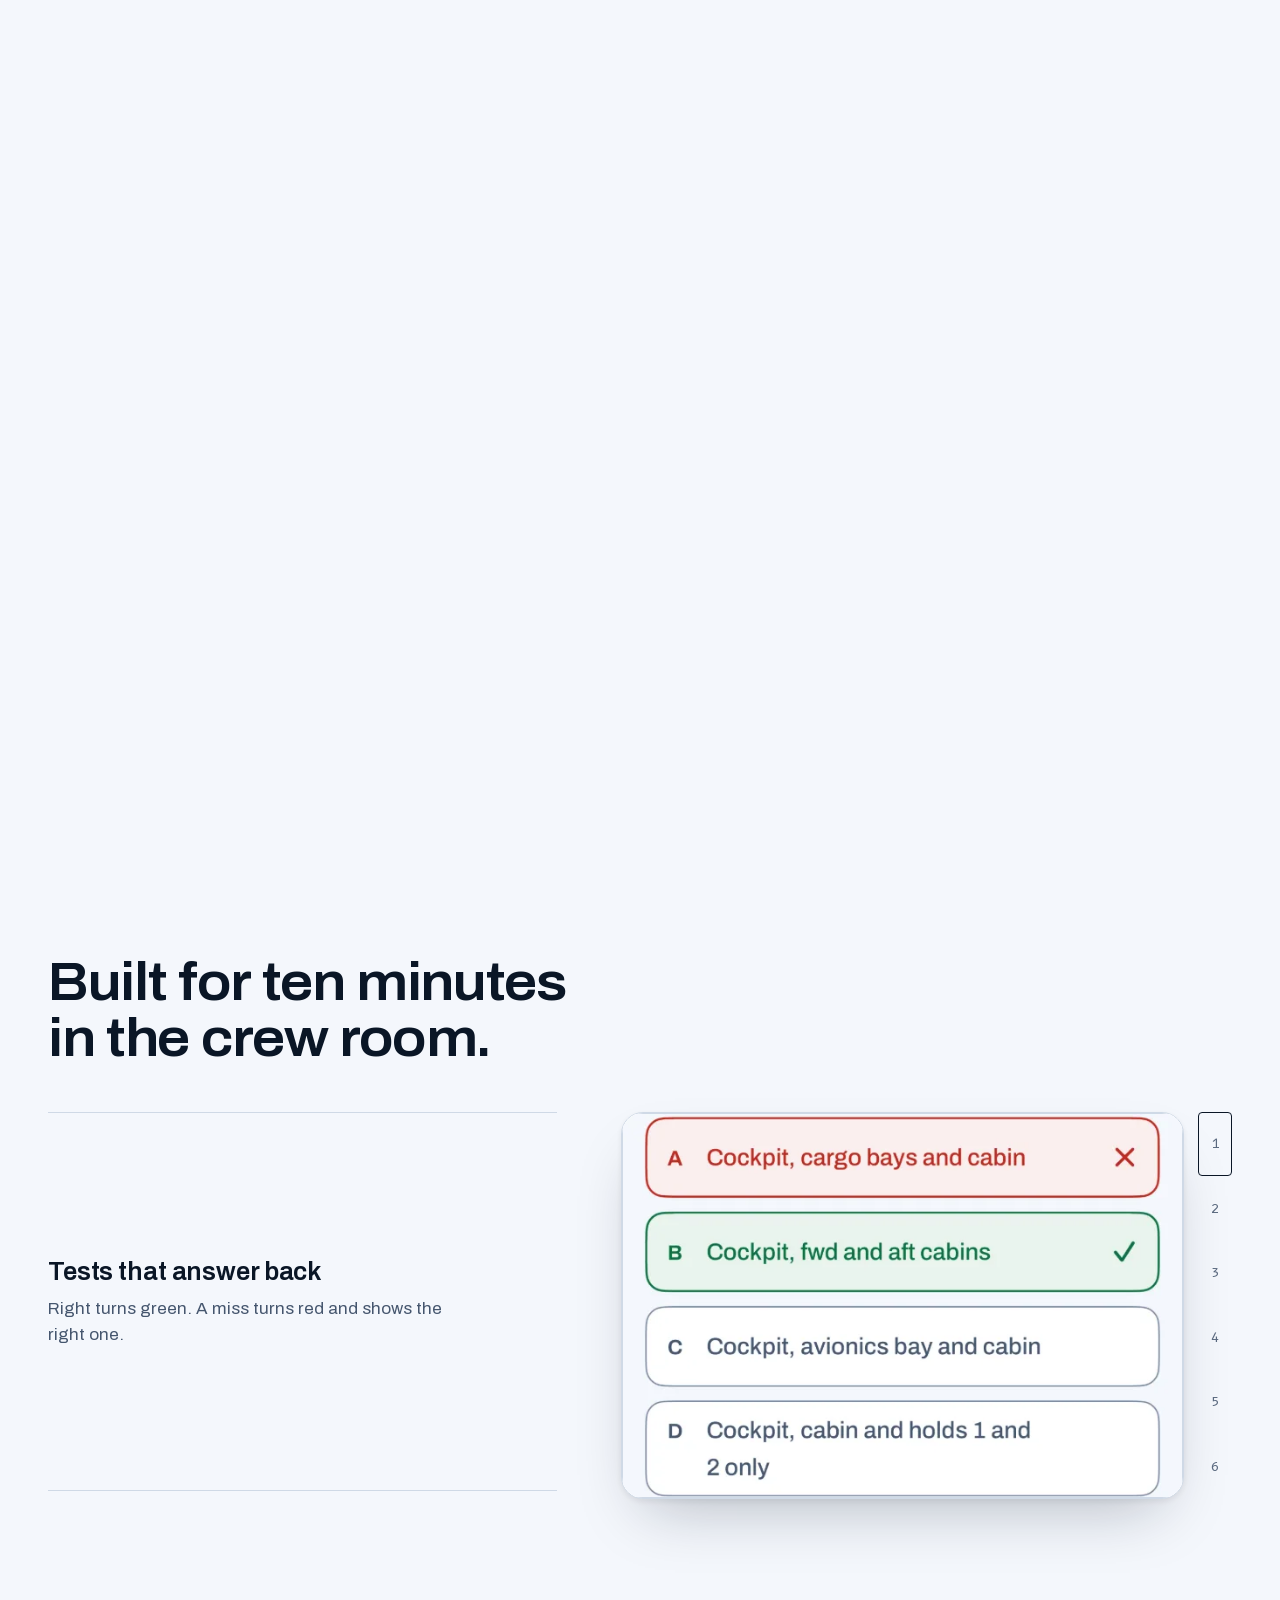
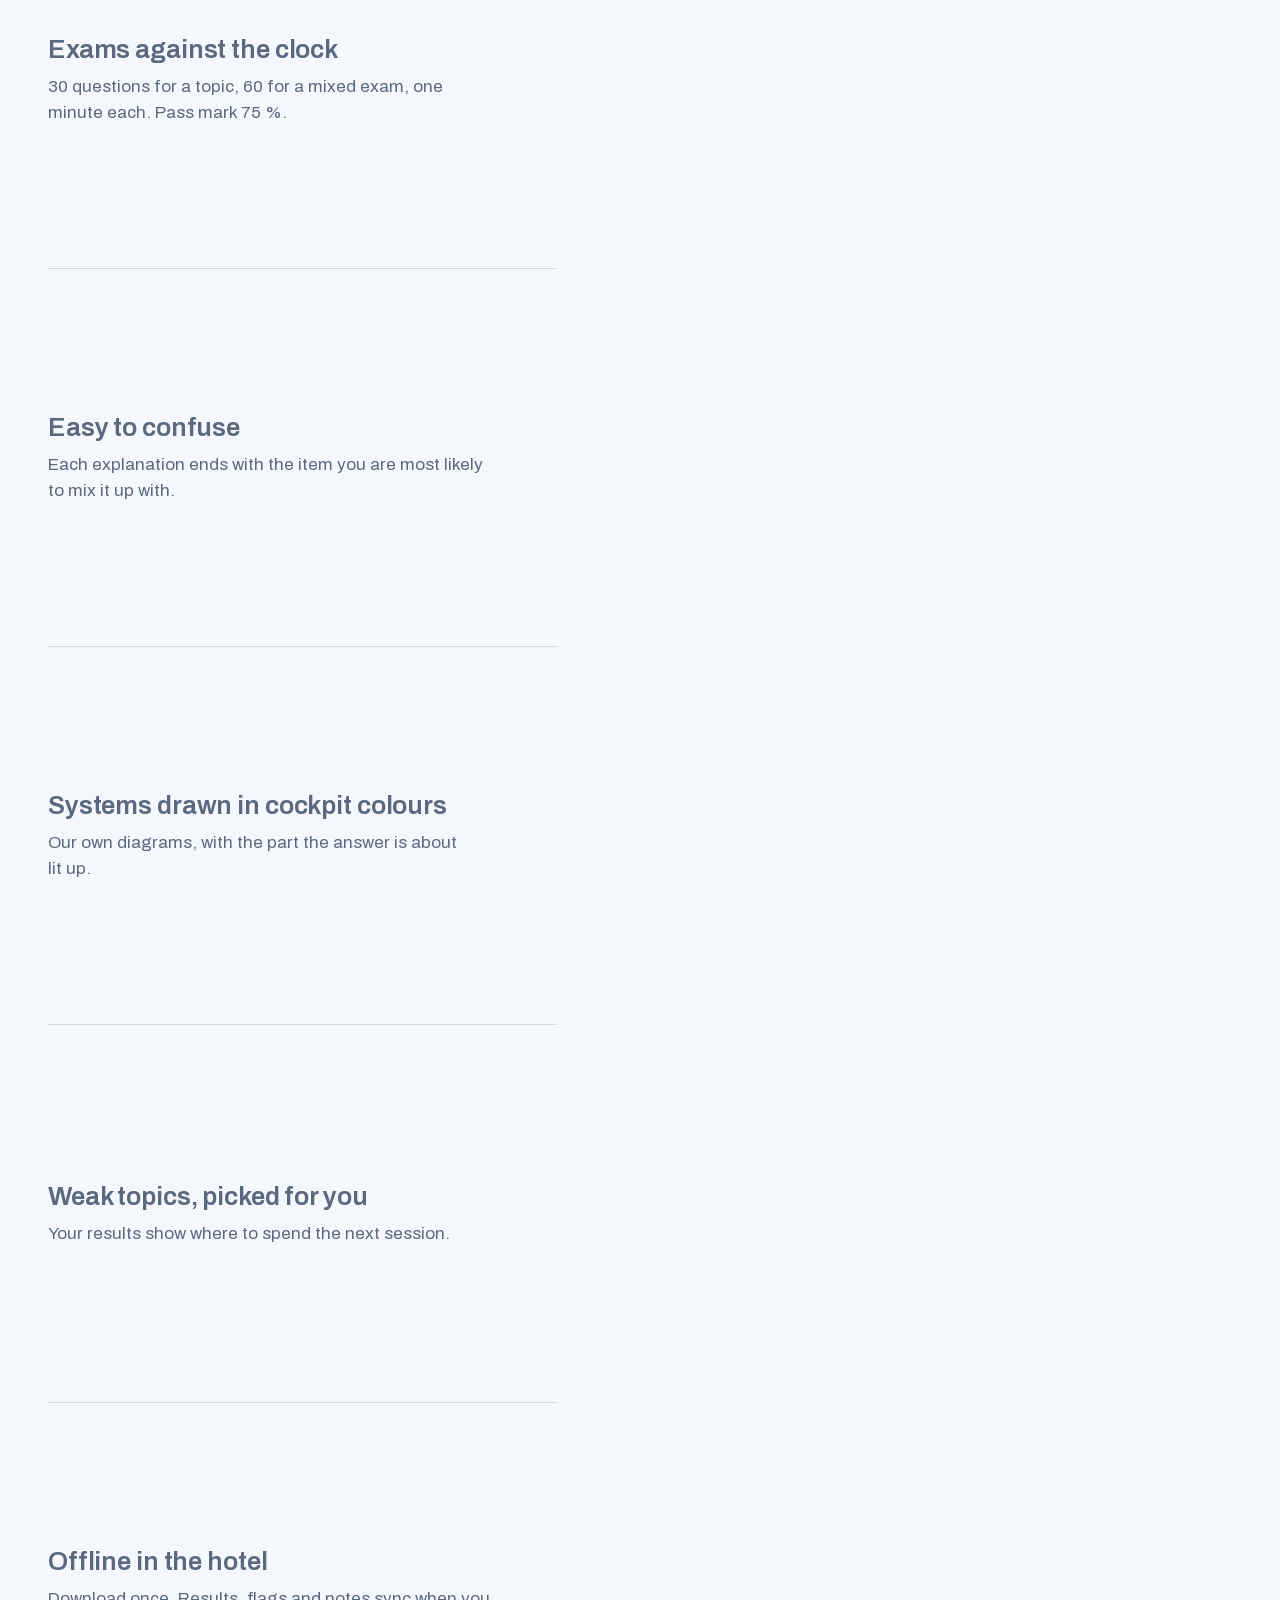
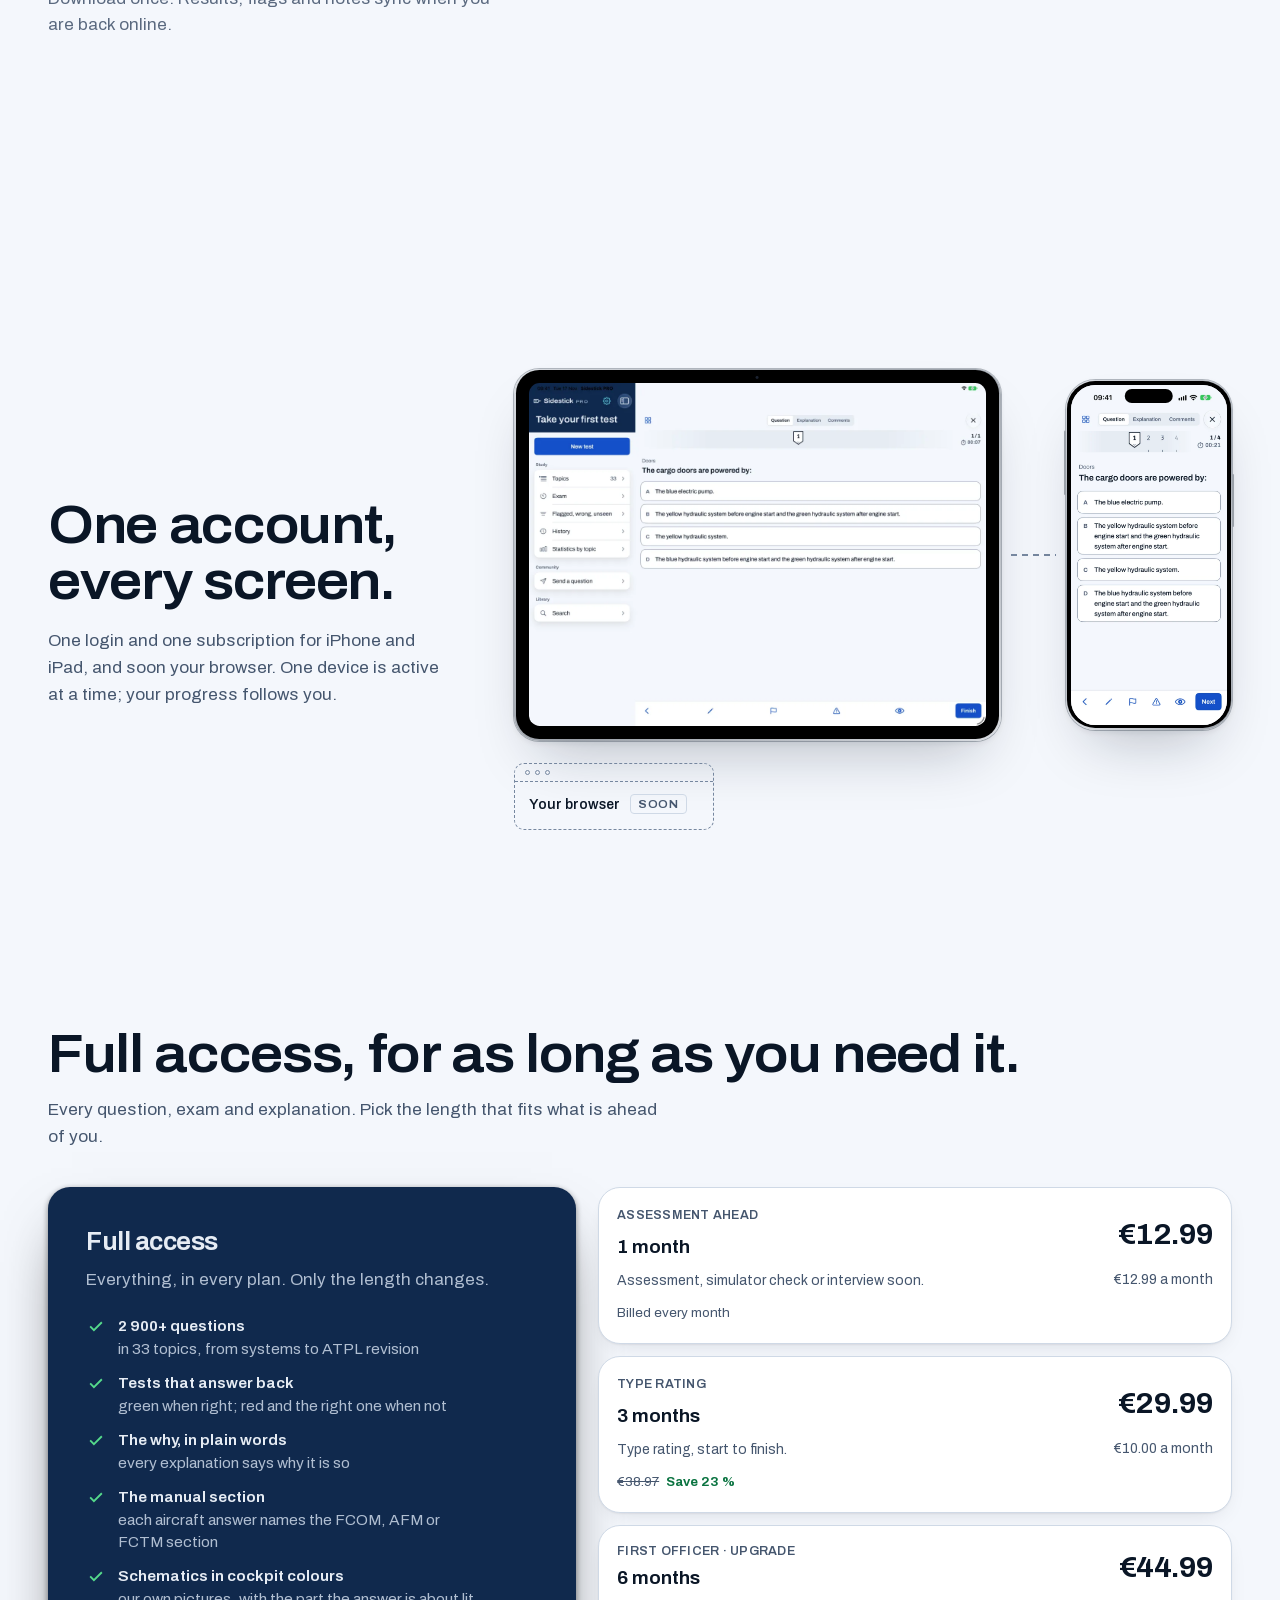
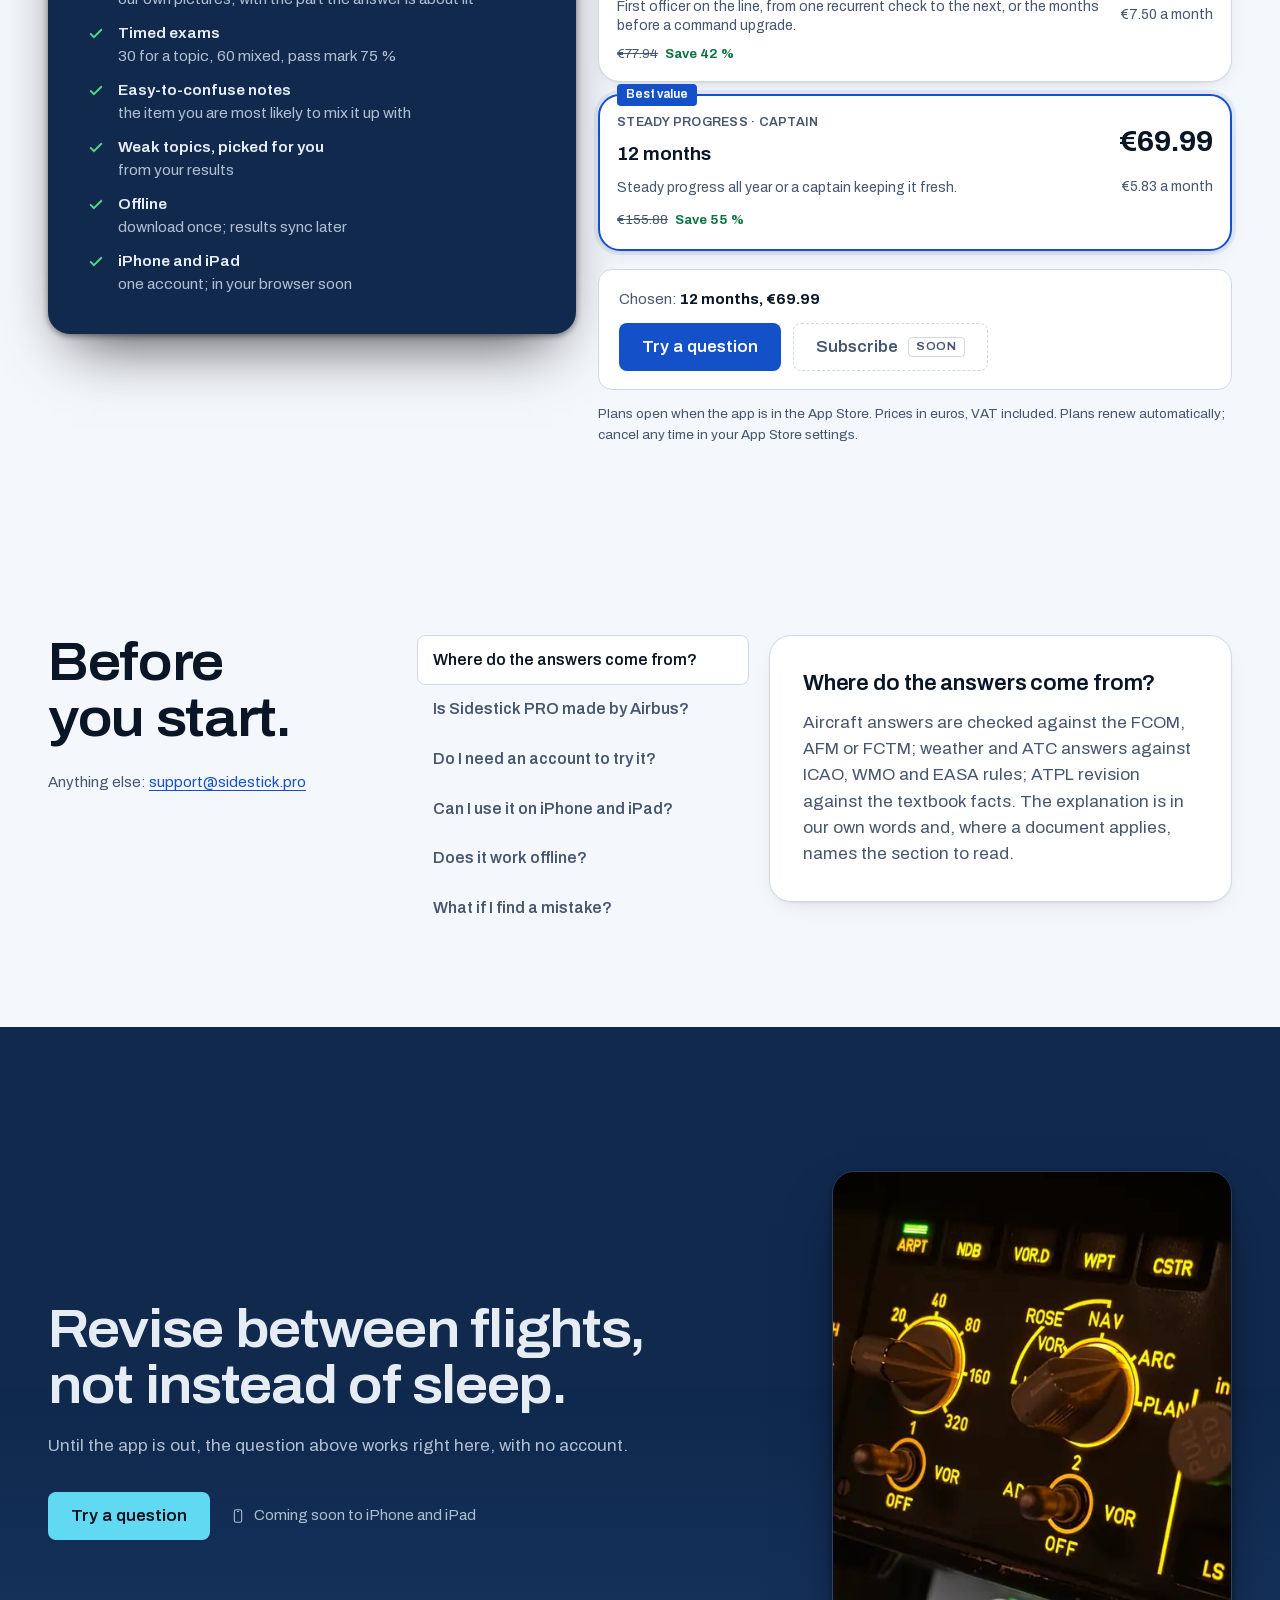
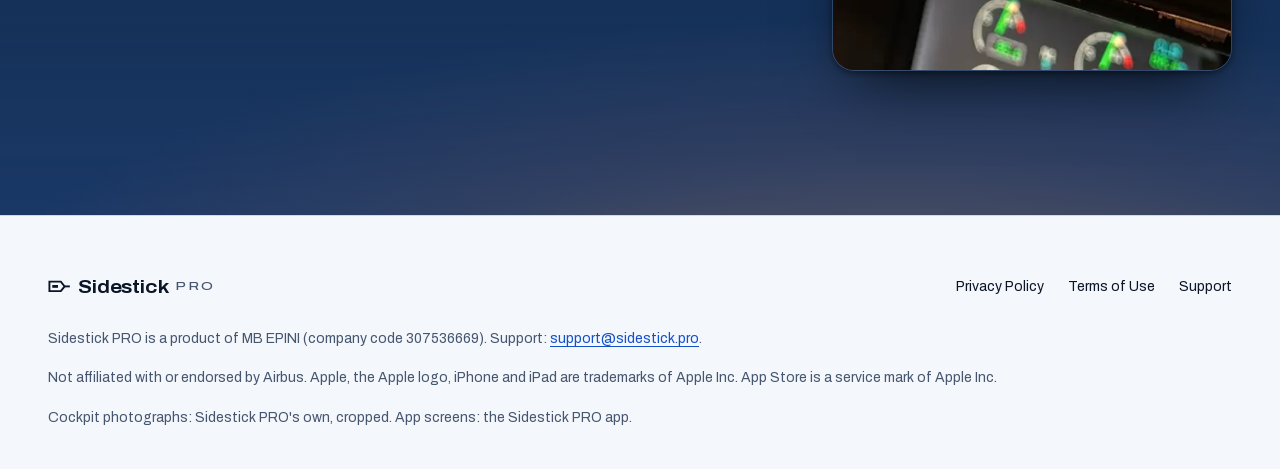
==== commit e759109f: "Publish site from a320-question-bank d3b3c223" ====
--- a/index.html
+++ b/index.html
@@ -147,7 +147,6 @@
 </div></div></div>
 </section>
 <section class="tape-sec" id="topics" aria-labelledby="tape-h">
-<div class="stops" aria-hidden="true"></div>
 <div class="tape-stage">
 <div class="wrap">
 <div class="tape-intro">
--- a/assets/home.css
+++ b/assets/home.css
@@ -1 +1 @@
-*{box-sizing:border-box}:root{--sec-pad:clamp(72px,10.5vh,104px);--nav-h:68px;--ease-io:cubic-bezier(.77,0,.175,1);--sky-l:#030d25;--sky-r:#01040c;--alt-x:.352;--alt-y:.709;--ratio:.3707}@media (max-width: 700px){:root{--alt-x:.41;--alt-y:.696;--ratio:1.19375}}html{background:var(--ground);overscroll-behavior-y:none;scroll-padding-top:80px;-webkit-text-size-adjust:100%;-webkit-tap-highlight-color:transparent}a,button,summary{touch-action:manipulation}body{margin:0;background:var(--ground);color:var(--ink);font:400 17px/1.55 var(--sans);overflow-x:clip}::selection{background:var(--action);color:var(--on-action)}a{color:var(--action);text-underline-offset:.22em;text-decoration-thickness:1px}:focus-visible{outline:2px solid var(--action);outline-offset:3px;border-radius:4px}img{display:block;max-width:100%}:root{--gutter:max(clamp(16px,4vw,48px),env(safe-area-inset-left,0px),env(safe-area-inset-right,0px))}.wrap{width:min(1240px,100% - 2 * var(--gutter));margin-inline:auto}.code{font-family:var(--mono)}h1,h2,h3{font-family:var(--sans);text-wrap:balance;margin:0}h2{font-size:clamp(32px,4.2vw,56px);font-weight:620;font-stretch:108%;letter-spacing:-.025em;line-height:1.04}h3{font-size:19px;font-weight:620;letter-spacing:-.005em;line-height:1.3}p{margin:0;text-wrap:pretty}.lead{color:var(--ink-2);font-size:clamp(17px,1.35vw,20px);line-height:1.55;max-width:34em}.skip{position:absolute;left:16px;top:-60px;z-index:60;padding:10px 14px;background:var(--action);color:var(--on-action);border-radius:var(--r-2)}.skip:focus{top:12px}main:focus{outline:none}.vh{position:absolute;width:1px;height:1px;overflow:hidden;clip-path:inset(50%);white-space:nowrap}.num{font-variant-numeric:tabular-nums}.dk{display:none !important}:root[data-theme="dark"] .lt{display:none !important}:root[data-theme="dark"] .dk{display:block !important}@media (prefers-color-scheme: dark){:root:not([data-theme="light"]) .lt{display:none !important}:root:not([data-theme="light"]) .dk{display:block !important}}.navy .lt{display:none !important}.navy .dk{display:block !important}.btn{display:inline-flex;align-items:center;justify-content:center;gap:10px;min-height:48px;padding:0 22px;border-radius:var(--r-2);font:600 16px/1 var(--sans);font-stretch:104%;text-decoration:none;border:1px solid transparent;cursor:pointer;white-space:nowrap;transition:transform .16s var(--ease-out),background-color .18s,border-color .18s,color .18s}.btn:active{transform:translateY(1px) scale(.97)}.btn-primary{background:var(--action);color:var(--on-action)}.btn-quiet{background:transparent;color:var(--ink);border-color:var(--edge)}@media (hover: hover) and (pointer: fine){.btn:hover{transform:translateY(-1px)}.btn-primary:hover{background:color-mix(in srgb,var(--action) 84%,var(--ink))}.btn-quiet:hover{border-color:var(--ink-2)}}.btn svg{width:18px;height:18px;flex:none}.store{display:inline-block;border-radius:var(--r-2);transition:transform .16s var(--ease-out)}.store img{height:52px;width:auto}.store:active{transform:translateY(1px) scale(.97)}.cta-note{color:var(--ink-2);font-size:15px}.cta-note b{color:var(--ink);font-weight:600}.nav{position:fixed;inset:0 0 auto;z-index:30;transition:background-color .3s,border-color .3s;border-bottom:1px solid transparent;color:var(--ink)}.nav[data-theme="light"]{color:var(--ink)}.nav.solid,.nav.open{background:color-mix(in srgb,var(--ground) 86%,transparent);-webkit-backdrop-filter:blur(14px) saturate(1.2);backdrop-filter:blur(14px) saturate(1.2);border-color:var(--line)}.nav .bar{display:flex;align-items:center;justify-content:space-between;height:var(--nav-h);gap:16px}.nav .wordmark{font-size:21px}.nav ul{display:flex;align-items:center;gap:26px;list-style:none;margin:0;padding:0}.nav ul a{position:relative;color:var(--ink-2);text-decoration:none;white-space:nowrap;font-size:15px;padding:12px 0;transition:color .2s}.nav ul a::after{content:"";position:absolute;left:0;right:0;bottom:6px;height:1px;background:var(--ink);transform:scaleX(0);transform-origin:0 50%;transition:transform .25s var(--ease-out)}@media (hover: hover) and (pointer: fine){.nav ul a:hover{color:var(--ink)}.nav ul a:hover::after{transform:scaleX(1)}}.nav .end{display:flex;gap:14px;align-items:center}.nav .btn{min-height:44px;padding:0 16px;font-size:15px}.nav .try-btn{display:inline-flex}.nav ul .qb-li{display:flex;align-items:center}.qb{display:inline-flex;align-items:center;gap:8px;height:40px;padding:0 12px 0 10px;border-radius:var(--r-2);border:1px solid var(--line);color:var(--ink-2);font-size:15px;font-weight:560;text-decoration:none;white-space:nowrap}.qb svg{width:18px;height:18px;flex:none}.qb[aria-disabled="true"]{cursor:default}.nav ul a.qb{color:var(--ink);border-color:var(--edge);padding:0 12px 0 10px;transition:border-color .18s,transform .16s var(--ease-out)}.nav ul a.qb::after{display:none}a.qb:active{transform:scale(.97)}@media (hover: hover) and (pointer: fine){.nav ul a.qb:hover{border-color:var(--ink-2)}}.soon{display:inline-flex;align-items:center;height:20px;padding:0 7px;border-radius:var(--r-1);border:1px solid var(--line);font:600 11px/1 var(--sans);letter-spacing:.06em;text-transform:uppercase;color:var(--ink-2);font-stretch:110%}.menu-note{display:none}.menu-btn{display:none;width:44px;padding:0 !important}.menu-btn .i-close,.nav.open .menu-btn .i-open{display:none}.nav.open .menu-btn .i-close{display:block}@media (max-width: 1060px){.nav .bar{gap:0}.nav .wordmark{margin-right:12px}.nav .end{margin-left:auto;gap:12px}.nav ul{display:none}.menu-btn{display:inline-flex}.nav.open ul{display:grid;position:absolute;left:0;right:0;top:var(--nav-h);gap:0;padding:8px var(--gutter) 20px;background:var(--ground);border-bottom:1px solid var(--line)}.nav.open ul a{display:block;font-size:19px;color:var(--ink);padding:14px 0;border-top:1px solid var(--line)}.nav.open ul .qb-li{display:block;padding-top:16px;border-top:1px solid var(--line)}.nav.open ul .qb{display:flex;width:100%;height:52px;font-size:17px;border-top-width:1px}.nav.open ul a.qb{padding:0 14px 0 12px}.nav.open ul .qb .soon{margin-left:auto}.nav.open .menu-note{display:block;color:var(--ink-2);font-size:14px;padding-top:10px}}@media (max-width: 520px){.nav .wordmark{font-size:16px}.nav .btn{padding:0 10px}}@media (max-width: 420px){.nav .btn{font-size:14px}}@media (max-width: 359px){.nav .wordmark .pro{display:none}}@media (max-width: 319px){.nav .try-btn{display:none}}html:not(.js) .nav{position:absolute}html:not(.js) .menu-btn{display:none}.drum{position:absolute;inset:0;list-style:none;margin:0;padding:0}.drum li{position:absolute;left:0;right:0;top:var(--cy,50%);height:var(--ih,72px);margin-top:calc(var(--ih,72px) / -2);display:flex;align-items:center;padding:0 26px 0 18px;font:400 var(--fs,34px)/1 var(--mono);color:var(--ink);white-space:nowrap;backface-visibility:hidden;background:linear-gradient(var(--ink-3),var(--ink-3)) right 0 top 50% / 16px 2px no-repeat}.drum li.gap,.drum li.tick{font-size:0;background-size:8px 2px}.drum li.on{color:var(--ink);font-weight:400;-webkit-text-stroke:.6px currentColor}.strip{position:absolute;inset:0 30px 0 0;border-radius:var(--r-2);background:var(--ground-3);border:1px solid var(--line);overflow:hidden;-webkit-mask-image:linear-gradient(180deg,transparent,#000 16%,#000 84%,transparent);mask-image:linear-gradient(180deg,transparent,#000 16%,#000 84%,transparent)}.window{position:absolute;left:-6px;right:0;top:var(--cy,50%);height:calc(var(--ih,72px) - 8px);transform:translateY(-50%);pointer-events:none}.window svg{width:100%;height:100%;overflow:visible;display:block}.window path{fill:none;stroke:var(--ref);stroke-width:2;vector-effect:non-scaling-stroke}html:not(.js) .drum li{transform:translateY(calc(var(--o) * var(--ih,72px) * .92))}.hero{position:relative;isolation:isolate;container-type:inline-size;color:var(--ink);background:var(--panel)}.hero h1{font-size:clamp(38px,4.6vw,70px);font-weight:640;font-stretch:106%;letter-spacing:-.035em;line-height:.99;max-width:11.5em}.hero .lead{margin-top:24px;max-width:29em}.hero .fact{margin-top:20px;color:var(--ink-2);font-size:15px;max-width:34em}.hero .fact b{color:var(--ink);font-weight:650;font-variant-numeric:tabular-nums}.hero .actions{margin-top:30px;display:flex;gap:12px;flex-wrap:wrap;align-items:center}.hero .cta-note{margin-top:14px;color:var(--ink)}.hero-photo{display:block;position:relative}.hero-photo img{width:100%;height:auto;aspect-ratio:2576 / 955}@media (max-width: 700px){.hero-photo img{aspect-ratio:800 / 955}}.hero-tape{position:absolute;z-index:3;--ih:56px;--fs:22px;width:118px;height:236px}.hero-tape .strip{background:color-mix(in srgb,var(--ground-3) 90%,transparent);box-shadow:var(--shadow-2)}.hero-tape .line{position:absolute;top:var(--cy,50%);left:100%;height:2px;margin-top:-1px;background:var(--ref);transform-origin:0 50%}@media (max-width: 700px){.hero h1{font-size:clamp(33px,9.6vw,46px)}.hero .lead{font-size:17px;margin-top:16px}.hero .fact{margin-top:14px}.hero .actions{margin-top:22px}.hero .actions .btn{flex:1 1 auto;padding:0 14px}.hero .cta-note{font-size:14px}.hero-tape{--ih:40px;--fs:15px;width:64px;height:150px}.hero-tape .strip{inset:0 18px 0 0}.hero-tape .drum li{padding:0 18px 0 7px;background-size:9px 2px}}@media (max-width: 359px){.hero .actions{flex-direction:column;align-items:stretch}}:root .hero{background:linear-gradient(90deg,var(--sky-l),var(--sky-r));display:flex;flex-direction:column;min-height:100svh;padding-top:calc(var(--nav-h) + clamp(20px,4.5vh,64px));overflow:clip}:root .hero .text{position:relative;z-index:2}:root .hero .text > *{max-width:min(700px,50cqw)}:root .hero h1{font-size:clamp(38px,4.3vw,64px);max-width:min(700px,50cqw)}:root .hero .spacer{flex:1 0 24px}:root .hero-photo{margin-top:calc(-.5 * var(--ratio) * 100cqw);width:100%;z-index:1;-webkit-mask-image:linear-gradient(180deg,transparent,#000 34%);mask-image:linear-gradient(180deg,transparent,#000 34%)}:root .hero-tape{left:clamp(16px,4vw,48px);bottom:calc((1 - var(--alt-y)) * var(--ratio) * 100cqw - 118px)}:root .hero-tape .line{width:calc(var(--alt-x) * 100cqw - clamp(16px,4vw,48px) - 100%)}@media (max-width: 700px){:root .hero .text > *{max-width:none}:root .hero-photo{margin-top:calc(-.30 * min(var(--ratio) * 100cqw,48svh))}.hero-photo img{max-height:48svh;object-fit:cover;object-position:50% 100%}:root .hero-tape{left:10px;bottom:calc((1 - var(--alt-y)) * var(--ratio) * 100cqw - 75px)}:root .hero-tape .line{width:calc(var(--alt-x) * 100cqw - 10px - 100%)}}@media (min-width: 701px) and (max-height: 880px){:root .hero{padding-top:calc(var(--nav-h) + 8px)}:root .hero h1{font-size:clamp(34px,min(4.3vw,6.6vh),64px)}:root .hero .lead{margin-top:16px}:root .hero .fact{margin-top:12px}:root .hero .actions{margin-top:20px}:root .hero .cta-note{margin-top:10px}}@media (prefers-reduced-motion: no-preference){.js:not(.no-motion) .enter{animation:enter .6s var(--ease-out) both;animation-delay:var(--d,60ms)}:root.js:not(.no-motion) .hero-photo{animation:fade .6s var(--ease-out) both .1s}@keyframes enter{from{opacity:.01;transform:translateY(12px)}}@keyframes fade{from{opacity:.01}}}.hero .eyebrow{font-size:14px;font-weight:560;letter-spacing:.01em;color:var(--ink-2);margin-bottom:16px}.descent{position:relative;height:150svh}.descent > .hero{position:sticky;top:0;min-height:100svh}@media (max-width: 700px) and (max-height: 860px){:root .hero{padding-top:calc(var(--nav-h) + 14px)}.hero .eyebrow{margin-bottom:10px}:root .hero .fact{margin-top:10px}:root .hero .actions{margin-top:16px}:root .hero .cta-note{margin-top:10px}}@media (max-width: 700px) and (max-height: 600px){:root .hero h1{font-size:30px}}.descent .hero-photo img{transform-origin:calc(var(--alt-x) * 100%) calc(var(--alt-y) * 100%)}html:not(.js) .descent,.no-motion .descent,.save-data .descent{height:auto}html:not(.js) .descent > .hero,.no-motion .descent > .hero,.save-data .descent > .hero{position:relative;height:auto;min-height:100svh}section{position:relative}.screen{padding:var(--sec-pad) 0}.head{display:grid;gap:18px;margin-bottom:clamp(32px,5vh,56px)}.head h2{max-width:15em}:where(.iphone,.ipad){--rim-a:#4a4f57;--rim-b:#1c1f23;--rim-line:rgba(255,255,255,.14)}.iphone{--_w: var(--pw,300px);position:relative;flex:none;width:var(--_w);padding:calc(var(--_w) * .009);border-radius:calc(var(--_w) * .178);background:linear-gradient(135deg,var(--rim-a),var(--rim-b) 45%,var(--rim-a) 70%,var(--rim-b));box-shadow:0 0 0 1px var(--rim-line),var(--shadow-2)}:root[data-theme="light"] :is(.iphone,.ipad),[data-theme="light"] .iphone{--rim-a:#d9dce1;--rim-b:#9ba1a9;--rim-line:rgba(10,22,38,.28)}@media (prefers-color-scheme: light){:root:not([data-theme="dark"]) :is(.iphone,.ipad){--rim-a:#d9dce1;--rim-b:#9ba1a9;--rim-line:rgba(10,22,38,.28)}}.ipad{--_w: var(--padw,640px);position:relative;width:var(--_w);padding:calc(var(--_w) * .004);border-radius:calc(var(--_w) * .052);background:linear-gradient(135deg,var(--rim-a),var(--rim-b) 50%,var(--rim-a));box-shadow:0 0 0 1px var(--rim-line),var(--shadow-2)}.ipad .glass{position:relative;padding:calc(var(--_w) * .026);border-radius:calc(var(--_w) * .048);background:#000}.ipad .glass::before{content:"";position:absolute;left:50%;top:calc(var(--_w) * .011);width:calc(var(--_w) * .006);aspect-ratio:1;border-radius:50%;background:#1b2230;transform:translateX(-50%)}.ipad .scr{position:relative;overflow:hidden;border-radius:calc(var(--_w) * .022);aspect-ratio:1200 / 900;background:var(--ground)}.ipad .scr img{width:100%;height:100%;object-fit:cover}.iphone::before,.iphone::after{content:"";position:absolute;width:2px;border-radius:2px;background:var(--rim-b)}.iphone::before{left:-2px;top:22%;height:11%;box-shadow:0 calc(var(--_w) * -.16) 0 0 var(--rim-b)}.iphone::after{right:-2px;top:27%;height:15%}.iphone .glass{padding:calc(var(--_w) * .021);border-radius:calc(var(--_w) * .169);background:#000}.iphone .scr{position:relative;overflow:hidden;border-radius:calc(var(--_w) * .148);background:var(--ground);aspect-ratio:600 / 1304;isolation:isolate}.iphone .scr img{width:100%;height:100%;object-fit:cover;object-position:top}.iphone .island{position:absolute;z-index:5;left:50%;top:calc(var(--_w) * .024);width:31%;aspect-ratio:126 / 37;transform:translateX(-50%);border-radius:99px;background:#000}.hl{position:absolute;left:var(--x);top:var(--y);width:var(--w);height:var(--h);border-radius:7% / 15%;border:2px solid var(--sys-yellow);box-shadow:0 0 14px 2px color-mix(in srgb,var(--sys-yellow) 55%,transparent);opacity:0;pointer-events:none}.navy .hl,:root[data-theme="dark"] .hl{--sys-yellow:#F2CF4A}.hl.on{opacity:1}.reveal[data-theme="light"] .hl{--sys-yellow:#8A6A00}@media (prefers-reduced-motion: no-preference){.js:not(.no-motion) .hl.on{animation:pulse 2.1s var(--ease-in-out,ease-in-out) both}@keyframes pulse{0%{opacity:0}12%{opacity:1}28%{opacity:.2}44%{opacity:1}60%{opacity:.2}76%,100%{opacity:1}}}.reveal{background:var(--ground);color:var(--ink)}.pin{position:relative;height:calc(100svh + 3 * var(--step,60svh))}@media (max-width: 760px){.pin{--step:55svh}}.pin .stage{position:sticky;top:0;height:100svh;overflow:clip;background:var(--ground)}.pin .stage .wrap{height:100%;display:grid;grid-template-columns:minmax(0,5fr) minmax(0,6fr);gap:24px 56px;align-items:center;padding:calc(var(--nav-h) + 20px) 0 20px}.reveal h2{font-size:clamp(30px,3.6vw,52px)}.reveal .copy .lead{margin-top:14px;font-size:17px}.fpl{position:relative;margin-top:clamp(20px,4svh,40px);height:min(360px,44svh);padding-left:52px}.fpl .wps{list-style:none;margin:0;padding:0;height:100%;display:grid;grid-template-rows:repeat(4,1fr)}.fpl .track,.fpl .flown{position:absolute;left:17px;top:10px;bottom:10px;width:2px;background:var(--line)}.fpl .flown{background:var(--ink-2);transform-origin:50% 0;transform:scaleY(0)}.fpl .ac{position:absolute;z-index:2;left:6px;top:0;width:24px;height:24px;color:var(--ink);will-change:transform}.fpl .ac svg{width:100%;height:100%;display:block;transform:rotate(180deg)}.fpl .wp{position:relative;color:color-mix(in srgb,var(--ink-2) 88%,var(--ground));transition:color .25s}.fpl .wp::before{content:"";position:absolute;left:-41px;top:6px;width:11px;height:11px;transform:rotate(45deg);border:1.5px solid currentColor;background:var(--ground);transition:background-color .25s,opacity .15s}.fpl .wp.past{color:var(--ink-2)}.fpl .wp.past::before{background:var(--ink-2)}.fpl .wp.on{color:var(--ink)}.fpl .wp b{display:block;font-size:17px;font-weight:620;line-height:1.3}.fpl .wp span{font-size:15px;line-height:1.4}.phone-slot{--pw:min(350px,calc((100svh - var(--nav-h) - 96px) * .46));display:grid;place-items:center;height:100%}.film{position:absolute;inset:0;display:flex;will-change:transform}.frame-shot{position:relative;flex:none;width:100%;height:100%}.sbar{position:absolute;z-index:4;left:0;right:0;top:0;height:6.4%;overflow:hidden}.sbar img{height:auto !important;aspect-ratio:600 / 1304}.mini{display:none}@media (max-width: 700px){.pin .stage .wrap{grid-template-columns:1fr;grid-template-rows:auto auto minmax(0,1fr) auto;gap:10px;align-items:stretch;padding:calc(var(--nav-h) + 14px) 0 14px}.reveal h2{font-size:clamp(26px,7.2vw,36px)}.reveal .copy .lead{display:none}.fpl{margin-top:12px;height:40px;padding:0}.fpl .wps{display:flex;justify-content:space-between}.fpl .wp{width:13px}.fpl .track,.fpl .flown{left:6px;right:6px;top:19px;bottom:auto;width:auto;height:2px}.fpl .flown{transform-origin:0 50%;transform:scaleX(0)}.fpl .ac{top:7px;left:0}.fpl .wp::before{left:1px;top:14px}.fpl .wp b,.fpl .wp span{display:none}.phone-slot{--pw:min(250px,calc((100svh - var(--nav-h) - 250px) * .46))}.mini{display:block;position:relative;height:66px;overflow:hidden}.mini p{position:absolute;inset:0;font-size:15px;color:var(--ink-2);line-height:1.4;will-change:transform,opacity}.mini p b{color:var(--ink);font-weight:620;display:block;font-size:16px}}@media (max-height: 560px) and (max-width: 700px){.mini{display:none}.phone-slot{--pw:min(220px,calc((100svh - var(--nav-h) - 120px) * .46))}}.reveal .static-wrap{display:none}.steps4{list-style:none;margin:0;padding:0;display:grid;grid-template-columns:repeat(4,minmax(0,1fr));gap:clamp(16px,2.4vw,32px)}.steps4 li{display:grid;gap:16px;align-content:start;justify-items:center}.steps4 .iphone{--pw:min(240px,100%)}.cap{color:var(--ink-2);font-size:15px;line-height:1.45;max-width:22em}.cap b{display:block;color:var(--ink);font-weight:620;font-size:16px;margin-bottom:2px}.cap .n{font-variant-numeric:tabular-nums;color:var(--ink-2);font-weight:560;margin-right:6px}@media (max-width: 900px){.steps4{grid-template-columns:repeat(2,minmax(0,1fr));row-gap:36px}}@media (max-width: 359px){.steps4{column-gap:12px}.cap{font-size:14px}}html:not(.js) .pin,.no-motion .pin,.save-data .pin{height:auto}html:not(.js) .pin .stage,.no-motion .pin .stage,.save-data .pin .stage{position:static;height:auto}html:not(.js) .pin .stage .wrap,.no-motion .pin .stage .wrap,.save-data .pin .stage .wrap{display:block;height:auto;padding:var(--sec-pad) 0 0}html:not(.js) :is(.fpl,.phone-slot,.mini),.no-motion :is(.fpl,.phone-slot,.mini),.save-data :is(.fpl,.phone-slot,.mini){display:none}html:not(.js) .reveal .copy .lead,.no-motion .reveal .copy .lead,.save-data .reveal .copy .lead{display:block}html:not(.js) .steps-sr,.no-motion .steps-sr,.save-data .steps-sr{display:none}html:not(.js) .reveal .static-wrap,.no-motion .reveal .static-wrap,.save-data .reveal .static-wrap{display:block;padding:40px 0 var(--sec-pad)}.try-b{display:grid;grid-template-columns:minmax(0,5fr) minmax(0,7fr);gap:32px 64px;align-items:start}.try-b .head{position:sticky;top:calc(var(--nav-h) + 32px);margin-bottom:0}.qcard{background:var(--ground-2);border:1px solid var(--line);border-radius:var(--r-4);box-shadow:var(--shadow-1);padding:clamp(20px,2.6vw,36px)}.step{display:flex;align-items:center;gap:10px;color:var(--ink-2);font-size:14px;font-weight:560;margin:22px 0 8px}.step:first-child{margin-top:0}.step svg{width:18px;height:18px;color:var(--ink-2)}.q-stem{font-size:clamp(20px,1.7vw,24px);font-weight:600;line-height:1.3;letter-spacing:-.01em;margin-top:4px}.q-topic{color:var(--ink-2);font-size:14px}.opts{list-style:none;margin:20px 0 0;padding:0;display:grid;gap:8px}.opt{width:100%;text-align:left;display:flex;align-items:center;gap:14px;min-height:52px;padding:12px 16px;border-radius:var(--r-3);border:1.5px solid var(--edge);background:var(--ground-2);color:var(--ink);font:500 16px/1.3 var(--sans);cursor:pointer;transition:border-color .2s,background-color .2s,transform .15s var(--ease-out)}@media (hover: hover) and (pointer: fine){.chain-free .opt:hover,#chain:not(.answered) .opt:hover{border-color:var(--ink-2)}}.opt:active{transform:scale(.985)}.opt .key{font:650 13px/1 var(--sans);color:var(--ink-2);width:16px}.opt .tick{margin-left:auto;width:20px;height:20px;opacity:0}.opt.right{border-color:var(--ok);background:var(--ok-tint);color:var(--ok)}.opt.right .tick,.opt.wrong .tick{opacity:1}.opt.wrong{border-color:var(--warn);background:var(--warn-tint);color:var(--warn)}.opt.right .key,.opt.wrong .key{color:inherit}.answered .opt{cursor:default}.answered .opt:active{transform:none}.hint{margin-top:14px;font-size:14px;color:var(--ink-2);min-height:1.4em}.answered .hint{color:var(--ink)}.rise{display:none}.rise .inner{margin-top:20px;padding-top:20px;border-top:1px solid var(--line)}.answered .rise{display:block}@media (prefers-reduced-motion: no-preference){.js:not(.no-motion) .answered .rise .inner{animation:rise-in .5s cubic-bezier(.32,.72,0,1) both}.js:not(.no-motion) .refrow[aria-expanded="true"] + .path > div{animation:path-in .2s var(--ease-out) both}@keyframes rise-in{from{opacity:0;transform:translateY(24px)}}@keyframes path-in{from{opacity:0;transform:translateY(-4px)}}}.why p{color:var(--ink);font-size:17px;line-height:1.6;max-width:38em}.why .confuse{max-width:none;margin-top:16px;padding:14px 16px;border-radius:var(--r-3);background:var(--ground-3);font-size:15px;line-height:1.45}.why .confuse b{display:block;color:var(--caution);font-weight:600;font-size:13px;margin-bottom:4px}.refrow{width:100%;display:flex;align-items:center;gap:10px;min-height:44px;padding:6px 0;background:none;border:0;color:var(--ink);font:400 17px/1.3 var(--sans);cursor:pointer;text-align:left}.refrow .chev{width:16px;height:16px;margin-left:auto;color:var(--ink-2);transition:transform .2s var(--ease-out)}.refrow[aria-expanded="true"] .chev{transform:rotate(90deg)}.path{display:none}.path > div{color:var(--ink-2);font-size:15px}.refrow[aria-expanded="true"] + .path{display:block}.qcard .note{margin-top:12px;font-size:13px;color:var(--ink-2)}.more{margin-top:22px;color:var(--ink-2);font-size:15px}.quiz-go{grid-column:2;margin:0}@media (max-width: 1000px){.try-b{grid-template-columns:1fr}.try-b .head{position:static}.quiz-go{grid-column:auto}}@media (max-width: 520px){.quiz-go .btn{width:100%}}html:not(.js) .rise,html:not(.js) .path{display:block}html:not(.js) .refrow .chev{display:none}html:not(.js) .opt[data-ok="1"]{border-color:var(--ok);background:var(--ok-tint);color:var(--ok)}html:not(.js) .opt[data-ok="1"] .tick{opacity:1}.pp-pin{position:relative;height:calc(100svh + 3 * 45svh)}.pp-stage{position:sticky;top:0;height:100svh;overflow:clip;display:grid;align-content:center;padding-top:var(--nav-h);background:var(--ground)}.pp .head{margin-bottom:clamp(16px,3vh,36px)}.pp .head h2{max-width:18em;font-size:clamp(30px,3.4vw,48px)}.pp .pair{display:grid;grid-template-columns:minmax(0,5fr) minmax(0,6fr);gap:clamp(16px,2.6vw,40px);align-items:start}.pp figure{position:relative;margin:0;border-radius:var(--r-4);overflow:hidden;border:1px solid var(--line);box-shadow:var(--shadow-2);background:#0B0F14}.pp .photo{aspect-ratio:1080 / 1021;width:min(100%,calc((100svh - var(--nav-h) - 220px) * 1.0578));justify-self:end}.pp .photo img{width:100%;height:100%;object-fit:cover}.pp .drawn{padding:5%}.pp .dw{position:relative}.pp .dw img{width:100%;height:auto}.box{position:absolute;inset:0;pointer-events:none}.box i{position:absolute;left:0;top:0;width:100px;height:100px;transform-origin:0 0;will-change:transform}.box svg{width:100%;height:100%;overflow:visible;display:block}.box rect{fill:rgba(98,217,242,.12);stroke:#62D9F2;stroke-width:2.5;vector-effect:non-scaling-stroke}.pp .rt{container-type:inline-size}.srcs{list-style:none;margin:18px 0 0;padding:0;display:flex;flex-wrap:wrap;gap:8px}.srcs li{padding:8px 12px;border-radius:var(--r-2);border:1px solid var(--line);font:400 15px/1 var(--mono);color:var(--ink-2);transition:color .2s,border-color .2s}.js:not(.no-motion):not(.save-data):not(.short) .srcs li{color:color-mix(in srgb,var(--ink-2) 88%,var(--ground))}.js:not(.no-motion):not(.save-data):not(.short) .srcs li.on{color:var(--ink);border-color:var(--edge)}@media (max-width: 700px){.pp-pin{height:calc(100svh + 3 * 45svh)}.pp-stage{align-content:start;padding-top:calc(var(--nav-h) + 14px)}.pp .head{margin-bottom:12px}.pp .head .lead{font-size:15px}.pp .head h2{font-size:clamp(24px,6.6vw,34px)}.pp .pair{grid-template-columns:1fr;gap:10px}.pp .photo,.pp .rt{width:min(100%,calc(34svh * 1.0578));justify-self:center}.srcs{display:grid;grid-template-columns:repeat(4,minmax(0,1fr));gap:6px}.srcs li{padding:8px 2px;text-align:center;font-size:13px;white-space:nowrap}.srcs{margin-top:10px}}@media (max-width: 700px) and (max-height: 640px){.pp .head .lead{display:none}.pp .photo,.pp .rt{width:min(100%,calc(30svh * 1.0578))}}html:not(.js) .pp-pin,.no-motion .pp-pin,.save-data .pp-pin{height:auto}html:not(.js) .pp-stage,.no-motion .pp-stage,.save-data .pp-stage{position:static;height:auto;padding:var(--sec-pad) 0}html:not(.js) .pp .box,.no-motion .pp .box,.save-data .pp .box{display:none}html:not(.js) .pp .photo,.no-motion .pp .photo,.save-data .pp .photo{width:100%;justify-self:stretch}.tape-sec{--per:280px;height:calc(100svh + 6 * var(--per))}.stops{position:absolute;inset:0;pointer-events:none}.stops i{position:absolute;left:0;width:1px;height:1px;top:calc(var(--k) * var(--per) + .12 * var(--per))}@media (pointer: coarse){html{scroll-snap-type:y proximity}.stops i{scroll-snap-align:start}}.tape-stage{position:sticky;top:0;height:100svh;overflow:clip}.tape-stage .wrap{--g:clamp(28px,4vw,64px);display:grid;grid-template-columns:minmax(0,4fr) auto minmax(0,7fr);grid-template-rows:1fr auto;column-gap:var(--g);row-gap:16px;align-items:center;height:100%;padding:100px 0 28px}.tape-intro{align-self:start}.tape-intro .lead{margin-top:18px;font-size:17px}.tape-intro .also{margin-top:14px;color:var(--ink-2);font-size:15px;max-width:26em}.topics-tape{position:relative;width:168px;height:min(560px,62svh);--ih:72px;--fs:30px}.readout{position:relative;height:22rem}.readout::before{content:"";position:absolute;top:50%;left:calc(var(--g) * -1 + 2px);width:calc(var(--g) - 14px);height:2px;margin-top:-1px;background:var(--ref)}.readout .t{position:absolute;inset:0;display:flex;flex-direction:column;justify-content:center;opacity:0;transform:translateY(40px);transition:opacity .45s var(--ease-out),transform .55s var(--ease-out)}.readout .t.up{transform:translateY(-24px)}.readout .t.on{opacity:1;transform:none}.readout .sec{font-size:15px;font-weight:560;color:var(--ink-2);margin-bottom:14px;letter-spacing:.01em;font-variant-numeric:tabular-nums}.readout .sec b{color:var(--ink);font-weight:650}.readout .name{font-size:clamp(36px,4.4vw,66px);font-weight:640;font-stretch:104%;letter-spacing:-.035em;line-height:1;text-wrap:balance}.readout .meta{margin-top:18px;display:flex;gap:8px 22px;flex-wrap:wrap;font-size:15px;color:var(--ink-2);align-items:baseline}.readout .meta b{color:var(--ink);font-weight:650;font-variant-numeric:tabular-nums}.readout .meta .code{color:var(--ink)}.readout .t > *{flex:none}.readout .tops{margin-top:20px;font-size:16px;line-height:1.6;color:color-mix(in srgb,var(--ink-2) 88%,var(--ground));max-width:34em}.readout .t > .tops{flex:0 1 auto;min-height:0;overflow:hidden;position:relative;scroll-behavior:smooth}.readout .tops.clip{-webkit-mask-image:linear-gradient(180deg,transparent,#000 18%,#000 82%,transparent);mask-image:linear-gradient(180deg,transparent,#000 18%,#000 82%,transparent)}.readout .tops span{transition:color .2s;white-space:nowrap}.readout .tops span + span::before{content:" · ";color:color-mix(in srgb,var(--ink-2) 88%,var(--ground));white-space:normal}.readout .tops span.lit{color:var(--ink)}.steps{display:flex;gap:6px;margin-top:28px}.steps i{width:28px;height:3px;background:var(--line);transition:background-color .3s}.steps i.on{background:var(--ink-2)}.tape-foot{grid-column:1 / -1;display:flex;flex-wrap:wrap;justify-content:space-between;align-items:center;gap:16px 24px;padding-top:16px;border-top:1px solid var(--line)}.tape-foot .count{font-size:14px;color:var(--ink-2);font-variant-numeric:tabular-nums;white-space:nowrap}.tape-foot .go{display:flex;align-items:center;gap:12px 24px;margin-left:auto}.tape-foot .go a:not(.btn){font-size:15px;padding:12px 0}.js:not(.no-motion):not(.short) .chapters{position:absolute;width:1px;height:1px;margin:0;padding:0;overflow:hidden;clip-path:inset(50%);white-space:nowrap}@media (max-width: 900px){.tape-sec{--per:200px}.tape-stage .wrap{grid-template-columns:116px minmax(0,1fr);grid-template-rows:auto minmax(0,1fr) auto;padding:84px 0 20px;column-gap:20px;row-gap:12px;align-items:stretch}.tape-intro{grid-column:1 / -1}.tape-intro h2{font-size:clamp(26px,7.4vw,36px)}.tape-intro .also,.tape-intro .lead{display:none}.topics-tape{width:116px;height:100%;--ih:58px;--fs:20px}.topics-tape .drum li{padding-left:10px}.readout{height:100%}.readout::before{display:none}.readout .name{font-size:clamp(28px,9vw,40px)}.readout .meta{flex-direction:column;gap:4px}.readout .tops{font-size:15px;line-height:1.5;margin-top:14px}.readout .tops span{white-space:normal}.steps{margin-top:18px}.tape-foot{padding-top:12px}.tape-foot .go a:not(.btn){display:none}}@media (max-width: 359px){.tape-stage .wrap{grid-template-columns:92px minmax(0,1fr);column-gap:14px}.topics-tape{width:92px;--fs:17px}}html:not(.js) .tape-sec,.no-motion .tape-sec{height:auto}html:not(.js) .tape-stage,.no-motion .tape-stage{position:static;height:auto}html:not(.js) .tape-stage .wrap,.no-motion .tape-stage .wrap{display:block;padding:var(--sec-pad) 0}html:not(.js) .topics-tape,html:not(.js) .readout,html:not(.js) .tape-foot .count,.no-motion .topics-tape,.no-motion .readout,.no-motion .tape-foot .count,html:not(.js) .stops,.no-motion .stops{display:none}.chapters{display:none;margin:12px 0 0;padding:0;list-style:none}html:not(.js) .chapters,.no-motion .chapters{display:block}.chapters > li{display:block}.chapters h3{display:flex;flex-wrap:wrap;align-items:baseline;gap:4px 14px;margin:32px 0 6px;font-size:19px}.chapters h3 small{color:var(--ink-2);font-size:14px;font-weight:400;font-variant-numeric:tabular-nums}.chapters ul{list-style:none;margin:0;padding:0;display:grid;grid-template-columns:repeat(auto-fill,minmax(min(300px,100%),1fr));gap:0 32px}.chapters ul li{display:flex;gap:16px;align-items:baseline;padding:12px 0;border-top:1px solid var(--line)}.chapters .n{font-family:var(--mono);color:var(--ink);width:4.6em;flex:none;white-space:nowrap}.chapters ul small{margin-left:auto;color:var(--ink-2);font-size:13px;font-variant-numeric:tabular-nums}html:not(.js) .tape-foot,.no-motion .tape-foot{margin-top:32px}.ctr{position:absolute;z-index:2;left:0;top:calc(50% - 12rem);margin:0;display:flex;align-items:baseline;gap:10px;color:var(--ink-2);font-size:15px}.ctr .digits{display:inline-flex;font-size:40px;font-weight:660;letter-spacing:-.02em;color:var(--ink);font-variant-numeric:tabular-nums;line-height:1;height:1em;overflow:hidden;padding:.08em 0;box-sizing:content-box}.ctr .col{display:flex;flex-direction:column;transition:transform .45s var(--ease-out),opacity .2s var(--ease-out)}.ctr .col span{height:1em;display:block}.ctr .gap{width:.25em;transition:opacity .2s var(--ease-out)}.ctr .off{opacity:0}@media (max-width: 900px){.ctr{top:0}.ctr .digits{font-size:30px}}.ctr > span:last-child{white-space:nowrap}@media (max-width: 900px){.ctr{flex-wrap:wrap;row-gap:2px;max-width:100%}.ctr > span:last-child{white-space:normal}}.no-motion .ctr .col{transition:none}.fb{display:grid;grid-template-columns:minmax(0,5fr) minmax(0,6fr);gap:clamp(28px,5vw,80px)}.flist{list-style:none;margin:0;padding:0}.flist li{min-height:42svh;display:flex;flex-direction:column;justify-content:center;border-top:1px solid var(--line);transition:color .25s}.flist li h3{font-size:clamp(22px,2vw,28px)}.flist li p{margin-top:8px;font-size:17px;color:var(--ink-2);max-width:26em;line-height:1.5}.js:not(.no-motion) .flist li:not(.on){color:color-mix(in srgb,var(--ink-2) 88%,var(--ground))}.js:not(.no-motion) .flist li:not(.on) p{color:color-mix(in srgb,var(--ink-2) 88%,var(--ground))}.fb .flist .crop{display:none}.crop{position:relative;aspect-ratio:640 / 440;border-radius:var(--r-3);overflow:hidden;border:1px solid var(--line);background:var(--ground-2)}.crop img{width:100%;height:100%;object-fit:cover;object-position:50% 0}.crop.confuse-box{display:grid;align-content:center;padding:8%}.crop.confuse-box .cbx{padding:16px 18px;border-radius:var(--r-3);background:var(--ground-3)}.crop.confuse-box b{display:block;color:var(--caution);font-weight:600;font-size:13px;margin-bottom:6px}.crop.confuse-box p{color:var(--ink);font-size:17px;line-height:1.45}.fframe .crop.confuse-box{padding:7%}.fframe .crop.confuse-box .cbx{padding:clamp(20px,2.4vw,32px)}.fframe .crop.confuse-box b{font-size:15px;margin-bottom:10px}.fframe .crop.confuse-box p{font-size:clamp(19px,1.8vw,26px);line-height:1.35}.fside{position:sticky;top:calc(50svh - 200px);align-self:start;display:grid;grid-template-columns:1fr 34px;gap:14px}.fframe{position:relative;aspect-ratio:640 / 440;border-radius:var(--r-4);border:1px solid var(--line);background:var(--ground-2);box-shadow:var(--shadow-2);overflow:hidden}.fframe .slide{position:absolute;inset:0;border:0;border-radius:0;opacity:0;transform:translateY(24px);transition:opacity .3s var(--ease-out),transform .45s var(--ease-out)}.fframe .slide.on{opacity:1;transform:none}.fframe .slide.up{transform:translateY(-24px)}.idx{position:relative;display:grid;grid-template-rows:repeat(6,1fr);align-items:center;justify-items:center;font:400 13px/1 var(--mono);color:color-mix(in srgb,var(--ink-2) 88%,var(--ground))}.idx i{font-style:normal}.idx .rb{position:absolute;left:0;right:0;top:0;height:calc(100% / 6);border:1.5px solid var(--ref);border-radius:var(--r-1);transition:transform .35s var(--ease-out)}@media (max-width: 900px){.fb{grid-template-columns:1fr}.fside{display:none}.flist li{min-height:0;padding:28px 0}.js:not(.no-motion) .flist li:not(.on),.js:not(.no-motion) .flist li:not(.on) p{color:inherit}.js:not(.no-motion) .flist li:not(.on) p{color:var(--ink-2)}.fb .flist .crop{display:block;margin-top:16px}.fb .flist .crop.confuse-box{display:grid}}.no-motion .fframe .slide{transition:opacity .15s;transform:none}html:not(.js) .fb{grid-template-columns:1fr}html:not(.js) .fside{display:none}html:not(.js) .flist li{min-height:0;padding:28px 0;max-width:720px}html:not(.js) .fb .flist .crop{display:block;margin-top:16px}html:not(.js) .fb .flist .crop.confuse-box{display:grid}.acct{overflow-x:clip}.acct .wrap{display:grid;grid-template-columns:minmax(0,4fr) minmax(0,7fr);gap:32px 56px;align-items:center}.acct .lead{margin-top:18px}.acct .devs{position:relative;display:grid;grid-template-columns:auto minmax(28px,1fr) auto;align-items:center;padding-bottom:8px}.acct .ipad{--padw:min(500px,38vw)}.acct .devs .iphone{--pw:min(170px,13vw)}.acct .brow{grid-column:1;justify-self:start;position:relative;display:flex;align-items:center;gap:10px;margin:22px 0 0;min-width:200px;padding:30px 14px 14px;border:1.5px dashed var(--edge);border-radius:10px;color:var(--ink-2);font-size:14px}.acct .brow .bar{position:absolute;left:0;right:0;top:0;height:18px;border-bottom:1.5px dashed var(--edge);display:flex;gap:5px;align-items:center;padding-left:10px}.acct .brow .bar i{width:5px;height:5px;border-radius:50%;border:1.5px solid var(--edge)}.acct .brow .bl{font-weight:560;color:var(--ink)}.acct .link{position:relative;margin:0 10px;height:2px;background:repeating-linear-gradient(90deg,var(--edge) 0 6px,transparent 6px 11px)}.acct .link i{position:absolute;left:100%;top:-4px;width:10px;height:10px;border-radius:50%;background:var(--ok);opacity:0}@media (prefers-reduced-motion: no-preference){.js:not(.no-motion):not(.save-data) .devs:not(.in) :is(.ipad,.iphone,.link){opacity:0}.js:not(.no-motion):not(.save-data) .devs.in .ipad{animation:dv-up .7s var(--ease-out) both}.js:not(.no-motion):not(.save-data) .devs.in .iphone{animation:dv-in .7s var(--ease-out) both .08s}.js:not(.no-motion):not(.save-data) .devs.in .link{animation:dv-fade .3s var(--ease-out) both .75s}.js:not(.no-motion):not(.save-data) .devs.in .link i{animation:dv-travel 1.1s var(--ease-io) both .95s}@keyframes dv-up{from{opacity:0;transform:translateY(28px)}}@keyframes dv-in{from{opacity:0;transform:translateX(40px)}}@keyframes dv-fade{from{opacity:0}}@keyframes dv-travel{0%{opacity:1;transform:translateX(0)}90%{opacity:1}100%{opacity:0;transform:translateX(calc(-1 * var(--len,120px)))}}}@media (max-width: 1000px){.acct .wrap{grid-template-columns:1fr}.acct .ipad{--padw:min(560px,60vw)}.acct .devs .iphone{--pw:min(180px,24vw)}.acct .link{margin:0 4px}}@media (max-width: 300px){.acct .devs:not(.devs-b){container-type:inline-size;grid-template-columns:auto minmax(6px,1fr) auto}.acct .devs:not(.devs-b) .ipad{--padw:64cqw}.acct .devs:not(.devs-b) .iphone{--pw:24cqw}.acct .devs:not(.devs-b) .link{margin:0 2px}.acct .brow{min-width:0;max-width:100%;flex-wrap:wrap}}.acct .devs.devs-b{display:block;position:relative;container-type:inline-size;padding:0;aspect-ratio:100 / 74}.acct .devs-b .bw{position:absolute;left:0;top:0;width:84cqw;display:block;text-decoration:none;color:inherit;border-radius:12px;overflow:hidden;background:var(--ground-2);border:1px solid var(--line);box-shadow:0 0 0 1px var(--rim-line,transparent),var(--shadow-2);transition:transform .2s var(--ease-out)}@media (hover: hover) and (pointer: fine){.acct .devs-b .bw:hover{transform:translateY(-2px)}}.acct .devs-b .bw:active{transform:scale(.99)}.acct .devs-b .bw:focus-visible{outline:2px solid var(--action);outline-offset:4px}.acct .devs-b .chrome{display:flex;align-items:center;gap:6px;height:var(--ch,26px);padding:0 10px;background:var(--ground-3);border-bottom:1px solid var(--line)}.acct .devs-b .chrome i{flex:none;width:8px;height:8px;border-radius:50%;background:color-mix(in srgb,var(--ink-2) 45%,transparent)}.acct .devs-b .url{flex:1;max-width:60%;margin:0 auto;height:16px;border-radius:8px;background:var(--ground-2);font:500 10.5px/16px var(--sans);color:var(--ink-2);text-align:center;white-space:nowrap;overflow:hidden;text-overflow:ellipsis}.acct .devs-b .bscr{display:block;aspect-ratio:1440 / 900}.acct .devs-b .bscr img{width:100%;height:100%;object-fit:cover;object-position:top left}.acct .devs-b .ipad{--padw:46cqw;position:absolute;right:13cqw;top:33cqw}.acct .devs-b .iphone{--pw:15.5cqw;position:absolute;right:0;top:41cqw}@media (max-width: 700px){.acct .devs.devs-b{aspect-ratio:100 / 80}.acct .devs-b .bw{--ch:18px;width:92cqw}.acct .devs-b .url{font-size:8px;height:12px;line-height:12px}.acct .devs-b .chrome i{width:6px;height:6px}.acct .devs-b .ipad{--padw:52cqw;right:17cqw;top:36cqw}.acct .devs-b .iphone{--pw:21cqw;top:36cqw}}@media (prefers-reduced-motion: no-preference){.js:not(.no-motion):not(.save-data) .devs.devs-b:not(.in) .bw{opacity:0}.js:not(.no-motion):not(.save-data) .devs.devs-b.in .bw{animation:dv-fade .5s var(--ease-out) both}}.acts2{display:flex;flex-wrap:wrap;gap:14px 28px;align-items:flex-start}.acts2 .act{display:grid;gap:10px;justify-items:start}.acts2 .act .cta-note{margin:0;font-size:14px;color:var(--ink-2)}.hero .acts2 .act .cta-note{color:var(--ink)}.acts2 .act .cta-note b{color:var(--ink)}.close .go.acts2{display:flex;margin-top:28px}.hero .actions.acts2{gap:14px 40px}.acts2 .store img{height:48px;width:auto}.acts2 .btn{min-height:48px}@media (max-width: 700px){:root .acts2.acts2{flex-direction:column;align-items:stretch;gap:18px}:root .acts2 .act{justify-items:stretch}:root .acts2 .act .store{justify-self:start}}.plans .top{display:grid;gap:14px;margin-bottom:clamp(28px,4vh,44px)}.plans .top .lead{max-width:36em}.plans .two{display:grid;grid-template-columns:minmax(0,5fr) minmax(0,6fr);gap:22px;align-items:start}.plans .full{background:var(--panel);color:var(--ink);border-radius:var(--r-4);padding:clamp(24px,3vw,40px);box-shadow:var(--shadow-2)}.plans .full h3{font-size:26px;font-weight:640;letter-spacing:-.02em}.plans .full .sub{margin:8px 0 22px;color:var(--ink-2)}.incl{list-style:none;margin:0;padding:0;display:grid;gap:12px}.incl li{display:grid;grid-template-columns:22px 1fr;gap:10px;align-items:start;font-size:15.5px;line-height:1.45}.incl li svg{width:20px;height:20px;color:var(--ok);margin-top:1px}.incl li b{font-weight:620}.incl li span{color:var(--ink-2)}.picks{position:relative;display:grid;gap:12px}.pick{position:relative;display:grid;grid-template-columns:minmax(0,1fr) auto;gap:2px 18px;align-items:center;width:100%;padding:16px 18px;text-align:left;font:inherit;color:var(--ink);background:var(--ground-2);border:1px solid var(--line);border-radius:var(--r-4);box-shadow:var(--shadow-1);cursor:pointer;transition:border-color .2s,transform .16s var(--ease-out)}.pick:active{transform:scale(.99)}.pick:focus-visible{outline:2px solid var(--action);outline-offset:2px}@media (hover: hover) and (pointer: fine){.pick:hover{border-color:var(--edge)}}.pick .tag{position:absolute;z-index:3;top:-11px;left:18px;height:22px;padding:0 9px;display:inline-flex;align-items:center;border-radius:var(--r-1);background:var(--action);color:var(--on-action);font-size:12px;font-weight:650}.pick .who{grid-column:1;font-size:12.5px;font-weight:600;letter-spacing:.02em;text-transform:uppercase;color:var(--ink-2)}.pick .len{grid-column:1;font-size:19px;font-weight:640}.pick .fit{grid-column:1;font-size:14px;color:var(--ink-2);line-height:1.4;margin-top:2px}.pick .price{grid-column:2;grid-row:1 / 3;justify-self:end;font-size:30px;font-weight:680;letter-spacing:-.03em;font-variant-numeric:tabular-nums;line-height:1}.pick .pm{grid-column:2;grid-row:3;justify-self:end;font-size:14px;color:var(--ink-2);font-variant-numeric:tabular-nums}.pick .was{grid-column:1 / -1;margin-top:6px;font-size:13.5px;color:var(--ink-2);font-variant-numeric:tabular-nums}.pick .save{color:var(--ok);font-weight:650;margin-left:4px}.ring{position:absolute;z-index:2;left:0;right:0;top:0;border:2px solid var(--action);border-radius:var(--r-4);pointer-events:none;box-shadow:0 0 0 4px var(--action-tint);transition:transform .32s var(--ease-out)}html:not(.js) .ring{display:none}html:not(.js) .pick[aria-checked="true"]{border:2px solid var(--action)}.chosen{margin-top:18px;padding:18px 20px;background:var(--ground-2);border:1px solid var(--line);border-radius:var(--r-3)}.chosen .what{font-size:15px;color:var(--ink-2);margin-bottom:12px}.chosen .what b{color:var(--ink)}.buyline{display:flex;flex-wrap:wrap;gap:12px;align-items:center}.buyline .store img{height:46px;width:auto}.btn[aria-disabled="true"]{cursor:default;color:var(--ink-2);border-color:var(--line);border-style:dashed}.btn[aria-disabled="true"]:active{transform:none}.soon{display:inline-flex;align-items:center;height:20px;padding:0 7px;border-radius:var(--r-1);border:1px solid var(--line);font:600 11px/1 var(--sans);letter-spacing:.06em;text-transform:uppercase;color:var(--ink-2);font-stretch:110%}.freebar{margin-top:14px;display:flex;flex-wrap:wrap;align-items:center;justify-content:space-between;gap:12px 20px;padding:16px 20px;border:1px dashed var(--edge);border-radius:var(--r-3)}.freebar p{color:var(--ink-2);font-size:15px}.freebar p b{color:var(--ink)}.plans .fine{margin-top:14px;font-size:13.5px;color:var(--ink-2)}@media (max-width: 1000px){.plans .two{grid-template-columns:1fr}}@media (max-width: 480px){.buyline .btn,.freebar .btn{flex:1 1 100%}.pick .price{font-size:26px}}.faq .wrap{display:grid;grid-template-columns:minmax(0,4fr) minmax(0,7fr);gap:24px 64px;align-items:start}.faq .after{margin-top:24px;color:var(--ink-2);font-size:15px}.faq details{border-top:1px solid var(--line)}.faq details:last-of-type{border-bottom:1px solid var(--line)}.faq summary{list-style:none;cursor:pointer;display:flex;justify-content:space-between;align-items:center;gap:20px;padding:20px 0;font-size:19px;font-weight:560;min-height:44px}.faq summary::-webkit-details-marker{display:none}.faq summary svg{width:20px;height:20px;color:var(--action);flex:none;transition:transform .2s var(--ease-out)}.faq details[open] summary svg{transform:rotate(45deg)}.faq details p{color:var(--ink-2);padding:0 0 22px;max-width:40em}.faq-ix{display:grid;grid-template-columns:minmax(0,5fr) minmax(0,7fr);gap:20px;align-items:start}.faq-ix[hidden]{display:none}.faq-ix .qsw{position:relative}.faq-ix .qs{margin:0;padding:0;list-style:none}.faq-ix .qs button{position:relative;z-index:1;display:block;width:100%;padding:14px 16px;border:0;border-radius:var(--r-2);background:none;color:var(--ink-2);font:560 16px/1.35 var(--sans);text-align:left;cursor:pointer;transition:color .2s}.faq-ix .qs button[aria-selected="true"]{color:var(--ink)}.faq-ix .qs button:focus-visible{outline:2px solid var(--action);outline-offset:-2px}.faq-ix .mk{position:absolute;left:0;right:0;top:0;border-radius:var(--r-2);background:var(--ground-2);border:1px solid var(--line);transition:transform .28s var(--ease-out)}.faq-ix .panel{position:sticky;top:calc(var(--nav-h) + 32px);min-height:240px;padding:clamp(22px,2.6vw,36px);background:var(--ground-2);border:1px solid var(--line);border-radius:var(--r-4);box-shadow:var(--shadow-1)}.faq-ix .panel h3{font-size:22px;margin-bottom:12px}.faq-ix .panel p{color:var(--ink-2);font-size:17px;max-width:36em}@media (prefers-reduced-motion: no-preference){.js:not(.no-motion) .faq-ix .pg.from-down{animation:pg-down .26s var(--ease-out) both}.js:not(.no-motion) .faq-ix .pg.from-up{animation:pg-upw .26s var(--ease-out) both}@keyframes pg-down{from{opacity:0;transform:translateY(10px)}}@keyframes pg-upw{from{opacity:0;transform:translateY(-10px)}}}@media (min-width: 1001px){.js .faq .wrap{grid-template-columns:minmax(0,3fr) minmax(0,8fr)}.js .faq-ix:not([hidden]) + .faq-list{display:none}}@media (max-width: 1000px){.faq .wrap{grid-template-columns:1fr}.faq-ix{display:none !important}}.close{position:relative;overflow:clip;background:var(--panel);color:var(--ink);padding:clamp(96px,16vh,160px) 0}.close .dawn{position:absolute;inset:0;z-index:0;pointer-events:none;opacity:0;will-change:opacity;background:radial-gradient(120% 70% at 70% 118%,rgba(255,168,92,.34),rgba(255,140,80,.1) 38%,transparent 62%),linear-gradient(180deg,transparent 45%,rgba(38,74,128,.5))}.no-motion .close .dawn,.save-data .close .dawn,html:not(.js) .close .dawn{opacity:.7}.close .wrap{position:relative;z-index:1;display:grid;grid-template-columns:minmax(0,6fr) minmax(0,5fr);gap:32px 56px;align-items:center}.close .lead{margin-top:20px}.close .ph{margin:0;justify-self:end;width:100%;max-width:400px;border-radius:var(--r-4);overflow:hidden;border:1px solid rgba(255,255,255,.1);box-shadow:var(--shadow-2);aspect-ratio:4 / 5}.close .ph img{width:100%;height:100%;object-fit:cover}.close .go{margin-top:32px;display:grid;gap:10px;justify-items:start}@media (max-width: 1000px){.close .wrap{grid-template-columns:1fr}.close .ph{justify-self:start;max-width:420px}}footer{border-top:1px solid var(--line);padding:48px 0 40px;color:var(--ink-2);font-size:14px}footer .wrap{display:grid;gap:18px}footer .top{display:flex;justify-content:space-between;align-items:center;gap:24px;flex-wrap:wrap}footer .wordmark{font-size:19px}footer nav{display:flex;gap:8px 24px;flex-wrap:wrap}footer nav a{color:var(--ink);text-decoration:none;padding:12px 0}@media (hover: hover) and (pointer: fine){footer nav a:hover{text-decoration:underline}}footer p{max-width:70em}.no-motion .hero-photo img{transform:none !important;animation:none !important}.no-motion *,.no-motion *::before,.no-motion *::after{animation-duration:.01ms !important;animation-delay:0ms !important;transition-duration:.15s !important;transition-delay:0ms !important}.no-motion .hl{opacity:1}@media (prefers-reduced-motion: reduce){*,*::before,*::after{animation:none !important;transition-duration:.15s !important;transition-delay:0ms !important}html{scroll-snap-type:none !important}.hl{opacity:1}}html:not(.js) .hl{opacity:1}.soon-line{margin:0;display:inline-flex;align-items:center;gap:8px;min-height:44px;color:var(--ink-2);font-size:15px;line-height:1.3}.soon-line svg{width:16px;height:16px;flex:none}.close .soon-go{margin-top:32px;display:flex;flex-wrap:wrap;align-items:center;gap:12px 20px;justify-items:start}@media (max-width: 520px){.close .soon-go{flex-direction:column;align-items:stretch}.close .soon-go .btn{width:100%}.close .soon-go .soon-line{justify-content:center}}.try-b > *,.pp .pair > *,.fb > *{min-width:0}.refrow .code-l{overflow-wrap:anywhere}.pp .photo{max-width:100%}.js:not(.no-motion) .readout .meta .qn{display:none}@media (max-width: 359px){.ctr{display:none}.js:not(.no-motion) .readout .meta .qn{display:inline}}.plans .two > *,.acct .wrap > *,.faq .wrap > *,.close .wrap > *{min-width:0}.incl li p,.pick .fit,.pick .who{overflow-wrap:anywhere}@media (max-width: 359px){.chosen,.freebar{padding:12px}.buyline .btn,.freebar .btn{white-space:normal;padding:0 8px;gap:6px;text-align:center}}:is(.no-motion,.save-data,html:not(.js)) .acct .link i{opacity:1;left:-5px}@container (max-width: 279px){.srcs{grid-template-columns:repeat(2,minmax(0,1fr)) !important}}:root[data-theme="light"] :is(.why .confuse b,.crop.confuse-box b){color:#9A4708}@media (prefers-color-scheme: light){:root:not([data-theme="dark"]) :is(.why .confuse b,.crop.confuse-box b){color:#9A4708}}@media (max-height: 500px) and (orientation: landscape){.hero-tape{display:none}}@media (min-width: 701px) and (max-width: 1000px){:root .hero h1{font-size:clamp(52px,7vw,72px)}:root .hero .text > *{max-width:min(700px,82cqw)}}.menu-get{display:none}@media (max-width: 1060px){.nav.open ul .menu-get{display:block;padding:12px 0 8px}.nav.open ul .menu-get .btn{display:flex;width:100%;padding:0 16px;color:var(--primary-ink,#fff)}}@media (max-width: 319px){.nav .end .btn-primary{display:none}.hero .actions > *{max-width:100%}.store img{height:auto;max-width:100%}}.fpl .ac svg{filter:drop-shadow(0 0 0 var(--ground)) drop-shadow(0 0 2px var(--ground)) drop-shadow(0 0 2px var(--ground))}.more6{display:none}@media (max-width: 1000px){.js .plans .full:not(.all) .incl .extra{display:none}.js .plans .full:not(.all) .more6{display:inline-flex;align-items:center;min-height:44px;margin-top:8px;padding:0;border:0;background:none;color:var(--action);font:600 15px/1.2 var(--sans);cursor:pointer}.js .plans .full:not(.all) .more6:focus-visible{outline:2px solid var(--action);outline-offset:2px;border-radius:4px}}.fpl .wp.at::before{opacity:0}.short .pin,.short .pp-pin,.short .tape-sec{height:auto}.short .pin .stage,.short .pp-stage,.short .tape-stage{position:static;height:auto}.short .pin .stage .wrap{display:block;height:auto;padding:var(--sec-pad) 0 0}.short :is(.fpl,.phone-slot,.mini,.steps-sr,.pp .box,.topics-tape,.readout,.tape-foot .count,.stops){display:none}.short .reveal .copy .lead,.short .pp .head .lead{display:block}.short .reveal .static-wrap{display:block;padding:40px 0 var(--sec-pad)}.short .pp-stage{padding:var(--sec-pad) 0}.short .pp .photo,.short .pp .rt{width:100%;justify-self:stretch}.short .tape-stage .wrap{display:block;padding:var(--sec-pad) 0}.short .chapters{display:block}.short .tape-foot{margin-top:32px}@media (max-width: 300px){.chapters ul li{flex-wrap:wrap;column-gap:10px}.chapters .n{width:auto}.chapters ul li{overflow-wrap:anywhere}}
+*{box-sizing:border-box}:root{--sec-pad:clamp(72px,10.5vh,104px);--nav-h:68px;--ease-io:cubic-bezier(.77,0,.175,1);--sky-l:#030d25;--sky-r:#01040c;--alt-x:.352;--alt-y:.709;--ratio:.3707}@media (max-width: 700px){:root{--alt-x:.41;--alt-y:.696;--ratio:1.19375}}html{background:var(--ground);overscroll-behavior-y:none;scroll-padding-top:80px;-webkit-text-size-adjust:100%;-webkit-tap-highlight-color:transparent}a,button,summary{touch-action:manipulation}body{margin:0;background:var(--ground);color:var(--ink);font:400 17px/1.55 var(--sans);overflow-x:clip}::selection{background:var(--action);color:var(--on-action)}a{color:var(--action);text-underline-offset:.22em;text-decoration-thickness:1px}:focus-visible{outline:2px solid var(--action);outline-offset:3px;border-radius:4px}img{display:block;max-width:100%}:root{--gutter:max(clamp(16px,4vw,48px),env(safe-area-inset-left,0px),env(safe-area-inset-right,0px))}.wrap{width:min(1240px,100% - 2 * var(--gutter));margin-inline:auto}.code{font-family:var(--mono)}h1,h2,h3{font-family:var(--sans);text-wrap:balance;margin:0}h2{font-size:clamp(32px,4.2vw,56px);font-weight:620;font-stretch:108%;letter-spacing:-.025em;line-height:1.04}h3{font-size:19px;font-weight:620;letter-spacing:-.005em;line-height:1.3}p{margin:0;text-wrap:pretty}.lead{color:var(--ink-2);font-size:clamp(17px,1.35vw,20px);line-height:1.55;max-width:34em}.skip{position:absolute;left:16px;top:-60px;z-index:60;padding:10px 14px;background:var(--action);color:var(--on-action);border-radius:var(--r-2)}.skip:focus{top:12px}main:focus{outline:none}.vh{position:absolute;width:1px;height:1px;overflow:hidden;clip-path:inset(50%);white-space:nowrap}.num{font-variant-numeric:tabular-nums}.dk{display:none !important}:root[data-theme="dark"] .lt{display:none !important}:root[data-theme="dark"] .dk{display:block !important}@media (prefers-color-scheme: dark){:root:not([data-theme="light"]) .lt{display:none !important}:root:not([data-theme="light"]) .dk{display:block !important}}.navy .lt{display:none !important}.navy .dk{display:block !important}.btn{display:inline-flex;align-items:center;justify-content:center;gap:10px;min-height:48px;padding:0 22px;border-radius:var(--r-2);font:600 16px/1 var(--sans);font-stretch:104%;text-decoration:none;border:1px solid transparent;cursor:pointer;white-space:nowrap;transition:transform .16s var(--ease-out),background-color .18s,border-color .18s,color .18s}.btn:active{transform:translateY(1px) scale(.97)}.btn-primary{background:var(--action);color:var(--on-action)}.btn-quiet{background:transparent;color:var(--ink);border-color:var(--edge)}@media (hover: hover) and (pointer: fine){.btn:hover{transform:translateY(-1px)}.btn-primary:hover{background:color-mix(in srgb,var(--action) 84%,var(--ink))}.btn-quiet:hover{border-color:var(--ink-2)}}.btn svg{width:18px;height:18px;flex:none}.store{display:inline-block;border-radius:var(--r-2);transition:transform .16s var(--ease-out)}.store img{height:52px;width:auto}.store:active{transform:translateY(1px) scale(.97)}.cta-note{color:var(--ink-2);font-size:15px}.cta-note b{color:var(--ink);font-weight:600}.nav{position:fixed;inset:0 0 auto;z-index:30;transition:background-color .3s,border-color .3s;border-bottom:1px solid transparent;color:var(--ink)}.nav[data-theme="light"]{color:var(--ink)}.nav.solid,.nav.open{background:color-mix(in srgb,var(--ground) 86%,transparent);-webkit-backdrop-filter:blur(14px) saturate(1.2);backdrop-filter:blur(14px) saturate(1.2);border-color:var(--line)}.nav .bar{display:flex;align-items:center;justify-content:space-between;height:var(--nav-h);gap:16px}.nav .wordmark{font-size:21px}.nav ul{display:flex;align-items:center;gap:26px;list-style:none;margin:0;padding:0}.nav ul a{position:relative;color:var(--ink-2);text-decoration:none;white-space:nowrap;font-size:15px;padding:12px 0;transition:color .2s}.nav ul a::after{content:"";position:absolute;left:0;right:0;bottom:6px;height:1px;background:var(--ink);transform:scaleX(0);transform-origin:0 50%;transition:transform .25s var(--ease-out)}@media (hover: hover) and (pointer: fine){.nav ul a:hover{color:var(--ink)}.nav ul a:hover::after{transform:scaleX(1)}}.nav .end{display:flex;gap:14px;align-items:center}.nav .btn{min-height:44px;padding:0 16px;font-size:15px}.nav .try-btn{display:inline-flex}.nav ul .qb-li{display:flex;align-items:center}.qb{display:inline-flex;align-items:center;gap:8px;height:40px;padding:0 12px 0 10px;border-radius:var(--r-2);border:1px solid var(--line);color:var(--ink-2);font-size:15px;font-weight:560;text-decoration:none;white-space:nowrap}.qb svg{width:18px;height:18px;flex:none}.qb[aria-disabled="true"]{cursor:default}.nav ul a.qb{color:var(--ink);border-color:var(--edge);padding:0 12px 0 10px;transition:border-color .18s,transform .16s var(--ease-out)}.nav ul a.qb::after{display:none}a.qb:active{transform:scale(.97)}@media (hover: hover) and (pointer: fine){.nav ul a.qb:hover{border-color:var(--ink-2)}}.soon{display:inline-flex;align-items:center;height:20px;padding:0 7px;border-radius:var(--r-1);border:1px solid var(--line);font:600 11px/1 var(--sans);letter-spacing:.06em;text-transform:uppercase;color:var(--ink-2);font-stretch:110%}.menu-note{display:none}.menu-btn{display:none;width:44px;padding:0 !important}.menu-btn .i-close,.nav.open .menu-btn .i-open{display:none}.nav.open .menu-btn .i-close{display:block}@media (max-width: 1060px){.nav .bar{gap:0}.nav .wordmark{margin-right:12px}.nav .end{margin-left:auto;gap:12px}.nav ul{display:none}.menu-btn{display:inline-flex}.nav.open ul{display:grid;position:absolute;left:0;right:0;top:var(--nav-h);gap:0;padding:8px var(--gutter) 20px;background:var(--ground);border-bottom:1px solid var(--line)}.nav.open ul a{display:block;font-size:19px;color:var(--ink);padding:14px 0;border-top:1px solid var(--line)}.nav.open ul .qb-li{display:block;padding-top:16px;border-top:1px solid var(--line)}.nav.open ul .qb{display:flex;width:100%;height:52px;font-size:17px;border-top-width:1px}.nav.open ul a.qb{padding:0 14px 0 12px}.nav.open ul .qb .soon{margin-left:auto}.nav.open .menu-note{display:block;color:var(--ink-2);font-size:14px;padding-top:10px}}@media (max-width: 520px){.nav .wordmark{font-size:16px}.nav .btn{padding:0 10px}}@media (max-width: 420px){.nav .btn{font-size:14px}}@media (max-width: 359px){.nav .wordmark .pro{display:none}}@media (max-width: 319px){.nav .try-btn{display:none}}html:not(.js) .nav{position:absolute}html:not(.js) .menu-btn{display:none}.drum{position:absolute;inset:0;list-style:none;margin:0;padding:0}.drum li{position:absolute;left:0;right:0;top:var(--cy,50%);height:var(--ih,72px);margin-top:calc(var(--ih,72px) / -2);display:flex;align-items:center;padding:0 26px 0 18px;font:400 var(--fs,34px)/1 var(--mono);color:var(--ink);white-space:nowrap;backface-visibility:hidden;background:linear-gradient(var(--ink-3),var(--ink-3)) right 0 top 50% / 16px 2px no-repeat}.drum li.gap,.drum li.tick{font-size:0;background-size:8px 2px}.drum li.on{color:var(--ink);font-weight:400;-webkit-text-stroke:.6px currentColor}.strip{position:absolute;inset:0 30px 0 0;border-radius:var(--r-2);background:var(--ground-3);border:1px solid var(--line);overflow:hidden;-webkit-mask-image:linear-gradient(180deg,transparent,#000 16%,#000 84%,transparent);mask-image:linear-gradient(180deg,transparent,#000 16%,#000 84%,transparent)}.window{position:absolute;left:-6px;right:0;top:var(--cy,50%);height:calc(var(--ih,72px) - 8px);transform:translateY(-50%);pointer-events:none}.window svg{width:100%;height:100%;overflow:visible;display:block}.window path{fill:none;stroke:var(--ref);stroke-width:2;vector-effect:non-scaling-stroke}html:not(.js) .drum li{transform:translateY(calc(var(--o) * var(--ih,72px) * .92))}.hero{position:relative;isolation:isolate;container-type:inline-size;color:var(--ink);background:var(--panel)}.hero h1{font-size:clamp(38px,4.6vw,70px);font-weight:640;font-stretch:106%;letter-spacing:-.035em;line-height:.99;max-width:11.5em}.hero .lead{margin-top:24px;max-width:29em}.hero .fact{margin-top:20px;color:var(--ink-2);font-size:15px;max-width:34em}.hero .fact b{color:var(--ink);font-weight:650;font-variant-numeric:tabular-nums}.hero .actions{margin-top:30px;display:flex;gap:12px;flex-wrap:wrap;align-items:center}.hero .cta-note{margin-top:14px;color:var(--ink)}.hero-photo{display:block;position:relative}.hero-photo img{width:100%;height:auto;aspect-ratio:2576 / 955}@media (max-width: 700px){.hero-photo img{aspect-ratio:800 / 955}}.hero-tape{position:absolute;z-index:3;--ih:56px;--fs:22px;width:118px;height:236px}.hero-tape .strip{background:color-mix(in srgb,var(--ground-3) 90%,transparent);box-shadow:var(--shadow-2)}.hero-tape .line{position:absolute;top:var(--cy,50%);left:100%;height:2px;margin-top:-1px;background:var(--ref);transform-origin:0 50%}@media (max-width: 700px){.hero h1{font-size:clamp(33px,9.6vw,46px)}.hero .lead{font-size:17px;margin-top:16px}.hero .fact{margin-top:14px}.hero .actions{margin-top:22px}.hero .actions .btn{flex:1 1 auto;padding:0 14px}.hero .cta-note{font-size:14px}.hero-tape{--ih:40px;--fs:15px;width:64px;height:150px}.hero-tape .strip{inset:0 18px 0 0}.hero-tape .drum li{padding:0 18px 0 7px;background-size:9px 2px}}@media (max-width: 359px){.hero .actions{flex-direction:column;align-items:stretch}}:root .hero{background:linear-gradient(90deg,var(--sky-l),var(--sky-r));display:flex;flex-direction:column;min-height:100svh;padding-top:calc(var(--nav-h) + clamp(20px,4.5vh,64px));overflow:clip}:root .hero .text{position:relative;z-index:2}:root .hero .text > *{max-width:min(700px,50cqw)}:root .hero h1{font-size:clamp(38px,4.3vw,64px);max-width:min(700px,50cqw)}:root .hero .spacer{flex:1 0 24px}:root .hero-photo{margin-top:calc(-.5 * var(--ratio) * 100cqw);width:100%;z-index:1;-webkit-mask-image:linear-gradient(180deg,transparent,#000 34%);mask-image:linear-gradient(180deg,transparent,#000 34%)}:root .hero-tape{left:clamp(16px,4vw,48px);bottom:calc((1 - var(--alt-y)) * var(--ratio) * 100cqw - 118px)}:root .hero-tape .line{width:calc(var(--alt-x) * 100cqw - clamp(16px,4vw,48px) - 100%)}@media (max-width: 700px){:root .hero .text > *{max-width:none}:root .hero-photo{margin-top:calc(-.30 * min(var(--ratio) * 100cqw,48svh))}.hero-photo img{max-height:48svh;object-fit:cover;object-position:50% 100%}:root .hero-tape{left:10px;bottom:calc((1 - var(--alt-y)) * var(--ratio) * 100cqw - 75px)}:root .hero-tape .line{width:calc(var(--alt-x) * 100cqw - 10px - 100%)}}@media (min-width: 701px) and (max-height: 880px){:root .hero{padding-top:calc(var(--nav-h) + 8px)}:root .hero h1{font-size:clamp(34px,min(4.3vw,6.6vh),64px)}:root .hero .lead{margin-top:16px}:root .hero .fact{margin-top:12px}:root .hero .actions{margin-top:20px}:root .hero .cta-note{margin-top:10px}}@media (prefers-reduced-motion: no-preference){.js:not(.no-motion) .enter{animation:enter .6s var(--ease-out) both;animation-delay:var(--d,60ms)}:root.js:not(.no-motion) .hero-photo{animation:fade .6s var(--ease-out) both .1s}@keyframes enter{from{opacity:.01;transform:translateY(12px)}}@keyframes fade{from{opacity:.01}}}.hero .eyebrow{font-size:14px;font-weight:560;letter-spacing:.01em;color:var(--ink-2);margin-bottom:16px}.descent{position:relative;height:150svh}.descent > .hero{position:sticky;top:0;min-height:100svh}@media (max-width: 700px) and (max-height: 860px){:root .hero{padding-top:calc(var(--nav-h) + 14px)}.hero .eyebrow{margin-bottom:10px}:root .hero .fact{margin-top:10px}:root .hero .actions{margin-top:16px}:root .hero .cta-note{margin-top:10px}}@media (max-width: 700px) and (max-height: 600px){:root .hero h1{font-size:30px}}.descent .hero-photo img{transform-origin:calc(var(--alt-x) * 100%) calc(var(--alt-y) * 100%)}html:not(.js) .descent,.no-motion .descent,.save-data .descent{height:auto}html:not(.js) .descent > .hero,.no-motion .descent > .hero,.save-data .descent > .hero{position:relative;height:auto;min-height:100svh}section{position:relative}.screen{padding:var(--sec-pad) 0}.head{display:grid;gap:18px;margin-bottom:clamp(32px,5vh,56px)}.head h2{max-width:15em}:where(.iphone,.ipad){--rim-a:#4a4f57;--rim-b:#1c1f23;--rim-line:rgba(255,255,255,.14)}.iphone{--_w: var(--pw,300px);position:relative;flex:none;width:var(--_w);padding:calc(var(--_w) * .009);border-radius:calc(var(--_w) * .178);background:linear-gradient(135deg,var(--rim-a),var(--rim-b) 45%,var(--rim-a) 70%,var(--rim-b));box-shadow:0 0 0 1px var(--rim-line),var(--shadow-2)}:root[data-theme="light"] :is(.iphone,.ipad),[data-theme="light"] .iphone{--rim-a:#d9dce1;--rim-b:#9ba1a9;--rim-line:rgba(10,22,38,.28)}@media (prefers-color-scheme: light){:root:not([data-theme="dark"]) :is(.iphone,.ipad){--rim-a:#d9dce1;--rim-b:#9ba1a9;--rim-line:rgba(10,22,38,.28)}}.ipad{--_w: var(--padw,640px);position:relative;width:var(--_w);padding:calc(var(--_w) * .004);border-radius:calc(var(--_w) * .052);background:linear-gradient(135deg,var(--rim-a),var(--rim-b) 50%,var(--rim-a));box-shadow:0 0 0 1px var(--rim-line),var(--shadow-2)}.ipad .glass{position:relative;padding:calc(var(--_w) * .026);border-radius:calc(var(--_w) * .048);background:#000}.ipad .glass::before{content:"";position:absolute;left:50%;top:calc(var(--_w) * .011);width:calc(var(--_w) * .006);aspect-ratio:1;border-radius:50%;background:#1b2230;transform:translateX(-50%)}.ipad .scr{position:relative;overflow:hidden;border-radius:calc(var(--_w) * .022);aspect-ratio:1200 / 900;background:var(--ground)}.ipad .scr img{width:100%;height:100%;object-fit:cover}.iphone::before,.iphone::after{content:"";position:absolute;width:2px;border-radius:2px;background:var(--rim-b)}.iphone::before{left:-2px;top:22%;height:11%;box-shadow:0 calc(var(--_w) * -.16) 0 0 var(--rim-b)}.iphone::after{right:-2px;top:27%;height:15%}.iphone .glass{padding:calc(var(--_w) * .021);border-radius:calc(var(--_w) * .169);background:#000}.iphone .scr{position:relative;overflow:hidden;border-radius:calc(var(--_w) * .148);background:var(--ground);aspect-ratio:600 / 1304;isolation:isolate}.iphone .scr img{width:100%;height:100%;object-fit:cover;object-position:top}.iphone .island{position:absolute;z-index:5;left:50%;top:calc(var(--_w) * .024);width:31%;aspect-ratio:126 / 37;transform:translateX(-50%);border-radius:99px;background:#000}.hl{position:absolute;left:var(--x);top:var(--y);width:var(--w);height:var(--h);border-radius:7% / 15%;border:2px solid var(--sys-yellow);box-shadow:0 0 14px 2px color-mix(in srgb,var(--sys-yellow) 55%,transparent);opacity:0;pointer-events:none}.navy .hl,:root[data-theme="dark"] .hl{--sys-yellow:#F2CF4A}.hl.on{opacity:1}.reveal[data-theme="light"] .hl{--sys-yellow:#8A6A00}@media (prefers-reduced-motion: no-preference){.js:not(.no-motion) .hl.on{animation:pulse 2.1s var(--ease-in-out,ease-in-out) both}@keyframes pulse{0%{opacity:0}12%{opacity:1}28%{opacity:.2}44%{opacity:1}60%{opacity:.2}76%,100%{opacity:1}}}.reveal{background:var(--ground);color:var(--ink)}.pin{position:relative;height:calc(100svh + 3 * var(--step,60svh))}@media (max-width: 760px){.pin{--step:55svh}}.pin .stage{position:sticky;top:0;height:100svh;overflow:clip;background:var(--ground)}.pin .stage .wrap{height:100%;display:grid;grid-template-columns:minmax(0,5fr) minmax(0,6fr);gap:24px 56px;align-items:center;padding:calc(var(--nav-h) + 20px) 0 20px}.reveal h2{font-size:clamp(30px,3.6vw,52px)}.reveal .copy .lead{margin-top:14px;font-size:17px}.fpl{position:relative;margin-top:clamp(20px,4svh,40px);height:min(360px,44svh);padding-left:52px}.fpl .wps{list-style:none;margin:0;padding:0;height:100%;display:grid;grid-template-rows:repeat(4,1fr)}.fpl .track,.fpl .flown{position:absolute;left:17px;top:10px;bottom:10px;width:2px;background:var(--line)}.fpl .flown{background:var(--ink-2);transform-origin:50% 0;transform:scaleY(0)}.fpl .ac{position:absolute;z-index:2;left:6px;top:0;width:24px;height:24px;color:var(--ink);will-change:transform}.fpl .ac svg{width:100%;height:100%;display:block;transform:rotate(180deg)}.fpl .wp{position:relative;color:color-mix(in srgb,var(--ink-2) 88%,var(--ground));transition:color .25s}.fpl .wp::before{content:"";position:absolute;left:-41px;top:6px;width:11px;height:11px;transform:rotate(45deg);border:1.5px solid currentColor;background:var(--ground);transition:background-color .25s,opacity .15s}.fpl .wp.past{color:var(--ink-2)}.fpl .wp.past::before{background:var(--ink-2)}.fpl .wp.on{color:var(--ink)}.fpl .wp b{display:block;font-size:17px;font-weight:620;line-height:1.3}.fpl .wp span{font-size:15px;line-height:1.4}.phone-slot{--pw:min(350px,calc((100svh - var(--nav-h) - 96px) * .46));display:grid;place-items:center;height:100%}.film{position:absolute;inset:0;display:flex;will-change:transform}.frame-shot{position:relative;flex:none;width:100%;height:100%}.sbar{position:absolute;z-index:4;left:0;right:0;top:0;height:6.4%;overflow:hidden}.sbar img{height:auto !important;aspect-ratio:600 / 1304}.mini{display:none}@media (max-width: 700px){.pin .stage .wrap{grid-template-columns:1fr;grid-template-rows:auto auto minmax(0,1fr) auto;gap:10px;align-items:stretch;padding:calc(var(--nav-h) + 14px) 0 14px}.reveal h2{font-size:clamp(26px,7.2vw,36px)}.reveal .copy .lead{display:none}.fpl{margin-top:12px;height:40px;padding:0}.fpl .wps{display:flex;justify-content:space-between}.fpl .wp{width:13px}.fpl .track,.fpl .flown{left:6px;right:6px;top:19px;bottom:auto;width:auto;height:2px}.fpl .flown{transform-origin:0 50%;transform:scaleX(0)}.fpl .ac{top:7px;left:0}.fpl .wp::before{left:1px;top:14px}.fpl .wp b,.fpl .wp span{display:none}.phone-slot{--pw:min(250px,calc((100svh - var(--nav-h) - 250px) * .46))}.mini{display:block;position:relative;height:66px;overflow:hidden}.mini p{position:absolute;inset:0;font-size:15px;color:var(--ink-2);line-height:1.4;will-change:transform,opacity}.mini p b{color:var(--ink);font-weight:620;display:block;font-size:16px}}@media (max-height: 560px) and (max-width: 700px){.mini{display:none}.phone-slot{--pw:min(220px,calc((100svh - var(--nav-h) - 120px) * .46))}}.reveal .static-wrap{display:none}.steps4{list-style:none;margin:0;padding:0;display:grid;grid-template-columns:repeat(4,minmax(0,1fr));gap:clamp(16px,2.4vw,32px)}.steps4 li{display:grid;gap:16px;align-content:start;justify-items:center}.steps4 .iphone{--pw:min(240px,100%)}.cap{color:var(--ink-2);font-size:15px;line-height:1.45;max-width:22em}.cap b{display:block;color:var(--ink);font-weight:620;font-size:16px;margin-bottom:2px}.cap .n{font-variant-numeric:tabular-nums;color:var(--ink-2);font-weight:560;margin-right:6px}@media (max-width: 900px){.steps4{grid-template-columns:repeat(2,minmax(0,1fr));row-gap:36px}}@media (max-width: 359px){.steps4{column-gap:12px}.cap{font-size:14px}}html:not(.js) .pin,.no-motion .pin,.save-data .pin{height:auto}html:not(.js) .pin .stage,.no-motion .pin .stage,.save-data .pin .stage{position:static;height:auto}html:not(.js) .pin .stage .wrap,.no-motion .pin .stage .wrap,.save-data .pin .stage .wrap{display:block;height:auto;padding:var(--sec-pad) 0 0}html:not(.js) :is(.fpl,.phone-slot,.mini),.no-motion :is(.fpl,.phone-slot,.mini),.save-data :is(.fpl,.phone-slot,.mini){display:none}html:not(.js) .reveal .copy .lead,.no-motion .reveal .copy .lead,.save-data .reveal .copy .lead{display:block}html:not(.js) .steps-sr,.no-motion .steps-sr,.save-data .steps-sr{display:none}html:not(.js) .reveal .static-wrap,.no-motion .reveal .static-wrap,.save-data .reveal .static-wrap{display:block;padding:40px 0 var(--sec-pad)}.try-b{display:grid;grid-template-columns:minmax(0,5fr) minmax(0,7fr);gap:32px 64px;align-items:start}.try-b .head{position:sticky;top:calc(var(--nav-h) + 32px);margin-bottom:0}.qcard{background:var(--ground-2);border:1px solid var(--line);border-radius:var(--r-4);box-shadow:var(--shadow-1);padding:clamp(20px,2.6vw,36px)}.step{display:flex;align-items:center;gap:10px;color:var(--ink-2);font-size:14px;font-weight:560;margin:22px 0 8px}.step:first-child{margin-top:0}.step svg{width:18px;height:18px;color:var(--ink-2)}.q-stem{font-size:clamp(20px,1.7vw,24px);font-weight:600;line-height:1.3;letter-spacing:-.01em;margin-top:4px}.q-topic{color:var(--ink-2);font-size:14px}.opts{list-style:none;margin:20px 0 0;padding:0;display:grid;gap:8px}.opt{width:100%;text-align:left;display:flex;align-items:center;gap:14px;min-height:52px;padding:12px 16px;border-radius:var(--r-3);border:1.5px solid var(--edge);background:var(--ground-2);color:var(--ink);font:500 16px/1.3 var(--sans);cursor:pointer;transition:border-color .2s,background-color .2s,transform .15s var(--ease-out)}@media (hover: hover) and (pointer: fine){.chain-free .opt:hover,#chain:not(.answered) .opt:hover{border-color:var(--ink-2)}}.opt:active{transform:scale(.985)}.opt .key{font:650 13px/1 var(--sans);color:var(--ink-2);width:16px}.opt .tick{margin-left:auto;width:20px;height:20px;opacity:0}.opt.right{border-color:var(--ok);background:var(--ok-tint);color:var(--ok)}.opt.right .tick,.opt.wrong .tick{opacity:1}.opt.wrong{border-color:var(--warn);background:var(--warn-tint);color:var(--warn)}.opt.right .key,.opt.wrong .key{color:inherit}.answered .opt{cursor:default}.answered .opt:active{transform:none}.hint{margin-top:14px;font-size:14px;color:var(--ink-2);min-height:1.4em}.answered .hint{color:var(--ink)}.rise{display:none}.rise .inner{margin-top:20px;padding-top:20px;border-top:1px solid var(--line)}.answered .rise{display:block}@media (prefers-reduced-motion: no-preference){.js:not(.no-motion) .answered .rise .inner{animation:rise-in .5s cubic-bezier(.32,.72,0,1) both}.js:not(.no-motion) .refrow[aria-expanded="true"] + .path > div{animation:path-in .2s var(--ease-out) both}@keyframes rise-in{from{opacity:0;transform:translateY(24px)}}@keyframes path-in{from{opacity:0;transform:translateY(-4px)}}}.why p{color:var(--ink);font-size:17px;line-height:1.6;max-width:38em}.why .confuse{max-width:none;margin-top:16px;padding:14px 16px;border-radius:var(--r-3);background:var(--ground-3);font-size:15px;line-height:1.45}.why .confuse b{display:block;color:var(--caution);font-weight:600;font-size:13px;margin-bottom:4px}.refrow{width:100%;display:flex;align-items:center;gap:10px;min-height:44px;padding:6px 0;background:none;border:0;color:var(--ink);font:400 17px/1.3 var(--sans);cursor:pointer;text-align:left}.refrow .chev{width:16px;height:16px;margin-left:auto;color:var(--ink-2);transition:transform .2s var(--ease-out)}.refrow[aria-expanded="true"] .chev{transform:rotate(90deg)}.path{display:none}.path > div{color:var(--ink-2);font-size:15px}.refrow[aria-expanded="true"] + .path{display:block}.qcard .note{margin-top:12px;font-size:13px;color:var(--ink-2)}.more{margin-top:22px;color:var(--ink-2);font-size:15px}.quiz-go{grid-column:2;margin:0}@media (max-width: 1000px){.try-b{grid-template-columns:1fr}.try-b .head{position:static}.quiz-go{grid-column:auto}}@media (max-width: 520px){.quiz-go .btn{width:100%}}html:not(.js) .rise,html:not(.js) .path{display:block}html:not(.js) .refrow .chev{display:none}html:not(.js) .opt[data-ok="1"]{border-color:var(--ok);background:var(--ok-tint);color:var(--ok)}html:not(.js) .opt[data-ok="1"] .tick{opacity:1}.pp-pin{position:relative;height:calc(100svh + 3 * 45svh)}.pp-stage{position:sticky;top:0;height:100svh;overflow:clip;display:grid;align-content:center;padding-top:var(--nav-h);background:var(--ground)}.pp .head{margin-bottom:clamp(16px,3vh,36px)}.pp .head h2{max-width:18em;font-size:clamp(30px,3.4vw,48px)}.pp .pair{display:grid;grid-template-columns:minmax(0,5fr) minmax(0,6fr);gap:clamp(16px,2.6vw,40px);align-items:start}.pp figure{position:relative;margin:0;border-radius:var(--r-4);overflow:hidden;border:1px solid var(--line);box-shadow:var(--shadow-2);background:#0B0F14}.pp .photo{aspect-ratio:1080 / 1021;width:min(100%,calc((100svh - var(--nav-h) - 220px) * 1.0578));justify-self:end}.pp .photo img{width:100%;height:100%;object-fit:cover}.pp .drawn{padding:5%}.pp .dw{position:relative}.pp .dw img{width:100%;height:auto}.box{position:absolute;inset:0;pointer-events:none}.box i{position:absolute;left:0;top:0;width:100px;height:100px;transform-origin:0 0;will-change:transform}.box svg{width:100%;height:100%;overflow:visible;display:block}.box rect{fill:rgba(98,217,242,.12);stroke:#62D9F2;stroke-width:2.5;vector-effect:non-scaling-stroke}.pp .rt{container-type:inline-size}.srcs{list-style:none;margin:18px 0 0;padding:0;display:flex;flex-wrap:wrap;gap:8px}.srcs li{padding:8px 12px;border-radius:var(--r-2);border:1px solid var(--line);font:400 15px/1 var(--mono);color:var(--ink-2);transition:color .2s,border-color .2s}.js:not(.no-motion):not(.save-data):not(.short) .srcs li{color:color-mix(in srgb,var(--ink-2) 88%,var(--ground))}.js:not(.no-motion):not(.save-data):not(.short) .srcs li.on{color:var(--ink);border-color:var(--edge)}@media (max-width: 700px){.pp-pin{height:calc(100svh + 3 * 45svh)}.pp-stage{align-content:start;padding-top:calc(var(--nav-h) + 14px)}.pp .head{margin-bottom:12px}.pp .head .lead{font-size:15px}.pp .head h2{font-size:clamp(24px,6.6vw,34px)}.pp .pair{grid-template-columns:1fr;gap:10px}.pp .photo,.pp .rt{width:min(100%,calc(34svh * 1.0578));justify-self:center}.srcs{display:grid;grid-template-columns:repeat(4,minmax(0,1fr));gap:6px}.srcs li{padding:8px 2px;text-align:center;font-size:13px;white-space:nowrap}.srcs{margin-top:10px}}@media (max-width: 700px) and (max-height: 640px){.pp .head .lead{display:none}.pp .photo,.pp .rt{width:min(100%,calc(30svh * 1.0578))}}html:not(.js) .pp-pin,.no-motion .pp-pin,.save-data .pp-pin{height:auto}html:not(.js) .pp-stage,.no-motion .pp-stage,.save-data .pp-stage{position:static;height:auto;padding:var(--sec-pad) 0}html:not(.js) .pp .box,.no-motion .pp .box,.save-data .pp .box{display:none}html:not(.js) .pp .photo,.no-motion .pp .photo,.save-data .pp .photo{width:100%;justify-self:stretch}.tape-sec{--per:280px;height:calc(100svh + 6 * var(--per))}.tape-stage{position:sticky;top:0;height:100svh;overflow:clip}.tape-stage .wrap{--g:clamp(28px,4vw,64px);display:grid;grid-template-columns:minmax(0,4fr) auto minmax(0,7fr);grid-template-rows:1fr auto;column-gap:var(--g);row-gap:16px;align-items:center;height:100%;padding:100px 0 28px}.tape-intro{align-self:start}.tape-intro .lead{margin-top:18px;font-size:17px}.tape-intro .also{margin-top:14px;color:var(--ink-2);font-size:15px;max-width:26em}.topics-tape{position:relative;width:168px;height:min(560px,62svh);--ih:72px;--fs:30px}.readout{position:relative;height:22rem}.readout::before{content:"";position:absolute;top:50%;left:calc(var(--g) * -1 + 2px);width:calc(var(--g) - 14px);height:2px;margin-top:-1px;background:var(--ref)}.readout .t{position:absolute;inset:0;display:flex;flex-direction:column;justify-content:center;opacity:0;transform:translateY(40px);transition:opacity .45s var(--ease-out),transform .55s var(--ease-out)}.readout .t.up{transform:translateY(-24px)}.readout .t.on{opacity:1;transform:none}.readout .sec{font-size:15px;font-weight:560;color:var(--ink-2);margin-bottom:14px;letter-spacing:.01em;font-variant-numeric:tabular-nums}.readout .sec b{color:var(--ink);font-weight:650}.readout .name{font-size:clamp(36px,4.4vw,66px);font-weight:640;font-stretch:104%;letter-spacing:-.035em;line-height:1;text-wrap:balance}.readout .meta{margin-top:18px;display:flex;gap:8px 22px;flex-wrap:wrap;font-size:15px;color:var(--ink-2);align-items:baseline}.readout .meta b{color:var(--ink);font-weight:650;font-variant-numeric:tabular-nums}.readout .meta .code{color:var(--ink)}.readout .t > *{flex:none}.readout .tops{margin-top:20px;font-size:16px;line-height:1.6;color:color-mix(in srgb,var(--ink-2) 88%,var(--ground));max-width:34em}.readout .t > .tops{flex:0 1 auto;min-height:0;overflow:hidden;position:relative;scroll-behavior:smooth}.readout .tops.clip{-webkit-mask-image:linear-gradient(180deg,transparent,#000 18%,#000 82%,transparent);mask-image:linear-gradient(180deg,transparent,#000 18%,#000 82%,transparent)}.readout .tops span{transition:color .2s;white-space:nowrap}.readout .tops span + span::before{content:" · ";color:color-mix(in srgb,var(--ink-2) 88%,var(--ground));white-space:normal}.readout .tops span.lit{color:var(--ink)}.steps{display:flex;gap:6px;margin-top:28px}.steps i{width:28px;height:3px;background:var(--line);transition:background-color .3s}.steps i.on{background:var(--ink-2)}.tape-foot{grid-column:1 / -1;display:flex;flex-wrap:wrap;justify-content:space-between;align-items:center;gap:16px 24px;padding-top:16px;border-top:1px solid var(--line)}.tape-foot .count{font-size:14px;color:var(--ink-2);font-variant-numeric:tabular-nums;white-space:nowrap}.tape-foot .go{display:flex;align-items:center;gap:12px 24px;margin-left:auto}.tape-foot .go a:not(.btn){font-size:15px;padding:12px 0}.js:not(.no-motion):not(.short) .chapters{position:absolute;width:1px;height:1px;margin:0;padding:0;overflow:hidden;clip-path:inset(50%);white-space:nowrap}@media (max-width: 900px){.tape-sec{--per:200px}.tape-stage .wrap{grid-template-columns:116px minmax(0,1fr);grid-template-rows:auto minmax(0,1fr) auto;padding:84px 0 20px;column-gap:20px;row-gap:12px;align-items:stretch}.tape-intro{grid-column:1 / -1}.tape-intro h2{font-size:clamp(26px,7.4vw,36px)}.tape-intro .also,.tape-intro .lead{display:none}.topics-tape{width:116px;height:100%;--ih:58px;--fs:20px}.topics-tape .drum li{padding-left:10px}.readout{height:100%}.readout::before{display:none}.readout .name{font-size:clamp(28px,9vw,40px)}.readout .meta{flex-direction:column;gap:4px}.readout .tops{font-size:15px;line-height:1.5;margin-top:14px}.readout .tops span{white-space:normal}.steps{margin-top:18px}.tape-foot{padding-top:12px}.tape-foot .go a:not(.btn){display:none}}@media (max-width: 359px){.tape-stage .wrap{grid-template-columns:92px minmax(0,1fr);column-gap:14px}.topics-tape{width:92px;--fs:17px}}html:not(.js) .tape-sec,.no-motion .tape-sec{height:auto}html:not(.js) .tape-stage,.no-motion .tape-stage{position:static;height:auto}html:not(.js) .tape-stage .wrap,.no-motion .tape-stage .wrap{display:block;padding:var(--sec-pad) 0}html:not(.js) .topics-tape,html:not(.js) .readout,html:not(.js) .tape-foot .count,.no-motion .topics-tape,.no-motion .readout,.no-motion .tape-foot .count{display:none}.chapters{display:none;margin:12px 0 0;padding:0;list-style:none}html:not(.js) .chapters,.no-motion .chapters{display:block}.chapters > li{display:block}.chapters h3{display:flex;flex-wrap:wrap;align-items:baseline;gap:4px 14px;margin:32px 0 6px;font-size:19px}.chapters h3 small{color:var(--ink-2);font-size:14px;font-weight:400;font-variant-numeric:tabular-nums}.chapters ul{list-style:none;margin:0;padding:0;display:grid;grid-template-columns:repeat(auto-fill,minmax(min(300px,100%),1fr));gap:0 32px}.chapters ul li{display:flex;gap:16px;align-items:baseline;padding:12px 0;border-top:1px solid var(--line)}.chapters .n{font-family:var(--mono);color:var(--ink);width:4.6em;flex:none;white-space:nowrap}.chapters ul small{margin-left:auto;color:var(--ink-2);font-size:13px;font-variant-numeric:tabular-nums}html:not(.js) .tape-foot,.no-motion .tape-foot{margin-top:32px}.ctr{position:absolute;z-index:2;left:0;top:calc(50% - 12rem);margin:0;display:flex;align-items:baseline;gap:10px;color:var(--ink-2);font-size:15px}.ctr .digits{display:inline-flex;font-size:40px;font-weight:660;letter-spacing:-.02em;color:var(--ink);font-variant-numeric:tabular-nums;line-height:1;height:1em;overflow:hidden;padding:.08em 0;box-sizing:content-box}.ctr .col{display:flex;flex-direction:column;transition:transform .45s var(--ease-out),opacity .2s var(--ease-out)}.ctr .col span{height:1em;display:block}.ctr .gap{width:.25em;transition:opacity .2s var(--ease-out)}.ctr .off{opacity:0}@media (max-width: 900px){.ctr{top:0}.ctr .digits{font-size:30px}}.ctr > span:last-child{white-space:nowrap}@media (max-width: 900px){.ctr{flex-wrap:wrap;row-gap:2px;max-width:100%}.ctr > span:last-child{white-space:normal}}.no-motion .ctr .col{transition:none}.fb{display:grid;grid-template-columns:minmax(0,5fr) minmax(0,6fr);gap:clamp(28px,5vw,80px)}.flist{list-style:none;margin:0;padding:0}.flist li{min-height:42svh;display:flex;flex-direction:column;justify-content:center;border-top:1px solid var(--line);transition:color .25s}.flist li h3{font-size:clamp(22px,2vw,28px)}.flist li p{margin-top:8px;font-size:17px;color:var(--ink-2);max-width:26em;line-height:1.5}.js:not(.no-motion) .flist li:not(.on){color:color-mix(in srgb,var(--ink-2) 88%,var(--ground))}.js:not(.no-motion) .flist li:not(.on) p{color:color-mix(in srgb,var(--ink-2) 88%,var(--ground))}.fb .flist .crop{display:none}.crop{position:relative;aspect-ratio:640 / 440;border-radius:var(--r-3);overflow:hidden;border:1px solid var(--line);background:var(--ground-2)}.crop img{width:100%;height:100%;object-fit:cover;object-position:50% 0}.crop.confuse-box{display:grid;align-content:center;padding:8%}.crop.confuse-box .cbx{padding:16px 18px;border-radius:var(--r-3);background:var(--ground-3)}.crop.confuse-box b{display:block;color:var(--caution);font-weight:600;font-size:13px;margin-bottom:6px}.crop.confuse-box p{color:var(--ink);font-size:17px;line-height:1.45}.fframe .crop.confuse-box{padding:7%}.fframe .crop.confuse-box .cbx{padding:clamp(20px,2.4vw,32px)}.fframe .crop.confuse-box b{font-size:15px;margin-bottom:10px}.fframe .crop.confuse-box p{font-size:clamp(19px,1.8vw,26px);line-height:1.35}.fside{position:sticky;top:calc(50svh - 200px);align-self:start;display:grid;grid-template-columns:1fr 34px;gap:14px}.fframe{position:relative;aspect-ratio:640 / 440;border-radius:var(--r-4);border:1px solid var(--line);background:var(--ground-2);box-shadow:var(--shadow-2);overflow:hidden}.fframe .slide{position:absolute;inset:0;border:0;border-radius:0;opacity:0;transform:translateY(24px);transition:opacity .3s var(--ease-out),transform .45s var(--ease-out)}.fframe .slide.on{opacity:1;transform:none}.fframe .slide.up{transform:translateY(-24px)}.idx{position:relative;display:grid;grid-template-rows:repeat(6,1fr);align-items:center;justify-items:center;font:400 13px/1 var(--mono);color:color-mix(in srgb,var(--ink-2) 88%,var(--ground))}.idx i{font-style:normal}.idx .rb{position:absolute;left:0;right:0;top:0;height:calc(100% / 6);border:1.5px solid var(--ref);border-radius:var(--r-1);transition:transform .35s var(--ease-out)}@media (max-width: 900px){.fb{grid-template-columns:1fr}.fside{display:none}.flist li{min-height:0;padding:28px 0}.js:not(.no-motion) .flist li:not(.on),.js:not(.no-motion) .flist li:not(.on) p{color:inherit}.js:not(.no-motion) .flist li:not(.on) p{color:var(--ink-2)}.fb .flist .crop{display:block;margin-top:16px}.fb .flist .crop.confuse-box{display:grid}}.no-motion .fframe .slide{transition:opacity .15s;transform:none}html:not(.js) .fb{grid-template-columns:1fr}html:not(.js) .fside{display:none}html:not(.js) .flist li{min-height:0;padding:28px 0;max-width:720px}html:not(.js) .fb .flist .crop{display:block;margin-top:16px}html:not(.js) .fb .flist .crop.confuse-box{display:grid}.acct{overflow-x:clip}.acct .wrap{display:grid;grid-template-columns:minmax(0,4fr) minmax(0,7fr);gap:32px 56px;align-items:center}.acct .lead{margin-top:18px}.acct .devs{position:relative;display:grid;grid-template-columns:auto minmax(28px,1fr) auto;align-items:center;padding-bottom:8px}.acct .ipad{--padw:min(500px,38vw)}.acct .devs .iphone{--pw:min(170px,13vw)}.acct .brow{grid-column:1;justify-self:start;position:relative;display:flex;align-items:center;gap:10px;margin:22px 0 0;min-width:200px;padding:30px 14px 14px;border:1.5px dashed var(--edge);border-radius:10px;color:var(--ink-2);font-size:14px}.acct .brow .bar{position:absolute;left:0;right:0;top:0;height:18px;border-bottom:1.5px dashed var(--edge);display:flex;gap:5px;align-items:center;padding-left:10px}.acct .brow .bar i{width:5px;height:5px;border-radius:50%;border:1.5px solid var(--edge)}.acct .brow .bl{font-weight:560;color:var(--ink)}.acct .link{position:relative;margin:0 10px;height:2px;background:repeating-linear-gradient(90deg,var(--edge) 0 6px,transparent 6px 11px)}.acct .link i{position:absolute;left:100%;top:-4px;width:10px;height:10px;border-radius:50%;background:var(--ok);opacity:0}@media (prefers-reduced-motion: no-preference){.js:not(.no-motion):not(.save-data) .devs:not(.in) :is(.ipad,.iphone,.link){opacity:0}.js:not(.no-motion):not(.save-data) .devs.in .ipad{animation:dv-up .7s var(--ease-out) both}.js:not(.no-motion):not(.save-data) .devs.in .iphone{animation:dv-in .7s var(--ease-out) both .08s}.js:not(.no-motion):not(.save-data) .devs.in .link{animation:dv-fade .3s var(--ease-out) both .75s}.js:not(.no-motion):not(.save-data) .devs.in .link i{animation:dv-travel 1.1s var(--ease-io) both .95s}@keyframes dv-up{from{opacity:0;transform:translateY(28px)}}@keyframes dv-in{from{opacity:0;transform:translateX(40px)}}@keyframes dv-fade{from{opacity:0}}@keyframes dv-travel{0%{opacity:1;transform:translateX(0)}90%{opacity:1}100%{opacity:0;transform:translateX(calc(-1 * var(--len,120px)))}}}@media (max-width: 1000px){.acct .wrap{grid-template-columns:1fr}.acct .ipad{--padw:min(560px,60vw)}.acct .devs .iphone{--pw:min(180px,24vw)}.acct .link{margin:0 4px}}@media (max-width: 300px){.acct .devs:not(.devs-b){container-type:inline-size;grid-template-columns:auto minmax(6px,1fr) auto}.acct .devs:not(.devs-b) .ipad{--padw:64cqw}.acct .devs:not(.devs-b) .iphone{--pw:24cqw}.acct .devs:not(.devs-b) .link{margin:0 2px}.acct .brow{min-width:0;max-width:100%;flex-wrap:wrap}}.acct .devs.devs-b{display:block;position:relative;container-type:inline-size;padding:0;aspect-ratio:100 / 74}.acct .devs-b .bw{position:absolute;left:0;top:0;width:84cqw;display:block;text-decoration:none;color:inherit;border-radius:12px;overflow:hidden;background:var(--ground-2);border:1px solid var(--line);box-shadow:0 0 0 1px var(--rim-line,transparent),var(--shadow-2);transition:transform .2s var(--ease-out)}@media (hover: hover) and (pointer: fine){.acct .devs-b .bw:hover{transform:translateY(-2px)}}.acct .devs-b .bw:active{transform:scale(.99)}.acct .devs-b .bw:focus-visible{outline:2px solid var(--action);outline-offset:4px}.acct .devs-b .chrome{display:flex;align-items:center;gap:6px;height:var(--ch,26px);padding:0 10px;background:var(--ground-3);border-bottom:1px solid var(--line)}.acct .devs-b .chrome i{flex:none;width:8px;height:8px;border-radius:50%;background:color-mix(in srgb,var(--ink-2) 45%,transparent)}.acct .devs-b .url{flex:1;max-width:60%;margin:0 auto;height:16px;border-radius:8px;background:var(--ground-2);font:500 10.5px/16px var(--sans);color:var(--ink-2);text-align:center;white-space:nowrap;overflow:hidden;text-overflow:ellipsis}.acct .devs-b .bscr{display:block;aspect-ratio:1440 / 900}.acct .devs-b .bscr img{width:100%;height:100%;object-fit:cover;object-position:top left}.acct .devs-b .ipad{--padw:46cqw;position:absolute;right:13cqw;top:33cqw}.acct .devs-b .iphone{--pw:15.5cqw;position:absolute;right:0;top:41cqw}@media (max-width: 700px){.acct .devs.devs-b{aspect-ratio:100 / 80}.acct .devs-b .bw{--ch:18px;width:92cqw}.acct .devs-b .url{font-size:8px;height:12px;line-height:12px}.acct .devs-b .chrome i{width:6px;height:6px}.acct .devs-b .ipad{--padw:52cqw;right:17cqw;top:36cqw}.acct .devs-b .iphone{--pw:21cqw;top:36cqw}}@media (prefers-reduced-motion: no-preference){.js:not(.no-motion):not(.save-data) .devs.devs-b:not(.in) .bw{opacity:0}.js:not(.no-motion):not(.save-data) .devs.devs-b.in .bw{animation:dv-fade .5s var(--ease-out) both}}.acts2{display:flex;flex-wrap:wrap;gap:14px 28px;align-items:flex-start}.acts2 .act{display:grid;gap:10px;justify-items:start}.acts2 .act .cta-note{margin:0;font-size:14px;color:var(--ink-2)}.hero .acts2 .act .cta-note{color:var(--ink)}.acts2 .act .cta-note b{color:var(--ink)}.close .go.acts2{display:flex;margin-top:28px}.hero .actions.acts2{gap:14px 40px}.acts2 .store img{height:48px;width:auto}.acts2 .btn{min-height:48px}@media (max-width: 700px){:root .acts2.acts2{flex-direction:column;align-items:stretch;gap:18px}:root .acts2 .act{justify-items:stretch}:root .acts2 .act .store{justify-self:start}}.plans .top{display:grid;gap:14px;margin-bottom:clamp(28px,4vh,44px)}.plans .top .lead{max-width:36em}.plans .two{display:grid;grid-template-columns:minmax(0,5fr) minmax(0,6fr);gap:22px;align-items:start}.plans .full{background:var(--panel);color:var(--ink);border-radius:var(--r-4);padding:clamp(24px,3vw,40px);box-shadow:var(--shadow-2)}.plans .full h3{font-size:26px;font-weight:640;letter-spacing:-.02em}.plans .full .sub{margin:8px 0 22px;color:var(--ink-2)}.incl{list-style:none;margin:0;padding:0;display:grid;gap:12px}.incl li{display:grid;grid-template-columns:22px 1fr;gap:10px;align-items:start;font-size:15.5px;line-height:1.45}.incl li svg{width:20px;height:20px;color:var(--ok);margin-top:1px}.incl li b{font-weight:620}.incl li span{color:var(--ink-2)}.picks{position:relative;display:grid;gap:12px}.pick{position:relative;display:grid;grid-template-columns:minmax(0,1fr) auto;gap:2px 18px;align-items:center;width:100%;padding:16px 18px;text-align:left;font:inherit;color:var(--ink);background:var(--ground-2);border:1px solid var(--line);border-radius:var(--r-4);box-shadow:var(--shadow-1);cursor:pointer;transition:border-color .2s,transform .16s var(--ease-out)}.pick:active{transform:scale(.99)}.pick:focus-visible{outline:2px solid var(--action);outline-offset:2px}@media (hover: hover) and (pointer: fine){.pick:hover{border-color:var(--edge)}}.pick .tag{position:absolute;z-index:3;top:-11px;left:18px;height:22px;padding:0 9px;display:inline-flex;align-items:center;border-radius:var(--r-1);background:var(--action);color:var(--on-action);font-size:12px;font-weight:650}.pick .who{grid-column:1;font-size:12.5px;font-weight:600;letter-spacing:.02em;text-transform:uppercase;color:var(--ink-2)}.pick .len{grid-column:1;font-size:19px;font-weight:640}.pick .fit{grid-column:1;font-size:14px;color:var(--ink-2);line-height:1.4;margin-top:2px}.pick .price{grid-column:2;grid-row:1 / 3;justify-self:end;font-size:30px;font-weight:680;letter-spacing:-.03em;font-variant-numeric:tabular-nums;line-height:1}.pick .pm{grid-column:2;grid-row:3;justify-self:end;font-size:14px;color:var(--ink-2);font-variant-numeric:tabular-nums}.pick .was{grid-column:1 / -1;margin-top:6px;font-size:13.5px;color:var(--ink-2);font-variant-numeric:tabular-nums}.pick .save{color:var(--ok);font-weight:650;margin-left:4px}.ring{position:absolute;z-index:2;left:0;right:0;top:0;border:2px solid var(--action);border-radius:var(--r-4);pointer-events:none;box-shadow:0 0 0 4px var(--action-tint);transition:transform .32s var(--ease-out)}html:not(.js) .ring{display:none}html:not(.js) .pick[aria-checked="true"]{border:2px solid var(--action)}.chosen{margin-top:18px;padding:18px 20px;background:var(--ground-2);border:1px solid var(--line);border-radius:var(--r-3)}.chosen .what{font-size:15px;color:var(--ink-2);margin-bottom:12px}.chosen .what b{color:var(--ink)}.buyline{display:flex;flex-wrap:wrap;gap:12px;align-items:center}.buyline .store img{height:46px;width:auto}.btn[aria-disabled="true"]{cursor:default;color:var(--ink-2);border-color:var(--line);border-style:dashed}.btn[aria-disabled="true"]:active{transform:none}.soon{display:inline-flex;align-items:center;height:20px;padding:0 7px;border-radius:var(--r-1);border:1px solid var(--line);font:600 11px/1 var(--sans);letter-spacing:.06em;text-transform:uppercase;color:var(--ink-2);font-stretch:110%}.freebar{margin-top:14px;display:flex;flex-wrap:wrap;align-items:center;justify-content:space-between;gap:12px 20px;padding:16px 20px;border:1px dashed var(--edge);border-radius:var(--r-3)}.freebar p{color:var(--ink-2);font-size:15px}.freebar p b{color:var(--ink)}.plans .fine{margin-top:14px;font-size:13.5px;color:var(--ink-2)}@media (max-width: 1000px){.plans .two{grid-template-columns:1fr}}@media (max-width: 480px){.buyline .btn,.freebar .btn{flex:1 1 100%}.pick .price{font-size:26px}}.faq .wrap{display:grid;grid-template-columns:minmax(0,4fr) minmax(0,7fr);gap:24px 64px;align-items:start}.faq .after{margin-top:24px;color:var(--ink-2);font-size:15px}.faq details{border-top:1px solid var(--line)}.faq details:last-of-type{border-bottom:1px solid var(--line)}.faq summary{list-style:none;cursor:pointer;display:flex;justify-content:space-between;align-items:center;gap:20px;padding:20px 0;font-size:19px;font-weight:560;min-height:44px}.faq summary::-webkit-details-marker{display:none}.faq summary svg{width:20px;height:20px;color:var(--action);flex:none;transition:transform .2s var(--ease-out)}.faq details[open] summary svg{transform:rotate(45deg)}.faq details p{color:var(--ink-2);padding:0 0 22px;max-width:40em}.faq-ix{display:grid;grid-template-columns:minmax(0,5fr) minmax(0,7fr);gap:20px;align-items:start}.faq-ix[hidden]{display:none}.faq-ix .qsw{position:relative}.faq-ix .qs{margin:0;padding:0;list-style:none}.faq-ix .qs button{position:relative;z-index:1;display:block;width:100%;padding:14px 16px;border:0;border-radius:var(--r-2);background:none;color:var(--ink-2);font:560 16px/1.35 var(--sans);text-align:left;cursor:pointer;transition:color .2s}.faq-ix .qs button[aria-selected="true"]{color:var(--ink)}.faq-ix .qs button:focus-visible{outline:2px solid var(--action);outline-offset:-2px}.faq-ix .mk{position:absolute;left:0;right:0;top:0;border-radius:var(--r-2);background:var(--ground-2);border:1px solid var(--line);transition:transform .28s var(--ease-out)}.faq-ix .panel{position:sticky;top:calc(var(--nav-h) + 32px);min-height:240px;padding:clamp(22px,2.6vw,36px);background:var(--ground-2);border:1px solid var(--line);border-radius:var(--r-4);box-shadow:var(--shadow-1)}.faq-ix .panel h3{font-size:22px;margin-bottom:12px}.faq-ix .panel p{color:var(--ink-2);font-size:17px;max-width:36em}@media (prefers-reduced-motion: no-preference){.js:not(.no-motion) .faq-ix .pg.from-down{animation:pg-down .26s var(--ease-out) both}.js:not(.no-motion) .faq-ix .pg.from-up{animation:pg-upw .26s var(--ease-out) both}@keyframes pg-down{from{opacity:0;transform:translateY(10px)}}@keyframes pg-upw{from{opacity:0;transform:translateY(-10px)}}}@media (min-width: 1001px){.js .faq .wrap{grid-template-columns:minmax(0,3fr) minmax(0,8fr)}.js .faq-ix:not([hidden]) + .faq-list{display:none}}@media (max-width: 1000px){.faq .wrap{grid-template-columns:1fr}.faq-ix{display:none !important}}.close{position:relative;overflow:clip;background:var(--panel);color:var(--ink);padding:clamp(96px,16vh,160px) 0}.close .dawn{position:absolute;inset:0;z-index:0;pointer-events:none;opacity:0;will-change:opacity;background:radial-gradient(120% 70% at 70% 118%,rgba(255,168,92,.34),rgba(255,140,80,.1) 38%,transparent 62%),linear-gradient(180deg,transparent 45%,rgba(38,74,128,.5))}.no-motion .close .dawn,.save-data .close .dawn,html:not(.js) .close .dawn{opacity:.7}.close .wrap{position:relative;z-index:1;display:grid;grid-template-columns:minmax(0,6fr) minmax(0,5fr);gap:32px 56px;align-items:center}.close .lead{margin-top:20px}.close .ph{margin:0;justify-self:end;width:100%;max-width:400px;border-radius:var(--r-4);overflow:hidden;border:1px solid rgba(255,255,255,.1);box-shadow:var(--shadow-2);aspect-ratio:4 / 5}.close .ph img{width:100%;height:100%;object-fit:cover}.close .go{margin-top:32px;display:grid;gap:10px;justify-items:start}@media (max-width: 1000px){.close .wrap{grid-template-columns:1fr}.close .ph{justify-self:start;max-width:420px}}footer{border-top:1px solid var(--line);padding:48px 0 40px;color:var(--ink-2);font-size:14px}footer .wrap{display:grid;gap:18px}footer .top{display:flex;justify-content:space-between;align-items:center;gap:24px;flex-wrap:wrap}footer .wordmark{font-size:19px}footer nav{display:flex;gap:8px 24px;flex-wrap:wrap}footer nav a{color:var(--ink);text-decoration:none;padding:12px 0}@media (hover: hover) and (pointer: fine){footer nav a:hover{text-decoration:underline}}footer p{max-width:70em}.no-motion .hero-photo img{transform:none !important;animation:none !important}.no-motion *,.no-motion *::before,.no-motion *::after{animation-duration:.01ms !important;animation-delay:0ms !important;transition-duration:.15s !important;transition-delay:0ms !important}.no-motion .hl{opacity:1}@media (prefers-reduced-motion: reduce){*,*::before,*::after{animation:none !important;transition-duration:.15s !important;transition-delay:0ms !important}.hl{opacity:1}}html:not(.js) .hl{opacity:1}.soon-line{margin:0;display:inline-flex;align-items:center;gap:8px;min-height:44px;color:var(--ink-2);font-size:15px;line-height:1.3}.soon-line svg{width:16px;height:16px;flex:none}.close .soon-go{margin-top:32px;display:flex;flex-wrap:wrap;align-items:center;gap:12px 20px;justify-items:start}@media (max-width: 520px){.close .soon-go{flex-direction:column;align-items:stretch}.close .soon-go .btn{width:100%}.close .soon-go .soon-line{justify-content:center}}.try-b > *,.pp .pair > *,.fb > *{min-width:0}.refrow .code-l{overflow-wrap:anywhere}.pp .photo{max-width:100%}.js:not(.no-motion) .readout .meta .qn{display:none}@media (max-width: 359px){.ctr{display:none}.js:not(.no-motion) .readout .meta .qn{display:inline}}.plans .two > *,.acct .wrap > *,.faq .wrap > *,.close .wrap > *{min-width:0}.incl li p,.pick .fit,.pick .who{overflow-wrap:anywhere}@media (max-width: 359px){.chosen,.freebar{padding:12px}.buyline .btn,.freebar .btn{white-space:normal;padding:0 8px;gap:6px;text-align:center}}:is(.no-motion,.save-data,html:not(.js)) .acct .link i{opacity:1;left:-5px}@container (max-width: 279px){.srcs{grid-template-columns:repeat(2,minmax(0,1fr)) !important}}:root[data-theme="light"] :is(.why .confuse b,.crop.confuse-box b){color:#9A4708}@media (prefers-color-scheme: light){:root:not([data-theme="dark"]) :is(.why .confuse b,.crop.confuse-box b){color:#9A4708}}@media (max-height: 500px) and (orientation: landscape){.hero-tape{display:none}}@media (min-width: 701px) and (max-width: 1000px){:root .hero h1{font-size:clamp(52px,7vw,72px)}:root .hero .text > *{max-width:min(700px,82cqw)}}.menu-get{display:none}@media (max-width: 1060px){.nav.open ul .menu-get{display:block;padding:12px 0 8px}.nav.open ul .menu-get .btn{display:flex;width:100%;padding:0 16px;color:var(--primary-ink,#fff)}}@media (max-width: 319px){.nav .end .btn-primary{display:none}.hero .actions > *{max-width:100%}.store img{height:auto;max-width:100%}}.fpl .ac svg{filter:drop-shadow(0 0 0 var(--ground)) drop-shadow(0 0 2px var(--ground)) drop-shadow(0 0 2px var(--ground))}.more6{display:none}@media (max-width: 1000px){.js .plans .full:not(.all) .incl .extra{display:none}.js .plans .full:not(.all) .more6{display:inline-flex;align-items:center;min-height:44px;margin-top:8px;padding:0;border:0;background:none;color:var(--action);font:600 15px/1.2 var(--sans);cursor:pointer}.js .plans .full:not(.all) .more6:focus-visible{outline:2px solid var(--action);outline-offset:2px;border-radius:4px}}.fpl .wp.at::before{opacity:0}.short .pin,.short .pp-pin,.short .tape-sec{height:auto}.short .pin .stage,.short .pp-stage,.short .tape-stage{position:static;height:auto}.short .pin .stage .wrap{display:block;height:auto;padding:var(--sec-pad) 0 0}.short :is(.fpl,.phone-slot,.mini,.steps-sr,.pp .box,.topics-tape,.readout,.tape-foot .count){display:none}.short .reveal .copy .lead,.short .pp .head .lead{display:block}.short .reveal .static-wrap{display:block;padding:40px 0 var(--sec-pad)}.short .pp-stage{padding:var(--sec-pad) 0}.short .pp .photo,.short .pp .rt{width:100%;justify-self:stretch}.short .tape-stage .wrap{display:block;padding:var(--sec-pad) 0}.short .chapters{display:block}.short .tape-foot{margin-top:32px}@media (max-width: 300px){.chapters ul li{flex-wrap:wrap;column-gap:10px}.chapters .n{width:auto}.chapters ul li{overflow-wrap:anywhere}}
